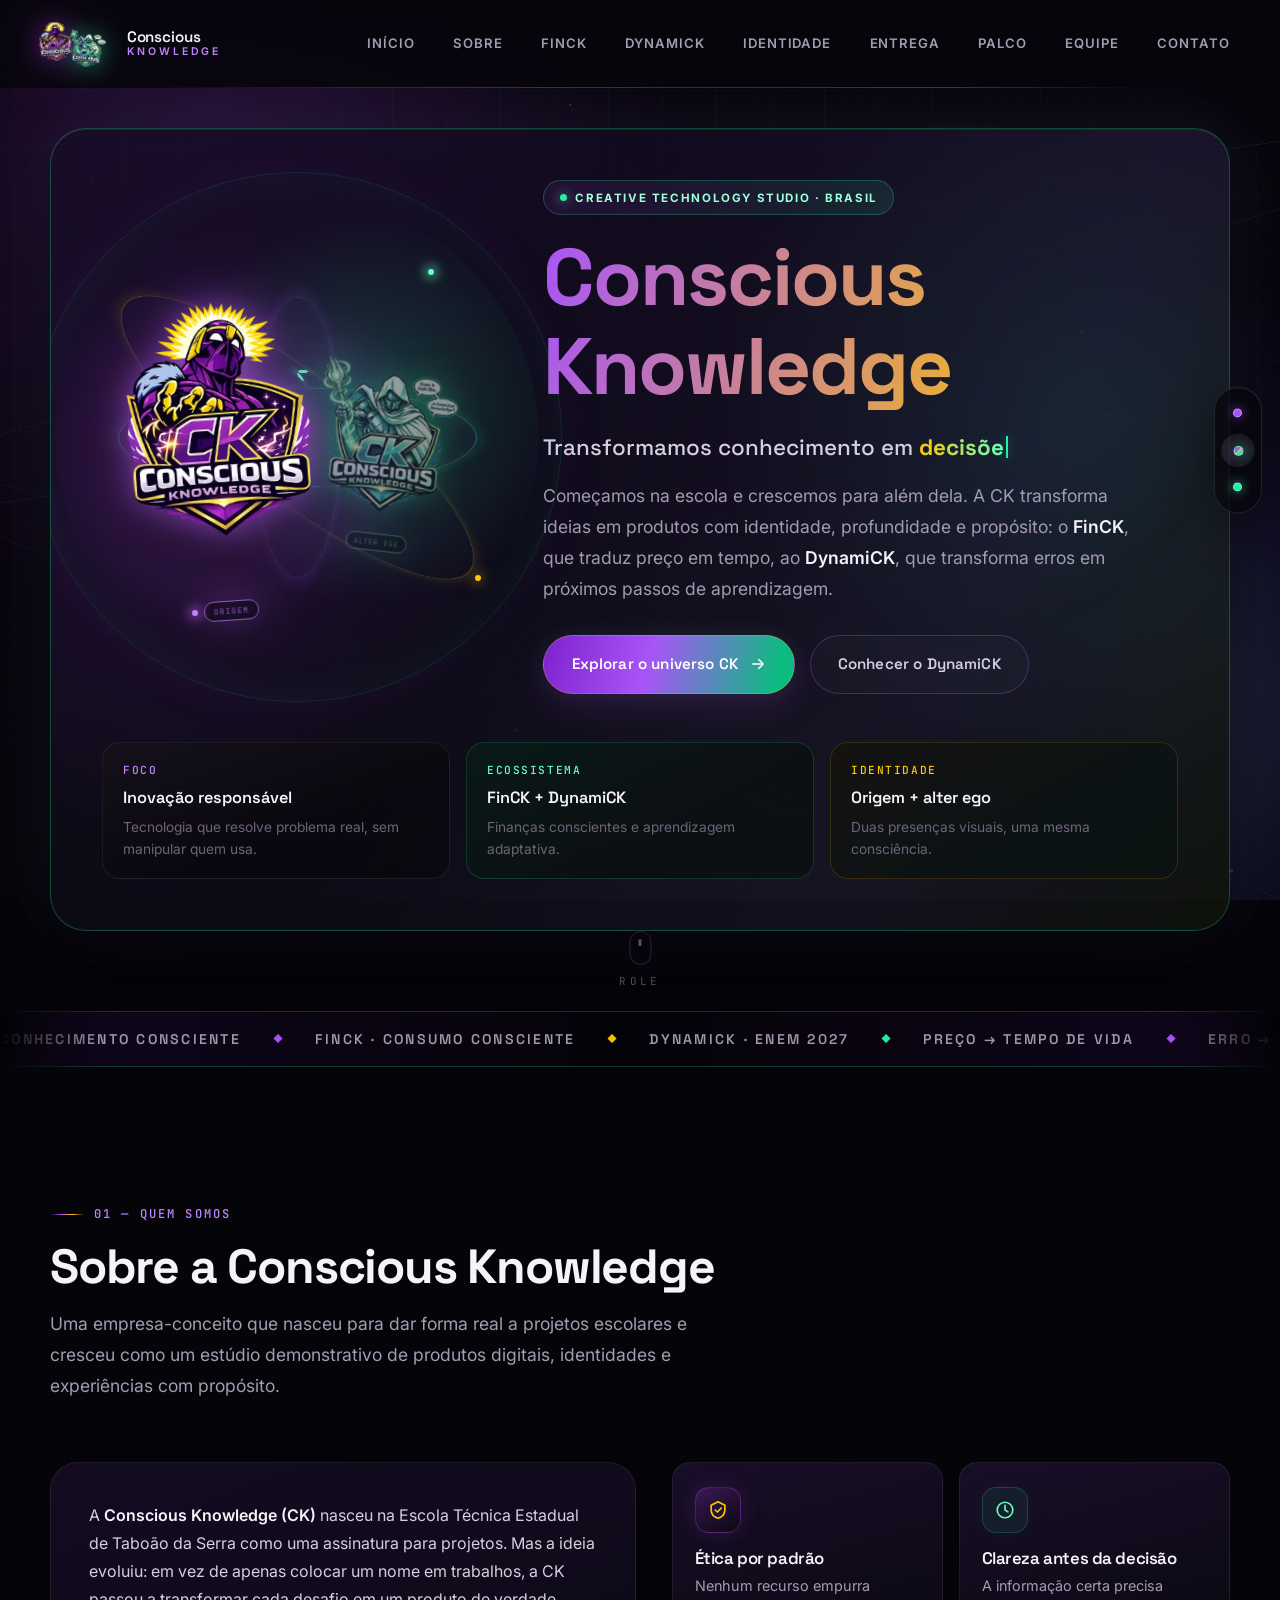
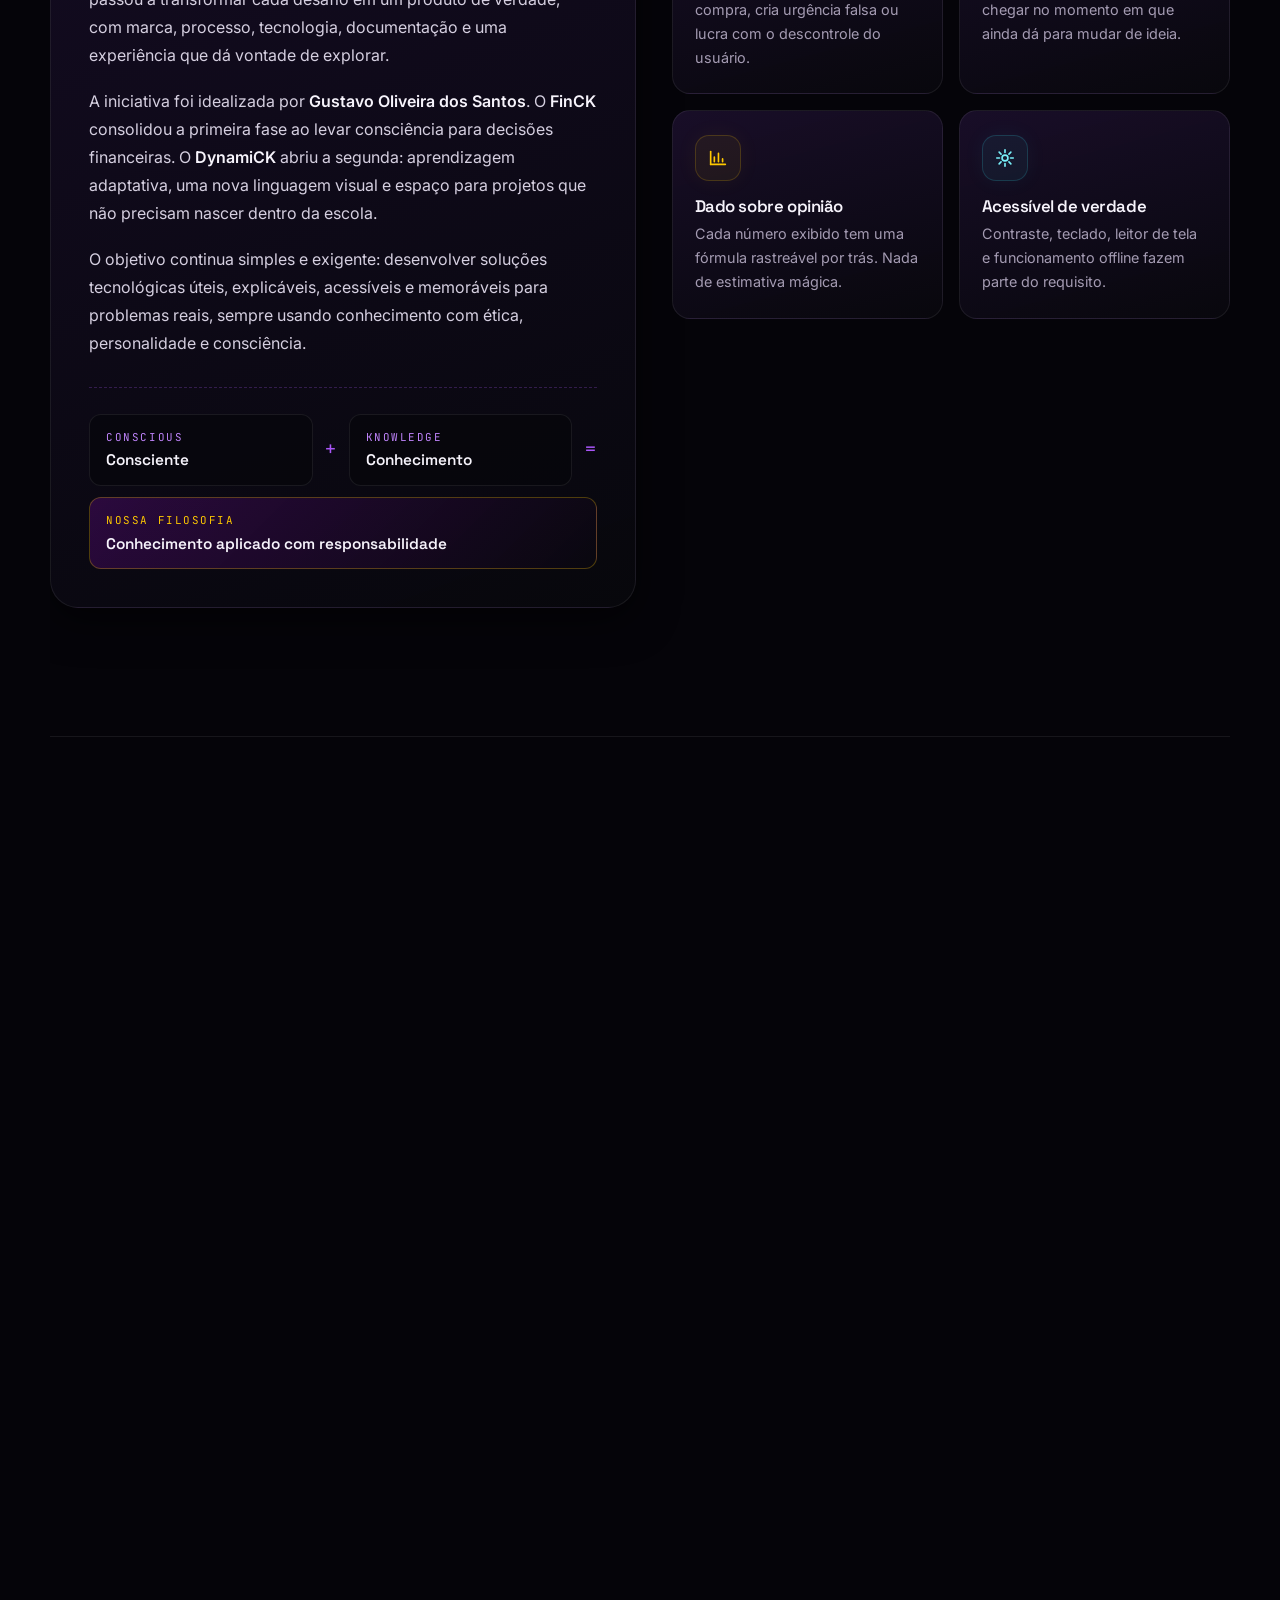
==== index.html @ 5fb52be0 "Apresentação final refeita no formato de defesa de TCC 29 slides: problemática com dados públicos ve" ====
<!DOCTYPE html>
<html lang="pt-BR">

<head>
  <meta charset="UTF-8">
  <meta name="viewport" content="width=device-width, initial-scale=1.0, viewport-fit=cover">

  <script>
    /* Perfil de desempenho decidido antes da primeira pintura.
       Aparelho modesto recebe a mesma decoração, mas desenhada de um
       jeito que a GPU dele aguenta: aurora em gradiente no lugar de
       filter: blur, vidro opaco no lugar de backdrop-filter e menos
       camadas animadas ao mesmo tempo. */
    (() => {
      const r = document.documentElement;
      const n = navigator;
      const leve =
        (n.connection && (n.connection.saveData || /(^|-)(2g|slow-2g)$/.test(n.connection.effectiveType || ""))) ||
        (n.deviceMemory && n.deviceMemory <= 4) ||
        (n.hardwareConcurrency && n.hardwareConcurrency <= 4) ||
        matchMedia("(max-width: 900px)").matches ||
        matchMedia("(hover: none) and (pointer: coarse)").matches;
      r.dataset.perf = leve ? "leve" : "pleno";
    })();
  </script>

  <title>Conscious Knowledge — FinCK · DynamiCK · Tecnologia consciente</title>
  <link rel="icon" type="image/png" sizes="32x32" href="midia/icone-ck-32.png">
  <link rel="icon" type="image/png" sizes="192x192" href="midia/icone-ck-192.png">
  <link rel="apple-touch-icon" href="midia/icone-ck-180.png">

  <meta name="description"
    content="A Conscious Knowledge cria produtos digitais com propósito. Conheça o FinCK, o DynamiCK e as duas identidades que contam a evolução da CK.">
  <meta name="author" content="Conscious Knowledge">
  <meta name="theme-color" content="#050409">

  <meta property="og:type" content="website">
  <meta property="og:title" content="Conscious Knowledge — Conhecimento em movimento">
  <meta property="og:description"
    content="Da educação financeira ao estudo adaptativo: FinCK e DynamiCK, dois produtos com o mesmo DNA consciente.">
  <meta property="og:image" content="midia/logo-ck-futuro-480.png">
  <meta property="og:locale" content="pt_BR">

  <link rel="preconnect" href="https://fonts.googleapis.com">
  <link rel="preconnect" href="https://fonts.gstatic.com" crossorigin>
  <link
    href="https://fonts.googleapis.com/css2?family=Space+Grotesk:wght@500;600;700&family=Inter:wght@400;500;600;700&family=JetBrains+Mono:wght@400;500;700&display=swap"
    rel="stylesheet">

  <link rel="stylesheet" href="style.css">
  <script src="script.js" defer></script>
</head>

<body data-tema="fusao">

  <!-- ================= PRELOADER ================= -->
  <div class="preloader" data-preloader aria-hidden="true">
    <div class="preloader__core">
      <span class="preloader__ring"></span>
      <span class="preloader__ring preloader__ring--2"></span>
      <picture><source type="image/webp" srcset="midia/logo-ck-origem-120.webp 120w, midia/logo-ck-origem-240.webp 240w, midia/logo-ck-origem-360.webp 360w, midia/logo-ck-origem-480.webp 480w, midia/logo-ck-origem-720.webp 720w" sizes="110px"><img class="preloader__logo preloader__logo--origem" src="midia/logo-ck-origem-360.png" alt="" width="120" height="180" decoding="async" fetchpriority="high"></picture>
      <picture><source type="image/webp" srcset="midia/logo-ck-futuro-180.webp 180w, midia/logo-ck-futuro-360.webp 360w, midia/logo-ck-futuro-540.webp 540w, midia/logo-ck-futuro-720.webp 720w, midia/logo-ck-futuro-960.webp 960w" sizes="110px"><img class="preloader__logo preloader__logo--futuro" src="midia/logo-ck-futuro-480.png" alt="" width="180" height="120" decoding="async"></picture>
    </div>
    <p class="preloader__brand">Conscious Knowledge</p>
    <div class="preloader__bar"><span></span></div>
  </div>

  <!-- ================= FUNDO ANIMADO ================= -->
  <div class="cena-fundo" aria-hidden="true">
    <canvas class="cena-fundo__canvas" data-canvas></canvas>
    <span class="orbe orbe--1"></span>
    <span class="orbe orbe--2"></span>
    <span class="orbe orbe--3"></span>
    <span class="orbe orbe--4"></span>
    <span class="orbe orbe--5"></span>
    <span class="cena-fundo__ribbon cena-fundo__ribbon--a"></span>
    <span class="cena-fundo__ribbon cena-fundo__ribbon--b"></span>
    <span class="cena-fundo__portal"></span>
    <span class="cena-fundo__grade"></span>
    <span class="cena-fundo__scan"></span>
    <span class="cena-fundo__ruido"></span>
  </div>

  <div class="cursor" data-cursor aria-hidden="true"></div>
  <div class="cursor cursor--halo" data-cursor-halo aria-hidden="true"></div>

  <aside class="tema-dock" aria-label="Alterar atmosfera da marca">
    <span class="tema-dock__rotulo">Atmosfera</span>
    <button type="button" data-tema-botao="origem" aria-label="Usar tema da identidade original"><i></i><span>Origem</span></button>
    <button type="button" data-tema-botao="fusao" class="is-active" aria-pressed="true" aria-label="Usar fusão das duas identidades"><i></i><span>Fusão</span></button>
    <button type="button" data-tema-botao="futuro" aria-label="Usar tema do alter ego"><i></i><span>Alter ego</span></button>
  </aside>

  <a class="pular" href="#inicio">Pular para o conteúdo</a>

  <!-- ================= HEADER ================= -->
  <header>

    <div class="logo-container">
      <a href="#inicio" aria-label="Conscious Knowledge — início">
        <span class="logo-container__dupla">
          <picture><source type="image/webp" srcset="midia/logo-ck-origem-120.webp 120w, midia/logo-ck-origem-240.webp 240w, midia/logo-ck-origem-360.webp 360w, midia/logo-ck-origem-480.webp 480w, midia/logo-ck-origem-720.webp 720w" sizes="44px"><img class="marca-dupla marca-dupla--origem" src="midia/logo-ck-origem-360.png" alt="Logo original Conscious Knowledge" width="72" height="108" decoding="async"></picture>
          <picture><source type="image/webp" srcset="midia/logo-ck-futuro-180.webp 180w, midia/logo-ck-futuro-360.webp 360w, midia/logo-ck-futuro-540.webp 540w, midia/logo-ck-futuro-720.webp 720w, midia/logo-ck-futuro-960.webp 960w" sizes="62px"><img class="marca-dupla marca-dupla--futuro" src="midia/logo-ck-futuro-480.png" alt="Logo remasterizada Conscious Knowledge" width="108" height="72" decoding="async"></picture>
        </span>
      </a>
      <span class="logo-wordmark">
        <strong>Conscious</strong>
        <small>Knowledge</small>
      </span>
    </div>

    <nav aria-label="Navegação principal">
      <ul>
        <li><a href="#inicio">Início</a></li>
        <li><a href="#sobre">Sobre</a></li>
        <li><a href="#finck">FinCK</a></li>
        <li><a href="#dynamick">DynamiCK</a></li>
        <li><a href="#identidade">Identidade</a></li>
        <li><a href="#entrega">Entrega</a></li>
        <li><a href="#apresentacoes">Palco</a></li>
        <li><a href="#equipe">Equipe</a></li>
        <li><a href="#contato">Contato</a></li>
      </ul>
    </nav>

  </header>

  <!-- ================= MAIN ================= -->
  <main>

    <!-- ========== HERO ========== -->
    <section id="inicio">
      <div class="hero-content">

        <div class="hero-brand">

          <!-- 3D · Núcleo orbital da marca -->
          <div class="nucleo" data-nucleo>
            <div class="nucleo__palco">
              <span class="nucleo__anel nucleo__anel--a"></span>
              <span class="nucleo__anel nucleo__anel--b"></span>
              <span class="nucleo__anel nucleo__anel--c"></span>
              <span class="nucleo__orbita"><i class="nucleo__satelite"></i></span>
              <span class="nucleo__orbita nucleo__orbita--2"><i class="nucleo__satelite nucleo__satelite--ouro"></i></span>
              <button class="nucleo__marca nucleo__marca--origem is-active" type="button" data-marca="origem"
                aria-pressed="true" aria-label="Trazer a identidade original para frente">
                <picture><source type="image/webp" srcset="midia/logo-ck-origem-120.webp 120w, midia/logo-ck-origem-240.webp 240w, midia/logo-ck-origem-360.webp 360w, midia/logo-ck-origem-480.webp 480w, midia/logo-ck-origem-720.webp 720w" sizes="(max-width: 860px) 210px, 250px"><img src="midia/logo-ck-origem-360.png" alt="Logo original Conscious Knowledge" width="1365" height="2048" decoding="async" fetchpriority="high"></picture>
                <span>Origem</span>
              </button>
              <button class="nucleo__marca nucleo__marca--futuro" type="button" data-marca="futuro"
                aria-pressed="false" aria-label="Trazer o alter ego para frente">
                <picture><source type="image/webp" srcset="midia/logo-ck-futuro-180.webp 180w, midia/logo-ck-futuro-360.webp 360w, midia/logo-ck-futuro-540.webp 540w, midia/logo-ck-futuro-720.webp 720w, midia/logo-ck-futuro-960.webp 960w" sizes="(max-width: 860px) 205px, 240px"><img src="midia/logo-ck-futuro-480.png" alt="Logo remasterizada Conscious Knowledge" width="1536" height="1024" decoding="async"></picture>
                <span>Alter ego</span>
              </button>
              <span class="nucleo__faisca nucleo__faisca--1"></span>
              <span class="nucleo__faisca nucleo__faisca--2"></span>
              <span class="nucleo__faisca nucleo__faisca--3"></span>
              <span class="nucleo__halo"></span>
            </div>
          </div>

          <div class="hero-text">
            <p class="hero-eyebrow">
              <span class="ponto-vivo"></span>
              Creative technology studio · Brasil
            </p>

            <h1>Conscious<br>Knowledge</h1>

            <p class="hero-typed">
              Transformamos conhecimento em
              <span class="typed" data-typed
                data-palavras="soluções conscientes|decisões melhores|tecnologia com propósito|aprendizagem adaptativa|experiências memoráveis"><span
                  class="typed__texto"></span><span class="typed__cursor"></span></span>
            </p>

            <p class="hero-description">
              Começamos na escola e crescemos para além dela. A CK transforma ideias em produtos com
              identidade, profundidade e propósito: o <strong>FinCK</strong>, que traduz preço em tempo,
              ao <strong>DynamiCK</strong>, que transforma erros em próximos passos de aprendizagem.
            </p>

            <div class="hero-acoes">
              <a class="btn btn--primario" href="#finck" data-magnetico>
                <span>Explorar o universo CK</span>
                <svg viewBox="0 0 24 24" aria-hidden="true">
                  <path d="M5 12h14M13 6l6 6-6 6" />
                </svg>
              </a>
              <a class="btn btn--fantasma" href="#dynamick" data-magnetico>
                <span>Conhecer o DynamiCK</span>
              </a>
            </div>
          </div>
        </div>

        <div class="hero-metrics" aria-label="Destaques institucionais">
          <div class="metric-card" data-tilt>
            <span class="metric-label">Foco</span>
            <strong>Inovação responsável</strong>
            <p>Tecnologia que resolve problema real, sem manipular quem usa.</p>
          </div>
          <div class="metric-card" data-tilt>
            <span class="metric-label">Ecossistema</span>
            <strong>FinCK + DynamiCK</strong>
            <p>Finanças conscientes e aprendizagem adaptativa.</p>
          </div>
          <div class="metric-card" data-tilt>
            <span class="metric-label">Identidade</span>
            <strong>Origem + alter ego</strong>
            <p>Duas presenças visuais, uma mesma consciência.</p>
          </div>
        </div>

      </div>

      <a class="hero-scroll" href="#sobre" aria-label="Rolar para a próxima seção">
        <span class="hero-scroll__mouse"><i></i></span>
        <span class="hero-scroll__texto">role</span>
      </a>
    </section>

    <!-- ========== TICKER ========== -->
    <div class="ticker" aria-hidden="true">
      <div class="ticker__trilha">
        <span>Conhecimento Consciente</span><i>◆</i>
        <span>FinCK · Consumo consciente</span><i>◆</i>
        <span>DynamiCK · ENEM 2027</span><i>◆</i>
        <span>Preço → Tempo de vida</span><i>◆</i>
        <span>Erro → Próximo passo</span><i>◆</i>
        <span>Duas identidades · Um DNA</span><i>◆</i>
        <span>Conhecimento Consciente</span><i>◆</i>
        <span>FinCK · Consumo consciente</span><i>◆</i>
        <span>DynamiCK · ENEM 2027</span><i>◆</i>
        <span>Preço → Tempo de vida</span><i>◆</i>
        <span>Erro → Próximo passo</span><i>◆</i>
        <span>Duas identidades · Um DNA</span><i>◆</i>
      </div>
    </div>

    <!-- ========== SOBRE ========== -->
    <section id="sobre">

      <header>
        <p class="secao-indice">01 — Quem somos</p>
        <h2>Sobre a Conscious Knowledge</h2>
        <p class="secao-sub">
          Uma empresa-conceito que nasceu para dar forma real a projetos escolares e cresceu como
          um estúdio demonstrativo de produtos digitais, identidades e experiências com propósito.
        </p>
      </header>

      <div class="sobre-grade">

        <article>
          <p>
            A <strong>Conscious Knowledge (CK)</strong> nasceu na Escola Técnica Estadual de Taboão da
            Serra como uma assinatura para projetos. Mas a ideia evoluiu: em vez de apenas colocar um
            nome em trabalhos, a CK passou a transformar cada desafio em um produto de verdade, com
            marca, processo, tecnologia, documentação e uma experiência que dá vontade de explorar.
          </p>
          <p>
            A iniciativa foi idealizada por <strong>Gustavo Oliveira dos Santos</strong>. O
            <strong>FinCK</strong> consolidou a primeira fase ao levar consciência para decisões
            financeiras. O <strong>DynamiCK</strong> abriu a segunda: aprendizagem adaptativa, uma nova
            linguagem visual e espaço para projetos que não precisam nascer dentro da escola.
          </p>
          <p>
            O objetivo continua simples e exigente: desenvolver soluções tecnológicas úteis,
            explicáveis, acessíveis e memoráveis para problemas reais, sempre usando conhecimento
            com ética, personalidade e consciência.
          </p>

          <div class="etimologia">
            <div class="etimologia__peca">
              <span>Conscious</span>
              <strong>Consciente</strong>
            </div>
            <span class="etimologia__mais">+</span>
            <div class="etimologia__peca">
              <span>Knowledge</span>
              <strong>Conhecimento</strong>
            </div>
            <span class="etimologia__igual">=</span>
            <div class="etimologia__peca etimologia__peca--destaque">
              <span>Nossa filosofia</span>
              <strong>Conhecimento aplicado com responsabilidade</strong>
            </div>
          </div>
        </article>

        <!-- 3D · Cartões de valores com profundidade -->
        <div class="pilares">
          <div class="pilar" data-tilt>
            <span class="pilar__icone" aria-hidden="true">
              <svg viewBox="0 0 24 24">
                <path d="M12 3l7.5 3.8v5c0 4.4-3.1 7.9-7.5 9.2-4.4-1.3-7.5-4.8-7.5-9.2v-5L12 3Z" />
                <path d="M9 12l2.2 2.2L15.5 10" />
              </svg>
            </span>
            <h3>Ética por padrão</h3>
            <p>Nenhum recurso empurra compra, cria urgência falsa ou lucra com o descontrole do usuário.</p>
          </div>

          <div class="pilar" data-tilt>
            <span class="pilar__icone" aria-hidden="true">
              <svg viewBox="0 0 24 24">
                <circle cx="12" cy="12" r="8.5" />
                <path d="M12 7v5l3.2 2" />
              </svg>
            </span>
            <h3>Clareza antes da decisão</h3>
            <p>A informação certa precisa chegar no momento em que ainda dá para mudar de ideia.</p>
          </div>

          <div class="pilar" data-tilt>
            <span class="pilar__icone" aria-hidden="true">
              <svg viewBox="0 0 24 24">
                <path d="M4 19V5" />
                <path d="M4 19h16" />
                <path d="M8 16V11M12.5 16V7M17 16v-3" />
              </svg>
            </span>
            <h3>Dado sobre opinião</h3>
            <p>Cada número exibido tem uma fórmula rastreável por trás. Nada de estimativa mágica.</p>
          </div>

          <div class="pilar" data-tilt>
            <span class="pilar__icone" aria-hidden="true">
              <svg viewBox="0 0 24 24">
                <path d="M12 3v3M12 18v3M3 12h3M18 12h3M5.6 5.6l2.1 2.1M16.3 16.3l2.1 2.1M18.4 5.6l-2.1 2.1M7.7 16.3l-2.1 2.1" />
                <circle cx="12" cy="12" r="3.2" />
              </svg>
            </span>
            <h3>Acessível de verdade</h3>
            <p>Contraste, teclado, leitor de tela e funcionamento offline fazem parte do requisito.</p>
          </div>
        </div>

      </div>
    </section>

    <!-- ========== FINCK ========== -->
    <section id="finck">

      <header>
        <p class="secao-indice">02 — Nosso produto</p>
        <h2>FinCK <span class="h2-sub">consumo consciente</span></h2>
        <p class="secao-sub">
          O primeiro produto da Conscious Knowledge e a entrega central do Projeto
          Interdisciplinar de 2026.
        </p>
      </header>

      <!-- Manifesto do produto -->
      <article class="finck-intro">
        <div class="finck-intro__texto">
          <p class="destaque-linha">
            Todo preço tem duas etiquetas. A que está na vitrine e a que ninguém mostra:
            <strong>quantas horas da sua vida aquilo custa.</strong>
          </p>
          <p>
            O <strong>FinCK</strong> é um aplicativo mobile de controle financeiro inteligente e
            consumo consciente. Ele organiza receitas, despesas, contas, parcelas e metas, mas o
            que o torna diferente é o motor <strong>FinCK of Reality</strong>: antes de você comprar,
            ele converte o preço em <em>tempo de trabalho</em>, mostra o impacto no orçamento do mês
            e o atraso que aquela compra causa nas suas metas.
          </p>
          <p>
            O app nunca bloqueia uma compra e nunca julga a escolha. Ele apenas garante que a decisão
            seja tomada com todas as cartas na mesa.
          </p>

          <ul class="selos">
            <li>Mobile-first · PWA instalável</li>
            <li>Modo demonstração sem cadastro</li>
            <li>Interface em português</li>
            <li>Sem anúncios</li>
          </ul>
        </div>

        <!-- 3D · Mockup de celular com a interface do app -->
        <div class="palco-device" data-device>
          <div class="device">
            <div class="device__moldura">
              <span class="device__ilha"></span>
              <div class="device__tela">

                <div class="mini-topo">
                  <span class="mini-avatar"></span>
                  <div>
                    <small>Olá, Gustavo</small>
                    <strong>Seu mês em foco</strong>
                  </div>
                </div>

                <div class="mini-saldo">
                  <small>Saldo atual</small>
                  <p>R$ 2.480,00</p>
                  <div class="mini-saldo__linhas">
                    <span><i>Entradas</i><b class="verde">R$ 3.500</b></span>
                    <span><i>Saídas</i><b class="vermelho">R$ 1.020</b></span>
                  </div>
                </div>

                <div class="mini-card mini-card--reality">
                  <small>FinCK of Reality</small>
                  <strong>Fone · R$ 800,00</strong>
                  <div class="mini-semaforo">
                    <span class="ativo"></span><span></span><span></span>
                  </div>
                  <p>≈ <b>40h</b> de trabalho · 22,9% da renda</p>
                </div>

                <div class="mini-barras">
                  <span style="--h:44%"></span>
                  <span style="--h:72%"></span>
                  <span style="--h:31%"></span>
                  <span style="--h:88%"></span>
                  <span style="--h:57%"></span>
                  <span style="--h:66%"></span>
                </div>

                <div class="mini-metas">
                  <div>
                    <small>Notebook</small>
                    <span class="mini-progresso"><i style="--p:62%"></i></span>
                  </div>
                  <div>
                    <small>Reserva</small>
                    <span class="mini-progresso"><i style="--p:38%"></i></span>
                  </div>
                </div>

                <div class="mini-nav">
                  <span class="ativo"></span><span></span><span></span><span></span>
                </div>

              </div>
            </div>

            <!-- Cartões flutuantes em profundidade -->
            <div class="device__flutuante device__flutuante--1">
              <span>Horas equivalentes</span>
              <strong>128 h</strong>
            </div>
            <div class="device__flutuante device__flutuante--2">
              <span>Decisões conscientes</span>
              <strong>17</strong>
            </div>
            <div class="device__flutuante device__flutuante--3">
              <span>Nível</span>
              <strong>Consciente</strong>
            </div>
          </div>
          <span class="palco-device__sombra" aria-hidden="true"></span>
        </div>
      </article>

      <!-- Números do produto -->
      <div class="numeros">
        <div class="numero" data-tilt>
          <strong data-contador="18">18</strong>
          <span>telas do aplicativo</span>
        </div>
        <div class="numero" data-tilt>
          <strong data-contador="30">30</strong>
          <span>módulos JavaScript</span>
        </div>
        <div class="numero" data-tilt>
          <strong data-contador="9">9</strong>
          <span>categorias de gasto</span>
        </div>
        <div class="numero" data-tilt>
          <strong data-contador="7">7</strong>
          <span>instituições no catálogo</span>
        </div>
      </div>

      <!-- 3D · O prisma: o mesmo valor lido de quatro ângulos -->
      <div class="prisma-secao">
        <div class="prisma-secao__texto">
          <h3>O mesmo valor, quatro leituras</h3>
          <p>
            Este é o coração do FinCK. Um único valor é traduzido em unidades diferentes,
            reais, horas, dias e porcentagem da renda, porque cada uma revela um aspecto que a
            outra esconde. Gire o prisma e teste com os seus próprios números.
          </p>

          <form class="calc" data-calc autocomplete="off">
            <div class="calc__campos">
              <label>
                Renda mensal (R$)
                <input type="number" id="calcRenda" value="3500" min="0" step="100" inputmode="decimal">
              </label>
              <label>
                Dias de trabalho/mês
                <input type="number" id="calcDias" value="22" min="1" max="31" step="1" inputmode="numeric">
              </label>
              <label>
                Horas por dia
                <input type="number" id="calcHoras" value="8" min="1" max="24" step="1" inputmode="numeric">
              </label>
              <label>
                Preço do item (R$)
                <input type="number" id="calcPreco" value="800" min="0" step="50" inputmode="decimal">
              </label>
            </div>

            <p class="calc__formula">
              <code>valor_dia = renda ÷ dias</code>
              <code>valor_hora = valor_dia ÷ horas</code>
              <code>custo_horas = preço ÷ valor_hora</code>
            </p>

            <p class="calc__saida" aria-live="polite" data-calc-resumo>
              Sua hora vale <strong>R$ 19,89</strong> e seu dia vale <strong>R$ 159,09</strong>.
            </p>
          </form>
        </div>

        <div class="prisma-palco" data-prisma>
          <div class="prisma-orbita">
            <div class="prisma">
              <div class="prisma__face prisma__face--frente">
                <span class="prisma__rotulo">Preço</span>
                <strong class="prisma__valor" data-prisma-reais>R$ 800,00</strong>
                <span class="prisma__nota">o que a etiqueta mostra</span>
              </div>
              <div class="prisma__face prisma__face--direita">
                <span class="prisma__rotulo">Em trabalho</span>
                <strong class="prisma__valor" data-prisma-horas>40,2 h</strong>
                <span class="prisma__nota">horas para ganhar esse valor</span>
              </div>
              <div class="prisma__face prisma__face--tras">
                <span class="prisma__rotulo">Em dias</span>
                <strong class="prisma__valor" data-prisma-dias>5,0 dias</strong>
                <span class="prisma__nota">dias de trabalho equivalentes</span>
              </div>
              <div class="prisma__face prisma__face--esquerda">
                <span class="prisma__rotulo">Da sua renda</span>
                <strong class="prisma__valor" data-prisma-percent>22,9%</strong>
                <span class="prisma__nota">fatia do mês comprometida</span>
              </div>
              <div class="prisma__face prisma__face--topo" aria-hidden="true"></div>
              <div class="prisma__face prisma__face--base" aria-hidden="true"></div>
            </div>
          </div>
          <span class="prisma-palco__sombra" aria-hidden="true"></span>
          <span class="prisma-dica">arraste para girar</span>
        </div>
      </div>

      <!-- Funcionalidades -->
      <h3 class="titulo-bloco">O que existe dentro do app</h3>
      <div class="funcoes">

        <article class="funcao funcao--destaque" data-tilt>
          <span class="funcao__icone" aria-hidden="true">
            <svg viewBox="0 0 24 24">
              <circle cx="12" cy="12" r="8.5" />
              <path d="M12 7v5l3.2 2" />
            </svg>
          </span>
          <h4>FinCK of Reality</h4>
          <p>
            O motor de decisão. Informe o item e o preço: o app devolve custo em horas e dias de
            trabalho, percentual da renda, impacto no saldo, efeito em cada meta, um semáforo de
            risco e alternativas mais sustentáveis. Depois vêm as perguntas de reflexão, e a
            decisão fica sempre com você.
          </p>
        </article>

        <article class="funcao" data-tilt>
          <span class="funcao__icone" aria-hidden="true">
            <svg viewBox="0 0 24 24">
              <rect x="2.5" y="6" width="19" height="13" rx="2" />
              <path d="M2.5 10h19M6 14.5h4" />
            </svg>
          </span>
          <h4>Contas</h4>
          <p>Carteira, conta corrente, poupança e cartões em uma visão consolidada, com total por
            instituição e transferências internas que não contaminam entradas e saídas.</p>
        </article>

        <article class="funcao" data-tilt>
          <span class="funcao__icone" aria-hidden="true">
            <svg viewBox="0 0 24 24">
              <rect x="3" y="5" width="18" height="16" rx="2" />
              <path d="M3 10h18M8 3v4M16 3v4M8 15h2M14 15h2" />
            </svg>
          </span>
          <h4>Planejamento</h4>
          <p>Projeção de saldo mês a mês, calendário financeiro, compras parceladas e teto por
            categoria, com aviso aos 75% do limite, antes de estourar.</p>
        </article>

        <article class="funcao" data-tilt>
          <span class="funcao__icone" aria-hidden="true">
            <svg viewBox="0 0 24 24">
              <path d="M12 21s-7-4.4-7-9.5A4.5 4.5 0 0 1 12 8a4.5 4.5 0 0 1 7 3.5C19 16.6 12 21 12 21Z" />
            </svg>
          </span>
          <h4>Metas</h4>
          <p>Valor, prazo e aporte mensal. Cada meta funciona como contraponto ao impulso: o que
            você deixa de gastar aparece como progresso.</p>
        </article>

        <article class="funcao" data-tilt>
          <span class="funcao__icone" aria-hidden="true">
            <svg viewBox="0 0 24 24">
              <path d="M5 20V11M12 20V4M19 20v-7" />
            </svg>
          </span>
          <h4>Análises e relatórios</h4>
          <p>Gastos por categoria, evolução mensal, indicadores de consumo consciente e exportação
            dos dados em CSV.</p>
        </article>

        <article class="funcao" data-tilt>
          <span class="funcao__icone" aria-hidden="true">
            <svg viewBox="0 0 24 24">
              <path d="M7 4h10v4a5 5 0 0 1-10 0V4Z" />
              <path d="M7 5H4.5A1.5 1.5 0 0 0 3 6.5 3.5 3.5 0 0 0 6.5 10H7" />
              <path d="M17 5h2.5A1.5 1.5 0 0 1 21 6.5 3.5 3.5 0 0 1 17.5 10H17" />
              <path d="M12 13v3M8.5 20h7l-1-3.5h-5z" />
            </svg>
          </span>
          <h4>Jornada</h4>
          <p>XP, níveis e conquistas por constância real, com regras anti-farm: teto diário,
            intervalo mínimo entre ganhos e cada conquista paga uma única vez.</p>
        </article>

        <article class="funcao" data-tilt>
          <span class="funcao__icone" aria-hidden="true">
            <svg viewBox="0 0 24 24">
              <path d="M4 7h11a3 3 0 0 1 3 3v1M15 4l3 3-3 3" />
              <path d="M20 17H9a3 3 0 0 1-3-3v-1M9 20l-3-3 3-3" />
            </svg>
          </span>
          <h4>Recorrentes</h4>
          <p>Assinaturas e contas fixas cadastradas uma vez, aplicadas automaticamente ao orçamento
            previsto e à projeção futura.</p>
        </article>

        <article class="funcao" data-tilt>
          <span class="funcao__icone" aria-hidden="true">
            <svg viewBox="0 0 24 24">
              <path d="M6 3h12v18l-2.5-1.5L13 21l-2.5-1.5L8 21l-2-1.5V3Z" />
              <path d="M9 8h6M9 12h6M9 16h3" />
            </svg>
          </span>
          <h4>Decisões</h4>
          <p>Todo cálculo vira histórico: o que você comprou, adiou ou substituiu, e o quanto isso
            representou em dinheiro e em horas de trabalho equivalentes.</p>
        </article>

      </div>

      <!-- Como funciona -->
      <h3 class="titulo-bloco">Como funciona, na prática</h3>
      <ol class="fluxo">
        <li class="fluxo__passo" data-tilt>
          <span class="fluxo__num">01</span>
          <h4>Você define sua realidade</h4>
          <p>Renda mensal, dias trabalhados e horas por dia. É daí que sai o valor real da sua hora.</p>
        </li>
        <li class="fluxo__passo" data-tilt>
          <span class="fluxo__num">02</span>
          <h4>Registra a compra desejada</h4>
          <p>Item, preço, categoria e, se quiser, o link do produto e uma observação.</p>
        </li>
        <li class="fluxo__passo" data-tilt>
          <span class="fluxo__num">03</span>
          <h4>Recebe a tradução completa</h4>
          <p>Horas, dias, percentual da renda, semáforo, impacto nas metas e alternativas.</p>
        </li>
        <li class="fluxo__passo" data-tilt>
          <span class="fluxo__num">04</span>
          <h4>Decide com consciência</h4>
          <p>Comprar, adiar ou substituir. A escolha é registrada e vira aprendizado no histórico.</p>
        </li>
      </ol>

      <!-- Tecnologia -->
      <h3 class="titulo-bloco">A tecnologia por trás</h3>
      <div class="tech">
        <div class="tech__texto">
          <p>
            O FinCK foi construído sem framework: HTML semântico, CSS moderno e JavaScript modular,
            para que cada linha do projeto seja compreendida e defendida pela equipe. A persistência
            usa <strong>Supabase</strong> (PostgreSQL + autenticação), e um <strong>modo demonstração</strong>
            guarda dados de exemplo no próprio navegador, sem cadastro, útil tanto para quem quer
            conhecer o app quanto para a demonstração em sala.
          </p>
          <ul class="tech__lista">
            <li><strong>Front-end</strong> HTML5, CSS3 e JavaScript (ES6+), sem dependências de build</li>
            <li><strong>Back-end</strong> Supabase: PostgreSQL, Auth e políticas de acesso por usuário</li>
            <li><strong>PWA</strong> manifest, ícones e instalação na tela inicial</li>
            <li><strong>Modo demonstração</strong> dados de exemplo no navegador, sem tocar no banco de produção</li>
            <li><strong>Acessibilidade</strong> foco visível, navegação por teclado, ARIA e alto contraste</li>
            <li><strong>Design system</strong> tokens de cor, tipografia e espaçamento centralizados</li>
          </ul>
        </div>

        <!-- 3D · Anel giratório de tecnologias -->
        <div class="anel-tech" data-anel>
          <div class="anel-tech__palco">
            <span class="anel-tech__item">HTML5</span>
            <span class="anel-tech__item">CSS3</span>
            <span class="anel-tech__item">JavaScript</span>
            <span class="anel-tech__item">Supabase</span>
            <span class="anel-tech__item">PostgreSQL</span>
            <span class="anel-tech__item">PWA</span>
            <span class="anel-tech__item">Git</span>
            <span class="anel-tech__item">Figma</span>
          </div>
        </div>
      </div>

      <div class="project-status">
        <p>Status do Projeto</p>
        <span class="status active">Ativo</span>
      </div>

      <div class="finck-cta">
        <a class="btn btn--primario btn--grande" href="https://finck-app.vercel.app"
          target="_blank" rel="noopener" data-magnetico>
          <span>Acessar o FinCK</span>
          <span class="development-indicator" aria-hidden="true"></span>
        </a>
        <p class="finck-cta__nota">Abre o aplicativo em uma nova aba.</p>
      </div>

    </section>

    <!-- ========== DYNAMICK ========== -->
    <section id="dynamick" class="dynamick-secao">

      <header>
        <p class="secao-indice secao-indice--menta">03 — Segundo produto · Nova energia</p>
        <h2>Dynami<span class="texto-menta">CK</span></h2>
        <p class="secao-sub">
          Uma plataforma de preparação para o ENEM 2027 que transforma erro em direção,
          estudo em jornada e tempo disponível em uma sessão possível.
        </p>
      </header>

      <article class="dynamick-intro">
        <div class="dynamick-intro__texto">
          <div class="dynamic-selo"><span></span> Aprendizagem adaptativa · Web app</div>
          <p class="destaque-linha destaque-linha--menta">
            Estudar sem saber por onde começar cansa mais do que estudar.
            <strong>O DynamiCK mostra o próximo passo.</strong>
          </p>
          <p>
            O <strong>DynamiCK</strong> aprende com o que o estudante acerta, erra e tem tempo para
            fazer. Em vez de despejar uma biblioteca inteira na tela, ele recomenda uma sessão por
            vez, explica o motivo da escolha e usa cada correção para reorganizar a jornada.
          </p>
          <p>
            O produto não promete aprovação, não cria ranking público e não transforma desempenho
            em rótulo. A experiência é pessoal, transparente e desenhada para construir constância.
          </p>

          <ul class="selos selos--menta">
            <li>Preparação para o ENEM 2027</li>
            <li>Revisão espaçada</li>
            <li>Explicações úteis</li>
            <li>Dados no navegador</li>
          </ul>

          <a class="btn btn--menta btn--grande" href="https://dyanimi-ck.vercel.app/inicio#/inicio"
            target="_blank" rel="noopener" data-magnetico>
            <span>Entrar no DynamiCK</span>
            <svg viewBox="0 0 24 24" aria-hidden="true"><path d="M5 12h14M13 6l6 6-6 6" /></svg>
          </a>
        </div>

        <div class="dynamic-universo" data-dynamic-universo>
          <span class="dynamic-universo__halo"></span>
          <span class="dynamic-universo__orbita dynamic-universo__orbita--a"><i>Matemática</i></span>
          <span class="dynamic-universo__orbita dynamic-universo__orbita--b"><i>Linguagens</i></span>
          <span class="dynamic-universo__orbita dynamic-universo__orbita--c"><i>Ciências</i></span>

          <picture><source type="image/webp" srcset="midia/logo-dynamick-180.webp 180w, midia/logo-dynamick-360.webp 360w, midia/logo-dynamick-540.webp 540w, midia/logo-dynamick-720.webp 720w, midia/logo-dynamick-960.webp 960w" sizes="(max-width: 860px) 225px, 300px"><img class="dynamic-universo__logo" src="midia/logo-dynamick-480.png" alt="DynamiCK by Conscious Knowledge" width="1536" height="1024" loading="lazy" decoding="async"></picture>

          <div class="study-cube" data-study-cube tabindex="0"
            aria-label="Cubo de conhecimento 3D. Arraste ou use as setas para girar.">
            <div class="study-cube__body">
              <div class="cube-face cube-face--front"><i></i><i></i><i></i><i></i><i></i><i></i><i></i><i></i><i></i></div>
              <div class="cube-face cube-face--back"><i></i><i></i><i></i><i></i><i></i><i></i><i></i><i></i><i></i></div>
              <div class="cube-face cube-face--right"><i></i><i></i><i></i><i></i><i></i><i></i><i></i><i></i><i></i></div>
              <div class="cube-face cube-face--left"><i></i><i></i><i></i><i></i><i></i><i></i><i></i><i></i><i></i></div>
              <div class="cube-face cube-face--top"><i></i><i></i><i></i><i></i><i></i><i></i><i></i><i></i><i></i></div>
              <div class="cube-face cube-face--bottom"><i></i><i></i><i></i><i></i><i></i><i></i><i></i><i></i><i></i></div>
            </div>
          </div>

          <div class="dynamic-float dynamic-float--1" data-tilt><span>Revisão</span><strong>3 dias</strong></div>
          <div class="dynamic-float dynamic-float--2" data-tilt><span>Sessão</span><strong>20 min</strong></div>
          <div class="dynamic-float dynamic-float--3" data-tilt><span>Foco</span><strong>Inferência</strong></div>
        </div>
      </article>

      <div class="dynamic-numeros">
        <article data-tilt><span class="dynamic-numeros__icone">◎</span><strong data-contador="1">1</strong><p>recomendação principal por vez</p></article>
        <article data-tilt><span class="dynamic-numeros__icone">↻</span><strong data-contador="3">3</strong><p>etapas em cada correção útil</p></article>
        <article data-tilt><span class="dynamic-numeros__icone">◷</span><strong data-contador="8">8</strong><p>passos no ciclo de aprendizagem</p></article>
        <article data-tilt><span class="dynamic-numeros__icone">∞</span><strong>∞</strong><p>novos contextos para praticar</p></article>
      </div>

      <div class="dynamic-lab">
        <div class="dynamic-lab__copy">
          <p class="secao-indice secao-indice--menta">Laboratório de sessão</p>
          <h3>Quanto tempo você tem <span>agora?</span></h3>
          <p>
            Mova o controle e veja a sessão se reorganizar. O tempo muda; a estrutura permanece:
            entender, praticar e revisar sem transformar estudo em uma maratona impossível.
          </p>

          <div class="study-control">
            <div class="study-control__topo"><span>Tempo disponível</span><strong data-study-time>30 min</strong></div>
            <input type="range" min="15" max="90" step="5" value="30" data-study-range
              aria-label="Tempo disponível para estudar">
            <div class="study-control__escala"><span>15 min</span><span>45 min</span><span>90 min</span></div>
          </div>
        </div>

        <div class="session-card" data-tilt>
          <div class="session-card__topo"><span>Sessão recomendada</span><i>ao vivo</i></div>
          <h4>Interpretação e inferência</h4>
          <p>Você foi bem em vocabulário, mas errou questões sobre a intenção do autor.</p>
          <div class="session-card__plano">
            <div><span><i data-study-learn></i></span><p>Aprender o conceito</p><strong data-study-learn-text>6 min</strong></div>
            <div><span><i data-study-practice></i></span><p>Praticar com questões</p><strong data-study-practice-text>18 min</strong></div>
            <div><span><i data-study-review></i></span><p>Rever o que ficou em dúvida</p><strong data-study-review-text>6 min</strong></div>
          </div>
          <div class="session-card__rodape"><span>Depois da sessão</span><p>2 questões voltam em outro contexto daqui a 3 dias.</p></div>
        </div>
      </div>

      <h3 class="titulo-bloco titulo-bloco--menta">O que acontece dentro da jornada</h3>
      <div class="dynamic-funcoes">
        <article class="dynamic-funcao dynamic-funcao--grande" data-tilt>
          <span class="dynamic-funcao__num">01</span><span class="dynamic-funcao__glifo">✦</span>
          <h4>Recomendação explicável</h4>
          <p>Uma sugestão principal por vez, acompanhada do tópico, do tempo necessário e do motivo de ter sido escolhida para hoje.</p>
        </article>
        <article class="dynamic-funcao" data-tilt><span class="dynamic-funcao__num">02</span><span class="dynamic-funcao__glifo">⌁</span><h4>Correção que ensina</h4><p>Cada alternativa mostra por que está certa ou errada — o erro vira material de aprendizagem.</p></article>
        <article class="dynamic-funcao" data-tilt><span class="dynamic-funcao__num">03</span><span class="dynamic-funcao__glifo">↻</span><h4>Revisão espaçada</h4><p>O conteúdo reaparece em intervalos crescentes e sempre com uma questão diferente.</p></article>
        <article class="dynamic-funcao" data-tilt><span class="dynamic-funcao__num">04</span><span class="dynamic-funcao__glifo">◇</span><h4>Perfil vivo</h4><p>O perfil é uma hipótese que muda conforme o estudante pratica — nunca um rótulo fixo.</p></article>
        <article class="dynamic-funcao" data-tilt><span class="dynamic-funcao__num">05</span><span class="dynamic-funcao__glifo">◷</span><h4>Tempo realista</h4><p>Quinze minutos ainda contam. A plataforma cabe no dia em vez de exigir que o dia caiba nela.</p></article>
        <article class="dynamic-funcao dynamic-funcao--brilho" data-tilt><span class="dynamic-funcao__num">06</span><span class="dynamic-funcao__glifo">◎</span><h4>Progresso pessoal</h4><p>Sem ranking público e sem comparação: o foco é tornar a evolução individual visível.</p></article>
      </div>

      <div class="ciclo-conhecimento">
        <div class="ciclo-conhecimento__texto">
          <p class="secao-indice secao-indice--menta">O ciclo que não termina</p>
          <h3>Aprender é voltar diferente.</h3>
          <p>Cada volta traz um novo contexto. Gire o núcleo para sentir como as etapas se conectam.</p>
          <ol>
            <li><span>01</span> Entender</li><li><span>02</span> Aprender</li><li><span>03</span> Praticar</li>
            <li><span>04</span> Corrigir</li><li><span>05</span> Identificar</li><li><span>06</span> Revisar</li>
            <li><span>07</span> Recontextualizar</li><li><span>08</span> Evoluir</li>
          </ol>
        </div>

        <div class="knowledge-core" data-knowledge-core tabindex="0" aria-label="Núcleo 3D do ciclo de aprendizagem">
          <span class="knowledge-core__orbita knowledge-core__orbita--a"></span>
          <span class="knowledge-core__orbita knowledge-core__orbita--b"></span>
          <span class="knowledge-core__orbita knowledge-core__orbita--c"></span>
          <div class="knowledge-prism">
            <div class="knowledge-prism__face knowledge-prism__face--front">Entender</div>
            <div class="knowledge-prism__face knowledge-prism__face--back">Revisar</div>
            <div class="knowledge-prism__face knowledge-prism__face--right">Praticar</div>
            <div class="knowledge-prism__face knowledge-prism__face--left">Corrigir</div>
            <div class="knowledge-prism__face knowledge-prism__face--top">Aprender</div>
            <div class="knowledge-prism__face knowledge-prism__face--bottom">Evoluir</div>
          </div>
          <span class="knowledge-core__dica">arraste para girar</span>
        </div>
      </div>

      <div class="dynamic-cta">
        <picture><source type="image/webp" srcset="midia/logo-dynamick-180.webp 180w, midia/logo-dynamick-360.webp 360w, midia/logo-dynamick-540.webp 540w, midia/logo-dynamick-720.webp 720w, midia/logo-dynamick-960.webp 960w" sizes="140px"><img src="midia/logo-dynamick-480.png" alt="" width="1536" height="1024" loading="lazy" decoding="async"></picture>
        <div><span>Preparação para o ENEM 2027</span><h3>Pronto para descobrir o seu próximo passo?</h3></div>
        <a class="btn btn--menta" href="https://dyanimi-ck.vercel.app/inicio#/inicio" target="_blank" rel="noopener" data-magnetico>Começar gratuitamente <span aria-hidden="true">↗</span></a>
      </div>

    </section>

    <!-- ========== IDENTIDADE ========== -->
    <section id="identidade" class="identidade-secao">
      <header>
        <p class="secao-indice secao-indice--dupla">04 — Duas faces · Uma consciência</p>
        <h2>Identidade em <span class="texto-gradiente">evolução</span></h2>
        <p class="secao-sub">
          A logo original é a fundação. A remasterizada é o alter ego que acompanha a expansão.
          Nenhuma apaga a outra: a força está na tensão entre as duas.
        </p>
      </header>

      <div class="identidade-paleta" role="group" aria-label="Experimentar as atmosferas da CK">
        <button type="button" data-tema-botao="origem"><i></i> Ativar origem</button>
        <button type="button" data-tema-botao="fusao" class="is-active" aria-pressed="true"><i></i> Misturar as duas</button>
        <button type="button" data-tema-botao="futuro"><i></i> Ativar alter ego</button>
      </div>

      <div class="identity-arena">
        <article class="identity-totem identity-totem--origem" data-tilt>
          <span class="identity-totem__indice">IDENTIDADE / 01</span>
          <div class="identity-totem__palco">
            <span class="identity-totem__anel identity-totem__anel--a"></span>
            <span class="identity-totem__anel identity-totem__anel--b"></span>
            <picture><source type="image/webp" srcset="midia/logo-ck-origem-120.webp 120w, midia/logo-ck-origem-240.webp 240w, midia/logo-ck-origem-360.webp 360w, midia/logo-ck-origem-480.webp 480w, midia/logo-ck-origem-720.webp 720w" sizes="(max-width: 860px) 255px, 350px"><img src="midia/logo-ck-origem-360.png" alt="Logo original da Conscious Knowledge" width="1365" height="2048" loading="lazy" decoding="async"></picture>
            <span class="identity-totem__reflexo"></span>
          </div>
          <div class="identity-totem__texto">
            <span>Roxo · Ouro · Energia</span><h3>O guardião da origem</h3>
            <p>Intensa, heroica e ambiciosa. É a presença que abriu o universo visual da CK e carrega a memória do primeiro projeto.</p>
            <ul><li style="--cor:#7e22ce">Arcano</li><li style="--cor:#c084fc">Pulso</li><li style="--cor:#fec800">Ouro</li></ul>
          </div>
        </article>

        <div class="identity-reactor" data-identity-reactor>
          <span class="identity-reactor__anel identity-reactor__anel--a"></span>
          <span class="identity-reactor__anel identity-reactor__anel--b"></span>
          <span class="identity-reactor__anel identity-reactor__anel--c"></span>
          <strong>CK</strong><i></i><em>evolução<br>sem ruptura</em>
        </div>

        <article class="identity-totem identity-totem--futuro" data-tilt>
          <span class="identity-totem__indice">IDENTIDADE / 02</span>
          <div class="identity-totem__palco">
            <span class="identity-totem__anel identity-totem__anel--a"></span>
            <span class="identity-totem__anel identity-totem__anel--b"></span>
            <picture><source type="image/webp" srcset="midia/logo-ck-futuro-180.webp 180w, midia/logo-ck-futuro-360.webp 360w, midia/logo-ck-futuro-540.webp 540w, midia/logo-ck-futuro-720.webp 720w, midia/logo-ck-futuro-960.webp 960w" sizes="(max-width: 860px) 375px, 485px"><img src="midia/logo-ck-futuro-480.png" alt="Logo remasterizada da Conscious Knowledge" width="1536" height="1024" loading="lazy" decoding="async"></picture>
            <span class="identity-totem__reflexo"></span>
          </div>
          <div class="identity-totem__texto">
            <span>Menta · Ciano · Luz</span><h3>O alter ego do futuro</h3>
            <p>Tecnológica, curiosa e educacional. Nasceu com o DynamiCK para mostrar que a marca pode mudar de energia sem perder o DNA.</p>
            <ul><li style="--cor:#25f0a2">Menta</li><li style="--cor:#32d7e6">Ciano</li><li style="--cor:#eaffdf">Luz</li></ul>
          </div>
        </article>
      </div>

      <div class="fusion-lab">
        <div class="fusion-lab__texto">
          <p class="secao-indice secao-indice--dupla">Mesa de mistura visual</p>
          <h3>Você controla a tensão entre as duas.</h3>
          <p>Altere a presença de cada identidade e veja o reator responder. O site começa em equilíbrio porque a CK atual é a soma, não a substituição.</p>
          <label>Energia original <span data-mix-origin-value>50%</span><input type="range" min="10" max="90" value="50" data-mix-origin></label>
          <label>Energia do alter ego <span data-mix-future-value>50%</span><input type="range" min="10" max="90" value="50" data-mix-future></label>
        </div>
        <div class="fusion-visual" data-fusion-visual>
          <span class="fusion-visual__campo"></span><span class="fusion-visual__orbita fusion-visual__orbita--a"></span><span class="fusion-visual__orbita fusion-visual__orbita--b"></span>
          <picture><source type="image/webp" srcset="midia/logo-ck-origem-120.webp 120w, midia/logo-ck-origem-240.webp 240w, midia/logo-ck-origem-360.webp 360w, midia/logo-ck-origem-480.webp 480w, midia/logo-ck-origem-720.webp 720w" sizes="(max-width: 860px) 160px, 240px"><img class="fusion-visual__logo fusion-visual__logo--origem" src="midia/logo-ck-origem-360.png" alt="" width="1365" height="2048" loading="lazy" decoding="async"></picture>
          <picture><source type="image/webp" srcset="midia/logo-ck-futuro-180.webp 180w, midia/logo-ck-futuro-360.webp 360w, midia/logo-ck-futuro-540.webp 540w, midia/logo-ck-futuro-720.webp 720w, midia/logo-ck-futuro-960.webp 960w" sizes="(max-width: 860px) 210px, 345px"><img class="fusion-visual__logo fusion-visual__logo--futuro" src="midia/logo-ck-futuro-480.png" alt="" width="1536" height="1024" loading="lazy" decoding="async"></picture>
          <strong>CONSCIOUS<br>KNOWLEDGE</strong>
        </div>
      </div>

      <div class="identity-matrix">
        <article data-tilt><span>01</span><h3>Origem preservada</h3><p>A primeira logo continua sendo a assinatura histórica e institucional da CK.</p></article>
        <article data-tilt><span>02</span><h3>Alter ego ativo</h3><p>A remasterização pode assumir projetos educacionais, experimentais e futuros.</p></article>
        <article data-tilt><span>03</span><h3>Produtos com voz própria</h3><p>FinCK e DynamiCK herdam a CK sem precisar parecer o mesmo produto.</p></article>
        <article data-tilt><span>04</span><h3>Fusão como sistema</h3><p>Roxo, ouro, menta e ciano convivem no institucional para contar toda a evolução.</p></article>
      </div>
    </section>

    <!-- ========== ENTREGA ========== -->
    <section id="entrega">

      <header>
        <p class="secao-indice">05 — Projeto Interdisciplinar</p>
        <h2>O que entregamos</h2>
        <p class="secao-sub">
          O Interdisciplinar não é só um app. É um conjunto de entregas que mostra domínio técnico,
          organização de equipe e capacidade de defender cada decisão tomada, e o que está pronto,
          a banca abre daqui mesmo.
        </p>
      </header>

      <div class="entregaveis">
        <article class="entregavel entregavel--vivo" data-tilt>
          <span class="entregavel__indice" aria-hidden="true">01</span>
          <span class="entregavel__brasao" aria-hidden="true">
            <svg viewBox="0 0 24 24"><path d="M7 3h10a2 2 0 0 1 2 2v14a2 2 0 0 1-2 2H7a2 2 0 0 1-2-2V5a2 2 0 0 1 2-2Z"/><path d="M10.5 18h3"/><path d="M9 8.5h6M9 12h4"/></svg>
          </span>
          <span class="entregavel__tag">Produto</span>
          <h3>Aplicativo FinCK</h3>
          <p>PWA responsivo e instalável, com autenticação, banco de dados e todos os módulos funcionais de ponta a ponta.</p>
          <div class="entregavel__rodape">
            <span class="entregavel__estado" data-estado="feito">Entregue</span>
            <a class="entregavel__acao" href="https://finck-app.vercel.app" target="_blank" rel="noopener"><span>Abrir o aplicativo</span> <span class="entregavel__seta" aria-hidden="true">↗</span></a>
          </div>
        </article>

        <article class="entregavel " data-tilt>
          <span class="entregavel__indice" aria-hidden="true">02</span>
          <span class="entregavel__brasao" aria-hidden="true">
            <svg viewBox="0 0 24 24"><ellipse cx="12" cy="6" rx="7.5" ry="3"/><path d="M4.5 6v6c0 1.7 3.4 3 7.5 3s7.5-1.3 7.5-3V6"/><path d="M4.5 12v6c0 1.7 3.4 3 7.5 3s7.5-1.3 7.5-3v-6"/></svg>
          </span>
          <span class="entregavel__tag">Dados</span>
          <h3>Modelagem do banco</h3>
          <p>Esquema relacional em PostgreSQL com migrações versionadas e regras de acesso por usuário.</p>
          <div class="entregavel__rodape">
            <span class="entregavel__estado" data-estado="feito">Entregue</span>
          </div>
        </article>

        <article class="entregavel " data-tilt>
          <span class="entregavel__indice" aria-hidden="true">03</span>
          <span class="entregavel__brasao" aria-hidden="true">
            <svg viewBox="0 0 24 24"><path d="M12 3l2.6 5.4 5.9.8-4.3 4.2 1 5.9-5.2-2.8-5.2 2.8 1-5.9L3.5 9.2l5.9-.8L12 3Z"/></svg>
          </span>
          <span class="entregavel__tag">Marca</span>
          <h3>Identidade visual</h3>
          <p>Logotipo, paleta, tipografia e sistema de componentes aplicados de forma coerente no app e neste site.</p>
          <div class="entregavel__rodape">
            <span class="entregavel__estado" data-estado="feito">Entregue</span>
          </div>
        </article>

        <article class="entregavel entregavel--vivo" data-tilt>
          <span class="entregavel__indice" aria-hidden="true">04</span>
          <span class="entregavel__brasao" aria-hidden="true">
            <svg viewBox="0 0 24 24"><circle cx="12" cy="12" r="8.5"/><path d="M3.5 12h17"/><path d="M12 3.5c2.2 2.4 3.4 5.4 3.4 8.5s-1.2 6.1-3.4 8.5c-2.2-2.4-3.4-5.4-3.4-8.5S9.8 5.9 12 3.5Z"/></svg>
          </span>
          <span class="entregavel__tag">Web</span>
          <h3>Site institucional</h3>
          <p>Esta página: apresentação da empresa, da equipe e do produto, com demonstração interativa do motor de cálculo.</p>
          <div class="entregavel__rodape">
            <span class="entregavel__estado" data-estado="feito">Entregue</span>
            <a class="entregavel__acao" href="#inicio"><span>Você está nele</span> <span class="entregavel__seta" aria-hidden="true">→</span></a>
          </div>
        </article>

        <article class="entregavel entregavel--vivo" data-tilt>
          <span class="entregavel__indice" aria-hidden="true">05</span>
          <span class="entregavel__brasao" aria-hidden="true">
            <svg viewBox="0 0 24 24"><path d="M14 3H7a2 2 0 0 0-2 2v14a2 2 0 0 0 2 2h10a2 2 0 0 0 2-2V8l-5-5Z"/><path d="M14 3v5h5"/><path d="M9 13h6M9 17h4"/></svg>
          </span>
          <span class="entregavel__tag">Documentação</span>
          <h3>Documento ABNT</h3>
          <p>Monografia interdisciplinar: problemática com dados públicos, arquitetura funcional e técnica, e a relação do projeto com cada disciplina.</p>
          <div class="entregavel__rodape">
            <span class="entregavel__estado" data-estado="feito">Entregue</span>
            <a class="entregavel__acao" href="https://centropaulasouza-my.sharepoint.com/:w:/g/personal/gustavo_santos331_aluno_cps_sp_gov_br/IQC9_HCBkpdiQrsqToc9lixOAcS4ibnH10JG5f61KESlnoE" target="_blank" rel="noopener"><span>Ler o documento</span> <span class="entregavel__seta" aria-hidden="true">↗</span></a>
          </div>
        </article>

        <article class="entregavel entregavel--vivo" data-tilt>
          <span class="entregavel__indice" aria-hidden="true">06</span>
          <span class="entregavel__brasao" aria-hidden="true">
            <svg viewBox="0 0 24 24"><rect x="3" y="4" width="18" height="12" rx="2"/><path d="M8 20h8M12 16v4"/><path d="M7.5 11.5l2.5-2.5 2 2 3.5-3.5"/></svg>
          </span>
          <span class="entregavel__tag">Banca</span>
          <h3>Apresentação final</h3>
          <p>Vinte e nove slides no formato de defesa de TCC: a problemática comprovada com dados públicos de 2025 e 2026, referencial, metodologia, o app em produção, arquitetura, matemática aplicada, disciplinas e conclusão, com notas do apresentador em cada slide.</p>
          <div class="entregavel__rodape">
            <span class="entregavel__estado" data-estado="agora">Pronta para a defesa</span>
            <a class="entregavel__acao" href="apresentacao/index.html"><span>Abrir a apresentação</span> <span class="entregavel__seta" aria-hidden="true">→</span></a>
          </div>
        </article>
      </div>

      <h3 class="titulo-bloco">Linha do tempo do desenvolvimento</h3>
      <ol class="timeline">
        <li class="timeline__item" data-estado="feito">
          <span class="timeline__marca"></span>
          <div class="timeline__corpo">
            <span class="timeline__fase">Fase 01</span>
            <h4>Concepção e identidade</h4>
            <p>Definição do problema, criação da Conscious Knowledge, nome, logotipo e paleta.</p>
          </div>
        </li>
        <li class="timeline__item" data-estado="feito">
          <span class="timeline__marca"></span>
          <div class="timeline__corpo">
            <span class="timeline__fase">Fase 02</span>
            <h4>Fundação técnica</h4>
            <p>Estrutura do app, design system, autenticação, banco de dados e camada de armazenamento.</p>
          </div>
        </li>
        <li class="timeline__item" data-estado="feito">
          <span class="timeline__marca"></span>
          <div class="timeline__corpo">
            <span class="timeline__fase">Fase 03</span>
            <h4>Motor FinCK of Reality</h4>
            <p>Fórmulas de conversão preço→tempo, semáforo de risco, reflexão e registro de decisões.</p>
          </div>
        </li>
        <li class="timeline__item" data-estado="feito">
          <span class="timeline__marca"></span>
          <div class="timeline__corpo">
            <span class="timeline__fase">Fase 04</span>
            <h4>Contas, planejamento e metas</h4>
            <p>Visão consolidada, parcelamentos, projeção de saldo, calendário e tetos por categoria.</p>
          </div>
        </li>
        <li class="timeline__item" data-estado="feito">
          <span class="timeline__marca"></span>
          <div class="timeline__corpo">
            <span class="timeline__fase">Fase 05</span>
            <h4>Jornada, análises e relatórios</h4>
            <p>Gamificação com regras anti-farm, gráficos de categoria, evolução mensal e exportação.</p>
          </div>
        </li>
        <li class="timeline__item" data-estado="andamento">
          <span class="timeline__marca"></span>
          <div class="timeline__corpo">
            <span class="timeline__fase">Fase 06</span>
            <h4>Refino e apresentação</h4>
            <p>Testes finais, ajustes de usabilidade, documentação e preparação da defesa.</p>
          </div>
        </li>
      </ol>

    </section>

    <!-- ========== EQUIPE ========== -->

    <!-- ========== APRESENTAÇÕES ========== -->
    <section id="apresentacoes" class="palcos-secao">

      <header>
        <p class="secao-indice">06 · Palco</p>
        <h2>Apresentações do <span class="h2-sub">FinCK</span></h2>
        <p class="secao-sub">
          Duas apresentações, dois momentos. Ambas rodam no navegador, com navegação por teclado
          e notas de apresentador. Clique para abrir em tela cheia.
        </p>
      </header>

      <div class="palcos">

        <article class="palco-cartao palco-cartao--final" data-tilt>
          <a class="palco-cartao__link" href="apresentacao/index.html"
            aria-label="Abrir a apresentação final do FinCK">

            <span class="palco-cartao__pilha" aria-hidden="true">
              <span class="palco-cartao__folha palco-cartao__folha--3"></span>
              <span class="palco-cartao__folha palco-cartao__folha--2"></span>
              <span class="palco-cartao__folha palco-cartao__folha--1">
                <span class="palco-cartao__barra"></span>
                <span class="palco-cartao__linha"></span>
                <span class="palco-cartao__linha palco-cartao__linha--curta"></span>
                <span class="palco-cartao__blocos">
                  <i></i><i></i><i></i>
                </span>
                <span class="palco-cartao__linha palco-cartao__linha--curta"></span>
              </span>
              <span class="palco-cartao__brilho"></span>
            </span>

            <div class="palco-cartao__corpo">
              <span class="palco-cartao__tag">Defesa final</span>
              <h3>A problemática e a solução</h3>
              <p>
                Do consumo desenfreado ao aterro de lixo eletrônico, e de Thoreau ao aplicativo
                em produção. É a apresentação que responde ao enunciado da escola item por item.
              </p>

              <ul class="palco-cartao__ficha">
                <li><b>29</b><span>slides</span></li>
                <li><b>6</b><span>apresentadores</span></li>
                <li><b>~20</b><span>minutos</span></li>
              </ul>

              <span class="palco-cartao__acao">
                <span>Abrir a apresentação</span>
                <span class="palco-cartao__seta" aria-hidden="true">↗</span>
              </span>
            </div>
          </a>
        </article>

        <article class="palco-cartao palco-cartao--previa" data-tilt>
          <a class="palco-cartao__link" href="apresentacao-projeto/index.html"
            aria-label="Abrir a prévia do projeto FinCK">

            <span class="palco-cartao__pilha" aria-hidden="true">
              <span class="palco-cartao__folha palco-cartao__folha--3"></span>
              <span class="palco-cartao__folha palco-cartao__folha--2"></span>
              <span class="palco-cartao__folha palco-cartao__folha--1">
                <span class="palco-cartao__barra"></span>
                <span class="palco-cartao__aparelho">
                  <i></i><i></i><i></i>
                </span>
                <span class="palco-cartao__linha"></span>
                <span class="palco-cartao__linha palco-cartao__linha--curta"></span>
              </span>
              <span class="palco-cartao__brilho"></span>
            </span>

            <div class="palco-cartao__corpo">
              <span class="palco-cartao__tag palco-cartao__tag--menta">Prévia do projeto</span>
              <h3>O app por dentro</h3>
              <p>
                Uma passagem tela a tela pelo aplicativo, do primeiro acesso ao Assistente FinCK,
                com o estado real de cada entrega: o que está no ar, o que está em curso e o que
                ainda falta.
              </p>

              <ul class="palco-cartao__ficha">
                <li><b>13</b><span>slides</span></li>
                <li><b>ao vivo</b><span>calculadora</span></li>
                <li><b>~8</b><span>minutos</span></li>
              </ul>

              <span class="palco-cartao__acao">
                <span>Abrir a prévia</span>
                <span class="palco-cartao__seta" aria-hidden="true">↗</span>
              </span>
            </div>
          </a>
        </article>

      </div>

      <p class="palcos__nota">
        Atalhos nas duas: <kbd>→</kbd> avança, <kbd>←</kbd> volta, <kbd>N</kbd> mostra as notas do
        apresentador. Na defesa, <kbd>F</kbd> liga a tela cheia e imprimir gera o PDF; na prévia,
        <kbd>O</kbd> abre o mapa de slides e <kbd>T</kbd> liga o cronômetro.
      </p>

    </section>

    <section id="equipe">

      <header>
        <p class="secao-indice">07 · Quem constrói</p>
        <h2>Nossa Equipe</h2>
        <p class="secao-sub">
          Seis estudantes desenvolvendo um produto real, do conceito à defesa.
        </p>
      </header>

      <div class="classroom">
        <h3>Turma</h3>
        <p><strong>2º C · M-Tec Informática para Internet</strong></p>
        <p class="classroom__escola">Escola Técnica Estadual de Taboão da Serra</p>
      </div>

      <div class="members">
        <h3>Equipe de Desenvolvimento</h3>

        <!--
          Os cartões abaixo giram no hover/foco. O verso está pronto para receber a
          especialidade de cada integrante: basta editar o texto de .membro__verso p.
        -->
        <ul>
          <li class="leader">
            <div class="leader__marca" aria-hidden="true">
              <picture><source type="image/webp" srcset="midia/logo-ck-origem-120.webp 120w, midia/logo-ck-origem-240.webp 240w, midia/logo-ck-origem-360.webp 360w, midia/logo-ck-origem-480.webp 480w, midia/logo-ck-origem-720.webp 720w" sizes="(max-width: 768px) 80px, 110px"><img src="midia/logo-ck-origem-360.png" alt="" width="120" height="180" loading="lazy" decoding="async"></picture>
            </div>
            <div class="leader__texto">
              <h4 class="leader-name">Gustavo Oliveira dos Santos</h4>
              <span>Líder do Projeto</span>
              <p>
                Idealizador da Conscious Knowledge e responsável pela liderança,
                organização e coordenação geral do projeto.
              </p>
            </div>
          </li>

          <li class="membro" data-inicial="É" tabindex="0">
            <div class="membro__carta">
              <div class="membro__frente">
                <span class="membro__avatar" aria-hidden="true">É</span>
                <h4>Éric Estrela Vieira</h4>
                <span class="membro__papel">Equipe de Desenvolvimento</span>
              </div>
              <div class="membro__verso">
                <p>Integrante da equipe de desenvolvimento do FinCK.</p>
                <span class="membro__marca">CK</span>
              </div>
            </div>
          </li>

          <li class="membro" data-inicial="G" tabindex="0">
            <div class="membro__carta">
              <div class="membro__frente">
                <span class="membro__avatar" aria-hidden="true">G</span>
                <h4>Gabriel Heanna dos Reis</h4>
                <span class="membro__papel">Equipe de Desenvolvimento</span>
              </div>
              <div class="membro__verso">
                <p>Integrante da equipe de desenvolvimento do FinCK.</p>
                <span class="membro__marca">CK</span>
              </div>
            </div>
          </li>

          <li class="membro" data-inicial="P" tabindex="0">
            <div class="membro__carta">
              <div class="membro__frente">
                <span class="membro__avatar" aria-hidden="true">P</span>
                <h4>Paulo Henrique de Lima Silva</h4>
                <span class="membro__papel">Equipe de Desenvolvimento</span>
              </div>
              <div class="membro__verso">
                <p>Integrante da equipe de desenvolvimento do FinCK.</p>
                <span class="membro__marca">CK</span>
              </div>
            </div>
          </li>

          <li class="membro" data-inicial="P" tabindex="0">
            <div class="membro__carta">
              <div class="membro__frente">
                <span class="membro__avatar" aria-hidden="true">P</span>
                <h4>Pedro Alcantara dos Santos Fialho</h4>
                <span class="membro__papel">Equipe de Desenvolvimento</span>
              </div>
              <div class="membro__verso">
                <p>Integrante da equipe de desenvolvimento do FinCK.</p>
                <span class="membro__marca">CK</span>
              </div>
            </div>
          </li>

          <li class="membro" data-inicial="T" tabindex="0">
            <div class="membro__carta">
              <div class="membro__frente">
                <span class="membro__avatar" aria-hidden="true">T</span>
                <h4>Thiago Wilson Vieira Serbino</h4>
                <span class="membro__papel">Equipe de Desenvolvimento</span>
              </div>
              <div class="membro__verso">
                <p>Integrante da equipe de desenvolvimento do FinCK.</p>
                <span class="membro__marca">CK</span>
              </div>
            </div>
          </li>
        </ul>
      </div>

    </section>

    <!-- ========== CONTATO ========== -->
    <section id="contato">

      <header>
        <p class="secao-indice">08 · Fale com a gente</p>
        <h2>Contato</h2>
        <p class="secao-sub">
          Dúvidas sobre a CK, o FinCK, o DynamiCK ou uma próxima ideia? É só chamar.
        </p>
      </header>

      <address>
        <p>
          <span class="contato-icone" aria-hidden="true">
            <svg viewBox="0 0 24 24">
              <path
                d="M5 4h3.5l1.7 4-2 1.4a12 12 0 0 0 6.4 6.4l1.4-2 4 1.7V19a2 2 0 0 1-2.2 2A16.5 16.5 0 0 1 4 6.2 2 2 0 0 1 5 4Z" />
            </svg>
          </span>
          <strong>Telefone</strong>
          <a href="tel:+5511945258239">(11) 94525-8239</a>
        </p>

        <p>
          <span class="contato-icone" aria-hidden="true">
            <svg viewBox="0 0 24 24">
              <rect x="3" y="5" width="18" height="14" rx="2" />
              <path d="m3.5 7 8.5 6 8.5-6" />
            </svg>
          </span>
          <strong>E-mail</strong>
          <a href="mailto:gu.prgrm@gmail.com">gu.prgrm@gmail.com</a>
        </p>

        <p>
          <span class="contato-icone" aria-hidden="true">
            <svg viewBox="0 0 24 24">
              <path d="M12 21s7-5.6 7-11a7 7 0 1 0-14 0c0 5.4 7 11 7 11Z" />
              <circle cx="12" cy="10" r="2.6" />
            </svg>
          </span>
          <strong>Instituição</strong>
          <span class="contato-valor">ETEC Taboão da Serra · SP</span>
        </p>

        <p>
          <span class="contato-icone" aria-hidden="true">
            <svg viewBox="0 0 24 24">
              <path
                d="M9 19c-4 1.3-4-2.2-5.6-2.7M15 21v-3.4c0-.9.1-1.3-.5-1.8 2.6-.3 5.3-1.3 5.3-5.8a4.5 4.5 0 0 0-1.2-3.1 4.2 4.2 0 0 0-.1-3.1s-1-.3-3.3 1.2a11.4 11.4 0 0 0-6 0C6.9 3.5 5.9 3.8 5.9 3.8a4.2 4.2 0 0 0-.1 3.1A4.5 4.5 0 0 0 4.6 10c0 4.5 2.7 5.5 5.3 5.8-.4.4-.5.9-.5 1.5V21" />
            </svg>
          </span>
          <strong>Repositório</strong>
          <a href="https://github.com/GustavoOliveira-xxx/ck-group" target="_blank" rel="noopener">github.com/ck-group</a>
        </p>
      </address>

    </section>

  </main>

  <!-- ================= FOOTER ================= -->
  <footer>
    <div class="footer-grade">
      <div class="footer-marca">
        <span class="footer-marca__dupla">
          <picture><source type="image/webp" srcset="midia/logo-ck-origem-120.webp 120w, midia/logo-ck-origem-240.webp 240w, midia/logo-ck-origem-360.webp 360w, midia/logo-ck-origem-480.webp 480w, midia/logo-ck-origem-720.webp 720w" sizes="48px"><img class="marca-dupla marca-dupla--origem" src="midia/logo-ck-origem-360.png" alt="Logo original Conscious Knowledge" width="64" height="96" loading="lazy" decoding="async"></picture>
          <picture><source type="image/webp" srcset="midia/logo-ck-futuro-180.webp 180w, midia/logo-ck-futuro-360.webp 360w, midia/logo-ck-futuro-540.webp 540w, midia/logo-ck-futuro-720.webp 720w, midia/logo-ck-futuro-960.webp 960w" sizes="(max-width: 860px) 67px, 72px"><img class="marca-dupla marca-dupla--futuro" src="midia/logo-ck-futuro-480.png" alt="Logo remasterizada Conscious Knowledge" width="96" height="64" loading="lazy" decoding="async"></picture>
        </span>
        <div>
          <strong>Conscious Knowledge</strong>
          <span>Conhecimento consciente aplicado à tecnologia.</span>
        </div>
      </div>

      <nav class="footer-links" aria-label="Navegação do rodapé">
        <a href="#sobre">Sobre</a>
        <a href="#finck">FinCK</a>
        <a href="#dynamick">DynamiCK</a>
        <a href="#identidade">Identidade</a>
        <a href="#entrega">Entrega</a>
        <a href="#apresentacoes">Palco</a>
        <a href="#equipe">Equipe</a>
        <a href="#contato">Contato</a>
      </nav>
    </div>

    <div class="footer-base">
      <p>© 2026 Conscious Knowledge.</p>
      <p>Projeto Interdisciplinar · Etec Taboão da Serra · Orientador: Prof. Sullivan Franco.</p>
    </div>
  </footer>

</body>

</html>
---- style.css ----
@charset "UTF-8";

/* ============================================================
   Conscious Knowledge — site institucional
   Identidade: cofre digital. Preto profundo como base, roxo
   como luz principal, ouro como sinal. Superfícies de vidro,
   profundidade real em 3D e movimento contínuo e discreto.

   Sumário
   01. Tokens
   02. Reset e base
   03. Fundo animado
   04. Preloader
   05. Cursor personalizado
   06. Tipografia e utilitários
   07. Header e navegação
   08. Botões
   09. Hero + núcleo 3D
   10. Ticker
   11. Sobre + pilares
   12. FinCK — intro, device 3D, números
   13. FinCK — prisma 3D e calculadora
   14. FinCK — funções, fluxo, tecnologia
   15. Entrega — entregáveis e timeline
   16. Equipe
   17. Contato e rodapé
   18. Reveal e keyframes
   19. Responsivo, motion e impressão
   ============================================================ */


/* ============ 01. TOKENS ==================================== */
:root {
  /* — base preta em camadas — */
  --bg-0: #050409;
  --bg-1: #07060c;
  --bg-2: #0c0a12;
  --bg-3: #120f1c;
  --bg-4: #191324;

  /* — roxo: cor principal — */
  --purple-950: #12061f;
  --purple-900: #1e0a33;
  --purple-800: #3b0764;
  --purple-700: #680c90;
  --purple-600: #7e22ce;
  --purple-500: #9333c4;
  --purple-400: #a855f7;
  --purple-300: #c084fc;
  --purple-200: #ddc4fd;

  --purple-glow: rgba(147, 51, 196, .5);
  --purple-glow-strong: rgba(180, 92, 240, .75);
  --purple-vidro: rgba(147, 51, 196, .1);

  /* — ouro: cor secundária / sinal — */
  --yellow-500: #eab308;
  --yellow-400: #fec800;
  --yellow-300: #ffd95c;
  --yellow-glow: rgba(254, 200, 0, .3);
  --yellow-fraco: rgba(254, 200, 0, .1);

  /* — semânticas — */
  --verde: #1fd18f;
  --vermelho: #ff4d5e;

  /* — alter ego: menta, ciano e luz — */
  --mint-950: #02150f;
  --mint-900: #04281d;
  --mint-800: #07563d;
  --mint-700: #078f66;
  --mint-600: #0dbb81;
  --mint-500: #25f0a2;
  --mint-400: #64ffc1;
  --mint-300: #a0ffda;
  --mint-200: #d8ffec;
  --cyan-600: #0ba9b7;
  --cyan-500: #32d7e6;
  --cyan-400: #78eff8;
  --mint-glow: rgba(37, 240, 162, .46);
  --mint-glow-strong: rgba(100, 255, 193, .72);
  --cyan-glow: rgba(50, 215, 230, .36);
  --mint-vidro: rgba(37, 240, 162, .09);

  /* — texto — */
  --text-0: #f6f3fb;
  --text-1: #d5cfe0;
  --text-2: #a49bb2;
  --text-3: #6d6579;

  /* — superfícies — */
  --border: rgba(255, 255, 255, .075);
  --border-strong: rgba(168, 85, 247, .32);
  --glass: rgba(15, 12, 22, .66);
  --glass-alto: rgba(26, 20, 38, .8);

  /* — gradientes de marca — */
  --grad-marca: linear-gradient(120deg, var(--purple-700) 0%, var(--purple-500) 46%, var(--purple-400) 100%);
  --grad-mista: linear-gradient(115deg, var(--purple-500) 0%, var(--purple-400) 44%, var(--yellow-400) 118%);
  --grad-linha: linear-gradient(90deg, transparent, var(--purple-400), var(--yellow-400), transparent);
  --grad-futuro: linear-gradient(120deg, var(--mint-700), var(--mint-500) 52%, var(--cyan-400));
  --grad-fusao: linear-gradient(105deg, var(--purple-400), var(--yellow-400) 38%, var(--mint-500) 68%, var(--cyan-400));
  --grad-linha-dupla: linear-gradient(90deg, transparent, var(--purple-400), var(--yellow-400), var(--mint-500), var(--cyan-400), transparent);
  --grad-vidro: linear-gradient(160deg, rgba(255, 255, 255, .05), rgba(255, 255, 255, 0) 58%);

  --radius-sm: 12px;
  --radius-md: 18px;
  --radius-lg: 28px;
  --radius-xl: 36px;

  --shadow-soft: 0 12px 40px rgba(0, 0, 0, .55);
  --shadow-deep: 0 32px 90px rgba(0, 0, 0, .7);
  --shadow-purple: 0 0 48px rgba(147, 51, 196, .22);

  --font-sans: "Inter", "Segoe UI", system-ui, sans-serif;
  --font-display: "Space Grotesk", "Inter", system-ui, sans-serif;
  --font-mono: "JetBrains Mono", "Consolas", ui-monospace, monospace;

  --header-h: 88px;
  --section-py: clamp(5.5rem, 10vw, 8.5rem);
  --container: min(1180px, calc(100% - 2.5rem));

  --ease: cubic-bezier(.22, 1, .36, 1);
  --ease-out: cubic-bezier(.16, 1, .3, 1);
  --transition: .4s var(--ease);
}


/* ============ 02. RESET E BASE =============================== */
*,
*::before,
*::after {
  box-sizing: border-box;
  margin: 0;
  padding: 0;
}

html {
  scroll-behavior: smooth;
  scroll-padding-top: calc(var(--header-h) + 1.5rem);
}

body {
  min-height: 100vh;
  font-family: var(--font-sans);
  font-size: 1rem;
  line-height: 1.75;
  color: var(--text-1);
  background: var(--bg-0);
  overflow-x: hidden;
  -webkit-font-smoothing: antialiased;
  text-rendering: optimizeLegibility;
}

body.is-travado {
  overflow: hidden;
}

img {
  max-width: 100%;
  display: block;
}

/* <picture> existe só para oferecer o WebP: some da árvore de caixas
   para que o <img> continue sendo filho direto de quem o posiciona.
   Com isso os <source> também viram filhos diretos — e em grade ou flex
   virariam itens de layout, empurrando a imagem para a linha seguinte.
   Por isso ficam explicitamente fora do fluxo. */
picture {
  display: contents;
}

picture > source {
  display: none;
}

svg {
  fill: none;
  stroke: currentColor;
  stroke-width: 1.8;
  stroke-linecap: round;
  stroke-linejoin: round;
}

:focus-visible {
  outline: 2px solid var(--yellow-400);
  outline-offset: 3px;
  border-radius: 6px;
}

::selection {
  background: var(--purple-600);
  color: #fff;
}

.pular {
  position: fixed;
  top: .75rem;
  left: 50%;
  z-index: 2000;
  padding: .7rem 1.2rem;
  border-radius: 999px;
  background: var(--purple-700);
  color: #fff;
  font-weight: 600;
  transform: translate(-50%, -160%);
  transition: transform var(--transition);
}

.pular:focus-visible {
  transform: translate(-50%, 0);
}

/* — barra de rolagem — */
::-webkit-scrollbar {
  width: 11px;
}

::-webkit-scrollbar-track {
  background: linear-gradient(180deg, var(--bg-1), var(--bg-0));
  border-left: 1px solid var(--border);
}

::-webkit-scrollbar-thumb {
  background: linear-gradient(180deg, var(--purple-500), var(--purple-800) 70%, rgba(254, 200, 0, .45));
  border-radius: 999px;
  border: 2px solid var(--bg-0);
  box-shadow: 0 0 14px var(--purple-glow);
}

::-webkit-scrollbar-thumb:hover {
  box-shadow: 0 0 20px var(--purple-glow-strong), 0 0 8px var(--yellow-glow);
}

* {
  scrollbar-width: thin;
  scrollbar-color: var(--purple-600) var(--bg-1);
}


/* ============ 03. FUNDO ANIMADO ============================== */
.cena-fundo {
  position: fixed;
  inset: 0;
  z-index: -2;
  pointer-events: none;
  overflow: hidden;
  background:
    radial-gradient(ellipse 70% 55% at 50% 110%, rgba(104, 12, 144, .16), transparent 66%),
    linear-gradient(180deg, #050409 0%, #09060f 45%, #050409 100%);
}

.cena-fundo__canvas {
  position: absolute;
  inset: 0;
  width: 100%;
  height: 100%;
  opacity: .65;
}

/* orbes de aurora */
.orbe {
  position: absolute;
  border-radius: 50%;
  filter: blur(90px);
  opacity: .5;
  will-change: transform;
}

.orbe--1 {
  width: 46vw;
  height: 46vw;
  top: -12vw;
  left: -8vw;
  background: radial-gradient(circle, rgba(147, 51, 196, .55), transparent 68%);
  animation: orbe-a 24s ease-in-out infinite alternate;
}

.orbe--2 {
  width: 38vw;
  height: 38vw;
  top: 28vh;
  right: -10vw;
  background: radial-gradient(circle, rgba(104, 12, 144, .5), transparent 68%);
  animation: orbe-b 30s ease-in-out infinite alternate;
}

.orbe--3 {
  width: 30vw;
  height: 30vw;
  bottom: -8vw;
  left: 32%;
  background: radial-gradient(circle, rgba(254, 200, 0, .14), transparent 70%);
  animation: orbe-c 34s ease-in-out infinite alternate;
}

/* grade financeira */
.cena-fundo__grade {
  position: absolute;
  inset: -20%;
  background-image:
    linear-gradient(rgba(168, 85, 247, .05) 1px, transparent 1px),
    linear-gradient(90deg, rgba(168, 85, 247, .05) 1px, transparent 1px);
  background-size: 54px 54px;
  mask-image: radial-gradient(ellipse 70% 60% at 50% 40%, #000 15%, transparent 82%);
  -webkit-mask-image: radial-gradient(ellipse 70% 60% at 50% 40%, #000 15%, transparent 82%);
  animation: grade-desliza 40s linear infinite;
}

/* varredura vertical suave */
.cena-fundo__scan {
  position: absolute;
  inset: 0;
  background: linear-gradient(180deg, transparent 0%, rgba(168, 85, 247, .045) 48%, transparent 100%);
  height: 60%;
  animation: scan 14s linear infinite;
}

/* grão sutil */
.cena-fundo__ruido {
  position: absolute;
  inset: 0;
  opacity: .035;
  mix-blend-mode: overlay;
  background-image: url("data:image/svg+xml,%3Csvg xmlns='http://www.w3.org/2000/svg' width='160' height='160'%3E%3Cfilter id='n'%3E%3CfeTurbulence type='fractalNoise' baseFrequency='.85' numOctaves='3'/%3E%3C/filter%3E%3Crect width='160' height='160' filter='url(%23n)'/%3E%3C/svg%3E");
}


/* ============ 04. PRELOADER ================================= */
.preloader {
  position: fixed;
  inset: 0;
  z-index: 3000;
  display: grid;
  place-content: center;
  justify-items: center;
  gap: 1.25rem;
  background: var(--bg-0);
  transition: opacity .7s var(--ease), visibility .7s;
}

.preloader.is-pronto {
  opacity: 0;
  visibility: hidden;
}

.preloader__core {
  position: relative;
  display: grid;
  place-items: center;
  width: 150px;
  height: 150px;
}

.preloader__ring {
  position: absolute;
  inset: 0;
  border-radius: 50%;
  border: 1px solid rgba(168, 85, 247, .4);
  border-top-color: var(--yellow-400);
  animation: ck-spin 1.6s linear infinite;
}

.preloader__ring--2 {
  inset: 14%;
  border-color: rgba(254, 200, 0, .22);
  border-bottom-color: var(--purple-400);
  animation-duration: 2.4s;
  animation-direction: reverse;
}

.preloader__logo {
  width: 58%;
  filter: drop-shadow(0 0 20px var(--purple-glow-strong));
  animation: pulsa 2.4s ease-in-out infinite;
}

.preloader__brand {
  font-family: var(--font-display);
  font-size: .82rem;
  font-weight: 700;
  letter-spacing: .38em;
  text-transform: uppercase;
  color: var(--text-2);
}

.preloader__bar {
  width: 190px;
  height: 3px;
  border-radius: 999px;
  background: rgba(255, 255, 255, .08);
  overflow: hidden;
}

.preloader__bar span {
  display: block;
  height: 100%;
  width: 40%;
  border-radius: inherit;
  background: var(--grad-mista);
  box-shadow: 0 0 14px var(--purple-glow);
  animation: carrega 1.4s var(--ease) infinite;
}


/* ============ 05. CURSOR ==================================== */
.cursor {
  position: fixed;
  top: 0;
  left: 0;
  z-index: 2500;
  pointer-events: none;
  border-radius: 50%;
  opacity: 0;
  transition: opacity .3s ease, width .25s var(--ease), height .25s var(--ease);
  will-change: transform;
}

.cursor:not(.cursor--halo) {
  width: 7px;
  height: 7px;
  background: var(--yellow-400);
  box-shadow: 0 0 12px var(--yellow-glow);
}

.cursor--halo {
  width: 38px;
  height: 38px;
  border: 1px solid rgba(168, 85, 247, .5);
  background: rgba(147, 51, 196, .06);
  backdrop-filter: blur(1px);
}

body.cursor-ativo .cursor {
  opacity: 1;
}

body.cursor-toque .cursor--halo {
  width: 62px;
  height: 62px;
  border-color: rgba(254, 200, 0, .6);
  background: rgba(254, 200, 0, .07);
}


/* ============ 06. TIPOGRAFIA E UTILITÁRIOS =================== */
h1,
h2,
h3,
h4 {
  color: var(--text-0);
  font-family: var(--font-display);
  line-height: 1.12;
  letter-spacing: -.025em;
}

h1 {
  font-size: clamp(2.6rem, 7vw, 5rem);
  font-weight: 700;
}

h2 {
  font-size: clamp(1.9rem, 4vw, 3rem);
  font-weight: 700;
}

h3 {
  font-size: clamp(1.15rem, 2.2vw, 1.5rem);
  font-weight: 600;
}

h4 {
  font-size: 1.05rem;
  font-weight: 600;
}

p {
  max-width: 68ch;
}

strong {
  color: var(--text-0);
  font-weight: 600;
}

em {
  color: var(--purple-200);
  font-style: italic;
}

a {
  color: var(--purple-300);
  text-decoration: none;
  transition: color var(--transition), text-shadow var(--transition);
}

a:hover {
  color: var(--yellow-400);
  text-shadow: 0 0 14px var(--yellow-glow);
}

.secao-indice {
  display: inline-flex;
  align-items: center;
  gap: .6rem;
  margin-bottom: .9rem;
  font-family: var(--font-mono);
  font-size: .76rem;
  font-weight: 500;
  letter-spacing: .18em;
  text-transform: uppercase;
  color: var(--purple-300);
}

.secao-indice::before {
  content: "";
  width: 34px;
  height: 1px;
  background: var(--grad-linha);
}

.secao-sub {
  margin-top: 1rem;
  max-width: 62ch;
  color: var(--text-2);
  font-size: clamp(1rem, 1.6vw, 1.1rem);
}

.h2-sub {
  display: block;
  font-size: .42em;
  font-weight: 500;
  letter-spacing: .3em;
  text-transform: uppercase;
  color: var(--yellow-400);
  margin-top: .5rem;
}

.titulo-bloco {
  position: relative;
  margin: clamp(3.5rem, 6vw, 5rem) 0 1.9rem;
  padding-left: 1.1rem;
  font-size: clamp(1.3rem, 2.4vw, 1.75rem);
}

.titulo-bloco::before {
  content: "";
  position: absolute;
  left: 0;
  top: .18em;
  bottom: .18em;
  width: 3px;
  border-radius: 999px;
  background: var(--grad-mista);
  box-shadow: 0 0 14px var(--purple-glow);
}

.ponto-vivo {
  width: 7px;
  height: 7px;
  border-radius: 50%;
  background: var(--yellow-400);
  box-shadow: 0 0 10px var(--yellow-glow);
  animation: pulsa-ponto 1.8s ease-in-out infinite;
}


/* ============ 07. HEADER E NAVEGAÇÃO ======================== */
body>header {
  position: fixed;
  inset: 0 0 auto 0;
  z-index: 1000;
  height: var(--header-h);
  display: flex;
  align-items: center;
  justify-content: space-between;
  padding: 0 clamp(1.25rem, 3vw, 2.25rem);
  background: rgba(5, 4, 9, .45);
  backdrop-filter: blur(20px) saturate(160%);
  -webkit-backdrop-filter: blur(20px) saturate(160%);
  border-bottom: 1px solid transparent;
  transition: background var(--transition), border-color var(--transition),
    box-shadow var(--transition), transform .55s var(--ease), height var(--transition);
}

body>header.is-scrolled {
  height: 72px;
  background: rgba(7, 6, 12, .9);
  border-bottom-color: var(--border-strong);
  box-shadow: 0 14px 48px rgba(0, 0, 0, .5), 0 0 32px rgba(147, 51, 196, .1);
}

body>header.is-hidden {
  transform: translateY(calc(-100% - 8px));
}

.logo-container {
  display: flex;
  align-items: center;
  gap: .8rem;
}

.logo-container img {
  width: clamp(46px, 5.5vw, 60px);
  height: auto;
  filter: drop-shadow(0 0 12px var(--purple-glow)) drop-shadow(0 0 26px rgba(147, 51, 196, .25));
  transition: transform var(--transition), filter var(--transition);
}

.logo-container a:hover img {
  transform: scale(1.06) rotate(-2deg);
  filter: drop-shadow(0 0 18px var(--purple-glow-strong)) drop-shadow(0 0 12px var(--yellow-glow));
}

.logo-wordmark {
  display: none;
  flex-direction: column;
  line-height: 1.1;
}

.logo-wordmark strong {
  font-family: var(--font-display);
  font-size: .95rem;
  letter-spacing: -.01em;
}

.logo-wordmark small {
  font-size: .66rem;
  font-weight: 600;
  letter-spacing: .28em;
  text-transform: uppercase;
  color: var(--purple-300);
}

@media (min-width: 560px) {
  .logo-wordmark {
    display: flex;
  }
}

nav ul {
  list-style: none;
  display: flex;
  align-items: center;
  gap: clamp(.15rem, 1vw, .6rem);
}

nav a {
  position: relative;
  display: inline-block;
  padding: .55rem .9rem;
  color: var(--text-2);
  font-size: .82rem;
  font-weight: 600;
  letter-spacing: .07em;
  text-transform: uppercase;
}

nav a::before {
  content: "";
  position: absolute;
  inset: 0;
  border-radius: 999px;
  background: rgba(147, 51, 196, .14);
  border: 1px solid rgba(168, 85, 247, .18);
  opacity: 0;
  transform: scale(.88);
  transition: opacity var(--transition), transform var(--transition);
}

nav a::after {
  content: "";
  position: absolute;
  left: 50%;
  bottom: .1rem;
  width: 0;
  height: 2px;
  transform: translateX(-50%);
  border-radius: 999px;
  background: linear-gradient(90deg, var(--purple-400), var(--yellow-400));
  box-shadow: 0 0 12px var(--purple-glow);
  transition: width var(--transition);
}

nav a:hover {
  color: var(--text-0);
  text-shadow: none;
}

nav a:hover::before {
  opacity: 1;
  transform: scale(1);
}

nav a.is-active {
  color: var(--text-0);
}

nav a.is-active::after {
  width: calc(100% - 1.4rem);
}

.nav-toggle {
  display: none;
  width: 46px;
  height: 46px;
  border: 1px solid var(--border-strong);
  border-radius: 14px;
  background: rgba(13, 13, 20, .85);
  color: var(--text-0);
  cursor: pointer;
  align-items: center;
  justify-content: center;
}

.nav-toggle span,
.nav-toggle span::before,
.nav-toggle span::after {
  display: block;
  width: 18px;
  height: 2px;
  background: currentColor;
  border-radius: 999px;
  transition: transform .35s var(--ease), opacity .25s ease;
}

.nav-toggle span {
  position: relative;
}

.nav-toggle span::before,
.nav-toggle span::after {
  content: "";
  position: absolute;
  left: 0;
}

.nav-toggle span::before {
  top: -6px;
}

.nav-toggle span::after {
  top: 6px;
}

.nav-toggle.is-open span {
  background: transparent;
}

.nav-toggle.is-open span::before {
  transform: translateY(6px) rotate(45deg);
}

.nav-toggle.is-open span::after {
  transform: translateY(-6px) rotate(-45deg);
}

/* barra de progresso do scroll */
.scroll-progress {
  position: fixed;
  top: 0;
  left: 0;
  height: 3px;
  width: 0;
  z-index: 1100;
  background: linear-gradient(90deg, var(--purple-500), var(--purple-400), var(--yellow-400));
  box-shadow: 0 0 16px var(--purple-glow), 0 0 8px var(--yellow-glow);
  pointer-events: none;
  transition: width .1s linear;
}


/* ============ 08. BOTÕES ==================================== */
.btn {
  position: relative;
  display: inline-flex;
  align-items: center;
  justify-content: center;
  gap: .7rem;
  padding: .95rem 1.7rem;
  border: 1px solid transparent;
  border-radius: 999px;
  font-family: var(--font-display);
  font-size: .95rem;
  font-weight: 600;
  letter-spacing: .01em;
  cursor: pointer;
  overflow: hidden;
  isolation: isolate;
  transition: transform .25s var(--ease), box-shadow var(--transition),
    border-color var(--transition), color var(--transition);
}

.btn svg {
  width: 18px;
  height: 18px;
  transition: transform var(--transition);
}

.btn:hover svg {
  transform: translateX(4px);
}

.btn--primario {
  color: #fff;
  background: var(--grad-marca);
  border-color: rgba(254, 200, 0, .25);
  box-shadow: 0 12px 32px rgba(104, 12, 144, .45), 0 0 0 1px rgba(255, 255, 255, .05) inset;
}

.btn--primario::before {
  content: "";
  position: absolute;
  inset: 0;
  z-index: -1;
  background: linear-gradient(115deg, transparent 20%, rgba(255, 255, 255, .28) 50%, transparent 80%);
  transform: translateX(-130%);
  animation: brilho 4.5s var(--ease) infinite;
}

.btn--primario:hover {
  color: #fff;
  text-shadow: none;
  transform: translateY(-2px);
  box-shadow: 0 18px 44px rgba(104, 12, 144, .6), 0 0 26px var(--yellow-glow);
}

.btn--fantasma {
  color: var(--text-1);
  background: rgba(255, 255, 255, .02);
  border-color: var(--border-strong);
  backdrop-filter: blur(8px);
}

.btn--fantasma:hover {
  color: var(--text-0);
  text-shadow: none;
  transform: translateY(-2px);
  border-color: var(--yellow-400);
  box-shadow: 0 0 28px rgba(147, 51, 196, .25);
}

.btn--grande {
  padding: 1.15rem 2.2rem;
  font-size: 1.02rem;
}

.development-indicator {
  width: 22px;
  height: 22px;
  border-radius: 50%;
  background:
    url("midia/icone-ck-64.png") center / 84% no-repeat,
    radial-gradient(circle, rgba(147, 51, 196, .4), rgba(8, 8, 12, .95));
  box-shadow: 0 0 14px var(--purple-glow), inset 0 0 0 1px rgba(254, 200, 0, .3);
  animation: ck-spin 2.6s linear infinite;
}


/* ============ 09. LAYOUT DE SEÇÕES ========================== */
main {
  position: relative;
  z-index: 1;
}

main>section {
  width: var(--container);
  margin-inline: auto;
  padding-block: var(--section-py);
}

main>section+section {
  border-top: 1px solid var(--border);
}

main>section>header {
  margin-bottom: clamp(2.5rem, 5vw, 3.75rem);
}


/* ============ 09b. HERO + NÚCLEO 3D ========================= */
#inicio {
  position: relative;
  min-height: calc(100vh - var(--header-h));
  display: grid;
  align-content: center;
  padding-top: calc(var(--header-h) + 2.5rem);
  padding-bottom: 5rem;
}

.hero-content {
  position: relative;
  z-index: 1;
  padding: clamp(1.75rem, 4vw, 3.25rem);
  border-radius: var(--radius-xl);
  background: linear-gradient(150deg, rgba(24, 12, 40, .78), rgba(7, 6, 12, .86));
  border: 1px solid var(--border-strong);
  backdrop-filter: blur(18px);
  -webkit-backdrop-filter: blur(18px);
  box-shadow: var(--shadow-deep), var(--shadow-purple), inset 0 1px 0 rgba(255, 255, 255, .05);
  overflow: hidden;
}

.hero-content::after {
  content: "";
  position: absolute;
  inset: 0;
  pointer-events: none;
  background: linear-gradient(115deg, transparent 32%, rgba(168, 85, 247, .07) 50%, transparent 68%);
}

.hero-brand {
  position: relative;
  z-index: 1;
  display: grid;
  grid-template-columns: auto 1fr;
  align-items: center;
  gap: clamp(1.5rem, 4vw, 3.5rem);
}

/* — 3D: núcleo orbital — */
.nucleo {
  perspective: 1000px;
  width: clamp(180px, 24vw, 280px);
  aspect-ratio: 1;
  flex-shrink: 0;
}

.nucleo__palco {
  position: relative;
  width: 100%;
  height: 100%;
  display: grid;
  place-items: center;
  transform-style: preserve-3d;
  transform: rotateX(var(--rx, 0deg)) rotateY(var(--ry, 0deg));
  transition: transform .5s var(--ease-out);
}

.nucleo__logo {
  position: relative;
  z-index: 3;
  width: 68%;
  height: auto;
  transform: translateZ(48px);
  filter:
    drop-shadow(0 0 20px var(--purple-glow-strong))
    drop-shadow(0 0 44px rgba(147, 51, 196, .38))
    drop-shadow(0 0 10px rgba(254, 200, 0, .18));
  animation: flutua 6s ease-in-out infinite;
}

.nucleo__halo {
  position: absolute;
  inset: -12%;
  border-radius: 50%;
  background: radial-gradient(circle, rgba(147, 51, 196, .3) 0%, transparent 66%);
  filter: blur(18px);
  transform: translateZ(-40px);
  animation: pulsa 5s ease-in-out infinite;
}

.nucleo__anel,
.nucleo__orbita {
  --ax: 72deg;
  --ay: 0deg;
  position: absolute;
  border-radius: 50%;
  transform-style: preserve-3d;
  /* mesma "forma" de transform dos keyframes: evita interpolação por matriz */
  transform: rotateX(var(--ax)) rotateY(var(--ay)) rotateZ(0deg);
}

.nucleo__anel {
  inset: 4%;
  border: 1px solid rgba(168, 85, 247, .45);
  box-shadow: 0 0 22px rgba(147, 51, 196, .28), inset 0 0 22px rgba(147, 51, 196, .12);
}

.nucleo__anel--a {
  --ax: 74deg;
  animation: anel-gira 14s linear infinite;
}

.nucleo__anel--b {
  --ax: 70deg;
  --ay: 36deg;
  inset: -6%;
  border-color: rgba(254, 200, 0, .3);
  box-shadow: 0 0 18px rgba(254, 200, 0, .15);
  animation: anel-gira 22s linear infinite reverse;
}

.nucleo__anel--c {
  --ax: 0deg;
  --ay: 72deg;
  inset: 14%;
  border-style: dashed;
  border-color: rgba(192, 132, 252, .3);
  animation: anel-gira 18s linear infinite;
}

.nucleo__orbita {
  inset: -4%;
  animation: anel-gira 9s linear infinite;
}

.nucleo__orbita--2 {
  --ax: 66deg;
  --ay: 48deg;
  inset: 10%;
  animation-duration: 13s;
  animation-direction: reverse;
}

.nucleo__satelite {
  position: absolute;
  top: -5px;
  left: 50%;
  width: 10px;
  height: 10px;
  border-radius: 50%;
  background: var(--purple-300);
  box-shadow: 0 0 16px var(--purple-glow-strong);
}

.nucleo__satelite--ouro {
  background: var(--yellow-400);
  box-shadow: 0 0 16px var(--yellow-glow);
}

.hero-text {
  min-width: 0;
}

.hero-eyebrow {
  display: inline-flex;
  align-items: center;
  gap: .55rem;
  margin-bottom: 1.1rem;
  padding: .4rem .95rem;
  border-radius: 999px;
  font-size: .72rem;
  font-weight: 700;
  letter-spacing: .14em;
  text-transform: uppercase;
  color: var(--purple-200);
  background: rgba(147, 51, 196, .14);
  border: 1px solid rgba(168, 85, 247, .3);
}

.hero-text h1 {
  margin-bottom: 1rem;
  background: linear-gradient(120deg, #fff 0%, var(--purple-200) 40%, var(--purple-400) 72%, var(--yellow-400) 130%);
  background-size: 220% 100%;
  -webkit-background-clip: text;
  background-clip: text;
  color: transparent;
  animation: gradiente-desliza 9s ease-in-out infinite alternate;
}

.hero-typed {
  margin-bottom: .9rem;
  font-family: var(--font-display);
  font-size: clamp(1.05rem, 2.3vw, 1.4rem);
  font-weight: 500;
  color: var(--text-1);
}

.typed__texto {
  color: var(--yellow-400);
  font-weight: 700;
}

.typed__cursor {
  display: inline-block;
  width: 2px;
  height: 1em;
  margin-left: 2px;
  vertical-align: -.14em;
  background: var(--yellow-400);
  box-shadow: 0 0 10px var(--yellow-glow);
  animation: pisca 1s steps(2) infinite;
}

.hero-description {
  max-width: 56ch;
  color: var(--text-2);
  font-size: clamp(1rem, 1.7vw, 1.1rem);
}

.hero-acoes {
  display: flex;
  flex-wrap: wrap;
  gap: .9rem;
  margin-top: 1.9rem;
}

.hero-metrics {
  position: relative;
  z-index: 1;
  display: grid;
  grid-template-columns: repeat(3, minmax(0, 1fr));
  gap: 1rem;
  margin-top: clamp(2rem, 4vw, 3rem);
}

.metric-card {
  padding: 1.15rem 1.25rem;
  border-radius: var(--radius-md);
  background: linear-gradient(160deg, rgba(255, 255, 255, .04), rgba(255, 255, 255, 0) 60%), rgba(8, 6, 14, .7);
  border: 1px solid var(--border);
  transform-style: preserve-3d;
}

.metric-card strong {
  display: block;
  font-family: var(--font-display);
  font-size: 1.02rem;
  line-height: 1.35;
  color: var(--text-0);
}

.metric-card p {
  margin-top: .45rem;
  font-size: .86rem;
  line-height: 1.6;
  color: var(--text-3);
}

.metric-label {
  display: block;
  margin-bottom: .35rem;
  font-family: var(--font-mono);
  font-size: .7rem;
  font-weight: 500;
  letter-spacing: .14em;
  text-transform: uppercase;
  color: var(--purple-300);
}

.hero-scroll {
  position: absolute;
  left: 50%;
  bottom: 1.25rem;
  transform: translateX(-50%);
  display: grid;
  justify-items: center;
  gap: .45rem;
  color: var(--text-3);
  font-family: var(--font-mono);
  font-size: .68rem;
  letter-spacing: .3em;
  text-transform: uppercase;
}

.hero-scroll:hover {
  color: var(--yellow-400);
  text-shadow: none;
}

.hero-scroll__mouse {
  position: relative;
  width: 22px;
  height: 34px;
  border: 1px solid rgba(168, 85, 247, .5);
  border-radius: 999px;
}

.hero-scroll__mouse i {
  position: absolute;
  top: 7px;
  left: 50%;
  width: 3px;
  height: 7px;
  margin-left: -1.5px;
  border-radius: 999px;
  background: var(--purple-300);
  animation: rolinha 1.8s var(--ease) infinite;
}


/* ============ 10. TICKER ==================================== */
.ticker {
  position: relative;
  overflow: hidden;
  padding: .9rem 0;
  border-block: 1px solid var(--border);
  background: linear-gradient(90deg, rgba(30, 10, 51, .5), rgba(7, 6, 12, .3), rgba(30, 10, 51, .5));
  mask-image: linear-gradient(90deg, transparent, #000 8%, #000 92%, transparent);
  -webkit-mask-image: linear-gradient(90deg, transparent, #000 8%, #000 92%, transparent);
}

.ticker__trilha {
  display: flex;
  align-items: center;
  gap: 2rem;
  width: max-content;
  animation: marquee 34s linear infinite;
}

.ticker__trilha span {
  font-family: var(--font-display);
  font-size: .88rem;
  font-weight: 600;
  letter-spacing: .16em;
  text-transform: uppercase;
  color: var(--text-2);
  white-space: nowrap;
}

.ticker__trilha i {
  color: var(--yellow-400);
  font-style: normal;
  font-size: .6rem;
}

.ticker:hover .ticker__trilha {
  animation-play-state: paused;
}


/* ============ 11. SOBRE + PILARES =========================== */
.sobre-grade {
  display: grid;
  grid-template-columns: minmax(0, 1.05fr) minmax(0, 1fr);
  gap: clamp(1.25rem, 3vw, 2.25rem);
  align-items: start;
}

/* card de vidro reutilizável */
#sobre article,
.finck-intro,
#contato address,
.classroom,
.members,
.tech__texto {
  position: relative;
  padding: clamp(1.6rem, 3vw, 2.4rem);
  border-radius: var(--radius-lg);
  background: linear-gradient(160deg, rgba(24, 14, 40, .8), rgba(8, 8, 13, .9));
  border: 1px solid var(--border);
  box-shadow: var(--shadow-soft);
  overflow: hidden;
  transition: border-color var(--transition), box-shadow var(--transition), transform var(--transition);
}

#sobre article::before,
.finck-intro::before,
#contato address::before,
.classroom::before,
.members::before,
.tech__texto::before {
  content: "";
  position: absolute;
  inset: 0;
  pointer-events: none;
  background: linear-gradient(120deg, transparent 18%, rgba(147, 51, 196, .1) 50%, transparent 82%);
  transform: translateX(-130%);
  transition: transform 1.1s var(--ease);
}

#sobre article:hover,
.finck-intro:hover,
#contato address:hover,
.classroom:hover,
.members:hover,
.tech__texto:hover {
  border-color: var(--border-strong);
  box-shadow: var(--shadow-soft), 0 0 38px rgba(147, 51, 196, .2);
}

#sobre article:hover::before,
.finck-intro:hover::before,
#contato address:hover::before,
.classroom:hover::before,
.members:hover::before,
.tech__texto:hover::before {
  transform: translateX(130%);
}

#sobre article p+p {
  margin-top: 1.1rem;
}

.etimologia {
  display: flex;
  flex-wrap: wrap;
  align-items: stretch;
  gap: .7rem;
  margin-top: 1.9rem;
  padding-top: 1.6rem;
  border-top: 1px dashed rgba(168, 85, 247, .25);
}

.etimologia__peca {
  flex: 1 1 130px;
  padding: .85rem 1rem;
  border-radius: var(--radius-sm);
  background: rgba(6, 5, 10, .6);
  border: 1px solid var(--border);
}

.etimologia__peca span {
  display: block;
  font-family: var(--font-mono);
  font-size: .68rem;
  letter-spacing: .14em;
  text-transform: uppercase;
  color: var(--purple-300);
}

.etimologia__peca strong {
  display: block;
  margin-top: .2rem;
  font-family: var(--font-display);
  font-size: .96rem;
  line-height: 1.35;
}

.etimologia__peca--destaque {
  flex-basis: 100%;
  background: linear-gradient(135deg, rgba(104, 12, 144, .35), rgba(10, 8, 16, .8));
  border-color: rgba(254, 200, 0, .28);
}

.etimologia__peca--destaque span {
  color: var(--yellow-400);
}

.etimologia__mais,
.etimologia__igual {
  align-self: center;
  font-family: var(--font-display);
  font-size: 1.3rem;
  color: var(--purple-400);
}

.pilares {
  display: grid;
  grid-template-columns: repeat(2, minmax(0, 1fr));
  gap: 1rem;
}

.pilar {
  position: relative;
  padding: 1.5rem 1.35rem;
  border-radius: var(--radius-md);
  background: linear-gradient(165deg, rgba(28, 16, 46, .8), rgba(8, 7, 13, .92));
  border: 1px solid var(--border);
  transform-style: preserve-3d;
  overflow: hidden;
}

.pilar::after {
  content: "";
  position: absolute;
  inset: 0;
  border-radius: inherit;
  background: radial-gradient(320px circle at var(--mx, 50%) var(--my, 0%), rgba(168, 85, 247, .16), transparent 65%);
  opacity: 0;
  transition: opacity var(--transition);
  pointer-events: none;
}

.pilar:hover::after {
  opacity: 1;
}

.pilar__icone {
  display: grid;
  place-items: center;
  width: 46px;
  height: 46px;
  margin-bottom: 1rem;
  border-radius: 14px;
  color: var(--yellow-400);
  background: linear-gradient(150deg, rgba(147, 51, 196, .3), rgba(10, 8, 16, .9));
  border: 1px solid rgba(168, 85, 247, .3);
  box-shadow: 0 0 22px rgba(147, 51, 196, .2);
  transform: translateZ(42px);
}

.pilar__icone svg {
  width: 22px;
  height: 22px;
}

.pilar h3 {
  font-size: 1.05rem;
  margin-bottom: .4rem;
  transform: translateZ(26px);
}

.pilar p {
  font-size: .9rem;
  line-height: 1.65;
  color: var(--text-2);
  transform: translateZ(14px);
}


/* ============ 12. FINCK — INTRO, DEVICE, NÚMEROS ============ */
.finck-intro {
  display: grid;
  grid-template-columns: minmax(0, 1.15fr) minmax(0, .85fr);
  gap: clamp(1.5rem, 4vw, 3rem);
  align-items: center;
}

.destaque-linha {
  margin-bottom: 1.2rem;
  padding-left: 1.1rem;
  border-left: 3px solid;
  border-image: var(--grad-mista) 1;
  font-family: var(--font-display);
  font-size: clamp(1.1rem, 2.2vw, 1.4rem);
  line-height: 1.45;
  color: var(--text-1);
}

.finck-intro__texto p+p {
  margin-top: 1rem;
}

.selos {
  list-style: none;
  display: flex;
  flex-wrap: wrap;
  gap: .55rem;
  margin-top: 1.6rem;
}

.selos li {
  padding: .38rem .85rem;
  border-radius: 999px;
  font-family: var(--font-mono);
  font-size: .72rem;
  letter-spacing: .04em;
  color: var(--purple-200);
  background: rgba(147, 51, 196, .12);
  border: 1px solid rgba(168, 85, 247, .26);
}

/* — 3D: mockup do aplicativo — */
.palco-device {
  position: relative;
  perspective: 1400px;
  display: grid;
  place-items: center;
  padding: 1rem 0 2.5rem;
}

.device {
  position: relative;
  width: min(268px, 74vw);
  transform-style: preserve-3d;
  transform: rotateX(var(--rx, 6deg)) rotateY(var(--ry, -17deg)) rotateZ(1deg);
  transition: transform .6s var(--ease-out);
  animation: device-flutua 7s ease-in-out infinite;
}

.device__moldura {
  position: relative;
  padding: 11px;
  border-radius: 42px;
  background: linear-gradient(155deg, #2a2140, #0a0810 55%, #1b1528);
  border: 1px solid rgba(168, 85, 247, .35);
  box-shadow:
    0 40px 90px rgba(0, 0, 0, .8),
    0 0 46px rgba(147, 51, 196, .28),
    inset 0 1px 0 rgba(255, 255, 255, .12);
  transform-style: preserve-3d;
}

.device__ilha {
  position: absolute;
  top: 20px;
  left: 50%;
  transform: translateX(-50%);
  width: 62px;
  height: 15px;
  border-radius: 999px;
  background: #040307;
  z-index: 3;
}

.device__tela {
  position: relative;
  display: grid;
  gap: .55rem;
  padding: 2.1rem .8rem .8rem;
  border-radius: 32px;
  background:
    radial-gradient(120% 80% at 50% 0%, rgba(104, 12, 144, .34), transparent 62%),
    linear-gradient(180deg, #0b0812, #06050a);
  overflow: hidden;
  font-size: .68rem;
}

.device__tela::after {
  content: "";
  position: absolute;
  inset: 0;
  background: linear-gradient(200deg, rgba(255, 255, 255, .1) 0%, transparent 42%);
  pointer-events: none;
}

.mini-topo {
  display: flex;
  align-items: center;
  gap: .5rem;
}

.mini-avatar {
  width: 26px;
  height: 26px;
  border-radius: 50%;
  background: var(--grad-marca);
  box-shadow: 0 0 12px var(--purple-glow);
}

.mini-topo small {
  display: block;
  font-size: .6rem;
  color: var(--text-3);
}

.mini-topo strong {
  font-family: var(--font-display);
  font-size: .74rem;
}

.mini-saldo {
  padding: .7rem .8rem;
  border-radius: 16px;
  background: linear-gradient(140deg, rgba(104, 12, 144, .55), rgba(12, 9, 20, .9));
  border: 1px solid rgba(168, 85, 247, .3);
}

.mini-saldo small {
  font-size: .58rem;
  letter-spacing: .1em;
  text-transform: uppercase;
  color: var(--purple-200);
}

.mini-saldo p {
  font-family: var(--font-mono);
  font-size: 1.15rem;
  font-weight: 700;
  color: #fff;
  line-height: 1.3;
}

.mini-saldo__linhas {
  display: flex;
  justify-content: space-between;
  gap: .5rem;
  margin-top: .3rem;
}

.mini-saldo__linhas span {
  display: grid;
}

.mini-saldo__linhas i {
  font-style: normal;
  font-size: .55rem;
  color: var(--text-3);
}

.mini-saldo__linhas b {
  font-family: var(--font-mono);
  font-size: .68rem;
}

.verde {
  color: var(--verde);
}

.vermelho {
  color: var(--vermelho);
}

.mini-card {
  padding: .65rem .75rem;
  border-radius: 14px;
  background: rgba(255, 255, 255, .035);
  border: 1px solid var(--border);
}

.mini-card--reality {
  border-color: rgba(254, 200, 0, .26);
  background: linear-gradient(140deg, rgba(254, 200, 0, .1), rgba(10, 8, 16, .8));
}

.mini-card small {
  font-size: .55rem;
  letter-spacing: .14em;
  text-transform: uppercase;
  color: var(--yellow-400);
}

.mini-card strong {
  display: block;
  font-family: var(--font-display);
  font-size: .78rem;
  margin-top: .1rem;
}

.mini-card p {
  font-size: .6rem;
  color: var(--text-2);
}

.mini-card b {
  color: var(--yellow-300);
  font-family: var(--font-mono);
}

.mini-semaforo {
  display: flex;
  gap: 4px;
  margin: .35rem 0 .25rem;
}

.mini-semaforo span {
  width: 100%;
  height: 4px;
  border-radius: 999px;
  background: rgba(255, 255, 255, .1);
}

.mini-semaforo .ativo {
  background: var(--yellow-400);
  box-shadow: 0 0 10px var(--yellow-glow);
}

.mini-barras {
  display: flex;
  align-items: flex-end;
  gap: 5px;
  height: 46px;
  padding: .5rem .1rem 0;
}

.mini-barras span {
  flex: 1;
  height: var(--h);
  border-radius: 4px 4px 2px 2px;
  background: linear-gradient(180deg, var(--purple-400), rgba(104, 12, 144, .35));
  animation: barra-sobe 3.6s var(--ease) infinite alternate;
}

.mini-barras span:nth-child(2n) {
  animation-delay: -1.2s;
}

.mini-barras span:nth-child(3n) {
  animation-delay: -2.1s;
  background: linear-gradient(180deg, var(--yellow-400), rgba(254, 200, 0, .2));
}

.mini-metas {
  display: grid;
  gap: .4rem;
}

.mini-metas small {
  font-size: .58rem;
  color: var(--text-2);
}

.mini-progresso {
  display: block;
  height: 5px;
  margin-top: 3px;
  border-radius: 999px;
  background: rgba(255, 255, 255, .08);
  overflow: hidden;
}

.mini-progresso i {
  display: block;
  height: 100%;
  width: var(--p);
  border-radius: inherit;
  background: var(--grad-mista);
  box-shadow: 0 0 10px var(--purple-glow);
}

.mini-nav {
  display: flex;
  justify-content: space-around;
  gap: .5rem;
  margin-top: .3rem;
  padding-top: .55rem;
  border-top: 1px solid var(--border);
}

.mini-nav span {
  width: 22px;
  height: 4px;
  border-radius: 999px;
  background: rgba(255, 255, 255, .12);
}

.mini-nav .ativo {
  background: var(--purple-400);
  box-shadow: 0 0 10px var(--purple-glow);
}

/* cartões flutuantes em profundidade */
.device__flutuante {
  position: absolute;
  display: grid;
  gap: .1rem;
  padding: .6rem .85rem;
  border-radius: 14px;
  background: var(--glass-alto);
  border: 1px solid rgba(168, 85, 247, .35);
  backdrop-filter: blur(10px);
  box-shadow: 0 18px 40px rgba(0, 0, 0, .6);
  white-space: nowrap;
}

.device__flutuante span {
  font-family: var(--font-mono);
  font-size: .58rem;
  letter-spacing: .1em;
  text-transform: uppercase;
  color: var(--text-3);
}

.device__flutuante strong {
  font-family: var(--font-display);
  font-size: .95rem;
  color: var(--yellow-400);
}

.device__flutuante--1 {
  top: 5%;
  left: -26%;
  transform: translateZ(70px);
  animation: card-flutua 6s ease-in-out infinite;
}

.device__flutuante--2 {
  top: 40%;
  right: -24%;
  transform: translateZ(86px);
  animation: card-flutua 7.5s ease-in-out infinite -2s;
}

.device__flutuante--3 {
  bottom: 2%;
  left: -22%;
  transform: translateZ(52px);
  animation: card-flutua 8.5s ease-in-out infinite -4s;
}

.palco-device__sombra {
  position: absolute;
  bottom: .5rem;
  left: 50%;
  width: 62%;
  height: 26px;
  transform: translateX(-50%);
  border-radius: 50%;
  background: radial-gradient(ellipse, rgba(104, 12, 144, .5), transparent 70%);
  filter: blur(14px);
  animation: sombra-respira 7s ease-in-out infinite;
}

/* números do produto */
.numeros {
  display: grid;
  grid-template-columns: repeat(4, minmax(0, 1fr));
  gap: 1rem;
  margin-top: clamp(2rem, 4vw, 3rem);
}

.numero {
  padding: 1.5rem 1.25rem;
  border-radius: var(--radius-md);
  text-align: center;
  background: linear-gradient(165deg, rgba(26, 15, 42, .75), rgba(7, 6, 12, .9));
  border: 1px solid var(--border);
  transform-style: preserve-3d;
}

.numero strong {
  display: block;
  font-family: var(--font-display);
  font-size: clamp(2rem, 4.5vw, 2.9rem);
  line-height: 1;
  background: var(--grad-mista);
  -webkit-background-clip: text;
  background-clip: text;
  color: transparent;
  transform: translateZ(34px);
}

.numero span {
  display: block;
  margin-top: .5rem;
  font-size: .82rem;
  color: var(--text-2);
  transform: translateZ(16px);
}


/* ============ 13. PRISMA 3D E CALCULADORA ================== */
.prisma-secao {
  display: grid;
  grid-template-columns: minmax(0, 1fr) minmax(0, .82fr);
  gap: clamp(1.5rem, 4vw, 3rem);
  align-items: center;
  margin-top: clamp(3.5rem, 6vw, 5rem);
  padding: clamp(1.6rem, 3.5vw, 2.6rem);
  border-radius: var(--radius-lg);
  background:
    radial-gradient(90% 100% at 100% 0%, rgba(104, 12, 144, .22), transparent 60%),
    linear-gradient(160deg, rgba(20, 12, 34, .8), rgba(7, 6, 12, .9));
  border: 1px solid var(--border-strong);
  box-shadow: var(--shadow-soft);
}

.prisma-secao__texto h3 {
  margin-bottom: .8rem;
}

.prisma-secao__texto>p {
  color: var(--text-2);
}

.calc {
  margin-top: 1.6rem;
}

.calc__campos {
  display: grid;
  grid-template-columns: repeat(2, minmax(0, 1fr));
  gap: .8rem;
}

.calc label {
  display: grid;
  gap: .35rem;
  font-family: var(--font-mono);
  font-size: .7rem;
  letter-spacing: .08em;
  text-transform: uppercase;
  color: var(--text-3);
}

.calc input {
  padding: .7rem .85rem;
  border-radius: 12px;
  border: 1px solid var(--border);
  background: rgba(5, 4, 9, .8);
  color: var(--text-0);
  font-family: var(--font-mono);
  font-size: .95rem;
  transition: border-color var(--transition), box-shadow var(--transition);
}

.calc input:focus {
  outline: none;
  border-color: var(--purple-400);
  box-shadow: 0 0 0 3px rgba(147, 51, 196, .22);
}

.calc__formula {
  display: flex;
  flex-wrap: wrap;
  gap: .45rem;
  margin-top: 1.1rem;
}

.calc__formula code {
  padding: .35rem .7rem;
  border-radius: 8px;
  font-family: var(--font-mono);
  font-size: .72rem;
  color: var(--purple-200);
  background: rgba(147, 51, 196, .1);
  border: 1px solid rgba(168, 85, 247, .22);
}

.calc__saida {
  margin-top: 1rem;
  padding: .85rem 1.05rem;
  border-radius: 12px;
  font-size: .92rem;
  color: var(--text-1);
  background: rgba(254, 200, 0, .07);
  border: 1px dashed rgba(254, 200, 0, .32);
}

.calc__saida strong {
  font-family: var(--font-mono);
  color: var(--yellow-400);
}

/* — 3D: prisma de quatro faces — */
.prisma-palco {
  --lado: clamp(190px, 26vw, 250px);
  position: relative;
  perspective: 1200px;
  display: grid;
  place-items: center;
  min-height: calc(var(--lado) * 1.7);
  cursor: grab;
  touch-action: pan-y;
}

.prisma-palco.is-arrastando {
  cursor: grabbing;
}

.prisma-orbita {
  transform-style: preserve-3d;
  animation: prisma-balanca 9s ease-in-out infinite;
}

.prisma {
  position: relative;
  width: var(--lado);
  height: var(--lado);
  transform-style: preserve-3d;
  transform: rotateX(-12deg) rotateY(var(--gy, 0deg));
}

.prisma-palco:not(.is-arrastando) .prisma {
  animation: prisma-gira 26s linear infinite;
}

.prisma-palco:hover .prisma {
  animation-play-state: paused;
}

.prisma__face {
  position: absolute;
  inset: 0;
  display: grid;
  align-content: center;
  gap: .35rem;
  padding: 1.1rem;
  text-align: center;
  border-radius: 14px;
  background: linear-gradient(150deg, rgba(74, 12, 104, .97), rgba(8, 7, 13, .99));
  border: 1px solid rgba(168, 85, 247, .45);
  box-shadow: inset 0 0 40px rgba(147, 51, 196, .22), 0 0 30px rgba(147, 51, 196, .14);
  /* sem isto, o texto das faces do fundo atravessa as da frente */
  backface-visibility: hidden;
  -webkit-backface-visibility: hidden;
}

.prisma__rotulo {
  font-family: var(--font-mono);
  font-size: .68rem;
  letter-spacing: .18em;
  text-transform: uppercase;
  color: var(--purple-200);
}

.prisma__valor {
  font-family: var(--font-display);
  font-size: clamp(1.4rem, 3.2vw, 2rem);
  line-height: 1.1;
  color: var(--yellow-400);
  text-shadow: 0 0 22px var(--yellow-glow);
}

.prisma__nota {
  font-size: .72rem;
  line-height: 1.45;
  color: var(--text-3);
}

.prisma__face--frente {
  transform: translateZ(calc(var(--lado) / 2));
}

.prisma__face--tras {
  transform: rotateY(180deg) translateZ(calc(var(--lado) / 2));
}

.prisma__face--direita {
  transform: rotateY(90deg) translateZ(calc(var(--lado) / 2));
}

.prisma__face--esquerda {
  transform: rotateY(-90deg) translateZ(calc(var(--lado) / 2));
}

.prisma__face--topo {
  transform: rotateX(90deg) translateZ(calc(var(--lado) / 2));
  background: linear-gradient(150deg, rgba(147, 51, 196, .55), rgba(8, 7, 13, .98));
}

.prisma__face--base {
  transform: rotateX(-90deg) translateZ(calc(var(--lado) / 2));
  background: linear-gradient(150deg, rgba(30, 10, 51, .95), rgba(5, 4, 9, .99));
}

.prisma-palco__sombra {
  position: absolute;
  bottom: 6%;
  left: 50%;
  width: 60%;
  height: 24px;
  transform: translateX(-50%);
  border-radius: 50%;
  background: radial-gradient(ellipse, rgba(104, 12, 144, .55), transparent 70%);
  filter: blur(16px);
  animation: sombra-respira 9s ease-in-out infinite;
}

.prisma-dica {
  position: absolute;
  bottom: 0;
  left: 50%;
  transform: translateX(-50%);
  padding: .35rem .8rem;
  border-radius: 999px;
  font-family: var(--font-mono);
  font-size: .66rem;
  letter-spacing: .16em;
  text-transform: uppercase;
  color: var(--text-3);
  background: rgba(5, 4, 9, .7);
  border: 1px solid var(--border);
}


/* ============ 14. FUNÇÕES, FLUXO, TECNOLOGIA =============== */
.funcoes {
  display: grid;
  grid-template-columns: repeat(auto-fit, minmax(255px, 1fr));
  gap: 1rem;
}

.funcao {
  position: relative;
  padding: 1.6rem 1.4rem;
  border-radius: var(--radius-md);
  background: linear-gradient(165deg, rgba(24, 14, 40, .78), rgba(7, 6, 12, .92));
  border: 1px solid var(--border);
  transform-style: preserve-3d;
  overflow: hidden;
}

.funcao::after {
  content: "";
  position: absolute;
  inset: 0;
  border-radius: inherit;
  background: radial-gradient(340px circle at var(--mx, 50%) var(--my, 0%), rgba(168, 85, 247, .15), transparent 62%);
  opacity: 0;
  transition: opacity var(--transition);
  pointer-events: none;
}

.funcao:hover::after {
  opacity: 1;
}

.funcao--destaque {
  grid-column: span 2;
  background:
    radial-gradient(100% 120% at 0% 0%, rgba(104, 12, 144, .4), transparent 62%),
    linear-gradient(165deg, rgba(28, 16, 46, .85), rgba(7, 6, 12, .94));
  border-color: rgba(254, 200, 0, .3);
}

.funcao__icone {
  display: grid;
  place-items: center;
  width: 44px;
  height: 44px;
  margin-bottom: .95rem;
  border-radius: 13px;
  color: var(--yellow-400);
  background: linear-gradient(150deg, rgba(147, 51, 196, .32), rgba(10, 8, 16, .9));
  border: 1px solid rgba(168, 85, 247, .32);
  box-shadow: 0 0 20px rgba(147, 51, 196, .2);
  transform: translateZ(38px);
}

.funcao__icone svg {
  width: 21px;
  height: 21px;
}

.funcao h4 {
  margin-bottom: .45rem;
  font-size: 1.08rem;
  transform: translateZ(24px);
}

.funcao p {
  font-size: .9rem;
  line-height: 1.68;
  color: var(--text-2);
  transform: translateZ(12px);
}

/* fluxo em 4 passos */
.fluxo {
  list-style: none;
  display: grid;
  grid-template-columns: repeat(4, minmax(0, 1fr));
  gap: 1rem;
  counter-reset: passo;
}

.fluxo__passo {
  position: relative;
  padding: 1.5rem 1.3rem;
  border-radius: var(--radius-md);
  background: linear-gradient(180deg, rgba(24, 14, 40, .7), rgba(7, 6, 12, .9));
  border: 1px solid var(--border);
  transform-style: preserve-3d;
}

.fluxo__passo::before {
  content: "";
  position: absolute;
  top: 0;
  left: 1.3rem;
  right: 1.3rem;
  height: 2px;
  border-radius: 999px;
  background: var(--grad-mista);
  opacity: .55;
}

.fluxo__num {
  display: inline-block;
  margin-bottom: .75rem;
  font-family: var(--font-mono);
  font-size: 1.8rem;
  font-weight: 700;
  line-height: 1;
  color: transparent;
  -webkit-text-stroke: 1px rgba(192, 132, 252, .65);
  transform: translateZ(30px);
}

.fluxo__passo h4 {
  margin-bottom: .4rem;
  transform: translateZ(20px);
}

.fluxo__passo p {
  font-size: .88rem;
  line-height: 1.65;
  color: var(--text-2);
  transform: translateZ(10px);
}

/* tecnologia */
.tech {
  display: grid;
  grid-template-columns: minmax(0, 1.1fr) minmax(0, .9fr);
  gap: clamp(1.5rem, 4vw, 3rem);
  align-items: center;
}

.tech__lista {
  list-style: none;
  display: grid;
  gap: .6rem;
  margin-top: 1.4rem;
}

.tech__lista li {
  position: relative;
  padding: .6rem .9rem .6rem 2.1rem;
  border-radius: 12px;
  font-size: .9rem;
  color: var(--text-2);
  background: rgba(6, 5, 10, .5);
  border: 1px solid var(--border);
  transition: border-color var(--transition), transform var(--transition);
}

.tech__lista li::before {
  content: "";
  position: absolute;
  left: .9rem;
  top: 1.15rem;
  width: 7px;
  height: 7px;
  border-radius: 50%;
  background: var(--yellow-400);
  box-shadow: 0 0 10px var(--yellow-glow);
}

.tech__lista li:hover {
  transform: translateX(5px);
  border-color: var(--border-strong);
}

.tech__lista strong {
  display: inline-block;
  min-width: 8.5rem;
  color: var(--purple-200);
  font-family: var(--font-display);
}

/* — 3D: anel de tecnologias — */
.anel-tech {
  --raio: 148px;
  perspective: 1000px;
  display: grid;
  place-items: center;
  min-height: 300px;
}

.anel-tech__palco {
  position: relative;
  width: 146px;
  height: 60px;
  transform-style: preserve-3d;
  animation: anel-tech-gira 22s linear infinite;
}

.anel-tech:hover .anel-tech__palco {
  animation-play-state: paused;
}

.anel-tech__item {
  position: absolute;
  inset: 0;
  display: grid;
  place-items: center;
  border-radius: 14px;
  font-family: var(--font-display);
  font-size: .9rem;
  font-weight: 600;
  letter-spacing: .04em;
  color: var(--text-1);
  background: linear-gradient(150deg, rgba(104, 12, 144, .5), rgba(8, 7, 13, .85));
  border: 1px solid rgba(168, 85, 247, .4);
  box-shadow: 0 0 26px rgba(147, 51, 196, .18);
  backdrop-filter: blur(4px);
}

.anel-tech__item:nth-child(1) {
  transform: rotateY(0deg) translateZ(var(--raio));
}

.anel-tech__item:nth-child(2) {
  transform: rotateY(45deg) translateZ(var(--raio));
}

.anel-tech__item:nth-child(3) {
  transform: rotateY(90deg) translateZ(var(--raio));
}

.anel-tech__item:nth-child(4) {
  transform: rotateY(135deg) translateZ(var(--raio));
  border-color: rgba(254, 200, 0, .45);
  color: var(--yellow-300);
}

.anel-tech__item:nth-child(5) {
  transform: rotateY(180deg) translateZ(var(--raio));
}

.anel-tech__item:nth-child(6) {
  transform: rotateY(225deg) translateZ(var(--raio));
}

.anel-tech__item:nth-child(7) {
  transform: rotateY(270deg) translateZ(var(--raio));
}

.anel-tech__item:nth-child(8) {
  transform: rotateY(315deg) translateZ(var(--raio));
}

/* status + cta */
.project-status {
  display: flex;
  align-items: center;
  justify-content: space-between;
  flex-wrap: wrap;
  gap: 1rem;
  margin-top: clamp(2.5rem, 5vw, 3.5rem);
  padding: 1.15rem 1.4rem;
  border-radius: var(--radius-md);
  background: rgba(18, 10, 31, .5);
  border: 1px dashed rgba(168, 85, 247, .3);
}

.project-status p {
  font-family: var(--font-mono);
  font-size: .78rem;
  font-weight: 500;
  letter-spacing: .14em;
  text-transform: uppercase;
  color: var(--text-2);
}

.status.active {
  display: inline-flex;
  align-items: center;
  gap: .55rem;
  padding: .45rem 1.05rem;
  border-radius: 999px;
  font-weight: 600;
  font-size: .88rem;
  color: var(--verde);
  background: rgba(31, 209, 143, .1);
  border: 1px solid rgba(31, 209, 143, .38);
}

.status.active::before {
  content: "";
  width: 8px;
  height: 8px;
  border-radius: 50%;
  background: var(--verde);
  box-shadow: 0 0 12px rgba(31, 209, 143, .6);
  animation: pulsa-ponto 1.6s ease-in-out infinite;
}

.finck-cta {
  display: grid;
  justify-items: center;
  gap: .7rem;
  margin-top: 2rem;
  text-align: center;
}

.finck-cta__nota {
  font-size: .8rem;
  color: var(--text-3);
}


/* ============ 15. ENTREGA ================================== */
.entregaveis {
  display: grid;
  grid-template-columns: repeat(auto-fit, minmax(258px, 1fr));
  gap: 1rem;
}

.entregavel {
  position: relative;
  padding: 1.6rem 1.4rem;
  border-radius: var(--radius-md);
  background: linear-gradient(165deg, rgba(22, 13, 37, .8), rgba(7, 6, 12, .92));
  border: 1px solid var(--border);
  transform-style: preserve-3d;
  overflow: hidden;
}

.entregavel::before {
  content: "";
  position: absolute;
  top: 0;
  left: 0;
  width: 100%;
  height: 2px;
  background: var(--grad-mista);
  transform: scaleX(0);
  transform-origin: left;
  transition: transform .55s var(--ease);
}

.entregavel:hover::before {
  transform: scaleX(1);
}

.entregavel__tag {
  display: inline-block;
  margin-bottom: .8rem;
  padding: .25rem .7rem;
  border-radius: 999px;
  font-family: var(--font-mono);
  font-size: .66rem;
  letter-spacing: .16em;
  text-transform: uppercase;
  color: var(--yellow-400);
  background: var(--yellow-fraco);
  border: 1px solid rgba(254, 200, 0, .28);
  transform: translateZ(32px);
}

.entregavel h3 {
  margin-bottom: .45rem;
  font-size: 1.12rem;
  transform: translateZ(20px);
}

.entregavel p {
  font-size: .9rem;
  line-height: 1.68;
  color: var(--text-2);
  transform: translateZ(10px);
}

/* linha do tempo */
.timeline {
  list-style: none;
  position: relative;
  display: grid;
  gap: 1rem;
  padding-left: 2.4rem;
}

.timeline::before {
  content: "";
  position: absolute;
  left: .72rem;
  top: .6rem;
  bottom: .6rem;
  width: 2px;
  border-radius: 999px;
  background: linear-gradient(180deg, var(--purple-500), var(--purple-800) 60%, transparent);
}

.timeline__item {
  position: relative;
}

.timeline__marca {
  position: absolute;
  left: -2.4rem;
  top: 1.35rem;
  width: 15px;
  height: 15px;
  margin-left: .1rem;
  border-radius: 50%;
  background: var(--bg-0);
  border: 2px solid var(--purple-500);
  box-shadow: 0 0 14px var(--purple-glow);
}

.timeline__item[data-estado="feito"] .timeline__marca {
  background: var(--purple-500);
}

.timeline__item[data-estado="andamento"] .timeline__marca {
  border-color: var(--yellow-400);
  box-shadow: 0 0 16px var(--yellow-glow);
  animation: pulsa-ponto 1.8s ease-in-out infinite;
}

.timeline__corpo {
  padding: 1.15rem 1.35rem;
  border-radius: var(--radius-md);
  background: linear-gradient(160deg, rgba(22, 13, 37, .7), rgba(7, 6, 12, .9));
  border: 1px solid var(--border);
  transition: transform var(--transition), border-color var(--transition), box-shadow var(--transition);
}

.timeline__item:hover .timeline__corpo {
  transform: translateX(6px);
  border-color: var(--border-strong);
  box-shadow: 0 0 30px rgba(147, 51, 196, .16);
}

.timeline__fase {
  display: block;
  margin-bottom: .2rem;
  font-family: var(--font-mono);
  font-size: .68rem;
  letter-spacing: .18em;
  text-transform: uppercase;
  color: var(--purple-300);
}

.timeline__item[data-estado="andamento"] .timeline__fase {
  color: var(--yellow-400);
}

.timeline__corpo h4 {
  margin-bottom: .3rem;
}

.timeline__corpo p {
  font-size: .89rem;
  color: var(--text-2);
}


/* ============ 16. EQUIPE =================================== */
#equipe .classroom {
  margin-bottom: 1.25rem;
  text-align: center;
}

.classroom h3 {
  margin-bottom: .4rem;
}

.classroom p {
  margin-inline: auto;
  font-size: 1.05rem;
}

.classroom__escola {
  margin-top: .2rem;
  font-size: .88rem;
  color: var(--text-3);
}

.members h3 {
  margin-bottom: 1.2rem;
}

.members ul {
  list-style: none;
  display: grid;
  grid-template-columns: repeat(auto-fit, minmax(230px, 1fr));
  gap: 1rem;
}

/* líder */
.members li.leader {
  grid-column: 1 / -1;
  display: grid;
  grid-template-columns: auto 1fr;
  align-items: center;
  gap: 1.5rem;
  padding: 1.5rem;
  border-radius: var(--radius-md);
  background:
    radial-gradient(90% 130% at 0% 0%, rgba(104, 12, 144, .45), transparent 60%),
    linear-gradient(140deg, rgba(30, 14, 52, .8), rgba(9, 7, 14, .92));
  border: 1px solid rgba(254, 200, 0, .26);
}

.leader__marca img {
  width: clamp(78px, 10vw, 108px);
  filter: drop-shadow(0 0 18px var(--purple-glow));
  animation: flutua 7s ease-in-out infinite;
}

.leader-name {
  margin-bottom: .25rem;
  font-size: clamp(1.1rem, 2.2vw, 1.35rem);
}

.members li.leader span {
  display: inline-block;
  margin-bottom: .65rem;
  padding: .22rem .7rem;
  border-radius: 999px;
  font-family: var(--font-mono);
  font-size: .68rem;
  letter-spacing: .16em;
  text-transform: uppercase;
  color: var(--yellow-400);
  background: var(--yellow-fraco);
  border: 1px solid rgba(254, 200, 0, .3);
}

.members li.leader p {
  color: var(--text-2);
  font-size: .93rem;
}

/* — 3D: cartões que giram — */
.membro {
  perspective: 1000px;
  min-height: 196px;
  outline: none;
}

.membro__carta {
  position: relative;
  width: 100%;
  height: 100%;
  min-height: inherit;
  transform-style: preserve-3d;
  transition: transform .8s var(--ease);
}

.membro:hover .membro__carta,
.membro:focus-visible .membro__carta {
  transform: rotateY(180deg);
}

.membro__frente,
.membro__verso {
  position: absolute;
  inset: 0;
  display: grid;
  align-content: center;
  justify-items: center;
  gap: .5rem;
  padding: 1.25rem 1.1rem;
  text-align: center;
  border-radius: var(--radius-md);
  border: 1px solid var(--border);
  backface-visibility: hidden;
  -webkit-backface-visibility: hidden;
}

.membro__frente {
  background: linear-gradient(165deg, rgba(22, 13, 37, .82), rgba(6, 5, 10, .92));
}

.membro:hover .membro__frente {
  border-color: var(--border-strong);
}

.membro__verso {
  transform: rotateY(180deg);
  background:
    radial-gradient(100% 100% at 50% 0%, rgba(104, 12, 144, .5), transparent 65%),
    linear-gradient(165deg, rgba(30, 14, 52, .9), rgba(6, 5, 10, .95));
  border-color: rgba(168, 85, 247, .4);
}

.membro__avatar {
  display: grid;
  place-items: center;
  width: 54px;
  height: 54px;
  border-radius: 50%;
  font-family: var(--font-display);
  font-size: 1.35rem;
  font-weight: 700;
  color: #fff;
  background: var(--grad-marca);
  border: 1px solid rgba(254, 200, 0, .3);
  box-shadow: 0 0 24px rgba(147, 51, 196, .35);
}

.membro__frente h4 {
  font-size: .98rem;
  line-height: 1.35;
}

.membro__papel {
  font-family: var(--font-mono);
  font-size: .66rem;
  letter-spacing: .12em;
  text-transform: uppercase;
  color: var(--text-3);
}

.membro__verso p {
  font-size: .88rem;
  color: var(--text-1);
}

.membro__marca {
  font-family: var(--font-display);
  font-size: 1.6rem;
  font-weight: 700;
  letter-spacing: .1em;
  color: transparent;
  -webkit-text-stroke: 1px rgba(254, 200, 0, .6);
}


/* ============ 17. CONTATO E RODAPÉ ========================= */
#contato address {
  font-style: normal;
  display: grid;
  gap: 1rem;
  grid-template-columns: repeat(auto-fit, minmax(240px, 1fr));
}

#contato address p {
  display: grid;
  grid-template-columns: auto 1fr;
  align-items: center;
  gap: .3rem 1rem;
  padding: 1.1rem 1.2rem;
  border-radius: var(--radius-md);
  background: rgba(6, 5, 10, .55);
  border: 1px solid var(--border);
  transition: transform var(--transition), border-color var(--transition), box-shadow var(--transition);
}

#contato address p:hover {
  transform: translateY(-4px);
  border-color: var(--border-strong);
  box-shadow: 0 0 28px rgba(147, 51, 196, .18);
}

.contato-icone {
  grid-row: span 2;
  display: grid;
  place-items: center;
  width: 42px;
  height: 42px;
  border-radius: 12px;
  color: var(--yellow-400);
  background: linear-gradient(150deg, rgba(147, 51, 196, .3), rgba(10, 8, 16, .9));
  border: 1px solid rgba(168, 85, 247, .3);
}

.contato-icone svg {
  width: 20px;
  height: 20px;
}

#contato address strong {
  font-family: var(--font-mono);
  font-size: .68rem;
  font-weight: 500;
  letter-spacing: .16em;
  text-transform: uppercase;
  color: var(--text-3);
  align-self: end;
}

#contato address a,
.contato-valor {
  align-self: start;
  font-family: var(--font-display);
  font-size: 1rem;
  color: var(--text-0);
}

#contato address a:hover {
  color: var(--yellow-400);
}

footer {
  position: relative;
  z-index: 1;
  margin-top: 2rem;
  padding: clamp(2.5rem, 5vw, 3.5rem) clamp(1.25rem, 3vw, 2rem) 2rem;
  border-top: 1px solid var(--border);
  background: linear-gradient(180deg, rgba(12, 8, 20, .8), rgba(5, 4, 9, .96));
  backdrop-filter: blur(12px);
}

.footer-grade {
  width: var(--container);
  margin-inline: auto;
  display: flex;
  flex-wrap: wrap;
  align-items: center;
  justify-content: space-between;
  gap: 1.5rem;
  padding-bottom: 1.75rem;
  border-bottom: 1px solid var(--border);
}

.footer-marca {
  display: flex;
  align-items: center;
  gap: .9rem;
}

.footer-marca img {
  width: 52px;
  height: auto;
  filter: drop-shadow(0 0 12px var(--purple-glow));
}

.footer-marca strong {
  display: block;
  font-family: var(--font-display);
  font-size: 1.05rem;
}

.footer-marca span {
  font-size: .85rem;
  color: var(--text-3);
}

.footer-links {
  display: flex;
  flex-wrap: wrap;
  gap: .35rem 1.4rem;
}

.footer-links a {
  font-size: .85rem;
  font-weight: 600;
  letter-spacing: .05em;
  text-transform: uppercase;
  color: var(--text-2);
}

.footer-base {
  width: var(--container);
  margin: 1.5rem auto 0;
  text-align: center;
}

.footer-base p {
  margin-inline: auto;
  color: var(--text-3);
  font-size: .86rem;
}


/* ============ 18. REVEAL E KEYFRAMES ======================= */
.reveal {
  opacity: 0;
  transform: translateY(34px);
  transition: opacity .9s var(--ease), transform .9s var(--ease);
  will-change: opacity, transform;
}

.reveal--esq {
  transform: translateX(-40px);
}

.reveal--dir {
  transform: translateX(40px);
}

.reveal--zoom {
  transform: scale(.94);
}

.reveal.is-visible {
  opacity: 1;
  transform: none;
}

@keyframes ck-spin {
  to {
    transform: rotate(360deg);
  }
}

@keyframes pulsa {

  0%,
  100% {
    opacity: .85;
    transform: scale(1);
  }

  50% {
    opacity: 1;
    transform: scale(1.04);
  }
}

@keyframes pulsa-ponto {

  0%,
  100% {
    opacity: 1;
    transform: scale(1);
  }

  50% {
    opacity: .45;
    transform: scale(.78);
  }
}

@keyframes carrega {
  0% {
    transform: translateX(-100%);
  }

  100% {
    transform: translateX(350%);
  }
}

@keyframes flutua {

  0%,
  100% {
    transform: translateZ(48px) translateY(0);
  }

  50% {
    transform: translateZ(48px) translateY(-10px);
  }
}

@keyframes anel-gira {
  from {
    transform: rotateX(var(--ax)) rotateY(var(--ay)) rotateZ(0deg);
  }

  to {
    transform: rotateX(var(--ax)) rotateY(var(--ay)) rotateZ(360deg);
  }
}

@keyframes orbe-a {
  0% {
    transform: translate3d(0, 0, 0) scale(1);
  }

  100% {
    transform: translate3d(6vw, 4vh, 0) scale(1.14);
  }
}

@keyframes orbe-b {
  0% {
    transform: translate3d(0, 0, 0) scale(1.08);
  }

  100% {
    transform: translate3d(-5vw, -6vh, 0) scale(1);
  }
}

@keyframes orbe-c {
  0% {
    transform: translate3d(0, 0, 0) scale(1);
  }

  100% {
    transform: translate3d(-7vw, -3vh, 0) scale(1.2);
  }
}

@keyframes grade-desliza {
  to {
    transform: translate3d(-54px, -54px, 0);
  }
}

@keyframes scan {
  0% {
    transform: translateY(-60%);
  }

  100% {
    transform: translateY(160%);
  }
}

@keyframes brilho {

  0%,
  62% {
    transform: translateX(-130%);
  }

  100% {
    transform: translateX(130%);
  }
}

@keyframes gradiente-desliza {
  0% {
    background-position: 0% 50%;
  }

  100% {
    background-position: 100% 50%;
  }
}

@keyframes pisca {

  0%,
  49% {
    opacity: 1;
  }

  50%,
  100% {
    opacity: 0;
  }
}

@keyframes rolinha {
  0% {
    opacity: 0;
    transform: translateY(0);
  }

  35% {
    opacity: 1;
  }

  100% {
    opacity: 0;
    transform: translateY(13px);
  }
}

@keyframes marquee {
  to {
    transform: translateX(-50%);
  }
}

@keyframes prisma-gira {
  from {
    transform: rotateX(-12deg) rotateY(var(--gy, 0deg));
  }

  to {
    transform: rotateX(-12deg) rotateY(calc(var(--gy, 0deg) + 360deg));
  }
}

@keyframes prisma-balanca {

  0%,
  100% {
    transform: translateY(-6px) rotateX(2deg);
  }

  50% {
    transform: translateY(6px) rotateX(-2deg);
  }
}

@keyframes anel-tech-gira {
  to {
    transform: rotateY(360deg);
  }
}

@keyframes device-flutua {

  0%,
  100% {
    transform: rotateX(var(--rx, 6deg)) rotateY(var(--ry, -17deg)) rotateZ(1deg) translateY(0);
  }

  50% {
    transform: rotateX(var(--rx, 6deg)) rotateY(var(--ry, -17deg)) rotateZ(1deg) translateY(-14px);
  }
}

@keyframes card-flutua {

  0%,
  100% {
    translate: 0 0;
  }

  50% {
    translate: 0 -12px;
  }
}

@keyframes sombra-respira {

  0%,
  100% {
    opacity: .5;
    transform: translateX(-50%) scaleX(1);
  }

  50% {
    opacity: .8;
    transform: translateX(-50%) scaleX(.86);
  }
}

@keyframes barra-sobe {
  0% {
    transform: scaleY(.55);
    transform-origin: bottom;
  }

  100% {
    transform: scaleY(1);
    transform-origin: bottom;
  }
}


/* ============ 19. RESPONSIVO =============================== */
@media (max-width: 1080px) {
  .funcao--destaque {
    grid-column: span 1;
  }

  .fluxo {
    grid-template-columns: repeat(2, minmax(0, 1fr));
  }
}

@media (max-width: 980px) {

  .sobre-grade,
  .finck-intro,
  .prisma-secao,
  .tech {
    grid-template-columns: 1fr;
  }

  .prisma-secao,
  .tech {
    gap: 2.5rem;
  }

  .palco-device {
    order: -1;
  }

  .numeros {
    grid-template-columns: repeat(2, minmax(0, 1fr));
  }
}

@media (max-width: 900px) {
  .nav-toggle {
    display: inline-flex;
  }

  nav {
    position: fixed;
    top: var(--header-h);
    left: 0;
    right: 0;
    padding: 1rem;
    background: rgba(7, 6, 12, .97);
    border-bottom: 1px solid var(--border-strong);
    backdrop-filter: blur(18px);
    transform: translateY(-10px);
    opacity: 0;
    visibility: hidden;
    pointer-events: none;
    transition: opacity .35s var(--ease), transform .35s var(--ease), visibility .35s;
  }

  nav.is-open {
    transform: translateY(0);
    opacity: 1;
    visibility: visible;
    pointer-events: auto;
  }

  nav ul {
    flex-direction: column;
    align-items: stretch;
  }

  nav a {
    text-align: center;
    padding: .9rem 1rem;
  }
}

@media (max-width: 768px) {
  .hero-brand {
    grid-template-columns: 1fr;
    text-align: center;
    justify-items: center;
  }

  .hero-description,
  .hero-typed {
    margin-inline: auto;
  }

  .hero-acoes {
    justify-content: center;
  }

  .hero-metrics,
  .pilares {
    grid-template-columns: 1fr;
  }

  .members li.leader {
    grid-template-columns: 1fr;
    justify-items: center;
    text-align: center;
  }

  .hero-scroll {
    display: none;
  }
}

@media (max-width: 620px) {
  :root {
    --header-h: 76px;
  }

  .hero-content {
    padding: 1.4rem;
  }

  .calc__campos,
  .fluxo,
  .numeros {
    grid-template-columns: 1fr;
  }

  .project-status {
    flex-direction: column;
    align-items: flex-start;
  }

  .btn {
    width: 100%;
  }

  /* aparelho mais estreito abre espaço para os cartões flutuarem
     por fora da tela em vez de cobrirem o conteúdo dela */
  .device {
    width: min(268px, 58vw);
  }

  .device__flutuante {
    padding: .5rem .7rem;
  }

  .device__flutuante strong {
    font-size: .86rem;
  }

  /* nas telas estreitas os cartões cobrem algo de qualquer forma:
     posicionados aqui sobre as áreas menos informativas do mockup */
  .device__flutuante--1 {
    top: 1%;
    left: -22%;
  }

  .device__flutuante--2 {
    top: 58%;
    right: -20%;
  }

  .device__flutuante--3 {
    bottom: -1%;
    left: -18%;
  }

  .etimologia__mais,
  .etimologia__igual {
    display: none;
  }
}

/* dispositivos sem hover: nada depende de passar o mouse */
@media (hover: none) {
  .cursor {
    display: none;
  }

  .membro__carta {
    transform: none !important;
  }

  .membro__verso {
    position: static;
    transform: none;
    margin-top: .6rem;
    backface-visibility: visible;
  }

  .membro__frente {
    position: static;
  }

  .membro {
    perspective: none;
    min-height: 0;
  }
}

@media (prefers-reduced-motion: reduce) {

  *,
  *::before,
  *::after {
    animation-duration: .01ms !important;
    animation-iteration-count: 1 !important;
    transition-duration: .01ms !important;
    scroll-behavior: auto !important;
  }

  .reveal {
    opacity: 1;
    transform: none;
  }

  .cena-fundo__canvas,
  .cena-fundo__scan {
    display: none;
  }
}

@media print {

  .cena-fundo,
  .preloader,
  .cursor,
  .ticker,
  .hero-scroll,
  .scroll-progress {
    display: none !important;
  }

  body {
    background: #fff;
    color: #000;
  }
}


/* ============================================================
   20. CK MULTIVERSE — CAMADA DE EXPANSÃO DA IDENTIDADE
   A base roxa/ouro permanece intacta. Esta camada acrescenta
   o alter ego menta/ciano, novos palcos 3D e mais movimento.
   ============================================================ */

body {
  --tema-cor: var(--purple-400);
  --tema-cor-rgb: 168, 85, 247;
  --tema-secundaria: var(--mint-500);
  --tema-secundaria-rgb: 37, 240, 162;
  --tema-luz: var(--yellow-400);
  overflow-x: clip;
  transition: background-color .8s var(--ease), color .5s ease;
}

html {
  overflow-x: clip;
}

body[data-tema="origem"] {
  --tema-cor: var(--purple-400);
  --tema-cor-rgb: 168, 85, 247;
  --tema-secundaria: var(--yellow-400);
  --tema-secundaria-rgb: 254, 200, 0;
  --tema-luz: var(--yellow-400);
}

body[data-tema="futuro"] {
  --tema-cor: var(--mint-500);
  --tema-cor-rgb: 37, 240, 162;
  --tema-secundaria: var(--cyan-500);
  --tema-secundaria-rgb: 50, 215, 230;
  --tema-luz: var(--mint-300);
}

body[data-tema="fusao"] {
  --tema-cor: var(--mint-500);
  --tema-cor-rgb: 37, 240, 162;
  --tema-secundaria: var(--purple-400);
  --tema-secundaria-rgb: 168, 85, 247;
  --tema-luz: var(--yellow-400);
}

/* — Atmosfera mais densa: duas famílias de luz — */
.orbe--4 {
  width: 54vw;
  height: 54vw;
  right: -26vw;
  top: 22%;
  background: radial-gradient(circle, rgba(37, 240, 162, .2), rgba(11, 169, 183, .07) 46%, transparent 72%);
  filter: blur(80px);
  opacity: .5;
  animation: orbe-futuro-a 28s ease-in-out infinite alternate;
}

.orbe--5 {
  width: 38vw;
  height: 38vw;
  left: 26%;
  bottom: -18vw;
  background: radial-gradient(circle, rgba(50, 215, 230, .15), rgba(37, 240, 162, .04) 52%, transparent 72%);
  filter: blur(70px);
  opacity: .38;
  animation: orbe-futuro-b 37s ease-in-out infinite alternate-reverse;
}

body[data-tema="origem"] .orbe--4,
body[data-tema="origem"] .orbe--5 {
  opacity: .08;
}

body[data-tema="futuro"] .orbe--1,
body[data-tema="futuro"] .orbe--2,
body[data-tema="futuro"] .orbe--3 {
  opacity: .12;
}

body[data-tema="futuro"] .orbe--4,
body[data-tema="futuro"] .orbe--5 {
  opacity: .72;
}

.cena-fundo__ribbon {
  position: absolute;
  width: 130vw;
  height: 18vw;
  left: -15vw;
  border: 1px solid rgba(var(--tema-cor-rgb), .12);
  border-radius: 50%;
  filter: drop-shadow(0 0 20px rgba(var(--tema-cor-rgb), .08));
  transform-style: preserve-3d;
  transition: border-color .8s ease, filter .8s ease;
}

.cena-fundo__ribbon::before,
.cena-fundo__ribbon::after {
  content: "";
  position: absolute;
  inset: 18%;
  border: inherit;
  border-radius: inherit;
}

.cena-fundo__ribbon::after {
  inset: 36%;
}

.cena-fundo__ribbon--a {
  top: 23%;
  transform: rotate(-13deg) rotateX(62deg);
  animation: ribbon-a 22s ease-in-out infinite alternate;
}

.cena-fundo__ribbon--b {
  top: 67%;
  border-color: rgba(168, 85, 247, .1);
  transform: rotate(18deg) rotateX(68deg);
  animation: ribbon-b 28s ease-in-out infinite alternate-reverse;
}

.cena-fundo__portal {
  position: absolute;
  top: 12%;
  left: 54%;
  width: 42vw;
  aspect-ratio: 1;
  border-radius: 50%;
  background:
    repeating-radial-gradient(circle, transparent 0 34px, rgba(var(--tema-cor-rgb), .035) 35px 36px),
    conic-gradient(from 45deg, transparent, rgba(var(--tema-cor-rgb), .07), transparent 30%, rgba(168,85,247,.05), transparent 62%);
  mask-image: radial-gradient(circle, #000, transparent 72%);
  animation: portal-gira 48s linear infinite;
  transition: background .8s ease;
}

.cena-fundo__grade {
  background-image:
    linear-gradient(rgba(var(--tema-cor-rgb), .045) 1px, transparent 1px),
    linear-gradient(90deg, rgba(var(--tema-cor-rgb), .045) 1px, transparent 1px),
    linear-gradient(45deg, rgba(168, 85, 247, .018) 1px, transparent 1px);
  background-size: 54px 54px, 54px 54px, 108px 108px;
  transition: background-image .8s ease;
}

.cena-fundo__scan {
  background: linear-gradient(180deg, transparent 0%, rgba(var(--tema-cor-rgb), .06) 48%, transparent 100%);
}

@keyframes orbe-futuro-a {
  to { transform: translate(-12vw, 15vh) scale(1.18) rotate(18deg); }
}

@keyframes orbe-futuro-b {
  to { transform: translate(14vw, -20vh) scale(.82) rotate(-22deg); }
}

@keyframes ribbon-a {
  to { transform: translateY(14vh) rotate(-5deg) rotateX(72deg) scale(1.08); }
}

@keyframes ribbon-b {
  to { transform: translateY(-18vh) rotate(7deg) rotateX(58deg) scale(.92); }
}

@keyframes portal-gira {
  to { transform: rotate(360deg) scale(1.08); }
}

/* — Preloader de duas energias — */
.preloader__core {
  width: 190px;
  height: 170px;
  perspective: 800px;
}

.preloader__ring {
  inset: 6%;
  border-left-color: var(--mint-500);
}

.preloader__ring--2 {
  inset: 20%;
  border-right-color: var(--cyan-500);
}

.preloader__logo {
  position: absolute;
  object-fit: contain;
}

.preloader__logo--origem {
  width: 64px;
  height: 108px;
  transform: translateX(-38px) rotateY(18deg);
  filter: drop-shadow(0 0 18px var(--purple-glow-strong));
  animation: preloader-origem 2.6s ease-in-out infinite alternate;
}

.preloader__logo--futuro {
  width: 118px;
  height: 84px;
  transform: translateX(38px) rotateY(-18deg);
  filter: drop-shadow(0 0 18px var(--mint-glow-strong));
  animation: preloader-futuro 2.6s ease-in-out infinite alternate;
}

.preloader__bar span {
  background: var(--grad-fusao);
  box-shadow: 0 0 20px var(--mint-glow), 0 0 20px var(--purple-glow);
}

@keyframes preloader-origem {
  to { transform: translateX(-48px) translateZ(28px) rotateY(4deg) rotate(-3deg); }
}

@keyframes preloader-futuro {
  to { transform: translateX(48px) translateZ(28px) rotateY(-4deg) rotate(3deg); }
}

/* — Seletor flutuante de atmosfera — */
.tema-dock {
  position: fixed;
  z-index: 1150;
  right: 1.15rem;
  top: 50%;
  display: grid;
  gap: .45rem;
  padding: .65rem .5rem;
  border: 1px solid rgba(255, 255, 255, .1);
  border-radius: 999px;
  background: rgba(6, 5, 10, .72);
  box-shadow: 0 18px 48px rgba(0, 0, 0, .42), inset 0 1px 0 rgba(255,255,255,.05);
  backdrop-filter: blur(18px) saturate(150%);
  transform: translateY(-50%);
}

.tema-dock__rotulo {
  position: absolute;
  right: 100%;
  top: 50%;
  margin-right: .7rem;
  color: var(--text-3);
  font-family: var(--font-mono);
  font-size: .54rem;
  letter-spacing: .17em;
  text-transform: uppercase;
  opacity: 0;
  transform: translate(8px, -50%);
  transition: opacity .3s ease, transform .3s var(--ease);
  pointer-events: none;
}

.tema-dock:hover .tema-dock__rotulo {
  opacity: 1;
  transform: translate(0, -50%);
}

.tema-dock button {
  position: relative;
  display: grid;
  width: 30px;
  height: 30px;
  place-items: center;
  border: 0;
  border-radius: 50%;
  color: var(--text-0);
  background: transparent;
  cursor: pointer;
  transition: background .3s ease, transform .3s var(--ease);
}

.tema-dock button:hover,
.tema-dock button.is-active {
  background: rgba(255, 255, 255, .08);
  transform: scale(1.12);
}

.tema-dock button i {
  width: 9px;
  height: 9px;
  border: 1px solid rgba(255,255,255,.35);
  border-radius: 50%;
  background: var(--purple-400);
  box-shadow: 0 0 12px var(--purple-glow-strong);
}

.tema-dock button:nth-of-type(2) i {
  background: linear-gradient(135deg, var(--purple-400) 40%, var(--yellow-400) 48%, var(--mint-500) 58%);
  box-shadow: -3px 0 10px var(--purple-glow), 3px 0 10px var(--mint-glow);
}

.tema-dock button:nth-of-type(3) i {
  background: var(--mint-500);
  box-shadow: 0 0 12px var(--mint-glow-strong);
}

.tema-dock button span {
  position: absolute;
  right: calc(100% + .8rem);
  padding: .35rem .6rem;
  white-space: nowrap;
  color: var(--text-1);
  border: 1px solid var(--border);
  border-radius: 999px;
  background: rgba(7, 6, 12, .9);
  font-family: var(--font-mono);
  font-size: .55rem;
  letter-spacing: .08em;
  text-transform: uppercase;
  opacity: 0;
  transform: translateX(8px);
  transition: opacity .25s ease, transform .25s ease;
  pointer-events: none;
}

.tema-dock button:hover span,
.tema-dock button:focus-visible span {
  opacity: 1;
  transform: none;
}

/* — Cabeçalho com assinatura dupla — */
.logo-container__dupla {
  position: relative;
  display: block;
  width: 78px;
  height: 62px;
}

.logo-container__dupla picture {
  display: contents;
}

.logo-container__dupla img {
  position: absolute;
  object-fit: contain;
}

.logo-container__dupla .marca-dupla--origem {
  z-index: 2;
  left: 0;
  top: 1px;
  width: 39px;
  height: 59px;
  transform: rotate(-5deg);
}

.logo-container__dupla .marca-dupla--futuro {
  right: -2px;
  bottom: 6px;
  width: 58px;
  height: 39px;
  filter: drop-shadow(0 0 12px var(--mint-glow));
  transform: rotate(6deg);
}

.logo-container a:hover .logo-container__dupla .marca-dupla--origem {
  transform: translateX(-4px) rotate(-10deg) scale(1.05);
}

.logo-container a:hover .logo-container__dupla .marca-dupla--futuro {
  transform: translateX(5px) rotate(11deg) scale(1.06);
}

body > header::after {
  content: "";
  position: absolute;
  left: 0;
  right: 0;
  bottom: -1px;
  height: 1px;
  background: var(--grad-linha-dupla);
  opacity: .26;
  transform: scaleX(.8);
  transition: opacity .35s ease, transform .5s var(--ease);
}

body > header.is-scrolled::after {
  opacity: .85;
  transform: scaleX(1);
}

body[data-tema="futuro"] nav a::after {
  background: linear-gradient(90deg, var(--mint-500), var(--cyan-400));
  box-shadow: 0 0 12px var(--mint-glow);
}

/* — Hero: vidro, reflexos e duas marcas em profundidade — */
.hero-content {
  background:
    radial-gradient(circle at 12% 50%, rgba(147,51,196,.13), transparent 28%),
    radial-gradient(circle at 88% 36%, rgba(37,240,162,.095), transparent 32%),
    linear-gradient(150deg, rgba(24, 12, 40, .82), rgba(5, 13, 11, .84));
  border-color: rgba(var(--tema-cor-rgb), .28);
  box-shadow:
    var(--shadow-deep),
    0 0 70px rgba(147, 51, 196, .14),
    0 0 90px rgba(37, 240, 162, .07),
    inset 0 1px 0 rgba(255, 255, 255, .07);
}

.hero-content::before {
  content: "";
  position: absolute;
  z-index: 0;
  inset: 0;
  background:
    linear-gradient(90deg, transparent 49.8%, rgba(255,255,255,.035) 50%, transparent 50.2%),
    linear-gradient(transparent 49.8%, rgba(255,255,255,.025) 50%, transparent 50.2%);
  background-size: 86px 86px;
  mask-image: radial-gradient(circle at 28% 45%, #000, transparent 52%);
  pointer-events: none;
}

.hero-content::after {
  background: linear-gradient(115deg,
    transparent 18%,
    rgba(168, 85, 247, .07) 36%,
    rgba(254, 200, 0, .035) 48%,
    rgba(37, 240, 162, .07) 62%,
    transparent 82%);
  background-size: 240% 100%;
  animation: hero-reflexo 8s ease-in-out infinite alternate;
}

.nucleo {
  width: clamp(250px, 32vw, 390px);
  overflow: visible;
}

.nucleo__palco {
  isolation: isolate;
}

.nucleo__palco::before,
.nucleo__palco::after {
  content: "";
  position: absolute;
  z-index: -1;
  border-radius: 50%;
  pointer-events: none;
}

.nucleo__palco::before {
  inset: -18%;
  border: 1px solid rgba(37,240,162,.12);
  box-shadow: inset 0 0 55px rgba(37,240,162,.055), 0 0 50px rgba(147,51,196,.06);
  animation: nucleo-respira 5s ease-in-out infinite;
}

.nucleo__palco::after {
  inset: 15%;
  background: radial-gradient(circle, rgba(255,255,255,.14), rgba(37,240,162,.09) 22%, rgba(147,51,196,.08) 46%, transparent 72%);
  filter: blur(16px);
}

.nucleo__marca {
  position: absolute;
  z-index: 4;
  display: grid;
  place-items: center;
  padding: 0;
  border: 0;
  color: var(--text-1);
  background: transparent;
  transform-style: preserve-3d;
  cursor: pointer;
  transition: transform .85s var(--ease-out), opacity .55s ease, filter .55s ease;
}

.nucleo__marca img {
  width: 100%;
  height: 100%;
  object-fit: contain;
  pointer-events: none;
}

.nucleo__marca span {
  position: absolute;
  bottom: -1.25rem;
  padding: .25rem .55rem;
  border: 1px solid currentColor;
  border-radius: 999px;
  background: rgba(5,4,9,.7);
  font-family: var(--font-mono);
  font-size: .48rem;
  letter-spacing: .15em;
  text-transform: uppercase;
  opacity: .64;
  backdrop-filter: blur(8px);
}

.nucleo__marca--origem {
  left: 1%;
  top: 4%;
  width: 58%;
  height: 88%;
  color: var(--purple-300);
  transform: translateZ(72px) rotateY(9deg) rotateZ(-4deg);
  filter: drop-shadow(0 0 18px var(--purple-glow-strong)) drop-shadow(0 22px 20px rgba(0,0,0,.45));
}

.nucleo__marca--futuro {
  right: -8%;
  top: 21%;
  width: 70%;
  height: 58%;
  color: var(--mint-400);
  opacity: .52;
  transform: translateZ(-42px) rotateY(-20deg) rotateZ(6deg) scale(.86);
  filter: saturate(.65) drop-shadow(0 0 15px var(--mint-glow));
}

.nucleo__marca--origem:not(.is-active) {
  z-index: 2;
  opacity: .48;
  transform: translate(-11%, 5%) translateZ(-52px) rotateY(22deg) rotateZ(-8deg) scale(.82);
  filter: saturate(.58) drop-shadow(0 0 12px var(--purple-glow));
}

.nucleo__marca--futuro.is-active {
  z-index: 5;
  opacity: 1;
  transform: translate(-12%, 0) translateZ(78px) rotateY(-5deg) rotateZ(1deg) scale(1.08);
  filter: drop-shadow(0 0 22px var(--mint-glow-strong)) drop-shadow(0 24px 22px rgba(0,0,0,.45));
}

.nucleo__faisca {
  position: absolute;
  z-index: 8;
  width: 6px;
  height: 6px;
  border-radius: 50%;
  background: var(--mint-400);
  box-shadow: 0 0 12px 3px var(--mint-glow-strong);
  animation: faisca-flutua 4.5s ease-in-out infinite;
}

.nucleo__faisca--1 { top: 7%; right: 15%; }
.nucleo__faisca--2 { bottom: 13%; right: 3%; animation-delay: -1.7s; background: var(--yellow-400); box-shadow: 0 0 12px 3px var(--yellow-glow); }
.nucleo__faisca--3 { bottom: 4%; left: 23%; animation-delay: -3s; background: var(--purple-300); box-shadow: 0 0 12px 3px var(--purple-glow-strong); }

.nucleo__halo {
  background:
    radial-gradient(circle at 35% 52%, rgba(147,51,196,.28), transparent 48%),
    radial-gradient(circle at 66% 44%, rgba(37,240,162,.2), transparent 48%);
}

.nucleo__anel--a { border-color: rgba(37,240,162,.36); box-shadow: 0 0 22px rgba(37,240,162,.16), inset 0 0 22px rgba(147,51,196,.12); }
.nucleo__anel--c { border-color: rgba(50,215,230,.25); }
.nucleo__satelite { background: var(--mint-400); box-shadow: 0 0 16px var(--mint-glow-strong); }

.hero-brand {
  grid-template-columns: minmax(280px, 390px) 1fr;
}

.hero-text h1 {
  background: var(--grad-fusao);
  background-size: 240% 100%;
  -webkit-background-clip: text;
  background-clip: text;
  color: transparent;
}

.hero-eyebrow {
  color: var(--mint-300);
  background: linear-gradient(90deg, rgba(147,51,196,.13), rgba(37,240,162,.1));
  border-color: rgba(37,240,162,.24);
}

.hero-eyebrow .ponto-vivo {
  background: var(--mint-500);
  box-shadow: 0 0 12px var(--mint-glow-strong);
}

.typed__texto {
  color: transparent;
  background: linear-gradient(90deg, var(--yellow-400), var(--mint-400));
  -webkit-background-clip: text;
  background-clip: text;
}

.typed__cursor {
  background: var(--mint-500);
  box-shadow: 0 0 10px var(--mint-glow);
}

.hero-metrics .metric-card:nth-child(2) {
  border-color: rgba(37,240,162,.17);
  background: linear-gradient(150deg, rgba(37,240,162,.06), rgba(255,255,255,.01) 62%), rgba(6,12,10,.72);
}

.hero-metrics .metric-card:nth-child(3) {
  border-color: rgba(254,200,0,.15);
  background: linear-gradient(150deg, rgba(254,200,0,.045), rgba(37,240,162,.035) 62%), rgba(8,8,11,.72);
}

.hero-metrics .metric-card:nth-child(2) .metric-label { color: var(--mint-400); }
.hero-metrics .metric-card:nth-child(3) .metric-label { color: var(--yellow-400); }

.btn--primario {
  background: linear-gradient(105deg, var(--purple-600), var(--purple-400) 42%, var(--mint-600) 92%);
  box-shadow: 0 12px 34px rgba(147,51,196,.2), 0 0 28px rgba(37,240,162,.07);
}

.btn--primario::before {
  background: linear-gradient(100deg, transparent, rgba(255,255,255,.22), rgba(37,240,162,.18), transparent);
}

.ticker {
  border-color: rgba(var(--tema-cor-rgb), .22);
  box-shadow: 0 0 40px rgba(var(--tema-cor-rgb), .06);
}

.ticker__trilha i:nth-of-type(3n + 1) { color: var(--purple-400); }
.ticker__trilha i:nth-of-type(3n + 2) { color: var(--yellow-400); }
.ticker__trilha i:nth-of-type(3n) { color: var(--mint-500); }

@keyframes hero-reflexo {
  from { background-position: 100% 0; }
  to { background-position: -100% 0; }
}

@keyframes nucleo-respira {
  50% { transform: scale(1.06) rotate(3deg); opacity: .56; }
}

@keyframes faisca-flutua {
  50% { transform: translate(12px, -16px) scale(1.45); opacity: .5; }
}


/* ============================================================
   21. DYNAMICK — UNIVERSO DE APRENDIZAGEM ADAPTATIVA
   ============================================================ */

.dynamick-secao {
  position: relative;
  isolation: isolate;
}

.dynamick-secao::before {
  content: "";
  position: absolute;
  z-index: -2;
  top: 0;
  bottom: 0;
  left: 50%;
  width: 100vw;
  background:
    radial-gradient(circle at 88% 14%, rgba(37,240,162,.11), transparent 28%),
    radial-gradient(circle at 8% 58%, rgba(50,215,230,.065), transparent 24%),
    linear-gradient(180deg, rgba(1,19,13,.16), rgba(5,4,9,0) 14%, rgba(1,22,15,.2) 52%, rgba(5,4,9,0));
  transform: translateX(-50%);
  pointer-events: none;
}

.dynamick-secao::after {
  content: "DYNAMIC KNOWLEDGE / DYNAMIC KNOWLEDGE / DYNAMIC KNOWLEDGE";
  position: absolute;
  z-index: -1;
  top: 14rem;
  left: 50%;
  width: 100vw;
  color: transparent;
  -webkit-text-stroke: 1px rgba(37,240,162,.04);
  font-family: var(--font-display);
  font-size: clamp(4rem, 10vw, 10rem);
  font-weight: 700;
  line-height: .86;
  letter-spacing: -.06em;
  white-space: nowrap;
  transform: translateX(-50%) rotate(-3deg);
  pointer-events: none;
  overflow: hidden;
}

.secao-indice--menta {
  color: var(--mint-500);
}

.secao-indice--menta::before {
  background: linear-gradient(90deg, transparent, var(--mint-500));
  box-shadow: 0 0 14px var(--mint-glow);
}

.texto-menta {
  color: var(--mint-500);
  text-shadow: 0 0 34px rgba(37,240,162,.2);
}

.dynamick-secao > header h2 {
  position: relative;
  width: max-content;
  color: var(--text-0);
  font-size: clamp(3.4rem, 8vw, 7.5rem);
  letter-spacing: -.075em;
}

.dynamick-secao > header h2::after {
  content: "KNOWLEDGE IN MOTION";
  position: absolute;
  left: calc(100% + 1.5rem);
  top: 54%;
  width: max-content;
  color: var(--mint-500);
  font-family: var(--font-mono);
  font-size: .58rem;
  font-weight: 600;
  letter-spacing: .22em;
  transform: rotate(90deg) translateY(-50%);
  transform-origin: left center;
  opacity: .55;
}

.dynamick-intro {
  position: relative;
  display: grid;
  grid-template-columns: minmax(0, 1fr) minmax(430px, .95fr);
  gap: clamp(2rem, 5vw, 5rem);
  align-items: center;
  min-height: 690px;
  padding: clamp(2rem, 5vw, 4.5rem);
  overflow: hidden;
  border: 1px solid rgba(37,240,162,.2);
  border-radius: var(--radius-xl);
  background:
    radial-gradient(circle at 78% 35%, rgba(37,240,162,.12), transparent 30%),
    radial-gradient(circle at 93% 78%, rgba(50,215,230,.07), transparent 26%),
    linear-gradient(135deg, rgba(6,25,18,.78), rgba(7,7,12,.88) 52%, rgba(18,9,29,.7));
  box-shadow:
    0 44px 110px rgba(0,0,0,.55),
    0 0 70px rgba(37,240,162,.07),
    inset 0 1px 0 rgba(255,255,255,.055);
}

.dynamick-intro::before {
  content: "";
  position: absolute;
  inset: 0;
  background-image:
    linear-gradient(rgba(37,240,162,.035) 1px, transparent 1px),
    linear-gradient(90deg, rgba(37,240,162,.035) 1px, transparent 1px);
  background-size: 46px 46px;
  mask-image: linear-gradient(90deg, transparent 20%, #000 100%);
  pointer-events: none;
}

.dynamick-intro::after {
  content: "";
  position: absolute;
  top: -50%;
  left: -20%;
  width: 44%;
  height: 200%;
  background: linear-gradient(90deg, transparent, rgba(255,255,255,.045), transparent);
  transform: rotate(18deg);
  animation: dynamic-sweep 10s ease-in-out infinite;
  pointer-events: none;
}

.dynamick-intro__texto {
  position: relative;
  z-index: 4;
}

.dynamic-selo {
  display: inline-flex;
  align-items: center;
  gap: .55rem;
  margin-bottom: 1.4rem;
  padding: .4rem .8rem;
  color: var(--mint-300);
  border: 1px solid rgba(37,240,162,.23);
  border-radius: 999px;
  background: rgba(37,240,162,.065);
  font-family: var(--font-mono);
  font-size: .64rem;
  letter-spacing: .12em;
  text-transform: uppercase;
}

.dynamic-selo span {
  width: 7px;
  height: 7px;
  border-radius: 50%;
  background: var(--mint-500);
  box-shadow: 0 0 12px var(--mint-glow-strong);
  animation: pulsa-ponto 1.6s ease-in-out infinite;
}

.destaque-linha--menta {
  border-left-color: var(--mint-500);
  background: linear-gradient(90deg, rgba(37,240,162,.07), transparent);
}

.destaque-linha--menta strong {
  color: var(--mint-300);
}

.selos--menta li {
  color: var(--mint-300);
  border-color: rgba(37,240,162,.22);
  background: rgba(37,240,162,.055);
}

.btn--menta {
  position: relative;
  overflow: hidden;
  color: #02150f;
  border-color: rgba(100,255,193,.5);
  background: linear-gradient(110deg, var(--mint-600), var(--mint-500) 52%, var(--cyan-400));
  box-shadow: 0 14px 38px rgba(37,240,162,.18), 0 0 34px rgba(50,215,230,.08);
}

.btn--menta::before {
  content: "";
  position: absolute;
  top: -60%;
  left: -45%;
  width: 30%;
  height: 220%;
  background: linear-gradient(90deg, transparent, rgba(255,255,255,.7), transparent);
  transform: rotate(16deg);
  transition: left .7s var(--ease);
}

.btn--menta:hover {
  color: #020806;
  border-color: var(--mint-300);
  box-shadow: 0 18px 48px rgba(37,240,162,.3), 0 0 52px rgba(50,215,230,.12);
}

.btn--menta:hover::before {
  left: 120%;
}

.dynamic-universo {
  position: relative;
  z-index: 3;
  min-height: 590px;
  perspective: 1200px;
  transform-style: preserve-3d;
}

.dynamic-universo__halo {
  position: absolute;
  top: 50%;
  left: 50%;
  width: 440px;
  height: 440px;
  border-radius: 50%;
  background: radial-gradient(circle, rgba(37,240,162,.19), rgba(50,215,230,.055) 42%, transparent 70%);
  filter: blur(16px);
  transform: translate(-50%, -50%);
  animation: dynamic-halo 5s ease-in-out infinite;
}

.dynamic-universo__logo {
  position: absolute;
  z-index: 2;
  top: 1%;
  left: 50%;
  width: 280px;
  height: 180px;
  object-fit: contain;
  filter: drop-shadow(0 22px 24px rgba(0,0,0,.5)) drop-shadow(0 0 18px var(--mint-glow));
  transform: translateX(-50%) translateZ(50px);
  animation: dynamic-logo-float 5.5s ease-in-out infinite;
}

.dynamic-universo__orbita {
  position: absolute;
  z-index: 1;
  top: 52%;
  left: 50%;
  border: 1px solid rgba(37,240,162,.24);
  border-radius: 50%;
  transform-style: preserve-3d;
}

.dynamic-universo__orbita i {
  position: absolute;
  top: -12px;
  left: 50%;
  padding: .3rem .55rem;
  color: var(--mint-300);
  border: 1px solid rgba(37,240,162,.25);
  border-radius: 999px;
  background: rgba(3,18,13,.86);
  box-shadow: 0 0 18px rgba(37,240,162,.12);
  font-family: var(--font-mono);
  font-size: .5rem;
  font-style: normal;
  letter-spacing: .08em;
  text-transform: uppercase;
}

.dynamic-universo__orbita--a {
  width: 450px;
  height: 260px;
  transform: translate(-50%, -50%) rotateX(68deg) rotateZ(-12deg);
  animation: dynamic-orbita-a 17s linear infinite;
}

.dynamic-universo__orbita--b {
  width: 330px;
  height: 470px;
  border-color: rgba(50,215,230,.18);
  transform: translate(-50%, -50%) rotateY(68deg) rotateZ(24deg);
  animation: dynamic-orbita-b 23s linear infinite reverse;
}

.dynamic-universo__orbita--c {
  width: 290px;
  height: 290px;
  border-style: dashed;
  border-color: rgba(254,200,0,.2);
  transform: translate(-50%, -50%) rotateX(56deg) rotateY(28deg);
  animation: dynamic-orbita-c 14s linear infinite;
}

/* — Cubo 3D interativo — */
.study-cube {
  --cube-size: 152px;
  position: absolute;
  z-index: 6;
  top: 46%;
  left: 50%;
  width: var(--cube-size);
  height: var(--cube-size);
  perspective: 900px;
  cursor: grab;
  touch-action: none;
  transform: translate(-50%, -50%);
}

.study-cube:active {
  cursor: grabbing;
}

.study-cube__body {
  --rx: -22deg;
  --ry: 34deg;
  position: absolute;
  inset: 0;
  transform-style: preserve-3d;
  transform: rotateX(var(--rx)) rotateY(var(--ry));
  transition: transform .15s ease-out;
  animation: study-cube-float 5s ease-in-out infinite;
}

.study-cube.is-dragging .study-cube__body {
  animation: none;
}

.cube-face {
  position: absolute;
  inset: 0;
  display: grid;
  grid-template-columns: repeat(3, 1fr);
  gap: 4px;
  padding: 5px;
  border: 1px solid rgba(255,255,255,.25);
  border-radius: 13px;
  background: #06100c;
  box-shadow: inset 0 0 28px rgba(37,240,162,.09), 0 0 18px rgba(37,240,162,.08);
  backface-visibility: hidden;
}

.cube-face i {
  border: 1px solid rgba(255,255,255,.19);
  border-radius: 7px;
  background: linear-gradient(145deg, #aaffda, #31e9a5 56%, #0aa57f);
  box-shadow:
    inset 3px 3px 8px rgba(255,255,255,.36),
    inset -4px -5px 9px rgba(0,45,33,.36),
    0 0 8px rgba(37,240,162,.14);
}

.cube-face i:nth-child(2n) {
  background: linear-gradient(145deg, #f2fff8, #b7f2db 58%, #5bcaa3);
}

.cube-face--front { transform: translateZ(calc(var(--cube-size) / 2)); }
.cube-face--back { transform: rotateY(180deg) translateZ(calc(var(--cube-size) / 2)); }
.cube-face--right { transform: rotateY(90deg) translateZ(calc(var(--cube-size) / 2)); }
.cube-face--left { transform: rotateY(-90deg) translateZ(calc(var(--cube-size) / 2)); }
.cube-face--top { transform: rotateX(90deg) translateZ(calc(var(--cube-size) / 2)); }
.cube-face--bottom { transform: rotateX(-90deg) translateZ(calc(var(--cube-size) / 2)); }
.cube-face--right i { background: linear-gradient(145deg, #76f4ff, #11a6b4); }
.cube-face--left i { background: linear-gradient(145deg, #b6ffdb, #34c486); }
.cube-face--top i { background: linear-gradient(145deg, #ffffff, #d4f1e3); }
.cube-face--bottom i { background: linear-gradient(145deg, #139879, #064b3d); }
.cube-face--back i { background: linear-gradient(145deg, #8cffcf, #11b884); }

.dynamic-float {
  position: absolute;
  z-index: 8;
  min-width: 126px;
  padding: .75rem .9rem;
  border: 1px solid rgba(37,240,162,.2);
  border-radius: 13px;
  background: rgba(4,20,14,.78);
  box-shadow: 0 16px 38px rgba(0,0,0,.35), 0 0 26px rgba(37,240,162,.07);
  backdrop-filter: blur(12px);
  transform-style: preserve-3d;
}

.dynamic-float span {
  display: block;
  color: var(--text-3);
  font-family: var(--font-mono);
  font-size: .52rem;
  letter-spacing: .1em;
  text-transform: uppercase;
}

.dynamic-float strong {
  color: var(--mint-300);
  font-family: var(--font-display);
  font-size: .9rem;
}

.dynamic-float--1 { top: 31%; left: 0; transform: translateZ(62px) rotateY(10deg); animation: dynamic-float-a 5.4s ease-in-out infinite; }
.dynamic-float--2 { top: 56%; right: -2%; transform: translateZ(82px) rotateY(-10deg); animation: dynamic-float-b 6.2s ease-in-out infinite; }
.dynamic-float--3 { bottom: 8%; left: 13%; transform: translateZ(48px) rotateY(6deg); animation: dynamic-float-c 5.8s ease-in-out infinite; }

.dynamic-numeros {
  display: grid;
  grid-template-columns: repeat(4, 1fr);
  gap: 1rem;
  margin: 2rem 0 clamp(5rem, 9vw, 8rem);
}

.dynamic-numeros article {
  position: relative;
  min-height: 190px;
  padding: 1.5rem;
  overflow: hidden;
  border: 1px solid rgba(37,240,162,.15);
  border-radius: var(--radius-md);
  background:
    radial-gradient(circle at 90% 10%, rgba(37,240,162,.09), transparent 42%),
    linear-gradient(145deg, rgba(37,240,162,.045), rgba(255,255,255,.012));
  transform-style: preserve-3d;
}

.dynamic-numeros article::after {
  content: "";
  position: absolute;
  right: -35px;
  bottom: -35px;
  width: 110px;
  height: 110px;
  border: 1px solid rgba(37,240,162,.12);
  border-radius: 50%;
  box-shadow: 0 0 35px rgba(37,240,162,.05);
  transition: transform .6s var(--ease);
}

.dynamic-numeros article:hover::after {
  transform: scale(1.3) rotate(40deg);
}

.dynamic-numeros__icone {
  color: var(--mint-500);
  font-size: 1.2rem;
}

.dynamic-numeros strong {
  display: block;
  margin-top: 2.2rem;
  color: var(--text-0);
  font-family: var(--font-display);
  font-size: clamp(2rem, 4vw, 3.2rem);
  line-height: 1;
  text-shadow: 0 0 28px rgba(37,240,162,.16);
}

.dynamic-numeros p {
  margin-top: .5rem;
  color: var(--text-3);
  font-size: .78rem;
  line-height: 1.5;
}

/* — Laboratório de sessão — */
.dynamic-lab {
  position: relative;
  display: grid;
  grid-template-columns: .82fr 1.18fr;
  gap: clamp(2rem, 6vw, 6rem);
  align-items: center;
  min-height: 650px;
  margin-block: clamp(4rem, 9vw, 8rem);
  padding: clamp(2rem, 5vw, 4rem);
  overflow: hidden;
  border: 1px solid rgba(50,215,230,.18);
  border-radius: var(--radius-xl);
  background:
    linear-gradient(105deg, rgba(37,240,162,.055), transparent 35%),
    radial-gradient(circle at 84% 44%, rgba(50,215,230,.1), transparent 32%),
    rgba(5,11,9,.74);
  box-shadow: var(--shadow-deep), inset 0 1px 0 rgba(255,255,255,.04);
}

.dynamic-lab::before {
  content: "";
  position: absolute;
  width: 440px;
  height: 440px;
  right: 4%;
  top: 50%;
  border: 1px solid rgba(37,240,162,.1);
  border-radius: 50%;
  box-shadow: 0 0 0 45px rgba(37,240,162,.018), 0 0 0 90px rgba(50,215,230,.012);
  transform: translateY(-50%);
  animation: dynamic-lab-ring 8s ease-in-out infinite;
}

.dynamic-lab__copy,
.session-card {
  position: relative;
  z-index: 2;
}

.dynamic-lab__copy h3 {
  margin: 1rem 0 1.25rem;
  color: var(--text-0);
  font-family: var(--font-display);
  font-size: clamp(2.2rem, 4.6vw, 4rem);
  line-height: 1.02;
  letter-spacing: -.045em;
}

.dynamic-lab__copy h3 span {
  color: var(--mint-500);
}

.dynamic-lab__copy > p:not(.secao-indice) {
  color: var(--text-2);
}

.study-control {
  margin-top: 2rem;
  padding: 1.25rem;
  border: 1px solid rgba(37,240,162,.16);
  border-radius: var(--radius-md);
  background: rgba(37,240,162,.035);
}

.study-control__topo,
.study-control__escala {
  display: flex;
  align-items: center;
  justify-content: space-between;
}

.study-control__topo span {
  color: var(--text-2);
  font-size: .82rem;
}

.study-control__topo strong {
  color: var(--mint-400);
  font-family: var(--font-display);
  font-size: 1.35rem;
}

.study-control input[type="range"],
.fusion-lab input[type="range"] {
  --range-p: 20%;
  width: 100%;
  height: 6px;
  margin: 1.25rem 0 .65rem;
  appearance: none;
  border-radius: 999px;
  outline: 0;
  background: linear-gradient(90deg, var(--mint-500) var(--range-p), rgba(255,255,255,.09) var(--range-p));
  box-shadow: inset 0 1px 2px rgba(0,0,0,.5);
}

.study-control input[type="range"]::-webkit-slider-thumb,
.fusion-lab input[type="range"]::-webkit-slider-thumb {
  width: 20px;
  height: 20px;
  appearance: none;
  border: 4px solid var(--mint-950);
  border-radius: 50%;
  background: var(--mint-400);
  box-shadow: 0 0 0 2px rgba(37,240,162,.28), 0 0 18px var(--mint-glow);
  cursor: grab;
}

.study-control__escala {
  color: var(--text-3);
  font-family: var(--font-mono);
  font-size: .54rem;
}

.session-card {
  padding: clamp(1.8rem, 4vw, 3rem);
  border: 1px solid rgba(37,240,162,.22);
  border-radius: 30px;
  background:
    linear-gradient(145deg, rgba(255,255,255,.055), transparent 42%),
    rgba(3,20,14,.82);
  box-shadow: 0 32px 80px rgba(0,0,0,.48), 0 0 50px rgba(37,240,162,.08), inset 0 1px 0 rgba(255,255,255,.06);
  transform-style: preserve-3d;
}

.session-card__topo {
  display: flex;
  align-items: center;
  justify-content: space-between;
  padding-bottom: 1rem;
  border-bottom: 1px solid rgba(37,240,162,.13);
  color: var(--text-2);
  font-family: var(--font-mono);
  font-size: .64rem;
  letter-spacing: .09em;
  text-transform: uppercase;
}

.session-card__topo i {
  position: relative;
  padding-left: 1rem;
  color: var(--mint-400);
  font-style: normal;
}

.session-card__topo i::before {
  content: "";
  position: absolute;
  top: 50%;
  left: 0;
  width: 6px;
  height: 6px;
  border-radius: 50%;
  background: var(--mint-500);
  box-shadow: 0 0 10px var(--mint-glow-strong);
  transform: translateY(-50%);
  animation: pulsa-ponto 1.6s ease infinite;
}

.session-card h4 {
  margin: 1.5rem 0 .55rem;
  color: var(--text-0);
  font-family: var(--font-display);
  font-size: clamp(1.7rem, 3vw, 2.4rem);
  letter-spacing: -.035em;
}

.session-card > p {
  color: var(--text-2);
  font-size: .9rem;
}

.session-card__plano {
  display: grid;
  gap: .7rem;
  margin-top: 1.5rem;
}

.session-card__plano > div {
  display: grid;
  grid-template-columns: 80px 1fr auto;
  align-items: center;
  gap: 1rem;
  padding: .85rem;
  border: 1px solid rgba(255,255,255,.06);
  border-radius: 13px;
  background: rgba(255,255,255,.018);
}

.session-card__plano > div > span {
  position: relative;
  height: 6px;
  overflow: hidden;
  border-radius: 99px;
  background: rgba(255,255,255,.07);
}

.session-card__plano > div > span i {
  --segment-p: 55%;
  display: block;
  width: var(--segment-p);
  height: 100%;
  border-radius: inherit;
  background: var(--mint-500);
  box-shadow: 0 0 12px var(--mint-glow);
  transition: width .45s var(--ease);
}

.session-card__plano > div:nth-child(2) > span i { background: var(--cyan-500); box-shadow: 0 0 12px var(--cyan-glow); }
.session-card__plano > div:nth-child(3) > span i { background: var(--yellow-400); box-shadow: 0 0 12px var(--yellow-glow); }
.session-card__plano p { color: var(--text-1); font-size: .8rem; }
.session-card__plano strong { color: var(--mint-300); font-family: var(--font-mono); font-size: .72rem; }

.session-card__rodape {
  margin-top: 1.25rem;
  padding-top: 1rem;
  border-top: 1px dashed rgba(37,240,162,.16);
}

.session-card__rodape span {
  color: var(--mint-500);
  font-family: var(--font-mono);
  font-size: .56rem;
  letter-spacing: .1em;
  text-transform: uppercase;
}

.session-card__rodape p {
  margin-top: .25rem;
  color: var(--text-3);
  font-size: .72rem;
}

/* — Mosaico de funções — */
.titulo-bloco--menta::before {
  background: var(--grad-futuro);
  box-shadow: 0 0 16px var(--mint-glow);
}

.dynamic-funcoes {
  display: grid;
  grid-template-columns: repeat(3, 1fr);
  grid-auto-rows: minmax(240px, auto);
  gap: 1rem;
}

.dynamic-funcao {
  position: relative;
  min-height: 250px;
  padding: 1.7rem;
  overflow: hidden;
  border: 1px solid rgba(37,240,162,.14);
  border-radius: var(--radius-lg);
  background:
    radial-gradient(circle at 90% 10%, rgba(37,240,162,.09), transparent 36%),
    linear-gradient(155deg, rgba(37,240,162,.04), rgba(255,255,255,.012));
  transform-style: preserve-3d;
}

.dynamic-funcao--grande {
  grid-column: span 2;
  background:
    radial-gradient(circle at 74% 24%, rgba(50,215,230,.13), transparent 30%),
    linear-gradient(125deg, rgba(37,240,162,.09), rgba(3,18,13,.7));
}

.dynamic-funcao--brilho {
  border-color: rgba(254,200,0,.2);
  background:
    radial-gradient(circle at 88% 12%, rgba(254,200,0,.11), transparent 36%),
    linear-gradient(145deg, rgba(37,240,162,.04), rgba(255,255,255,.012));
}

.dynamic-funcao::before {
  content: "";
  position: absolute;
  right: -50px;
  bottom: -50px;
  width: 150px;
  height: 150px;
  border: 1px solid rgba(37,240,162,.12);
  border-radius: 50%;
  box-shadow: 0 0 0 24px rgba(37,240,162,.018), 0 0 0 48px rgba(37,240,162,.01);
  transition: transform .8s var(--ease), border-color .4s ease;
}

.dynamic-funcao:hover::before {
  border-color: rgba(37,240,162,.3);
  transform: scale(1.28) rotate(42deg);
}

.dynamic-funcao__num {
  color: var(--mint-500);
  font-family: var(--font-mono);
  font-size: .62rem;
  letter-spacing: .14em;
}

.dynamic-funcao__glifo {
  position: absolute;
  top: 1.3rem;
  right: 1.5rem;
  color: var(--mint-400);
  font-size: 1.8rem;
  text-shadow: 0 0 20px var(--mint-glow-strong);
  animation: dynamic-glifo 4s ease-in-out infinite;
}

.dynamic-funcao:nth-child(2n) .dynamic-funcao__glifo { color: var(--cyan-400); animation-delay: -1s; }
.dynamic-funcao:nth-child(3n) .dynamic-funcao__glifo { color: var(--yellow-400); animation-delay: -2s; }
.dynamic-funcao h4 { margin: 4.2rem 0 .7rem; color: var(--text-0); font-family: var(--font-display); font-size: 1.3rem; }
.dynamic-funcao--grande h4 { margin-top: 3.2rem; font-size: clamp(1.7rem, 3vw, 2.45rem); }
.dynamic-funcao p { position: relative; z-index: 2; max-width: 58ch; color: var(--text-3); font-size: .85rem; }

/* — Núcleo do ciclo — */
.ciclo-conhecimento {
  display: grid;
  grid-template-columns: 1fr 1fr;
  gap: clamp(2rem, 6vw, 6rem);
  align-items: center;
  min-height: 660px;
  margin-block: clamp(5rem, 10vw, 9rem);
}

.ciclo-conhecimento__texto h3 {
  margin: 1rem 0;
  color: var(--text-0);
  font-family: var(--font-display);
  font-size: clamp(2.5rem, 5vw, 4.6rem);
  line-height: 1;
  letter-spacing: -.055em;
}

.ciclo-conhecimento__texto > p:not(.secao-indice) {
  color: var(--text-2);
}

.ciclo-conhecimento__texto ol {
  display: grid;
  grid-template-columns: repeat(2, 1fr);
  gap: .5rem;
  margin-top: 2rem;
  list-style: none;
}

.ciclo-conhecimento__texto li {
  display: flex;
  align-items: center;
  gap: .7rem;
  padding: .75rem .85rem;
  border: 1px solid rgba(37,240,162,.09);
  border-radius: 11px;
  color: var(--text-2);
  background: rgba(37,240,162,.025);
  font-size: .76rem;
}

.ciclo-conhecimento__texto li span {
  color: var(--mint-500);
  font-family: var(--font-mono);
  font-size: .55rem;
}

.knowledge-core {
  position: relative;
  min-height: 560px;
  display: grid;
  place-items: center;
  perspective: 1100px;
  cursor: grab;
  touch-action: none;
}

.knowledge-core:active { cursor: grabbing; }

.knowledge-core::before {
  content: "";
  position: absolute;
  top: 50%;
  left: 50%;
  width: 420px;
  height: 420px;
  border-radius: 50%;
  background: radial-gradient(circle, rgba(37,240,162,.18), rgba(50,215,230,.055) 40%, transparent 70%);
  filter: blur(10px);
  animation: dynamic-halo 5s ease-in-out infinite;
}

.knowledge-core__orbita {
  position: absolute;
  width: 430px;
  height: 260px;
  border: 1px solid rgba(37,240,162,.24);
  border-radius: 50%;
  transform-style: preserve-3d;
}

.knowledge-core__orbita::after {
  content: "";
  position: absolute;
  top: -5px;
  left: 50%;
  width: 10px;
  height: 10px;
  border-radius: 50%;
  background: var(--mint-400);
  box-shadow: 0 0 18px var(--mint-glow-strong);
}

.knowledge-core__orbita--a { transform: rotateX(68deg) rotateZ(-12deg); animation: knowledge-orbit-a 13s linear infinite; }
.knowledge-core__orbita--b { width: 340px; height: 470px; border-color: rgba(50,215,230,.17); transform: rotateY(68deg) rotateZ(27deg); animation: knowledge-orbit-b 19s linear infinite reverse; }
.knowledge-core__orbita--c { width: 300px; height: 300px; border-style: dashed; border-color: rgba(254,200,0,.2); transform: rotateX(58deg) rotateY(30deg); animation: knowledge-orbit-c 16s linear infinite; }

.knowledge-prism {
  --k-rx: -18deg;
  --k-ry: 32deg;
  position: relative;
  z-index: 3;
  width: 190px;
  height: 190px;
  transform-style: preserve-3d;
  transform: rotateX(var(--k-rx)) rotateY(var(--k-ry));
  animation: knowledge-prism-idle 16s linear infinite;
}

.knowledge-core.is-dragging .knowledge-prism { animation: none; }

.knowledge-prism__face {
  position: absolute;
  inset: 0;
  display: grid;
  place-items: center;
  color: var(--mint-200);
  border: 1px solid rgba(100,255,193,.32);
  background:
    radial-gradient(circle at 28% 22%, rgba(255,255,255,.1), transparent 28%),
    rgba(3,40,28,.76);
  box-shadow: inset 0 0 40px rgba(37,240,162,.08), 0 0 25px rgba(37,240,162,.06);
  font-family: var(--font-mono);
  font-size: .65rem;
  letter-spacing: .13em;
  text-transform: uppercase;
  backface-visibility: hidden;
}

.knowledge-prism__face--front { transform: translateZ(95px); }
.knowledge-prism__face--back { transform: rotateY(180deg) translateZ(95px); }
.knowledge-prism__face--right { transform: rotateY(90deg) translateZ(95px); }
.knowledge-prism__face--left { transform: rotateY(-90deg) translateZ(95px); }
.knowledge-prism__face--top { transform: rotateX(90deg) translateZ(95px); }
.knowledge-prism__face--bottom { transform: rotateX(-90deg) translateZ(95px); }
.knowledge-core__dica { position: absolute; bottom: 4%; color: var(--text-3); font-family: var(--font-mono); font-size: .56rem; letter-spacing: .14em; text-transform: uppercase; }

.dynamic-cta {
  position: relative;
  display: grid;
  grid-template-columns: 140px 1fr auto;
  align-items: center;
  gap: 2rem;
  padding: 1.8rem 2.2rem;
  overflow: hidden;
  border: 1px solid rgba(37,240,162,.22);
  border-radius: var(--radius-lg);
  background:
    radial-gradient(circle at 4% 50%, rgba(37,240,162,.12), transparent 20%),
    linear-gradient(110deg, rgba(37,240,162,.07), rgba(50,215,230,.035), rgba(147,51,196,.05));
}

.dynamic-cta::after {
  content: "";
  position: absolute;
  top: -80%;
  right: 22%;
  width: 20%;
  height: 260%;
  background: linear-gradient(90deg, transparent, rgba(255,255,255,.04), transparent);
  transform: rotate(22deg);
  animation: dynamic-cta-sweep 7s ease-in-out infinite;
}

.dynamic-cta img { width: 140px; height: 90px; object-fit: contain; filter: drop-shadow(0 12px 12px rgba(0,0,0,.4)) drop-shadow(0 0 12px var(--mint-glow)); }
.dynamic-cta span { color: var(--mint-500); font-family: var(--font-mono); font-size: .6rem; letter-spacing: .13em; text-transform: uppercase; }
.dynamic-cta h3 { margin-top: .25rem; color: var(--text-0); font-family: var(--font-display); font-size: clamp(1.3rem, 2.4vw, 2rem); }
.dynamic-cta .btn { position: relative; z-index: 2; }

@keyframes dynamic-sweep {
  0%, 20% { transform: translateX(-80%) rotate(18deg); opacity: 0; }
  50% { opacity: 1; }
  80%, 100% { transform: translateX(360%) rotate(18deg); opacity: 0; }
}

@keyframes dynamic-halo { 50% { transform: translate(-50%, -50%) scale(1.12); opacity: .62; } }
@keyframes dynamic-logo-float { 50% { transform: translateX(-50%) translateY(-9px) translateZ(58px) rotate(1deg); } }
@keyframes dynamic-orbita-a { to { transform: translate(-50%, -50%) rotateX(68deg) rotateZ(348deg); } }
@keyframes dynamic-orbita-b { to { transform: translate(-50%, -50%) rotateY(68deg) rotateZ(384deg); } }
@keyframes dynamic-orbita-c { to { transform: translate(-50%, -50%) rotateX(56deg) rotateY(28deg) rotateZ(360deg); } }
@keyframes study-cube-float { 50% { transform: rotateX(calc(var(--rx) - 3deg)) rotateY(calc(var(--ry) + 8deg)) translateY(-10px); } }
@keyframes dynamic-float-a { 50% { transform: translateY(-10px) translateZ(72px) rotateY(6deg); } }
@keyframes dynamic-float-b { 50% { transform: translateY(13px) translateZ(90px) rotateY(-6deg); } }
@keyframes dynamic-float-c { 50% { transform: translate(-7px, -8px) translateZ(55px) rotateY(3deg); } }
@keyframes dynamic-lab-ring { 50% { transform: translateY(-50%) rotate(18deg) scale(1.08); opacity: .55; } }
@keyframes dynamic-glifo { 50% { transform: translateY(-8px) rotate(8deg) scale(1.12); opacity: .68; } }
@keyframes knowledge-orbit-a { to { transform: rotateX(68deg) rotateZ(348deg); } }
@keyframes knowledge-orbit-b { to { transform: rotateY(68deg) rotateZ(387deg); } }
@keyframes knowledge-orbit-c { to { transform: rotateX(58deg) rotateY(30deg) rotateZ(360deg); } }
@keyframes knowledge-prism-idle { to { transform: rotateX(var(--k-rx)) rotateY(calc(var(--k-ry) + 360deg)); } }
@keyframes dynamic-cta-sweep { 0%, 25% { transform: translateX(-140%) rotate(22deg); } 75%, 100% { transform: translateX(360%) rotate(22deg); } }


/* ============================================================
   22. IDENTIDADE — ORIGEM, ALTER EGO E REATOR DE FUSÃO
   ============================================================ */

.identidade-secao {
  position: relative;
  isolation: isolate;
}

.identidade-secao::before {
  content: "";
  position: absolute;
  z-index: -2;
  top: 0;
  bottom: 0;
  left: 50%;
  width: 100vw;
  background:
    radial-gradient(circle at 14% 28%, rgba(147,51,196,.12), transparent 27%),
    radial-gradient(circle at 86% 32%, rgba(37,240,162,.11), transparent 27%),
    radial-gradient(circle at 50% 72%, rgba(254,200,0,.04), transparent 32%);
  transform: translateX(-50%);
  pointer-events: none;
}

.secao-indice--dupla {
  color: transparent;
  background: var(--grad-fusao);
  -webkit-background-clip: text;
  background-clip: text;
}

.secao-indice--dupla::before {
  background: var(--grad-linha-dupla);
  box-shadow: -6px 0 12px var(--purple-glow), 6px 0 12px var(--mint-glow);
}

.texto-gradiente {
  color: transparent;
  background: var(--grad-fusao);
  background-size: 200% 100%;
  -webkit-background-clip: text;
  background-clip: text;
  animation: identity-gradient 7s ease-in-out infinite alternate;
}

.identidade-paleta {
  display: flex;
  width: max-content;
  margin: -1.4rem auto 3rem;
  padding: .4rem;
  border: 1px solid rgba(255,255,255,.1);
  border-radius: 999px;
  background: rgba(8,7,12,.72);
  box-shadow: 0 16px 42px rgba(0,0,0,.35);
  backdrop-filter: blur(16px);
}

.identidade-paleta button {
  display: inline-flex;
  align-items: center;
  gap: .5rem;
  padding: .65rem 1rem;
  color: var(--text-3);
  border: 0;
  border-radius: 999px;
  background: transparent;
  font-family: var(--font-mono);
  font-size: .58rem;
  letter-spacing: .09em;
  text-transform: uppercase;
  cursor: pointer;
  transition: color .3s ease, background .3s ease, transform .3s var(--ease);
}

.identidade-paleta button:hover {
  color: var(--text-0);
  transform: translateY(-2px);
}

.identidade-paleta button.is-active {
  color: var(--text-0);
  background: rgba(255,255,255,.07);
  box-shadow: inset 0 1px 0 rgba(255,255,255,.05);
}

.identidade-paleta button i {
  width: 8px;
  height: 8px;
  border-radius: 50%;
  background: var(--purple-400);
  box-shadow: 0 0 10px var(--purple-glow-strong);
}

.identidade-paleta button:nth-child(2) i {
  background: linear-gradient(135deg, var(--purple-400) 42%, var(--yellow-400) 48%, var(--mint-500) 58%);
  box-shadow: -3px 0 10px var(--purple-glow), 3px 0 10px var(--mint-glow);
}

.identidade-paleta button:last-child i {
  background: var(--mint-500);
  box-shadow: 0 0 10px var(--mint-glow-strong);
}

.identity-arena {
  display: grid;
  grid-template-columns: minmax(0, 1fr) 150px minmax(0, 1fr);
  gap: 1.25rem;
  align-items: center;
}

.identity-totem {
  position: relative;
  min-height: 770px;
  overflow: hidden;
  border: 1px solid rgba(168,85,247,.22);
  border-radius: var(--radius-xl);
  background:
    radial-gradient(circle at 50% 35%, rgba(147,51,196,.17), transparent 36%),
    linear-gradient(150deg, rgba(35,12,53,.48), rgba(7,6,12,.84) 58%);
  box-shadow: 0 38px 95px rgba(0,0,0,.5), 0 0 58px rgba(147,51,196,.08), inset 0 1px 0 rgba(255,255,255,.05);
  transform-style: preserve-3d;
}

.identity-totem--futuro {
  border-color: rgba(37,240,162,.22);
  background:
    radial-gradient(circle at 50% 35%, rgba(37,240,162,.16), transparent 37%),
    linear-gradient(150deg, rgba(4,38,27,.5), rgba(5,10,9,.85) 58%);
  box-shadow: 0 38px 95px rgba(0,0,0,.5), 0 0 58px rgba(37,240,162,.07), inset 0 1px 0 rgba(255,255,255,.05);
}

.identity-totem::before {
  content: "";
  position: absolute;
  inset: 0;
  background-image:
    linear-gradient(rgba(168,85,247,.032) 1px, transparent 1px),
    linear-gradient(90deg, rgba(168,85,247,.032) 1px, transparent 1px);
  background-size: 44px 44px;
  mask-image: linear-gradient(#000, transparent 76%);
}

.identity-totem--futuro::before {
  background-image:
    linear-gradient(rgba(37,240,162,.034) 1px, transparent 1px),
    linear-gradient(90deg, rgba(37,240,162,.034) 1px, transparent 1px);
}

.identity-totem__indice {
  position: absolute;
  z-index: 4;
  top: 1.4rem;
  left: 1.4rem;
  color: var(--purple-300);
  font-family: var(--font-mono);
  font-size: .56rem;
  letter-spacing: .16em;
}

.identity-totem--futuro .identity-totem__indice {
  color: var(--mint-400);
}

.identity-totem__palco {
  position: relative;
  min-height: 520px;
  display: grid;
  place-items: center;
  perspective: 1000px;
  transform-style: preserve-3d;
}

.identity-totem__palco img {
  position: relative;
  z-index: 3;
  width: 64%;
  height: 430px;
  object-fit: contain;
  filter: drop-shadow(0 28px 24px rgba(0,0,0,.48)) drop-shadow(0 0 20px var(--purple-glow));
  transform: translateZ(60px) rotateY(-4deg);
  transition: transform .8s var(--ease-out), filter .5s ease;
  animation: identity-logo-float 6s ease-in-out infinite;
}

.identity-totem--futuro .identity-totem__palco img {
  width: 92%;
  height: 360px;
  filter: drop-shadow(0 28px 24px rgba(0,0,0,.48)) drop-shadow(0 0 20px var(--mint-glow));
  transform: translateZ(60px) rotateY(4deg);
  animation-delay: -3s;
}

.identity-totem:hover .identity-totem__palco img {
  filter: drop-shadow(0 34px 28px rgba(0,0,0,.52)) drop-shadow(0 0 32px var(--purple-glow-strong));
}

.identity-totem--futuro:hover .identity-totem__palco img {
  filter: drop-shadow(0 34px 28px rgba(0,0,0,.52)) drop-shadow(0 0 32px var(--mint-glow-strong));
}

.identity-totem__anel {
  position: absolute;
  top: 50%;
  left: 50%;
  border: 1px solid rgba(168,85,247,.25);
  border-radius: 50%;
  transform-style: preserve-3d;
}

.identity-totem--futuro .identity-totem__anel {
  border-color: rgba(37,240,162,.24);
}

.identity-totem__anel--a {
  width: 430px;
  height: 260px;
  transform: translate(-50%, -50%) rotateX(70deg) rotateZ(-13deg);
  animation: identity-orbit-a 16s linear infinite;
}

.identity-totem__anel--b {
  width: 310px;
  height: 450px;
  border-style: dashed;
  transform: translate(-50%, -50%) rotateY(70deg) rotateZ(24deg);
  animation: identity-orbit-b 23s linear infinite reverse;
}

.identity-totem__reflexo {
  position: absolute;
  z-index: 4;
  inset: 10% 30%;
  background: linear-gradient(90deg, transparent, rgba(255,255,255,.18), transparent);
  filter: blur(9px);
  transform: rotate(18deg) translateX(-220%);
  animation: identity-reflexo 7s ease-in-out infinite;
  pointer-events: none;
}

.identity-totem--futuro .identity-totem__reflexo {
  animation-delay: -3.5s;
}

.identity-totem__texto {
  position: relative;
  z-index: 5;
  padding: 2rem 2.2rem 2.3rem;
  border-top: 1px solid rgba(255,255,255,.07);
  background: rgba(6,5,10,.48);
  backdrop-filter: blur(10px);
}

.identity-totem__texto > span {
  color: var(--purple-300);
  font-family: var(--font-mono);
  font-size: .58rem;
  letter-spacing: .14em;
  text-transform: uppercase;
}

.identity-totem--futuro .identity-totem__texto > span {
  color: var(--mint-400);
}

.identity-totem__texto h3 {
  margin: .55rem 0 .7rem;
  color: var(--text-0);
  font-family: var(--font-display);
  font-size: clamp(1.45rem, 2.8vw, 2.1rem);
}

.identity-totem__texto p {
  color: var(--text-2);
  font-size: .86rem;
}

.identity-totem__texto ul {
  display: flex;
  flex-wrap: wrap;
  gap: .65rem 1rem;
  margin-top: 1.25rem;
  list-style: none;
}

.identity-totem__texto li {
  display: flex;
  align-items: center;
  gap: .45rem;
  color: var(--text-3);
  font-family: var(--font-mono);
  font-size: .54rem;
  letter-spacing: .08em;
  text-transform: uppercase;
}

.identity-totem__texto li::before {
  content: "";
  width: 13px;
  height: 13px;
  border: 1px solid rgba(255,255,255,.24);
  border-radius: 50%;
  background: var(--cor);
  box-shadow: 0 0 12px color-mix(in srgb, var(--cor) 50%, transparent);
}

.identity-reactor {
  position: relative;
  z-index: 5;
  min-height: 500px;
  display: grid;
  place-items: center;
  perspective: 900px;
  transform-style: preserve-3d;
}

.identity-reactor::before {
  content: "";
  position: absolute;
  width: 190px;
  height: 190px;
  border-radius: 50%;
  background: radial-gradient(circle, rgba(255,255,255,.17), rgba(254,200,0,.11) 13%, rgba(37,240,162,.11) 35%, rgba(147,51,196,.12) 52%, transparent 72%);
  filter: blur(10px);
  animation: reactor-pulso 4s ease-in-out infinite;
}

.identity-reactor strong {
  position: relative;
  z-index: 4;
  color: transparent;
  background: var(--grad-fusao);
  -webkit-background-clip: text;
  background-clip: text;
  font-family: var(--font-display);
  font-size: 2.4rem;
  filter: drop-shadow(0 0 20px rgba(37,240,162,.18));
  animation: reactor-ck 5s ease-in-out infinite;
}

.identity-reactor > i {
  position: absolute;
  z-index: 5;
  width: 10px;
  height: 10px;
  border-radius: 50%;
  background: #fff;
  box-shadow: -10px 0 22px var(--purple-400), 10px 0 22px var(--mint-500), 0 0 16px var(--yellow-400);
  animation: reactor-centro 2.3s ease-in-out infinite;
}

.identity-reactor em {
  position: absolute;
  bottom: 8%;
  color: var(--text-3);
  text-align: center;
  font-family: var(--font-mono);
  font-size: .52rem;
  font-style: normal;
  letter-spacing: .1em;
  text-transform: uppercase;
}

.identity-reactor__anel {
  position: absolute;
  width: 180px;
  height: 105px;
  border: 1px solid rgba(255,255,255,.12);
  border-radius: 50%;
  transform-style: preserve-3d;
}

.identity-reactor__anel::after {
  content: "";
  position: absolute;
  top: -4px;
  left: 50%;
  width: 8px;
  height: 8px;
  border-radius: 50%;
  background: var(--mint-400);
  box-shadow: 0 0 14px var(--mint-glow-strong);
}

.identity-reactor__anel--a { border-color: rgba(168,85,247,.3); transform: rotateX(70deg); animation: reactor-orbit-a 7s linear infinite; }
.identity-reactor__anel--b { border-color: rgba(37,240,162,.28); transform: rotateY(70deg) rotateZ(36deg); animation: reactor-orbit-b 9s linear infinite reverse; }
.identity-reactor__anel--c { width: 130px; height: 130px; border-color: rgba(254,200,0,.22); border-style: dashed; transform: rotateX(56deg) rotateY(32deg); animation: reactor-orbit-c 11s linear infinite; }

/* — Mesa de mistura visual — */
.fusion-lab {
  position: relative;
  display: grid;
  grid-template-columns: .82fr 1.18fr;
  gap: clamp(2rem, 6vw, 6rem);
  align-items: center;
  min-height: 620px;
  margin-block: clamp(5rem, 10vw, 9rem);
  padding: clamp(2rem, 5vw, 4.5rem);
  overflow: hidden;
  border: 1px solid rgba(255,255,255,.11);
  border-radius: var(--radius-xl);
  background:
    radial-gradient(circle at 16% 50%, rgba(147,51,196,.12), transparent 27%),
    radial-gradient(circle at 82% 50%, rgba(37,240,162,.12), transparent 30%),
    linear-gradient(125deg, rgba(24,9,38,.62), rgba(6,13,11,.8));
  box-shadow: var(--shadow-deep), inset 0 1px 0 rgba(255,255,255,.05);
}

.fusion-lab::before {
  content: "";
  position: absolute;
  inset: 0;
  background-image:
    linear-gradient(rgba(255,255,255,.025) 1px, transparent 1px),
    linear-gradient(90deg, rgba(255,255,255,.025) 1px, transparent 1px);
  background-size: 52px 52px;
  mask-image: radial-gradient(circle at 70% 50%, #000, transparent 68%);
}

.fusion-lab__texto,
.fusion-visual {
  position: relative;
  z-index: 3;
}

.fusion-lab__texto h3 {
  margin: 1rem 0;
  color: var(--text-0);
  font-family: var(--font-display);
  font-size: clamp(2.25rem, 4.8vw, 4.2rem);
  line-height: 1.02;
  letter-spacing: -.055em;
}

.fusion-lab__texto > p:not(.secao-indice) {
  color: var(--text-2);
}

.fusion-lab label {
  display: grid;
  grid-template-columns: 1fr auto;
  margin-top: 1.55rem;
  color: var(--text-1);
  font-size: .8rem;
}

.fusion-lab label > span {
  color: var(--purple-300);
  font-family: var(--font-mono);
  font-size: .66rem;
}

.fusion-lab label:nth-of-type(2) > span {
  color: var(--mint-400);
}

.fusion-lab input[type="range"] {
  grid-column: 1 / -1;
  --range-p: 50%;
}

.fusion-lab label:first-of-type input[type="range"] {
  background: linear-gradient(90deg, var(--purple-400) var(--range-p), rgba(255,255,255,.09) var(--range-p));
}

.fusion-lab label:first-of-type input[type="range"]::-webkit-slider-thumb {
  border-color: var(--purple-950);
  background: var(--purple-300);
  box-shadow: 0 0 0 2px rgba(168,85,247,.28), 0 0 18px var(--purple-glow);
}

.fusion-visual {
  --mix-origin: .5;
  --mix-future: .5;
  min-height: 500px;
  display: grid;
  place-items: center;
  perspective: 1100px;
  transform-style: preserve-3d;
}

.fusion-visual__campo {
  position: absolute;
  width: 430px;
  height: 430px;
  border-radius: 50%;
  background:
    radial-gradient(circle at 36% 50%, rgba(147,51,196,calc(var(--mix-origin) * .36)), transparent 45%),
    radial-gradient(circle at 66% 50%, rgba(37,240,162,calc(var(--mix-future) * .36)), transparent 45%);
  filter: blur(18px);
  animation: fusion-campo 5s ease-in-out infinite;
}

.fusion-visual__orbita {
  position: absolute;
  width: 430px;
  height: 270px;
  border: 1px solid rgba(255,255,255,.14);
  border-radius: 50%;
  transform-style: preserve-3d;
}

.fusion-visual__orbita--a { border-color: rgba(168,85,247,.26); transform: rotateX(68deg) rotateZ(-13deg); animation: fusion-orbit-a 14s linear infinite; }
.fusion-visual__orbita--b { width: 330px; height: 470px; border-color: rgba(37,240,162,.25); transform: rotateY(68deg) rotateZ(28deg); animation: fusion-orbit-b 19s linear infinite reverse; }

.fusion-visual__logo {
  position: absolute;
  object-fit: contain;
  transition: opacity .4s ease, filter .4s ease, transform .4s var(--ease);
}

.fusion-visual__logo--origem {
  z-index: 4;
  left: 9%;
  width: 220px;
  height: 340px;
  opacity: var(--mix-origin);
  filter: drop-shadow(0 0 calc(12px + var(--mix-origin) * 22px) var(--purple-glow-strong));
  transform: translateZ(calc(var(--mix-origin) * 90px)) rotateY(10deg) rotateZ(-4deg) scale(calc(.78 + var(--mix-origin) * .32));
}

.fusion-visual__logo--futuro {
  z-index: 3;
  right: 1%;
  width: 330px;
  height: 250px;
  opacity: var(--mix-future);
  filter: drop-shadow(0 0 calc(12px + var(--mix-future) * 22px) var(--mint-glow-strong));
  transform: translateZ(calc(var(--mix-future) * 90px)) rotateY(-10deg) rotateZ(4deg) scale(calc(.78 + var(--mix-future) * .32));
}

.fusion-visual > strong {
  position: absolute;
  z-index: 7;
  bottom: 2%;
  color: transparent;
  text-align: center;
  background: var(--grad-fusao);
  -webkit-background-clip: text;
  background-clip: text;
  font-family: var(--font-mono);
  font-size: .64rem;
  line-height: 1.7;
  letter-spacing: .34em;
  text-transform: uppercase;
}

.identity-matrix {
  display: grid;
  grid-template-columns: repeat(4, 1fr);
  gap: 1rem;
}

.identity-matrix article {
  position: relative;
  min-height: 220px;
  padding: 1.5rem;
  overflow: hidden;
  border: 1px solid var(--border);
  border-radius: var(--radius-lg);
  background: linear-gradient(145deg, rgba(255,255,255,.04), rgba(255,255,255,.01));
  transform-style: preserve-3d;
}

.identity-matrix article:nth-child(1) { border-color: rgba(168,85,247,.18); }
.identity-matrix article:nth-child(2) { border-color: rgba(37,240,162,.18); }
.identity-matrix article:nth-child(3) { border-color: rgba(254,200,0,.16); }
.identity-matrix article:nth-child(4) { border-color: rgba(50,215,230,.16); }

.identity-matrix article::before {
  content: "";
  position: absolute;
  right: -60px;
  bottom: -60px;
  width: 150px;
  height: 150px;
  border: 1px solid rgba(var(--tema-cor-rgb), .14);
  border-radius: 50%;
  box-shadow: 0 0 0 24px rgba(var(--tema-cor-rgb), .018);
  transition: transform .7s var(--ease);
}

.identity-matrix article:hover::before { transform: scale(1.25) rotate(45deg); }
.identity-matrix article > span { color: var(--tema-cor); font-family: var(--font-mono); font-size: .58rem; }
.identity-matrix article h3 { margin: 3.3rem 0 .6rem; color: var(--text-0); font-family: var(--font-display); font-size: 1.1rem; }
.identity-matrix article p { color: var(--text-3); font-size: .76rem; line-height: 1.6; }

/* — Rodapé também assume as duas assinaturas — */
.footer-marca__dupla {
  position: relative;
  display: block;
  width: 96px;
  height: 82px;
}

.footer-marca__dupla picture {
  display: contents;
}

.footer-marca__dupla img {
  position: absolute;
  object-fit: contain;
}

.footer-marca__dupla .marca-dupla--origem {
  z-index: 2;
  left: 0;
  width: 48px;
  height: 76px;
  filter: drop-shadow(0 0 14px var(--purple-glow));
}

.footer-marca__dupla .marca-dupla--futuro {
  right: 0;
  bottom: 7px;
  width: 72px;
  height: 48px;
  filter: drop-shadow(0 0 14px var(--mint-glow));
}

@keyframes identity-gradient { to { background-position: 100% 0; } }
@keyframes identity-logo-float { 50% { transform: translateY(-10px) translateZ(72px) rotateY(3deg) rotateZ(1deg); } }
@keyframes identity-orbit-a { to { transform: translate(-50%, -50%) rotateX(70deg) rotateZ(347deg); } }
@keyframes identity-orbit-b { to { transform: translate(-50%, -50%) rotateY(70deg) rotateZ(384deg); } }
@keyframes identity-reflexo { 0%, 18% { transform: rotate(18deg) translateX(-220%); opacity: 0; } 48% { opacity: .9; } 78%, 100% { transform: rotate(18deg) translateX(240%); opacity: 0; } }
@keyframes reactor-pulso { 50% { transform: scale(1.16); opacity: .64; } }
@keyframes reactor-ck { 50% { transform: translateZ(35px) scale(1.08); filter: drop-shadow(0 0 28px rgba(37,240,162,.25)); } }
@keyframes reactor-centro { 50% { transform: scale(1.6); opacity: .62; } }
@keyframes reactor-orbit-a { to { transform: rotateX(70deg) rotateZ(360deg); } }
@keyframes reactor-orbit-b { to { transform: rotateY(70deg) rotateZ(396deg); } }
@keyframes reactor-orbit-c { to { transform: rotateX(56deg) rotateY(32deg) rotateZ(360deg); } }
@keyframes fusion-campo { 50% { transform: scale(1.12) rotate(5deg); opacity: .72; } }
@keyframes fusion-orbit-a { to { transform: rotateX(68deg) rotateZ(347deg); } }
@keyframes fusion-orbit-b { to { transform: rotateY(68deg) rotateZ(388deg); } }


/* ============================================================
   23. POLIMENTO CROMÁTICO DO UNIVERSO EXISTENTE
   Mais variação, brilho localizado e resposta ao ponteiro.
   ============================================================ */

.scroll-progress {
  background: var(--grad-fusao);
  box-shadow: 0 0 12px rgba(var(--tema-cor-rgb), .5), 0 0 22px rgba(var(--tema-secundaria-rgb), .26);
}

.cursor {
  background: var(--tema-cor);
  box-shadow: 0 0 12px rgba(var(--tema-cor-rgb), .85);
}

.cursor--halo {
  border-color: rgba(var(--tema-cor-rgb), .58);
  background: transparent;
  box-shadow: none;
}

body.cursor-toque .cursor--halo {
  border-color: rgba(var(--tema-secundaria-rgb), .75);
  background: rgba(var(--tema-cor-rgb), .06);
}

body[data-tema="futuro"] {
  background: #020907;
}

body[data-tema="futuro"] body > header,
body[data-tema="futuro"] > header {
  border-bottom-color: rgba(37,240,162,.14);
}

body[data-tema="futuro"] .hero-content {
  border-color: rgba(37,240,162,.32);
  box-shadow: var(--shadow-deep), 0 0 78px rgba(37,240,162,.1), inset 0 1px 0 rgba(255,255,255,.06);
}

body[data-tema="origem"] .hero-content {
  border-color: rgba(168,85,247,.36);
  box-shadow: var(--shadow-deep), var(--shadow-purple), inset 0 1px 0 rgba(255,255,255,.06);
}

body[data-tema="futuro"] .metric-card,
body[data-tema="futuro"] .pilar,
body[data-tema="futuro"] .funcao,
body[data-tema="futuro"] .entregavel {
  border-color: rgba(37,240,162,.14);
}

.pilar,
.funcao,
.entregavel,
.fluxo__passo,
.numero,
.metric-card,
.membro,
.identity-matrix article,
.dynamic-funcao,
.dynamic-numeros article {
  position: relative;
  isolation: isolate;
}

.pilar::after,
.funcao::after,
.entregavel::after,
.fluxo__passo::after,
.metric-card::after,
.dynamic-funcao::after,
.dynamic-numeros article::before,
.identity-matrix article::after {
  content: "";
  position: absolute;
  z-index: -1;
  inset: 0;
  border-radius: inherit;
  background: radial-gradient(circle at var(--mx, 50%) var(--my, 50%), rgba(var(--card-rgb, 168,85,247), .13), transparent 40%);
  opacity: 0;
  transition: opacity .35s ease;
  pointer-events: none;
}

.pilar:hover::after,
.funcao:hover::after,
.entregavel:hover::after,
.fluxo__passo:hover::after,
.metric-card:hover::after,
.dynamic-funcao:hover::after,
.dynamic-numeros article:hover::before,
.identity-matrix article:hover::after {
  opacity: 1;
}

.pilar:nth-child(2),
.funcao:nth-child(3n + 2),
.entregavel:nth-child(4n + 2),
.fluxo__passo:nth-child(4n + 2),
.metric-card:nth-child(2) {
  --card-rgb: 37, 240, 162;
}

.pilar:nth-child(3),
.funcao:nth-child(3n),
.entregavel:nth-child(4n + 3),
.fluxo__passo:nth-child(4n + 3),
.metric-card:nth-child(3) {
  --card-rgb: 254, 200, 0;
}

.pilar:nth-child(4),
.funcao:nth-child(4n),
.entregavel:nth-child(4n),
.fluxo__passo:nth-child(4n) {
  --card-rgb: 50, 215, 230;
}

.pilar:nth-child(2) .pilar__icone,
.funcao:nth-child(3n + 2) .funcao__icone {
  color: var(--mint-400);
  background: rgba(37,240,162,.07);
  border-color: rgba(37,240,162,.2);
  box-shadow: 0 0 22px rgba(37,240,162,.06);
}

.pilar:nth-child(3) .pilar__icone,
.funcao:nth-child(3n) .funcao__icone {
  color: var(--yellow-400);
  background: rgba(254,200,0,.06);
  border-color: rgba(254,200,0,.18);
  box-shadow: 0 0 22px rgba(254,200,0,.055);
}

.pilar:nth-child(4) .pilar__icone,
.funcao:nth-child(4n) .funcao__icone {
  color: var(--cyan-400);
  background: rgba(50,215,230,.06);
  border-color: rgba(50,215,230,.18);
  box-shadow: 0 0 22px rgba(50,215,230,.055);
}

.entregavel:nth-child(2) .entregavel__tag,
.entregavel:nth-child(6) .entregavel__tag { color: var(--mint-400); border-color: rgba(37,240,162,.2); background: rgba(37,240,162,.055); }
.entregavel:nth-child(3) .entregavel__tag { color: var(--yellow-400); border-color: rgba(254,200,0,.18); background: rgba(254,200,0,.05); }
.entregavel:nth-child(4) .entregavel__tag { color: var(--cyan-400); border-color: rgba(50,215,230,.18); background: rgba(50,215,230,.05); }

.anel-tech__item:nth-child(3n + 2) {
  color: var(--mint-300);
  border-color: rgba(37,240,162,.28);
  background: rgba(3,25,17,.88);
  box-shadow: 0 0 18px rgba(37,240,162,.08);
}

.anel-tech__item:nth-child(3n) {
  color: var(--yellow-300);
  border-color: rgba(254,200,0,.22);
  box-shadow: 0 0 18px rgba(254,200,0,.06);
}

.timeline__item:nth-child(even) .timeline__marca {
  border-color: var(--mint-500);
  box-shadow: 0 0 16px var(--mint-glow);
}

.timeline__item:nth-child(even) .timeline__fase {
  color: var(--mint-400);
}

.membro:nth-child(3n + 2) .membro__avatar {
  color: var(--mint-300);
  border-color: rgba(37,240,162,.26);
  background: rgba(37,240,162,.07);
  box-shadow: 0 0 28px rgba(37,240,162,.08);
}

.membro:nth-child(3n) .membro__avatar {
  color: var(--yellow-300);
  border-color: rgba(254,200,0,.24);
  background: rgba(254,200,0,.06);
}

#contato address p:nth-child(2) .contato-icone {
  color: var(--mint-400);
  border-color: rgba(37,240,162,.2);
  background: rgba(37,240,162,.06);
}

#contato address p:nth-child(3) .contato-icone {
  color: var(--yellow-400);
  border-color: rgba(254,200,0,.18);
  background: rgba(254,200,0,.05);
}

#contato address p:nth-child(4) .contato-icone {
  color: var(--cyan-400);
  border-color: rgba(50,215,230,.18);
  background: rgba(50,215,230,.05);
}


/* ============================================================
   24. RESPONSIVIDADE DAS NOVAS CAMADAS
   ============================================================ */

@media (max-width: 1260px) {
  body > header {
    padding-inline: 1.1rem;
  }

  nav a {
    padding-inline: .62rem;
    font-size: .72rem;
  }

  .logo-wordmark {
    display: none;
  }

  .dynamick-intro {
    grid-template-columns: minmax(0, 1fr) minmax(390px, .9fr);
  }

  .identity-arena {
    grid-template-columns: minmax(0, 1fr) 100px minmax(0, 1fr);
  }

  .identity-reactor__anel {
    width: 135px;
    height: 82px;
  }
}

@media (max-width: 1100px) {
  .tema-dock {
    right: .7rem;
  }

  .hero-brand {
    grid-template-columns: minmax(250px, 330px) 1fr;
    gap: 2rem;
  }

  .nucleo {
    width: clamp(250px, 30vw, 330px);
  }

  .dynamick-intro {
    grid-template-columns: 1fr;
  }

  .dynamic-universo {
    width: min(620px, 100%);
    min-height: 620px;
    margin-inline: auto;
  }

  .dynamic-lab,
  .ciclo-conhecimento,
  .fusion-lab {
    grid-template-columns: 1fr;
  }

  .dynamic-lab__copy,
  .ciclo-conhecimento__texto,
  .fusion-lab__texto {
    max-width: 720px;
  }

  .session-card {
    width: min(720px, 100%);
    margin-inline: auto;
  }

  .dynamic-funcoes {
    grid-template-columns: repeat(2, 1fr);
  }

  .identity-arena {
    grid-template-columns: 1fr 1fr;
  }

  .identity-reactor {
    grid-column: 1 / -1;
    grid-row: 2;
    min-height: 210px;
  }

  .identity-reactor em {
    bottom: 0;
  }

  .identity-matrix {
    grid-template-columns: repeat(2, 1fr);
  }

  .fusion-visual {
    width: min(650px, 100%);
    margin-inline: auto;
  }
}

@media (max-width: 980px) {
  .tema-dock {
    top: auto;
    right: auto;
    left: 50%;
    bottom: .8rem;
    grid-template-columns: repeat(3, auto);
    transform: translateX(-50%);
  }

  .tema-dock__rotulo {
    display: none;
  }

  .tema-dock button span {
    right: auto;
    left: 50%;
    bottom: calc(100% + .7rem);
    transform: translate(-50%, 8px);
  }

  .tema-dock button:hover span,
  .tema-dock button:focus-visible span {
    transform: translate(-50%, 0);
  }

  .dynamic-numeros {
    grid-template-columns: repeat(2, 1fr);
  }

  .dynamic-cta {
    grid-template-columns: 110px 1fr;
  }

  .dynamic-cta .btn {
    grid-column: 1 / -1;
    width: 100%;
  }

  .identity-totem__palco img {
    width: 70%;
  }
}

@media (max-width: 768px) {
  .hero-brand {
    grid-template-columns: 1fr;
  }

  .nucleo {
    width: min(390px, 90vw);
  }

  .dynamick-secao > header h2 {
    width: auto;
  }

  .dynamick-secao > header h2::after {
    display: none;
  }

  .dynamick-intro {
    padding: 1.4rem;
  }

  .dynamic-universo {
    min-height: 560px;
    transform: scale(.88);
    transform-origin: center;
  }

  .dynamic-funcoes {
    grid-template-columns: 1fr;
  }

  .dynamic-funcao--grande {
    grid-column: auto;
  }

  .dynamic-lab,
  .fusion-lab {
    padding: 1.5rem;
  }

  .ciclo-conhecimento__texto ol {
    grid-template-columns: 1fr;
  }

  .knowledge-core {
    min-height: 500px;
    transform: scale(.86);
  }

  .identity-arena {
    grid-template-columns: 1fr;
  }

  .identity-reactor {
    grid-column: 1;
    grid-row: auto;
    min-height: 300px;
  }

  .identity-totem {
    min-height: 710px;
  }

  .identity-totem__palco {
    min-height: 470px;
  }

  .identity-paleta,
  .identidade-paleta {
    width: 100%;
  }

  .identidade-paleta button {
    flex: 1;
    justify-content: center;
    padding-inline: .5rem;
  }

  .fusion-visual {
    min-height: 450px;
    transform: scale(.86);
  }

  .identity-matrix {
    grid-template-columns: 1fr;
  }
}

@media (max-width: 620px) {
  .logo-container__dupla {
    width: 68px;
    transform: scale(.88);
    transform-origin: left center;
  }

  .tema-dock {
    bottom: .55rem;
  }

  .hero-content {
    overflow: visible;
  }

  .nucleo {
    width: min(330px, 86vw);
  }

  .hero-metrics {
    grid-template-columns: 1fr;
  }

  .dynamic-numeros {
    grid-template-columns: 1fr;
  }

  .dynamic-universo {
    min-height: 510px;
    margin: -2rem -1rem;
    transform: scale(.76);
  }

  .dynamic-universo__orbita--a {
    width: 400px;
  }

  .dynamic-float--1 { left: 2%; }
  .dynamic-float--2 { right: 1%; }

  .session-card {
    padding: 1.25rem;
  }

  .session-card__plano > div {
    grid-template-columns: 58px 1fr;
  }

  .session-card__plano strong {
    grid-column: 2;
  }

  .knowledge-core {
    min-height: 430px;
    margin-inline: -3rem;
    transform: scale(.68);
  }

  .dynamic-cta {
    grid-template-columns: 1fr;
    text-align: center;
  }

  .dynamic-cta img {
    margin-inline: auto;
  }

  .identidade-paleta {
    display: grid;
    grid-template-columns: 1fr;
    border-radius: var(--radius-md);
  }

  .identity-totem {
    min-height: 650px;
  }

  .identity-totem__palco {
    min-height: 420px;
  }

  .identity-totem__palco img {
    width: 66%;
    height: 340px;
  }

  .identity-totem--futuro .identity-totem__palco img {
    width: 100%;
    height: 300px;
  }

  .identity-totem__anel--a {
    width: 350px;
  }

  .identity-totem__anel--b {
    height: 380px;
  }

  .fusion-visual {
    min-height: 380px;
    margin-inline: -4rem;
    transform: scale(.68);
  }

  .footer-marca__dupla {
    margin-inline: auto;
  }
}

@media (hover: none) {
  .tema-dock button span {
    display: none;
  }

  .nucleo__marca {
    cursor: pointer;
  }

  .dynamic-float {
    transform: none;
  }
}

@media (prefers-reduced-motion: reduce) {
  .cena-fundo__ribbon,
  .cena-fundo__portal,
  .dynamic-universo__orbita,
  .knowledge-core__orbita,
  .identity-totem__anel,
  .identity-reactor__anel,
  .fusion-visual__orbita {
    animation: none !important;
  }
}

@media print {
  .tema-dock,
  .dynamic-universo,
  .knowledge-core,
  .fusion-visual {
    display: none !important;
  }
}


/* ============================================================
   21. ENTREGÁVEIS — CONTAINERS DA ENTREGA FINAL
   Mesma gramática do resto do site: vidro escuro, fio de luz no
   topo, roxo como luz e ouro como sinal. O que muda aqui é a
   profundidade: cada cartão ganha um índice fantasma ao fundo,
   um brasão em relevo e um rodapé com estado e ação. Os cartões
   que apontam para um entregável real (app, site, documento,
   apresentação) recebem o tratamento "vivo".
   ============================================================ */

.entregaveis {
  grid-template-columns: repeat(auto-fit, minmax(min(100%, 292px), 1fr));
  gap: 1.15rem;
}

.entregavel {
  display: grid;
  grid-template-rows: auto auto auto 1fr auto;
  gap: .55rem;
  padding: 1.5rem 1.4rem 1.25rem;
  border-radius: var(--radius-lg);
  transition:
    border-color .45s var(--ease),
    box-shadow .45s var(--ease),
    transform .45s var(--ease);
}

.entregavel:hover,
.entregavel:focus-within {
  border-color: var(--border-strong);
  box-shadow: 0 22px 60px rgba(0, 0, 0, .5), 0 0 0 1px rgba(168, 85, 247, .1) inset;
}

/* índice fantasma: dá escala ao cartão sem disputar leitura */
.entregavel__indice {
  position: absolute;
  top: .35rem;
  right: .9rem;
  font-family: var(--font-display);
  font-size: 4.6rem;
  font-weight: 700;
  line-height: 1;
  letter-spacing: -.05em;
  color: rgba(255, 255, 255, .028);
  pointer-events: none;
  transition: color .45s var(--ease), transform .55s var(--ease);
}

.entregavel:hover .entregavel__indice {
  color: rgba(var(--card-rgb, 168, 85, 247), .11);
  transform: translateY(-3px);
}

/* brasão: placa de vidro com o ícone em relevo */
.entregavel__brasao {
  position: relative;
  display: grid;
  place-items: center;
  width: 46px;
  height: 46px;
  border-radius: 14px;
  border: 1px solid rgba(var(--card-rgb, 168, 85, 247), .26);
  background:
    linear-gradient(155deg, rgba(255, 255, 255, .06), transparent 62%),
    rgba(var(--card-rgb, 168, 85, 247), .08);
  color: rgb(var(--card-rgb, 168, 85, 247));
  box-shadow: 0 0 22px rgba(var(--card-rgb, 168, 85, 247), .1);
  transform: translateZ(42px);
  transition: transform .45s var(--ease), box-shadow .45s var(--ease);
}

.entregavel__brasao svg {
  width: 22px;
  height: 22px;
  stroke-width: 1.6;
}

.entregavel:hover .entregavel__brasao {
  box-shadow: 0 0 34px rgba(var(--card-rgb, 168, 85, 247), .24);
  transform: translateZ(52px) translateY(-2px);
}

.entregavel__tag {
  justify-self: start;
  margin-bottom: 0;
}

.entregavel h3 {
  margin-bottom: 0;
  font-family: var(--font-display);
  letter-spacing: -.01em;
}

.entregavel p {
  align-self: start;
  font-size: .88rem;
  line-height: 1.62;
}

/* rodapé: estado à esquerda, ação à direita */
.entregavel__rodape {
  display: flex;
  align-items: center;
  justify-content: space-between;
  gap: .7rem;
  flex-wrap: wrap;
  margin-top: .35rem;
  padding-top: .85rem;
  border-top: 1px solid var(--border);
  transform: translateZ(18px);
}

.entregavel__estado {
  display: inline-flex;
  align-items: center;
  gap: .42rem;
  font-family: var(--font-mono);
  font-size: .66rem;
  letter-spacing: .12em;
  text-transform: uppercase;
  color: var(--text-3);
}

.entregavel__estado::before {
  content: "";
  width: 7px;
  height: 7px;
  border-radius: 50%;
  background: var(--verde);
  box-shadow: 0 0 9px var(--verde);
}

.entregavel__estado[data-estado="agora"] {
  color: var(--yellow-300);
}

.entregavel__estado[data-estado="agora"]::before {
  background: var(--yellow-400);
  box-shadow: 0 0 10px var(--yellow-400);
  animation: entregavel-pulsa 2s ease-in-out infinite;
}

@keyframes entregavel-pulsa {

  0%,
  100% {
    opacity: 1;
    transform: scale(1);
  }

  50% {
    opacity: .4;
    transform: scale(.8);
  }
}

.entregavel__acao {
  display: inline-flex;
  align-items: center;
  gap: .4rem;
  padding: .42rem .85rem;
  border-radius: 999px;
  border: 1px solid rgba(var(--card-rgb, 168, 85, 247), .3);
  background: rgba(var(--card-rgb, 168, 85, 247), .08);
  font-size: .78rem;
  font-weight: 600;
  color: var(--text-1);
  text-decoration: none;
  white-space: nowrap;
  transition:
    border-color .3s var(--ease),
    background .3s var(--ease),
    color .3s var(--ease),
    transform .3s var(--ease);
}

.entregavel__acao:hover,
.entregavel__acao:focus-visible {
  border-color: var(--yellow-400);
  background: var(--yellow-fraco);
  color: var(--yellow-300);
  transform: translateY(-2px);
}

.entregavel__seta {
  display: inline-block;
  transition: transform .3s var(--ease);
}

.entregavel__acao:hover .entregavel__seta {
  transform: translate(3px, -2px);
}

/* cartões que apontam para algo que a banca pode abrir agora */
.entregavel--vivo {
  border-color: rgba(var(--card-rgb, 168, 85, 247), .2);
  background:
    linear-gradient(165deg, rgba(28, 17, 46, .84), rgba(7, 6, 12, .94));
}

.entregavel--vivo::before {
  transform: scaleX(.34);
}

.entregavel--vivo:hover::before {
  transform: scaleX(1);
}

/* o cartão da defesa é o destaque da seção */
.entregavel:last-child {
  border-color: rgba(254, 200, 0, .26);
  background:
    radial-gradient(120% 90% at 100% 0%, rgba(254, 200, 0, .1), transparent 58%),
    linear-gradient(165deg, rgba(28, 20, 40, .86), rgba(7, 6, 12, .94));
}

.entregavel:last-child .entregavel__brasao {
  --card-rgb: 254, 200, 0;
}

.entregavel:last-child .entregavel__acao {
  border-color: rgba(254, 200, 0, .38);
  background: var(--yellow-fraco);
  color: var(--yellow-300);
}

.entregavel:last-child .entregavel__acao:hover {
  background: rgba(254, 200, 0, .18);
  color: #fff3cf;
}

@media (max-width: 620px) {
  .entregavel {
    padding: 1.3rem 1.15rem 1.1rem;
  }

  .entregavel__indice {
    font-size: 3.6rem;
  }

  .entregavel__rodape {
    gap: .55rem;
  }

  .entregavel__acao {
    flex: 1;
    justify-content: center;
  }
}


/* ============================================================
   22. PERFIL LEVE — A MESMA DECORAÇÃO, DESENHADA MAIS BARATO

   Medição em celular emulado (390x844, DPR 2, CPU 6x mais lenta):
   a página rodava a 12 fps. Os dois custos dominantes eram as
   auroras com filter: blur em elementos de meia tela e o
   backdrop-filter espalhado por dezenas de cartões — cada quadro
   exigia um buffer fora de tela para desfocar de novo.

   Nada aqui apaga decoração. O que muda é a técnica:
   · aurora vira gradiente de queda suave (mesmo brilho, sem filtro)
   · vidro vira camada opaca com reflexo (mesma leitura, sem blur)
   · camadas animadas em tela cheia ficam paradas, não somem
   · o que está fora da tela não é pintado até chegar perto
   ============================================================ */

/* — auroras: o brilho vem do próprio gradiente — */
html[data-perf="leve"] .orbe {
  filter: none;
  opacity: .85;
}

html[data-perf="leve"] .orbe--1 {
  width: 78vw;
  height: 78vw;
  top: -26vw;
  left: -22vw;
  background: radial-gradient(circle,
      rgba(147, 51, 196, .30) 0%,
      rgba(147, 51, 196, .19) 24%,
      rgba(147, 51, 196, .08) 46%,
      transparent 72%);
}

html[data-perf="leve"] .orbe--2 {
  width: 68vw;
  height: 68vw;
  right: -26vw;
  background: radial-gradient(circle,
      rgba(104, 12, 144, .28) 0%,
      rgba(104, 12, 144, .17) 26%,
      rgba(104, 12, 144, .07) 48%,
      transparent 72%);
}

html[data-perf="leve"] .orbe--3 {
  width: 56vw;
  height: 56vw;
  bottom: -20vw;
  background: radial-gradient(circle,
      rgba(254, 200, 0, .10) 0%,
      rgba(254, 200, 0, .06) 28%,
      rgba(254, 200, 0, .02) 50%,
      transparent 74%);
}

html[data-perf="leve"] .orbe--4 {
  width: 82vw;
  height: 82vw;
  right: -36vw;
  background: radial-gradient(circle,
      rgba(37, 240, 162, .13) 0%,
      rgba(11, 169, 183, .07) 30%,
      rgba(11, 169, 183, .02) 52%,
      transparent 74%);
}

html[data-perf="leve"] .orbe--5 {
  width: 62vw;
  height: 62vw;
  bottom: -26vw;
  background: radial-gradient(circle,
      rgba(50, 215, 230, .10) 0%,
      rgba(37, 240, 162, .05) 32%,
      transparent 72%);
}

/* sem o filtro, mover a aurora é barato: o movimento continua */
html[data-perf="leve"] .orbe--3,
html[data-perf="leve"] .orbe--5 {
  animation: none;
}

/* — vidro sem backdrop-filter — */
/* O desfoque do fundo era recalculado para cada cartão em cena.
   A leitura de vidro se mantém com uma camada opaca escura mais o
   reflexo diagonal que o design já usa. */
html[data-perf="leve"] *,
html[data-perf="leve"] *::before,
html[data-perf="leve"] *::after {
  backdrop-filter: none !important;
  -webkit-backdrop-filter: none !important;
}

html[data-perf="leve"] body > header {
  background: linear-gradient(180deg, rgba(6, 5, 11, .96), rgba(6, 5, 11, .88));
}

html[data-perf="leve"] .metric-card,
html[data-perf="leve"] .pilar,
html[data-perf="leve"] .funcao,
html[data-perf="leve"] .entregavel,
html[data-perf="leve"] .fluxo__passo,
html[data-perf="leve"] .numero,
html[data-perf="leve"] .membro__frente,
html[data-perf="leve"] .membro__verso,
html[data-perf="leve"] .timeline__corpo,
html[data-perf="leve"] .classroom,
html[data-perf="leve"] .identity-matrix article,
html[data-perf="leve"] .dynamic-funcao {
  background-color: rgba(10, 8, 16, .92);
}

/* — camadas de tela cheia: presentes, paradas — */
html[data-perf="leve"] .cena-fundo__grade,
html[data-perf="leve"] .cena-fundo__ribbon,
html[data-perf="leve"] .cena-fundo__portal {
  animation: none;
}

html[data-perf="leve"] .cena-fundo__scan {
  display: none;
}

/* a textura fica; o modo de mesclagem em tela cheia é que sai */
html[data-perf="leve"] .cena-fundo__ruido {
  mix-blend-mode: normal;
  opacity: .022;
}

html[data-perf="leve"] .cena-fundo__canvas {
  opacity: .5;
}

/* — o que está longe da tela não é pintado — */
html[data-perf="leve"] main > section:not(#inicio) {
  content-visibility: auto;
  contain-intrinsic-size: auto 1200px;
}

/* — cursor personalizado não existe em tela de toque — */
html[data-perf="leve"] .cursor {
  display: none;
}

/* — sombras gigantes empilhadas custam repintura — */
html[data-perf="leve"] .entregavel:hover,
html[data-perf="leve"] .entregavel:focus-within {
  box-shadow: 0 14px 34px rgba(0, 0, 0, .45);
}

/* — halos e sombras: o brilho é gradiente, o desfoque era só acabamento —
   Estes nove elementos tinham filter: blur junto de uma animação em laço,
   ou seja, o navegador refazia o desfoque a cada quadro. Todos já são
   gradientes de queda suave: sem o filtro o desenho é praticamente o
   mesmo e a animação passa a custar quase nada. */
html[data-perf="leve"] .nucleo__halo,
html[data-perf="leve"] .nucleo__palco::after,
html[data-perf="leve"] .palco-device__sombra,
html[data-perf="leve"] .prisma-palco__sombra,
html[data-perf="leve"] .dynamic-universo__halo,
html[data-perf="leve"] .knowledge-core::before,
html[data-perf="leve"] .identity-totem__reflexo,
html[data-perf="leve"] .identity-reactor::before,
html[data-perf="leve"] .fusion-visual__campo,
html[data-perf="leve"] .hero-brand::before,
html[data-perf="leve"] .cena3d__brilho {
  filter: none;
}

/* o reflexo que corre sobre o totem fica mais suave sem o desfoque */
html[data-perf="leve"] .identity-totem__reflexo {
  background: linear-gradient(90deg,
      transparent,
      rgba(255, 255, 255, .06) 30%,
      rgba(255, 255, 255, .13) 50%,
      rgba(255, 255, 255, .06) 70%,
      transparent);
}

/* — fitas e portal: as formas ficam, o acabamento caro sai —
   As fitas eram elipses de 130vw com drop-shadow e rotação 3D; a sombra
   projetada obrigava a redesenhar uma superfície enorme. O anel continua
   desenhado pela borda, que é o que se enxerga. */
html[data-perf="leve"] .cena-fundo__ribbon {
  filter: none;
  border-color: rgba(var(--tema-cor-rgb), .16);
}

html[data-perf="leve"] .cena-fundo__portal {
  /* a máscara vira parte do próprio gradiente: um passo a menos por quadro */
  mask-image: none;
  -webkit-mask-image: none;
  background:
    radial-gradient(circle, transparent 58%, rgba(5, 4, 9, .9) 74%),
    repeating-radial-gradient(circle, transparent 0 34px, rgba(var(--tema-cor-rgb), .03) 35px 36px);
}


/* ============================================================
   23. ACABAMENTO DE CELULAR
   Área segura de aparelhos com entalhe, alvos de toque no
   tamanho certo e um menu que entra com ritmo. A atmosfera
   deixa de flutuar sobre o texto e vai para o canto.
   ============================================================ */

html {
  -webkit-text-size-adjust: 100%;
  text-size-adjust: 100%;
}

body {
  -webkit-tap-highlight-color: transparent;
}

@media (max-width: 900px) {

  /* — cabeçalho e rodapé respeitam o entalhe — */
  body > header {
    padding-left: max(1.15rem, env(safe-area-inset-left));
    padding-right: max(1.15rem, env(safe-area-inset-right));
  }

  footer {
    padding-bottom: calc(2rem + env(safe-area-inset-bottom));
  }

  main > section {
    padding-left: max(0px, env(safe-area-inset-left));
    padding-right: max(0px, env(safe-area-inset-right));
  }

  /* — menu: painel rolável, itens entrando em sequência — */
  nav {
    max-height: calc(100dvh - var(--header-h));
    max-height: calc(100vh - var(--header-h));
    overflow-y: auto;
    overscroll-behavior: contain;
    padding-bottom: calc(1rem + env(safe-area-inset-bottom));
    box-shadow: 0 24px 60px rgba(0, 0, 0, .6);
  }

  nav ul {
    gap: .25rem;
  }

  nav li {
    opacity: 0;
    transform: translateY(-8px);
    transition: opacity .3s var(--ease), transform .3s var(--ease);
  }

  nav.is-open li {
    opacity: 1;
    transform: none;
  }

  nav.is-open li:nth-child(1) { transition-delay: .04s; }
  nav.is-open li:nth-child(2) { transition-delay: .08s; }
  nav.is-open li:nth-child(3) { transition-delay: .12s; }
  nav.is-open li:nth-child(4) { transition-delay: .16s; }
  nav.is-open li:nth-child(5) { transition-delay: .20s; }
  nav.is-open li:nth-child(6) { transition-delay: .24s; }
  nav.is-open li:nth-child(7) { transition-delay: .28s; }
  nav.is-open li:nth-child(8) { transition-delay: .32s; }

  nav a {
    min-height: 48px;
    display: flex;
    align-items: center;
    justify-content: center;
    border-radius: var(--radius-sm);
  }

  nav a:active {
    background: var(--purple-vidro);
  }

  .nav-toggle {
    width: 46px;
    height: 46px;
  }

  /* — alvos de toque confortáveis — */
  .btn,
  .membro,
  .tema-dock button {
    min-height: 44px;
  }

  .tema-dock button {
    width: 40px;
    height: 40px;
  }
}

/* — a atmosfera sai de cima do texto e vai para o canto —
   Centralizada na base, a barra cobria justamente a linha que a
   pessoa está lendo. No canto inferior direito ela continua ao
   alcance do polegar e não disputa espaço com o conteúdo. */
@media (max-width: 980px) {
  .tema-dock {
    left: auto;
    right: max(.7rem, env(safe-area-inset-right));
    bottom: max(.7rem, env(safe-area-inset-bottom));
    transform: none;
    opacity: .62;
    transition: opacity .3s var(--ease);
  }

  .tema-dock:hover,
  .tema-dock:focus-within,
  .tema-dock:active {
    opacity: 1;
  }

  /* com o menu aberto ela sai da frente */
  body.is-travado .tema-dock {
    opacity: 0;
    pointer-events: none;
  }
}

/* enquanto rola, a barra recolhe para a borda */
@media (max-width: 980px) {
  .tema-dock.is-recolhida {
    opacity: 0;
    transform: translateX(60%);
    pointer-events: none;
  }

  .tema-dock {
    transition: opacity .3s var(--ease), transform .35s var(--ease);
  }
}

/* =====================================================================
   24. PALCO — as apresentações do FinCK
   Dois cartões que são, eles mesmos, pilhas de slides em perspectiva.
   A folha da frente desenha um slide esquemático; as de trás ficam
   deslocadas em profundidade e sobem quando o ponteiro chega.
   ===================================================================== */
.palcos-secao { position: relative; }

.palcos {
  display: grid;
  grid-template-columns: repeat(auto-fit, minmax(330px, 1fr));
  gap: 1.6rem;
  perspective: 1400px;
}

.palco-cartao {
  position: relative;
  border-radius: var(--radius-xl);
  background: var(--grad-vidro), var(--glass);
  border: 1px solid var(--border);
  overflow: hidden;
  transform-style: preserve-3d;
  transition: transform 0.45s var(--ease-out),
              border-color 0.45s var(--ease-out),
              box-shadow 0.45s var(--ease-out);
}

.palco-cartao::before {
  content: "";
  position: absolute;
  inset: 0;
  background: radial-gradient(120% 90% at 50% -20%, var(--purple-vidro), transparent 62%);
  opacity: .9;
  pointer-events: none;
}

.palco-cartao:hover,
.palco-cartao:focus-within {
  transform: translateY(-6px);
  border-color: var(--border-strong);
  box-shadow: 0 30px 70px -40px rgba(0, 0, 0, .95);
}

.palco-cartao__link {
  display: grid;
  gap: 1rem;
  padding: 1.6rem;
  color: inherit;
  text-decoration: none;
}

/* --- a pilha de folhas --- */
.palco-cartao__pilha {
  position: relative;
  display: block;
  aspect-ratio: 16 / 10;
  max-width: 100%;
  border-radius: var(--radius-lg);
  transform-style: preserve-3d;
  transform: rotateX(8deg) rotateY(-9deg);
  transition: transform 0.45s var(--ease-out);
}

.palco-cartao:hover .palco-cartao__pilha,
.palco-cartao:focus-within .palco-cartao__pilha {
  transform: rotateX(3deg) rotateY(-3deg);
}

.palco-cartao__folha {
  position: absolute;
  inset: 0;
  border-radius: var(--radius-md);
  border: 1px solid var(--border);
  background: linear-gradient(150deg, var(--bg-4), var(--bg-1));
  box-shadow: 0 18px 40px -28px rgba(0, 0, 0, .95);
}

.palco-cartao__folha--1 {
  display: grid;
  align-content: center;
  gap: 8px;
  padding: 0 11%;
  transform: translateZ(26px);
  border-color: rgba(147, 51, 196, .34);
}

.palco-cartao__folha--2 { transform: translate3d(18px, 13px, 12px); opacity: .55; }
.palco-cartao__folha--3 { transform: translate3d(36px, 26px, 0); opacity: .28; }

.palco-cartao__barra {
  width: 46%;
  height: 7px;
  border-radius: 99px;
  background: var(--grad-mista);
}

.palco-cartao__linha {
  height: 5px;
  border-radius: 99px;
  background: rgba(255, 255, 255, .17);
}

.palco-cartao__linha--curta { width: 62%; }

.palco-cartao__blocos { display: flex; gap: 7px; margin-top: 5px; }

.palco-cartao__blocos i {
  flex: 1;
  height: 30px;
  border-radius: 6px;
  border: 1px solid rgba(147, 51, 196, .3);
  background: rgba(147, 51, 196, .16);
}

.palco-cartao__aparelho {
  display: flex;
  justify-content: center;
  gap: 6px;
  margin-bottom: 4px;
}

.palco-cartao__aparelho i {
  width: 22px;
  height: 36px;
  border-radius: 5px;
  border: 1px solid rgba(31, 209, 143, .34);
  background: rgba(31, 209, 143, .14);
}

.palco-cartao__aparelho i:nth-child(2) { height: 42px; background: rgba(31, 209, 143, .22); }

.palco-cartao__brilho {
  position: absolute;
  inset: -12% -6% auto;
  height: 58%;
  border-radius: 50%;
  background: radial-gradient(closest-side, var(--purple-glow), transparent 72%);
  opacity: .5;
  transform: translateZ(-20px);
  pointer-events: none;
}

.palco-cartao--previa .palco-cartao__folha--1 { border-color: rgba(31, 209, 143, .32); }
.palco-cartao--previa .palco-cartao__barra { background: linear-gradient(120deg, var(--verde), #64ffc1); }
.palco-cartao--previa .palco-cartao__brilho { background: radial-gradient(closest-side, rgba(31, 209, 143, .4), transparent 72%); }

/* --- o texto --- */
.palco-cartao__corpo { display: grid; gap: .55rem; }

.palco-cartao__tag {
  justify-self: start;
  padding: .2rem .62rem;
  border-radius: 99px;
  border: 1px solid rgba(254, 200, 0, .34);
  background: var(--yellow-fraco);
  font-size: .7rem;
  font-weight: 700;
  letter-spacing: .1em;
  text-transform: uppercase;
  color: var(--yellow-400);
}

.palco-cartao__tag--menta {
  border-color: rgba(31, 209, 143, .34);
  background: var(--mint-vidro);
  color: var(--verde);
}

.palco-cartao__corpo h3 {
  font-family: var(--font-display);
  font-size: 1.4rem;
  line-height: 1.15;
  color: var(--text-0);
}

.palco-cartao__corpo > p {
  font-size: .94rem;
  line-height: 1.6;
  color: var(--text-2);
}

.palco-cartao__ficha {
  display: flex;
  flex-wrap: wrap;
  gap: 1.3rem;
  margin-top: .2rem;
  padding-top: .7rem;
  border-top: 1px solid var(--border);
  list-style: none;
}

.palco-cartao__ficha li { display: grid; gap: .1rem; }

.palco-cartao__ficha b {
  font-family: var(--font-display);
  font-size: 1.18rem;
  color: var(--yellow-400);
}

.palco-cartao--previa .palco-cartao__ficha b { color: var(--verde); }

.palco-cartao__ficha span {
  font-size: .72rem;
  letter-spacing: .08em;
  text-transform: uppercase;
  color: var(--text-3);
}

.palco-cartao__acao {
  display: inline-flex;
  align-items: center;
  gap: .45rem;
  margin-top: .2rem;
  font-weight: 700;
  color: var(--purple-300);
}

.palco-cartao__seta { transition: transform 0.22s var(--ease-out); }
.palco-cartao:hover .palco-cartao__seta { transform: translate(3px, -3px); }

.palcos__nota {
  margin-top: 1.6rem;
  font-size: .86rem;
  line-height: 1.7;
  color: var(--text-3);
}

.palcos__nota kbd {
  padding: .1em .45em;
  border-radius: 6px;
  border: 1px solid var(--border-strong);
  background: rgba(255, 255, 255, .05);
  font-family: var(--font-mono);
  font-size: .82em;
  color: var(--text-2);
}

@media (prefers-reduced-motion: reduce) {
  .palco-cartao,
  .palco-cartao__pilha,
  .palco-cartao__seta { transition: none; }
}

html[data-perf="leve"] .palco-cartao__pilha { transform: none; }
html[data-perf="leve"] .palco-cartao__brilho { display: none; }

@media (max-width: 620px) {
  .palco-cartao__pilha { transform: none; }
  .palco-cartao__folha--2,
  .palco-cartao__folha--3 { display: none; }
  .palco-cartao__folha--1 { transform: none; }
}
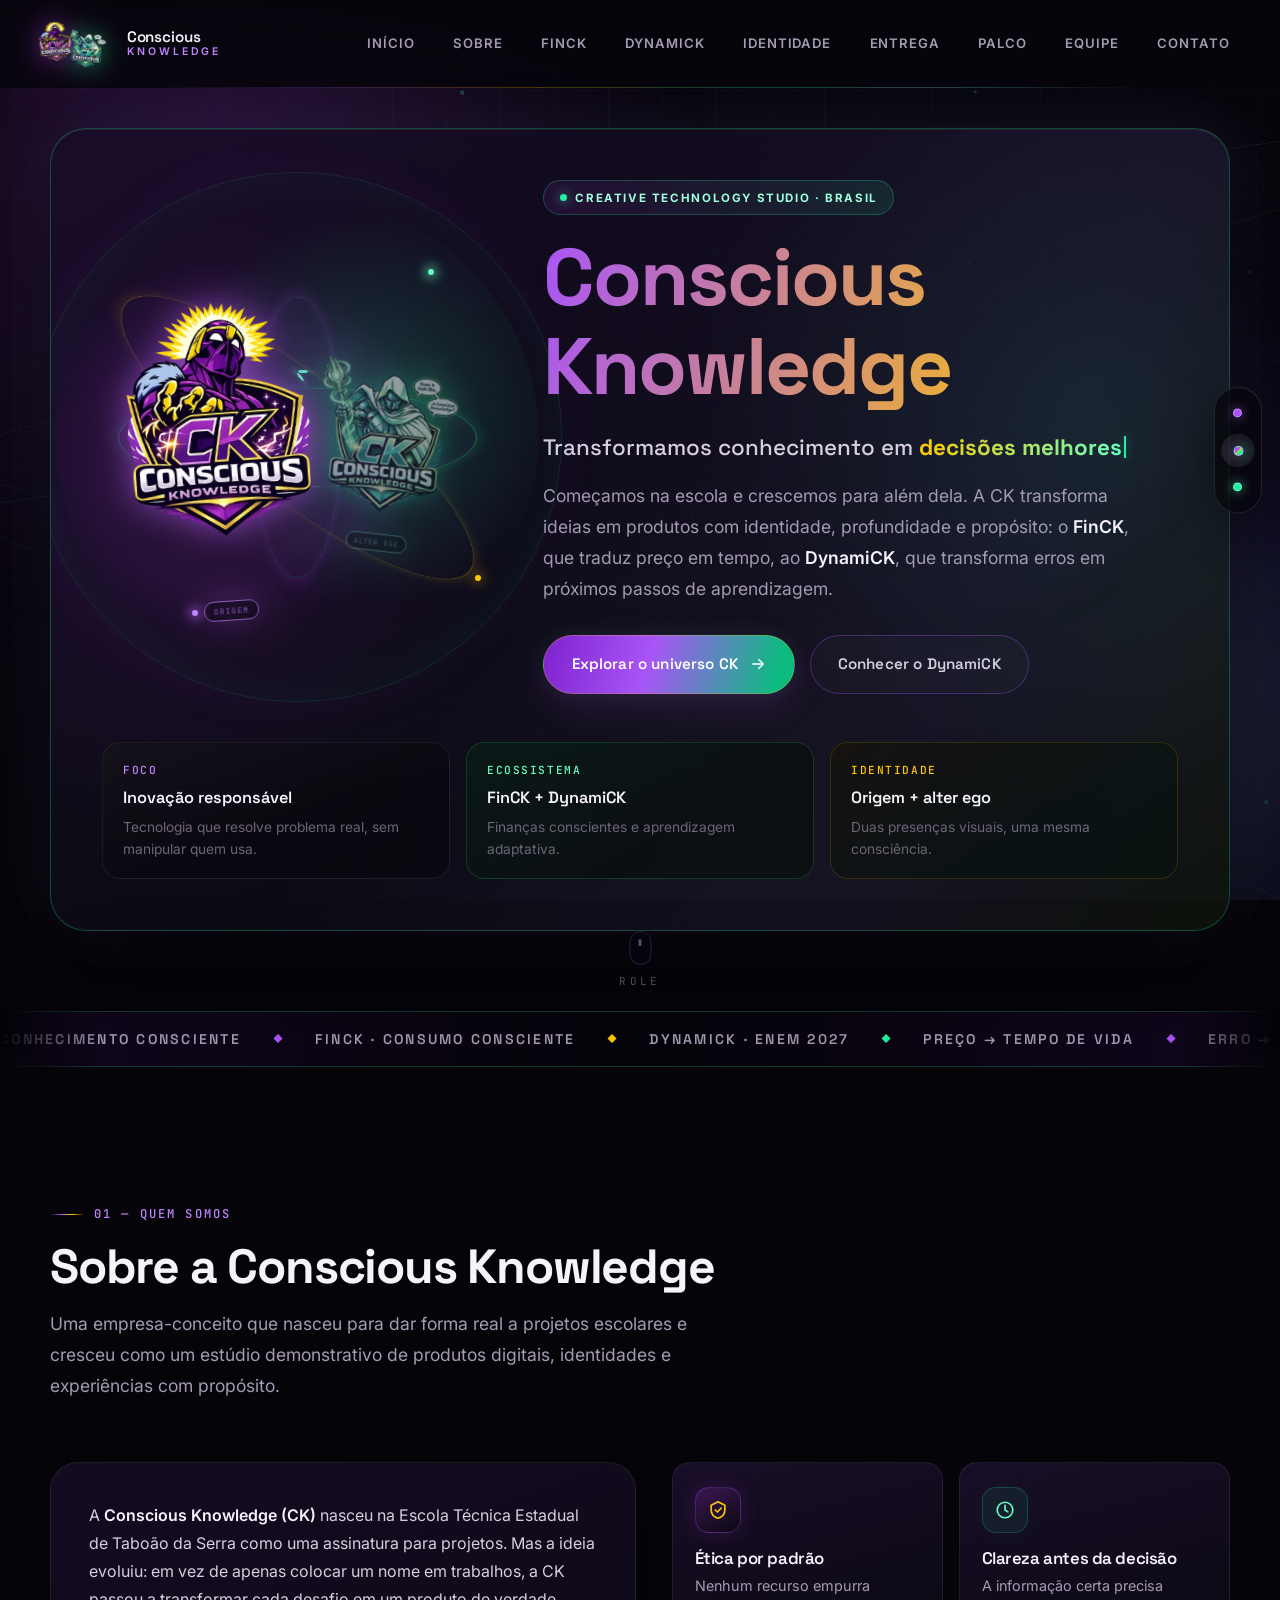
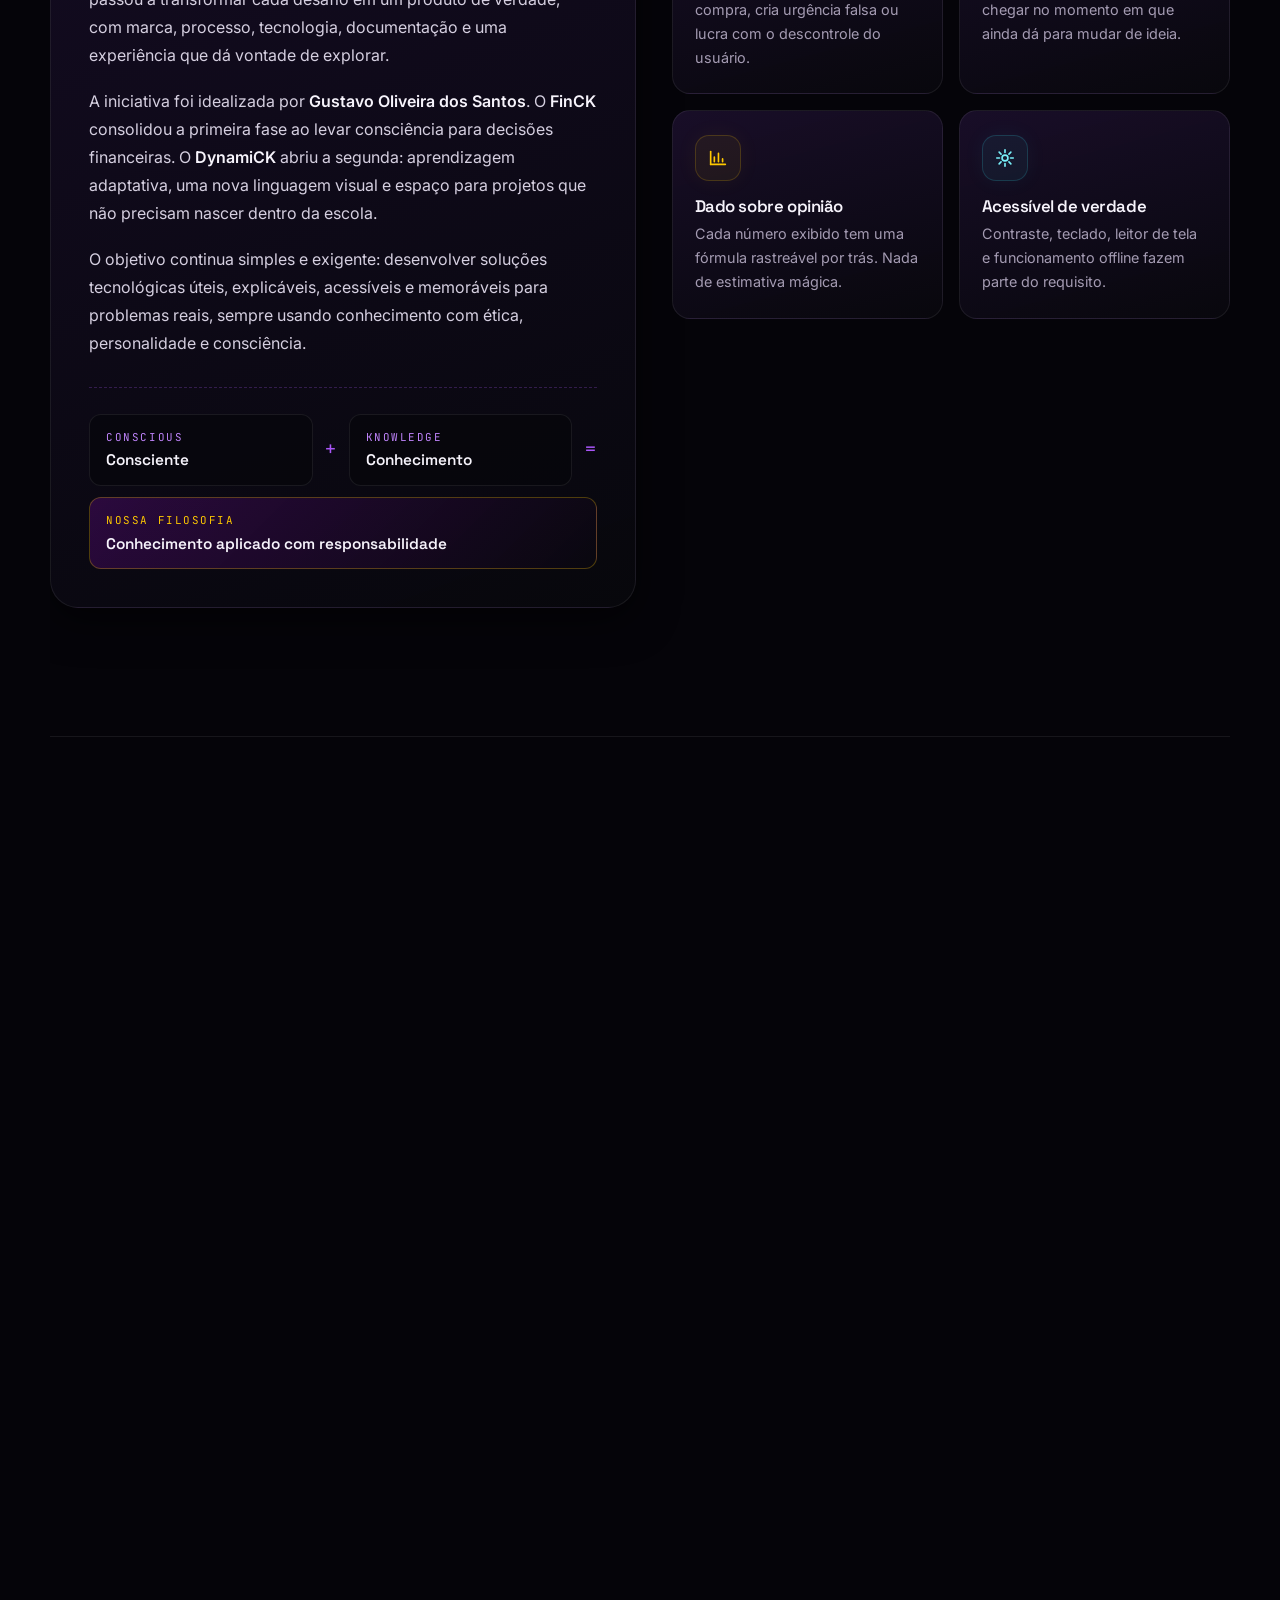
==== commit 522e2491: "Atualiza a apresentação final para a versão de banca com 14 slides Troca a defesa de 29 slides pela " ====
--- a/index.html
+++ b/index.html
@@ -1059,7 +1059,7 @@
           </span>
           <span class="entregavel__tag">Banca</span>
           <h3>Apresentação final</h3>
-          <p>Vinte e nove slides no formato de defesa de TCC: a problemática comprovada com dados públicos de 2025 e 2026, referencial, metodologia, o app em produção, arquitetura, matemática aplicada, disciplinas e conclusão, com notas do apresentador em cada slide.</p>
+          <p>Catorze slides no formato de defesa: a problemática comprovada com dados públicos de 2025 e 2026, fundamentação, metodologia, o app em produção com capturas ampliáveis, arquitetura, disciplinas, resultados e conclusão, com notas do apresentador em cada slide.</p>
           <div class="entregavel__rodape">
             <span class="entregavel__estado" data-estado="agora">Pronta para a defesa</span>
             <a class="entregavel__acao" href="apresentacao/index.html"><span>Abrir a apresentação</span> <span class="entregavel__seta" aria-hidden="true">→</span></a>
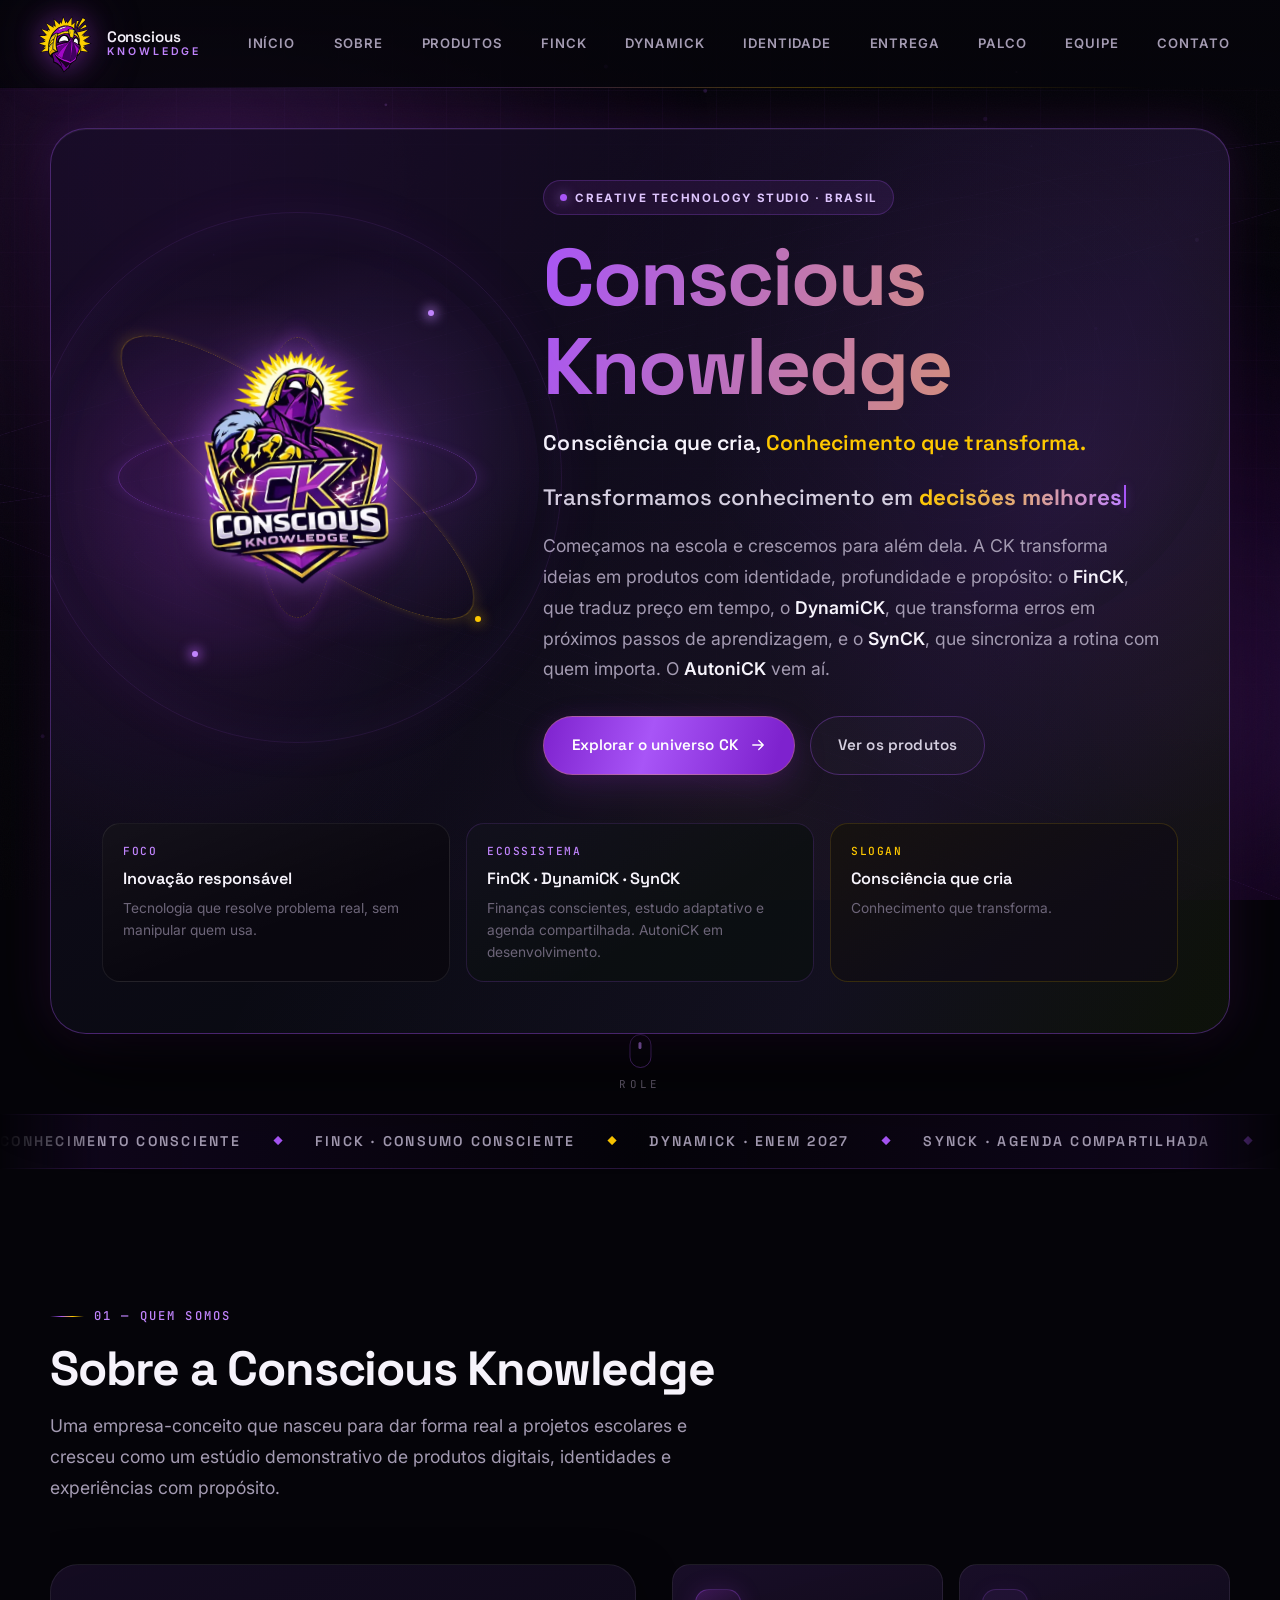
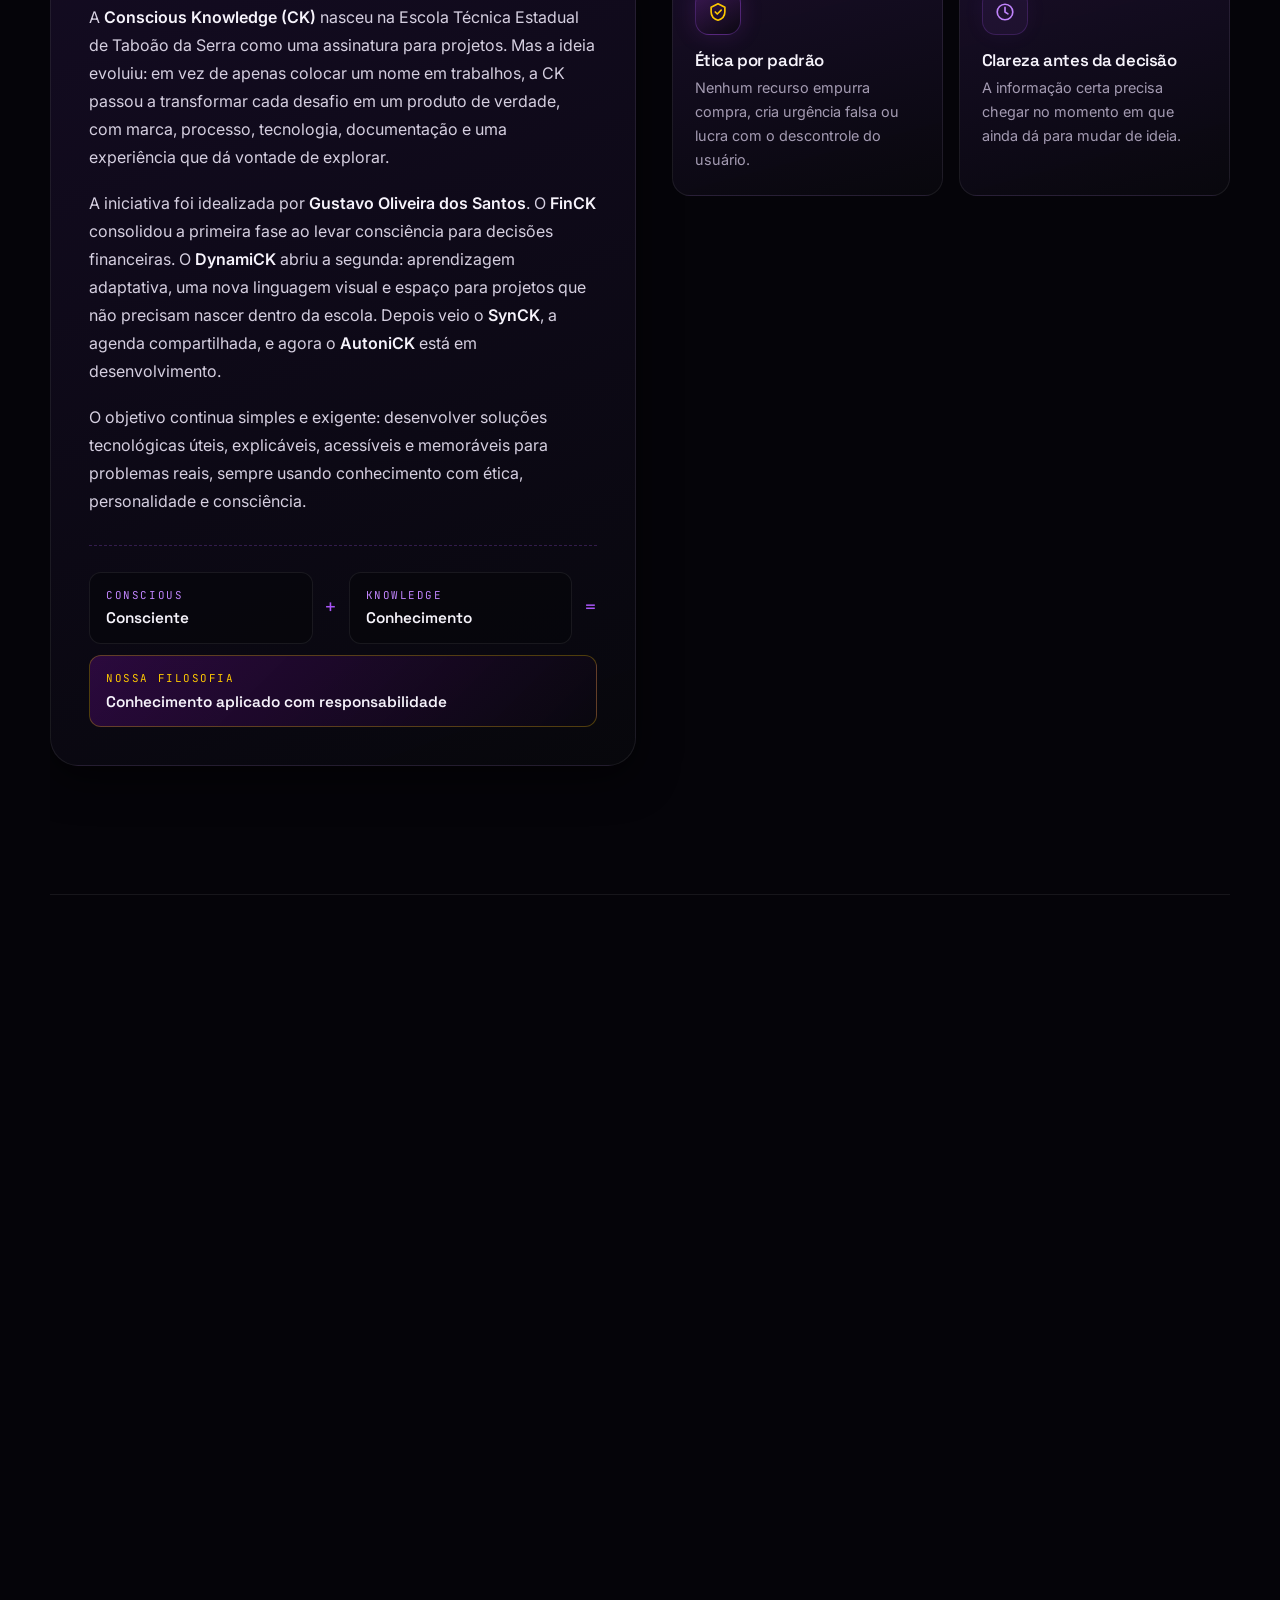
==== commit 979d6b00: "Repagina a CK: uma marca só, slogan, produtos e vinheta de abertura - Uma identidade só: sai o alter" ====
--- a/index.html
+++ b/index.html
@@ -4,6 +4,9 @@
 <head>
   <meta charset="UTF-8">
   <meta name="viewport" content="width=device-width, initial-scale=1.0, viewport-fit=cover">
+
+  <!-- Vinheta de abertura da CK (gerada em marca/). No site da própria CK, sem "Uma produção de". -->
+  <script src="ck-vinheta.js" data-credito="nao"></script>
 
   <script>
     /* Perfil de desempenho decidido antes da primeira pintura.
@@ -24,21 +27,22 @@
     })();
   </script>
 
-  <title>Conscious Knowledge — FinCK · DynamiCK · Tecnologia consciente</title>
+  <title>Conscious Knowledge | Consciência que cria, Conhecimento que transforma</title>
+  <link rel="icon" type="image/svg+xml" href="midia/ck-logo.svg">
   <link rel="icon" type="image/png" sizes="32x32" href="midia/icone-ck-32.png">
   <link rel="icon" type="image/png" sizes="192x192" href="midia/icone-ck-192.png">
   <link rel="apple-touch-icon" href="midia/icone-ck-180.png">
 
   <meta name="description"
-    content="A Conscious Knowledge cria produtos digitais com propósito. Conheça o FinCK, o DynamiCK e as duas identidades que contam a evolução da CK.">
+    content="Consciência que cria, Conhecimento que transforma. A Conscious Knowledge cria produtos digitais com propósito: FinCK, DynamiCK, SynCK e, em breve, AutoniCK.">
   <meta name="author" content="Conscious Knowledge">
   <meta name="theme-color" content="#050409">
 
   <meta property="og:type" content="website">
-  <meta property="og:title" content="Conscious Knowledge — Conhecimento em movimento">
+  <meta property="og:title" content="Conscious Knowledge | Consciência que cria, Conhecimento que transforma">
   <meta property="og:description"
-    content="Da educação financeira ao estudo adaptativo: FinCK e DynamiCK, dois produtos com o mesmo DNA consciente.">
-  <meta property="og:image" content="midia/logo-ck-futuro-480.png">
+    content="Finanças conscientes, estudo adaptativo e agenda compartilhada: FinCK, DynamiCK e SynCK. Em breve, AutoniCK.">
+  <meta property="og:image" content="midia/ck-og.jpg">
   <meta property="og:locale" content="pt_BR">
 
   <link rel="preconnect" href="https://fonts.googleapis.com">
@@ -51,19 +55,7 @@
   <script src="script.js" defer></script>
 </head>
 
-<body data-tema="fusao">
-
-  <!-- ================= PRELOADER ================= -->
-  <div class="preloader" data-preloader aria-hidden="true">
-    <div class="preloader__core">
-      <span class="preloader__ring"></span>
-      <span class="preloader__ring preloader__ring--2"></span>
-      <picture><source type="image/webp" srcset="midia/logo-ck-origem-120.webp 120w, midia/logo-ck-origem-240.webp 240w, midia/logo-ck-origem-360.webp 360w, midia/logo-ck-origem-480.webp 480w, midia/logo-ck-origem-720.webp 720w" sizes="110px"><img class="preloader__logo preloader__logo--origem" src="midia/logo-ck-origem-360.png" alt="" width="120" height="180" decoding="async" fetchpriority="high"></picture>
-      <picture><source type="image/webp" srcset="midia/logo-ck-futuro-180.webp 180w, midia/logo-ck-futuro-360.webp 360w, midia/logo-ck-futuro-540.webp 540w, midia/logo-ck-futuro-720.webp 720w, midia/logo-ck-futuro-960.webp 960w" sizes="110px"><img class="preloader__logo preloader__logo--futuro" src="midia/logo-ck-futuro-480.png" alt="" width="180" height="120" decoding="async"></picture>
-    </div>
-    <p class="preloader__brand">Conscious Knowledge</p>
-    <div class="preloader__bar"><span></span></div>
-  </div>
+<body data-tema="origem">
 
   <!-- ================= FUNDO ANIMADO ================= -->
   <div class="cena-fundo" aria-hidden="true">
@@ -84,13 +76,6 @@
   <div class="cursor" data-cursor aria-hidden="true"></div>
   <div class="cursor cursor--halo" data-cursor-halo aria-hidden="true"></div>
 
-  <aside class="tema-dock" aria-label="Alterar atmosfera da marca">
-    <span class="tema-dock__rotulo">Atmosfera</span>
-    <button type="button" data-tema-botao="origem" aria-label="Usar tema da identidade original"><i></i><span>Origem</span></button>
-    <button type="button" data-tema-botao="fusao" class="is-active" aria-pressed="true" aria-label="Usar fusão das duas identidades"><i></i><span>Fusão</span></button>
-    <button type="button" data-tema-botao="futuro" aria-label="Usar tema do alter ego"><i></i><span>Alter ego</span></button>
-  </aside>
-
   <a class="pular" href="#inicio">Pular para o conteúdo</a>
 
   <!-- ================= HEADER ================= -->
@@ -98,10 +83,7 @@
 
     <div class="logo-container">
       <a href="#inicio" aria-label="Conscious Knowledge — início">
-        <span class="logo-container__dupla">
-          <picture><source type="image/webp" srcset="midia/logo-ck-origem-120.webp 120w, midia/logo-ck-origem-240.webp 240w, midia/logo-ck-origem-360.webp 360w, midia/logo-ck-origem-480.webp 480w, midia/logo-ck-origem-720.webp 720w" sizes="44px"><img class="marca-dupla marca-dupla--origem" src="midia/logo-ck-origem-360.png" alt="Logo original Conscious Knowledge" width="72" height="108" decoding="async"></picture>
-          <picture><source type="image/webp" srcset="midia/logo-ck-futuro-180.webp 180w, midia/logo-ck-futuro-360.webp 360w, midia/logo-ck-futuro-540.webp 540w, midia/logo-ck-futuro-720.webp 720w, midia/logo-ck-futuro-960.webp 960w" sizes="62px"><img class="marca-dupla marca-dupla--futuro" src="midia/logo-ck-futuro-480.png" alt="Logo remasterizada Conscious Knowledge" width="108" height="72" decoding="async"></picture>
-        </span>
+        <img class="logo-ck" src="midia/ck-logo.svg" alt="Logo da Conscious Knowledge" width="60" height="60" decoding="async">
       </a>
       <span class="logo-wordmark">
         <strong>Conscious</strong>
@@ -113,6 +95,7 @@
       <ul>
         <li><a href="#inicio">Início</a></li>
         <li><a href="#sobre">Sobre</a></li>
+        <li><a href="#produtos">Produtos</a></li>
         <li><a href="#finck">FinCK</a></li>
         <li><a href="#dynamick">DynamiCK</a></li>
         <li><a href="#identidade">Identidade</a></li>
@@ -142,16 +125,9 @@
               <span class="nucleo__anel nucleo__anel--c"></span>
               <span class="nucleo__orbita"><i class="nucleo__satelite"></i></span>
               <span class="nucleo__orbita nucleo__orbita--2"><i class="nucleo__satelite nucleo__satelite--ouro"></i></span>
-              <button class="nucleo__marca nucleo__marca--origem is-active" type="button" data-marca="origem"
-                aria-pressed="true" aria-label="Trazer a identidade original para frente">
-                <picture><source type="image/webp" srcset="midia/logo-ck-origem-120.webp 120w, midia/logo-ck-origem-240.webp 240w, midia/logo-ck-origem-360.webp 360w, midia/logo-ck-origem-480.webp 480w, midia/logo-ck-origem-720.webp 720w" sizes="(max-width: 860px) 210px, 250px"><img src="midia/logo-ck-origem-360.png" alt="Logo original Conscious Knowledge" width="1365" height="2048" decoding="async" fetchpriority="high"></picture>
-                <span>Origem</span>
-              </button>
-              <button class="nucleo__marca nucleo__marca--futuro" type="button" data-marca="futuro"
-                aria-pressed="false" aria-label="Trazer o alter ego para frente">
-                <picture><source type="image/webp" srcset="midia/logo-ck-futuro-180.webp 180w, midia/logo-ck-futuro-360.webp 360w, midia/logo-ck-futuro-540.webp 540w, midia/logo-ck-futuro-720.webp 720w, midia/logo-ck-futuro-960.webp 960w" sizes="(max-width: 860px) 205px, 240px"><img src="midia/logo-ck-futuro-480.png" alt="Logo remasterizada Conscious Knowledge" width="1536" height="1024" decoding="async"></picture>
-                <span>Alter ego</span>
-              </button>
+              <div class="nucleo__marca nucleo__marca--origem nucleo__marca--unica is-active">
+                <picture><source type="image/webp" srcset="midia/logo-ck-origem-120.webp 120w, midia/logo-ck-origem-240.webp 240w, midia/logo-ck-origem-360.webp 360w, midia/logo-ck-origem-480.webp 480w, midia/logo-ck-origem-720.webp 720w" sizes="(max-width: 860px) 210px, 250px"><img src="midia/logo-ck-origem-360.png" alt="Logo da Conscious Knowledge" width="1365" height="2048" decoding="async" fetchpriority="high"></picture>
+              </div>
               <span class="nucleo__faisca nucleo__faisca--1"></span>
               <span class="nucleo__faisca nucleo__faisca--2"></span>
               <span class="nucleo__faisca nucleo__faisca--3"></span>
@@ -166,6 +142,8 @@
             </p>
 
             <h1>Conscious<br>Knowledge</h1>
+
+            <p class="hero-slogan">Consciência que cria, <span>Conhecimento que transforma.</span></p>
 
             <p class="hero-typed">
               Transformamos conhecimento em
@@ -174,10 +152,11 @@
                   class="typed__texto"></span><span class="typed__cursor"></span></span>
             </p>
 
-            <p class="hero-description">
+<p class="hero-description">
               Começamos na escola e crescemos para além dela. A CK transforma ideias em produtos com
               identidade, profundidade e propósito: o <strong>FinCK</strong>, que traduz preço em tempo,
-              ao <strong>DynamiCK</strong>, que transforma erros em próximos passos de aprendizagem.
+              o <strong>DynamiCK</strong>, que transforma erros em próximos passos de aprendizagem, e o
+              <strong>SynCK</strong>, que sincroniza a rotina com quem importa. O <strong>AutoniCK</strong> vem aí.
             </p>
 
             <div class="hero-acoes">
@@ -187,8 +166,8 @@
                   <path d="M5 12h14M13 6l6 6-6 6" />
                 </svg>
               </a>
-              <a class="btn btn--fantasma" href="#dynamick" data-magnetico>
-                <span>Conhecer o DynamiCK</span>
+              <a class="btn btn--fantasma" href="#produtos" data-magnetico>
+                <span>Ver os produtos</span>
               </a>
             </div>
           </div>
@@ -202,13 +181,13 @@
           </div>
           <div class="metric-card" data-tilt>
             <span class="metric-label">Ecossistema</span>
-            <strong>FinCK + DynamiCK</strong>
-            <p>Finanças conscientes e aprendizagem adaptativa.</p>
+            <strong>FinCK · DynamiCK · SynCK</strong>
+            <p>Finanças conscientes, estudo adaptativo e agenda compartilhada. AutoniCK em desenvolvimento.</p>
           </div>
           <div class="metric-card" data-tilt>
-            <span class="metric-label">Identidade</span>
-            <strong>Origem + alter ego</strong>
-            <p>Duas presenças visuais, uma mesma consciência.</p>
+            <span class="metric-label">Slogan</span>
+            <strong>Consciência que cria</strong>
+            <p>Conhecimento que transforma.</p>
           </div>
         </div>
 
@@ -226,15 +205,19 @@
         <span>Conhecimento Consciente</span><i>◆</i>
         <span>FinCK · Consumo consciente</span><i>◆</i>
         <span>DynamiCK · ENEM 2027</span><i>◆</i>
+        <span>SynCK · Agenda compartilhada</span><i>◆</i>
+        <span>AutoniCK · Em breve</span><i>◆</i>
         <span>Preço → Tempo de vida</span><i>◆</i>
         <span>Erro → Próximo passo</span><i>◆</i>
-        <span>Duas identidades · Um DNA</span><i>◆</i>
+        <span>Consciência que cria · Conhecimento que transforma</span><i>◆</i>
         <span>Conhecimento Consciente</span><i>◆</i>
         <span>FinCK · Consumo consciente</span><i>◆</i>
         <span>DynamiCK · ENEM 2027</span><i>◆</i>
+        <span>SynCK · Agenda compartilhada</span><i>◆</i>
+        <span>AutoniCK · Em breve</span><i>◆</i>
         <span>Preço → Tempo de vida</span><i>◆</i>
         <span>Erro → Próximo passo</span><i>◆</i>
-        <span>Duas identidades · Um DNA</span><i>◆</i>
+        <span>Consciência que cria · Conhecimento que transforma</span><i>◆</i>
       </div>
     </div>
 
@@ -263,7 +246,9 @@
             A iniciativa foi idealizada por <strong>Gustavo Oliveira dos Santos</strong>. O
             <strong>FinCK</strong> consolidou a primeira fase ao levar consciência para decisões
             financeiras. O <strong>DynamiCK</strong> abriu a segunda: aprendizagem adaptativa, uma nova
-            linguagem visual e espaço para projetos que não precisam nascer dentro da escola.
+            linguagem visual e espaço para projetos que não precisam nascer dentro da escola. Depois
+            veio o <strong>SynCK</strong>, a agenda compartilhada, e agora o <strong>AutoniCK</strong>
+            está em desenvolvimento.
           </p>
           <p>
             O objetivo continua simples e exigente: desenvolver soluções tecnológicas úteis,
@@ -340,11 +325,63 @@
       </div>
     </section>
 
+    <!-- ========== PRODUTOS ========== -->
+    <section id="produtos" class="produtos-secao">
+
+      <header>
+        <p class="secao-indice">02 — Produtos CK</p>
+        <h2>Uma marca, <span class="texto-gradiente">vários produtos</span></h2>
+        <p class="secao-sub">
+          Cada produto tem nome, cara e jeito próprios, mas todos carregam o CK no fim do nome e
+          o mesmo compromisso: consciência que cria, conhecimento que transforma.
+        </p>
+      </header>
+
+      <ul class="produtos-grade">
+        <li class="produto" data-tilt>
+          <div class="produto__logo">
+            <picture><source type="image/webp" srcset="midia/logo-finck-240.webp 240w, midia/logo-finck-480.webp 480w" sizes="200px"><img src="midia/logo-finck-300.png" alt="Logo do FinCK" width="300" height="306" loading="lazy" decoding="async"></picture>
+          </div>
+          <span class="produto__selo produto__selo--ar">No ar</span>
+          <h3>Fin<span>CK</span></h3>
+          <p>Consumo consciente: mostra quanto uma compra custa em dinheiro e em horas da sua vida antes de decidir.</p>
+          <a class="produto__link" href="#finck">Conhecer o FinCK <span aria-hidden="true">→</span></a>
+        </li>
+        <li class="produto" data-tilt>
+          <div class="produto__logo">
+            <picture><source type="image/webp" srcset="midia/logo-dynamick-360.webp 360w, midia/logo-dynamick-540.webp 540w" sizes="240px"><img src="midia/logo-dynamick-480.png" alt="Logo do DynamiCK" width="480" height="320" loading="lazy" decoding="async"></picture>
+          </div>
+          <span class="produto__selo produto__selo--ar">No ar</span>
+          <h3>Dynami<span>CK</span></h3>
+          <p>Estudo adaptativo para o ENEM: cada erro vira o próximo passo do plano de estudos.</p>
+          <a class="produto__link" href="#dynamick">Conhecer o DynamiCK <span aria-hidden="true">→</span></a>
+        </li>
+        <li class="produto" data-tilt>
+          <div class="produto__logo">
+            <picture><source type="image/webp" srcset="midia/logo-synck-480.webp" sizes="220px"><img src="midia/logo-synck-480.png" alt="Logo do SynCK" width="480" height="335" loading="lazy" decoding="async"></picture>
+          </div>
+          <span class="produto__selo produto__selo--novo">Novo</span>
+          <h3>Syn<span>CK</span></h3>
+          <p>Agenda compartilhada: compromissos, tarefas e lembretes sincronizados com quem divide a rotina com você, no Android, no iPhone e no computador.</p>
+          <a class="produto__link" href="https://gustavooliveira-xxx.github.io/synck-app/" target="_blank" rel="noopener">Abrir o SynCK <span aria-hidden="true">↗</span></a>
+        </li>
+        <li class="produto produto--breve" data-tilt>
+          <div class="produto__logo">
+            <picture><source type="image/webp" srcset="midia/logo-autonick-360.webp 360w, midia/logo-autonick-720.webp 720w" sizes="220px"><img src="midia/logo-autonick-480.png" alt="Logo do AutoniCK" width="480" height="505" loading="lazy" decoding="async"></picture>
+          </div>
+          <span class="produto__selo produto__selo--breve">Em desenvolvimento</span>
+          <h3>Autoni<span>CK</span></h3>
+          <p>O próximo produto da CK está sendo construído. Em breve, mais novidades por aqui.</p>
+          <span class="produto__link produto__link--breve">Em breve</span>
+        </li>
+      </ul>
+    </section>
+
     <!-- ========== FINCK ========== -->
     <section id="finck">
 
       <header>
-        <p class="secao-indice">02 — Nosso produto</p>
+        <p class="secao-indice">03 — Primeiro produto</p>
         <h2>FinCK <span class="h2-sub">consumo consciente</span></h2>
         <p class="secao-sub">
           O primeiro produto da Conscious Knowledge e a entrega central do Projeto
@@ -738,7 +775,7 @@
     <section id="dynamick" class="dynamick-secao">
 
       <header>
-        <p class="secao-indice secao-indice--menta">03 — Segundo produto · Nova energia</p>
+        <p class="secao-indice secao-indice--menta">04 — Segundo produto · Nova energia</p>
         <h2>Dynami<span class="texto-menta">CK</span></h2>
         <p class="secao-sub">
           Uma plataforma de preparação para o ENEM 2027 que transforma erro em direção,
@@ -891,82 +928,39 @@
     </section>
 
     <!-- ========== IDENTIDADE ========== -->
-    <section id="identidade" class="identidade-secao">
+    <section id="identidade" class="identidade-secao identidade-secao--unica">
       <header>
-        <p class="secao-indice secao-indice--dupla">04 — Duas faces · Uma consciência</p>
-        <h2>Identidade em <span class="texto-gradiente">evolução</span></h2>
+        <p class="secao-indice">05 — Identidade</p>
+        <h2>Uma <span class="texto-gradiente">marca só</span></h2>
         <p class="secao-sub">
-          A logo original é a fundação. A remasterizada é o alter ego que acompanha a expansão.
-          Nenhuma apaga a outra: a força está na tensão entre as duas.
+          A CK tem uma identidade oficial: a máscara roxa e dourada, com os olhos arregalados de quem
+          acabou de entender alguma coisa. É ela que abre todos os nossos apps.
         </p>
       </header>
 
-      <div class="identidade-paleta" role="group" aria-label="Experimentar as atmosferas da CK">
-        <button type="button" data-tema-botao="origem"><i></i> Ativar origem</button>
-        <button type="button" data-tema-botao="fusao" class="is-active" aria-pressed="true"><i></i> Misturar as duas</button>
-        <button type="button" data-tema-botao="futuro"><i></i> Ativar alter ego</button>
-      </div>
-
-      <div class="identity-arena">
-        <article class="identity-totem identity-totem--origem" data-tilt>
-          <span class="identity-totem__indice">IDENTIDADE / 01</span>
-          <div class="identity-totem__palco">
-            <span class="identity-totem__anel identity-totem__anel--a"></span>
-            <span class="identity-totem__anel identity-totem__anel--b"></span>
-            <picture><source type="image/webp" srcset="midia/logo-ck-origem-120.webp 120w, midia/logo-ck-origem-240.webp 240w, midia/logo-ck-origem-360.webp 360w, midia/logo-ck-origem-480.webp 480w, midia/logo-ck-origem-720.webp 720w" sizes="(max-width: 860px) 255px, 350px"><img src="midia/logo-ck-origem-360.png" alt="Logo original da Conscious Knowledge" width="1365" height="2048" loading="lazy" decoding="async"></picture>
-            <span class="identity-totem__reflexo"></span>
-          </div>
-          <div class="identity-totem__texto">
-            <span>Roxo · Ouro · Energia</span><h3>O guardião da origem</h3>
-            <p>Intensa, heroica e ambiciosa. É a presença que abriu o universo visual da CK e carrega a memória do primeiro projeto.</p>
-            <ul><li style="--cor:#7e22ce">Arcano</li><li style="--cor:#c084fc">Pulso</li><li style="--cor:#fec800">Ouro</li></ul>
-          </div>
-        </article>
-
-        <div class="identity-reactor" data-identity-reactor>
-          <span class="identity-reactor__anel identity-reactor__anel--a"></span>
-          <span class="identity-reactor__anel identity-reactor__anel--b"></span>
-          <span class="identity-reactor__anel identity-reactor__anel--c"></span>
-          <strong>CK</strong><i></i><em>evolução<br>sem ruptura</em>
-        </div>
-
-        <article class="identity-totem identity-totem--futuro" data-tilt>
-          <span class="identity-totem__indice">IDENTIDADE / 02</span>
-          <div class="identity-totem__palco">
-            <span class="identity-totem__anel identity-totem__anel--a"></span>
-            <span class="identity-totem__anel identity-totem__anel--b"></span>
-            <picture><source type="image/webp" srcset="midia/logo-ck-futuro-180.webp 180w, midia/logo-ck-futuro-360.webp 360w, midia/logo-ck-futuro-540.webp 540w, midia/logo-ck-futuro-720.webp 720w, midia/logo-ck-futuro-960.webp 960w" sizes="(max-width: 860px) 375px, 485px"><img src="midia/logo-ck-futuro-480.png" alt="Logo remasterizada da Conscious Knowledge" width="1536" height="1024" loading="lazy" decoding="async"></picture>
-            <span class="identity-totem__reflexo"></span>
-          </div>
-          <div class="identity-totem__texto">
-            <span>Menta · Ciano · Luz</span><h3>O alter ego do futuro</h3>
-            <p>Tecnológica, curiosa e educacional. Nasceu com o DynamiCK para mostrar que a marca pode mudar de energia sem perder o DNA.</p>
-            <ul><li style="--cor:#25f0a2">Menta</li><li style="--cor:#32d7e6">Ciano</li><li style="--cor:#eaffdf">Luz</li></ul>
-          </div>
-        </article>
-      </div>
-
-      <div class="fusion-lab">
-        <div class="fusion-lab__texto">
-          <p class="secao-indice secao-indice--dupla">Mesa de mistura visual</p>
-          <h3>Você controla a tensão entre as duas.</h3>
-          <p>Altere a presença de cada identidade e veja o reator responder. O site começa em equilíbrio porque a CK atual é a soma, não a substituição.</p>
-          <label>Energia original <span data-mix-origin-value>50%</span><input type="range" min="10" max="90" value="50" data-mix-origin></label>
-          <label>Energia do alter ego <span data-mix-future-value>50%</span><input type="range" min="10" max="90" value="50" data-mix-future></label>
-        </div>
-        <div class="fusion-visual" data-fusion-visual>
-          <span class="fusion-visual__campo"></span><span class="fusion-visual__orbita fusion-visual__orbita--a"></span><span class="fusion-visual__orbita fusion-visual__orbita--b"></span>
-          <picture><source type="image/webp" srcset="midia/logo-ck-origem-120.webp 120w, midia/logo-ck-origem-240.webp 240w, midia/logo-ck-origem-360.webp 360w, midia/logo-ck-origem-480.webp 480w, midia/logo-ck-origem-720.webp 720w" sizes="(max-width: 860px) 160px, 240px"><img class="fusion-visual__logo fusion-visual__logo--origem" src="midia/logo-ck-origem-360.png" alt="" width="1365" height="2048" loading="lazy" decoding="async"></picture>
-          <picture><source type="image/webp" srcset="midia/logo-ck-futuro-180.webp 180w, midia/logo-ck-futuro-360.webp 360w, midia/logo-ck-futuro-540.webp 540w, midia/logo-ck-futuro-720.webp 720w, midia/logo-ck-futuro-960.webp 960w" sizes="(max-width: 860px) 210px, 345px"><img class="fusion-visual__logo fusion-visual__logo--futuro" src="midia/logo-ck-futuro-480.png" alt="" width="1536" height="1024" loading="lazy" decoding="async"></picture>
-          <strong>CONSCIOUS<br>KNOWLEDGE</strong>
-        </div>
-      </div>
-
-      <div class="identity-matrix">
-        <article data-tilt><span>01</span><h3>Origem preservada</h3><p>A primeira logo continua sendo a assinatura histórica e institucional da CK.</p></article>
-        <article data-tilt><span>02</span><h3>Alter ego ativo</h3><p>A remasterização pode assumir projetos educacionais, experimentais e futuros.</p></article>
-        <article data-tilt><span>03</span><h3>Produtos com voz própria</h3><p>FinCK e DynamiCK herdam a CK sem precisar parecer o mesmo produto.</p></article>
-        <article data-tilt><span>04</span><h3>Fusão como sistema</h3><p>Roxo, ouro, menta e ciano convivem no institucional para contar toda a evolução.</p></article>
+      <div class="marca-oficial">
+        <div class="marca-oficial__palco" data-tilt>
+          <span class="marca-oficial__luz" aria-hidden="true"></span>
+          <img src="midia/ck-logo.svg" alt="Logo oficial da Conscious Knowledge: máscara roxa com detalhes dourados e raios amarelos" width="420" height="420" loading="lazy" decoding="async">
+        </div>
+
+        <div class="marca-oficial__texto">
+          <p class="marca-oficial__slogan">Consciência que cria,<br><span>Conhecimento que transforma.</span></p>
+          <ul class="marca-oficial__cores" aria-label="Cores oficiais">
+            <li style="--cor:#a308c8"><i></i><b>Roxo CK</b><code>#A308C8</code></li>
+            <li style="--cor:#640187"><i></i><b>Roxo profundo</b><code>#640187</code></li>
+            <li style="--cor:#fccf02"><i></i><b>Ouro</b><code>#FCCF02</code></li>
+            <li style="--cor:#050407"><i></i><b>Tinta</b><code>#050407</code></li>
+          </ul>
+          <p>
+            A mesma máscara é o ícone dos apps e a assinatura da vinheta de abertura, que toca
+            quando você abre o FinCK, o DynamiCK, o SynCK e o AutoniCK.
+          </p>
+          <button class="btn btn--primario" type="button" data-assistir-vinheta data-magnetico>
+            <span>Assistir à vinheta</span>
+            <svg viewBox="0 0 24 24" aria-hidden="true"><path d="M8 5v14l11-7z" /></svg>
+          </button>
+        </div>
       </div>
     </section>
 
@@ -974,7 +968,7 @@
     <section id="entrega">
 
       <header>
-        <p class="secao-indice">05 — Projeto Interdisciplinar</p>
+        <p class="secao-indice">06 — Projeto Interdisciplinar</p>
         <h2>O que entregamos</h2>
         <p class="secao-sub">
           O Interdisciplinar não é só um app. É um conjunto de entregas que mostra domínio técnico,
@@ -1127,7 +1121,7 @@
     <section id="apresentacoes" class="palcos-secao">
 
       <header>
-        <p class="secao-indice">06 · Palco</p>
+        <p class="secao-indice">07 · Palco</p>
         <h2>Apresentações do <span class="h2-sub">FinCK</span></h2>
         <p class="secao-sub">
           Duas apresentações, dois momentos. Ambas rodam no navegador, com navegação por teclado
@@ -1232,7 +1226,7 @@
     <section id="equipe">
 
       <header>
-        <p class="secao-indice">07 · Quem constrói</p>
+        <p class="secao-indice">08 · Quem constrói</p>
         <h2>Nossa Equipe</h2>
         <p class="secao-sub">
           Seis estudantes desenvolvendo um produto real, do conceito à defesa.
@@ -1255,7 +1249,7 @@
         <ul>
           <li class="leader">
             <div class="leader__marca" aria-hidden="true">
-              <picture><source type="image/webp" srcset="midia/logo-ck-origem-120.webp 120w, midia/logo-ck-origem-240.webp 240w, midia/logo-ck-origem-360.webp 360w, midia/logo-ck-origem-480.webp 480w, midia/logo-ck-origem-720.webp 720w" sizes="(max-width: 768px) 80px, 110px"><img src="midia/logo-ck-origem-360.png" alt="" width="120" height="180" loading="lazy" decoding="async"></picture>
+              <img src="midia/ck-logo.svg" alt="" width="110" height="110" loading="lazy" decoding="async">
             </div>
             <div class="leader__texto">
               <h4 class="leader-name">Gustavo Oliveira dos Santos</h4>
@@ -1345,10 +1339,10 @@
     <section id="contato">
 
       <header>
-        <p class="secao-indice">08 · Fale com a gente</p>
+        <p class="secao-indice">09 · Fale com a gente</p>
         <h2>Contato</h2>
         <p class="secao-sub">
-          Dúvidas sobre a CK, o FinCK, o DynamiCK ou uma próxima ideia? É só chamar.
+          Dúvidas sobre a CK, o FinCK, o DynamiCK, o SynCK ou uma próxima ideia? É só chamar.
         </p>
       </header>
 
@@ -1406,18 +1400,16 @@
   <footer>
     <div class="footer-grade">
       <div class="footer-marca">
-        <span class="footer-marca__dupla">
-          <picture><source type="image/webp" srcset="midia/logo-ck-origem-120.webp 120w, midia/logo-ck-origem-240.webp 240w, midia/logo-ck-origem-360.webp 360w, midia/logo-ck-origem-480.webp 480w, midia/logo-ck-origem-720.webp 720w" sizes="48px"><img class="marca-dupla marca-dupla--origem" src="midia/logo-ck-origem-360.png" alt="Logo original Conscious Knowledge" width="64" height="96" loading="lazy" decoding="async"></picture>
-          <picture><source type="image/webp" srcset="midia/logo-ck-futuro-180.webp 180w, midia/logo-ck-futuro-360.webp 360w, midia/logo-ck-futuro-540.webp 540w, midia/logo-ck-futuro-720.webp 720w, midia/logo-ck-futuro-960.webp 960w" sizes="(max-width: 860px) 67px, 72px"><img class="marca-dupla marca-dupla--futuro" src="midia/logo-ck-futuro-480.png" alt="Logo remasterizada Conscious Knowledge" width="96" height="64" loading="lazy" decoding="async"></picture>
-        </span>
+        <img class="footer-marca__logo" src="midia/ck-logo.svg" alt="Logo da Conscious Knowledge" width="56" height="56" loading="lazy" decoding="async">
         <div>
           <strong>Conscious Knowledge</strong>
-          <span>Conhecimento consciente aplicado à tecnologia.</span>
+          <span>Consciência que cria, Conhecimento que transforma.</span>
         </div>
       </div>
 
       <nav class="footer-links" aria-label="Navegação do rodapé">
         <a href="#sobre">Sobre</a>
+        <a href="#produtos">Produtos</a>
         <a href="#finck">FinCK</a>
         <a href="#dynamick">DynamiCK</a>
         <a href="#identidade">Identidade</a>
--- a/style.css
+++ b/style.css
@@ -3317,7 +3317,7 @@
   --tema-cor: var(--purple-400);
   --tema-cor-rgb: 168, 85, 247;
   --tema-secundaria: var(--mint-500);
-  --tema-secundaria-rgb: 37, 240, 162;
+  --tema-secundaria-rgb: 168, 85, 247;
   --tema-luz: var(--yellow-400);
   overflow-x: clip;
   transition: background-color .8s var(--ease), color .5s ease;
@@ -3337,15 +3337,15 @@
 
 body[data-tema="futuro"] {
   --tema-cor: var(--mint-500);
-  --tema-cor-rgb: 37, 240, 162;
+  --tema-cor-rgb: 168, 85, 247;
   --tema-secundaria: var(--cyan-500);
-  --tema-secundaria-rgb: 50, 215, 230;
+  --tema-secundaria-rgb: 254, 200, 0;
   --tema-luz: var(--mint-300);
 }
 
 body[data-tema="fusao"] {
   --tema-cor: var(--mint-500);
-  --tema-cor-rgb: 37, 240, 162;
+  --tema-cor-rgb: 168, 85, 247;
   --tema-secundaria: var(--purple-400);
   --tema-secundaria-rgb: 168, 85, 247;
   --tema-luz: var(--yellow-400);
@@ -3357,7 +3357,7 @@
   height: 54vw;
   right: -26vw;
   top: 22%;
-  background: radial-gradient(circle, rgba(37, 240, 162, .2), rgba(11, 169, 183, .07) 46%, transparent 72%);
+  background: radial-gradient(circle, rgba(168, 85, 247, .2), rgba(126, 34, 206, .07) 46%, transparent 72%);
   filter: blur(80px);
   opacity: .5;
   animation: orbe-futuro-a 28s ease-in-out infinite alternate;
@@ -3368,7 +3368,7 @@
   height: 38vw;
   left: 26%;
   bottom: -18vw;
-  background: radial-gradient(circle, rgba(50, 215, 230, .15), rgba(37, 240, 162, .04) 52%, transparent 72%);
+  background: radial-gradient(circle, rgba(254, 200, 0, .15), rgba(168, 85, 247, .04) 52%, transparent 72%);
   filter: blur(70px);
   opacity: .38;
   animation: orbe-futuro-b 37s ease-in-out infinite alternate-reverse;
@@ -3699,13 +3699,13 @@
 .hero-content {
   background:
     radial-gradient(circle at 12% 50%, rgba(147,51,196,.13), transparent 28%),
-    radial-gradient(circle at 88% 36%, rgba(37,240,162,.095), transparent 32%),
+    radial-gradient(circle at 88% 36%, rgba(168, 85, 247,.095), transparent 32%),
     linear-gradient(150deg, rgba(24, 12, 40, .82), rgba(5, 13, 11, .84));
   border-color: rgba(var(--tema-cor-rgb), .28);
   box-shadow:
     var(--shadow-deep),
     0 0 70px rgba(147, 51, 196, .14),
-    0 0 90px rgba(37, 240, 162, .07),
+    0 0 90px rgba(168, 85, 247, .07),
     inset 0 1px 0 rgba(255, 255, 255, .07);
 }
 
@@ -3727,7 +3727,7 @@
     transparent 18%,
     rgba(168, 85, 247, .07) 36%,
     rgba(254, 200, 0, .035) 48%,
-    rgba(37, 240, 162, .07) 62%,
+    rgba(168, 85, 247, .07) 62%,
     transparent 82%);
   background-size: 240% 100%;
   animation: hero-reflexo 8s ease-in-out infinite alternate;
@@ -3753,14 +3753,14 @@
 
 .nucleo__palco::before {
   inset: -18%;
-  border: 1px solid rgba(37,240,162,.12);
-  box-shadow: inset 0 0 55px rgba(37,240,162,.055), 0 0 50px rgba(147,51,196,.06);
+  border: 1px solid rgba(168, 85, 247,.12);
+  box-shadow: inset 0 0 55px rgba(168, 85, 247,.055), 0 0 50px rgba(147,51,196,.06);
   animation: nucleo-respira 5s ease-in-out infinite;
 }
 
 .nucleo__palco::after {
   inset: 15%;
-  background: radial-gradient(circle, rgba(255,255,255,.14), rgba(37,240,162,.09) 22%, rgba(147,51,196,.08) 46%, transparent 72%);
+  background: radial-gradient(circle, rgba(255,255,255,.14), rgba(168, 85, 247,.09) 22%, rgba(147,51,196,.08) 46%, transparent 72%);
   filter: blur(16px);
 }
 
@@ -3853,11 +3853,11 @@
 .nucleo__halo {
   background:
     radial-gradient(circle at 35% 52%, rgba(147,51,196,.28), transparent 48%),
-    radial-gradient(circle at 66% 44%, rgba(37,240,162,.2), transparent 48%);
-}
-
-.nucleo__anel--a { border-color: rgba(37,240,162,.36); box-shadow: 0 0 22px rgba(37,240,162,.16), inset 0 0 22px rgba(147,51,196,.12); }
-.nucleo__anel--c { border-color: rgba(50,215,230,.25); }
+    radial-gradient(circle at 66% 44%, rgba(168, 85, 247,.2), transparent 48%);
+}
+
+.nucleo__anel--a { border-color: rgba(168, 85, 247,.36); box-shadow: 0 0 22px rgba(168, 85, 247,.16), inset 0 0 22px rgba(147,51,196,.12); }
+.nucleo__anel--c { border-color: rgba(254, 200, 0,.25); }
 .nucleo__satelite { background: var(--mint-400); box-shadow: 0 0 16px var(--mint-glow-strong); }
 
 .hero-brand {
@@ -3874,8 +3874,8 @@
 
 .hero-eyebrow {
   color: var(--mint-300);
-  background: linear-gradient(90deg, rgba(147,51,196,.13), rgba(37,240,162,.1));
-  border-color: rgba(37,240,162,.24);
+  background: linear-gradient(90deg, rgba(147,51,196,.13), rgba(168, 85, 247,.1));
+  border-color: rgba(168, 85, 247,.24);
 }
 
 .hero-eyebrow .ponto-vivo {
@@ -3896,13 +3896,13 @@
 }
 
 .hero-metrics .metric-card:nth-child(2) {
-  border-color: rgba(37,240,162,.17);
-  background: linear-gradient(150deg, rgba(37,240,162,.06), rgba(255,255,255,.01) 62%), rgba(6,12,10,.72);
+  border-color: rgba(168, 85, 247,.17);
+  background: linear-gradient(150deg, rgba(168, 85, 247,.06), rgba(255,255,255,.01) 62%), rgba(6,12,10,.72);
 }
 
 .hero-metrics .metric-card:nth-child(3) {
   border-color: rgba(254,200,0,.15);
-  background: linear-gradient(150deg, rgba(254,200,0,.045), rgba(37,240,162,.035) 62%), rgba(8,8,11,.72);
+  background: linear-gradient(150deg, rgba(254,200,0,.045), rgba(168, 85, 247,.035) 62%), rgba(8,8,11,.72);
 }
 
 .hero-metrics .metric-card:nth-child(2) .metric-label { color: var(--mint-400); }
@@ -3910,11 +3910,11 @@
 
 .btn--primario {
   background: linear-gradient(105deg, var(--purple-600), var(--purple-400) 42%, var(--mint-600) 92%);
-  box-shadow: 0 12px 34px rgba(147,51,196,.2), 0 0 28px rgba(37,240,162,.07);
+  box-shadow: 0 12px 34px rgba(147,51,196,.2), 0 0 28px rgba(168, 85, 247,.07);
 }
 
 .btn--primario::before {
-  background: linear-gradient(100deg, transparent, rgba(255,255,255,.22), rgba(37,240,162,.18), transparent);
+  background: linear-gradient(100deg, transparent, rgba(255,255,255,.22), rgba(168, 85, 247,.18), transparent);
 }
 
 .ticker {
@@ -5530,7 +5530,7 @@
 @keyframes identity-orbit-b { to { transform: translate(-50%, -50%) rotateY(70deg) rotateZ(384deg); } }
 @keyframes identity-reflexo { 0%, 18% { transform: rotate(18deg) translateX(-220%); opacity: 0; } 48% { opacity: .9; } 78%, 100% { transform: rotate(18deg) translateX(240%); opacity: 0; } }
 @keyframes reactor-pulso { 50% { transform: scale(1.16); opacity: .64; } }
-@keyframes reactor-ck { 50% { transform: translateZ(35px) scale(1.08); filter: drop-shadow(0 0 28px rgba(37,240,162,.25)); } }
+@keyframes reactor-ck { 50% { transform: translateZ(35px) scale(1.08); filter: drop-shadow(0 0 28px rgba(168, 85, 247,.25)); } }
 @keyframes reactor-centro { 50% { transform: scale(1.6); opacity: .62; } }
 @keyframes reactor-orbit-a { to { transform: rotateX(70deg) rotateZ(360deg); } }
 @keyframes reactor-orbit-b { to { transform: rotateY(70deg) rotateZ(396deg); } }
@@ -5572,12 +5572,12 @@
 
 body[data-tema="futuro"] body > header,
 body[data-tema="futuro"] > header {
-  border-bottom-color: rgba(37,240,162,.14);
+  border-bottom-color: rgba(168, 85, 247,.14);
 }
 
 body[data-tema="futuro"] .hero-content {
-  border-color: rgba(37,240,162,.32);
-  box-shadow: var(--shadow-deep), 0 0 78px rgba(37,240,162,.1), inset 0 1px 0 rgba(255,255,255,.06);
+  border-color: rgba(168, 85, 247,.32);
+  box-shadow: var(--shadow-deep), 0 0 78px rgba(168, 85, 247,.1), inset 0 1px 0 rgba(255,255,255,.06);
 }
 
 body[data-tema="origem"] .hero-content {
@@ -5589,7 +5589,7 @@
 body[data-tema="futuro"] .pilar,
 body[data-tema="futuro"] .funcao,
 body[data-tema="futuro"] .entregavel {
-  border-color: rgba(37,240,162,.14);
+  border-color: rgba(168, 85, 247,.14);
 }
 
 .pilar,
@@ -5641,7 +5641,7 @@
 .entregavel:nth-child(4n + 2),
 .fluxo__passo:nth-child(4n + 2),
 .metric-card:nth-child(2) {
-  --card-rgb: 37, 240, 162;
+  --card-rgb: 168, 85, 247;
 }
 
 .pilar:nth-child(3),
@@ -5656,15 +5656,15 @@
 .funcao:nth-child(4n),
 .entregavel:nth-child(4n),
 .fluxo__passo:nth-child(4n) {
-  --card-rgb: 50, 215, 230;
+  --card-rgb: 254, 200, 0;
 }
 
 .pilar:nth-child(2) .pilar__icone,
 .funcao:nth-child(3n + 2) .funcao__icone {
   color: var(--mint-400);
-  background: rgba(37,240,162,.07);
-  border-color: rgba(37,240,162,.2);
-  box-shadow: 0 0 22px rgba(37,240,162,.06);
+  background: rgba(168, 85, 247,.07);
+  border-color: rgba(168, 85, 247,.2);
+  box-shadow: 0 0 22px rgba(168, 85, 247,.06);
 }
 
 .pilar:nth-child(3) .pilar__icone,
@@ -5678,21 +5678,21 @@
 .pilar:nth-child(4) .pilar__icone,
 .funcao:nth-child(4n) .funcao__icone {
   color: var(--cyan-400);
-  background: rgba(50,215,230,.06);
-  border-color: rgba(50,215,230,.18);
-  box-shadow: 0 0 22px rgba(50,215,230,.055);
+  background: rgba(254, 200, 0,.06);
+  border-color: rgba(254, 200, 0,.18);
+  box-shadow: 0 0 22px rgba(254, 200, 0,.055);
 }
 
 .entregavel:nth-child(2) .entregavel__tag,
-.entregavel:nth-child(6) .entregavel__tag { color: var(--mint-400); border-color: rgba(37,240,162,.2); background: rgba(37,240,162,.055); }
+.entregavel:nth-child(6) .entregavel__tag { color: var(--mint-400); border-color: rgba(168, 85, 247,.2); background: rgba(168, 85, 247,.055); }
 .entregavel:nth-child(3) .entregavel__tag { color: var(--yellow-400); border-color: rgba(254,200,0,.18); background: rgba(254,200,0,.05); }
-.entregavel:nth-child(4) .entregavel__tag { color: var(--cyan-400); border-color: rgba(50,215,230,.18); background: rgba(50,215,230,.05); }
+.entregavel:nth-child(4) .entregavel__tag { color: var(--cyan-400); border-color: rgba(254, 200, 0,.18); background: rgba(254, 200, 0,.05); }
 
 .anel-tech__item:nth-child(3n + 2) {
   color: var(--mint-300);
-  border-color: rgba(37,240,162,.28);
+  border-color: rgba(168, 85, 247,.28);
   background: rgba(3,25,17,.88);
-  box-shadow: 0 0 18px rgba(37,240,162,.08);
+  box-shadow: 0 0 18px rgba(168, 85, 247,.08);
 }
 
 .anel-tech__item:nth-child(3n) {
@@ -5712,9 +5712,9 @@
 
 .membro:nth-child(3n + 2) .membro__avatar {
   color: var(--mint-300);
-  border-color: rgba(37,240,162,.26);
-  background: rgba(37,240,162,.07);
-  box-shadow: 0 0 28px rgba(37,240,162,.08);
+  border-color: rgba(168, 85, 247,.26);
+  background: rgba(168, 85, 247,.07);
+  box-shadow: 0 0 28px rgba(168, 85, 247,.08);
 }
 
 .membro:nth-child(3n) .membro__avatar {
@@ -5725,8 +5725,8 @@
 
 #contato address p:nth-child(2) .contato-icone {
   color: var(--mint-400);
-  border-color: rgba(37,240,162,.2);
-  background: rgba(37,240,162,.06);
+  border-color: rgba(168, 85, 247,.2);
+  background: rgba(168, 85, 247,.06);
 }
 
 #contato address p:nth-child(3) .contato-icone {
@@ -5737,8 +5737,8 @@
 
 #contato address p:nth-child(4) .contato-icone {
   color: var(--cyan-400);
-  border-color: rgba(50,215,230,.18);
-  background: rgba(50,215,230,.05);
+  border-color: rgba(254, 200, 0,.18);
+  background: rgba(254, 200, 0,.05);
 }
 
 
@@ -6433,9 +6433,9 @@
   height: 82vw;
   right: -36vw;
   background: radial-gradient(circle,
-      rgba(37, 240, 162, .13) 0%,
-      rgba(11, 169, 183, .07) 30%,
-      rgba(11, 169, 183, .02) 52%,
+      rgba(168, 85, 247, .13) 0%,
+      rgba(126, 34, 206, .07) 30%,
+      rgba(126, 34, 206, .02) 52%,
       transparent 74%);
 }
 
@@ -6444,8 +6444,8 @@
   height: 62vw;
   bottom: -26vw;
   background: radial-gradient(circle,
-      rgba(50, 215, 230, .10) 0%,
-      rgba(37, 240, 162, .05) 32%,
+      rgba(254, 200, 0, .10) 0%,
+      rgba(168, 85, 247, .05) 32%,
       transparent 72%);
 }
 
@@ -6960,3 +6960,298 @@
   .palco-cartao__folha--3 { display: none; }
   .palco-cartao__folha--1 { transform: none; }
 }
+
+/* =========================================================
+   Repaginação 2026: uma marca só (sem alter ego), slogan,
+   vitrine de produtos e a vinheta de abertura.
+   ========================================================= */
+
+/* — logo oficial (máscara vetorial) no cabeçalho, rodapé e equipe — */
+.logo-container img.logo-ck {
+  width: clamp(46px, 5.5vw, 58px);
+  height: auto;
+  aspect-ratio: 1;
+}
+
+.footer-marca img.footer-marca__logo {
+  width: 56px;
+  height: 56px;
+}
+
+/* — núcleo do hero com uma logo só — */
+.nucleo__marca--unica,
+.nucleo__marca--unica.nucleo__marca--origem {
+  left: 21%;
+  top: 6%;
+  width: 58%;
+  height: 88%;
+  cursor: default;
+  opacity: 1;
+  transform: translateZ(72px) rotateY(6deg) rotateZ(-3deg);
+}
+
+/* — slogan — */
+.hero-slogan {
+  margin: -.2rem 0 1rem;
+  font-family: var(--font-display);
+  font-size: clamp(1.05rem, 2.1vw, 1.32rem);
+  font-weight: 600;
+  letter-spacing: .005em;
+  color: var(--text-0);
+  text-wrap: balance;
+}
+
+.hero-slogan span {
+  color: var(--yellow-400);
+}
+
+/* — produtos — */
+.produtos-grade {
+  list-style: none;
+  margin: 2.6rem 0 0;
+  padding: 0;
+  display: grid;
+  grid-template-columns: repeat(auto-fit, minmax(min(100%, 250px), 1fr));
+  gap: 1.2rem;
+}
+
+.produto {
+  position: relative;
+  display: grid;
+  grid-template-rows: auto auto auto 1fr auto;
+  gap: .7rem;
+  padding: 1.4rem 1.3rem 1.3rem;
+  border: 1px solid var(--border);
+  border-radius: var(--radius-lg);
+  background:
+    radial-gradient(120% 70% at 50% 0%, rgba(147, 51, 196, .2), transparent 60%),
+    linear-gradient(160deg, rgba(30, 14, 52, .72), rgba(9, 7, 14, .9));
+  min-width: 0;
+}
+
+.produto__logo {
+  height: 150px;
+  display: grid;
+  place-items: center;
+}
+
+.produto__logo picture {
+  display: contents;
+}
+
+.produto__logo img {
+  max-width: 100%;
+  max-height: 150px;
+  width: auto;
+  height: auto;
+  object-fit: contain;
+  filter: drop-shadow(0 14px 22px rgba(0, 0, 0, .45));
+}
+
+.produto h3 {
+  margin: 0;
+  font-family: var(--font-display);
+  font-size: 1.45rem;
+}
+
+.produto h3 span {
+  color: var(--yellow-400);
+}
+
+.produto p {
+  margin: 0;
+  color: var(--text-2);
+  font-size: .95rem;
+  line-height: 1.55;
+}
+
+.produto__selo {
+  justify-self: start;
+  padding: .32rem .62rem;
+  border-radius: 999px;
+  font-family: var(--font-mono);
+  font-size: .68rem;
+  letter-spacing: .1em;
+  text-transform: uppercase;
+  border: 1px solid currentColor;
+}
+
+.produto__selo--ar { color: #5ee6a8; }
+.produto__selo--novo { color: var(--purple-300); }
+.produto__selo--breve { color: var(--yellow-400); }
+
+.produto__link {
+  justify-self: start;
+  font-weight: 600;
+  color: var(--text-0);
+  text-decoration: none;
+  border-bottom: 1px solid rgba(254, 200, 0, .5);
+  padding-bottom: 2px;
+}
+
+.produto__link:hover,
+.produto__link:focus-visible {
+  color: var(--yellow-400);
+}
+
+.produto__link--breve {
+  color: var(--text-3);
+  border-bottom-style: dashed;
+}
+
+.produto--breve {
+  border-color: rgba(254, 200, 0, .28);
+}
+
+/* — identidade: marca oficial — */
+.marca-oficial {
+  margin-top: 2.4rem;
+  display: grid;
+  grid-template-columns: minmax(0, 1fr) minmax(0, 1.1fr);
+  gap: clamp(1.5rem, 4vw, 3.5rem);
+  align-items: center;
+}
+
+.marca-oficial__palco {
+  position: relative;
+  display: grid;
+  place-items: center;
+  aspect-ratio: 1;
+  max-width: 440px;
+  width: 100%;
+  margin: 0 auto;
+}
+
+.marca-oficial__luz {
+  position: absolute;
+  inset: 4%;
+  border-radius: 50%;
+  background: radial-gradient(circle, rgba(163, 8, 200, .45), rgba(100, 1, 135, .18) 45%, transparent 70%);
+}
+
+.marca-oficial__palco img {
+  position: relative;
+  width: 86%;
+  height: auto;
+  filter: drop-shadow(0 22px 30px rgba(0, 0, 0, .5));
+  animation: flutua 7s ease-in-out infinite;
+}
+
+.marca-oficial__texto {
+  display: grid;
+  gap: 1.1rem;
+  justify-items: start;
+  min-width: 0;
+}
+
+.marca-oficial__texto p {
+  margin: 0;
+  color: var(--text-2);
+  max-width: 60ch;
+}
+
+.marca-oficial__slogan {
+  font-family: var(--font-display);
+  font-size: clamp(1.5rem, 3.2vw, 2.2rem);
+  font-weight: 700;
+  line-height: 1.2;
+  color: var(--text-0) !important;
+  text-wrap: balance;
+}
+
+.marca-oficial__slogan span {
+  color: var(--yellow-400);
+}
+
+.marca-oficial__cores {
+  list-style: none;
+  margin: 0;
+  padding: 0;
+  display: flex;
+  flex-wrap: wrap;
+  gap: .6rem;
+}
+
+.marca-oficial__cores li {
+  display: grid;
+  grid-template-columns: auto auto;
+  column-gap: .55rem;
+  align-items: center;
+  padding: .5rem .8rem .5rem .55rem;
+  border: 1px solid var(--border);
+  border-radius: var(--radius-sm);
+  background: rgba(9, 7, 14, .6);
+}
+
+.marca-oficial__cores i {
+  grid-row: span 2;
+  width: 26px;
+  height: 26px;
+  border-radius: 8px;
+  background: var(--cor);
+  box-shadow: inset 0 0 0 1px rgba(255, 255, 255, .18);
+}
+
+.marca-oficial__cores b {
+  font-size: .82rem;
+  color: var(--text-0);
+}
+
+.marca-oficial__cores code {
+  font-family: var(--font-mono);
+  font-size: .72rem;
+  color: var(--text-3);
+}
+
+@media (max-width: 860px) {
+  .marca-oficial { grid-template-columns: 1fr; }
+  .marca-oficial__palco { max-width: 300px; }
+}
+
+@media (prefers-reduced-motion: reduce) {
+  .marca-oficial__palco img { animation: none; }
+}
+
+/* — Sem alter ego: no institucional, a "menta" e o "ciano" viram roxo e ouro.
+     A seção do DynamiCK mantém o verde, que é a cor do produto. — */
+body[data-tema="origem"] {
+  --mint-950: #12061f;
+  --mint-900: #1e0a33;
+  --mint-800: #3b0764;
+  --mint-700: #680c90;
+  --mint-600: #7e22ce;
+  --mint-500: #a855f7;
+  --mint-400: #c084fc;
+  --mint-300: #ddc4fd;
+  --mint-200: #f1e4ff;
+  --cyan-600: #eab308;
+  --cyan-500: #fec800;
+  --cyan-400: #ffd95c;
+  --mint-glow: rgba(168, 85, 247, .46);
+  --mint-glow-strong: rgba(192, 132, 252, .72);
+  --cyan-glow: rgba(254, 200, 0, .3);
+  --mint-vidro: rgba(147, 51, 196, .09);
+  --grad-futuro: var(--grad-mista);
+  --grad-fusao: linear-gradient(105deg, var(--purple-400), var(--yellow-400) 60%, #ffe27a);
+  --grad-linha-dupla: var(--grad-linha);
+}
+
+body[data-tema="origem"] #dynamick {
+  --mint-950: #02150f;
+  --mint-900: #04281d;
+  --mint-800: #07563d;
+  --mint-700: #078f66;
+  --mint-600: #0dbb81;
+  --mint-500: #25f0a2;
+  --mint-400: #64ffc1;
+  --mint-300: #a0ffda;
+  --mint-200: #d8ffec;
+  --cyan-600: #0ba9b7;
+  --cyan-500: #32d7e6;
+  --cyan-400: #78eff8;
+  --mint-glow: rgba(37, 240, 162, .46);
+  --mint-glow-strong: rgba(100, 255, 193, .72);
+  --cyan-glow: rgba(50, 215, 230, .36);
+  --mint-vidro: rgba(37, 240, 162, .09);
+  --grad-futuro: linear-gradient(120deg, var(--mint-700), var(--mint-500) 52%, var(--cyan-400));
+}
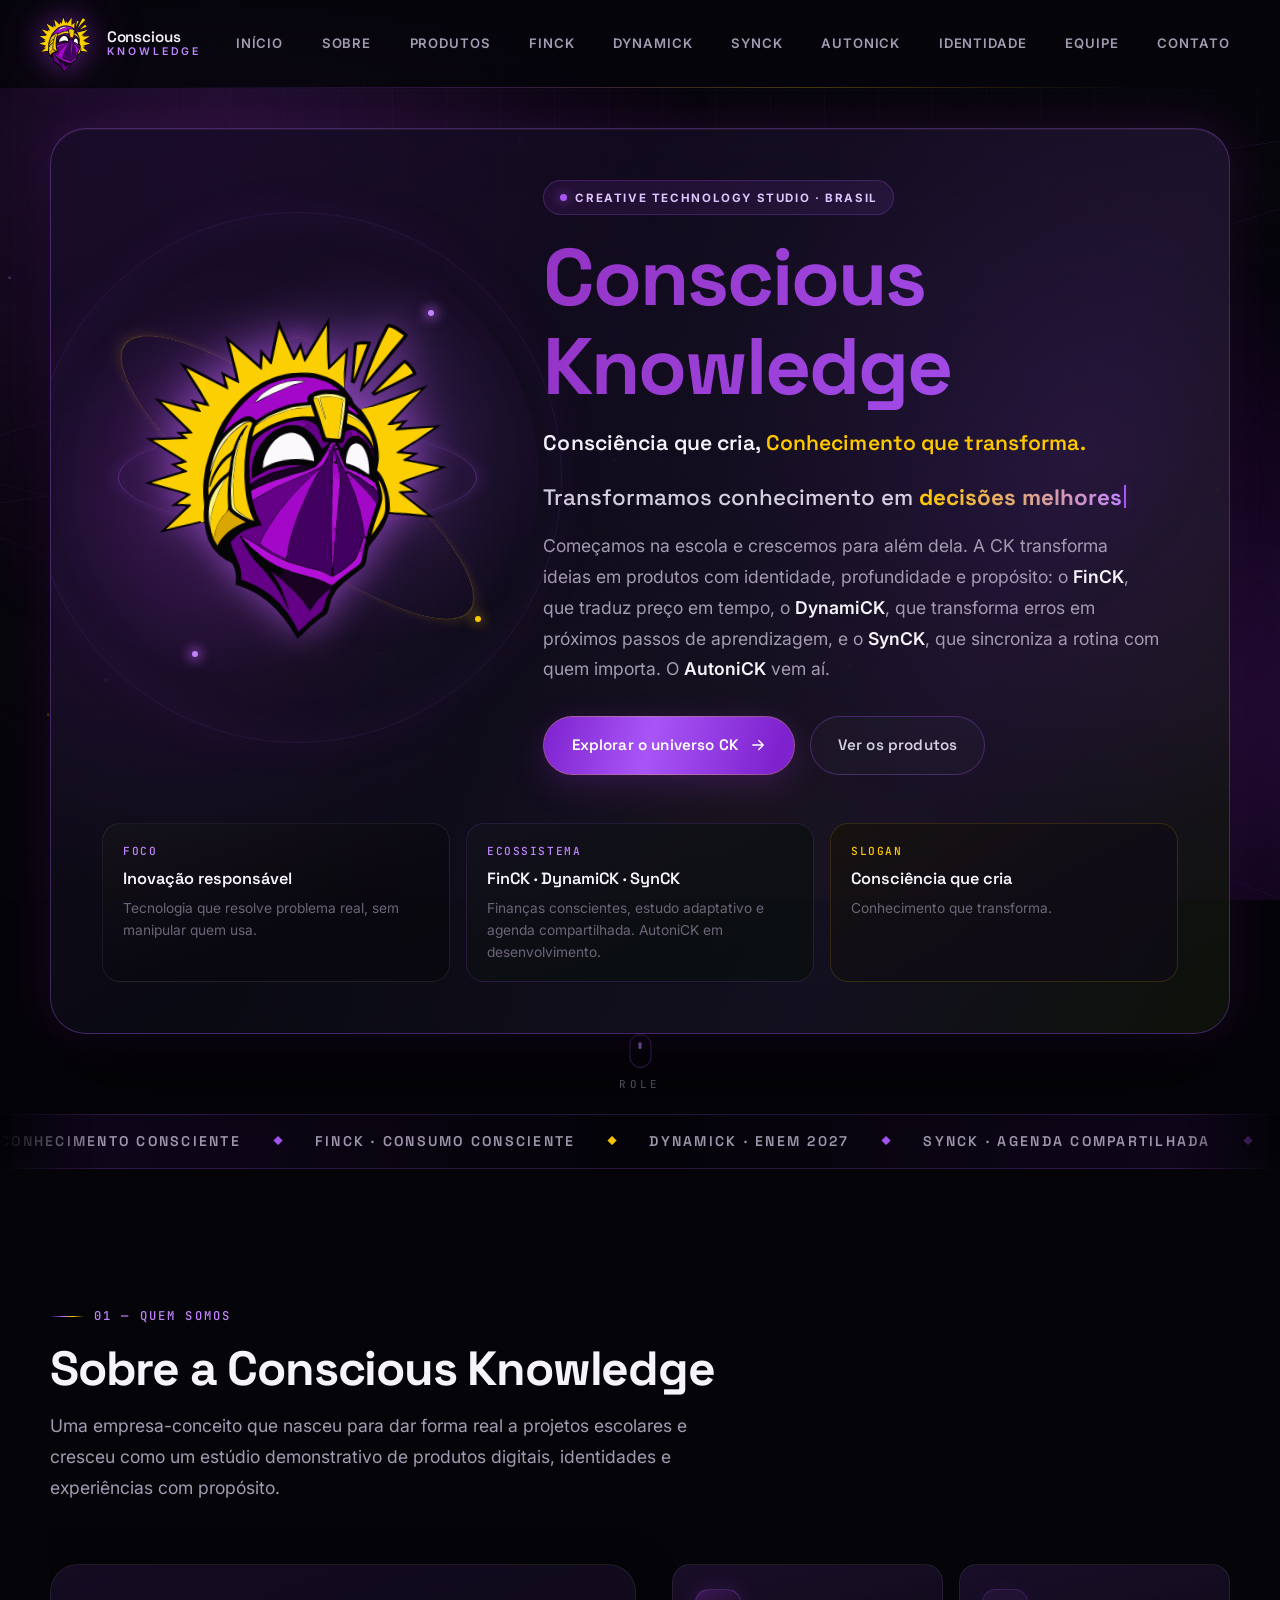
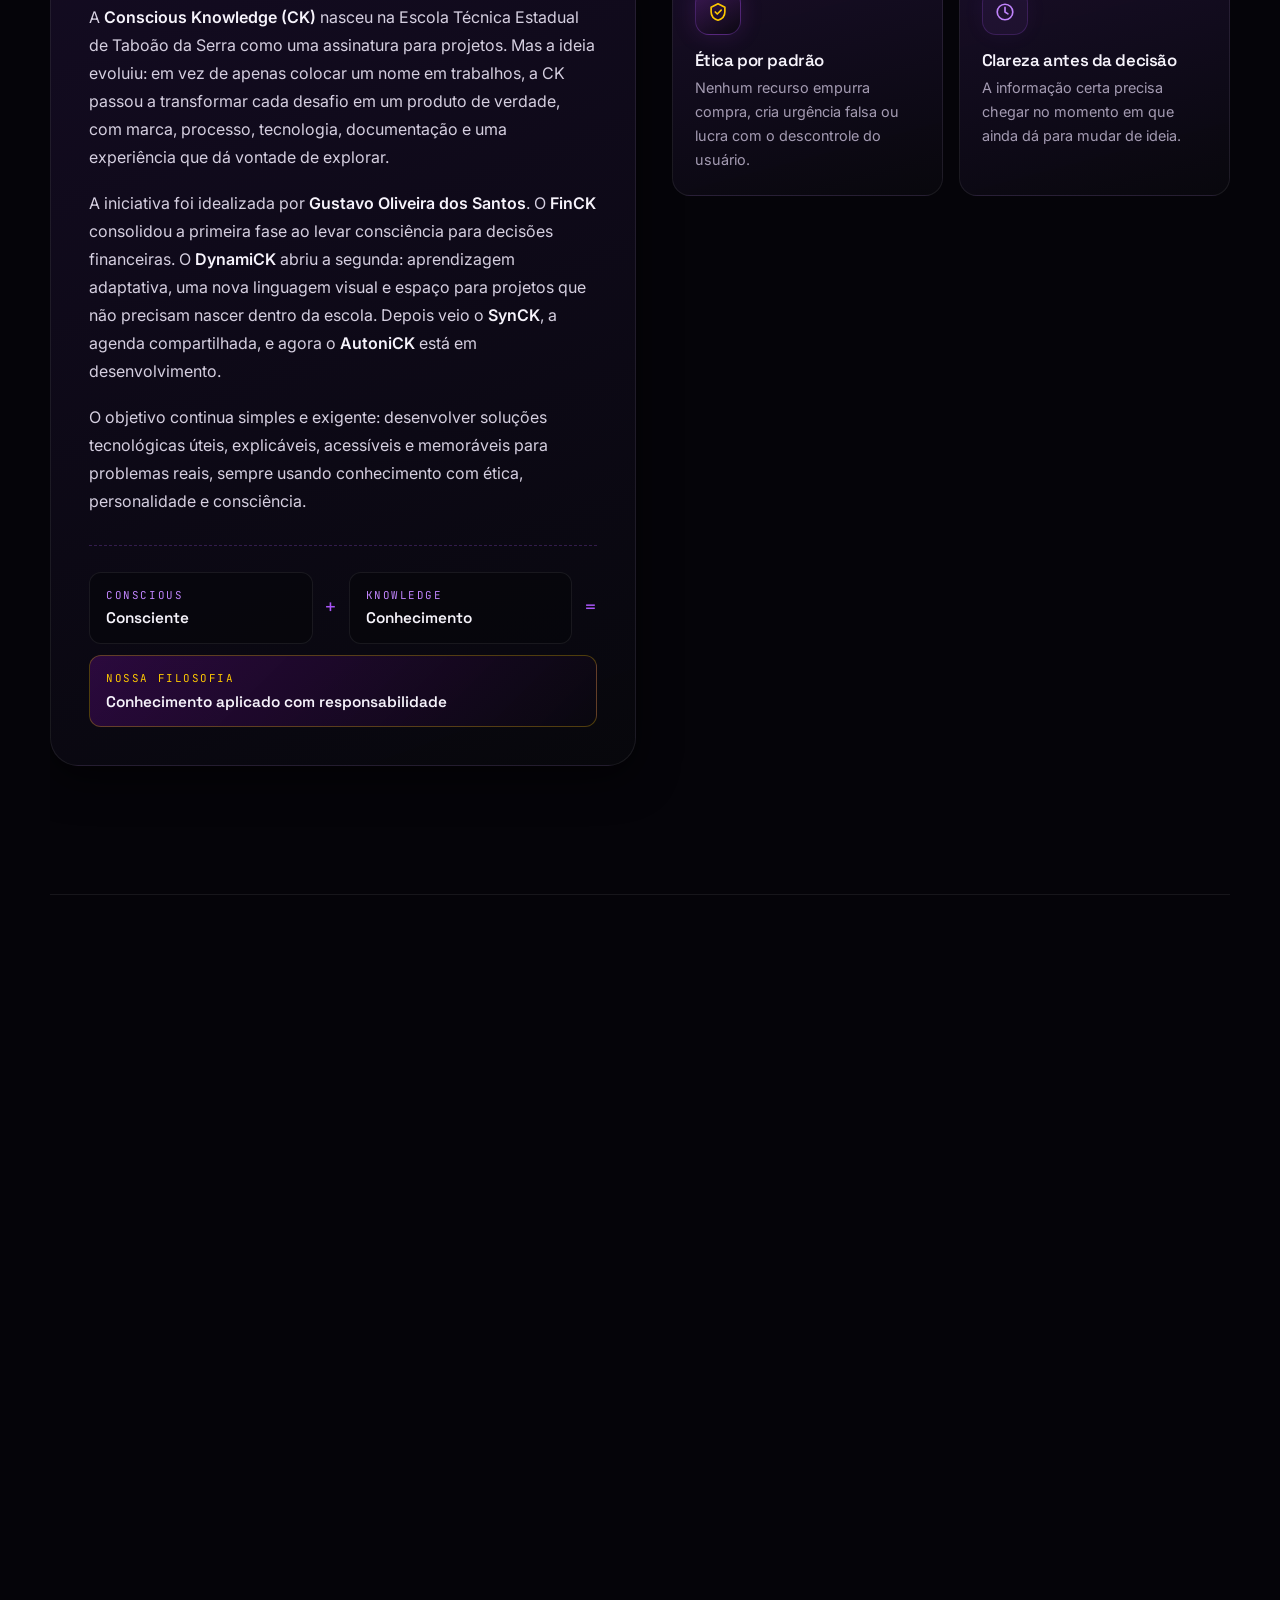
==== commit a90af43b: "Uma logo só e seções do SynCK e do AutoniCK - Logo oficial (máscara) também no topo do site e nas ap" ====
--- a/index.html
+++ b/index.html
@@ -98,9 +98,9 @@
         <li><a href="#produtos">Produtos</a></li>
         <li><a href="#finck">FinCK</a></li>
         <li><a href="#dynamick">DynamiCK</a></li>
+        <li><a href="#synck">SynCK</a></li>
+        <li><a href="#autonick">AutoniCK</a></li>
         <li><a href="#identidade">Identidade</a></li>
-        <li><a href="#entrega">Entrega</a></li>
-        <li><a href="#apresentacoes">Palco</a></li>
         <li><a href="#equipe">Equipe</a></li>
         <li><a href="#contato">Contato</a></li>
       </ul>
@@ -125,8 +125,8 @@
               <span class="nucleo__anel nucleo__anel--c"></span>
               <span class="nucleo__orbita"><i class="nucleo__satelite"></i></span>
               <span class="nucleo__orbita nucleo__orbita--2"><i class="nucleo__satelite nucleo__satelite--ouro"></i></span>
-              <div class="nucleo__marca nucleo__marca--origem nucleo__marca--unica is-active">
-                <picture><source type="image/webp" srcset="midia/logo-ck-origem-120.webp 120w, midia/logo-ck-origem-240.webp 240w, midia/logo-ck-origem-360.webp 360w, midia/logo-ck-origem-480.webp 480w, midia/logo-ck-origem-720.webp 720w" sizes="(max-width: 860px) 210px, 250px"><img src="midia/logo-ck-origem-360.png" alt="Logo da Conscious Knowledge" width="1365" height="2048" decoding="async" fetchpriority="high"></picture>
+              <div class="nucleo__marca nucleo__marca--unica">
+                <img src="midia/ck-logo.svg" alt="Logo da Conscious Knowledge" width="320" height="320" decoding="async" fetchpriority="high">
               </div>
               <span class="nucleo__faisca nucleo__faisca--1"></span>
               <span class="nucleo__faisca nucleo__faisca--2"></span>
@@ -363,7 +363,7 @@
           <span class="produto__selo produto__selo--novo">Novo</span>
           <h3>Syn<span>CK</span></h3>
           <p>Agenda compartilhada: compromissos, tarefas e lembretes sincronizados com quem divide a rotina com você, no Android, no iPhone e no computador.</p>
-          <a class="produto__link" href="https://gustavooliveira-xxx.github.io/synck-app/" target="_blank" rel="noopener">Abrir o SynCK <span aria-hidden="true">↗</span></a>
+          <a class="produto__link" href="#synck">Conhecer o SynCK <span aria-hidden="true">→</span></a>
         </li>
         <li class="produto produto--breve" data-tilt>
           <div class="produto__logo">
@@ -372,7 +372,7 @@
           <span class="produto__selo produto__selo--breve">Em desenvolvimento</span>
           <h3>Autoni<span>CK</span></h3>
           <p>O próximo produto da CK está sendo construído. Em breve, mais novidades por aqui.</p>
-          <span class="produto__link produto__link--breve">Em breve</span>
+          <a class="produto__link" href="#autonick">Ver o que vem aí <span aria-hidden="true">→</span></a>
         </li>
       </ul>
     </section>
@@ -927,10 +927,72 @@
 
     </section>
 
+    <!-- ========== SYNCK ========== -->
+    <section id="synck" class="synck-secao">
+      <header>
+        <p class="secao-indice secao-indice--synck">05 — Terceiro produto · Agenda compartilhada</p>
+        <h2>Syn<span class="texto-synck">CK</span></h2>
+        <p class="secao-sub">Sua rotina, sincronizada com quem importa.</p>
+      </header>
+
+      <div class="synck-intro">
+        <div class="synck-intro__texto">
+          <p class="synck-intro__chamada">Quem divide a vida com outras pessoas combina tudo por mensagem e perde informação: <em>"era terça ou quarta?"</em>, <em>"quem leva a vó no médico?"</em>.</p>
+          <p>O <strong>SynCK</strong> junta compromissos, tarefas e lembretes num calendário só, que todo mundo vê ao mesmo tempo, cada pessoa com o acesso que você escolher. Serve para casal, família, amigos, república, equipe pequena, grupo de estudo e viagens.</p>
+          <ul class="synck-aparelhos" aria-label="Onde funciona">
+            <li>Android</li><li>iPhone</li><li>iPad</li><li>Computador</li>
+          </ul>
+          <div class="synck-acoes">
+            <a class="btn btn--synck" href="https://gustavooliveira-xxx.github.io/synck-app/" target="_blank" rel="noopener" data-magnetico>Abrir o SynCK <span aria-hidden="true">↗</span></a>
+            <a class="btn btn--fantasma" href="https://github.com/GustavoOliveira-xxx/synck-app/blob/main/COMO_INSTALAR.md" target="_blank" rel="noopener">Como instalar <span aria-hidden="true">↗</span></a>
+          </div>
+        </div>
+        <div class="synck-intro__marca" aria-hidden="true">
+          <span class="synck-intro__halo"></span>
+          <picture><source type="image/webp" srcset="midia/logo-synck-480.webp"><img src="midia/logo-synck-480.png" alt="" width="480" height="335" loading="lazy" decoding="async"></picture>
+          <p class="synck-intro__nome">Syn<span>CK</span></p>
+        </div>
+      </div>
+
+      <ul class="synck-recursos">
+        <li class="synck-recurso" data-tilt><span>01</span><h3>Agendas compartilhadas</h3><p>Convite por código ou e-mail e cinco papéis, de proprietário a visualizador. Tirou alguém, o acesso some na hora.</p></li>
+        <li class="synck-recurso" data-tilt><span>02</span><h3>Cada um vê o que deve</h3><p>Eventos e tarefas podem ser privados ou só para quem participa. No horário em comum, os outros veem só "ocupado".</p></li>
+        <li class="synck-recurso" data-tilt><span>03</span><h3>Tarefas e lembretes</h3><p>Responsável, prazo, subtarefas e lembretes no celular de cada um. Escreva "Pagar luz todo dia 10" e ele entende.</p></li>
+        <li class="synck-recurso" data-tilt><span>04</span><h3>Funciona sem internet</h3><p>As mudanças ficam guardadas no aparelho e sobem sozinhas quando a conexão volta, sem perder nada.</p></li>
+      </ul>
+    </section>
+
+    <!-- ========== AUTONICK ========== -->
+    <section id="autonick" class="autonick-secao">
+      <header>
+        <p class="secao-indice secao-indice--autonick">06 — Próximo produto · Em desenvolvimento</p>
+        <h2>Autoni<span class="texto-autonick">CK</span></h2>
+        <p class="secao-sub">O próximo produto da CK já tem nome, cara e vinheta. Agora começa a construção.</p>
+      </header>
+
+      <div class="autonick-vitrine">
+        <div class="autonick-palco" aria-hidden="true">
+          <span class="autonick-palco__raios"></span>
+          <span class="autonick-palco__halo"></span>
+          <picture><source type="image/webp" srcset="midia/logo-autonick-360.webp 360w, midia/logo-autonick-720.webp 720w" sizes="(max-width: 860px) 300px, 420px"><img src="midia/logo-autonick-480.png" alt="" width="480" height="505" loading="lazy" decoding="async"></picture>
+        </div>
+        <div class="autonick-texto">
+          <span class="autonick-selo">Em desenvolvimento</span>
+          <p>Ainda não dá para contar tudo, mas o AutoniCK vai seguir o que move a CK: tecnologia útil, explicável e feita com consciência.</p>
+          <ol class="autonick-etapas" aria-label="Andamento do AutoniCK">
+            <li class="is-feito"><b>Nome e logo</b><span>Prontos</span></li>
+            <li class="is-feito"><b>Vinheta de abertura</b><span>Pronta</span></li>
+            <li class="is-agora"><b>Desenvolvimento</b><span>Começando</span></li>
+            <li><b>Lançamento</b><span>Em breve</span></li>
+          </ol>
+        </div>
+      </div>
+    </section>
+
     <!-- ========== IDENTIDADE ========== -->
     <section id="identidade" class="identidade-secao identidade-secao--unica">
       <header>
-        <p class="secao-indice">05 — Identidade</p>
+        <p class="secao-indice">07 — Identidade</p>
         <h2>Uma <span class="texto-gradiente">marca só</span></h2>
         <p class="secao-sub">
           A CK tem uma identidade oficial: a máscara roxa e dourada, com os olhos arregalados de quem
@@ -968,7 +1030,7 @@
     <section id="entrega">
 
       <header>
-        <p class="secao-indice">06 — Projeto Interdisciplinar</p>
+        <p class="secao-indice">08 — Projeto Interdisciplinar</p>
         <h2>O que entregamos</h2>
         <p class="secao-sub">
           O Interdisciplinar não é só um app. É um conjunto de entregas que mostra domínio técnico,
@@ -1121,7 +1183,7 @@
     <section id="apresentacoes" class="palcos-secao">
 
       <header>
-        <p class="secao-indice">07 · Palco</p>
+        <p class="secao-indice">09 · Palco</p>
         <h2>Apresentações do <span class="h2-sub">FinCK</span></h2>
         <p class="secao-sub">
           Duas apresentações, dois momentos. Ambas rodam no navegador, com navegação por teclado
@@ -1226,7 +1288,7 @@
     <section id="equipe">
 
       <header>
-        <p class="secao-indice">08 · Quem constrói</p>
+        <p class="secao-indice">10 · Quem constrói</p>
         <h2>Nossa Equipe</h2>
         <p class="secao-sub">
           Seis estudantes desenvolvendo um produto real, do conceito à defesa.
@@ -1339,7 +1401,7 @@
     <section id="contato">
 
       <header>
-        <p class="secao-indice">09 · Fale com a gente</p>
+        <p class="secao-indice">11 · Fale com a gente</p>
         <h2>Contato</h2>
         <p class="secao-sub">
           Dúvidas sobre a CK, o FinCK, o DynamiCK, o SynCK ou uma próxima ideia? É só chamar.
@@ -1412,6 +1474,8 @@
         <a href="#produtos">Produtos</a>
         <a href="#finck">FinCK</a>
         <a href="#dynamick">DynamiCK</a>
+        <a href="#synck">SynCK</a>
+        <a href="#autonick">AutoniCK</a>
         <a href="#identidade">Identidade</a>
         <a href="#entrega">Entrega</a>
         <a href="#apresentacoes">Palco</a>
--- a/style.css
+++ b/style.css
@@ -28,7 +28,6 @@
    19. Responsivo, motion e impressão
    ============================================================ */
 
-
 /* ============ 01. TOKENS ==================================== */
 :root {
   /* — base preta em camadas — */
@@ -64,7 +63,7 @@
   --verde: #1fd18f;
   --vermelho: #ff4d5e;
 
-  /* — alter ego: menta, ciano e luz — */
+  /* — verde do DynamiCK (cor do produto, usada só na seção dele) — */
   --mint-950: #02150f;
   --mint-900: #04281d;
   --mint-800: #07563d;
@@ -98,9 +97,7 @@
   --grad-marca: linear-gradient(120deg, var(--purple-700) 0%, var(--purple-500) 46%, var(--purple-400) 100%);
   --grad-mista: linear-gradient(115deg, var(--purple-500) 0%, var(--purple-400) 44%, var(--yellow-400) 118%);
   --grad-linha: linear-gradient(90deg, transparent, var(--purple-400), var(--yellow-400), transparent);
-  --grad-futuro: linear-gradient(120deg, var(--mint-700), var(--mint-500) 52%, var(--cyan-400));
-  --grad-fusao: linear-gradient(105deg, var(--purple-400), var(--yellow-400) 38%, var(--mint-500) 68%, var(--cyan-400));
-  --grad-linha-dupla: linear-gradient(90deg, transparent, var(--purple-400), var(--yellow-400), var(--mint-500), var(--cyan-400), transparent);
+  --grad-dynamick: linear-gradient(120deg, var(--mint-700), var(--mint-500) 52%, var(--cyan-400));
   --grad-vidro: linear-gradient(160deg, rgba(255, 255, 255, .05), rgba(255, 255, 255, 0) 58%);
 
   --radius-sm: 12px;
@@ -124,7 +121,6 @@
   --ease-out: cubic-bezier(.16, 1, .3, 1);
   --transition: .4s var(--ease);
 }
-
 
 /* ============ 02. RESET E BASE =============================== */
 *,
@@ -237,7 +233,6 @@
   scrollbar-color: var(--purple-600) var(--bg-1);
 }
 
-
 /* ============ 03. FUNDO ANIMADO ============================== */
 .cena-fundo {
   position: fixed;
@@ -325,83 +320,7 @@
   background-image: url("data:image/svg+xml,%3Csvg xmlns='http://www.w3.org/2000/svg' width='160' height='160'%3E%3Cfilter id='n'%3E%3CfeTurbulence type='fractalNoise' baseFrequency='.85' numOctaves='3'/%3E%3C/filter%3E%3Crect width='160' height='160' filter='url(%23n)'/%3E%3C/svg%3E");
 }
 
-
 /* ============ 04. PRELOADER ================================= */
-.preloader {
-  position: fixed;
-  inset: 0;
-  z-index: 3000;
-  display: grid;
-  place-content: center;
-  justify-items: center;
-  gap: 1.25rem;
-  background: var(--bg-0);
-  transition: opacity .7s var(--ease), visibility .7s;
-}
-
-.preloader.is-pronto {
-  opacity: 0;
-  visibility: hidden;
-}
-
-.preloader__core {
-  position: relative;
-  display: grid;
-  place-items: center;
-  width: 150px;
-  height: 150px;
-}
-
-.preloader__ring {
-  position: absolute;
-  inset: 0;
-  border-radius: 50%;
-  border: 1px solid rgba(168, 85, 247, .4);
-  border-top-color: var(--yellow-400);
-  animation: ck-spin 1.6s linear infinite;
-}
-
-.preloader__ring--2 {
-  inset: 14%;
-  border-color: rgba(254, 200, 0, .22);
-  border-bottom-color: var(--purple-400);
-  animation-duration: 2.4s;
-  animation-direction: reverse;
-}
-
-.preloader__logo {
-  width: 58%;
-  filter: drop-shadow(0 0 20px var(--purple-glow-strong));
-  animation: pulsa 2.4s ease-in-out infinite;
-}
-
-.preloader__brand {
-  font-family: var(--font-display);
-  font-size: .82rem;
-  font-weight: 700;
-  letter-spacing: .38em;
-  text-transform: uppercase;
-  color: var(--text-2);
-}
-
-.preloader__bar {
-  width: 190px;
-  height: 3px;
-  border-radius: 999px;
-  background: rgba(255, 255, 255, .08);
-  overflow: hidden;
-}
-
-.preloader__bar span {
-  display: block;
-  height: 100%;
-  width: 40%;
-  border-radius: inherit;
-  background: var(--grad-mista);
-  box-shadow: 0 0 14px var(--purple-glow);
-  animation: carrega 1.4s var(--ease) infinite;
-}
-
 
 /* ============ 05. CURSOR ==================================== */
 .cursor {
@@ -442,7 +361,6 @@
   background: rgba(254, 200, 0, .07);
 }
 
-
 /* ============ 06. TIPOGRAFIA E UTILITÁRIOS =================== */
 h1,
 h2,
@@ -563,7 +481,6 @@
   box-shadow: 0 0 10px var(--yellow-glow);
   animation: pulsa-ponto 1.8s ease-in-out infinite;
 }
-
 
 /* ============ 07. HEADER E NAVEGAÇÃO ======================== */
 body>header {
@@ -768,7 +685,6 @@
   pointer-events: none;
   transition: width .1s linear;
 }
-
 
 /* ============ 08. BOTÕES ==================================== */
 .btn {
@@ -856,7 +772,6 @@
   animation: ck-spin 2.6s linear infinite;
 }
 
-
 /* ============ 09. LAYOUT DE SEÇÕES ========================== */
 main {
   position: relative;
@@ -876,7 +791,6 @@
 main>section>header {
   margin-bottom: clamp(2.5rem, 5vw, 3.75rem);
 }
-
 
 /* ============ 09b. HERO + NÚCLEO 3D ========================= */
 #inicio {
@@ -1179,7 +1093,6 @@
   animation: rolinha 1.8s var(--ease) infinite;
 }
 
-
 /* ============ 10. TICKER ==================================== */
 .ticker {
   position: relative;
@@ -1218,7 +1131,6 @@
 .ticker:hover .ticker__trilha {
   animation-play-state: paused;
 }
-
 
 /* ============ 11. SOBRE + PILARES =========================== */
 .sobre-grade {
@@ -1399,7 +1311,6 @@
   transform: translateZ(14px);
 }
 
-
 /* ============ 12. FINCK — INTRO, DEVICE, NÚMEROS ============ */
 .finck-intro {
   display: grid;
@@ -1809,7 +1720,6 @@
   color: var(--text-2);
   transform: translateZ(16px);
 }
-
 
 /* ============ 13. PRISMA 3D E CALCULADORA ================== */
 .prisma-secao {
@@ -2035,7 +1945,6 @@
   border: 1px solid var(--border);
 }
 
-
 /* ============ 14. FUNÇÕES, FLUXO, TECNOLOGIA =============== */
 .funcoes {
   display: grid;
@@ -2342,7 +2251,6 @@
   font-size: .8rem;
   color: var(--text-3);
 }
-
 
 /* ============ 15. ENTREGA ================================== */
 .entregaveis {
@@ -2490,7 +2398,6 @@
   color: var(--text-2);
 }
 
-
 /* ============ 16. EQUIPE =================================== */
 #equipe .classroom {
   margin-bottom: 1.25rem;
@@ -2663,7 +2570,6 @@
   -webkit-text-stroke: 1px rgba(254, 200, 0, .6);
 }
 
-
 /* ============ 17. CONTATO E RODAPÉ ========================= */
 #contato address {
   font-style: normal;
@@ -2800,7 +2706,6 @@
   font-size: .86rem;
 }
 
-
 /* ============ 18. REVEAL E KEYFRAMES ======================= */
 .reveal {
   opacity: 0;
@@ -2860,16 +2765,6 @@
   }
 }
 
-@keyframes carrega {
-  0% {
-    transform: translateX(-100%);
-  }
-
-  100% {
-    transform: translateX(350%);
-  }
-}
-
 @keyframes flutua {
 
   0%,
@@ -3072,7 +2967,6 @@
     transform-origin: bottom;
   }
 }
-
 
 /* ============ 19. RESPONSIVO =============================== */
 @media (max-width: 1080px) {
@@ -3292,7 +3186,6 @@
 @media print {
 
   .cena-fundo,
-  .preloader,
   .cursor,
   .ticker,
   .hero-scroll,
@@ -3306,17 +3199,15 @@
   }
 }
 
-
 /* ============================================================
-   20. CK MULTIVERSE — CAMADA DE EXPANSÃO DA IDENTIDADE
-   A base roxa/ouro permanece intacta. Esta camada acrescenta
-   o alter ego menta/ciano, novos palcos 3D e mais movimento.
+   20. CAMADA DE PROFUNDIDADE
+   Palcos 3D, reflexos e mais movimento sobre a base roxa e ouro.
    ============================================================ */
 
 body {
   --tema-cor: var(--purple-400);
   --tema-cor-rgb: 168, 85, 247;
-  --tema-secundaria: var(--mint-500);
+  --tema-secundaria: var(--purple-400);
   --tema-secundaria-rgb: 168, 85, 247;
   --tema-luz: var(--yellow-400);
   overflow-x: clip;
@@ -3332,22 +3223,6 @@
   --tema-cor-rgb: 168, 85, 247;
   --tema-secundaria: var(--yellow-400);
   --tema-secundaria-rgb: 254, 200, 0;
-  --tema-luz: var(--yellow-400);
-}
-
-body[data-tema="futuro"] {
-  --tema-cor: var(--mint-500);
-  --tema-cor-rgb: 168, 85, 247;
-  --tema-secundaria: var(--cyan-500);
-  --tema-secundaria-rgb: 254, 200, 0;
-  --tema-luz: var(--mint-300);
-}
-
-body[data-tema="fusao"] {
-  --tema-cor: var(--mint-500);
-  --tema-cor-rgb: 168, 85, 247;
-  --tema-secundaria: var(--purple-400);
-  --tema-secundaria-rgb: 168, 85, 247;
   --tema-luz: var(--yellow-400);
 }
 
@@ -3360,7 +3235,7 @@
   background: radial-gradient(circle, rgba(168, 85, 247, .2), rgba(126, 34, 206, .07) 46%, transparent 72%);
   filter: blur(80px);
   opacity: .5;
-  animation: orbe-futuro-a 28s ease-in-out infinite alternate;
+  animation: orbe-d 28s ease-in-out infinite alternate;
 }
 
 .orbe--5 {
@@ -3371,23 +3246,12 @@
   background: radial-gradient(circle, rgba(254, 200, 0, .15), rgba(168, 85, 247, .04) 52%, transparent 72%);
   filter: blur(70px);
   opacity: .38;
-  animation: orbe-futuro-b 37s ease-in-out infinite alternate-reverse;
+  animation: orbe-e 37s ease-in-out infinite alternate-reverse;
 }
 
 body[data-tema="origem"] .orbe--4,
 body[data-tema="origem"] .orbe--5 {
   opacity: .08;
-}
-
-body[data-tema="futuro"] .orbe--1,
-body[data-tema="futuro"] .orbe--2,
-body[data-tema="futuro"] .orbe--3 {
-  opacity: .12;
-}
-
-body[data-tema="futuro"] .orbe--4,
-body[data-tema="futuro"] .orbe--5 {
-  opacity: .72;
 }
 
 .cena-fundo__ribbon {
@@ -3456,11 +3320,11 @@
   background: linear-gradient(180deg, transparent 0%, rgba(var(--tema-cor-rgb), .06) 48%, transparent 100%);
 }
 
-@keyframes orbe-futuro-a {
+@keyframes orbe-d {
   to { transform: translate(-12vw, 15vh) scale(1.18) rotate(18deg); }
 }
 
-@keyframes orbe-futuro-b {
+@keyframes orbe-e {
   to { transform: translate(14vw, -20vh) scale(.82) rotate(-22deg); }
 }
 
@@ -3477,200 +3341,10 @@
 }
 
 /* — Preloader de duas energias — */
-.preloader__core {
-  width: 190px;
-  height: 170px;
-  perspective: 800px;
-}
-
-.preloader__ring {
-  inset: 6%;
-  border-left-color: var(--mint-500);
-}
-
-.preloader__ring--2 {
-  inset: 20%;
-  border-right-color: var(--cyan-500);
-}
-
-.preloader__logo {
-  position: absolute;
-  object-fit: contain;
-}
-
-.preloader__logo--origem {
-  width: 64px;
-  height: 108px;
-  transform: translateX(-38px) rotateY(18deg);
-  filter: drop-shadow(0 0 18px var(--purple-glow-strong));
-  animation: preloader-origem 2.6s ease-in-out infinite alternate;
-}
-
-.preloader__logo--futuro {
-  width: 118px;
-  height: 84px;
-  transform: translateX(38px) rotateY(-18deg);
-  filter: drop-shadow(0 0 18px var(--mint-glow-strong));
-  animation: preloader-futuro 2.6s ease-in-out infinite alternate;
-}
-
-.preloader__bar span {
-  background: var(--grad-fusao);
-  box-shadow: 0 0 20px var(--mint-glow), 0 0 20px var(--purple-glow);
-}
-
-@keyframes preloader-origem {
-  to { transform: translateX(-48px) translateZ(28px) rotateY(4deg) rotate(-3deg); }
-}
-
-@keyframes preloader-futuro {
-  to { transform: translateX(48px) translateZ(28px) rotateY(-4deg) rotate(3deg); }
-}
 
 /* — Seletor flutuante de atmosfera — */
-.tema-dock {
-  position: fixed;
-  z-index: 1150;
-  right: 1.15rem;
-  top: 50%;
-  display: grid;
-  gap: .45rem;
-  padding: .65rem .5rem;
-  border: 1px solid rgba(255, 255, 255, .1);
-  border-radius: 999px;
-  background: rgba(6, 5, 10, .72);
-  box-shadow: 0 18px 48px rgba(0, 0, 0, .42), inset 0 1px 0 rgba(255,255,255,.05);
-  backdrop-filter: blur(18px) saturate(150%);
-  transform: translateY(-50%);
-}
-
-.tema-dock__rotulo {
-  position: absolute;
-  right: 100%;
-  top: 50%;
-  margin-right: .7rem;
-  color: var(--text-3);
-  font-family: var(--font-mono);
-  font-size: .54rem;
-  letter-spacing: .17em;
-  text-transform: uppercase;
-  opacity: 0;
-  transform: translate(8px, -50%);
-  transition: opacity .3s ease, transform .3s var(--ease);
-  pointer-events: none;
-}
-
-.tema-dock:hover .tema-dock__rotulo {
-  opacity: 1;
-  transform: translate(0, -50%);
-}
-
-.tema-dock button {
-  position: relative;
-  display: grid;
-  width: 30px;
-  height: 30px;
-  place-items: center;
-  border: 0;
-  border-radius: 50%;
-  color: var(--text-0);
-  background: transparent;
-  cursor: pointer;
-  transition: background .3s ease, transform .3s var(--ease);
-}
-
-.tema-dock button:hover,
-.tema-dock button.is-active {
-  background: rgba(255, 255, 255, .08);
-  transform: scale(1.12);
-}
-
-.tema-dock button i {
-  width: 9px;
-  height: 9px;
-  border: 1px solid rgba(255,255,255,.35);
-  border-radius: 50%;
-  background: var(--purple-400);
-  box-shadow: 0 0 12px var(--purple-glow-strong);
-}
-
-.tema-dock button:nth-of-type(2) i {
-  background: linear-gradient(135deg, var(--purple-400) 40%, var(--yellow-400) 48%, var(--mint-500) 58%);
-  box-shadow: -3px 0 10px var(--purple-glow), 3px 0 10px var(--mint-glow);
-}
-
-.tema-dock button:nth-of-type(3) i {
-  background: var(--mint-500);
-  box-shadow: 0 0 12px var(--mint-glow-strong);
-}
-
-.tema-dock button span {
-  position: absolute;
-  right: calc(100% + .8rem);
-  padding: .35rem .6rem;
-  white-space: nowrap;
-  color: var(--text-1);
-  border: 1px solid var(--border);
-  border-radius: 999px;
-  background: rgba(7, 6, 12, .9);
-  font-family: var(--font-mono);
-  font-size: .55rem;
-  letter-spacing: .08em;
-  text-transform: uppercase;
-  opacity: 0;
-  transform: translateX(8px);
-  transition: opacity .25s ease, transform .25s ease;
-  pointer-events: none;
-}
-
-.tema-dock button:hover span,
-.tema-dock button:focus-visible span {
-  opacity: 1;
-  transform: none;
-}
 
 /* — Cabeçalho com assinatura dupla — */
-.logo-container__dupla {
-  position: relative;
-  display: block;
-  width: 78px;
-  height: 62px;
-}
-
-.logo-container__dupla picture {
-  display: contents;
-}
-
-.logo-container__dupla img {
-  position: absolute;
-  object-fit: contain;
-}
-
-.logo-container__dupla .marca-dupla--origem {
-  z-index: 2;
-  left: 0;
-  top: 1px;
-  width: 39px;
-  height: 59px;
-  transform: rotate(-5deg);
-}
-
-.logo-container__dupla .marca-dupla--futuro {
-  right: -2px;
-  bottom: 6px;
-  width: 58px;
-  height: 39px;
-  filter: drop-shadow(0 0 12px var(--mint-glow));
-  transform: rotate(6deg);
-}
-
-.logo-container a:hover .logo-container__dupla .marca-dupla--origem {
-  transform: translateX(-4px) rotate(-10deg) scale(1.05);
-}
-
-.logo-container a:hover .logo-container__dupla .marca-dupla--futuro {
-  transform: translateX(5px) rotate(11deg) scale(1.06);
-}
 
 body > header::after {
   content: "";
@@ -3679,7 +3353,7 @@
   right: 0;
   bottom: -1px;
   height: 1px;
-  background: var(--grad-linha-dupla);
+  background: var(--grad-linha);
   opacity: .26;
   transform: scaleX(.8);
   transition: opacity .35s ease, transform .5s var(--ease);
@@ -3688,11 +3362,6 @@
 body > header.is-scrolled::after {
   opacity: .85;
   transform: scaleX(1);
-}
-
-body[data-tema="futuro"] nav a::after {
-  background: linear-gradient(90deg, var(--mint-500), var(--cyan-400));
-  box-shadow: 0 0 12px var(--mint-glow);
 }
 
 /* — Hero: vidro, reflexos e duas marcas em profundidade — */
@@ -3810,17 +3479,6 @@
   filter: drop-shadow(0 0 18px var(--purple-glow-strong)) drop-shadow(0 22px 20px rgba(0,0,0,.45));
 }
 
-.nucleo__marca--futuro {
-  right: -8%;
-  top: 21%;
-  width: 70%;
-  height: 58%;
-  color: var(--mint-400);
-  opacity: .52;
-  transform: translateZ(-42px) rotateY(-20deg) rotateZ(6deg) scale(.86);
-  filter: saturate(.65) drop-shadow(0 0 15px var(--mint-glow));
-}
-
 .nucleo__marca--origem:not(.is-active) {
   z-index: 2;
   opacity: .48;
@@ -3828,21 +3486,14 @@
   filter: saturate(.58) drop-shadow(0 0 12px var(--purple-glow));
 }
 
-.nucleo__marca--futuro.is-active {
-  z-index: 5;
-  opacity: 1;
-  transform: translate(-12%, 0) translateZ(78px) rotateY(-5deg) rotateZ(1deg) scale(1.08);
-  filter: drop-shadow(0 0 22px var(--mint-glow-strong)) drop-shadow(0 24px 22px rgba(0,0,0,.45));
-}
-
 .nucleo__faisca {
   position: absolute;
   z-index: 8;
   width: 6px;
   height: 6px;
   border-radius: 50%;
-  background: var(--mint-400);
-  box-shadow: 0 0 12px 3px var(--mint-glow-strong);
+  background: var(--purple-300);
+  box-shadow: 0 0 12px 3px var(--purple-glow-strong);
   animation: faisca-flutua 4.5s ease-in-out infinite;
 }
 
@@ -3858,14 +3509,14 @@
 
 .nucleo__anel--a { border-color: rgba(168, 85, 247,.36); box-shadow: 0 0 22px rgba(168, 85, 247,.16), inset 0 0 22px rgba(147,51,196,.12); }
 .nucleo__anel--c { border-color: rgba(254, 200, 0,.25); }
-.nucleo__satelite { background: var(--mint-400); box-shadow: 0 0 16px var(--mint-glow-strong); }
+.nucleo__satelite { background: var(--purple-300); box-shadow: 0 0 16px var(--purple-glow-strong); }
 
 .hero-brand {
   grid-template-columns: minmax(280px, 390px) 1fr;
 }
 
 .hero-text h1 {
-  background: var(--grad-fusao);
+  background: var(--grad-mista);
   background-size: 240% 100%;
   -webkit-background-clip: text;
   background-clip: text;
@@ -3873,26 +3524,26 @@
 }
 
 .hero-eyebrow {
-  color: var(--mint-300);
+  color: var(--purple-200);
   background: linear-gradient(90deg, rgba(147,51,196,.13), rgba(168, 85, 247,.1));
   border-color: rgba(168, 85, 247,.24);
 }
 
 .hero-eyebrow .ponto-vivo {
-  background: var(--mint-500);
-  box-shadow: 0 0 12px var(--mint-glow-strong);
+  background: var(--purple-400);
+  box-shadow: 0 0 12px var(--purple-glow-strong);
 }
 
 .typed__texto {
   color: transparent;
-  background: linear-gradient(90deg, var(--yellow-400), var(--mint-400));
+  background: linear-gradient(90deg, var(--yellow-400), var(--purple-300));
   -webkit-background-clip: text;
   background-clip: text;
 }
 
 .typed__cursor {
-  background: var(--mint-500);
-  box-shadow: 0 0 10px var(--mint-glow);
+  background: var(--purple-400);
+  box-shadow: 0 0 10px var(--purple-glow);
 }
 
 .hero-metrics .metric-card:nth-child(2) {
@@ -3905,11 +3556,11 @@
   background: linear-gradient(150deg, rgba(254,200,0,.045), rgba(168, 85, 247,.035) 62%), rgba(8,8,11,.72);
 }
 
-.hero-metrics .metric-card:nth-child(2) .metric-label { color: var(--mint-400); }
+.hero-metrics .metric-card:nth-child(2) .metric-label { color: var(--purple-300); }
 .hero-metrics .metric-card:nth-child(3) .metric-label { color: var(--yellow-400); }
 
 .btn--primario {
-  background: linear-gradient(105deg, var(--purple-600), var(--purple-400) 42%, var(--mint-600) 92%);
+  background: linear-gradient(105deg, var(--purple-600), var(--purple-400) 42%, var(--purple-600) 92%);
   box-shadow: 0 12px 34px rgba(147,51,196,.2), 0 0 28px rgba(168, 85, 247,.07);
 }
 
@@ -3924,7 +3575,7 @@
 
 .ticker__trilha i:nth-of-type(3n + 1) { color: var(--purple-400); }
 .ticker__trilha i:nth-of-type(3n + 2) { color: var(--yellow-400); }
-.ticker__trilha i:nth-of-type(3n) { color: var(--mint-500); }
+.ticker__trilha i:nth-of-type(3n) { color: var(--purple-400); }
 
 @keyframes hero-reflexo {
   from { background-position: 100% 0; }
@@ -3938,7 +3589,6 @@
 @keyframes faisca-flutua {
   50% { transform: translate(12px, -16px) scale(1.45); opacity: .5; }
 }
-
 
 /* ============================================================
    21. DYNAMICK — UNIVERSO DE APRENDIZAGEM ADAPTATIVA
@@ -4478,8 +4128,7 @@
   font-size: 1.35rem;
 }
 
-.study-control input[type="range"],
-.fusion-lab input[type="range"] {
+.study-control input[type="range"] {
   --range-p: 20%;
   width: 100%;
   height: 6px;
@@ -4491,8 +4140,7 @@
   box-shadow: inset 0 1px 2px rgba(0,0,0,.5);
 }
 
-.study-control input[type="range"]::-webkit-slider-thumb,
-.fusion-lab input[type="range"]::-webkit-slider-thumb {
+.study-control input[type="range"]::-webkit-slider-thumb {
   width: 20px;
   height: 20px;
   appearance: none;
@@ -4630,7 +4278,7 @@
 
 /* — Mosaico de funções — */
 .titulo-bloco--menta::before {
-  background: var(--grad-futuro);
+  background: var(--grad-dynamick);
   box-shadow: 0 0 16px var(--mint-glow);
 }
 
@@ -4903,9 +4551,8 @@
 @keyframes knowledge-prism-idle { to { transform: rotateX(var(--k-rx)) rotateY(calc(var(--k-ry) + 360deg)); } }
 @keyframes dynamic-cta-sweep { 0%, 25% { transform: translateX(-140%) rotate(22deg); } 75%, 100% { transform: translateX(360%) rotate(22deg); } }
 
-
 /* ============================================================
-   22. IDENTIDADE — ORIGEM, ALTER EGO E REATOR DE FUSÃO
+   22. IDENTIDADE — UMA MARCA SÓ
    ============================================================ */
 
 .identidade-secao {
@@ -4923,622 +4570,26 @@
   width: 100vw;
   background:
     radial-gradient(circle at 14% 28%, rgba(147,51,196,.12), transparent 27%),
-    radial-gradient(circle at 86% 32%, rgba(37,240,162,.11), transparent 27%),
+    radial-gradient(circle at 86% 32%, rgba(168, 85, 247,.11), transparent 27%),
     radial-gradient(circle at 50% 72%, rgba(254,200,0,.04), transparent 32%);
   transform: translateX(-50%);
   pointer-events: none;
 }
 
-.secao-indice--dupla {
-  color: transparent;
-  background: var(--grad-fusao);
-  -webkit-background-clip: text;
-  background-clip: text;
-}
-
-.secao-indice--dupla::before {
-  background: var(--grad-linha-dupla);
-  box-shadow: -6px 0 12px var(--purple-glow), 6px 0 12px var(--mint-glow);
-}
-
 .texto-gradiente {
   color: transparent;
-  background: var(--grad-fusao);
+  background: var(--grad-mista);
   background-size: 200% 100%;
   -webkit-background-clip: text;
   background-clip: text;
   animation: identity-gradient 7s ease-in-out infinite alternate;
 }
 
-.identidade-paleta {
-  display: flex;
-  width: max-content;
-  margin: -1.4rem auto 3rem;
-  padding: .4rem;
-  border: 1px solid rgba(255,255,255,.1);
-  border-radius: 999px;
-  background: rgba(8,7,12,.72);
-  box-shadow: 0 16px 42px rgba(0,0,0,.35);
-  backdrop-filter: blur(16px);
-}
-
-.identidade-paleta button {
-  display: inline-flex;
-  align-items: center;
-  gap: .5rem;
-  padding: .65rem 1rem;
-  color: var(--text-3);
-  border: 0;
-  border-radius: 999px;
-  background: transparent;
-  font-family: var(--font-mono);
-  font-size: .58rem;
-  letter-spacing: .09em;
-  text-transform: uppercase;
-  cursor: pointer;
-  transition: color .3s ease, background .3s ease, transform .3s var(--ease);
-}
-
-.identidade-paleta button:hover {
-  color: var(--text-0);
-  transform: translateY(-2px);
-}
-
-.identidade-paleta button.is-active {
-  color: var(--text-0);
-  background: rgba(255,255,255,.07);
-  box-shadow: inset 0 1px 0 rgba(255,255,255,.05);
-}
-
-.identidade-paleta button i {
-  width: 8px;
-  height: 8px;
-  border-radius: 50%;
-  background: var(--purple-400);
-  box-shadow: 0 0 10px var(--purple-glow-strong);
-}
-
-.identidade-paleta button:nth-child(2) i {
-  background: linear-gradient(135deg, var(--purple-400) 42%, var(--yellow-400) 48%, var(--mint-500) 58%);
-  box-shadow: -3px 0 10px var(--purple-glow), 3px 0 10px var(--mint-glow);
-}
-
-.identidade-paleta button:last-child i {
-  background: var(--mint-500);
-  box-shadow: 0 0 10px var(--mint-glow-strong);
-}
-
-.identity-arena {
-  display: grid;
-  grid-template-columns: minmax(0, 1fr) 150px minmax(0, 1fr);
-  gap: 1.25rem;
-  align-items: center;
-}
-
-.identity-totem {
-  position: relative;
-  min-height: 770px;
-  overflow: hidden;
-  border: 1px solid rgba(168,85,247,.22);
-  border-radius: var(--radius-xl);
-  background:
-    radial-gradient(circle at 50% 35%, rgba(147,51,196,.17), transparent 36%),
-    linear-gradient(150deg, rgba(35,12,53,.48), rgba(7,6,12,.84) 58%);
-  box-shadow: 0 38px 95px rgba(0,0,0,.5), 0 0 58px rgba(147,51,196,.08), inset 0 1px 0 rgba(255,255,255,.05);
-  transform-style: preserve-3d;
-}
-
-.identity-totem--futuro {
-  border-color: rgba(37,240,162,.22);
-  background:
-    radial-gradient(circle at 50% 35%, rgba(37,240,162,.16), transparent 37%),
-    linear-gradient(150deg, rgba(4,38,27,.5), rgba(5,10,9,.85) 58%);
-  box-shadow: 0 38px 95px rgba(0,0,0,.5), 0 0 58px rgba(37,240,162,.07), inset 0 1px 0 rgba(255,255,255,.05);
-}
-
-.identity-totem::before {
-  content: "";
-  position: absolute;
-  inset: 0;
-  background-image:
-    linear-gradient(rgba(168,85,247,.032) 1px, transparent 1px),
-    linear-gradient(90deg, rgba(168,85,247,.032) 1px, transparent 1px);
-  background-size: 44px 44px;
-  mask-image: linear-gradient(#000, transparent 76%);
-}
-
-.identity-totem--futuro::before {
-  background-image:
-    linear-gradient(rgba(37,240,162,.034) 1px, transparent 1px),
-    linear-gradient(90deg, rgba(37,240,162,.034) 1px, transparent 1px);
-}
-
-.identity-totem__indice {
-  position: absolute;
-  z-index: 4;
-  top: 1.4rem;
-  left: 1.4rem;
-  color: var(--purple-300);
-  font-family: var(--font-mono);
-  font-size: .56rem;
-  letter-spacing: .16em;
-}
-
-.identity-totem--futuro .identity-totem__indice {
-  color: var(--mint-400);
-}
-
-.identity-totem__palco {
-  position: relative;
-  min-height: 520px;
-  display: grid;
-  place-items: center;
-  perspective: 1000px;
-  transform-style: preserve-3d;
-}
-
-.identity-totem__palco img {
-  position: relative;
-  z-index: 3;
-  width: 64%;
-  height: 430px;
-  object-fit: contain;
-  filter: drop-shadow(0 28px 24px rgba(0,0,0,.48)) drop-shadow(0 0 20px var(--purple-glow));
-  transform: translateZ(60px) rotateY(-4deg);
-  transition: transform .8s var(--ease-out), filter .5s ease;
-  animation: identity-logo-float 6s ease-in-out infinite;
-}
-
-.identity-totem--futuro .identity-totem__palco img {
-  width: 92%;
-  height: 360px;
-  filter: drop-shadow(0 28px 24px rgba(0,0,0,.48)) drop-shadow(0 0 20px var(--mint-glow));
-  transform: translateZ(60px) rotateY(4deg);
-  animation-delay: -3s;
-}
-
-.identity-totem:hover .identity-totem__palco img {
-  filter: drop-shadow(0 34px 28px rgba(0,0,0,.52)) drop-shadow(0 0 32px var(--purple-glow-strong));
-}
-
-.identity-totem--futuro:hover .identity-totem__palco img {
-  filter: drop-shadow(0 34px 28px rgba(0,0,0,.52)) drop-shadow(0 0 32px var(--mint-glow-strong));
-}
-
-.identity-totem__anel {
-  position: absolute;
-  top: 50%;
-  left: 50%;
-  border: 1px solid rgba(168,85,247,.25);
-  border-radius: 50%;
-  transform-style: preserve-3d;
-}
-
-.identity-totem--futuro .identity-totem__anel {
-  border-color: rgba(37,240,162,.24);
-}
-
-.identity-totem__anel--a {
-  width: 430px;
-  height: 260px;
-  transform: translate(-50%, -50%) rotateX(70deg) rotateZ(-13deg);
-  animation: identity-orbit-a 16s linear infinite;
-}
-
-.identity-totem__anel--b {
-  width: 310px;
-  height: 450px;
-  border-style: dashed;
-  transform: translate(-50%, -50%) rotateY(70deg) rotateZ(24deg);
-  animation: identity-orbit-b 23s linear infinite reverse;
-}
-
-.identity-totem__reflexo {
-  position: absolute;
-  z-index: 4;
-  inset: 10% 30%;
-  background: linear-gradient(90deg, transparent, rgba(255,255,255,.18), transparent);
-  filter: blur(9px);
-  transform: rotate(18deg) translateX(-220%);
-  animation: identity-reflexo 7s ease-in-out infinite;
-  pointer-events: none;
-}
-
-.identity-totem--futuro .identity-totem__reflexo {
-  animation-delay: -3.5s;
-}
-
-.identity-totem__texto {
-  position: relative;
-  z-index: 5;
-  padding: 2rem 2.2rem 2.3rem;
-  border-top: 1px solid rgba(255,255,255,.07);
-  background: rgba(6,5,10,.48);
-  backdrop-filter: blur(10px);
-}
-
-.identity-totem__texto > span {
-  color: var(--purple-300);
-  font-family: var(--font-mono);
-  font-size: .58rem;
-  letter-spacing: .14em;
-  text-transform: uppercase;
-}
-
-.identity-totem--futuro .identity-totem__texto > span {
-  color: var(--mint-400);
-}
-
-.identity-totem__texto h3 {
-  margin: .55rem 0 .7rem;
-  color: var(--text-0);
-  font-family: var(--font-display);
-  font-size: clamp(1.45rem, 2.8vw, 2.1rem);
-}
-
-.identity-totem__texto p {
-  color: var(--text-2);
-  font-size: .86rem;
-}
-
-.identity-totem__texto ul {
-  display: flex;
-  flex-wrap: wrap;
-  gap: .65rem 1rem;
-  margin-top: 1.25rem;
-  list-style: none;
-}
-
-.identity-totem__texto li {
-  display: flex;
-  align-items: center;
-  gap: .45rem;
-  color: var(--text-3);
-  font-family: var(--font-mono);
-  font-size: .54rem;
-  letter-spacing: .08em;
-  text-transform: uppercase;
-}
-
-.identity-totem__texto li::before {
-  content: "";
-  width: 13px;
-  height: 13px;
-  border: 1px solid rgba(255,255,255,.24);
-  border-radius: 50%;
-  background: var(--cor);
-  box-shadow: 0 0 12px color-mix(in srgb, var(--cor) 50%, transparent);
-}
-
-.identity-reactor {
-  position: relative;
-  z-index: 5;
-  min-height: 500px;
-  display: grid;
-  place-items: center;
-  perspective: 900px;
-  transform-style: preserve-3d;
-}
-
-.identity-reactor::before {
-  content: "";
-  position: absolute;
-  width: 190px;
-  height: 190px;
-  border-radius: 50%;
-  background: radial-gradient(circle, rgba(255,255,255,.17), rgba(254,200,0,.11) 13%, rgba(37,240,162,.11) 35%, rgba(147,51,196,.12) 52%, transparent 72%);
-  filter: blur(10px);
-  animation: reactor-pulso 4s ease-in-out infinite;
-}
-
-.identity-reactor strong {
-  position: relative;
-  z-index: 4;
-  color: transparent;
-  background: var(--grad-fusao);
-  -webkit-background-clip: text;
-  background-clip: text;
-  font-family: var(--font-display);
-  font-size: 2.4rem;
-  filter: drop-shadow(0 0 20px rgba(37,240,162,.18));
-  animation: reactor-ck 5s ease-in-out infinite;
-}
-
-.identity-reactor > i {
-  position: absolute;
-  z-index: 5;
-  width: 10px;
-  height: 10px;
-  border-radius: 50%;
-  background: #fff;
-  box-shadow: -10px 0 22px var(--purple-400), 10px 0 22px var(--mint-500), 0 0 16px var(--yellow-400);
-  animation: reactor-centro 2.3s ease-in-out infinite;
-}
-
-.identity-reactor em {
-  position: absolute;
-  bottom: 8%;
-  color: var(--text-3);
-  text-align: center;
-  font-family: var(--font-mono);
-  font-size: .52rem;
-  font-style: normal;
-  letter-spacing: .1em;
-  text-transform: uppercase;
-}
-
-.identity-reactor__anel {
-  position: absolute;
-  width: 180px;
-  height: 105px;
-  border: 1px solid rgba(255,255,255,.12);
-  border-radius: 50%;
-  transform-style: preserve-3d;
-}
-
-.identity-reactor__anel::after {
-  content: "";
-  position: absolute;
-  top: -4px;
-  left: 50%;
-  width: 8px;
-  height: 8px;
-  border-radius: 50%;
-  background: var(--mint-400);
-  box-shadow: 0 0 14px var(--mint-glow-strong);
-}
-
-.identity-reactor__anel--a { border-color: rgba(168,85,247,.3); transform: rotateX(70deg); animation: reactor-orbit-a 7s linear infinite; }
-.identity-reactor__anel--b { border-color: rgba(37,240,162,.28); transform: rotateY(70deg) rotateZ(36deg); animation: reactor-orbit-b 9s linear infinite reverse; }
-.identity-reactor__anel--c { width: 130px; height: 130px; border-color: rgba(254,200,0,.22); border-style: dashed; transform: rotateX(56deg) rotateY(32deg); animation: reactor-orbit-c 11s linear infinite; }
-
 /* — Mesa de mistura visual — */
-.fusion-lab {
-  position: relative;
-  display: grid;
-  grid-template-columns: .82fr 1.18fr;
-  gap: clamp(2rem, 6vw, 6rem);
-  align-items: center;
-  min-height: 620px;
-  margin-block: clamp(5rem, 10vw, 9rem);
-  padding: clamp(2rem, 5vw, 4.5rem);
-  overflow: hidden;
-  border: 1px solid rgba(255,255,255,.11);
-  border-radius: var(--radius-xl);
-  background:
-    radial-gradient(circle at 16% 50%, rgba(147,51,196,.12), transparent 27%),
-    radial-gradient(circle at 82% 50%, rgba(37,240,162,.12), transparent 30%),
-    linear-gradient(125deg, rgba(24,9,38,.62), rgba(6,13,11,.8));
-  box-shadow: var(--shadow-deep), inset 0 1px 0 rgba(255,255,255,.05);
-}
-
-.fusion-lab::before {
-  content: "";
-  position: absolute;
-  inset: 0;
-  background-image:
-    linear-gradient(rgba(255,255,255,.025) 1px, transparent 1px),
-    linear-gradient(90deg, rgba(255,255,255,.025) 1px, transparent 1px);
-  background-size: 52px 52px;
-  mask-image: radial-gradient(circle at 70% 50%, #000, transparent 68%);
-}
-
-.fusion-lab__texto,
-.fusion-visual {
-  position: relative;
-  z-index: 3;
-}
-
-.fusion-lab__texto h3 {
-  margin: 1rem 0;
-  color: var(--text-0);
-  font-family: var(--font-display);
-  font-size: clamp(2.25rem, 4.8vw, 4.2rem);
-  line-height: 1.02;
-  letter-spacing: -.055em;
-}
-
-.fusion-lab__texto > p:not(.secao-indice) {
-  color: var(--text-2);
-}
-
-.fusion-lab label {
-  display: grid;
-  grid-template-columns: 1fr auto;
-  margin-top: 1.55rem;
-  color: var(--text-1);
-  font-size: .8rem;
-}
-
-.fusion-lab label > span {
-  color: var(--purple-300);
-  font-family: var(--font-mono);
-  font-size: .66rem;
-}
-
-.fusion-lab label:nth-of-type(2) > span {
-  color: var(--mint-400);
-}
-
-.fusion-lab input[type="range"] {
-  grid-column: 1 / -1;
-  --range-p: 50%;
-}
-
-.fusion-lab label:first-of-type input[type="range"] {
-  background: linear-gradient(90deg, var(--purple-400) var(--range-p), rgba(255,255,255,.09) var(--range-p));
-}
-
-.fusion-lab label:first-of-type input[type="range"]::-webkit-slider-thumb {
-  border-color: var(--purple-950);
-  background: var(--purple-300);
-  box-shadow: 0 0 0 2px rgba(168,85,247,.28), 0 0 18px var(--purple-glow);
-}
-
-.fusion-visual {
-  --mix-origin: .5;
-  --mix-future: .5;
-  min-height: 500px;
-  display: grid;
-  place-items: center;
-  perspective: 1100px;
-  transform-style: preserve-3d;
-}
-
-.fusion-visual__campo {
-  position: absolute;
-  width: 430px;
-  height: 430px;
-  border-radius: 50%;
-  background:
-    radial-gradient(circle at 36% 50%, rgba(147,51,196,calc(var(--mix-origin) * .36)), transparent 45%),
-    radial-gradient(circle at 66% 50%, rgba(37,240,162,calc(var(--mix-future) * .36)), transparent 45%);
-  filter: blur(18px);
-  animation: fusion-campo 5s ease-in-out infinite;
-}
-
-.fusion-visual__orbita {
-  position: absolute;
-  width: 430px;
-  height: 270px;
-  border: 1px solid rgba(255,255,255,.14);
-  border-radius: 50%;
-  transform-style: preserve-3d;
-}
-
-.fusion-visual__orbita--a { border-color: rgba(168,85,247,.26); transform: rotateX(68deg) rotateZ(-13deg); animation: fusion-orbit-a 14s linear infinite; }
-.fusion-visual__orbita--b { width: 330px; height: 470px; border-color: rgba(37,240,162,.25); transform: rotateY(68deg) rotateZ(28deg); animation: fusion-orbit-b 19s linear infinite reverse; }
-
-.fusion-visual__logo {
-  position: absolute;
-  object-fit: contain;
-  transition: opacity .4s ease, filter .4s ease, transform .4s var(--ease);
-}
-
-.fusion-visual__logo--origem {
-  z-index: 4;
-  left: 9%;
-  width: 220px;
-  height: 340px;
-  opacity: var(--mix-origin);
-  filter: drop-shadow(0 0 calc(12px + var(--mix-origin) * 22px) var(--purple-glow-strong));
-  transform: translateZ(calc(var(--mix-origin) * 90px)) rotateY(10deg) rotateZ(-4deg) scale(calc(.78 + var(--mix-origin) * .32));
-}
-
-.fusion-visual__logo--futuro {
-  z-index: 3;
-  right: 1%;
-  width: 330px;
-  height: 250px;
-  opacity: var(--mix-future);
-  filter: drop-shadow(0 0 calc(12px + var(--mix-future) * 22px) var(--mint-glow-strong));
-  transform: translateZ(calc(var(--mix-future) * 90px)) rotateY(-10deg) rotateZ(4deg) scale(calc(.78 + var(--mix-future) * .32));
-}
-
-.fusion-visual > strong {
-  position: absolute;
-  z-index: 7;
-  bottom: 2%;
-  color: transparent;
-  text-align: center;
-  background: var(--grad-fusao);
-  -webkit-background-clip: text;
-  background-clip: text;
-  font-family: var(--font-mono);
-  font-size: .64rem;
-  line-height: 1.7;
-  letter-spacing: .34em;
-  text-transform: uppercase;
-}
-
-.identity-matrix {
-  display: grid;
-  grid-template-columns: repeat(4, 1fr);
-  gap: 1rem;
-}
-
-.identity-matrix article {
-  position: relative;
-  min-height: 220px;
-  padding: 1.5rem;
-  overflow: hidden;
-  border: 1px solid var(--border);
-  border-radius: var(--radius-lg);
-  background: linear-gradient(145deg, rgba(255,255,255,.04), rgba(255,255,255,.01));
-  transform-style: preserve-3d;
-}
-
-.identity-matrix article:nth-child(1) { border-color: rgba(168,85,247,.18); }
-.identity-matrix article:nth-child(2) { border-color: rgba(37,240,162,.18); }
-.identity-matrix article:nth-child(3) { border-color: rgba(254,200,0,.16); }
-.identity-matrix article:nth-child(4) { border-color: rgba(50,215,230,.16); }
-
-.identity-matrix article::before {
-  content: "";
-  position: absolute;
-  right: -60px;
-  bottom: -60px;
-  width: 150px;
-  height: 150px;
-  border: 1px solid rgba(var(--tema-cor-rgb), .14);
-  border-radius: 50%;
-  box-shadow: 0 0 0 24px rgba(var(--tema-cor-rgb), .018);
-  transition: transform .7s var(--ease);
-}
-
-.identity-matrix article:hover::before { transform: scale(1.25) rotate(45deg); }
-.identity-matrix article > span { color: var(--tema-cor); font-family: var(--font-mono); font-size: .58rem; }
-.identity-matrix article h3 { margin: 3.3rem 0 .6rem; color: var(--text-0); font-family: var(--font-display); font-size: 1.1rem; }
-.identity-matrix article p { color: var(--text-3); font-size: .76rem; line-height: 1.6; }
 
 /* — Rodapé também assume as duas assinaturas — */
-.footer-marca__dupla {
-  position: relative;
-  display: block;
-  width: 96px;
-  height: 82px;
-}
-
-.footer-marca__dupla picture {
-  display: contents;
-}
-
-.footer-marca__dupla img {
-  position: absolute;
-  object-fit: contain;
-}
-
-.footer-marca__dupla .marca-dupla--origem {
-  z-index: 2;
-  left: 0;
-  width: 48px;
-  height: 76px;
-  filter: drop-shadow(0 0 14px var(--purple-glow));
-}
-
-.footer-marca__dupla .marca-dupla--futuro {
-  right: 0;
-  bottom: 7px;
-  width: 72px;
-  height: 48px;
-  filter: drop-shadow(0 0 14px var(--mint-glow));
-}
 
 @keyframes identity-gradient { to { background-position: 100% 0; } }
-@keyframes identity-logo-float { 50% { transform: translateY(-10px) translateZ(72px) rotateY(3deg) rotateZ(1deg); } }
-@keyframes identity-orbit-a { to { transform: translate(-50%, -50%) rotateX(70deg) rotateZ(347deg); } }
-@keyframes identity-orbit-b { to { transform: translate(-50%, -50%) rotateY(70deg) rotateZ(384deg); } }
-@keyframes identity-reflexo { 0%, 18% { transform: rotate(18deg) translateX(-220%); opacity: 0; } 48% { opacity: .9; } 78%, 100% { transform: rotate(18deg) translateX(240%); opacity: 0; } }
-@keyframes reactor-pulso { 50% { transform: scale(1.16); opacity: .64; } }
-@keyframes reactor-ck { 50% { transform: translateZ(35px) scale(1.08); filter: drop-shadow(0 0 28px rgba(168, 85, 247,.25)); } }
-@keyframes reactor-centro { 50% { transform: scale(1.6); opacity: .62; } }
-@keyframes reactor-orbit-a { to { transform: rotateX(70deg) rotateZ(360deg); } }
-@keyframes reactor-orbit-b { to { transform: rotateY(70deg) rotateZ(396deg); } }
-@keyframes reactor-orbit-c { to { transform: rotateX(56deg) rotateY(32deg) rotateZ(360deg); } }
-@keyframes fusion-campo { 50% { transform: scale(1.12) rotate(5deg); opacity: .72; } }
-@keyframes fusion-orbit-a { to { transform: rotateX(68deg) rotateZ(347deg); } }
-@keyframes fusion-orbit-b { to { transform: rotateY(68deg) rotateZ(388deg); } }
-
 
 /* ============================================================
    23. POLIMENTO CROMÁTICO DO UNIVERSO EXISTENTE
@@ -5546,7 +4597,7 @@
    ============================================================ */
 
 .scroll-progress {
-  background: var(--grad-fusao);
+  background: var(--grad-mista);
   box-shadow: 0 0 12px rgba(var(--tema-cor-rgb), .5), 0 0 22px rgba(var(--tema-secundaria-rgb), .26);
 }
 
@@ -5566,30 +4617,9 @@
   background: rgba(var(--tema-cor-rgb), .06);
 }
 
-body[data-tema="futuro"] {
-  background: #020907;
-}
-
-body[data-tema="futuro"] body > header,
-body[data-tema="futuro"] > header {
-  border-bottom-color: rgba(168, 85, 247,.14);
-}
-
-body[data-tema="futuro"] .hero-content {
-  border-color: rgba(168, 85, 247,.32);
-  box-shadow: var(--shadow-deep), 0 0 78px rgba(168, 85, 247,.1), inset 0 1px 0 rgba(255,255,255,.06);
-}
-
 body[data-tema="origem"] .hero-content {
   border-color: rgba(168,85,247,.36);
   box-shadow: var(--shadow-deep), var(--shadow-purple), inset 0 1px 0 rgba(255,255,255,.06);
-}
-
-body[data-tema="futuro"] .metric-card,
-body[data-tema="futuro"] .pilar,
-body[data-tema="futuro"] .funcao,
-body[data-tema="futuro"] .entregavel {
-  border-color: rgba(168, 85, 247,.14);
 }
 
 .pilar,
@@ -5599,7 +4629,6 @@
 .numero,
 .metric-card,
 .membro,
-.identity-matrix article,
 .dynamic-funcao,
 .dynamic-numeros article {
   position: relative;
@@ -5612,8 +4641,7 @@
 .fluxo__passo::after,
 .metric-card::after,
 .dynamic-funcao::after,
-.dynamic-numeros article::before,
-.identity-matrix article::after {
+.dynamic-numeros article::before {
   content: "";
   position: absolute;
   z-index: -1;
@@ -5631,8 +4659,7 @@
 .fluxo__passo:hover::after,
 .metric-card:hover::after,
 .dynamic-funcao:hover::after,
-.dynamic-numeros article:hover::before,
-.identity-matrix article:hover::after {
+.dynamic-numeros article:hover::before {
   opacity: 1;
 }
 
@@ -5661,7 +4688,7 @@
 
 .pilar:nth-child(2) .pilar__icone,
 .funcao:nth-child(3n + 2) .funcao__icone {
-  color: var(--mint-400);
+  color: var(--purple-300);
   background: rgba(168, 85, 247,.07);
   border-color: rgba(168, 85, 247,.2);
   box-shadow: 0 0 22px rgba(168, 85, 247,.06);
@@ -5677,19 +4704,19 @@
 
 .pilar:nth-child(4) .pilar__icone,
 .funcao:nth-child(4n) .funcao__icone {
-  color: var(--cyan-400);
+  color: var(--yellow-300);
   background: rgba(254, 200, 0,.06);
   border-color: rgba(254, 200, 0,.18);
   box-shadow: 0 0 22px rgba(254, 200, 0,.055);
 }
 
 .entregavel:nth-child(2) .entregavel__tag,
-.entregavel:nth-child(6) .entregavel__tag { color: var(--mint-400); border-color: rgba(168, 85, 247,.2); background: rgba(168, 85, 247,.055); }
+.entregavel:nth-child(6) .entregavel__tag { color: var(--purple-300); border-color: rgba(168, 85, 247,.2); background: rgba(168, 85, 247,.055); }
 .entregavel:nth-child(3) .entregavel__tag { color: var(--yellow-400); border-color: rgba(254,200,0,.18); background: rgba(254,200,0,.05); }
-.entregavel:nth-child(4) .entregavel__tag { color: var(--cyan-400); border-color: rgba(254, 200, 0,.18); background: rgba(254, 200, 0,.05); }
+.entregavel:nth-child(4) .entregavel__tag { color: var(--yellow-300); border-color: rgba(254, 200, 0,.18); background: rgba(254, 200, 0,.05); }
 
 .anel-tech__item:nth-child(3n + 2) {
-  color: var(--mint-300);
+  color: var(--purple-200);
   border-color: rgba(168, 85, 247,.28);
   background: rgba(3,25,17,.88);
   box-shadow: 0 0 18px rgba(168, 85, 247,.08);
@@ -5702,16 +4729,16 @@
 }
 
 .timeline__item:nth-child(even) .timeline__marca {
-  border-color: var(--mint-500);
-  box-shadow: 0 0 16px var(--mint-glow);
+  border-color: var(--purple-400);
+  box-shadow: 0 0 16px var(--purple-glow);
 }
 
 .timeline__item:nth-child(even) .timeline__fase {
-  color: var(--mint-400);
+  color: var(--purple-300);
 }
 
 .membro:nth-child(3n + 2) .membro__avatar {
-  color: var(--mint-300);
+  color: var(--purple-200);
   border-color: rgba(168, 85, 247,.26);
   background: rgba(168, 85, 247,.07);
   box-shadow: 0 0 28px rgba(168, 85, 247,.08);
@@ -5724,7 +4751,7 @@
 }
 
 #contato address p:nth-child(2) .contato-icone {
-  color: var(--mint-400);
+  color: var(--purple-300);
   border-color: rgba(168, 85, 247,.2);
   background: rgba(168, 85, 247,.06);
 }
@@ -5736,11 +4763,10 @@
 }
 
 #contato address p:nth-child(4) .contato-icone {
-  color: var(--cyan-400);
+  color: var(--yellow-300);
   border-color: rgba(254, 200, 0,.18);
   background: rgba(254, 200, 0,.05);
 }
-
 
 /* ============================================================
    24. RESPONSIVIDADE DAS NOVAS CAMADAS
@@ -5764,20 +4790,13 @@
     grid-template-columns: minmax(0, 1fr) minmax(390px, .9fr);
   }
 
-  .identity-arena {
-    grid-template-columns: minmax(0, 1fr) 100px minmax(0, 1fr);
-  }
-
-  .identity-reactor__anel {
-    width: 135px;
-    height: 82px;
-  }
+  
+
+  
 }
 
 @media (max-width: 1100px) {
-  .tema-dock {
-    right: .7rem;
-  }
+  
 
   .hero-brand {
     grid-template-columns: minmax(250px, 330px) 1fr;
@@ -5799,14 +4818,12 @@
   }
 
   .dynamic-lab,
-  .ciclo-conhecimento,
-  .fusion-lab {
+  .ciclo-conhecimento {
     grid-template-columns: 1fr;
   }
 
   .dynamic-lab__copy,
-  .ciclo-conhecimento__texto,
-  .fusion-lab__texto {
+  .ciclo-conhecimento__texto {
     max-width: 720px;
   }
 
@@ -5819,55 +4836,25 @@
     grid-template-columns: repeat(2, 1fr);
   }
 
-  .identity-arena {
-    grid-template-columns: 1fr 1fr;
-  }
-
-  .identity-reactor {
-    grid-column: 1 / -1;
-    grid-row: 2;
-    min-height: 210px;
-  }
-
-  .identity-reactor em {
-    bottom: 0;
-  }
-
-  .identity-matrix {
-    grid-template-columns: repeat(2, 1fr);
-  }
-
-  .fusion-visual {
-    width: min(650px, 100%);
-    margin-inline: auto;
-  }
+  
+
+  
+
+  
+
+  
+
+  
 }
 
 @media (max-width: 980px) {
-  .tema-dock {
-    top: auto;
-    right: auto;
-    left: 50%;
-    bottom: .8rem;
-    grid-template-columns: repeat(3, auto);
-    transform: translateX(-50%);
-  }
-
-  .tema-dock__rotulo {
-    display: none;
-  }
-
-  .tema-dock button span {
-    right: auto;
-    left: 50%;
-    bottom: calc(100% + .7rem);
-    transform: translate(-50%, 8px);
-  }
-
-  .tema-dock button:hover span,
-  .tema-dock button:focus-visible span {
-    transform: translate(-50%, 0);
-  }
+  
+
+  
+
+  
+
+  
 
   .dynamic-numeros {
     grid-template-columns: repeat(2, 1fr);
@@ -5882,9 +4869,7 @@
     width: 100%;
   }
 
-  .identity-totem__palco img {
-    width: 70%;
-  }
+  
 }
 
 @media (max-width: 768px) {
@@ -5922,8 +4907,7 @@
     grid-column: auto;
   }
 
-  .dynamic-lab,
-  .fusion-lab {
+  .dynamic-lab {
     padding: 1.5rem;
   }
 
@@ -5936,55 +4920,27 @@
     transform: scale(.86);
   }
 
-  .identity-arena {
-    grid-template-columns: 1fr;
-  }
-
-  .identity-reactor {
-    grid-column: 1;
-    grid-row: auto;
-    min-height: 300px;
-  }
-
-  .identity-totem {
-    min-height: 710px;
-  }
-
-  .identity-totem__palco {
-    min-height: 470px;
-  }
-
-  .identity-paleta,
-  .identidade-paleta {
-    width: 100%;
-  }
-
-  .identidade-paleta button {
-    flex: 1;
-    justify-content: center;
-    padding-inline: .5rem;
-  }
-
-  .fusion-visual {
-    min-height: 450px;
-    transform: scale(.86);
-  }
-
-  .identity-matrix {
-    grid-template-columns: 1fr;
-  }
+  
+
+  
+
+  
+
+  
+
+  
+
+  
+
+  
+
+  
 }
 
 @media (max-width: 620px) {
-  .logo-container__dupla {
-    width: 68px;
-    transform: scale(.88);
-    transform-origin: left center;
-  }
-
-  .tema-dock {
-    bottom: .55rem;
-  }
+  
+
+  
 
   .hero-content {
     overflow: visible;
@@ -6042,53 +4998,27 @@
     margin-inline: auto;
   }
 
-  .identidade-paleta {
-    display: grid;
-    grid-template-columns: 1fr;
-    border-radius: var(--radius-md);
-  }
-
-  .identity-totem {
-    min-height: 650px;
-  }
-
-  .identity-totem__palco {
-    min-height: 420px;
-  }
-
-  .identity-totem__palco img {
-    width: 66%;
-    height: 340px;
-  }
-
-  .identity-totem--futuro .identity-totem__palco img {
-    width: 100%;
-    height: 300px;
-  }
-
-  .identity-totem__anel--a {
-    width: 350px;
-  }
-
-  .identity-totem__anel--b {
-    height: 380px;
-  }
-
-  .fusion-visual {
-    min-height: 380px;
-    margin-inline: -4rem;
-    transform: scale(.68);
-  }
-
-  .footer-marca__dupla {
-    margin-inline: auto;
-  }
+  
+
+  
+
+  
+
+  
+
+  
+
+  
+
+  
+
+  
+
+  
 }
 
 @media (hover: none) {
-  .tema-dock button span {
-    display: none;
-  }
+  
 
   .nucleo__marca {
     cursor: pointer;
@@ -6103,23 +5033,18 @@
   .cena-fundo__ribbon,
   .cena-fundo__portal,
   .dynamic-universo__orbita,
-  .knowledge-core__orbita,
-  .identity-totem__anel,
-  .identity-reactor__anel,
-  .fusion-visual__orbita {
+  .knowledge-core__orbita {
     animation: none !important;
   }
 }
 
 @media print {
-  .tema-dock,
+  
   .dynamic-universo,
-  .knowledge-core,
-  .fusion-visual {
+  .knowledge-core {
     display: none !important;
   }
 }
-
 
 /* ============================================================
    21. ENTREGÁVEIS — CONTAINERS DA ENTREGA FINAL
@@ -6371,7 +5296,6 @@
   }
 }
 
-
 /* ============================================================
    22. PERFIL LEVE — A MESMA DECORAÇÃO, DESENHADA MAIS BARATO
 
@@ -6480,7 +5404,6 @@
 html[data-perf="leve"] .membro__verso,
 html[data-perf="leve"] .timeline__corpo,
 html[data-perf="leve"] .classroom,
-html[data-perf="leve"] .identity-matrix article,
 html[data-perf="leve"] .dynamic-funcao {
   background-color: rgba(10, 8, 16, .92);
 }
@@ -6534,23 +5457,12 @@
 html[data-perf="leve"] .prisma-palco__sombra,
 html[data-perf="leve"] .dynamic-universo__halo,
 html[data-perf="leve"] .knowledge-core::before,
-html[data-perf="leve"] .identity-totem__reflexo,
-html[data-perf="leve"] .identity-reactor::before,
-html[data-perf="leve"] .fusion-visual__campo,
 html[data-perf="leve"] .hero-brand::before,
 html[data-perf="leve"] .cena3d__brilho {
   filter: none;
 }
 
 /* o reflexo que corre sobre o totem fica mais suave sem o desfoque */
-html[data-perf="leve"] .identity-totem__reflexo {
-  background: linear-gradient(90deg,
-      transparent,
-      rgba(255, 255, 255, .06) 30%,
-      rgba(255, 255, 255, .13) 50%,
-      rgba(255, 255, 255, .06) 70%,
-      transparent);
-}
 
 /* — fitas e portal: as formas ficam, o acabamento caro sai —
    As fitas eram elipses de 130vw com drop-shadow e rotação 3D; a sombra
@@ -6569,7 +5481,6 @@
     radial-gradient(circle, transparent 58%, rgba(5, 4, 9, .9) 74%),
     repeating-radial-gradient(circle, transparent 0 34px, rgba(var(--tema-cor-rgb), .03) 35px 36px);
 }
-
 
 /* ============================================================
    23. ACABAMENTO DE CELULAR
@@ -6657,56 +5568,19 @@
 
   /* — alvos de toque confortáveis — */
   .btn,
-  .membro,
-  .tema-dock button {
+  .membro {
     min-height: 44px;
   }
 
-  .tema-dock button {
-    width: 40px;
-    height: 40px;
-  }
+  
 }
 
 /* — a atmosfera sai de cima do texto e vai para o canto —
    Centralizada na base, a barra cobria justamente a linha que a
    pessoa está lendo. No canto inferior direito ela continua ao
    alcance do polegar e não disputa espaço com o conteúdo. */
-@media (max-width: 980px) {
-  .tema-dock {
-    left: auto;
-    right: max(.7rem, env(safe-area-inset-right));
-    bottom: max(.7rem, env(safe-area-inset-bottom));
-    transform: none;
-    opacity: .62;
-    transition: opacity .3s var(--ease);
-  }
-
-  .tema-dock:hover,
-  .tema-dock:focus-within,
-  .tema-dock:active {
-    opacity: 1;
-  }
-
-  /* com o menu aberto ela sai da frente */
-  body.is-travado .tema-dock {
-    opacity: 0;
-    pointer-events: none;
-  }
-}
 
 /* enquanto rola, a barra recolhe para a borda */
-@media (max-width: 980px) {
-  .tema-dock.is-recolhida {
-    opacity: 0;
-    transform: translateX(60%);
-    pointer-events: none;
-  }
-
-  .tema-dock {
-    transition: opacity .3s var(--ease), transform .35s var(--ease);
-  }
-}
 
 /* =====================================================================
    24. PALCO — as apresentações do FinCK
@@ -6851,7 +5725,7 @@
 }
 
 .palco-cartao--previa .palco-cartao__folha--1 { border-color: rgba(31, 209, 143, .32); }
-.palco-cartao--previa .palco-cartao__barra { background: linear-gradient(120deg, var(--verde), #64ffc1); }
+.palco-cartao--previa .palco-cartao__barra { background: linear-gradient(120deg, var(--verde), #c084fc); }
 .palco-cartao--previa .palco-cartao__brilho { background: radial-gradient(closest-side, rgba(31, 209, 143, .4), transparent 72%); }
 
 /* --- o texto --- */
@@ -6962,7 +5836,7 @@
 }
 
 /* =========================================================
-   Repaginação 2026: uma marca só (sem alter ego), slogan,
+   Repaginação 2026: uma marca só, slogan,
    vitrine de produtos e a vinheta de abertura.
    ========================================================= */
 
@@ -6978,16 +5852,17 @@
   height: 56px;
 }
 
-/* — núcleo do hero com uma logo só — */
-.nucleo__marca--unica,
-.nucleo__marca--unica.nucleo__marca--origem {
-  left: 21%;
-  top: 6%;
-  width: 58%;
-  height: 88%;
+/* — núcleo do hero com a logo oficial — */
+.nucleo__marca--unica {
+  left: 8%;
+  top: 8%;
+  width: 84%;
+  height: 84%;
+  z-index: 5;
   cursor: default;
   opacity: 1;
   transform: translateZ(72px) rotateY(6deg) rotateZ(-3deg);
+  filter: drop-shadow(0 0 22px var(--purple-glow-strong)) drop-shadow(0 22px 20px rgba(0, 0, 0, .45));
 }
 
 /* — slogan — */
@@ -7212,46 +6087,336 @@
   .marca-oficial__palco img { animation: none; }
 }
 
-/* — Sem alter ego: no institucional, a "menta" e o "ciano" viram roxo e ouro.
-     A seção do DynamiCK mantém o verde, que é a cor do produto. — */
-body[data-tema="origem"] {
-  --mint-950: #12061f;
-  --mint-900: #1e0a33;
-  --mint-800: #3b0764;
-  --mint-700: #680c90;
-  --mint-600: #7e22ce;
-  --mint-500: #a855f7;
-  --mint-400: #c084fc;
-  --mint-300: #ddc4fd;
-  --mint-200: #f1e4ff;
-  --cyan-600: #eab308;
-  --cyan-500: #fec800;
-  --cyan-400: #ffd95c;
-  --mint-glow: rgba(168, 85, 247, .46);
-  --mint-glow-strong: rgba(192, 132, 252, .72);
-  --cyan-glow: rgba(254, 200, 0, .3);
-  --mint-vidro: rgba(147, 51, 196, .09);
-  --grad-futuro: var(--grad-mista);
-  --grad-fusao: linear-gradient(105deg, var(--purple-400), var(--yellow-400) 60%, #ffe27a);
-  --grad-linha-dupla: var(--grad-linha);
-}
-
-body[data-tema="origem"] #dynamick {
-  --mint-950: #02150f;
-  --mint-900: #04281d;
-  --mint-800: #07563d;
-  --mint-700: #078f66;
-  --mint-600: #0dbb81;
-  --mint-500: #25f0a2;
-  --mint-400: #64ffc1;
-  --mint-300: #a0ffda;
-  --mint-200: #d8ffec;
-  --cyan-600: #0ba9b7;
-  --cyan-500: #32d7e6;
-  --cyan-400: #78eff8;
-  --mint-glow: rgba(37, 240, 162, .46);
-  --mint-glow-strong: rgba(100, 255, 193, .72);
-  --cyan-glow: rgba(50, 215, 230, .36);
-  --mint-vidro: rgba(37, 240, 162, .09);
-  --grad-futuro: linear-gradient(120deg, var(--mint-700), var(--mint-500) 52%, var(--cyan-400));
-}
+
+/* — SynCK: verde-água da marca dele — */
+.synck-secao {
+  --synck: #15c9ab;
+  --synck-escuro: #01907a;
+  --synck-rgb: 21, 201, 171;
+  position: relative;
+}
+
+.secao-indice--synck { color: var(--synck); }
+.secao-indice--synck::before { background: linear-gradient(90deg, transparent, var(--synck)); }
+.texto-synck { color: var(--synck); }
+
+.synck-intro {
+  margin-top: 2.4rem;
+  display: grid;
+  grid-template-columns: minmax(0, 1.2fr) minmax(0, 1fr);
+  gap: clamp(1.5rem, 4vw, 3.5rem);
+  align-items: center;
+  padding: clamp(1.4rem, 3vw, 2.4rem);
+  border: 1px solid rgba(var(--synck-rgb), .22);
+  border-radius: var(--radius-xl);
+  background:
+    radial-gradient(80% 90% at 100% 0%, rgba(var(--synck-rgb), .14), transparent 60%),
+    linear-gradient(160deg, rgba(14, 24, 28, .8), rgba(7, 9, 12, .92));
+}
+
+.synck-intro__texto {
+  display: grid;
+  gap: 1rem;
+  min-width: 0;
+}
+
+.synck-intro__texto p {
+  margin: 0;
+  color: var(--text-2);
+  max-width: 62ch;
+}
+
+.synck-intro__texto strong { color: var(--text-0); }
+
+.synck-intro__chamada {
+  font-family: var(--font-display);
+  font-size: clamp(1.1rem, 2vw, 1.35rem);
+  color: var(--text-0) !important;
+  line-height: 1.45;
+}
+
+.synck-intro__chamada em {
+  font-style: normal;
+  color: var(--synck);
+}
+
+.synck-aparelhos {
+  list-style: none;
+  margin: 0;
+  padding: 0;
+  display: flex;
+  flex-wrap: wrap;
+  gap: .5rem;
+}
+
+.synck-aparelhos li {
+  padding: .35rem .75rem;
+  border: 1px solid rgba(var(--synck-rgb), .35);
+  border-radius: 999px;
+  font-family: var(--font-mono);
+  font-size: .72rem;
+  letter-spacing: .08em;
+  text-transform: uppercase;
+  color: var(--synck);
+}
+
+.synck-acoes {
+  display: flex;
+  flex-wrap: wrap;
+  gap: .8rem;
+  margin-top: .4rem;
+}
+
+.btn--synck {
+  color: #03201b;
+  background: linear-gradient(110deg, #89e1c4, var(--synck) 55%, var(--synck-escuro));
+  box-shadow: 0 12px 30px rgba(var(--synck-rgb), .22);
+}
+
+.btn--synck:hover {
+  transform: translateY(-2px);
+  box-shadow: 0 16px 36px rgba(var(--synck-rgb), .32);
+}
+
+.synck-intro__marca {
+  position: relative;
+  display: grid;
+  justify-items: center;
+  gap: .4rem;
+}
+
+.synck-intro__halo {
+  position: absolute;
+  inset: 0 10% 18%;
+  border-radius: 50%;
+  background: radial-gradient(circle, rgba(var(--synck-rgb), .32), transparent 68%);
+}
+
+.synck-intro__marca img {
+  position: relative;
+  width: min(100%, 340px);
+  height: auto;
+  filter: drop-shadow(0 18px 26px rgba(0, 0, 0, .5));
+  animation: flutua 7s ease-in-out infinite;
+}
+
+.synck-intro__nome {
+  position: relative;
+  margin: 0;
+  font-family: var(--font-display);
+  font-size: clamp(2rem, 4vw, 2.8rem);
+  font-weight: 700;
+  letter-spacing: -.01em;
+  color: var(--text-0);
+}
+
+.synck-intro__nome span { color: var(--synck); }
+
+.synck-recursos {
+  list-style: none;
+  margin: 1.4rem 0 0;
+  padding: 0;
+  display: grid;
+  grid-template-columns: repeat(auto-fit, minmax(min(100%, 240px), 1fr));
+  gap: 1rem;
+}
+
+.synck-recurso {
+  display: grid;
+  gap: .55rem;
+  align-content: start;
+  padding: 1.3rem;
+  border: 1px solid var(--border);
+  border-radius: var(--radius-lg);
+  background: linear-gradient(160deg, rgba(16, 26, 30, .72), rgba(8, 10, 14, .9));
+  min-width: 0;
+}
+
+.synck-recurso span {
+  font-family: var(--font-mono);
+  font-size: .72rem;
+  letter-spacing: .14em;
+  color: var(--synck);
+}
+
+.synck-recurso h3 {
+  margin: 0;
+  font-family: var(--font-display);
+  font-size: 1.12rem;
+  color: var(--text-0);
+}
+
+.synck-recurso p {
+  margin: 0;
+  font-size: .92rem;
+  line-height: 1.55;
+  color: var(--text-2);
+}
+
+/* — AutoniCK: vermelho e ouro da logo dele — */
+.autonick-secao {
+  --autonick: #ff5a3c;
+  --autonick-rgb: 255, 90, 60;
+  position: relative;
+}
+
+.secao-indice--autonick { color: var(--yellow-400); }
+.secao-indice--autonick::before { background: linear-gradient(90deg, transparent, var(--autonick), var(--yellow-400)); }
+.texto-autonick { color: var(--yellow-400); }
+
+.autonick-vitrine {
+  margin-top: 2.4rem;
+  display: grid;
+  grid-template-columns: minmax(0, 1fr) minmax(0, 1fr);
+  gap: clamp(1.5rem, 4vw, 3.5rem);
+  align-items: center;
+  padding: clamp(1.4rem, 3vw, 2.4rem);
+  border: 1px solid rgba(254, 200, 0, .22);
+  border-radius: var(--radius-xl);
+  background:
+    radial-gradient(70% 90% at 0% 50%, rgba(var(--autonick-rgb), .16), transparent 65%),
+    linear-gradient(160deg, rgba(34, 12, 22, .82), rgba(10, 6, 12, .94));
+  overflow: hidden;
+}
+
+.autonick-palco {
+  position: relative;
+  display: grid;
+  place-items: center;
+  aspect-ratio: 1;
+  width: min(100%, 440px);
+  margin: 0 auto;
+}
+
+.autonick-palco__raios {
+  position: absolute;
+  inset: -12%;
+  border-radius: 50%;
+  background: repeating-conic-gradient(from 0deg, rgba(254, 200, 0, .16) 0deg 5deg, transparent 5deg 18deg);
+  -webkit-mask-image: radial-gradient(circle, #000 0, rgba(0, 0, 0, .5) 35%, transparent 68%);
+  mask-image: radial-gradient(circle, #000 0, rgba(0, 0, 0, .5) 35%, transparent 68%);
+  animation: autonick-gira 60s linear infinite;
+}
+
+.autonick-palco__halo {
+  position: absolute;
+  inset: 10%;
+  border-radius: 50%;
+  background: radial-gradient(circle, rgba(var(--autonick-rgb), .35), rgba(254, 200, 0, .12) 45%, transparent 70%);
+}
+
+.autonick-palco img {
+  position: relative;
+  width: 92%;
+  height: auto;
+  filter: drop-shadow(0 22px 30px rgba(0, 0, 0, .55));
+  animation: flutua 7s ease-in-out infinite;
+}
+
+.autonick-texto {
+  display: grid;
+  gap: 1.1rem;
+  justify-items: start;
+  min-width: 0;
+}
+
+.autonick-texto p {
+  margin: 0;
+  color: var(--text-1);
+  font-size: clamp(1rem, 1.6vw, 1.12rem);
+  max-width: 52ch;
+}
+
+.autonick-selo {
+  padding: .45rem .85rem;
+  border: 1px solid rgba(254, 200, 0, .5);
+  border-radius: 999px;
+  font-family: var(--font-mono);
+  font-size: .72rem;
+  letter-spacing: .14em;
+  text-transform: uppercase;
+  color: var(--yellow-400);
+  background: rgba(254, 200, 0, .06);
+}
+
+.autonick-etapas {
+  list-style: none;
+  margin: 0;
+  padding: 0;
+  display: grid;
+  gap: .55rem;
+  width: 100%;
+  max-width: 420px;
+  counter-reset: etapa;
+}
+
+.autonick-etapas li {
+  counter-increment: etapa;
+  display: grid;
+  grid-template-columns: auto 1fr auto;
+  align-items: center;
+  gap: .8rem;
+  padding: .7rem .9rem;
+  border: 1px solid var(--border);
+  border-radius: var(--radius-sm);
+  background: rgba(9, 7, 14, .55);
+}
+
+.autonick-etapas li::before {
+  content: counter(etapa);
+  display: grid;
+  place-items: center;
+  width: 26px;
+  height: 26px;
+  border-radius: 50%;
+  border: 1px solid var(--border-strong);
+  font-family: var(--font-mono);
+  font-size: .75rem;
+  color: var(--text-2);
+}
+
+.autonick-etapas b { color: var(--text-0); font-weight: 600; font-size: .95rem; }
+
+.autonick-etapas span {
+  font-family: var(--font-mono);
+  font-size: .7rem;
+  letter-spacing: .08em;
+  text-transform: uppercase;
+  color: var(--text-3);
+}
+
+.autonick-etapas li.is-feito::before {
+  content: "✓";
+  color: #1a0f00;
+  background: var(--yellow-400);
+  border-color: var(--yellow-400);
+}
+
+.autonick-etapas li.is-feito span { color: var(--yellow-400); }
+
+.autonick-etapas li.is-agora {
+  border-color: rgba(var(--autonick-rgb), .55);
+  box-shadow: 0 0 0 1px rgba(var(--autonick-rgb), .25) inset;
+}
+
+.autonick-etapas li.is-agora::before {
+  border-color: var(--autonick);
+  color: var(--autonick);
+}
+
+.autonick-etapas li.is-agora span { color: var(--autonick); }
+
+@keyframes autonick-gira { to { transform: rotate(360deg); } }
+
+@media (max-width: 860px) {
+  .synck-intro,
+  .autonick-vitrine { grid-template-columns: 1fr; }
+  .synck-intro__marca { order: -1; }
+  .autonick-palco { width: min(100%, 320px); }
+}
+
+@media (prefers-reduced-motion: reduce) {
+  .synck-intro__marca img,
+  .autonick-palco img,
+  .autonick-palco__raios { animation: none; }
+}
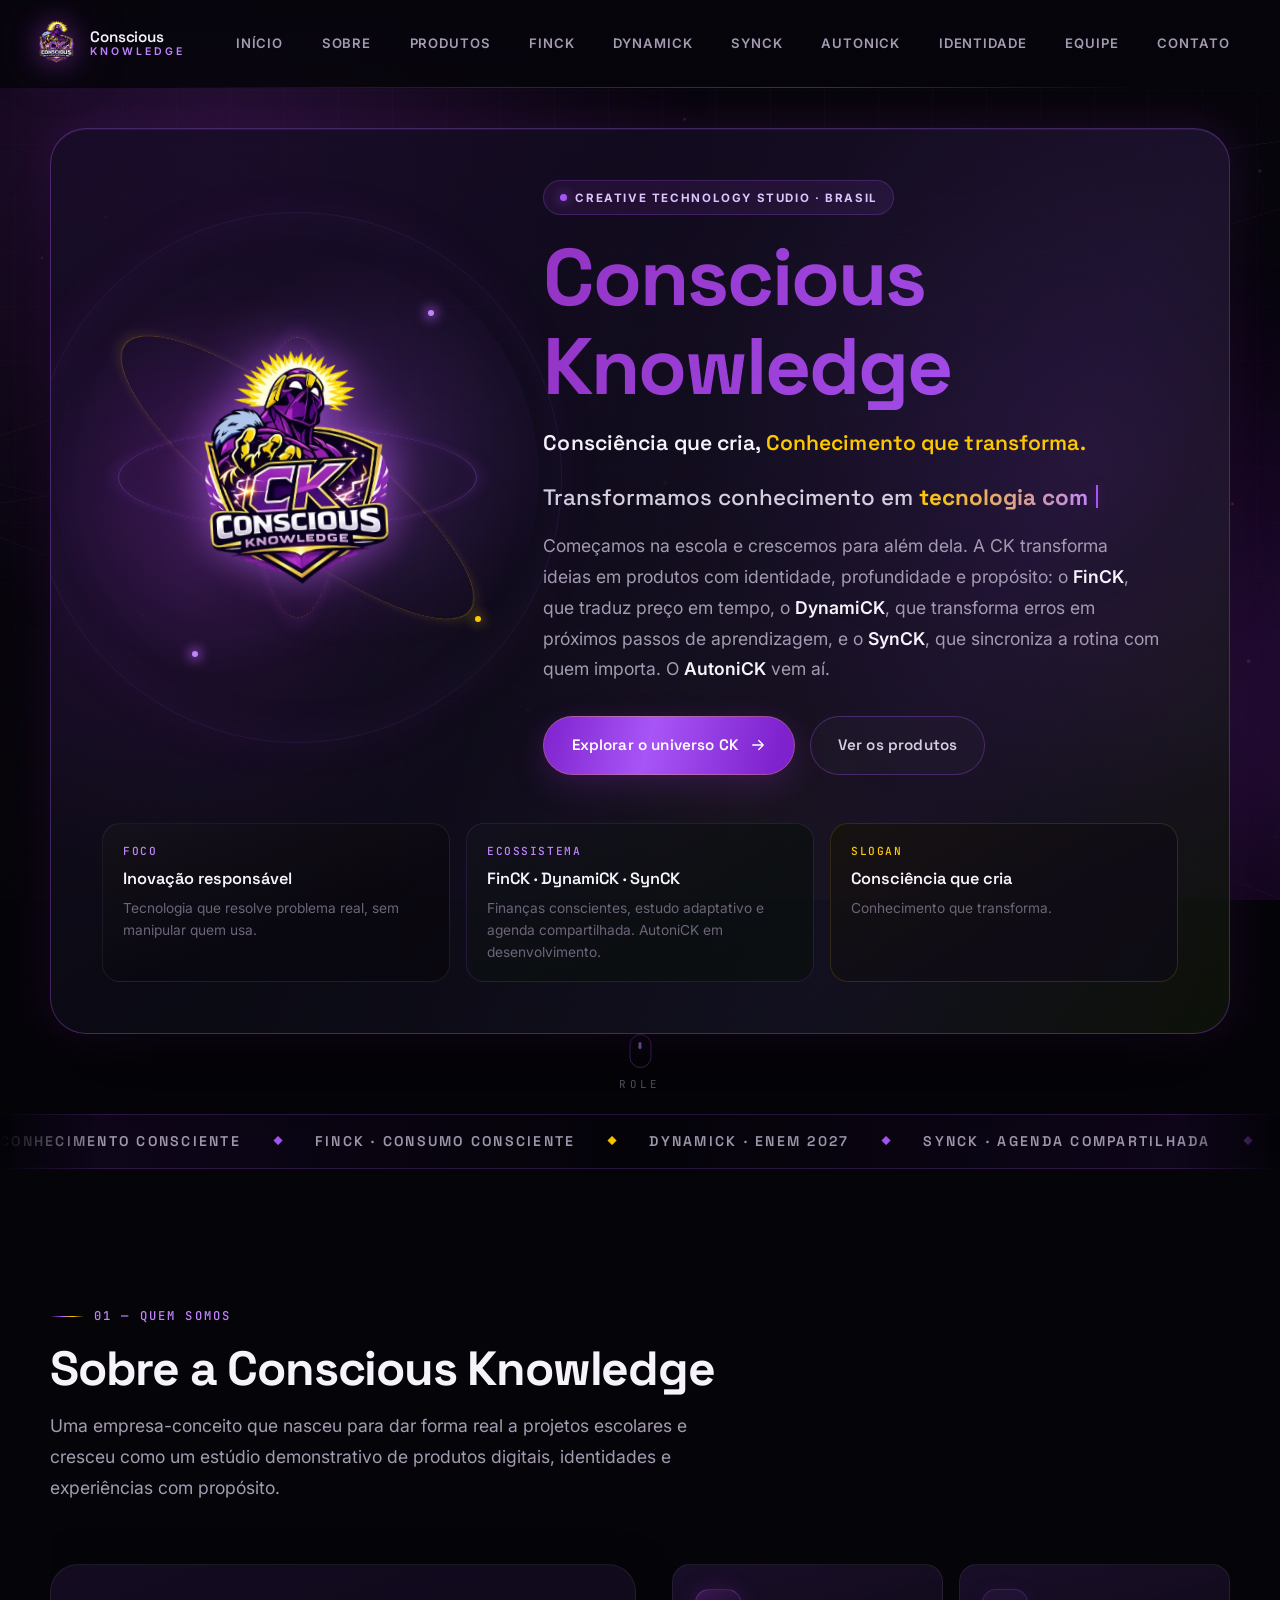
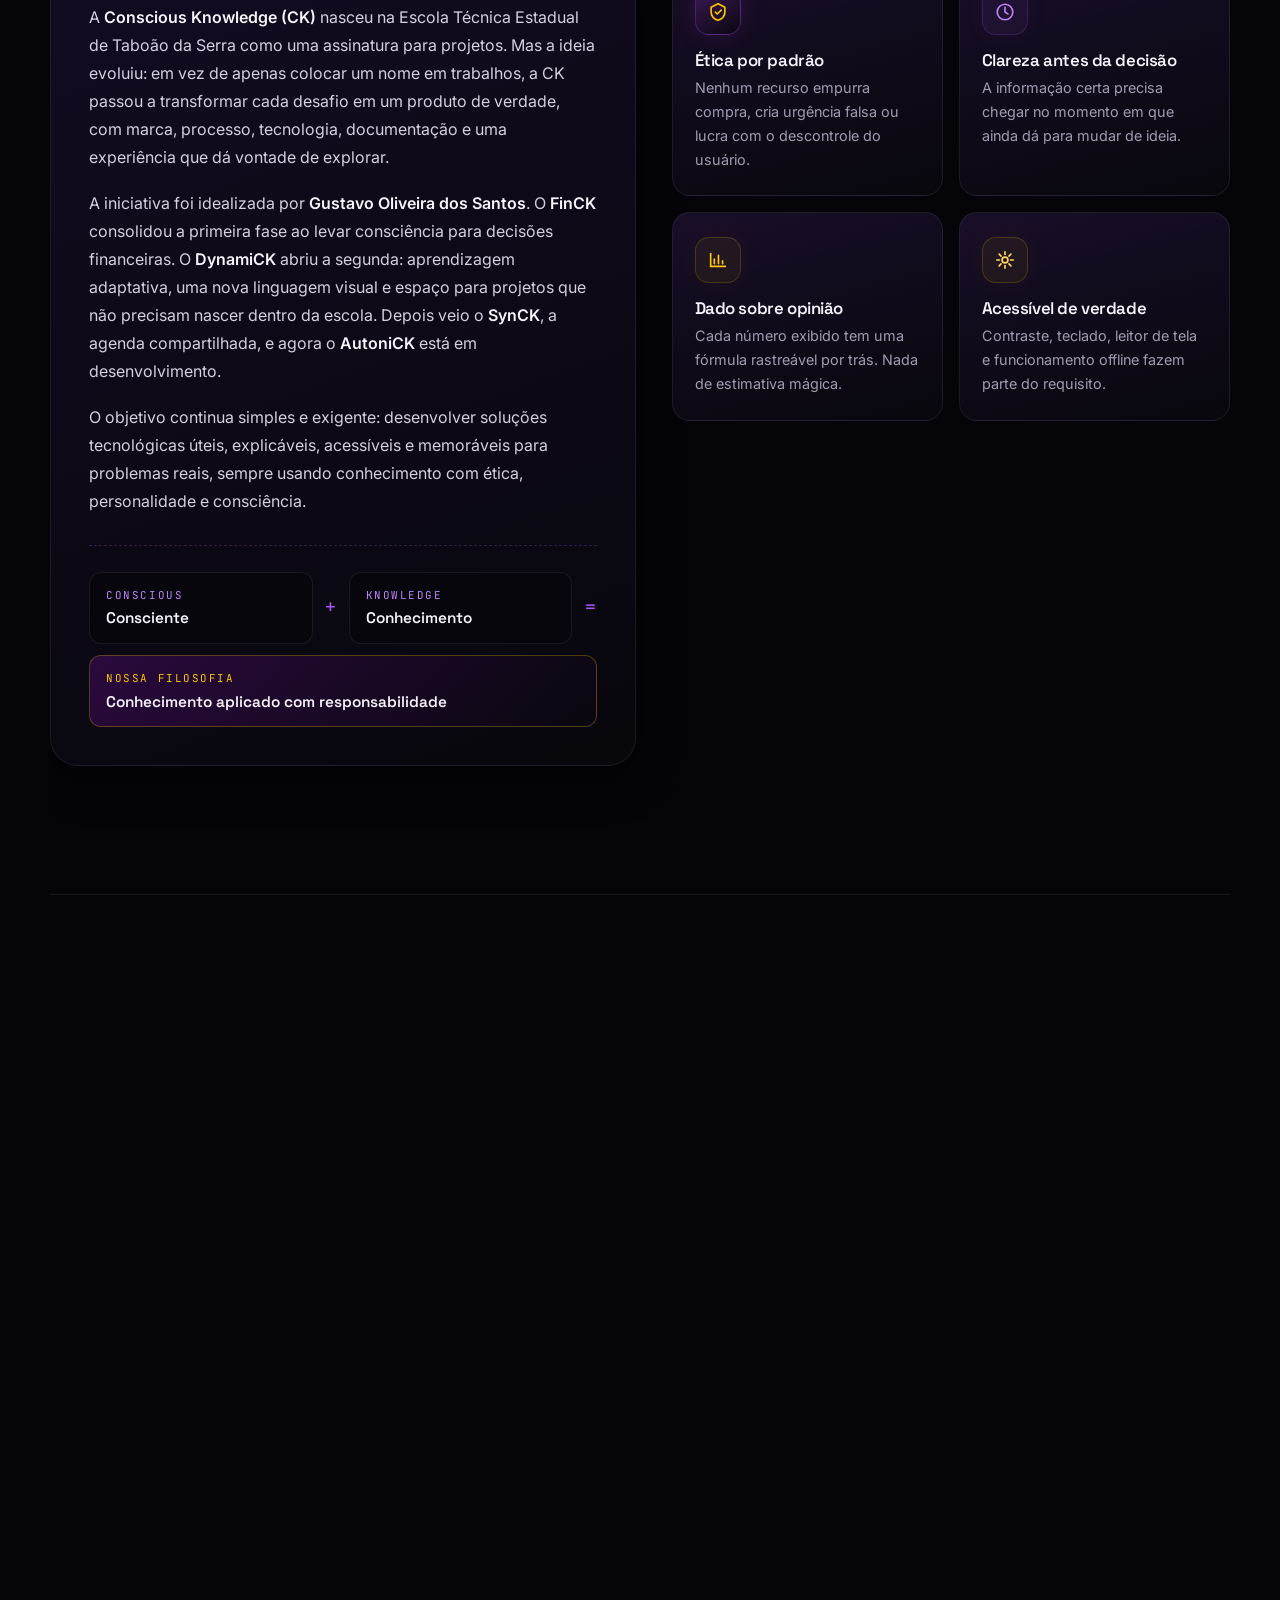
==== commit daf2ef53: "Logo completa de volta na interface do site A logo original completa (PNG) volta ao cabeçalho, ao to" ====
--- a/index.html
+++ b/index.html
@@ -83,7 +83,7 @@
 
     <div class="logo-container">
       <a href="#inicio" aria-label="Conscious Knowledge — início">
-        <img class="logo-ck" src="midia/ck-logo.svg" alt="Logo da Conscious Knowledge" width="60" height="60" decoding="async">
+        <picture><source type="image/webp" srcset="midia/logo-ck-origem-120.webp 120w, midia/logo-ck-origem-240.webp 240w, midia/logo-ck-origem-360.webp 360w, midia/logo-ck-origem-480.webp 480w, midia/logo-ck-origem-720.webp 720w" sizes="44px"><img src="midia/logo-ck-origem-360.png" class="logo-ck-png" alt="Logo da Conscious Knowledge" width="72" height="108" decoding="async"></picture>
       </a>
       <span class="logo-wordmark">
         <strong>Conscious</strong>
@@ -126,7 +126,7 @@
               <span class="nucleo__orbita"><i class="nucleo__satelite"></i></span>
               <span class="nucleo__orbita nucleo__orbita--2"><i class="nucleo__satelite nucleo__satelite--ouro"></i></span>
               <div class="nucleo__marca nucleo__marca--unica">
-                <img src="midia/ck-logo.svg" alt="Logo da Conscious Knowledge" width="320" height="320" decoding="async" fetchpriority="high">
+                <picture><source type="image/webp" srcset="midia/logo-ck-origem-120.webp 120w, midia/logo-ck-origem-240.webp 240w, midia/logo-ck-origem-360.webp 360w, midia/logo-ck-origem-480.webp 480w, midia/logo-ck-origem-720.webp 720w" sizes="(max-width: 860px) 210px, 250px"><img src="midia/logo-ck-origem-360.png" alt="Logo da Conscious Knowledge" width="1365" height="2048" decoding="async" fetchpriority="high"></picture>
               </div>
               <span class="nucleo__faisca nucleo__faisca--1"></span>
               <span class="nucleo__faisca nucleo__faisca--2"></span>
@@ -995,15 +995,15 @@
         <p class="secao-indice">07 — Identidade</p>
         <h2>Uma <span class="texto-gradiente">marca só</span></h2>
         <p class="secao-sub">
-          A CK tem uma identidade oficial: a máscara roxa e dourada, com os olhos arregalados de quem
-          acabou de entender alguma coisa. É ela que abre todos os nossos apps.
+          A CK tem uma identidade só, roxa e dourada. A logo completa assina o site e os projetos; a
+          máscara, que é a versão simplificada, aparece nos ícones e abre todos os nossos apps.
         </p>
       </header>
 
       <div class="marca-oficial">
         <div class="marca-oficial__palco" data-tilt>
           <span class="marca-oficial__luz" aria-hidden="true"></span>
-          <img src="midia/ck-logo.svg" alt="Logo oficial da Conscious Knowledge: máscara roxa com detalhes dourados e raios amarelos" width="420" height="420" loading="lazy" decoding="async">
+          <picture><source type="image/webp" srcset="midia/logo-ck-origem-120.webp 120w, midia/logo-ck-origem-240.webp 240w, midia/logo-ck-origem-360.webp 360w, midia/logo-ck-origem-480.webp 480w, midia/logo-ck-origem-720.webp 720w" sizes="(max-width: 860px) 200px, 280px"><img src="midia/logo-ck-origem-360.png" class="marca-oficial__completa" alt="Logo oficial da Conscious Knowledge" width="1365" height="2048" loading="lazy" decoding="async"></picture>
         </div>
 
         <div class="marca-oficial__texto">
@@ -1014,10 +1014,10 @@
             <li style="--cor:#fccf02"><i></i><b>Ouro</b><code>#FCCF02</code></li>
             <li style="--cor:#050407"><i></i><b>Tinta</b><code>#050407</code></li>
           </ul>
-          <p>
-            A mesma máscara é o ícone dos apps e a assinatura da vinheta de abertura, que toca
-            quando você abre o FinCK, o DynamiCK, o SynCK e o AutoniCK.
-          </p>
+          <div class="marca-oficial__simples">
+            <img src="midia/ck-logo.svg" alt="Versão simplificada da logo: a máscara roxa e dourada" width="72" height="72" loading="lazy" decoding="async">
+            <p><b>Versão simplificada.</b> A máscara é o ícone dos apps e a assinatura da vinheta de abertura, que toca quando você abre o FinCK, o DynamiCK, o SynCK e o AutoniCK.</p>
+          </div>
           <button class="btn btn--primario" type="button" data-assistir-vinheta data-magnetico>
             <span>Assistir à vinheta</span>
             <svg viewBox="0 0 24 24" aria-hidden="true"><path d="M8 5v14l11-7z" /></svg>
@@ -1311,7 +1311,7 @@
         <ul>
           <li class="leader">
             <div class="leader__marca" aria-hidden="true">
-              <img src="midia/ck-logo.svg" alt="" width="110" height="110" loading="lazy" decoding="async">
+              <picture><source type="image/webp" srcset="midia/logo-ck-origem-120.webp 120w, midia/logo-ck-origem-240.webp 240w, midia/logo-ck-origem-360.webp 360w, midia/logo-ck-origem-480.webp 480w, midia/logo-ck-origem-720.webp 720w" sizes="(max-width: 768px) 80px, 110px"><img src="midia/logo-ck-origem-360.png" alt="" width="120" height="180" loading="lazy" decoding="async"></picture>
             </div>
             <div class="leader__texto">
               <h4 class="leader-name">Gustavo Oliveira dos Santos</h4>
@@ -1462,7 +1462,7 @@
   <footer>
     <div class="footer-grade">
       <div class="footer-marca">
-        <img class="footer-marca__logo" src="midia/ck-logo.svg" alt="Logo da Conscious Knowledge" width="56" height="56" loading="lazy" decoding="async">
+        <picture><source type="image/webp" srcset="midia/logo-ck-origem-120.webp 120w, midia/logo-ck-origem-240.webp 240w, midia/logo-ck-origem-360.webp 360w, midia/logo-ck-origem-480.webp 480w, midia/logo-ck-origem-720.webp 720w" sizes="48px"><img src="midia/logo-ck-origem-360.png" class="footer-marca__logo" alt="Logo da Conscious Knowledge" width="64" height="96" loading="lazy" decoding="async"></picture>
         <div>
           <strong>Conscious Knowledge</strong>
           <span>Consciência que cria, Conhecimento que transforma.</span>
--- a/style.css
+++ b/style.css
@@ -5840,24 +5840,27 @@
    vitrine de produtos e a vinheta de abertura.
    ========================================================= */
 
-/* — logo oficial (máscara vetorial) no cabeçalho, rodapé e equipe — */
-.logo-container img.logo-ck {
-  width: clamp(46px, 5.5vw, 58px);
-  height: auto;
-  aspect-ratio: 1;
+/* — logo completa (PNG) na interface; a máscara vetorial fica para a vinheta e os ícones — */
+.logo-container picture {
+  display: contents;
+}
+
+.logo-container img.logo-ck-png {
+  width: auto;
+  height: clamp(50px, 6vw, 62px);
 }
 
 .footer-marca img.footer-marca__logo {
-  width: 56px;
-  height: 56px;
-}
-
-/* — núcleo do hero com a logo oficial — */
+  width: auto;
+  height: 72px;
+}
+
+/* — núcleo do hero com a logo oficial completa — */
 .nucleo__marca--unica {
-  left: 8%;
-  top: 8%;
-  width: 84%;
-  height: 84%;
+  left: 21%;
+  top: 6%;
+  width: 58%;
+  height: 88%;
   z-index: 5;
   cursor: default;
   opacity: 1;
@@ -6004,10 +6007,14 @@
   background: radial-gradient(circle, rgba(163, 8, 200, .45), rgba(100, 1, 135, .18) 45%, transparent 70%);
 }
 
+.marca-oficial__palco picture {
+  display: contents;
+}
+
 .marca-oficial__palco img {
   position: relative;
-  width: 86%;
-  height: auto;
+  width: auto;
+  height: 92%;
   filter: drop-shadow(0 22px 30px rgba(0, 0, 0, .5));
   animation: flutua 7s ease-in-out infinite;
 }
@@ -6036,6 +6043,27 @@
 
 .marca-oficial__slogan span {
   color: var(--yellow-400);
+}
+
+.marca-oficial__simples {
+  display: flex;
+  align-items: center;
+  gap: 1rem;
+  padding: .9rem 1rem;
+  border: 1px solid var(--border);
+  border-radius: var(--radius-md);
+  background: rgba(9, 7, 14, .55);
+  max-width: 60ch;
+}
+
+.marca-oficial__simples img {
+  flex: none;
+  width: 64px;
+  height: 64px;
+}
+
+.marca-oficial__simples b {
+  color: var(--text-0);
 }
 
 .marca-oficial__cores {
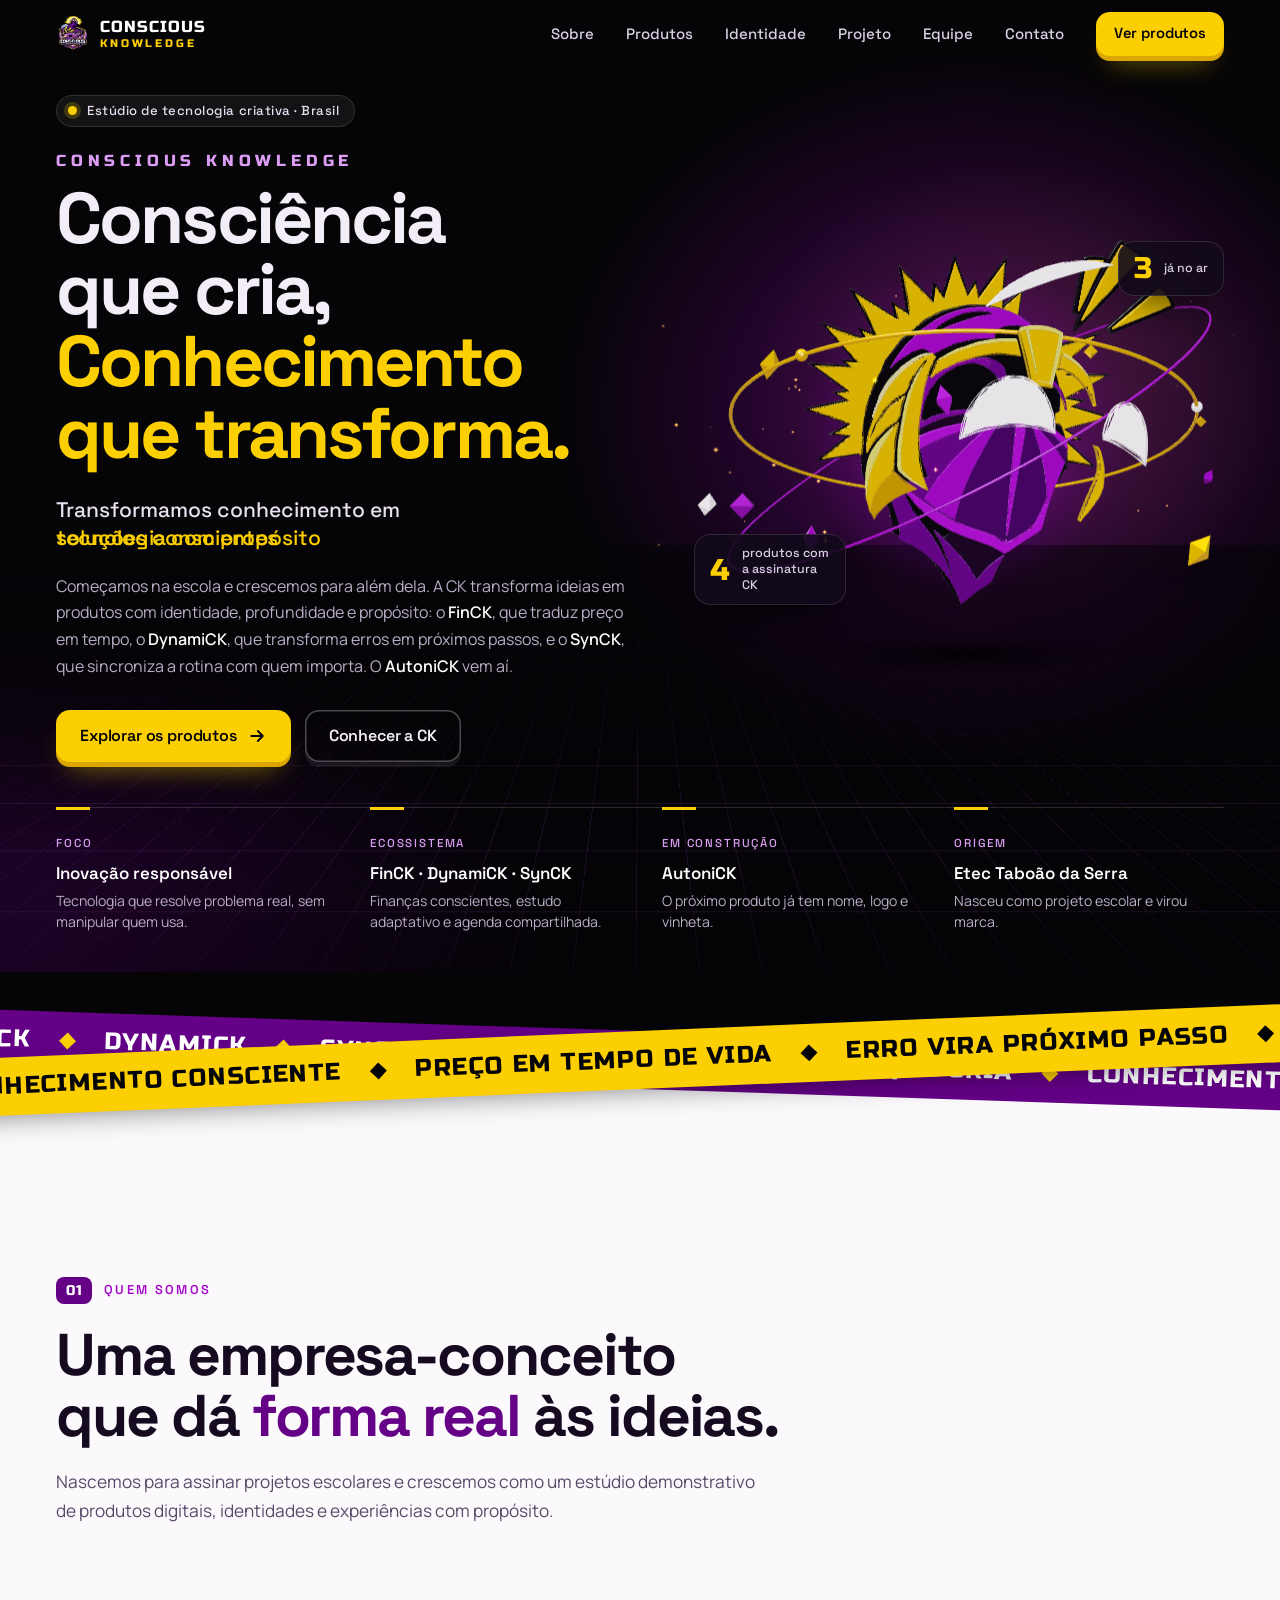
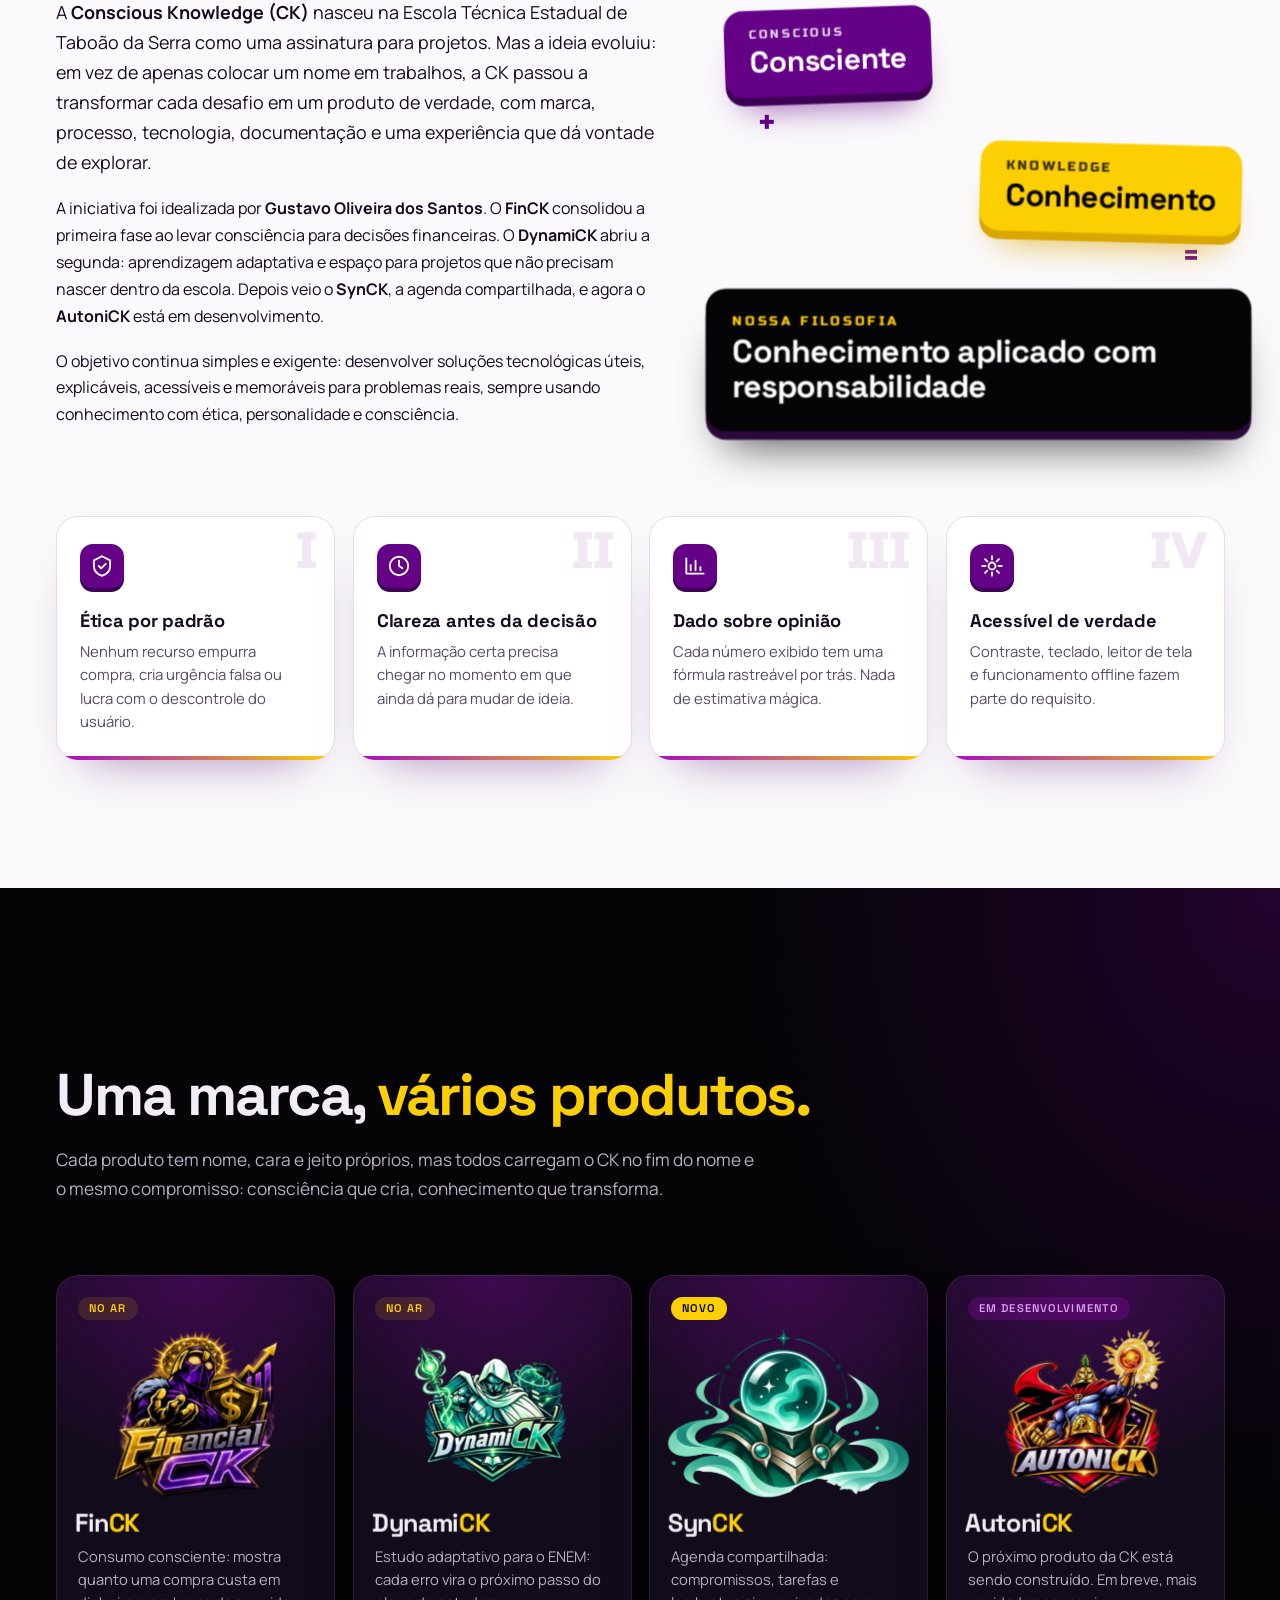
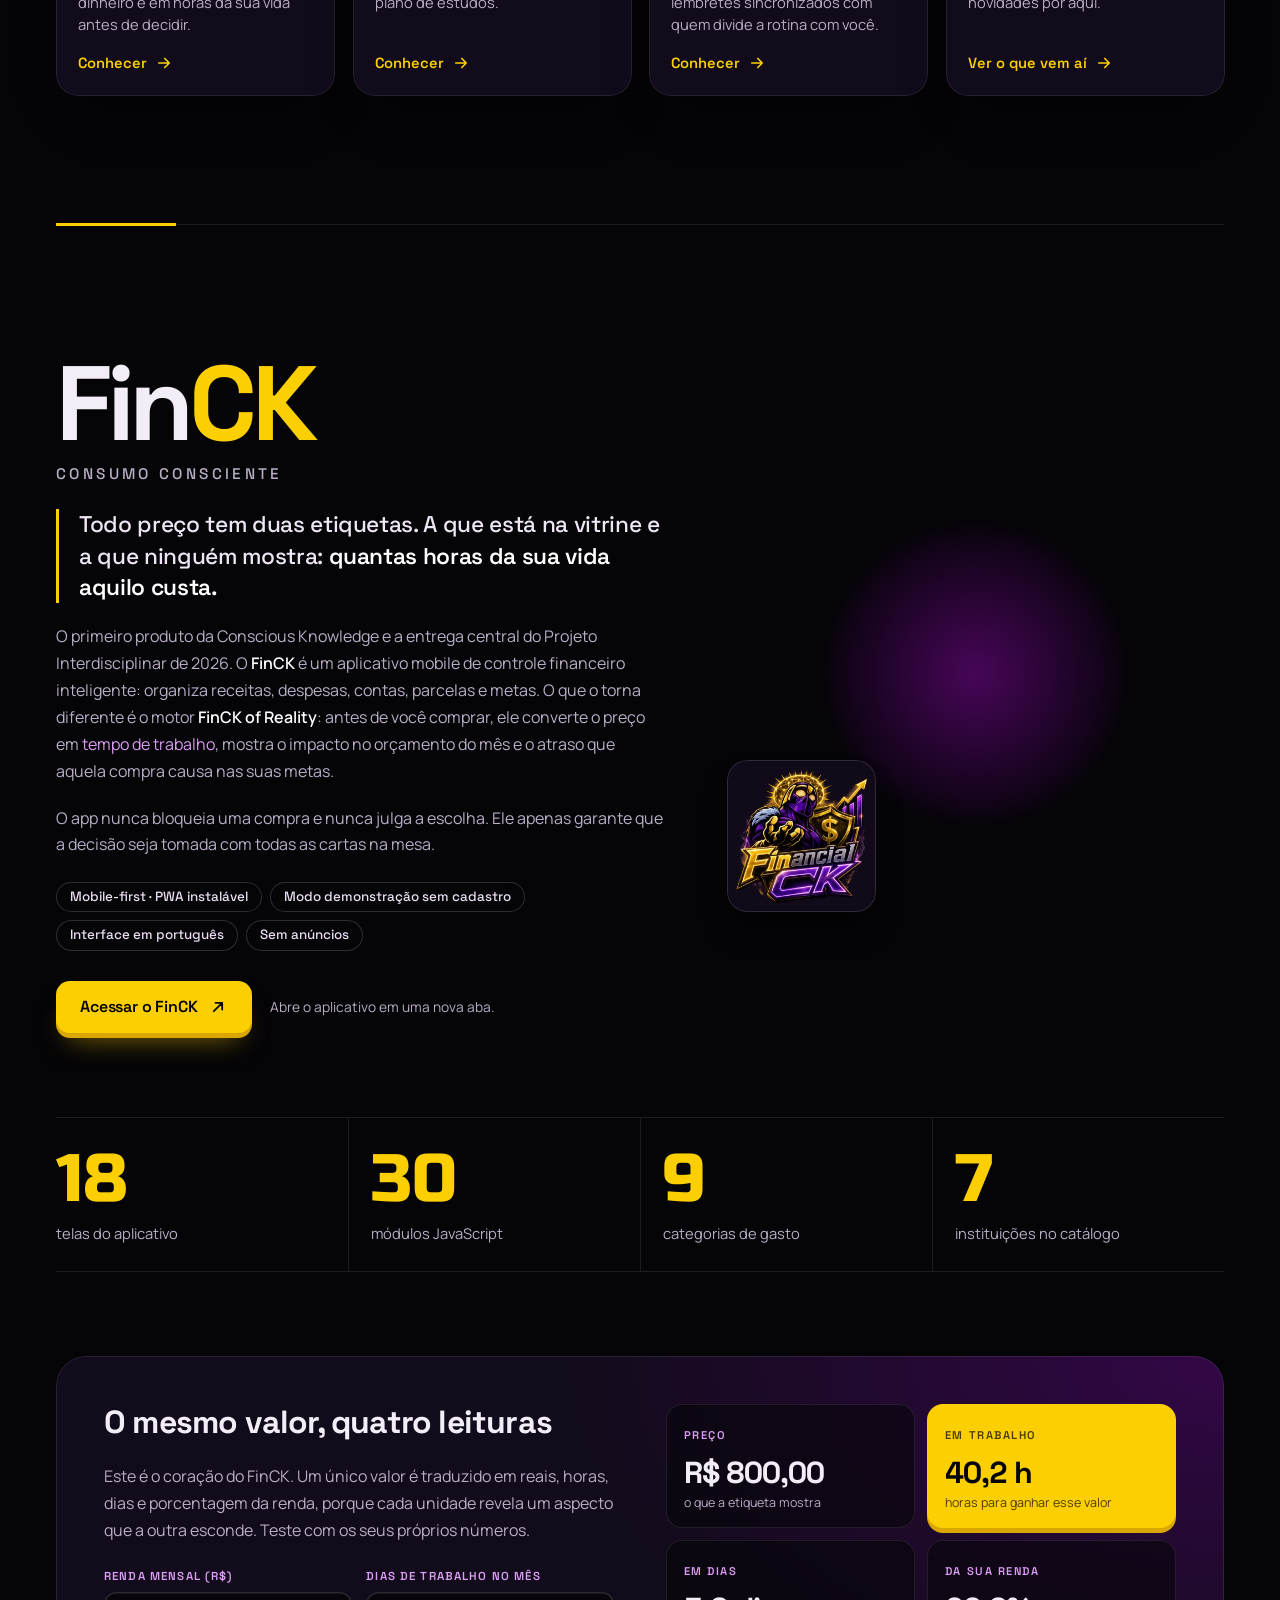
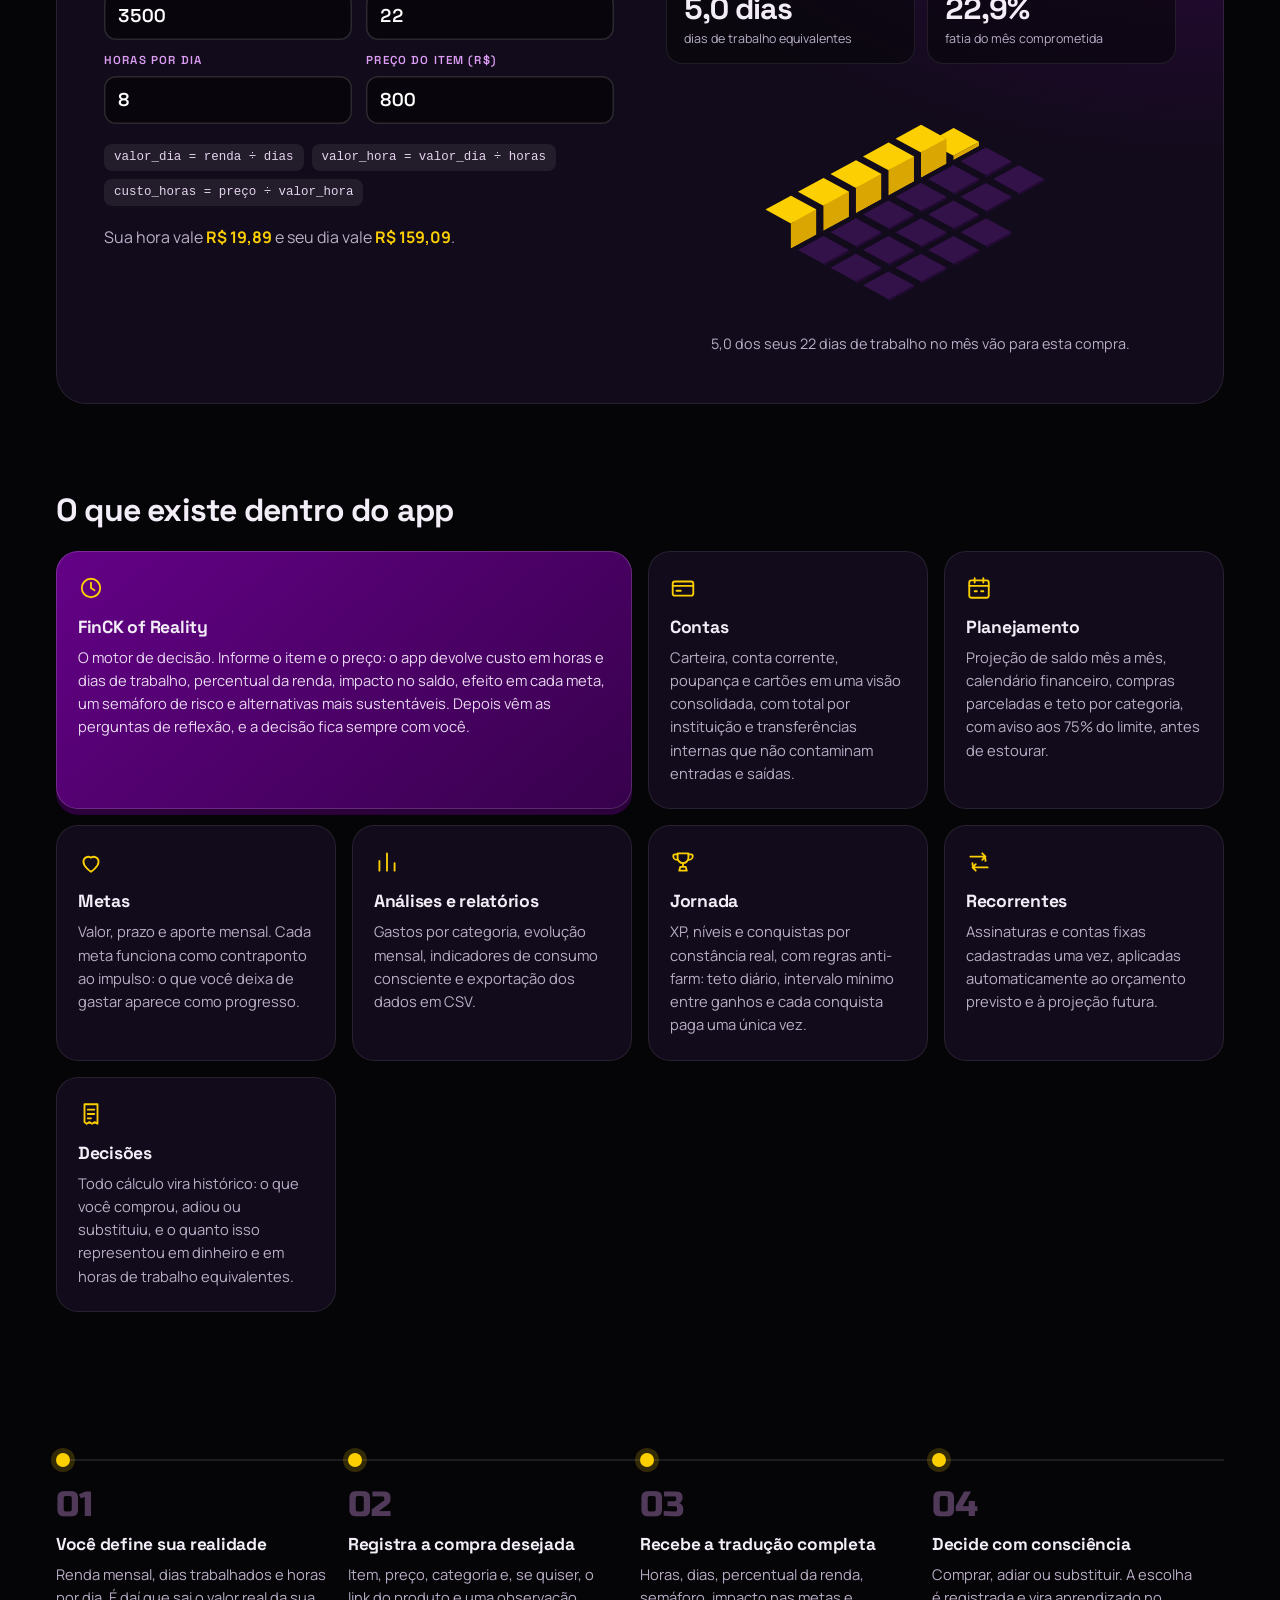
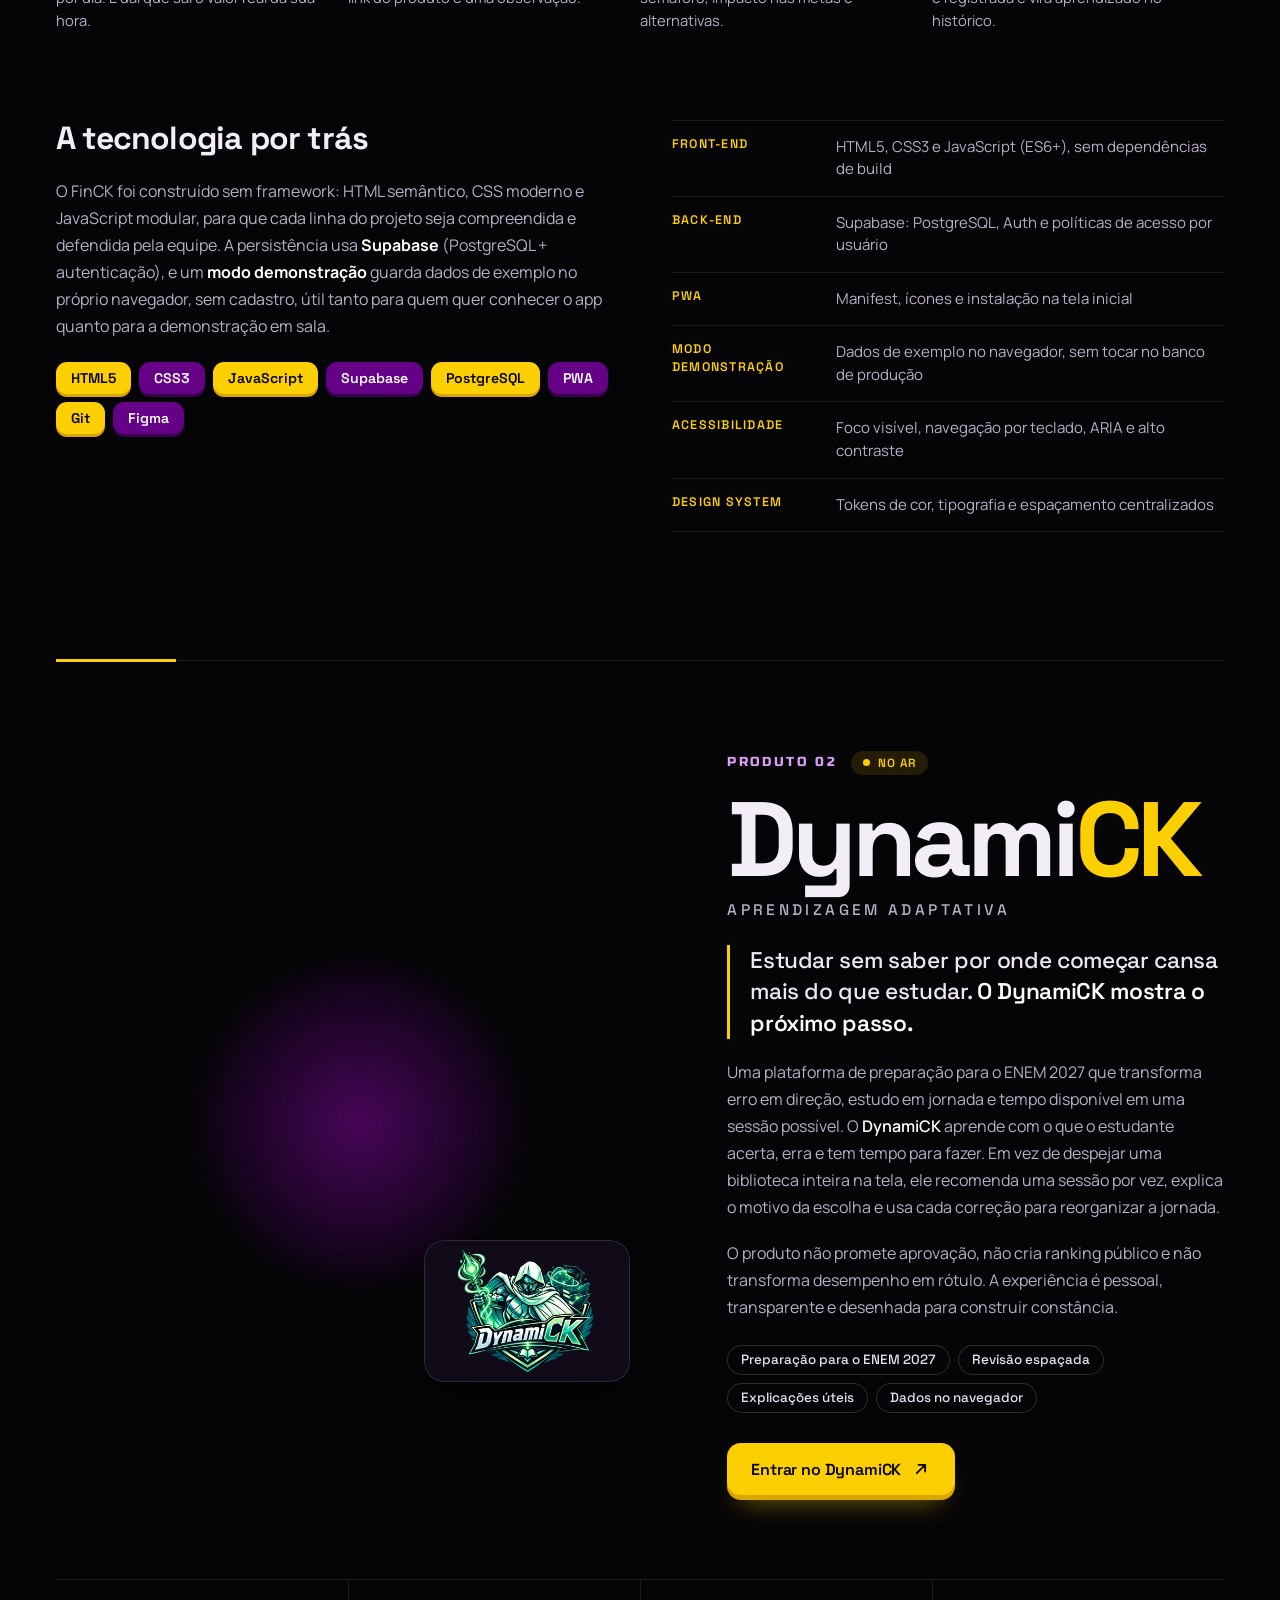
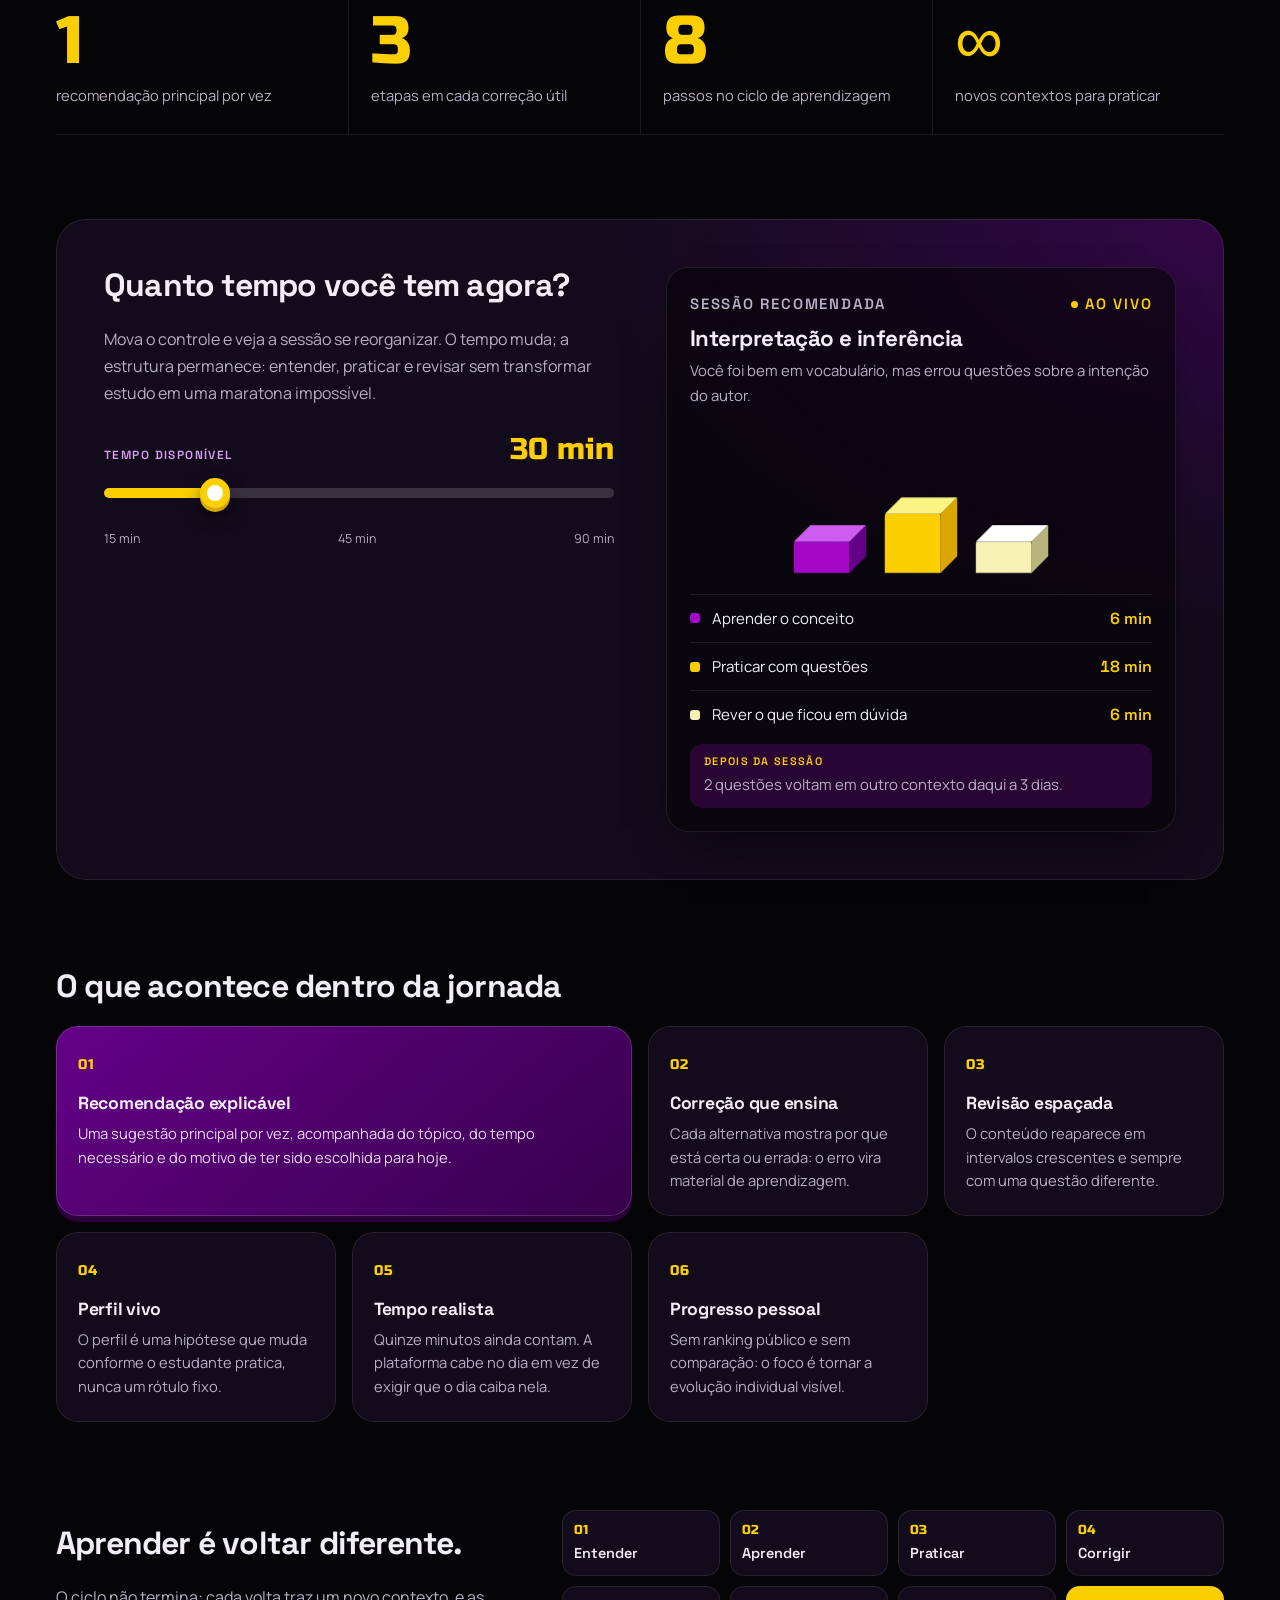
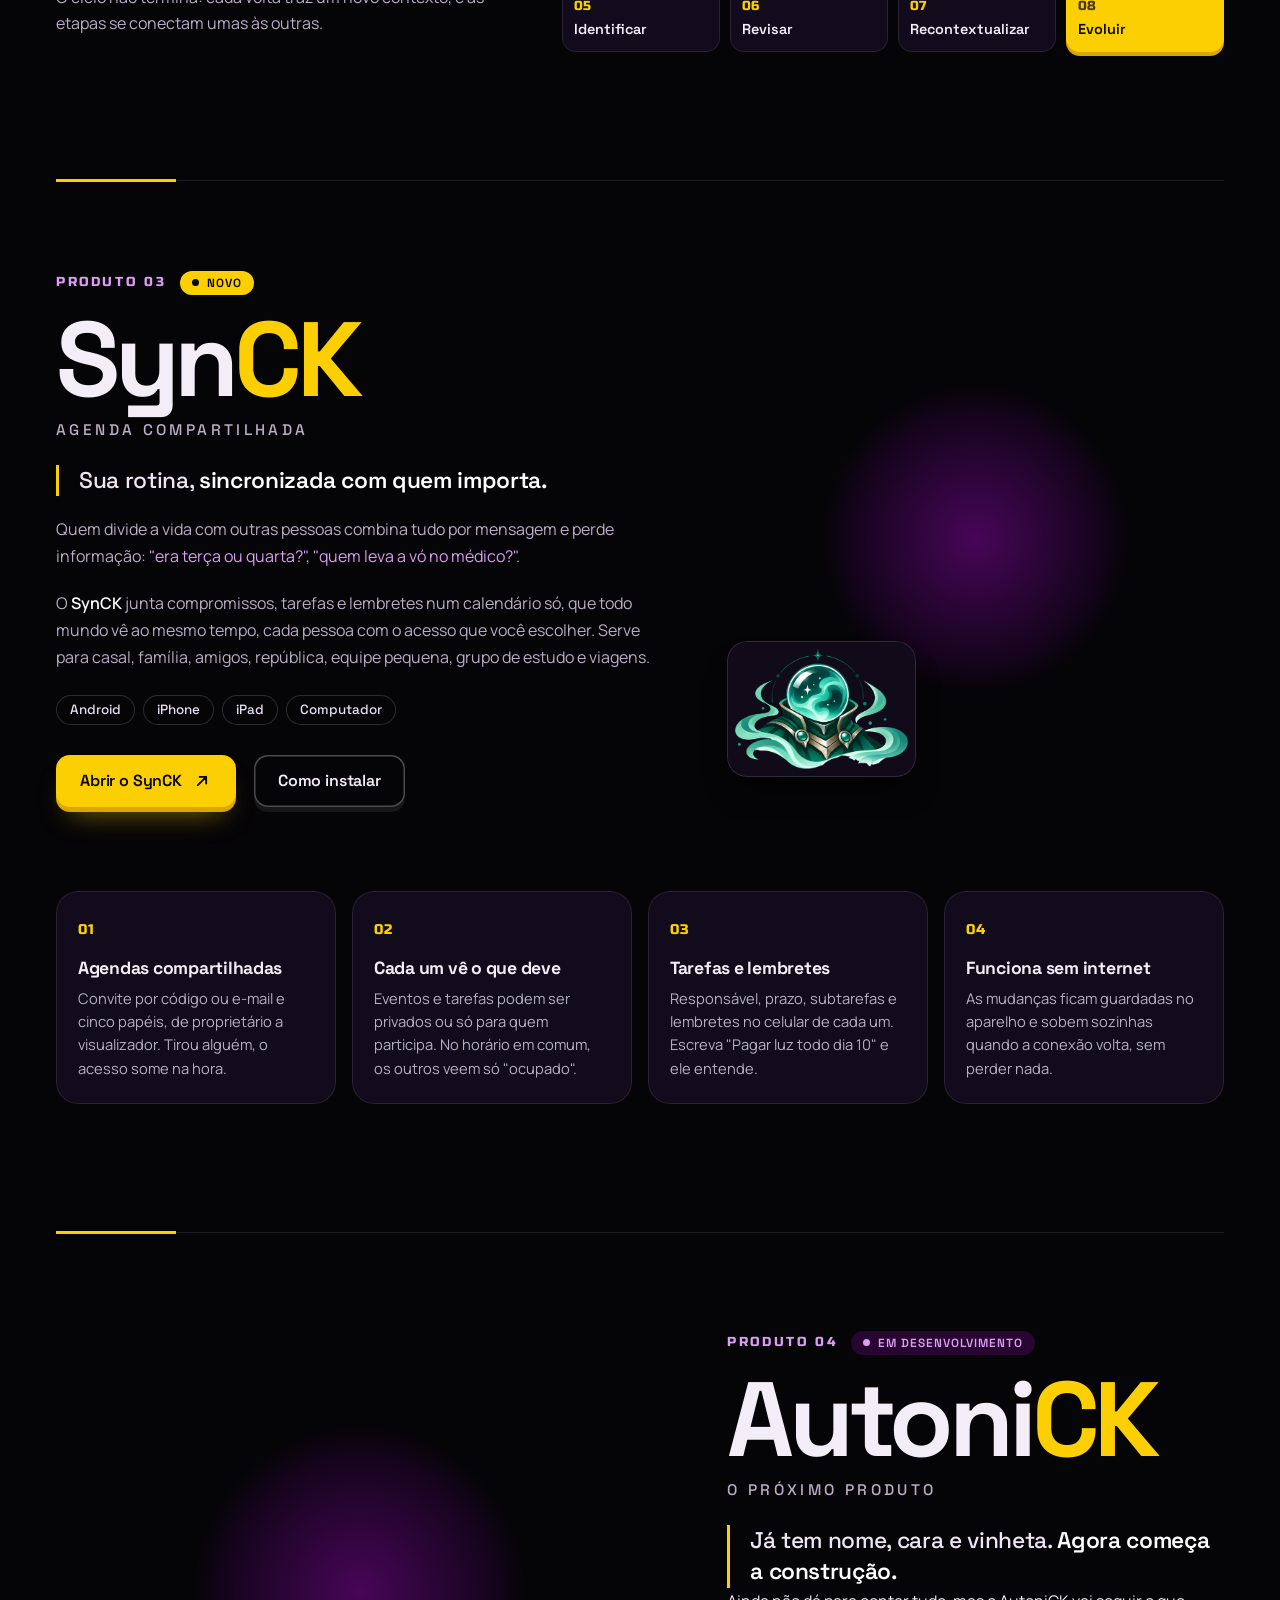
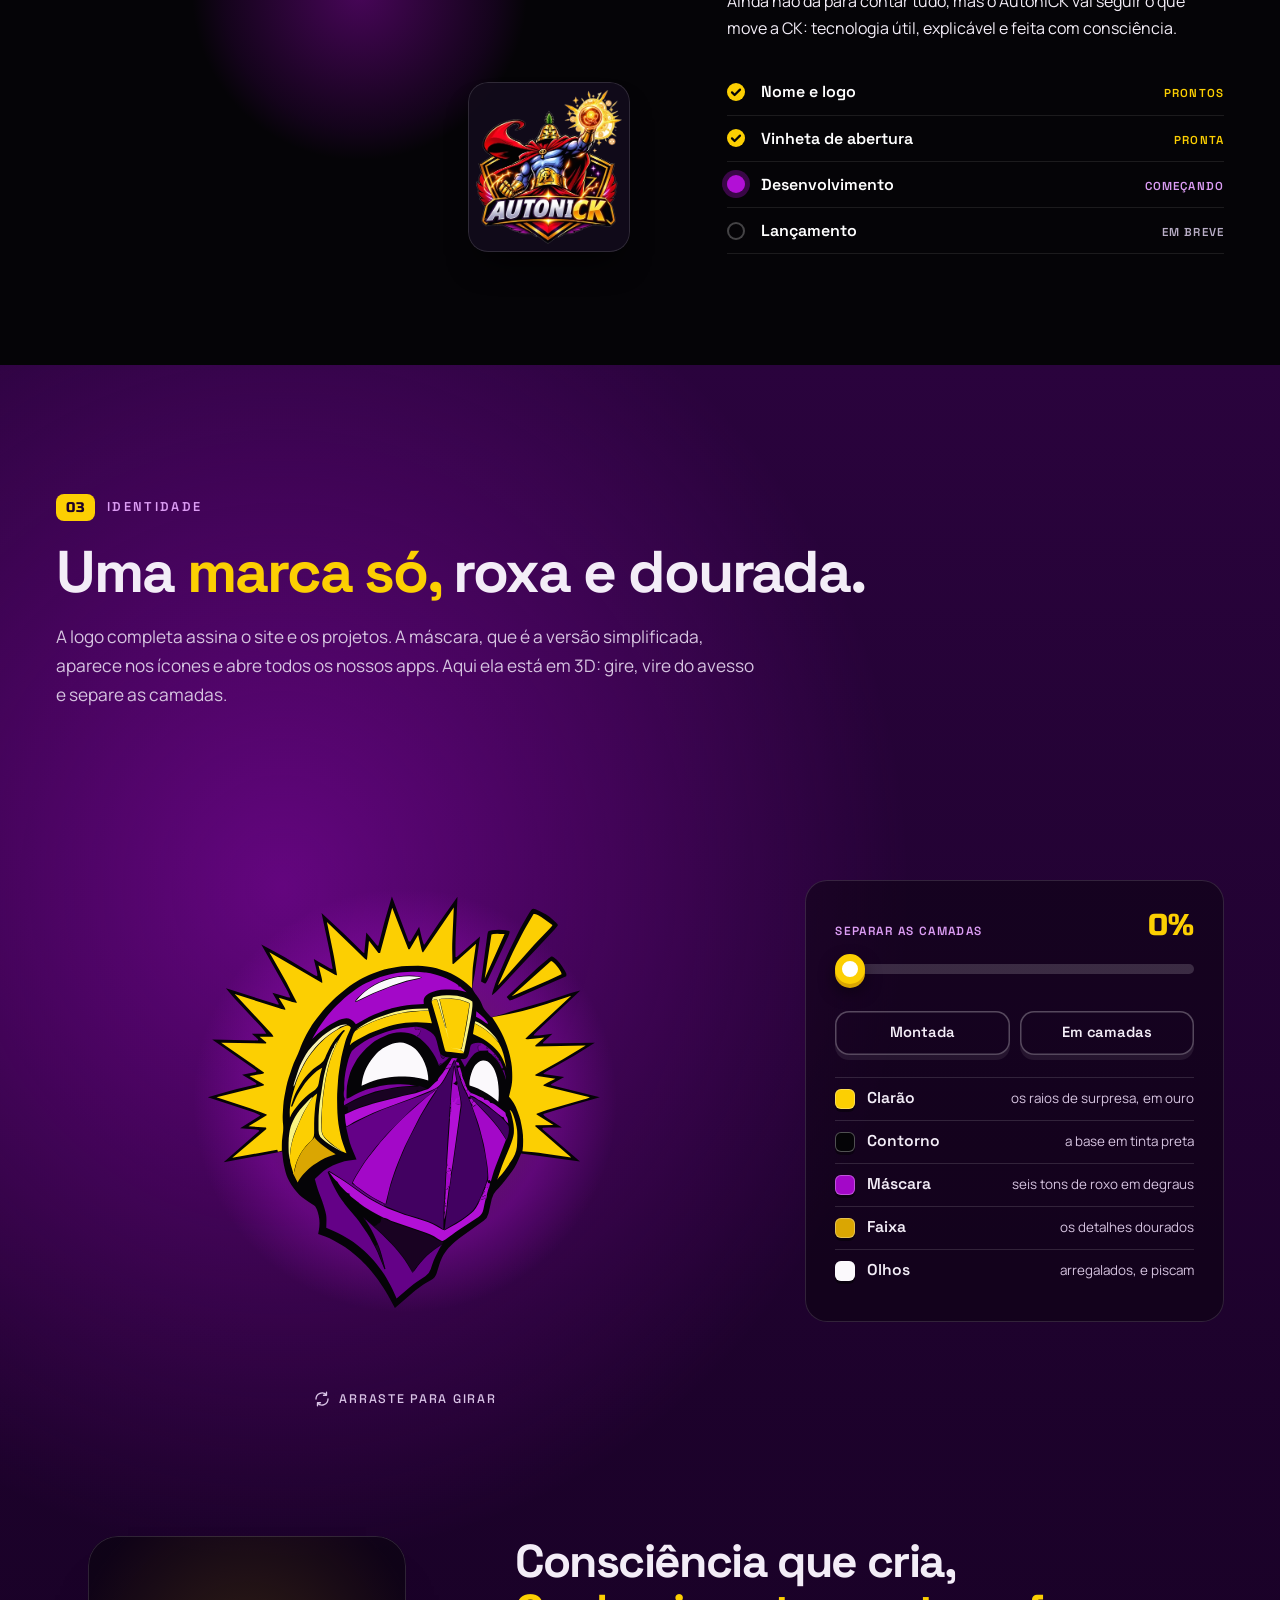
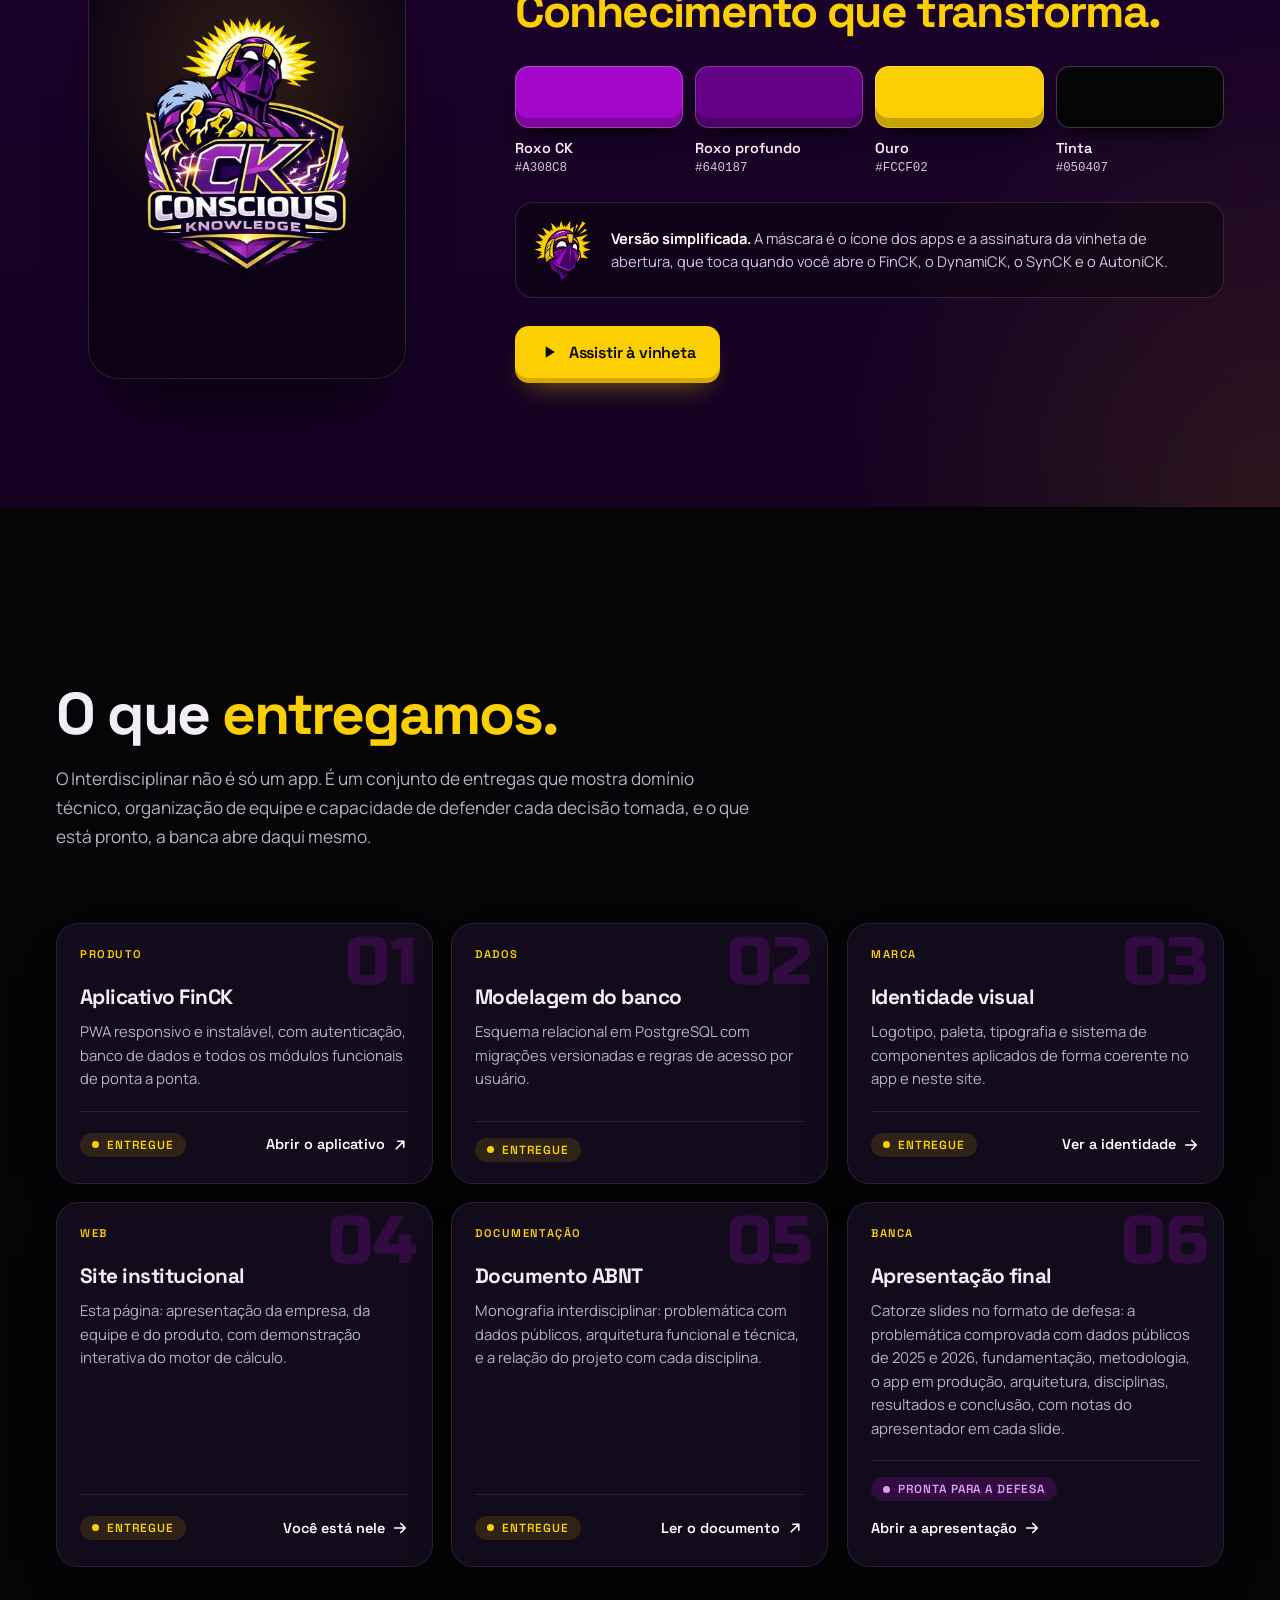
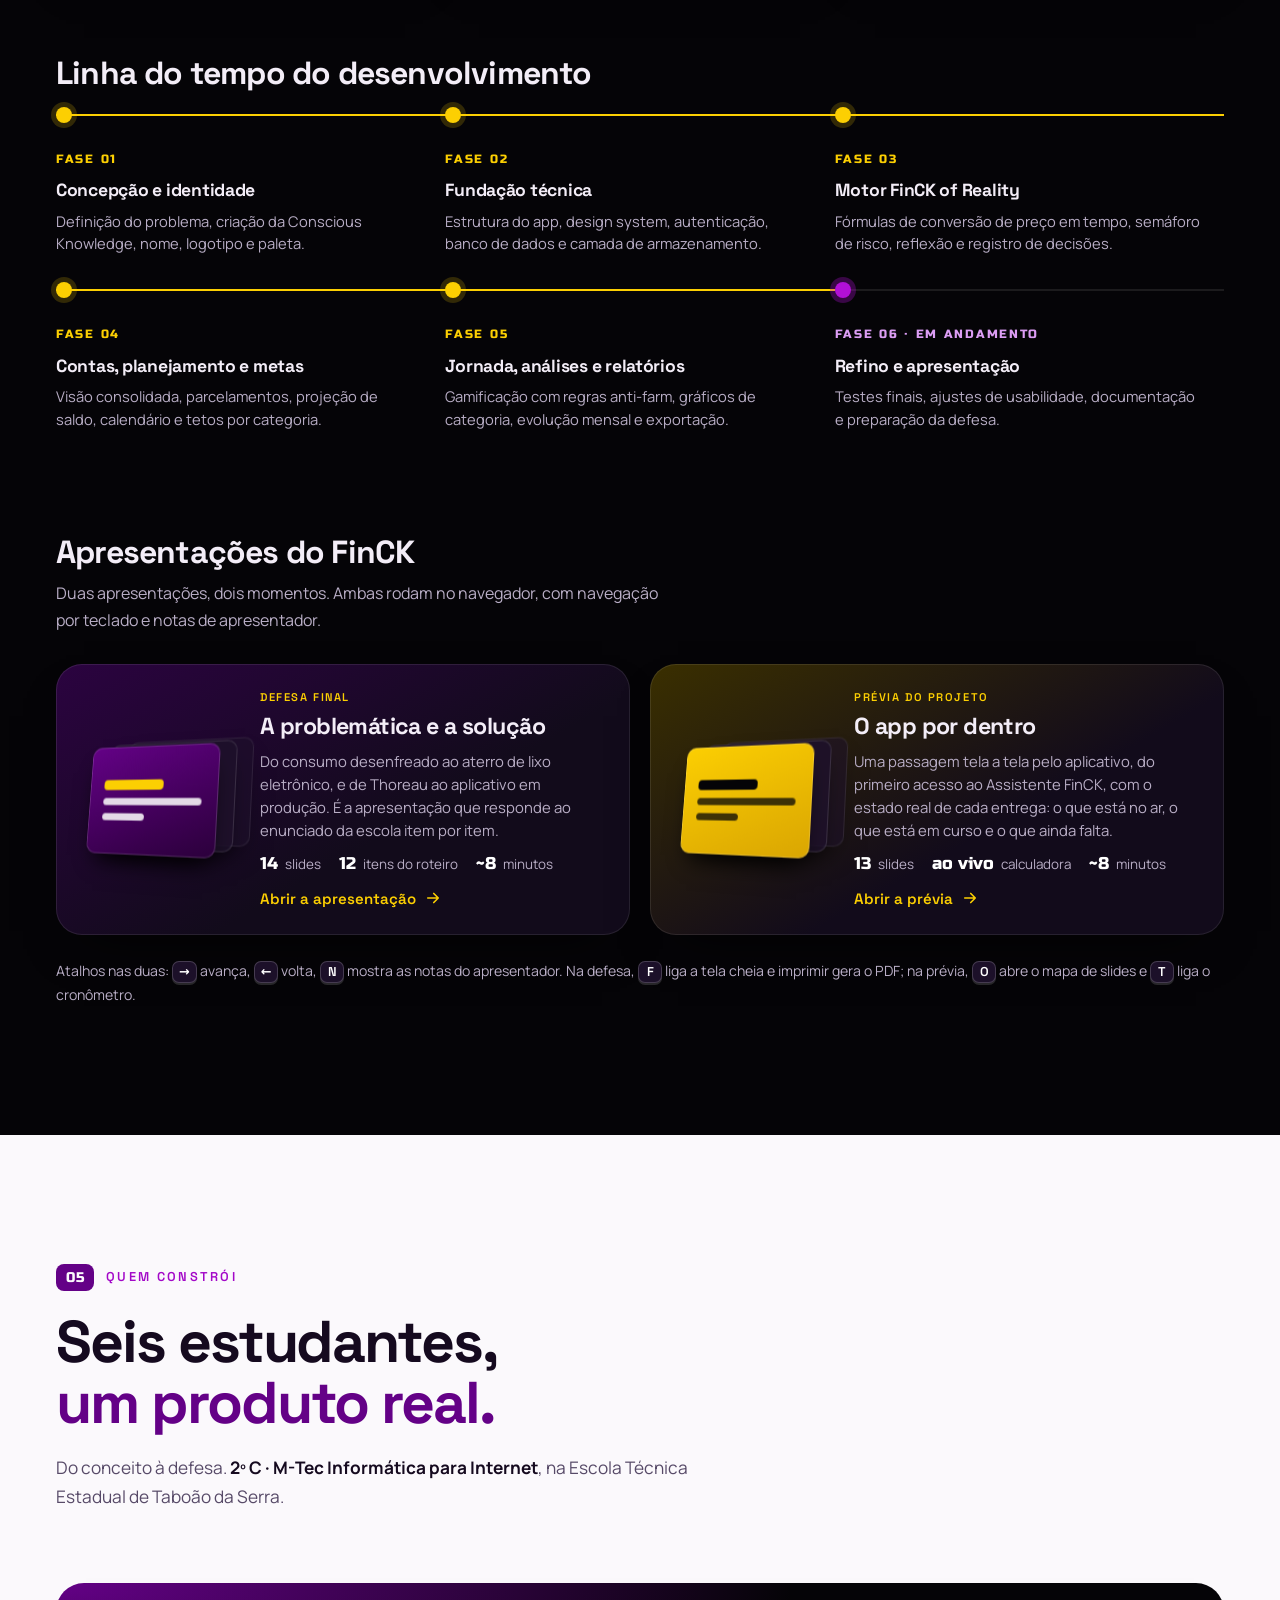
==== commit 9d8aab7a: "Site da CK reinventado, com a logo modelada em 3D O site foi refeito do zero: HTML, estilo e interaç" ====
--- a/index.html
+++ b/index.html
@@ -7,25 +7,7 @@
 
   <!-- Vinheta de abertura da CK (gerada em marca/). No site da própria CK, sem "Uma produção de". -->
   <script src="ck-vinheta.js" data-credito="nao"></script>
-
-  <script>
-    /* Perfil de desempenho decidido antes da primeira pintura.
-       Aparelho modesto recebe a mesma decoração, mas desenhada de um
-       jeito que a GPU dele aguenta: aurora em gradiente no lugar de
-       filter: blur, vidro opaco no lugar de backdrop-filter e menos
-       camadas animadas ao mesmo tempo. */
-    (() => {
-      const r = document.documentElement;
-      const n = navigator;
-      const leve =
-        (n.connection && (n.connection.saveData || /(^|-)(2g|slow-2g)$/.test(n.connection.effectiveType || ""))) ||
-        (n.deviceMemory && n.deviceMemory <= 4) ||
-        (n.hardwareConcurrency && n.hardwareConcurrency <= 4) ||
-        matchMedia("(max-width: 900px)").matches ||
-        matchMedia("(hover: none) and (pointer: coarse)").matches;
-      r.dataset.perf = leve ? "leve" : "pleno";
-    })();
-  </script>
+  <script>document.documentElement.classList.add("js");</script>
 
   <title>Conscious Knowledge | Consciência que cria, Conhecimento que transforma</title>
   <link rel="icon" type="image/svg+xml" href="midia/ck-logo.svg">
@@ -36,7 +18,7 @@
   <meta name="description"
     content="Consciência que cria, Conhecimento que transforma. A Conscious Knowledge cria produtos digitais com propósito: FinCK, DynamiCK, SynCK e, em breve, AutoniCK.">
   <meta name="author" content="Conscious Knowledge">
-  <meta name="theme-color" content="#050409">
+  <meta name="theme-color" content="#050407">
 
   <meta property="og:type" content="website">
   <meta property="og:title" content="Conscious Knowledge | Consciência que cria, Conhecimento que transforma">
@@ -45,1431 +27,902 @@
   <meta property="og:image" content="midia/ck-og.jpg">
   <meta property="og:locale" content="pt_BR">
 
-  <link rel="preconnect" href="https://fonts.googleapis.com">
-  <link rel="preconnect" href="https://fonts.gstatic.com" crossorigin>
-  <link
-    href="https://fonts.googleapis.com/css2?family=Space+Grotesk:wght@500;600;700&family=Inter:wght@400;500;600;700&family=JetBrains+Mono:wght@400;500;700&display=swap"
-    rel="stylesheet">
-
+  <link rel="preload" href="fontes/space-grotesk.woff2" as="font" type="font/woff2" crossorigin>
+  <link rel="preload" href="fontes/manrope.woff2" as="font" type="font/woff2" crossorigin>
   <link rel="stylesheet" href="style.css">
+
+  <script src="ck-emblema.js" defer></script>
+  <script src="ck-3d.js" defer></script>
   <script src="script.js" defer></script>
 </head>
 
-<body data-tema="origem">
-
-  <!-- ================= FUNDO ANIMADO ================= -->
-  <div class="cena-fundo" aria-hidden="true">
-    <canvas class="cena-fundo__canvas" data-canvas></canvas>
-    <span class="orbe orbe--1"></span>
-    <span class="orbe orbe--2"></span>
-    <span class="orbe orbe--3"></span>
-    <span class="orbe orbe--4"></span>
-    <span class="orbe orbe--5"></span>
-    <span class="cena-fundo__ribbon cena-fundo__ribbon--a"></span>
-    <span class="cena-fundo__ribbon cena-fundo__ribbon--b"></span>
-    <span class="cena-fundo__portal"></span>
-    <span class="cena-fundo__grade"></span>
-    <span class="cena-fundo__scan"></span>
-    <span class="cena-fundo__ruido"></span>
-  </div>
-
-  <div class="cursor" data-cursor aria-hidden="true"></div>
-  <div class="cursor cursor--halo" data-cursor-halo aria-hidden="true"></div>
-
-  <a class="pular" href="#inicio">Pular para o conteúdo</a>
-
-  <!-- ================= HEADER ================= -->
-  <header>
-
-    <div class="logo-container">
-      <a href="#inicio" aria-label="Conscious Knowledge — início">
-        <picture><source type="image/webp" srcset="midia/logo-ck-origem-120.webp 120w, midia/logo-ck-origem-240.webp 240w, midia/logo-ck-origem-360.webp 360w, midia/logo-ck-origem-480.webp 480w, midia/logo-ck-origem-720.webp 720w" sizes="44px"><img src="midia/logo-ck-origem-360.png" class="logo-ck-png" alt="Logo da Conscious Knowledge" width="72" height="108" decoding="async"></picture>
-      </a>
-      <span class="logo-wordmark">
-        <strong>Conscious</strong>
-        <small>Knowledge</small>
-      </span>
-    </div>
-
-    <nav aria-label="Navegação principal">
+<body>
+
+  <a class="pular" href="#conteudo">Pular para o conteúdo</a>
+  <div class="progresso" aria-hidden="true"><span data-progresso></span></div>
+
+  <!-- ================= TOPO ================= -->
+  <header class="topo" data-topo>
+    <a class="marca" href="#inicio" aria-label="Conscious Knowledge, início">
+      <picture>
+        <source type="image/webp" srcset="midia/logo-ck-origem-120.webp 120w, midia/logo-ck-origem-240.webp 240w" sizes="38px">
+        <img src="midia/logo-ck-origem-360.png" alt="" width="38" height="57" decoding="async">
+      </picture>
+      <span class="marca__nome"><b>Conscious</b><i>Knowledge</i></span>
+    </a>
+
+    <nav class="menu" id="menu" aria-label="Navegação principal">
       <ul>
-        <li><a href="#inicio">Início</a></li>
         <li><a href="#sobre">Sobre</a></li>
         <li><a href="#produtos">Produtos</a></li>
+        <li><a href="#identidade">Identidade</a></li>
+        <li><a href="#entrega">Projeto</a></li>
+        <li><a href="#equipe">Equipe</a></li>
+        <li><a href="#contato">Contato</a></li>
+      </ul>
+      <ul class="menu__produtos" aria-label="Produtos">
         <li><a href="#finck">FinCK</a></li>
         <li><a href="#dynamick">DynamiCK</a></li>
         <li><a href="#synck">SynCK</a></li>
         <li><a href="#autonick">AutoniCK</a></li>
-        <li><a href="#identidade">Identidade</a></li>
-        <li><a href="#equipe">Equipe</a></li>
-        <li><a href="#contato">Contato</a></li>
       </ul>
     </nav>
 
+    <a class="botao botao--ouro botao--p topo__cta" href="#produtos">Ver produtos</a>
+
+    <button class="menu-botao" type="button" aria-label="Abrir menu" aria-expanded="false" aria-controls="menu" data-menu-botao>
+      <span></span><span></span>
+    </button>
   </header>
 
-  <!-- ================= MAIN ================= -->
-  <main>
-
-    <!-- ========== HERO ========== -->
-    <section id="inicio">
-      <div class="hero-content">
-
-        <div class="hero-brand">
-
-          <!-- 3D · Núcleo orbital da marca -->
-          <div class="nucleo" data-nucleo>
-            <div class="nucleo__palco">
-              <span class="nucleo__anel nucleo__anel--a"></span>
-              <span class="nucleo__anel nucleo__anel--b"></span>
-              <span class="nucleo__anel nucleo__anel--c"></span>
-              <span class="nucleo__orbita"><i class="nucleo__satelite"></i></span>
-              <span class="nucleo__orbita nucleo__orbita--2"><i class="nucleo__satelite nucleo__satelite--ouro"></i></span>
-              <div class="nucleo__marca nucleo__marca--unica">
-                <picture><source type="image/webp" srcset="midia/logo-ck-origem-120.webp 120w, midia/logo-ck-origem-240.webp 240w, midia/logo-ck-origem-360.webp 360w, midia/logo-ck-origem-480.webp 480w, midia/logo-ck-origem-720.webp 720w" sizes="(max-width: 860px) 210px, 250px"><img src="midia/logo-ck-origem-360.png" alt="Logo da Conscious Knowledge" width="1365" height="2048" decoding="async" fetchpriority="high"></picture>
-              </div>
-              <span class="nucleo__faisca nucleo__faisca--1"></span>
-              <span class="nucleo__faisca nucleo__faisca--2"></span>
-              <span class="nucleo__faisca nucleo__faisca--3"></span>
-              <span class="nucleo__halo"></span>
-            </div>
-          </div>
-
-          <div class="hero-text">
-            <p class="hero-eyebrow">
-              <span class="ponto-vivo"></span>
-              Creative technology studio · Brasil
-            </p>
-
-            <h1>Conscious<br>Knowledge</h1>
-
-            <p class="hero-slogan">Consciência que cria, <span>Conhecimento que transforma.</span></p>
-
-            <p class="hero-typed">
-              Transformamos conhecimento em
-              <span class="typed" data-typed
-                data-palavras="soluções conscientes|decisões melhores|tecnologia com propósito|aprendizagem adaptativa|experiências memoráveis"><span
-                  class="typed__texto"></span><span class="typed__cursor"></span></span>
-            </p>
-
-<p class="hero-description">
-              Começamos na escola e crescemos para além dela. A CK transforma ideias em produtos com
-              identidade, profundidade e propósito: o <strong>FinCK</strong>, que traduz preço em tempo,
-              o <strong>DynamiCK</strong>, que transforma erros em próximos passos de aprendizagem, e o
-              <strong>SynCK</strong>, que sincroniza a rotina com quem importa. O <strong>AutoniCK</strong> vem aí.
-            </p>
-
-            <div class="hero-acoes">
-              <a class="btn btn--primario" href="#finck" data-magnetico>
-                <span>Explorar o universo CK</span>
-                <svg viewBox="0 0 24 24" aria-hidden="true">
-                  <path d="M5 12h14M13 6l6 6-6 6" />
-                </svg>
-              </a>
-              <a class="btn btn--fantasma" href="#produtos" data-magnetico>
-                <span>Ver os produtos</span>
-              </a>
-            </div>
-          </div>
-        </div>
-
-        <div class="hero-metrics" aria-label="Destaques institucionais">
-          <div class="metric-card" data-tilt>
-            <span class="metric-label">Foco</span>
-            <strong>Inovação responsável</strong>
-            <p>Tecnologia que resolve problema real, sem manipular quem usa.</p>
-          </div>
-          <div class="metric-card" data-tilt>
-            <span class="metric-label">Ecossistema</span>
-            <strong>FinCK · DynamiCK · SynCK</strong>
-            <p>Finanças conscientes, estudo adaptativo e agenda compartilhada. AutoniCK em desenvolvimento.</p>
-          </div>
-          <div class="metric-card" data-tilt>
-            <span class="metric-label">Slogan</span>
-            <strong>Consciência que cria</strong>
-            <p>Conhecimento que transforma.</p>
-          </div>
-        </div>
-
-      </div>
-
-      <a class="hero-scroll" href="#sobre" aria-label="Rolar para a próxima seção">
-        <span class="hero-scroll__mouse"><i></i></span>
-        <span class="hero-scroll__texto">role</span>
-      </a>
+  <main id="conteudo">
+
+    <!-- ================= INÍCIO ================= -->
+    <section class="inicio" id="inicio" data-inicio>
+      <div class="inicio__fundo" aria-hidden="true">
+        <span class="inicio__clarao"></span>
+        <span class="inicio__piso"><i></i></span>
+      </div>
+
+      <div class="inicio__grade caixa">
+        <div class="inicio__texto">
+          <p class="selo-vivo" data-revelar><span></span>Estúdio de tecnologia criativa · Brasil</p>
+
+          <p class="inicio__assinatura" data-revelar style="--i:1">Conscious Knowledge</p>
+          <h1 data-revelar style="--i:2">
+            <span class="linha">Consciência que cria,</span>
+            <span class="linha linha--ouro">Conhecimento que transforma.</span>
+          </h1>
+
+          <p class="inicio__gira" data-revelar style="--i:3">
+            Transformamos conhecimento em
+            <span class="gira" data-gira aria-live="off">
+              <span class="gira__palavra is-ativa">soluções conscientes</span>
+              <span class="gira__palavra">decisões melhores</span>
+              <span class="gira__palavra">tecnologia com propósito</span>
+              <span class="gira__palavra">aprendizagem adaptativa</span>
+              <span class="gira__palavra">experiências memoráveis</span>
+            </span>
+          </p>
+
+          <p class="inicio__resumo" data-revelar style="--i:4">
+            Começamos na escola e crescemos para além dela. A CK transforma ideias em produtos com
+            identidade, profundidade e propósito: o <strong>FinCK</strong>, que traduz preço em tempo,
+            o <strong>DynamiCK</strong>, que transforma erros em próximos passos, e o
+            <strong>SynCK</strong>, que sincroniza a rotina com quem importa. O <strong>AutoniCK</strong> vem aí.
+          </p>
+
+          <div class="inicio__acoes" data-revelar style="--i:5">
+            <a class="botao botao--ouro" href="#produtos">
+              <span>Explorar os produtos</span>
+              <svg viewBox="0 0 24 24" aria-hidden="true"><path d="M5 12h14M13 6l6 6-6 6" /></svg>
+            </a>
+            <a class="botao botao--linha" href="#sobre"><span>Conhecer a CK</span></a>
+          </div>
+        </div>
+
+        <!-- 3D · A máscara da CK modelada a partir da logo em SVG -->
+        <div class="inicio__palco">
+          <span class="inicio__halo" aria-hidden="true"></span>
+          <div class="palco palco--emblema" data-palco="emblema" role="img" aria-label="Logo da Conscious Knowledge em 3D: a máscara roxa e dourada">
+            <img class="palco__reserva" src="midia/ck-logo.svg" alt="" width="640" height="640" decoding="async" fetchpriority="high">
+          </div>
+          <span class="inicio__sombra" aria-hidden="true"></span>
+
+          <div class="ficha ficha--a" aria-hidden="true"><b>4</b><span>produtos com a assinatura CK</span></div>
+          <div class="ficha ficha--b" aria-hidden="true"><b>3</b><span>já no ar</span></div>
+        </div>
+      </div>
+
+      <ul class="fatos caixa" aria-label="Destaques institucionais">
+        <li data-revelar><span>Foco</span><strong>Inovação responsável</strong><p>Tecnologia que resolve problema real, sem manipular quem usa.</p></li>
+        <li data-revelar style="--i:1"><span>Ecossistema</span><strong>FinCK · DynamiCK · SynCK</strong><p>Finanças conscientes, estudo adaptativo e agenda compartilhada.</p></li>
+        <li data-revelar style="--i:2"><span>Em construção</span><strong>AutoniCK</strong><p>O próximo produto já tem nome, logo e vinheta.</p></li>
+        <li data-revelar style="--i:3"><span>Origem</span><strong>Etec Taboão da Serra</strong><p>Nasceu como projeto escolar e virou marca.</p></li>
+      </ul>
     </section>
 
-    <!-- ========== TICKER ========== -->
-    <div class="ticker" aria-hidden="true">
-      <div class="ticker__trilha">
-        <span>Conhecimento Consciente</span><i>◆</i>
-        <span>FinCK · Consumo consciente</span><i>◆</i>
-        <span>DynamiCK · ENEM 2027</span><i>◆</i>
-        <span>SynCK · Agenda compartilhada</span><i>◆</i>
-        <span>AutoniCK · Em breve</span><i>◆</i>
-        <span>Preço → Tempo de vida</span><i>◆</i>
-        <span>Erro → Próximo passo</span><i>◆</i>
-        <span>Consciência que cria · Conhecimento que transforma</span><i>◆</i>
-        <span>Conhecimento Consciente</span><i>◆</i>
-        <span>FinCK · Consumo consciente</span><i>◆</i>
-        <span>DynamiCK · ENEM 2027</span><i>◆</i>
-        <span>SynCK · Agenda compartilhada</span><i>◆</i>
-        <span>AutoniCK · Em breve</span><i>◆</i>
-        <span>Preço → Tempo de vida</span><i>◆</i>
-        <span>Erro → Próximo passo</span><i>◆</i>
-        <span>Consciência que cria · Conhecimento que transforma</span><i>◆</i>
+    <!-- ================= FAIXAS ================= -->
+    <div class="faixas" aria-hidden="true" data-faixas>
+      <div class="faixa faixa--ouro">
+        <div class="faixa__trilho">
+          <span>Conhecimento consciente</span><i></i><span>Preço em tempo de vida</span><i></i><span>Erro vira próximo passo</span><i></i><span>Rotina em sincronia</span><i></i>
+          <span>Conhecimento consciente</span><i></i><span>Preço em tempo de vida</span><i></i><span>Erro vira próximo passo</span><i></i><span>Rotina em sincronia</span><i></i>
+        </div>
+      </div>
+      <div class="faixa faixa--roxa">
+        <div class="faixa__trilho">
+          <span>FinCK</span><i></i><span>DynamiCK</span><i></i><span>SynCK</span><i></i><span>AutoniCK</span><i></i><span>Consciência que cria</span><i></i><span>Conhecimento que transforma</span><i></i>
+          <span>FinCK</span><i></i><span>DynamiCK</span><i></i><span>SynCK</span><i></i><span>AutoniCK</span><i></i><span>Consciência que cria</span><i></i><span>Conhecimento que transforma</span><i></i>
+        </div>
       </div>
     </div>
 
-    <!-- ========== SOBRE ========== -->
-    <section id="sobre">
-
-      <header>
-        <p class="secao-indice">01 — Quem somos</p>
-        <h2>Sobre a Conscious Knowledge</h2>
-        <p class="secao-sub">
-          Uma empresa-conceito que nasceu para dar forma real a projetos escolares e cresceu como
-          um estúdio demonstrativo de produtos digitais, identidades e experiências com propósito.
-        </p>
-      </header>
-
-      <div class="sobre-grade">
-
-        <article>
-          <p>
-            A <strong>Conscious Knowledge (CK)</strong> nasceu na Escola Técnica Estadual de Taboão da
-            Serra como uma assinatura para projetos. Mas a ideia evoluiu: em vez de apenas colocar um
-            nome em trabalhos, a CK passou a transformar cada desafio em um produto de verdade, com
-            marca, processo, tecnologia, documentação e uma experiência que dá vontade de explorar.
+    <!-- ================= SOBRE ================= -->
+    <section class="secao secao--papel sobre" id="sobre">
+      <div class="caixa">
+        <header class="cabeca">
+          <p class="indice" data-revelar><b>01</b>Quem somos</p>
+          <h2 data-revelar style="--i:1">Uma empresa-conceito que dá <em>forma real</em> às ideias.</h2>
+          <p class="cabeca__sub" data-revelar style="--i:2">
+            Nascemos para assinar projetos escolares e crescemos como um estúdio demonstrativo de
+            produtos digitais, identidades e experiências com propósito.
           </p>
-          <p>
-            A iniciativa foi idealizada por <strong>Gustavo Oliveira dos Santos</strong>. O
-            <strong>FinCK</strong> consolidou a primeira fase ao levar consciência para decisões
-            financeiras. O <strong>DynamiCK</strong> abriu a segunda: aprendizagem adaptativa, uma nova
-            linguagem visual e espaço para projetos que não precisam nascer dentro da escola. Depois
-            veio o <strong>SynCK</strong>, a agenda compartilhada, e agora o <strong>AutoniCK</strong>
-            está em desenvolvimento.
-          </p>
-          <p>
-            O objetivo continua simples e exigente: desenvolver soluções tecnológicas úteis,
-            explicáveis, acessíveis e memoráveis para problemas reais, sempre usando conhecimento
-            com ética, personalidade e consciência.
-          </p>
-
-          <div class="etimologia">
-            <div class="etimologia__peca">
-              <span>Conscious</span>
-              <strong>Consciente</strong>
-            </div>
-            <span class="etimologia__mais">+</span>
-            <div class="etimologia__peca">
-              <span>Knowledge</span>
-              <strong>Conhecimento</strong>
-            </div>
-            <span class="etimologia__igual">=</span>
-            <div class="etimologia__peca etimologia__peca--destaque">
-              <span>Nossa filosofia</span>
-              <strong>Conhecimento aplicado com responsabilidade</strong>
-            </div>
-          </div>
-        </article>
-
-        <!-- 3D · Cartões de valores com profundidade -->
-        <div class="pilares">
-          <div class="pilar" data-tilt>
-            <span class="pilar__icone" aria-hidden="true">
-              <svg viewBox="0 0 24 24">
-                <path d="M12 3l7.5 3.8v5c0 4.4-3.1 7.9-7.5 9.2-4.4-1.3-7.5-4.8-7.5-9.2v-5L12 3Z" />
-                <path d="M9 12l2.2 2.2L15.5 10" />
-              </svg>
-            </span>
+        </header>
+
+        <div class="sobre__grade">
+          <div class="sobre__texto" data-revelar>
+            <p>
+              A <strong>Conscious Knowledge (CK)</strong> nasceu na Escola Técnica Estadual de Taboão da
+              Serra como uma assinatura para projetos. Mas a ideia evoluiu: em vez de apenas colocar um
+              nome em trabalhos, a CK passou a transformar cada desafio em um produto de verdade, com
+              marca, processo, tecnologia, documentação e uma experiência que dá vontade de explorar.
+            </p>
+            <p>
+              A iniciativa foi idealizada por <strong>Gustavo Oliveira dos Santos</strong>. O
+              <strong>FinCK</strong> consolidou a primeira fase ao levar consciência para decisões
+              financeiras. O <strong>DynamiCK</strong> abriu a segunda: aprendizagem adaptativa e espaço
+              para projetos que não precisam nascer dentro da escola. Depois veio o
+              <strong>SynCK</strong>, a agenda compartilhada, e agora o <strong>AutoniCK</strong>
+              está em desenvolvimento.
+            </p>
+            <p>
+              O objetivo continua simples e exigente: desenvolver soluções tecnológicas úteis,
+              explicáveis, acessíveis e memoráveis para problemas reais, sempre usando conhecimento
+              com ética, personalidade e consciência.
+            </p>
+          </div>
+
+          <!-- 3D · A equação do nome em placas empilhadas -->
+          <div class="equacao" data-revelar style="--i:1" data-inclinar>
+            <div class="equacao__placa equacao__placa--a"><span>Conscious</span><strong>Consciente</strong></div>
+            <div class="equacao__sinal" aria-hidden="true">+</div>
+            <div class="equacao__placa equacao__placa--b"><span>Knowledge</span><strong>Conhecimento</strong></div>
+            <div class="equacao__sinal" aria-hidden="true">=</div>
+            <div class="equacao__placa equacao__placa--c"><span>Nossa filosofia</span><strong>Conhecimento aplicado com responsabilidade</strong></div>
+          </div>
+        </div>
+
+        <ul class="pilares">
+          <li class="pilar" data-revelar data-inclinar>
+            <span class="pilar__num" aria-hidden="true">I</span>
+            <svg class="icone" viewBox="0 0 24 24" aria-hidden="true"><path d="M12 3l7.5 3.8v5c0 4.4-3.1 7.9-7.5 9.2-4.4-1.3-7.5-4.8-7.5-9.2v-5L12 3Z" /><path d="M9 12l2.2 2.2L15.5 10" /></svg>
             <h3>Ética por padrão</h3>
             <p>Nenhum recurso empurra compra, cria urgência falsa ou lucra com o descontrole do usuário.</p>
-          </div>
-
-          <div class="pilar" data-tilt>
-            <span class="pilar__icone" aria-hidden="true">
-              <svg viewBox="0 0 24 24">
-                <circle cx="12" cy="12" r="8.5" />
-                <path d="M12 7v5l3.2 2" />
-              </svg>
-            </span>
+          </li>
+          <li class="pilar" data-revelar style="--i:1" data-inclinar>
+            <span class="pilar__num" aria-hidden="true">II</span>
+            <svg class="icone" viewBox="0 0 24 24" aria-hidden="true"><circle cx="12" cy="12" r="8.5" /><path d="M12 7v5l3.2 2" /></svg>
             <h3>Clareza antes da decisão</h3>
             <p>A informação certa precisa chegar no momento em que ainda dá para mudar de ideia.</p>
-          </div>
-
-          <div class="pilar" data-tilt>
-            <span class="pilar__icone" aria-hidden="true">
-              <svg viewBox="0 0 24 24">
-                <path d="M4 19V5" />
-                <path d="M4 19h16" />
-                <path d="M8 16V11M12.5 16V7M17 16v-3" />
-              </svg>
-            </span>
+          </li>
+          <li class="pilar" data-revelar style="--i:2" data-inclinar>
+            <span class="pilar__num" aria-hidden="true">III</span>
+            <svg class="icone" viewBox="0 0 24 24" aria-hidden="true"><path d="M4 19V5M4 19h16M8 16v-5M12.5 16V7M17 16v-3" /></svg>
             <h3>Dado sobre opinião</h3>
             <p>Cada número exibido tem uma fórmula rastreável por trás. Nada de estimativa mágica.</p>
-          </div>
-
-          <div class="pilar" data-tilt>
-            <span class="pilar__icone" aria-hidden="true">
-              <svg viewBox="0 0 24 24">
-                <path d="M12 3v3M12 18v3M3 12h3M18 12h3M5.6 5.6l2.1 2.1M16.3 16.3l2.1 2.1M18.4 5.6l-2.1 2.1M7.7 16.3l-2.1 2.1" />
-                <circle cx="12" cy="12" r="3.2" />
-              </svg>
-            </span>
+          </li>
+          <li class="pilar" data-revelar style="--i:3" data-inclinar>
+            <span class="pilar__num" aria-hidden="true">IV</span>
+            <svg class="icone" viewBox="0 0 24 24" aria-hidden="true"><path d="M12 3v3M12 18v3M3 12h3M18 12h3M5.6 5.6l2.1 2.1M16.3 16.3l2.1 2.1M18.4 5.6l-2.1 2.1M7.7 16.3l-2.1 2.1" /><circle cx="12" cy="12" r="3.2" /></svg>
             <h3>Acessível de verdade</h3>
             <p>Contraste, teclado, leitor de tela e funcionamento offline fazem parte do requisito.</p>
-          </div>
-        </div>
-
+          </li>
+        </ul>
       </div>
     </section>
 
-    <!-- ========== PRODUTOS ========== -->
-    <section id="produtos" class="produtos-secao">
-
-      <header>
-        <p class="secao-indice">02 — Produtos CK</p>
-        <h2>Uma marca, <span class="texto-gradiente">vários produtos</span></h2>
-        <p class="secao-sub">
-          Cada produto tem nome, cara e jeito próprios, mas todos carregam o CK no fim do nome e
-          o mesmo compromisso: consciência que cria, conhecimento que transforma.
-        </p>
-      </header>
-
-      <ul class="produtos-grade">
-        <li class="produto" data-tilt>
-          <div class="produto__logo">
-            <picture><source type="image/webp" srcset="midia/logo-finck-240.webp 240w, midia/logo-finck-480.webp 480w" sizes="200px"><img src="midia/logo-finck-300.png" alt="Logo do FinCK" width="300" height="306" loading="lazy" decoding="async"></picture>
-          </div>
-          <span class="produto__selo produto__selo--ar">No ar</span>
-          <h3>Fin<span>CK</span></h3>
-          <p>Consumo consciente: mostra quanto uma compra custa em dinheiro e em horas da sua vida antes de decidir.</p>
-          <a class="produto__link" href="#finck">Conhecer o FinCK <span aria-hidden="true">→</span></a>
-        </li>
-        <li class="produto" data-tilt>
-          <div class="produto__logo">
-            <picture><source type="image/webp" srcset="midia/logo-dynamick-360.webp 360w, midia/logo-dynamick-540.webp 540w" sizes="240px"><img src="midia/logo-dynamick-480.png" alt="Logo do DynamiCK" width="480" height="320" loading="lazy" decoding="async"></picture>
-          </div>
-          <span class="produto__selo produto__selo--ar">No ar</span>
-          <h3>Dynami<span>CK</span></h3>
-          <p>Estudo adaptativo para o ENEM: cada erro vira o próximo passo do plano de estudos.</p>
-          <a class="produto__link" href="#dynamick">Conhecer o DynamiCK <span aria-hidden="true">→</span></a>
-        </li>
-        <li class="produto" data-tilt>
-          <div class="produto__logo">
-            <picture><source type="image/webp" srcset="midia/logo-synck-480.webp" sizes="220px"><img src="midia/logo-synck-480.png" alt="Logo do SynCK" width="480" height="335" loading="lazy" decoding="async"></picture>
-          </div>
-          <span class="produto__selo produto__selo--novo">Novo</span>
-          <h3>Syn<span>CK</span></h3>
-          <p>Agenda compartilhada: compromissos, tarefas e lembretes sincronizados com quem divide a rotina com você, no Android, no iPhone e no computador.</p>
-          <a class="produto__link" href="#synck">Conhecer o SynCK <span aria-hidden="true">→</span></a>
-        </li>
-        <li class="produto produto--breve" data-tilt>
-          <div class="produto__logo">
-            <picture><source type="image/webp" srcset="midia/logo-autonick-360.webp 360w, midia/logo-autonick-720.webp 720w" sizes="220px"><img src="midia/logo-autonick-480.png" alt="Logo do AutoniCK" width="480" height="505" loading="lazy" decoding="async"></picture>
-          </div>
-          <span class="produto__selo produto__selo--breve">Em desenvolvimento</span>
-          <h3>Autoni<span>CK</span></h3>
-          <p>O próximo produto da CK está sendo construído. Em breve, mais novidades por aqui.</p>
-          <a class="produto__link" href="#autonick">Ver o que vem aí <span aria-hidden="true">→</span></a>
-        </li>
-      </ul>
-    </section>
-
-    <!-- ========== FINCK ========== -->
-    <section id="finck">
-
-      <header>
-        <p class="secao-indice">03 — Primeiro produto</p>
-        <h2>FinCK <span class="h2-sub">consumo consciente</span></h2>
-        <p class="secao-sub">
-          O primeiro produto da Conscious Knowledge e a entrega central do Projeto
-          Interdisciplinar de 2026.
-        </p>
-      </header>
-
-      <!-- Manifesto do produto -->
-      <article class="finck-intro">
-        <div class="finck-intro__texto">
-          <p class="destaque-linha">
-            Todo preço tem duas etiquetas. A que está na vitrine e a que ninguém mostra:
-            <strong>quantas horas da sua vida aquilo custa.</strong>
+    <!-- ================= PRODUTOS ================= -->
+    <section class="secao produtos" id="produtos">
+      <div class="caixa">
+        <header class="cabeca">
+          <p class="indice" data-revelar><b>02</b>Produtos CK</p>
+          <h2 data-revelar style="--i:1">Uma marca, <em>vários produtos.</em></h2>
+          <p class="cabeca__sub" data-revelar style="--i:2">
+            Cada produto tem nome, cara e jeito próprios, mas todos carregam o CK no fim do nome e
+            o mesmo compromisso: consciência que cria, conhecimento que transforma.
           </p>
-          <p>
-            O <strong>FinCK</strong> é um aplicativo mobile de controle financeiro inteligente e
-            consumo consciente. Ele organiza receitas, despesas, contas, parcelas e metas, mas o
-            que o torna diferente é o motor <strong>FinCK of Reality</strong>: antes de você comprar,
-            ele converte o preço em <em>tempo de trabalho</em>, mostra o impacto no orçamento do mês
-            e o atraso que aquela compra causa nas suas metas.
-          </p>
-          <p>
-            O app nunca bloqueia uma compra e nunca julga a escolha. Ele apenas garante que a decisão
-            seja tomada com todas as cartas na mesa.
-          </p>
-
-          <ul class="selos">
-            <li>Mobile-first · PWA instalável</li>
-            <li>Modo demonstração sem cadastro</li>
-            <li>Interface em português</li>
-            <li>Sem anúncios</li>
-          </ul>
-        </div>
-
-        <!-- 3D · Mockup de celular com a interface do app -->
-        <div class="palco-device" data-device>
-          <div class="device">
-            <div class="device__moldura">
-              <span class="device__ilha"></span>
-              <div class="device__tela">
-
-                <div class="mini-topo">
-                  <span class="mini-avatar"></span>
-                  <div>
-                    <small>Olá, Gustavo</small>
-                    <strong>Seu mês em foco</strong>
-                  </div>
-                </div>
-
-                <div class="mini-saldo">
-                  <small>Saldo atual</small>
-                  <p>R$ 2.480,00</p>
-                  <div class="mini-saldo__linhas">
-                    <span><i>Entradas</i><b class="verde">R$ 3.500</b></span>
-                    <span><i>Saídas</i><b class="vermelho">R$ 1.020</b></span>
-                  </div>
-                </div>
-
-                <div class="mini-card mini-card--reality">
-                  <small>FinCK of Reality</small>
-                  <strong>Fone · R$ 800,00</strong>
-                  <div class="mini-semaforo">
-                    <span class="ativo"></span><span></span><span></span>
-                  </div>
-                  <p>≈ <b>40h</b> de trabalho · 22,9% da renda</p>
-                </div>
-
-                <div class="mini-barras">
-                  <span style="--h:44%"></span>
-                  <span style="--h:72%"></span>
-                  <span style="--h:31%"></span>
-                  <span style="--h:88%"></span>
-                  <span style="--h:57%"></span>
-                  <span style="--h:66%"></span>
-                </div>
-
-                <div class="mini-metas">
-                  <div>
-                    <small>Notebook</small>
-                    <span class="mini-progresso"><i style="--p:62%"></i></span>
-                  </div>
-                  <div>
-                    <small>Reserva</small>
-                    <span class="mini-progresso"><i style="--p:38%"></i></span>
-                  </div>
-                </div>
-
-                <div class="mini-nav">
-                  <span class="ativo"></span><span></span><span></span><span></span>
-                </div>
-
-              </div>
-            </div>
-
-            <!-- Cartões flutuantes em profundidade -->
-            <div class="device__flutuante device__flutuante--1">
-              <span>Horas equivalentes</span>
-              <strong>128 h</strong>
-            </div>
-            <div class="device__flutuante device__flutuante--2">
-              <span>Decisões conscientes</span>
-              <strong>17</strong>
-            </div>
-            <div class="device__flutuante device__flutuante--3">
-              <span>Nível</span>
-              <strong>Consciente</strong>
-            </div>
-          </div>
-          <span class="palco-device__sombra" aria-hidden="true"></span>
-        </div>
-      </article>
-
-      <!-- Números do produto -->
-      <div class="numeros">
-        <div class="numero" data-tilt>
-          <strong data-contador="18">18</strong>
-          <span>telas do aplicativo</span>
-        </div>
-        <div class="numero" data-tilt>
-          <strong data-contador="30">30</strong>
-          <span>módulos JavaScript</span>
-        </div>
-        <div class="numero" data-tilt>
-          <strong data-contador="9">9</strong>
-          <span>categorias de gasto</span>
-        </div>
-        <div class="numero" data-tilt>
-          <strong data-contador="7">7</strong>
-          <span>instituições no catálogo</span>
-        </div>
-      </div>
-
-      <!-- 3D · O prisma: o mesmo valor lido de quatro ângulos -->
-      <div class="prisma-secao">
-        <div class="prisma-secao__texto">
-          <h3>O mesmo valor, quatro leituras</h3>
-          <p>
-            Este é o coração do FinCK. Um único valor é traduzido em unidades diferentes,
-            reais, horas, dias e porcentagem da renda, porque cada uma revela um aspecto que a
-            outra esconde. Gire o prisma e teste com os seus próprios números.
-          </p>
-
-          <form class="calc" data-calc autocomplete="off">
-            <div class="calc__campos">
-              <label>
-                Renda mensal (R$)
+        </header>
+
+        <ul class="vitrine">
+          <li data-revelar>
+            <a class="vitrine__item" href="#finck" data-inclinar>
+              <span class="vitrine__estado">No ar</span>
+              <span class="vitrine__logo"><picture><source type="image/webp" srcset="midia/logo-finck-240.webp 240w, midia/logo-finck-480.webp 480w" sizes="170px"><img src="midia/logo-finck-300.png" alt="" width="300" height="306" loading="lazy" decoding="async"></picture></span>
+              <h3>Fin<b>CK</b></h3>
+              <p>Consumo consciente: mostra quanto uma compra custa em dinheiro e em horas da sua vida antes de decidir.</p>
+              <span class="vitrine__ir">Conhecer <svg viewBox="0 0 24 24" aria-hidden="true"><path d="M5 12h14M13 6l6 6-6 6" /></svg></span>
+            </a>
+          </li>
+          <li data-revelar style="--i:1">
+            <a class="vitrine__item" href="#dynamick" data-inclinar>
+              <span class="vitrine__estado">No ar</span>
+              <span class="vitrine__logo"><picture><source type="image/webp" srcset="midia/logo-dynamick-360.webp 360w, midia/logo-dynamick-540.webp 540w" sizes="200px"><img src="midia/logo-dynamick-480.png" alt="" width="480" height="320" loading="lazy" decoding="async"></picture></span>
+              <h3>Dynami<b>CK</b></h3>
+              <p>Estudo adaptativo para o ENEM: cada erro vira o próximo passo do plano de estudos.</p>
+              <span class="vitrine__ir">Conhecer <svg viewBox="0 0 24 24" aria-hidden="true"><path d="M5 12h14M13 6l6 6-6 6" /></svg></span>
+            </a>
+          </li>
+          <li data-revelar style="--i:2">
+            <a class="vitrine__item" href="#synck" data-inclinar>
+              <span class="vitrine__estado vitrine__estado--novo">Novo</span>
+              <span class="vitrine__logo"><picture><source type="image/webp" srcset="midia/logo-synck-480.webp" sizes="190px"><img src="midia/logo-synck-480.png" alt="" width="480" height="335" loading="lazy" decoding="async"></picture></span>
+              <h3>Syn<b>CK</b></h3>
+              <p>Agenda compartilhada: compromissos, tarefas e lembretes sincronizados com quem divide a rotina com você.</p>
+              <span class="vitrine__ir">Conhecer <svg viewBox="0 0 24 24" aria-hidden="true"><path d="M5 12h14M13 6l6 6-6 6" /></svg></span>
+            </a>
+          </li>
+          <li data-revelar style="--i:3">
+            <a class="vitrine__item vitrine__item--breve" href="#autonick" data-inclinar>
+              <span class="vitrine__estado vitrine__estado--breve">Em desenvolvimento</span>
+              <span class="vitrine__logo"><picture><source type="image/webp" srcset="midia/logo-autonick-360.webp 360w, midia/logo-autonick-720.webp 720w" sizes="180px"><img src="midia/logo-autonick-480.png" alt="" width="480" height="505" loading="lazy" decoding="async"></picture></span>
+              <h3>Autoni<b>CK</b></h3>
+              <p>O próximo produto da CK está sendo construído. Em breve, mais novidades por aqui.</p>
+              <span class="vitrine__ir">Ver o que vem aí <svg viewBox="0 0 24 24" aria-hidden="true"><path d="M5 12h14M13 6l6 6-6 6" /></svg></span>
+            </a>
+          </li>
+        </ul>
+      </div>
+
+      <!-- ========== FINCK ========== -->
+      <article class="produto caixa" id="finck">
+        <div class="produto__topo">
+          <div class="produto__texto">
+            <p class="produto__ordem" data-revelar><b>Produto 01</b><span class="estado estado--ar">Ativo</span></p>
+            <h3 class="produto__nome" data-revelar style="--i:1">Fin<b>CK</b><small>consumo consciente</small></h3>
+            <p class="chamada" data-revelar style="--i:2">
+              Todo preço tem duas etiquetas. A que está na vitrine e a que ninguém mostra:
+              <strong>quantas horas da sua vida aquilo custa.</strong>
+            </p>
+            <div data-revelar style="--i:3">
+              <p>
+                O primeiro produto da Conscious Knowledge e a entrega central do Projeto Interdisciplinar
+                de 2026. O <strong>FinCK</strong> é um aplicativo mobile de controle financeiro inteligente:
+                organiza receitas, despesas, contas, parcelas e metas. O que o torna diferente é o motor
+                <strong>FinCK of Reality</strong>: antes de você comprar, ele converte o preço em
+                <em>tempo de trabalho</em>, mostra o impacto no orçamento do mês e o atraso que aquela
+                compra causa nas suas metas.
+              </p>
+              <p>
+                O app nunca bloqueia uma compra e nunca julga a escolha. Ele apenas garante que a decisão
+                seja tomada com todas as cartas na mesa.
+              </p>
+            </div>
+            <ul class="etiquetas" data-revelar style="--i:4">
+              <li>Mobile-first · PWA instalável</li>
+              <li>Modo demonstração sem cadastro</li>
+              <li>Interface em português</li>
+              <li>Sem anúncios</li>
+            </ul>
+            <div class="produto__acoes" data-revelar style="--i:5">
+              <a class="botao botao--ouro" href="https://finck-app.vercel.app" target="_blank" rel="noopener">
+                <span>Acessar o FinCK</span>
+                <svg viewBox="0 0 24 24" aria-hidden="true"><path d="M7 17 17 7M9 7h8v8" /></svg>
+              </a>
+              <span class="produto__nota">Abre o aplicativo em uma nova aba.</span>
+            </div>
+          </div>
+
+          <div class="produto__cena" data-revelar>
+            <!-- 3D · A moeda que também é relógio: preço em tempo -->
+            <div class="palco palco--totem" data-palco="moeda" aria-hidden="true"></div>
+            <picture><source type="image/webp" srcset="midia/logo-finck-240.webp 240w, midia/logo-finck-480.webp 480w" sizes="150px"><img class="produto__logo" src="midia/logo-finck-300.png" alt="Logo do FinCK" width="300" height="306" loading="lazy" decoding="async"></picture>
+          </div>
+        </div>
+
+        <ul class="numeros">
+          <li data-revelar><strong data-contar="18">18</strong><span>telas do aplicativo</span></li>
+          <li data-revelar style="--i:1"><strong data-contar="30">30</strong><span>módulos JavaScript</span></li>
+          <li data-revelar style="--i:2"><strong data-contar="9">9</strong><span>categorias de gasto</span></li>
+          <li data-revelar style="--i:3"><strong data-contar="7">7</strong><span>instituições no catálogo</span></li>
+        </ul>
+
+        <!-- Calculadora: o mesmo valor em quatro leituras -->
+        <div class="leituras" data-revelar>
+          <div class="leituras__texto">
+            <h4 class="titulo-bloco">O mesmo valor, quatro leituras</h4>
+            <p>
+              Este é o coração do FinCK. Um único valor é traduzido em reais, horas, dias e porcentagem
+              da renda, porque cada unidade revela um aspecto que a outra esconde. Teste com os seus
+              próprios números.
+            </p>
+
+            <form class="calc" data-calc autocomplete="off">
+              <label>Renda mensal (R$)
                 <input type="number" id="calcRenda" value="3500" min="0" step="100" inputmode="decimal">
               </label>
-              <label>
-                Dias de trabalho/mês
+              <label>Dias de trabalho no mês
                 <input type="number" id="calcDias" value="22" min="1" max="31" step="1" inputmode="numeric">
               </label>
-              <label>
-                Horas por dia
+              <label>Horas por dia
                 <input type="number" id="calcHoras" value="8" min="1" max="24" step="1" inputmode="numeric">
               </label>
-              <label>
-                Preço do item (R$)
+              <label>Preço do item (R$)
                 <input type="number" id="calcPreco" value="800" min="0" step="50" inputmode="decimal">
               </label>
-            </div>
+            </form>
 
             <p class="calc__formula">
               <code>valor_dia = renda ÷ dias</code>
               <code>valor_hora = valor_dia ÷ horas</code>
               <code>custo_horas = preço ÷ valor_hora</code>
             </p>
-
-            <p class="calc__saida" aria-live="polite" data-calc-resumo>
+            <p class="calc__resumo" aria-live="polite" data-calc-resumo>
               Sua hora vale <strong>R$ 19,89</strong> e seu dia vale <strong>R$ 159,09</strong>.
             </p>
-          </form>
-        </div>
-
-        <div class="prisma-palco" data-prisma>
-          <div class="prisma-orbita">
-            <div class="prisma">
-              <div class="prisma__face prisma__face--frente">
-                <span class="prisma__rotulo">Preço</span>
-                <strong class="prisma__valor" data-prisma-reais>R$ 800,00</strong>
-                <span class="prisma__nota">o que a etiqueta mostra</span>
-              </div>
-              <div class="prisma__face prisma__face--direita">
-                <span class="prisma__rotulo">Em trabalho</span>
-                <strong class="prisma__valor" data-prisma-horas>40,2 h</strong>
-                <span class="prisma__nota">horas para ganhar esse valor</span>
-              </div>
-              <div class="prisma__face prisma__face--tras">
-                <span class="prisma__rotulo">Em dias</span>
-                <strong class="prisma__valor" data-prisma-dias>5,0 dias</strong>
-                <span class="prisma__nota">dias de trabalho equivalentes</span>
-              </div>
-              <div class="prisma__face prisma__face--esquerda">
-                <span class="prisma__rotulo">Da sua renda</span>
-                <strong class="prisma__valor" data-prisma-percent>22,9%</strong>
-                <span class="prisma__nota">fatia do mês comprometida</span>
-              </div>
-              <div class="prisma__face prisma__face--topo" aria-hidden="true"></div>
-              <div class="prisma__face prisma__face--base" aria-hidden="true"></div>
-            </div>
-          </div>
-          <span class="prisma-palco__sombra" aria-hidden="true"></span>
-          <span class="prisma-dica">arraste para girar</span>
-        </div>
-      </div>
-
-      <!-- Funcionalidades -->
-      <h3 class="titulo-bloco">O que existe dentro do app</h3>
-      <div class="funcoes">
-
-        <article class="funcao funcao--destaque" data-tilt>
-          <span class="funcao__icone" aria-hidden="true">
-            <svg viewBox="0 0 24 24">
-              <circle cx="12" cy="12" r="8.5" />
-              <path d="M12 7v5l3.2 2" />
-            </svg>
-          </span>
-          <h4>FinCK of Reality</h4>
-          <p>
-            O motor de decisão. Informe o item e o preço: o app devolve custo em horas e dias de
-            trabalho, percentual da renda, impacto no saldo, efeito em cada meta, um semáforo de
-            risco e alternativas mais sustentáveis. Depois vêm as perguntas de reflexão, e a
-            decisão fica sempre com você.
+          </div>
+
+          <div class="leituras__painel">
+            <ul class="leituras__valores">
+              <li><span>Preço</span><strong data-calc-reais>R$ 800,00</strong><small>o que a etiqueta mostra</small></li>
+              <li class="is-ouro"><span>Em trabalho</span><strong data-calc-horas>40,2 h</strong><small>horas para ganhar esse valor</small></li>
+              <li><span>Em dias</span><strong data-calc-dias>5,0 dias</strong><small>dias de trabalho equivalentes</small></li>
+              <li><span>Da sua renda</span><strong data-calc-percent>22,9%</strong><small>fatia do mês comprometida</small></li>
+            </ul>
+
+            <!-- 3D · Cada bloco é um dia de trabalho do mês; os dourados são os que a compra consome -->
+            <div class="mes" aria-hidden="true">
+              <div class="mes__plano" data-calc-blocos></div>
+            </div>
+            <p class="mes__legenda" data-calc-legenda>5,0 dos seus 22 dias de trabalho no mês vão para esta compra.</p>
+          </div>
+        </div>
+
+        <h4 class="titulo-bloco" data-revelar>O que existe dentro do app</h4>
+        <ul class="trilho" data-trilho>
+          <li class="recurso recurso--destaque" data-revelar>
+            <svg class="icone" viewBox="0 0 24 24" aria-hidden="true"><circle cx="12" cy="12" r="8.5" /><path d="M12 7v5l3.2 2" /></svg>
+            <h5>FinCK of Reality</h5>
+            <p>O motor de decisão. Informe o item e o preço: o app devolve custo em horas e dias de trabalho, percentual da renda, impacto no saldo, efeito em cada meta, um semáforo de risco e alternativas mais sustentáveis. Depois vêm as perguntas de reflexão, e a decisão fica sempre com você.</p>
+          </li>
+          <li class="recurso" data-revelar style="--i:1">
+            <svg class="icone" viewBox="0 0 24 24" aria-hidden="true"><rect x="2.5" y="6" width="19" height="13" rx="2" /><path d="M2.5 10h19M6 14.5h4" /></svg>
+            <h5>Contas</h5>
+            <p>Carteira, conta corrente, poupança e cartões em uma visão consolidada, com total por instituição e transferências internas que não contaminam entradas e saídas.</p>
+          </li>
+          <li class="recurso" data-revelar style="--i:2">
+            <svg class="icone" viewBox="0 0 24 24" aria-hidden="true"><rect x="3" y="5" width="18" height="16" rx="2" /><path d="M3 10h18M8 3v4M16 3v4M8 15h2M14 15h2" /></svg>
+            <h5>Planejamento</h5>
+            <p>Projeção de saldo mês a mês, calendário financeiro, compras parceladas e teto por categoria, com aviso aos 75% do limite, antes de estourar.</p>
+          </li>
+          <li class="recurso" data-revelar style="--i:3">
+            <svg class="icone" viewBox="0 0 24 24" aria-hidden="true"><path d="M12 21s-7-4.4-7-9.5A4.5 4.5 0 0 1 12 8a4.5 4.5 0 0 1 7 3.5C19 16.6 12 21 12 21Z" /></svg>
+            <h5>Metas</h5>
+            <p>Valor, prazo e aporte mensal. Cada meta funciona como contraponto ao impulso: o que você deixa de gastar aparece como progresso.</p>
+          </li>
+          <li class="recurso" data-revelar>
+            <svg class="icone" viewBox="0 0 24 24" aria-hidden="true"><path d="M5 20v-9M12 20V4M19 20v-7" /></svg>
+            <h5>Análises e relatórios</h5>
+            <p>Gastos por categoria, evolução mensal, indicadores de consumo consciente e exportação dos dados em CSV.</p>
+          </li>
+          <li class="recurso" data-revelar style="--i:1">
+            <svg class="icone" viewBox="0 0 24 24" aria-hidden="true"><path d="M7 4h10v4a5 5 0 0 1-10 0V4Z" /><path d="M7 5H4.5A1.5 1.5 0 0 0 3 6.5 3.5 3.5 0 0 0 6.5 10H7M17 5h2.5A1.5 1.5 0 0 1 21 6.5 3.5 3.5 0 0 1 17.5 10H17M12 13v3M8.5 20h7l-1-3.5h-5z" /></svg>
+            <h5>Jornada</h5>
+            <p>XP, níveis e conquistas por constância real, com regras anti-farm: teto diário, intervalo mínimo entre ganhos e cada conquista paga uma única vez.</p>
+          </li>
+          <li class="recurso" data-revelar style="--i:2">
+            <svg class="icone" viewBox="0 0 24 24" aria-hidden="true"><path d="M4 7h11a3 3 0 0 1 3 3v1M15 4l3 3-3 3M20 17H9a3 3 0 0 1-3-3v-1M9 20l-3-3 3-3" /></svg>
+            <h5>Recorrentes</h5>
+            <p>Assinaturas e contas fixas cadastradas uma vez, aplicadas automaticamente ao orçamento previsto e à projeção futura.</p>
+          </li>
+          <li class="recurso" data-revelar style="--i:3">
+            <svg class="icone" viewBox="0 0 24 24" aria-hidden="true"><path d="M6 3h12v18l-2.5-1.5L13 21l-2.5-1.5L8 21l-2-1.5V3Z" /><path d="M9 8h6M9 12h6M9 16h3" /></svg>
+            <h5>Decisões</h5>
+            <p>Todo cálculo vira histórico: o que você comprou, adiou ou substituiu, e o quanto isso representou em dinheiro e em horas de trabalho equivalentes.</p>
+          </li>
+        </ul>
+
+        <h4 class="titulo-bloco" data-revelar>Como funciona, na prática</h4>
+        <ol class="passos">
+          <li data-revelar><span>01</span><h5>Você define sua realidade</h5><p>Renda mensal, dias trabalhados e horas por dia. É daí que sai o valor real da sua hora.</p></li>
+          <li data-revelar style="--i:1"><span>02</span><h5>Registra a compra desejada</h5><p>Item, preço, categoria e, se quiser, o link do produto e uma observação.</p></li>
+          <li data-revelar style="--i:2"><span>03</span><h5>Recebe a tradução completa</h5><p>Horas, dias, percentual da renda, semáforo, impacto nas metas e alternativas.</p></li>
+          <li data-revelar style="--i:3"><span>04</span><h5>Decide com consciência</h5><p>Comprar, adiar ou substituir. A escolha é registrada e vira aprendizado no histórico.</p></li>
+        </ol>
+
+        <div class="tecnologia" data-revelar>
+          <div>
+            <h4 class="titulo-bloco">A tecnologia por trás</h4>
+            <p>
+              O FinCK foi construído sem framework: HTML semântico, CSS moderno e JavaScript modular,
+              para que cada linha do projeto seja compreendida e defendida pela equipe. A persistência
+              usa <strong>Supabase</strong> (PostgreSQL + autenticação), e um <strong>modo demonstração</strong>
+              guarda dados de exemplo no próprio navegador, sem cadastro, útil tanto para quem quer
+              conhecer o app quanto para a demonstração em sala.
+            </p>
+            <ul class="pilha" aria-label="Tecnologias usadas">
+              <li>HTML5</li><li>CSS3</li><li>JavaScript</li><li>Supabase</li><li>PostgreSQL</li><li>PWA</li><li>Git</li><li>Figma</li>
+            </ul>
+          </div>
+          <dl class="ficha-tecnica">
+            <div><dt>Front-end</dt><dd>HTML5, CSS3 e JavaScript (ES6+), sem dependências de build</dd></div>
+            <div><dt>Back-end</dt><dd>Supabase: PostgreSQL, Auth e políticas de acesso por usuário</dd></div>
+            <div><dt>PWA</dt><dd>Manifest, ícones e instalação na tela inicial</dd></div>
+            <div><dt>Modo demonstração</dt><dd>Dados de exemplo no navegador, sem tocar no banco de produção</dd></div>
+            <div><dt>Acessibilidade</dt><dd>Foco visível, navegação por teclado, ARIA e alto contraste</dd></div>
+            <div><dt>Design system</dt><dd>Tokens de cor, tipografia e espaçamento centralizados</dd></div>
+          </dl>
+        </div>
+      </article>
+
+      <!-- ========== DYNAMICK ========== -->
+      <article class="produto produto--invertido caixa" id="dynamick">
+        <div class="produto__topo">
+          <div class="produto__texto">
+            <p class="produto__ordem" data-revelar><b>Produto 02</b><span class="estado estado--ar">No ar</span></p>
+            <h3 class="produto__nome" data-revelar style="--i:1">Dynami<b>CK</b><small>aprendizagem adaptativa</small></h3>
+            <p class="chamada" data-revelar style="--i:2">
+              Estudar sem saber por onde começar cansa mais do que estudar.
+              <strong>O DynamiCK mostra o próximo passo.</strong>
+            </p>
+            <div data-revelar style="--i:3">
+              <p>
+                Uma plataforma de preparação para o ENEM 2027 que transforma erro em direção, estudo em
+                jornada e tempo disponível em uma sessão possível. O <strong>DynamiCK</strong> aprende com
+                o que o estudante acerta, erra e tem tempo para fazer. Em vez de despejar uma biblioteca
+                inteira na tela, ele recomenda uma sessão por vez, explica o motivo da escolha e usa cada
+                correção para reorganizar a jornada.
+              </p>
+              <p>
+                O produto não promete aprovação, não cria ranking público e não transforma desempenho
+                em rótulo. A experiência é pessoal, transparente e desenhada para construir constância.
+              </p>
+            </div>
+            <ul class="etiquetas" data-revelar style="--i:4">
+              <li>Preparação para o ENEM 2027</li>
+              <li>Revisão espaçada</li>
+              <li>Explicações úteis</li>
+              <li>Dados no navegador</li>
+            </ul>
+            <div class="produto__acoes" data-revelar style="--i:5">
+              <a class="botao botao--ouro" href="https://dyanimi-ck.vercel.app/inicio#/inicio" target="_blank" rel="noopener">
+                <span>Entrar no DynamiCK</span>
+                <svg viewBox="0 0 24 24" aria-hidden="true"><path d="M7 17 17 7M9 7h8v8" /></svg>
+              </a>
+            </div>
+          </div>
+
+          <div class="produto__cena" data-revelar>
+            <!-- 3D · O ciclo que não termina -->
+            <div class="palco palco--totem" data-palco="no" aria-hidden="true"></div>
+            <picture><source type="image/webp" srcset="midia/logo-dynamick-180.webp 180w, midia/logo-dynamick-360.webp 360w, midia/logo-dynamick-540.webp 540w" sizes="190px"><img class="produto__logo produto__logo--largo" src="midia/logo-dynamick-480.png" alt="DynamiCK by Conscious Knowledge" width="1536" height="1024" loading="lazy" decoding="async"></picture>
+          </div>
+        </div>
+
+        <ul class="numeros">
+          <li data-revelar><strong data-contar="1">1</strong><span>recomendação principal por vez</span></li>
+          <li data-revelar style="--i:1"><strong data-contar="3">3</strong><span>etapas em cada correção útil</span></li>
+          <li data-revelar style="--i:2"><strong data-contar="8">8</strong><span>passos no ciclo de aprendizagem</span></li>
+          <li data-revelar style="--i:3"><strong>∞</strong><span>novos contextos para praticar</span></li>
+        </ul>
+
+        <!-- Laboratório de sessão -->
+        <div class="laboratorio" data-revelar>
+          <div class="laboratorio__texto">
+            <h4 class="titulo-bloco">Quanto tempo você tem agora?</h4>
+            <p>
+              Mova o controle e veja a sessão se reorganizar. O tempo muda; a estrutura permanece:
+              entender, praticar e revisar sem transformar estudo em uma maratona impossível.
+            </p>
+            <div class="controle">
+              <div class="controle__topo"><span>Tempo disponível</span><strong data-estudo-tempo>30 min</strong></div>
+              <input type="range" min="15" max="90" step="5" value="30" data-estudo-controle aria-label="Tempo disponível para estudar">
+              <div class="controle__escala" aria-hidden="true"><span>15 min</span><span>45 min</span><span>90 min</span></div>
+            </div>
+          </div>
+
+          <div class="sessao" data-inclinar>
+            <p class="sessao__topo"><span>Sessão recomendada</span><i>ao vivo</i></p>
+            <h5>Interpretação e inferência</h5>
+            <p>Você foi bem em vocabulário, mas errou questões sobre a intenção do autor.</p>
+            <!-- 3D · As três etapas como colunas que crescem com o tempo -->
+            <div class="sessao__colunas" aria-hidden="true">
+              <span data-estudo-coluna="aprender"><i></i></span>
+              <span data-estudo-coluna="praticar"><i></i></span>
+              <span data-estudo-coluna="revisar"><i></i></span>
+            </div>
+            <ul class="sessao__plano">
+              <li><span>Aprender o conceito</span><strong data-estudo-texto="aprender">6 min</strong></li>
+              <li><span>Praticar com questões</span><strong data-estudo-texto="praticar">18 min</strong></li>
+              <li><span>Rever o que ficou em dúvida</span><strong data-estudo-texto="revisar">6 min</strong></li>
+            </ul>
+            <p class="sessao__rodape"><b>Depois da sessão</b> 2 questões voltam em outro contexto daqui a 3 dias.</p>
+          </div>
+        </div>
+
+        <h4 class="titulo-bloco" data-revelar>O que acontece dentro da jornada</h4>
+        <ul class="trilho" data-trilho>
+          <li class="recurso recurso--destaque" data-revelar><span class="recurso__num">01</span><h5>Recomendação explicável</h5><p>Uma sugestão principal por vez, acompanhada do tópico, do tempo necessário e do motivo de ter sido escolhida para hoje.</p></li>
+          <li class="recurso" data-revelar style="--i:1"><span class="recurso__num">02</span><h5>Correção que ensina</h5><p>Cada alternativa mostra por que está certa ou errada: o erro vira material de aprendizagem.</p></li>
+          <li class="recurso" data-revelar style="--i:2"><span class="recurso__num">03</span><h5>Revisão espaçada</h5><p>O conteúdo reaparece em intervalos crescentes e sempre com uma questão diferente.</p></li>
+          <li class="recurso" data-revelar><span class="recurso__num">04</span><h5>Perfil vivo</h5><p>O perfil é uma hipótese que muda conforme o estudante pratica, nunca um rótulo fixo.</p></li>
+          <li class="recurso" data-revelar style="--i:1"><span class="recurso__num">05</span><h5>Tempo realista</h5><p>Quinze minutos ainda contam. A plataforma cabe no dia em vez de exigir que o dia caiba nela.</p></li>
+          <li class="recurso" data-revelar style="--i:2"><span class="recurso__num">06</span><h5>Progresso pessoal</h5><p>Sem ranking público e sem comparação: o foco é tornar a evolução individual visível.</p></li>
+        </ul>
+
+        <div class="ciclo" data-revelar>
+          <div>
+            <h4 class="titulo-bloco">Aprender é voltar diferente.</h4>
+            <p>O ciclo não termina: cada volta traz um novo contexto, e as etapas se conectam umas às outras.</p>
+          </div>
+          <ol class="ciclo__etapas">
+            <li><span>01</span>Entender</li><li><span>02</span>Aprender</li><li><span>03</span>Praticar</li><li><span>04</span>Corrigir</li>
+            <li><span>05</span>Identificar</li><li><span>06</span>Revisar</li><li><span>07</span>Recontextualizar</li><li><span>08</span>Evoluir</li>
+          </ol>
+        </div>
+      </article>
+
+      <!-- ========== SYNCK ========== -->
+      <article class="produto caixa" id="synck">
+        <div class="produto__topo">
+          <div class="produto__texto">
+            <p class="produto__ordem" data-revelar><b>Produto 03</b><span class="estado estado--novo">Novo</span></p>
+            <h3 class="produto__nome" data-revelar style="--i:1">Syn<b>CK</b><small>agenda compartilhada</small></h3>
+            <p class="chamada" data-revelar style="--i:2">
+              Sua rotina, <strong>sincronizada com quem importa.</strong>
+            </p>
+            <div data-revelar style="--i:3">
+              <p>
+                Quem divide a vida com outras pessoas combina tudo por mensagem e perde informação:
+                <em>"era terça ou quarta?"</em>, <em>"quem leva a vó no médico?"</em>.
+              </p>
+              <p>
+                O <strong>SynCK</strong> junta compromissos, tarefas e lembretes num calendário só, que
+                todo mundo vê ao mesmo tempo, cada pessoa com o acesso que você escolher. Serve para
+                casal, família, amigos, república, equipe pequena, grupo de estudo e viagens.
+              </p>
+            </div>
+            <ul class="etiquetas" aria-label="Onde funciona" data-revelar style="--i:4">
+              <li>Android</li><li>iPhone</li><li>iPad</li><li>Computador</li>
+            </ul>
+            <div class="produto__acoes" data-revelar style="--i:5">
+              <a class="botao botao--ouro" href="https://gustavooliveira-xxx.github.io/synck-app/" target="_blank" rel="noopener">
+                <span>Abrir o SynCK</span>
+                <svg viewBox="0 0 24 24" aria-hidden="true"><path d="M7 17 17 7M9 7h8v8" /></svg>
+              </a>
+              <a class="botao botao--linha" href="https://github.com/GustavoOliveira-xxx/synck-app/blob/main/COMO_INSTALAR.md" target="_blank" rel="noopener">
+                <span>Como instalar</span>
+              </a>
+            </div>
+          </div>
+
+          <div class="produto__cena" data-revelar>
+            <!-- 3D · Dois elos girando juntos -->
+            <div class="palco palco--totem" data-palco="elos" aria-hidden="true"></div>
+            <picture><source type="image/webp" srcset="midia/logo-synck-480.webp"><img class="produto__logo produto__logo--largo" src="midia/logo-synck-480.png" alt="Logo do SynCK" width="480" height="335" loading="lazy" decoding="async"></picture>
+          </div>
+        </div>
+
+        <ul class="quadra">
+          <li class="recurso" data-revelar data-inclinar><span class="recurso__num">01</span><h5>Agendas compartilhadas</h5><p>Convite por código ou e-mail e cinco papéis, de proprietário a visualizador. Tirou alguém, o acesso some na hora.</p></li>
+          <li class="recurso" data-revelar style="--i:1" data-inclinar><span class="recurso__num">02</span><h5>Cada um vê o que deve</h5><p>Eventos e tarefas podem ser privados ou só para quem participa. No horário em comum, os outros veem só "ocupado".</p></li>
+          <li class="recurso" data-revelar style="--i:2" data-inclinar><span class="recurso__num">03</span><h5>Tarefas e lembretes</h5><p>Responsável, prazo, subtarefas e lembretes no celular de cada um. Escreva "Pagar luz todo dia 10" e ele entende.</p></li>
+          <li class="recurso" data-revelar style="--i:3" data-inclinar><span class="recurso__num">04</span><h5>Funciona sem internet</h5><p>As mudanças ficam guardadas no aparelho e sobem sozinhas quando a conexão volta, sem perder nada.</p></li>
+        </ul>
+      </article>
+
+      <!-- ========== AUTONICK ========== -->
+      <article class="produto produto--invertido caixa" id="autonick">
+        <div class="produto__topo">
+          <div class="produto__texto">
+            <p class="produto__ordem" data-revelar><b>Produto 04</b><span class="estado estado--breve">Em desenvolvimento</span></p>
+            <h3 class="produto__nome" data-revelar style="--i:1">Autoni<b>CK</b><small>o próximo produto</small></h3>
+            <p class="chamada" data-revelar style="--i:2">
+              Já tem nome, cara e vinheta. <strong>Agora começa a construção.</strong>
+            </p>
+            <p data-revelar style="--i:3">
+              Ainda não dá para contar tudo, mas o AutoniCK vai seguir o que move a CK: tecnologia útil,
+              explicável e feita com consciência.
+            </p>
+            <ol class="andamento" aria-label="Andamento do AutoniCK" data-revelar style="--i:4">
+              <li class="is-feito"><b>Nome e logo</b><span>Prontos</span></li>
+              <li class="is-feito"><b>Vinheta de abertura</b><span>Pronta</span></li>
+              <li class="is-agora"><b>Desenvolvimento</b><span>Começando</span></li>
+              <li><b>Lançamento</b><span>Em breve</span></li>
+            </ol>
+          </div>
+
+          <div class="produto__cena" data-revelar>
+            <!-- 3D · Giroscópio -->
+            <div class="palco palco--totem" data-palco="giroscopio" aria-hidden="true"></div>
+            <picture><source type="image/webp" srcset="midia/logo-autonick-360.webp 360w, midia/logo-autonick-720.webp 720w" sizes="170px"><img class="produto__logo" src="midia/logo-autonick-480.png" alt="Logo do AutoniCK" width="480" height="505" loading="lazy" decoding="async"></picture>
+          </div>
+        </div>
+      </article>
+    </section>
+
+    <!-- ================= IDENTIDADE ================= -->
+    <section class="secao secao--roxa identidade" id="identidade">
+      <div class="caixa">
+        <header class="cabeca">
+          <p class="indice" data-revelar><b>03</b>Identidade</p>
+          <h2 data-revelar style="--i:1">Uma <em>marca só,</em> roxa e dourada.</h2>
+          <p class="cabeca__sub" data-revelar style="--i:2">
+            A logo completa assina o site e os projetos. A máscara, que é a versão simplificada,
+            aparece nos ícones e abre todos os nossos apps. Aqui ela está em 3D: gire, vire do avesso
+            e separe as camadas.
           </p>
-        </article>
-
-        <article class="funcao" data-tilt>
-          <span class="funcao__icone" aria-hidden="true">
-            <svg viewBox="0 0 24 24">
-              <rect x="2.5" y="6" width="19" height="13" rx="2" />
-              <path d="M2.5 10h19M6 14.5h4" />
-            </svg>
-          </span>
-          <h4>Contas</h4>
-          <p>Carteira, conta corrente, poupança e cartões em uma visão consolidada, com total por
-            instituição e transferências internas que não contaminam entradas e saídas.</p>
-        </article>
-
-        <article class="funcao" data-tilt>
-          <span class="funcao__icone" aria-hidden="true">
-            <svg viewBox="0 0 24 24">
-              <rect x="3" y="5" width="18" height="16" rx="2" />
-              <path d="M3 10h18M8 3v4M16 3v4M8 15h2M14 15h2" />
-            </svg>
-          </span>
-          <h4>Planejamento</h4>
-          <p>Projeção de saldo mês a mês, calendário financeiro, compras parceladas e teto por
-            categoria, com aviso aos 75% do limite, antes de estourar.</p>
-        </article>
-
-        <article class="funcao" data-tilt>
-          <span class="funcao__icone" aria-hidden="true">
-            <svg viewBox="0 0 24 24">
-              <path d="M12 21s-7-4.4-7-9.5A4.5 4.5 0 0 1 12 8a4.5 4.5 0 0 1 7 3.5C19 16.6 12 21 12 21Z" />
-            </svg>
-          </span>
-          <h4>Metas</h4>
-          <p>Valor, prazo e aporte mensal. Cada meta funciona como contraponto ao impulso: o que
-            você deixa de gastar aparece como progresso.</p>
-        </article>
-
-        <article class="funcao" data-tilt>
-          <span class="funcao__icone" aria-hidden="true">
-            <svg viewBox="0 0 24 24">
-              <path d="M5 20V11M12 20V4M19 20v-7" />
-            </svg>
-          </span>
-          <h4>Análises e relatórios</h4>
-          <p>Gastos por categoria, evolução mensal, indicadores de consumo consciente e exportação
-            dos dados em CSV.</p>
-        </article>
-
-        <article class="funcao" data-tilt>
-          <span class="funcao__icone" aria-hidden="true">
-            <svg viewBox="0 0 24 24">
-              <path d="M7 4h10v4a5 5 0 0 1-10 0V4Z" />
-              <path d="M7 5H4.5A1.5 1.5 0 0 0 3 6.5 3.5 3.5 0 0 0 6.5 10H7" />
-              <path d="M17 5h2.5A1.5 1.5 0 0 1 21 6.5 3.5 3.5 0 0 1 17.5 10H17" />
-              <path d="M12 13v3M8.5 20h7l-1-3.5h-5z" />
-            </svg>
-          </span>
-          <h4>Jornada</h4>
-          <p>XP, níveis e conquistas por constância real, com regras anti-farm: teto diário,
-            intervalo mínimo entre ganhos e cada conquista paga uma única vez.</p>
-        </article>
-
-        <article class="funcao" data-tilt>
-          <span class="funcao__icone" aria-hidden="true">
-            <svg viewBox="0 0 24 24">
-              <path d="M4 7h11a3 3 0 0 1 3 3v1M15 4l3 3-3 3" />
-              <path d="M20 17H9a3 3 0 0 1-3-3v-1M9 20l-3-3 3-3" />
-            </svg>
-          </span>
-          <h4>Recorrentes</h4>
-          <p>Assinaturas e contas fixas cadastradas uma vez, aplicadas automaticamente ao orçamento
-            previsto e à projeção futura.</p>
-        </article>
-
-        <article class="funcao" data-tilt>
-          <span class="funcao__icone" aria-hidden="true">
-            <svg viewBox="0 0 24 24">
-              <path d="M6 3h12v18l-2.5-1.5L13 21l-2.5-1.5L8 21l-2-1.5V3Z" />
-              <path d="M9 8h6M9 12h6M9 16h3" />
-            </svg>
-          </span>
-          <h4>Decisões</h4>
-          <p>Todo cálculo vira histórico: o que você comprou, adiou ou substituiu, e o quanto isso
-            representou em dinheiro e em horas de trabalho equivalentes.</p>
-        </article>
-
-      </div>
-
-      <!-- Como funciona -->
-      <h3 class="titulo-bloco">Como funciona, na prática</h3>
-      <ol class="fluxo">
-        <li class="fluxo__passo" data-tilt>
-          <span class="fluxo__num">01</span>
-          <h4>Você define sua realidade</h4>
-          <p>Renda mensal, dias trabalhados e horas por dia. É daí que sai o valor real da sua hora.</p>
-        </li>
-        <li class="fluxo__passo" data-tilt>
-          <span class="fluxo__num">02</span>
-          <h4>Registra a compra desejada</h4>
-          <p>Item, preço, categoria e, se quiser, o link do produto e uma observação.</p>
-        </li>
-        <li class="fluxo__passo" data-tilt>
-          <span class="fluxo__num">03</span>
-          <h4>Recebe a tradução completa</h4>
-          <p>Horas, dias, percentual da renda, semáforo, impacto nas metas e alternativas.</p>
-        </li>
-        <li class="fluxo__passo" data-tilt>
-          <span class="fluxo__num">04</span>
-          <h4>Decide com consciência</h4>
-          <p>Comprar, adiar ou substituir. A escolha é registrada e vira aprendizado no histórico.</p>
-        </li>
-      </ol>
-
-      <!-- Tecnologia -->
-      <h3 class="titulo-bloco">A tecnologia por trás</h3>
-      <div class="tech">
-        <div class="tech__texto">
-          <p>
-            O FinCK foi construído sem framework: HTML semântico, CSS moderno e JavaScript modular,
-            para que cada linha do projeto seja compreendida e defendida pela equipe. A persistência
-            usa <strong>Supabase</strong> (PostgreSQL + autenticação), e um <strong>modo demonstração</strong>
-            guarda dados de exemplo no próprio navegador, sem cadastro, útil tanto para quem quer
-            conhecer o app quanto para a demonstração em sala.
+        </header>
+
+        <div class="anatomia" data-revelar>
+          <div class="anatomia__cena">
+            <span class="anatomia__halo" aria-hidden="true"></span>
+            <!-- 3D · A máscara nas mãos do visitante -->
+            <div class="palco palco--anatomia" data-palco="anatomia" data-anatomia tabindex="0" role="img"
+              aria-label="Modelo 3D da máscara da CK. Arraste ou use as setas do teclado para girar.">
+              <img class="palco__reserva" src="midia/ck-logo.svg" alt="" width="640" height="640" loading="lazy" decoding="async">
+            </div>
+            <p class="anatomia__dica" aria-hidden="true">
+              <svg viewBox="0 0 24 24"><path d="M4 12a8 8 0 0 1 14-5.3M20 12a8 8 0 0 1-14 5.3M18 3v4h-4M6 21v-4h4" /></svg>
+              arraste para girar
+            </p>
+          </div>
+
+          <div class="anatomia__painel">
+            <label class="separar">
+              <span class="separar__topo"><b>Separar as camadas</b><output data-separar-valor>0%</output></span>
+              <input type="range" min="0" max="100" value="0" step="1" data-separar aria-label="Separar as camadas do modelo 3D">
+            </label>
+            <div class="anatomia__botoes">
+              <button class="botao botao--linha botao--p" type="button" data-separar-ir="0">Montada</button>
+              <button class="botao botao--linha botao--p" type="button" data-separar-ir="100">Em camadas</button>
+            </div>
+
+            <ol class="camadas" aria-label="Camadas da logo">
+              <li><i style="--cor:#fccf02"></i><b>Clarão</b><span>os raios de surpresa, em ouro</span></li>
+              <li><i style="--cor:#050407"></i><b>Contorno</b><span>a base em tinta preta</span></li>
+              <li><i style="--cor:#a308c8"></i><b>Máscara</b><span>seis tons de roxo em degraus</span></li>
+              <li><i style="--cor:#daa602"></i><b>Faixa</b><span>os detalhes dourados</span></li>
+              <li><i style="--cor:#fbf9fc"></i><b>Olhos</b><span>arregalados, e piscam</span></li>
+            </ol>
+          </div>
+        </div>
+
+        <div class="oficial">
+          <div class="oficial__logo" data-revelar data-inclinar>
+            <picture>
+              <source type="image/webp" srcset="midia/logo-ck-origem-240.webp 240w, midia/logo-ck-origem-360.webp 360w, midia/logo-ck-origem-480.webp 480w, midia/logo-ck-origem-720.webp 720w" sizes="(max-width: 860px) 190px, 250px">
+              <img src="midia/logo-ck-origem-360.png" alt="Logo oficial da Conscious Knowledge" width="1365" height="2048" loading="lazy" decoding="async">
+            </picture>
+          </div>
+
+          <div class="oficial__texto">
+            <p class="oficial__slogan" data-revelar>Consciência que cria,<br><span>Conhecimento que transforma.</span></p>
+
+            <ul class="cores" aria-label="Cores oficiais" data-revelar style="--i:1">
+              <li style="--cor:#a308c8"><i></i><b>Roxo CK</b><code>#A308C8</code></li>
+              <li style="--cor:#640187"><i></i><b>Roxo profundo</b><code>#640187</code></li>
+              <li style="--cor:#fccf02"><i></i><b>Ouro</b><code>#FCCF02</code></li>
+              <li style="--cor:#050407"><i></i><b>Tinta</b><code>#050407</code></li>
+            </ul>
+
+            <div class="simples" data-revelar style="--i:2">
+              <img src="midia/ck-logo.svg" alt="Versão simplificada da logo: a máscara roxa e dourada" width="72" height="72" loading="lazy" decoding="async">
+              <p><b>Versão simplificada.</b> A máscara é o ícone dos apps e a assinatura da vinheta de abertura, que toca quando você abre o FinCK, o DynamiCK, o SynCK e o AutoniCK.</p>
+            </div>
+
+            <button class="botao botao--ouro" type="button" data-assistir-vinheta data-revelar style="--i:3">
+              <svg viewBox="0 0 24 24" aria-hidden="true" class="cheio"><path d="M8 5v14l11-7z" /></svg>
+              <span>Assistir à vinheta</span>
+            </button>
+          </div>
+        </div>
+      </div>
+    </section>
+
+    <!-- ================= PROJETO ================= -->
+    <section class="secao entrega" id="entrega">
+      <div class="caixa">
+        <header class="cabeca">
+          <p class="indice" data-revelar><b>04</b>Projeto Interdisciplinar</p>
+          <h2 data-revelar style="--i:1">O que <em>entregamos.</em></h2>
+          <p class="cabeca__sub" data-revelar style="--i:2">
+            O Interdisciplinar não é só um app. É um conjunto de entregas que mostra domínio técnico,
+            organização de equipe e capacidade de defender cada decisão tomada, e o que está pronto,
+            a banca abre daqui mesmo.
           </p>
-          <ul class="tech__lista">
-            <li><strong>Front-end</strong> HTML5, CSS3 e JavaScript (ES6+), sem dependências de build</li>
-            <li><strong>Back-end</strong> Supabase: PostgreSQL, Auth e políticas de acesso por usuário</li>
-            <li><strong>PWA</strong> manifest, ícones e instalação na tela inicial</li>
-            <li><strong>Modo demonstração</strong> dados de exemplo no navegador, sem tocar no banco de produção</li>
-            <li><strong>Acessibilidade</strong> foco visível, navegação por teclado, ARIA e alto contraste</li>
-            <li><strong>Design system</strong> tokens de cor, tipografia e espaçamento centralizados</li>
-          </ul>
-        </div>
-
-        <!-- 3D · Anel giratório de tecnologias -->
-        <div class="anel-tech" data-anel>
-          <div class="anel-tech__palco">
-            <span class="anel-tech__item">HTML5</span>
-            <span class="anel-tech__item">CSS3</span>
-            <span class="anel-tech__item">JavaScript</span>
-            <span class="anel-tech__item">Supabase</span>
-            <span class="anel-tech__item">PostgreSQL</span>
-            <span class="anel-tech__item">PWA</span>
-            <span class="anel-tech__item">Git</span>
-            <span class="anel-tech__item">Figma</span>
-          </div>
-        </div>
-      </div>
-
-      <div class="project-status">
-        <p>Status do Projeto</p>
-        <span class="status active">Ativo</span>
-      </div>
-
-      <div class="finck-cta">
-        <a class="btn btn--primario btn--grande" href="https://finck-app.vercel.app"
-          target="_blank" rel="noopener" data-magnetico>
-          <span>Acessar o FinCK</span>
-          <span class="development-indicator" aria-hidden="true"></span>
-        </a>
-        <p class="finck-cta__nota">Abre o aplicativo em uma nova aba.</p>
-      </div>
-
+        </header>
+
+        <ul class="entregas">
+          <li class="entregavel" data-revelar data-inclinar>
+            <span class="entregavel__num" aria-hidden="true">01</span>
+            <span class="entregavel__tag">Produto</span>
+            <h3>Aplicativo FinCK</h3>
+            <p>PWA responsivo e instalável, com autenticação, banco de dados e todos os módulos funcionais de ponta a ponta.</p>
+            <div class="entregavel__pe"><span class="estado estado--ar">Entregue</span><a href="https://finck-app.vercel.app" target="_blank" rel="noopener">Abrir o aplicativo <svg viewBox="0 0 24 24" aria-hidden="true"><path d="M7 17 17 7M9 7h8v8" /></svg></a></div>
+          </li>
+          <li class="entregavel" data-revelar style="--i:1" data-inclinar>
+            <span class="entregavel__num" aria-hidden="true">02</span>
+            <span class="entregavel__tag">Dados</span>
+            <h3>Modelagem do banco</h3>
+            <p>Esquema relacional em PostgreSQL com migrações versionadas e regras de acesso por usuário.</p>
+            <div class="entregavel__pe"><span class="estado estado--ar">Entregue</span></div>
+          </li>
+          <li class="entregavel" data-revelar style="--i:2" data-inclinar>
+            <span class="entregavel__num" aria-hidden="true">03</span>
+            <span class="entregavel__tag">Marca</span>
+            <h3>Identidade visual</h3>
+            <p>Logotipo, paleta, tipografia e sistema de componentes aplicados de forma coerente no app e neste site.</p>
+            <div class="entregavel__pe"><span class="estado estado--ar">Entregue</span><a href="#identidade">Ver a identidade <svg viewBox="0 0 24 24" aria-hidden="true"><path d="M5 12h14M13 6l6 6-6 6" /></svg></a></div>
+          </li>
+          <li class="entregavel" data-revelar data-inclinar>
+            <span class="entregavel__num" aria-hidden="true">04</span>
+            <span class="entregavel__tag">Web</span>
+            <h3>Site institucional</h3>
+            <p>Esta página: apresentação da empresa, da equipe e do produto, com demonstração interativa do motor de cálculo.</p>
+            <div class="entregavel__pe"><span class="estado estado--ar">Entregue</span><a href="#inicio">Você está nele <svg viewBox="0 0 24 24" aria-hidden="true"><path d="M5 12h14M13 6l6 6-6 6" /></svg></a></div>
+          </li>
+          <li class="entregavel" data-revelar style="--i:1" data-inclinar>
+            <span class="entregavel__num" aria-hidden="true">05</span>
+            <span class="entregavel__tag">Documentação</span>
+            <h3>Documento ABNT</h3>
+            <p>Monografia interdisciplinar: problemática com dados públicos, arquitetura funcional e técnica, e a relação do projeto com cada disciplina.</p>
+            <div class="entregavel__pe"><span class="estado estado--ar">Entregue</span><a href="https://centropaulasouza-my.sharepoint.com/:w:/g/personal/gustavo_santos331_aluno_cps_sp_gov_br/IQC9_HCBkpdiQrsqToc9lixOAcS4ibnH10JG5f61KESlnoE" target="_blank" rel="noopener">Ler o documento <svg viewBox="0 0 24 24" aria-hidden="true"><path d="M7 17 17 7M9 7h8v8" /></svg></a></div>
+          </li>
+          <li class="entregavel" data-revelar style="--i:2" data-inclinar>
+            <span class="entregavel__num" aria-hidden="true">06</span>
+            <span class="entregavel__tag">Banca</span>
+            <h3>Apresentação final</h3>
+            <p>Catorze slides no formato de defesa: a problemática comprovada com dados públicos de 2025 e 2026, fundamentação, metodologia, o app em produção, arquitetura, disciplinas, resultados e conclusão, com notas do apresentador em cada slide.</p>
+            <div class="entregavel__pe"><span class="estado estado--agora">Pronta para a defesa</span><a href="apresentacao/index.html">Abrir a apresentação <svg viewBox="0 0 24 24" aria-hidden="true"><path d="M5 12h14M13 6l6 6-6 6" /></svg></a></div>
+          </li>
+        </ul>
+
+        <h3 class="titulo-bloco" data-revelar>Linha do tempo do desenvolvimento</h3>
+        <ol class="tempo" data-tempo>
+          <li class="is-feito" data-revelar><span class="tempo__fase">Fase 01</span><h4>Concepção e identidade</h4><p>Definição do problema, criação da Conscious Knowledge, nome, logotipo e paleta.</p></li>
+          <li class="is-feito" data-revelar><span class="tempo__fase">Fase 02</span><h4>Fundação técnica</h4><p>Estrutura do app, design system, autenticação, banco de dados e camada de armazenamento.</p></li>
+          <li class="is-feito" data-revelar><span class="tempo__fase">Fase 03</span><h4>Motor FinCK of Reality</h4><p>Fórmulas de conversão de preço em tempo, semáforo de risco, reflexão e registro de decisões.</p></li>
+          <li class="is-feito" data-revelar><span class="tempo__fase">Fase 04</span><h4>Contas, planejamento e metas</h4><p>Visão consolidada, parcelamentos, projeção de saldo, calendário e tetos por categoria.</p></li>
+          <li class="is-feito" data-revelar><span class="tempo__fase">Fase 05</span><h4>Jornada, análises e relatórios</h4><p>Gamificação com regras anti-farm, gráficos de categoria, evolução mensal e exportação.</p></li>
+          <li class="is-agora" data-revelar><span class="tempo__fase">Fase 06 · em andamento</span><h4>Refino e apresentação</h4><p>Testes finais, ajustes de usabilidade, documentação e preparação da defesa.</p></li>
+        </ol>
+
+        <!-- ========== APRESENTAÇÕES ========== -->
+        <div class="palcos" id="apresentacoes">
+          <h3 class="titulo-bloco" data-revelar>Apresentações do FinCK</h3>
+          <p class="palcos__sub" data-revelar>
+            Duas apresentações, dois momentos. Ambas rodam no navegador, com navegação por teclado
+            e notas de apresentador.
+          </p>
+
+          <div class="palcos__grade">
+            <a class="slide" href="apresentacao/index.html" aria-label="Abrir a apresentação final do FinCK" data-revelar data-inclinar>
+              <!-- 3D · Pilha de slides -->
+              <span class="slide__pilha" aria-hidden="true"><i></i><i></i><i><b></b><b></b><b></b></i></span>
+              <span class="slide__corpo">
+                <span class="slide__tag">Defesa final</span>
+                <strong>A problemática e a solução</strong>
+                <span class="slide__texto">Do consumo desenfreado ao aterro de lixo eletrônico, e de Thoreau ao aplicativo em produção. É a apresentação que responde ao enunciado da escola item por item.</span>
+                <span class="slide__ficha"><span><b>14</b> slides</span><span><b>12</b> itens do roteiro</span><span><b>~8</b> minutos</span></span>
+                <span class="slide__ir">Abrir a apresentação <svg viewBox="0 0 24 24"><path d="M5 12h14M13 6l6 6-6 6" /></svg></span>
+              </span>
+            </a>
+
+            <a class="slide" href="apresentacao-projeto/index.html" aria-label="Abrir a prévia do projeto FinCK" data-revelar style="--i:1" data-inclinar>
+              <span class="slide__pilha" aria-hidden="true"><i></i><i></i><i><b></b><b></b><b></b></i></span>
+              <span class="slide__corpo">
+                <span class="slide__tag">Prévia do projeto</span>
+                <strong>O app por dentro</strong>
+                <span class="slide__texto">Uma passagem tela a tela pelo aplicativo, do primeiro acesso ao Assistente FinCK, com o estado real de cada entrega: o que está no ar, o que está em curso e o que ainda falta.</span>
+                <span class="slide__ficha"><span><b>13</b> slides</span><span><b>ao vivo</b> calculadora</span><span><b>~8</b> minutos</span></span>
+                <span class="slide__ir">Abrir a prévia <svg viewBox="0 0 24 24"><path d="M5 12h14M13 6l6 6-6 6" /></svg></span>
+              </span>
+            </a>
+          </div>
+
+          <p class="palcos__nota" data-revelar>
+            Atalhos nas duas: <kbd>→</kbd> avança, <kbd>←</kbd> volta, <kbd>N</kbd> mostra as notas do
+            apresentador. Na defesa, <kbd>F</kbd> liga a tela cheia e imprimir gera o PDF; na prévia,
+            <kbd>O</kbd> abre o mapa de slides e <kbd>T</kbd> liga o cronômetro.
+          </p>
+        </div>
+      </div>
     </section>
 
-    <!-- ========== DYNAMICK ========== -->
-    <section id="dynamick" class="dynamick-secao">
-
-      <header>
-        <p class="secao-indice secao-indice--menta">04 — Segundo produto · Nova energia</p>
-        <h2>Dynami<span class="texto-menta">CK</span></h2>
-        <p class="secao-sub">
-          Uma plataforma de preparação para o ENEM 2027 que transforma erro em direção,
-          estudo em jornada e tempo disponível em uma sessão possível.
-        </p>
-      </header>
-
-      <article class="dynamick-intro">
-        <div class="dynamick-intro__texto">
-          <div class="dynamic-selo"><span></span> Aprendizagem adaptativa · Web app</div>
-          <p class="destaque-linha destaque-linha--menta">
-            Estudar sem saber por onde começar cansa mais do que estudar.
-            <strong>O DynamiCK mostra o próximo passo.</strong>
+    <!-- ================= EQUIPE ================= -->
+    <section class="secao secao--papel equipe" id="equipe">
+      <div class="caixa">
+        <header class="cabeca">
+          <p class="indice" data-revelar><b>05</b>Quem constrói</p>
+          <h2 data-revelar style="--i:1">Seis estudantes, <em>um produto real.</em></h2>
+          <p class="cabeca__sub" data-revelar style="--i:2">
+            Do conceito à defesa. <strong>2º C · M-Tec Informática para Internet</strong>, na Escola
+            Técnica Estadual de Taboão da Serra.
           </p>
-          <p>
-            O <strong>DynamiCK</strong> aprende com o que o estudante acerta, erra e tem tempo para
-            fazer. Em vez de despejar uma biblioteca inteira na tela, ele recomenda uma sessão por
-            vez, explica o motivo da escolha e usa cada correção para reorganizar a jornada.
+        </header>
+
+        <div class="lider" data-revelar data-inclinar>
+          <picture>
+            <source type="image/webp" srcset="midia/logo-ck-origem-120.webp 120w, midia/logo-ck-origem-240.webp 240w, midia/logo-ck-origem-360.webp 360w" sizes="110px">
+            <img src="midia/logo-ck-origem-360.png" alt="" width="120" height="180" loading="lazy" decoding="async">
+          </picture>
+          <div>
+            <span class="lider__papel">Líder do projeto</span>
+            <h3>Gustavo Oliveira dos Santos</h3>
+            <p>Idealizador da Conscious Knowledge e responsável pela liderança, organização e coordenação geral do projeto.</p>
+          </div>
+        </div>
+
+        <ul class="membros">
+          <li class="membro" data-revelar><span class="membro__moeda" aria-hidden="true">É</span><h3>Éric Estrela Vieira</h3><p>Equipe de Desenvolvimento</p></li>
+          <li class="membro" data-revelar style="--i:1"><span class="membro__moeda" aria-hidden="true">G</span><h3>Gabriel Heanna dos Reis</h3><p>Equipe de Desenvolvimento</p></li>
+          <li class="membro" data-revelar style="--i:2"><span class="membro__moeda" aria-hidden="true">P</span><h3>Paulo Henrique de Lima Silva</h3><p>Equipe de Desenvolvimento</p></li>
+          <li class="membro" data-revelar style="--i:3"><span class="membro__moeda" aria-hidden="true">P</span><h3>Pedro Alcantara dos Santos Fialho</h3><p>Equipe de Desenvolvimento</p></li>
+          <li class="membro" data-revelar style="--i:4"><span class="membro__moeda" aria-hidden="true">T</span><h3>Thiago Wilson Vieira Serbino</h3><p>Equipe de Desenvolvimento</p></li>
+        </ul>
+      </div>
+    </section>
+
+    <!-- ================= CONTATO ================= -->
+    <section class="secao secao--ouro contato" id="contato">
+      <div class="caixa contato__grade">
+        <header class="cabeca">
+          <p class="indice" data-revelar><b>06</b>Fale com a gente</p>
+          <h2 data-revelar style="--i:1">Tem uma ideia? <em>É só chamar.</em></h2>
+          <p class="cabeca__sub" data-revelar style="--i:2">
+            Dúvidas sobre a CK, o FinCK, o DynamiCK, o SynCK ou uma próxima ideia?
           </p>
-          <p>
-            O produto não promete aprovação, não cria ranking público e não transforma desempenho
-            em rótulo. A experiência é pessoal, transparente e desenhada para construir constância.
-          </p>
-
-          <ul class="selos selos--menta">
-            <li>Preparação para o ENEM 2027</li>
-            <li>Revisão espaçada</li>
-            <li>Explicações úteis</li>
-            <li>Dados no navegador</li>
-          </ul>
-
-          <a class="btn btn--menta btn--grande" href="https://dyanimi-ck.vercel.app/inicio#/inicio"
-            target="_blank" rel="noopener" data-magnetico>
-            <span>Entrar no DynamiCK</span>
-            <svg viewBox="0 0 24 24" aria-hidden="true"><path d="M5 12h14M13 6l6 6-6 6" /></svg>
+        </header>
+
+        <address class="canais">
+          <a class="canal" href="tel:+5511945258239" data-revelar>
+            <svg class="icone" viewBox="0 0 24 24" aria-hidden="true"><path d="M5 4h3.5l1.7 4-2 1.4a12 12 0 0 0 6.4 6.4l1.4-2 4 1.7V19a2 2 0 0 1-2.2 2A16.5 16.5 0 0 1 4 6.2 2 2 0 0 1 5 4Z" /></svg>
+            <span>Telefone</span><strong>(11) 94525-8239</strong>
           </a>
-        </div>
-
-        <div class="dynamic-universo" data-dynamic-universo>
-          <span class="dynamic-universo__halo"></span>
-          <span class="dynamic-universo__orbita dynamic-universo__orbita--a"><i>Matemática</i></span>
-          <span class="dynamic-universo__orbita dynamic-universo__orbita--b"><i>Linguagens</i></span>
-          <span class="dynamic-universo__orbita dynamic-universo__orbita--c"><i>Ciências</i></span>
-
-          <picture><source type="image/webp" srcset="midia/logo-dynamick-180.webp 180w, midia/logo-dynamick-360.webp 360w, midia/logo-dynamick-540.webp 540w, midia/logo-dynamick-720.webp 720w, midia/logo-dynamick-960.webp 960w" sizes="(max-width: 860px) 225px, 300px"><img class="dynamic-universo__logo" src="midia/logo-dynamick-480.png" alt="DynamiCK by Conscious Knowledge" width="1536" height="1024" loading="lazy" decoding="async"></picture>
-
-          <div class="study-cube" data-study-cube tabindex="0"
-            aria-label="Cubo de conhecimento 3D. Arraste ou use as setas para girar.">
-            <div class="study-cube__body">
-              <div class="cube-face cube-face--front"><i></i><i></i><i></i><i></i><i></i><i></i><i></i><i></i><i></i></div>
-              <div class="cube-face cube-face--back"><i></i><i></i><i></i><i></i><i></i><i></i><i></i><i></i><i></i></div>
-              <div class="cube-face cube-face--right"><i></i><i></i><i></i><i></i><i></i><i></i><i></i><i></i><i></i></div>
-              <div class="cube-face cube-face--left"><i></i><i></i><i></i><i></i><i></i><i></i><i></i><i></i><i></i></div>
-              <div class="cube-face cube-face--top"><i></i><i></i><i></i><i></i><i></i><i></i><i></i><i></i><i></i></div>
-              <div class="cube-face cube-face--bottom"><i></i><i></i><i></i><i></i><i></i><i></i><i></i><i></i><i></i></div>
-            </div>
-          </div>
-
-          <div class="dynamic-float dynamic-float--1" data-tilt><span>Revisão</span><strong>3 dias</strong></div>
-          <div class="dynamic-float dynamic-float--2" data-tilt><span>Sessão</span><strong>20 min</strong></div>
-          <div class="dynamic-float dynamic-float--3" data-tilt><span>Foco</span><strong>Inferência</strong></div>
-        </div>
-      </article>
-
-      <div class="dynamic-numeros">
-        <article data-tilt><span class="dynamic-numeros__icone">◎</span><strong data-contador="1">1</strong><p>recomendação principal por vez</p></article>
-        <article data-tilt><span class="dynamic-numeros__icone">↻</span><strong data-contador="3">3</strong><p>etapas em cada correção útil</p></article>
-        <article data-tilt><span class="dynamic-numeros__icone">◷</span><strong data-contador="8">8</strong><p>passos no ciclo de aprendizagem</p></article>
-        <article data-tilt><span class="dynamic-numeros__icone">∞</span><strong>∞</strong><p>novos contextos para praticar</p></article>
-      </div>
-
-      <div class="dynamic-lab">
-        <div class="dynamic-lab__copy">
-          <p class="secao-indice secao-indice--menta">Laboratório de sessão</p>
-          <h3>Quanto tempo você tem <span>agora?</span></h3>
-          <p>
-            Mova o controle e veja a sessão se reorganizar. O tempo muda; a estrutura permanece:
-            entender, praticar e revisar sem transformar estudo em uma maratona impossível.
-          </p>
-
-          <div class="study-control">
-            <div class="study-control__topo"><span>Tempo disponível</span><strong data-study-time>30 min</strong></div>
-            <input type="range" min="15" max="90" step="5" value="30" data-study-range
-              aria-label="Tempo disponível para estudar">
-            <div class="study-control__escala"><span>15 min</span><span>45 min</span><span>90 min</span></div>
-          </div>
-        </div>
-
-        <div class="session-card" data-tilt>
-          <div class="session-card__topo"><span>Sessão recomendada</span><i>ao vivo</i></div>
-          <h4>Interpretação e inferência</h4>
-          <p>Você foi bem em vocabulário, mas errou questões sobre a intenção do autor.</p>
-          <div class="session-card__plano">
-            <div><span><i data-study-learn></i></span><p>Aprender o conceito</p><strong data-study-learn-text>6 min</strong></div>
-            <div><span><i data-study-practice></i></span><p>Praticar com questões</p><strong data-study-practice-text>18 min</strong></div>
-            <div><span><i data-study-review></i></span><p>Rever o que ficou em dúvida</p><strong data-study-review-text>6 min</strong></div>
-          </div>
-          <div class="session-card__rodape"><span>Depois da sessão</span><p>2 questões voltam em outro contexto daqui a 3 dias.</p></div>
-        </div>
-      </div>
-
-      <h3 class="titulo-bloco titulo-bloco--menta">O que acontece dentro da jornada</h3>
-      <div class="dynamic-funcoes">
-        <article class="dynamic-funcao dynamic-funcao--grande" data-tilt>
-          <span class="dynamic-funcao__num">01</span><span class="dynamic-funcao__glifo">✦</span>
-          <h4>Recomendação explicável</h4>
-          <p>Uma sugestão principal por vez, acompanhada do tópico, do tempo necessário e do motivo de ter sido escolhida para hoje.</p>
-        </article>
-        <article class="dynamic-funcao" data-tilt><span class="dynamic-funcao__num">02</span><span class="dynamic-funcao__glifo">⌁</span><h4>Correção que ensina</h4><p>Cada alternativa mostra por que está certa ou errada — o erro vira material de aprendizagem.</p></article>
-        <article class="dynamic-funcao" data-tilt><span class="dynamic-funcao__num">03</span><span class="dynamic-funcao__glifo">↻</span><h4>Revisão espaçada</h4><p>O conteúdo reaparece em intervalos crescentes e sempre com uma questão diferente.</p></article>
-        <article class="dynamic-funcao" data-tilt><span class="dynamic-funcao__num">04</span><span class="dynamic-funcao__glifo">◇</span><h4>Perfil vivo</h4><p>O perfil é uma hipótese que muda conforme o estudante pratica — nunca um rótulo fixo.</p></article>
-        <article class="dynamic-funcao" data-tilt><span class="dynamic-funcao__num">05</span><span class="dynamic-funcao__glifo">◷</span><h4>Tempo realista</h4><p>Quinze minutos ainda contam. A plataforma cabe no dia em vez de exigir que o dia caiba nela.</p></article>
-        <article class="dynamic-funcao dynamic-funcao--brilho" data-tilt><span class="dynamic-funcao__num">06</span><span class="dynamic-funcao__glifo">◎</span><h4>Progresso pessoal</h4><p>Sem ranking público e sem comparação: o foco é tornar a evolução individual visível.</p></article>
-      </div>
-
-      <div class="ciclo-conhecimento">
-        <div class="ciclo-conhecimento__texto">
-          <p class="secao-indice secao-indice--menta">O ciclo que não termina</p>
-          <h3>Aprender é voltar diferente.</h3>
-          <p>Cada volta traz um novo contexto. Gire o núcleo para sentir como as etapas se conectam.</p>
-          <ol>
-            <li><span>01</span> Entender</li><li><span>02</span> Aprender</li><li><span>03</span> Praticar</li>
-            <li><span>04</span> Corrigir</li><li><span>05</span> Identificar</li><li><span>06</span> Revisar</li>
-            <li><span>07</span> Recontextualizar</li><li><span>08</span> Evoluir</li>
-          </ol>
-        </div>
-
-        <div class="knowledge-core" data-knowledge-core tabindex="0" aria-label="Núcleo 3D do ciclo de aprendizagem">
-          <span class="knowledge-core__orbita knowledge-core__orbita--a"></span>
-          <span class="knowledge-core__orbita knowledge-core__orbita--b"></span>
-          <span class="knowledge-core__orbita knowledge-core__orbita--c"></span>
-          <div class="knowledge-prism">
-            <div class="knowledge-prism__face knowledge-prism__face--front">Entender</div>
-            <div class="knowledge-prism__face knowledge-prism__face--back">Revisar</div>
-            <div class="knowledge-prism__face knowledge-prism__face--right">Praticar</div>
-            <div class="knowledge-prism__face knowledge-prism__face--left">Corrigir</div>
-            <div class="knowledge-prism__face knowledge-prism__face--top">Aprender</div>
-            <div class="knowledge-prism__face knowledge-prism__face--bottom">Evoluir</div>
-          </div>
-          <span class="knowledge-core__dica">arraste para girar</span>
-        </div>
-      </div>
-
-      <div class="dynamic-cta">
-        <picture><source type="image/webp" srcset="midia/logo-dynamick-180.webp 180w, midia/logo-dynamick-360.webp 360w, midia/logo-dynamick-540.webp 540w, midia/logo-dynamick-720.webp 720w, midia/logo-dynamick-960.webp 960w" sizes="140px"><img src="midia/logo-dynamick-480.png" alt="" width="1536" height="1024" loading="lazy" decoding="async"></picture>
-        <div><span>Preparação para o ENEM 2027</span><h3>Pronto para descobrir o seu próximo passo?</h3></div>
-        <a class="btn btn--menta" href="https://dyanimi-ck.vercel.app/inicio#/inicio" target="_blank" rel="noopener" data-magnetico>Começar gratuitamente <span aria-hidden="true">↗</span></a>
-      </div>
-
+          <a class="canal" href="mailto:gu.prgrm@gmail.com" data-revelar style="--i:1">
+            <svg class="icone" viewBox="0 0 24 24" aria-hidden="true"><rect x="3" y="5" width="18" height="14" rx="2" /><path d="m3.5 7 8.5 6 8.5-6" /></svg>
+            <span>E-mail</span><strong>gu.prgrm@gmail.com</strong>
+          </a>
+          <div class="canal" data-revelar style="--i:2">
+            <svg class="icone" viewBox="0 0 24 24" aria-hidden="true"><path d="M12 21s7-5.6 7-11a7 7 0 1 0-14 0c0 5.4 7 11 7 11Z" /><circle cx="12" cy="10" r="2.6" /></svg>
+            <span>Instituição</span><strong>ETEC Taboão da Serra · SP</strong>
+          </div>
+          <a class="canal" href="https://github.com/GustavoOliveira-xxx/ck-group" target="_blank" rel="noopener" data-revelar style="--i:3">
+            <svg class="icone" viewBox="0 0 24 24" aria-hidden="true"><path d="M9 19c-4 1.3-4-2.2-5.6-2.7M15 21v-3.4c0-.9.1-1.3-.5-1.8 2.6-.3 5.3-1.3 5.3-5.8a4.5 4.5 0 0 0-1.2-3.1 4.2 4.2 0 0 0-.1-3.1s-1-.3-3.3 1.2a11.4 11.4 0 0 0-6 0C6.9 3.5 5.9 3.8 5.9 3.8a4.2 4.2 0 0 0-.1 3.1A4.5 4.5 0 0 0 4.6 10c0 4.5 2.7 5.5 5.3 5.8-.4.4-.5.9-.5 1.5V21" /></svg>
+            <span>Repositório</span><strong>github.com/ck-group</strong>
+          </a>
+        </address>
+      </div>
     </section>
 
-    <!-- ========== SYNCK ========== -->
-    <section id="synck" class="synck-secao">
-      <header>
-        <p class="secao-indice secao-indice--synck">05 — Terceiro produto · Agenda compartilhada</p>
-        <h2>Syn<span class="texto-synck">CK</span></h2>
-        <p class="secao-sub">Sua rotina, sincronizada com quem importa.</p>
-      </header>
-
-      <div class="synck-intro">
-        <div class="synck-intro__texto">
-          <p class="synck-intro__chamada">Quem divide a vida com outras pessoas combina tudo por mensagem e perde informação: <em>"era terça ou quarta?"</em>, <em>"quem leva a vó no médico?"</em>.</p>
-          <p>O <strong>SynCK</strong> junta compromissos, tarefas e lembretes num calendário só, que todo mundo vê ao mesmo tempo, cada pessoa com o acesso que você escolher. Serve para casal, família, amigos, república, equipe pequena, grupo de estudo e viagens.</p>
-          <ul class="synck-aparelhos" aria-label="Onde funciona">
-            <li>Android</li><li>iPhone</li><li>iPad</li><li>Computador</li>
-          </ul>
-          <div class="synck-acoes">
-            <a class="btn btn--synck" href="https://gustavooliveira-xxx.github.io/synck-app/" target="_blank" rel="noopener" data-magnetico>Abrir o SynCK <span aria-hidden="true">↗</span></a>
-            <a class="btn btn--fantasma" href="https://github.com/GustavoOliveira-xxx/synck-app/blob/main/COMO_INSTALAR.md" target="_blank" rel="noopener">Como instalar <span aria-hidden="true">↗</span></a>
-          </div>
-        </div>
-        <div class="synck-intro__marca" aria-hidden="true">
-          <span class="synck-intro__halo"></span>
-          <picture><source type="image/webp" srcset="midia/logo-synck-480.webp"><img src="midia/logo-synck-480.png" alt="" width="480" height="335" loading="lazy" decoding="async"></picture>
-          <p class="synck-intro__nome">Syn<span>CK</span></p>
-        </div>
-      </div>
-
-      <ul class="synck-recursos">
-        <li class="synck-recurso" data-tilt><span>01</span><h3>Agendas compartilhadas</h3><p>Convite por código ou e-mail e cinco papéis, de proprietário a visualizador. Tirou alguém, o acesso some na hora.</p></li>
-        <li class="synck-recurso" data-tilt><span>02</span><h3>Cada um vê o que deve</h3><p>Eventos e tarefas podem ser privados ou só para quem participa. No horário em comum, os outros veem só "ocupado".</p></li>
-        <li class="synck-recurso" data-tilt><span>03</span><h3>Tarefas e lembretes</h3><p>Responsável, prazo, subtarefas e lembretes no celular de cada um. Escreva "Pagar luz todo dia 10" e ele entende.</p></li>
-        <li class="synck-recurso" data-tilt><span>04</span><h3>Funciona sem internet</h3><p>As mudanças ficam guardadas no aparelho e sobem sozinhas quando a conexão volta, sem perder nada.</p></li>
-      </ul>
-    </section>
-
-    <!-- ========== AUTONICK ========== -->
-    <section id="autonick" class="autonick-secao">
-      <header>
-        <p class="secao-indice secao-indice--autonick">06 — Próximo produto · Em desenvolvimento</p>
-        <h2>Autoni<span class="texto-autonick">CK</span></h2>
-        <p class="secao-sub">O próximo produto da CK já tem nome, cara e vinheta. Agora começa a construção.</p>
-      </header>
-
-      <div class="autonick-vitrine">
-        <div class="autonick-palco" aria-hidden="true">
-          <span class="autonick-palco__raios"></span>
-          <span class="autonick-palco__halo"></span>
-          <picture><source type="image/webp" srcset="midia/logo-autonick-360.webp 360w, midia/logo-autonick-720.webp 720w" sizes="(max-width: 860px) 300px, 420px"><img src="midia/logo-autonick-480.png" alt="" width="480" height="505" loading="lazy" decoding="async"></picture>
-        </div>
-        <div class="autonick-texto">
-          <span class="autonick-selo">Em desenvolvimento</span>
-          <p>Ainda não dá para contar tudo, mas o AutoniCK vai seguir o que move a CK: tecnologia útil, explicável e feita com consciência.</p>
-          <ol class="autonick-etapas" aria-label="Andamento do AutoniCK">
-            <li class="is-feito"><b>Nome e logo</b><span>Prontos</span></li>
-            <li class="is-feito"><b>Vinheta de abertura</b><span>Pronta</span></li>
-            <li class="is-agora"><b>Desenvolvimento</b><span>Começando</span></li>
-            <li><b>Lançamento</b><span>Em breve</span></li>
-          </ol>
-        </div>
-      </div>
-    </section>
-
-    <!-- ========== IDENTIDADE ========== -->
-    <section id="identidade" class="identidade-secao identidade-secao--unica">
-      <header>
-        <p class="secao-indice">07 — Identidade</p>
-        <h2>Uma <span class="texto-gradiente">marca só</span></h2>
-        <p class="secao-sub">
-          A CK tem uma identidade só, roxa e dourada. A logo completa assina o site e os projetos; a
-          máscara, que é a versão simplificada, aparece nos ícones e abre todos os nossos apps.
-        </p>
-      </header>
-
-      <div class="marca-oficial">
-        <div class="marca-oficial__palco" data-tilt>
-          <span class="marca-oficial__luz" aria-hidden="true"></span>
-          <picture><source type="image/webp" srcset="midia/logo-ck-origem-120.webp 120w, midia/logo-ck-origem-240.webp 240w, midia/logo-ck-origem-360.webp 360w, midia/logo-ck-origem-480.webp 480w, midia/logo-ck-origem-720.webp 720w" sizes="(max-width: 860px) 200px, 280px"><img src="midia/logo-ck-origem-360.png" class="marca-oficial__completa" alt="Logo oficial da Conscious Knowledge" width="1365" height="2048" loading="lazy" decoding="async"></picture>
-        </div>
-
-        <div class="marca-oficial__texto">
-          <p class="marca-oficial__slogan">Consciência que cria,<br><span>Conhecimento que transforma.</span></p>
-          <ul class="marca-oficial__cores" aria-label="Cores oficiais">
-            <li style="--cor:#a308c8"><i></i><b>Roxo CK</b><code>#A308C8</code></li>
-            <li style="--cor:#640187"><i></i><b>Roxo profundo</b><code>#640187</code></li>
-            <li style="--cor:#fccf02"><i></i><b>Ouro</b><code>#FCCF02</code></li>
-            <li style="--cor:#050407"><i></i><b>Tinta</b><code>#050407</code></li>
-          </ul>
-          <div class="marca-oficial__simples">
-            <img src="midia/ck-logo.svg" alt="Versão simplificada da logo: a máscara roxa e dourada" width="72" height="72" loading="lazy" decoding="async">
-            <p><b>Versão simplificada.</b> A máscara é o ícone dos apps e a assinatura da vinheta de abertura, que toca quando você abre o FinCK, o DynamiCK, o SynCK e o AutoniCK.</p>
-          </div>
-          <button class="btn btn--primario" type="button" data-assistir-vinheta data-magnetico>
-            <span>Assistir à vinheta</span>
-            <svg viewBox="0 0 24 24" aria-hidden="true"><path d="M8 5v14l11-7z" /></svg>
-          </button>
-        </div>
-      </div>
-    </section>
-
-    <!-- ========== ENTREGA ========== -->
-    <section id="entrega">
-
-      <header>
-        <p class="secao-indice">08 — Projeto Interdisciplinar</p>
-        <h2>O que entregamos</h2>
-        <p class="secao-sub">
-          O Interdisciplinar não é só um app. É um conjunto de entregas que mostra domínio técnico,
-          organização de equipe e capacidade de defender cada decisão tomada, e o que está pronto,
-          a banca abre daqui mesmo.
-        </p>
-      </header>
-
-      <div class="entregaveis">
-        <article class="entregavel entregavel--vivo" data-tilt>
-          <span class="entregavel__indice" aria-hidden="true">01</span>
-          <span class="entregavel__brasao" aria-hidden="true">
-            <svg viewBox="0 0 24 24"><path d="M7 3h10a2 2 0 0 1 2 2v14a2 2 0 0 1-2 2H7a2 2 0 0 1-2-2V5a2 2 0 0 1 2-2Z"/><path d="M10.5 18h3"/><path d="M9 8.5h6M9 12h4"/></svg>
-          </span>
-          <span class="entregavel__tag">Produto</span>
-          <h3>Aplicativo FinCK</h3>
-          <p>PWA responsivo e instalável, com autenticação, banco de dados e todos os módulos funcionais de ponta a ponta.</p>
-          <div class="entregavel__rodape">
-            <span class="entregavel__estado" data-estado="feito">Entregue</span>
-            <a class="entregavel__acao" href="https://finck-app.vercel.app" target="_blank" rel="noopener"><span>Abrir o aplicativo</span> <span class="entregavel__seta" aria-hidden="true">↗</span></a>
-          </div>
-        </article>
-
-        <article class="entregavel " data-tilt>
-          <span class="entregavel__indice" aria-hidden="true">02</span>
-          <span class="entregavel__brasao" aria-hidden="true">
-            <svg viewBox="0 0 24 24"><ellipse cx="12" cy="6" rx="7.5" ry="3"/><path d="M4.5 6v6c0 1.7 3.4 3 7.5 3s7.5-1.3 7.5-3V6"/><path d="M4.5 12v6c0 1.7 3.4 3 7.5 3s7.5-1.3 7.5-3v-6"/></svg>
-          </span>
-          <span class="entregavel__tag">Dados</span>
-          <h3>Modelagem do banco</h3>
-          <p>Esquema relacional em PostgreSQL com migrações versionadas e regras de acesso por usuário.</p>
-          <div class="entregavel__rodape">
-            <span class="entregavel__estado" data-estado="feito">Entregue</span>
-          </div>
-        </article>
-
-        <article class="entregavel " data-tilt>
-          <span class="entregavel__indice" aria-hidden="true">03</span>
-          <span class="entregavel__brasao" aria-hidden="true">
-            <svg viewBox="0 0 24 24"><path d="M12 3l2.6 5.4 5.9.8-4.3 4.2 1 5.9-5.2-2.8-5.2 2.8 1-5.9L3.5 9.2l5.9-.8L12 3Z"/></svg>
-          </span>
-          <span class="entregavel__tag">Marca</span>
-          <h3>Identidade visual</h3>
-          <p>Logotipo, paleta, tipografia e sistema de componentes aplicados de forma coerente no app e neste site.</p>
-          <div class="entregavel__rodape">
-            <span class="entregavel__estado" data-estado="feito">Entregue</span>
-          </div>
-        </article>
-
-        <article class="entregavel entregavel--vivo" data-tilt>
-          <span class="entregavel__indice" aria-hidden="true">04</span>
-          <span class="entregavel__brasao" aria-hidden="true">
-            <svg viewBox="0 0 24 24"><circle cx="12" cy="12" r="8.5"/><path d="M3.5 12h17"/><path d="M12 3.5c2.2 2.4 3.4 5.4 3.4 8.5s-1.2 6.1-3.4 8.5c-2.2-2.4-3.4-5.4-3.4-8.5S9.8 5.9 12 3.5Z"/></svg>
-          </span>
-          <span class="entregavel__tag">Web</span>
-          <h3>Site institucional</h3>
-          <p>Esta página: apresentação da empresa, da equipe e do produto, com demonstração interativa do motor de cálculo.</p>
-          <div class="entregavel__rodape">
-            <span class="entregavel__estado" data-estado="feito">Entregue</span>
-            <a class="entregavel__acao" href="#inicio"><span>Você está nele</span> <span class="entregavel__seta" aria-hidden="true">→</span></a>
-          </div>
-        </article>
-
-        <article class="entregavel entregavel--vivo" data-tilt>
-          <span class="entregavel__indice" aria-hidden="true">05</span>
-          <span class="entregavel__brasao" aria-hidden="true">
-            <svg viewBox="0 0 24 24"><path d="M14 3H7a2 2 0 0 0-2 2v14a2 2 0 0 0 2 2h10a2 2 0 0 0 2-2V8l-5-5Z"/><path d="M14 3v5h5"/><path d="M9 13h6M9 17h4"/></svg>
-          </span>
-          <span class="entregavel__tag">Documentação</span>
-          <h3>Documento ABNT</h3>
-          <p>Monografia interdisciplinar: problemática com dados públicos, arquitetura funcional e técnica, e a relação do projeto com cada disciplina.</p>
-          <div class="entregavel__rodape">
-            <span class="entregavel__estado" data-estado="feito">Entregue</span>
-            <a class="entregavel__acao" href="https://centropaulasouza-my.sharepoint.com/:w:/g/personal/gustavo_santos331_aluno_cps_sp_gov_br/IQC9_HCBkpdiQrsqToc9lixOAcS4ibnH10JG5f61KESlnoE" target="_blank" rel="noopener"><span>Ler o documento</span> <span class="entregavel__seta" aria-hidden="true">↗</span></a>
-          </div>
-        </article>
-
-        <article class="entregavel entregavel--vivo" data-tilt>
-          <span class="entregavel__indice" aria-hidden="true">06</span>
-          <span class="entregavel__brasao" aria-hidden="true">
-            <svg viewBox="0 0 24 24"><rect x="3" y="4" width="18" height="12" rx="2"/><path d="M8 20h8M12 16v4"/><path d="M7.5 11.5l2.5-2.5 2 2 3.5-3.5"/></svg>
-          </span>
-          <span class="entregavel__tag">Banca</span>
-          <h3>Apresentação final</h3>
-          <p>Catorze slides no formato de defesa: a problemática comprovada com dados públicos de 2025 e 2026, fundamentação, metodologia, o app em produção com capturas ampliáveis, arquitetura, disciplinas, resultados e conclusão, com notas do apresentador em cada slide.</p>
-          <div class="entregavel__rodape">
-            <span class="entregavel__estado" data-estado="agora">Pronta para a defesa</span>
-            <a class="entregavel__acao" href="apresentacao/index.html"><span>Abrir a apresentação</span> <span class="entregavel__seta" aria-hidden="true">→</span></a>
-          </div>
-        </article>
-      </div>
-
-      <h3 class="titulo-bloco">Linha do tempo do desenvolvimento</h3>
-      <ol class="timeline">
-        <li class="timeline__item" data-estado="feito">
-          <span class="timeline__marca"></span>
-          <div class="timeline__corpo">
-            <span class="timeline__fase">Fase 01</span>
-            <h4>Concepção e identidade</h4>
-            <p>Definição do problema, criação da Conscious Knowledge, nome, logotipo e paleta.</p>
-          </div>
-        </li>
-        <li class="timeline__item" data-estado="feito">
-          <span class="timeline__marca"></span>
-          <div class="timeline__corpo">
-            <span class="timeline__fase">Fase 02</span>
-            <h4>Fundação técnica</h4>
-            <p>Estrutura do app, design system, autenticação, banco de dados e camada de armazenamento.</p>
-          </div>
-        </li>
-        <li class="timeline__item" data-estado="feito">
-          <span class="timeline__marca"></span>
-          <div class="timeline__corpo">
-            <span class="timeline__fase">Fase 03</span>
-            <h4>Motor FinCK of Reality</h4>
-            <p>Fórmulas de conversão preço→tempo, semáforo de risco, reflexão e registro de decisões.</p>
-          </div>
-        </li>
-        <li class="timeline__item" data-estado="feito">
-          <span class="timeline__marca"></span>
-          <div class="timeline__corpo">
-            <span class="timeline__fase">Fase 04</span>
-            <h4>Contas, planejamento e metas</h4>
-            <p>Visão consolidada, parcelamentos, projeção de saldo, calendário e tetos por categoria.</p>
-          </div>
-        </li>
-        <li class="timeline__item" data-estado="feito">
-          <span class="timeline__marca"></span>
-          <div class="timeline__corpo">
-            <span class="timeline__fase">Fase 05</span>
-            <h4>Jornada, análises e relatórios</h4>
-            <p>Gamificação com regras anti-farm, gráficos de categoria, evolução mensal e exportação.</p>
-          </div>
-        </li>
-        <li class="timeline__item" data-estado="andamento">
-          <span class="timeline__marca"></span>
-          <div class="timeline__corpo">
-            <span class="timeline__fase">Fase 06</span>
-            <h4>Refino e apresentação</h4>
-            <p>Testes finais, ajustes de usabilidade, documentação e preparação da defesa.</p>
-          </div>
-        </li>
-      </ol>
-
-    </section>
-
-    <!-- ========== EQUIPE ========== -->
-
-    <!-- ========== APRESENTAÇÕES ========== -->
-    <section id="apresentacoes" class="palcos-secao">
-
-      <header>
-        <p class="secao-indice">09 · Palco</p>
-        <h2>Apresentações do <span class="h2-sub">FinCK</span></h2>
-        <p class="secao-sub">
-          Duas apresentações, dois momentos. Ambas rodam no navegador, com navegação por teclado
-          e notas de apresentador. Clique para abrir em tela cheia.
-        </p>
-      </header>
-
-      <div class="palcos">
-
-        <article class="palco-cartao palco-cartao--final" data-tilt>
-          <a class="palco-cartao__link" href="apresentacao/index.html"
-            aria-label="Abrir a apresentação final do FinCK">
-
-            <span class="palco-cartao__pilha" aria-hidden="true">
-              <span class="palco-cartao__folha palco-cartao__folha--3"></span>
-              <span class="palco-cartao__folha palco-cartao__folha--2"></span>
-              <span class="palco-cartao__folha palco-cartao__folha--1">
-                <span class="palco-cartao__barra"></span>
-                <span class="palco-cartao__linha"></span>
-                <span class="palco-cartao__linha palco-cartao__linha--curta"></span>
-                <span class="palco-cartao__blocos">
-                  <i></i><i></i><i></i>
-                </span>
-                <span class="palco-cartao__linha palco-cartao__linha--curta"></span>
-              </span>
-              <span class="palco-cartao__brilho"></span>
-            </span>
-
-            <div class="palco-cartao__corpo">
-              <span class="palco-cartao__tag">Defesa final</span>
-              <h3>A problemática e a solução</h3>
-              <p>
-                Do consumo desenfreado ao aterro de lixo eletrônico, e de Thoreau ao aplicativo
-                em produção. É a apresentação que responde ao enunciado da escola item por item.
-              </p>
-
-              <ul class="palco-cartao__ficha">
-                <li><b>29</b><span>slides</span></li>
-                <li><b>6</b><span>apresentadores</span></li>
-                <li><b>~20</b><span>minutos</span></li>
-              </ul>
-
-              <span class="palco-cartao__acao">
-                <span>Abrir a apresentação</span>
-                <span class="palco-cartao__seta" aria-hidden="true">↗</span>
-              </span>
-            </div>
-          </a>
-        </article>
-
-        <article class="palco-cartao palco-cartao--previa" data-tilt>
-          <a class="palco-cartao__link" href="apresentacao-projeto/index.html"
-            aria-label="Abrir a prévia do projeto FinCK">
-
-            <span class="palco-cartao__pilha" aria-hidden="true">
-              <span class="palco-cartao__folha palco-cartao__folha--3"></span>
-              <span class="palco-cartao__folha palco-cartao__folha--2"></span>
-              <span class="palco-cartao__folha palco-cartao__folha--1">
-                <span class="palco-cartao__barra"></span>
-                <span class="palco-cartao__aparelho">
-                  <i></i><i></i><i></i>
-                </span>
-                <span class="palco-cartao__linha"></span>
-                <span class="palco-cartao__linha palco-cartao__linha--curta"></span>
-              </span>
-              <span class="palco-cartao__brilho"></span>
-            </span>
-
-            <div class="palco-cartao__corpo">
-              <span class="palco-cartao__tag palco-cartao__tag--menta">Prévia do projeto</span>
-              <h3>O app por dentro</h3>
-              <p>
-                Uma passagem tela a tela pelo aplicativo, do primeiro acesso ao Assistente FinCK,
-                com o estado real de cada entrega: o que está no ar, o que está em curso e o que
-                ainda falta.
-              </p>
-
-              <ul class="palco-cartao__ficha">
-                <li><b>13</b><span>slides</span></li>
-                <li><b>ao vivo</b><span>calculadora</span></li>
-                <li><b>~8</b><span>minutos</span></li>
-              </ul>
-
-              <span class="palco-cartao__acao">
-                <span>Abrir a prévia</span>
-                <span class="palco-cartao__seta" aria-hidden="true">↗</span>
-              </span>
-            </div>
-          </a>
-        </article>
-
-      </div>
-
-      <p class="palcos__nota">
-        Atalhos nas duas: <kbd>→</kbd> avança, <kbd>←</kbd> volta, <kbd>N</kbd> mostra as notas do
-        apresentador. Na defesa, <kbd>F</kbd> liga a tela cheia e imprimir gera o PDF; na prévia,
-        <kbd>O</kbd> abre o mapa de slides e <kbd>T</kbd> liga o cronômetro.
-      </p>
-
-    </section>
-
-    <section id="equipe">
-
-      <header>
-        <p class="secao-indice">10 · Quem constrói</p>
-        <h2>Nossa Equipe</h2>
-        <p class="secao-sub">
-          Seis estudantes desenvolvendo um produto real, do conceito à defesa.
-        </p>
-      </header>
-
-      <div class="classroom">
-        <h3>Turma</h3>
-        <p><strong>2º C · M-Tec Informática para Internet</strong></p>
-        <p class="classroom__escola">Escola Técnica Estadual de Taboão da Serra</p>
-      </div>
-
-      <div class="members">
-        <h3>Equipe de Desenvolvimento</h3>
-
-        <!--
-          Os cartões abaixo giram no hover/foco. O verso está pronto para receber a
-          especialidade de cada integrante: basta editar o texto de .membro__verso p.
-        -->
-        <ul>
-          <li class="leader">
-            <div class="leader__marca" aria-hidden="true">
-              <picture><source type="image/webp" srcset="midia/logo-ck-origem-120.webp 120w, midia/logo-ck-origem-240.webp 240w, midia/logo-ck-origem-360.webp 360w, midia/logo-ck-origem-480.webp 480w, midia/logo-ck-origem-720.webp 720w" sizes="(max-width: 768px) 80px, 110px"><img src="midia/logo-ck-origem-360.png" alt="" width="120" height="180" loading="lazy" decoding="async"></picture>
-            </div>
-            <div class="leader__texto">
-              <h4 class="leader-name">Gustavo Oliveira dos Santos</h4>
-              <span>Líder do Projeto</span>
-              <p>
-                Idealizador da Conscious Knowledge e responsável pela liderança,
-                organização e coordenação geral do projeto.
-              </p>
-            </div>
-          </li>
-
-          <li class="membro" data-inicial="É" tabindex="0">
-            <div class="membro__carta">
-              <div class="membro__frente">
-                <span class="membro__avatar" aria-hidden="true">É</span>
-                <h4>Éric Estrela Vieira</h4>
-                <span class="membro__papel">Equipe de Desenvolvimento</span>
-              </div>
-              <div class="membro__verso">
-                <p>Integrante da equipe de desenvolvimento do FinCK.</p>
-                <span class="membro__marca">CK</span>
-              </div>
-            </div>
-          </li>
-
-          <li class="membro" data-inicial="G" tabindex="0">
-            <div class="membro__carta">
-              <div class="membro__frente">
-                <span class="membro__avatar" aria-hidden="true">G</span>
-                <h4>Gabriel Heanna dos Reis</h4>
-                <span class="membro__papel">Equipe de Desenvolvimento</span>
-              </div>
-              <div class="membro__verso">
-                <p>Integrante da equipe de desenvolvimento do FinCK.</p>
-                <span class="membro__marca">CK</span>
-              </div>
-            </div>
-          </li>
-
-          <li class="membro" data-inicial="P" tabindex="0">
-            <div class="membro__carta">
-              <div class="membro__frente">
-                <span class="membro__avatar" aria-hidden="true">P</span>
-                <h4>Paulo Henrique de Lima Silva</h4>
-                <span class="membro__papel">Equipe de Desenvolvimento</span>
-              </div>
-              <div class="membro__verso">
-                <p>Integrante da equipe de desenvolvimento do FinCK.</p>
-                <span class="membro__marca">CK</span>
-              </div>
-            </div>
-          </li>
-
-          <li class="membro" data-inicial="P" tabindex="0">
-            <div class="membro__carta">
-              <div class="membro__frente">
-                <span class="membro__avatar" aria-hidden="true">P</span>
-                <h4>Pedro Alcantara dos Santos Fialho</h4>
-                <span class="membro__papel">Equipe de Desenvolvimento</span>
-              </div>
-              <div class="membro__verso">
-                <p>Integrante da equipe de desenvolvimento do FinCK.</p>
-                <span class="membro__marca">CK</span>
-              </div>
-            </div>
-          </li>
-
-          <li class="membro" data-inicial="T" tabindex="0">
-            <div class="membro__carta">
-              <div class="membro__frente">
-                <span class="membro__avatar" aria-hidden="true">T</span>
-                <h4>Thiago Wilson Vieira Serbino</h4>
-                <span class="membro__papel">Equipe de Desenvolvimento</span>
-              </div>
-              <div class="membro__verso">
-                <p>Integrante da equipe de desenvolvimento do FinCK.</p>
-                <span class="membro__marca">CK</span>
-              </div>
-            </div>
-          </li>
-        </ul>
-      </div>
-
-    </section>
-
-    <!-- ========== CONTATO ========== -->
-    <section id="contato">
-
-      <header>
-        <p class="secao-indice">11 · Fale com a gente</p>
-        <h2>Contato</h2>
-        <p class="secao-sub">
-          Dúvidas sobre a CK, o FinCK, o DynamiCK, o SynCK ou uma próxima ideia? É só chamar.
-        </p>
-      </header>
-
-      <address>
-        <p>
-          <span class="contato-icone" aria-hidden="true">
-            <svg viewBox="0 0 24 24">
-              <path
-                d="M5 4h3.5l1.7 4-2 1.4a12 12 0 0 0 6.4 6.4l1.4-2 4 1.7V19a2 2 0 0 1-2.2 2A16.5 16.5 0 0 1 4 6.2 2 2 0 0 1 5 4Z" />
-            </svg>
-          </span>
-          <strong>Telefone</strong>
-          <a href="tel:+5511945258239">(11) 94525-8239</a>
-        </p>
-
-        <p>
-          <span class="contato-icone" aria-hidden="true">
-            <svg viewBox="0 0 24 24">
-              <rect x="3" y="5" width="18" height="14" rx="2" />
-              <path d="m3.5 7 8.5 6 8.5-6" />
-            </svg>
-          </span>
-          <strong>E-mail</strong>
-          <a href="mailto:gu.prgrm@gmail.com">gu.prgrm@gmail.com</a>
-        </p>
-
-        <p>
-          <span class="contato-icone" aria-hidden="true">
-            <svg viewBox="0 0 24 24">
-              <path d="M12 21s7-5.6 7-11a7 7 0 1 0-14 0c0 5.4 7 11 7 11Z" />
-              <circle cx="12" cy="10" r="2.6" />
-            </svg>
-          </span>
-          <strong>Instituição</strong>
-          <span class="contato-valor">ETEC Taboão da Serra · SP</span>
-        </p>
-
-        <p>
-          <span class="contato-icone" aria-hidden="true">
-            <svg viewBox="0 0 24 24">
-              <path
-                d="M9 19c-4 1.3-4-2.2-5.6-2.7M15 21v-3.4c0-.9.1-1.3-.5-1.8 2.6-.3 5.3-1.3 5.3-5.8a4.5 4.5 0 0 0-1.2-3.1 4.2 4.2 0 0 0-.1-3.1s-1-.3-3.3 1.2a11.4 11.4 0 0 0-6 0C6.9 3.5 5.9 3.8 5.9 3.8a4.2 4.2 0 0 0-.1 3.1A4.5 4.5 0 0 0 4.6 10c0 4.5 2.7 5.5 5.3 5.8-.4.4-.5.9-.5 1.5V21" />
-            </svg>
-          </span>
-          <strong>Repositório</strong>
-          <a href="https://github.com/GustavoOliveira-xxx/ck-group" target="_blank" rel="noopener">github.com/ck-group</a>
-        </p>
-      </address>
-
-    </section>
-
   </main>
 
-  <!-- ================= FOOTER ================= -->
-  <footer>
-    <div class="footer-grade">
-      <div class="footer-marca">
-        <picture><source type="image/webp" srcset="midia/logo-ck-origem-120.webp 120w, midia/logo-ck-origem-240.webp 240w, midia/logo-ck-origem-360.webp 360w, midia/logo-ck-origem-480.webp 480w, midia/logo-ck-origem-720.webp 720w" sizes="48px"><img src="midia/logo-ck-origem-360.png" class="footer-marca__logo" alt="Logo da Conscious Knowledge" width="64" height="96" loading="lazy" decoding="async"></picture>
+  <!-- ================= RODAPÉ ================= -->
+  <footer class="rodape">
+    <div class="caixa rodape__grade">
+      <div class="rodape__marca">
+        <picture>
+          <source type="image/webp" srcset="midia/logo-ck-origem-120.webp 120w, midia/logo-ck-origem-240.webp 240w" sizes="56px">
+          <img src="midia/logo-ck-origem-360.png" alt="Logo da Conscious Knowledge" width="56" height="84" loading="lazy" decoding="async">
+        </picture>
         <div>
           <strong>Conscious Knowledge</strong>
           <span>Consciência que cria, Conhecimento que transforma.</span>
         </div>
       </div>
 
-      <nav class="footer-links" aria-label="Navegação do rodapé">
+      <nav class="rodape__links" aria-label="Navegação do rodapé">
         <a href="#sobre">Sobre</a>
         <a href="#produtos">Produtos</a>
         <a href="#finck">FinCK</a>
@@ -1484,7 +937,7 @@
       </nav>
     </div>
 
-    <div class="footer-base">
+    <div class="caixa rodape__base">
       <p>© 2026 Conscious Knowledge.</p>
       <p>Projeto Interdisciplinar · Etec Taboão da Serra · Orientador: Prof. Sullivan Franco.</p>
     </div>
--- a/style.css
+++ b/style.css
@@ -1,6450 +1,878 @@
-@charset "UTF-8";
-
-/* ============================================================
-   Conscious Knowledge — site institucional
-   Identidade: cofre digital. Preto profundo como base, roxo
-   como luz principal, ouro como sinal. Superfícies de vidro,
-   profundidade real em 3D e movimento contínuo e discreto.
-
-   Sumário
-   01. Tokens
-   02. Reset e base
-   03. Fundo animado
-   04. Preloader
-   05. Cursor personalizado
-   06. Tipografia e utilitários
-   07. Header e navegação
-   08. Botões
-   09. Hero + núcleo 3D
-   10. Ticker
-   11. Sobre + pilares
-   12. FinCK — intro, device 3D, números
-   13. FinCK — prisma 3D e calculadora
-   14. FinCK — funções, fluxo, tecnologia
-   15. Entrega — entregáveis e timeline
-   16. Equipe
-   17. Contato e rodapé
-   18. Reveal e keyframes
-   19. Responsivo, motion e impressão
-   ============================================================ */
-
-/* ============ 01. TOKENS ==================================== */
+/* ============================================================
+   Conscious Knowledge · site institucional
+   Roxo, ouro e tinta: as cores da marca, e só elas.
+
+   Regras de desempenho que valem para o arquivo inteiro:
+   - só se anima transform e opacity (trabalho da placa de vídeo);
+   - nada de filter: blur nem backdrop-filter em área grande;
+   - brilhos e sombras são gradientes pintados uma vez só;
+   - o que sai da tela pausa (classe .fora, posta pelo script).
+   ============================================================ */
+
+@font-face { font-family: "Space Grotesk"; src: url("fontes/space-grotesk.woff2") format("woff2"); font-weight: 300 700; font-display: swap; }
+@font-face { font-family: "Manrope"; src: url("fontes/manrope.woff2") format("woff2"); font-weight: 200 800; font-display: swap; }
+@font-face { font-family: "Russo One"; src: url("fontes/russo-one.woff2") format("woff2"); font-weight: 400; font-display: swap; }
+
 :root {
-  /* — base preta em camadas — */
-  --bg-0: #050409;
-  --bg-1: #07060c;
-  --bg-2: #0c0a12;
-  --bg-3: #120f1c;
-  --bg-4: #191324;
-
-  /* — roxo: cor principal — */
-  --purple-950: #12061f;
-  --purple-900: #1e0a33;
-  --purple-800: #3b0764;
-  --purple-700: #680c90;
-  --purple-600: #7e22ce;
-  --purple-500: #9333c4;
-  --purple-400: #a855f7;
-  --purple-300: #c084fc;
-  --purple-200: #ddc4fd;
-
-  --purple-glow: rgba(147, 51, 196, .5);
-  --purple-glow-strong: rgba(180, 92, 240, .75);
-  --purple-vidro: rgba(147, 51, 196, .1);
-
-  /* — ouro: cor secundária / sinal — */
-  --yellow-500: #eab308;
-  --yellow-400: #fec800;
-  --yellow-300: #ffd95c;
-  --yellow-glow: rgba(254, 200, 0, .3);
-  --yellow-fraco: rgba(254, 200, 0, .1);
-
-  /* — semânticas — */
-  --verde: #1fd18f;
-  --vermelho: #ff4d5e;
-
-  /* — verde do DynamiCK (cor do produto, usada só na seção dele) — */
-  --mint-950: #02150f;
-  --mint-900: #04281d;
-  --mint-800: #07563d;
-  --mint-700: #078f66;
-  --mint-600: #0dbb81;
-  --mint-500: #25f0a2;
-  --mint-400: #64ffc1;
-  --mint-300: #a0ffda;
-  --mint-200: #d8ffec;
-  --cyan-600: #0ba9b7;
-  --cyan-500: #32d7e6;
-  --cyan-400: #78eff8;
-  --mint-glow: rgba(37, 240, 162, .46);
-  --mint-glow-strong: rgba(100, 255, 193, .72);
-  --cyan-glow: rgba(50, 215, 230, .36);
-  --mint-vidro: rgba(37, 240, 162, .09);
-
-  /* — texto — */
-  --text-0: #f6f3fb;
-  --text-1: #d5cfe0;
-  --text-2: #a49bb2;
-  --text-3: #6d6579;
-
-  /* — superfícies — */
-  --border: rgba(255, 255, 255, .075);
-  --border-strong: rgba(168, 85, 247, .32);
-  --glass: rgba(15, 12, 22, .66);
-  --glass-alto: rgba(26, 20, 38, .8);
-
-  /* — gradientes de marca — */
-  --grad-marca: linear-gradient(120deg, var(--purple-700) 0%, var(--purple-500) 46%, var(--purple-400) 100%);
-  --grad-mista: linear-gradient(115deg, var(--purple-500) 0%, var(--purple-400) 44%, var(--yellow-400) 118%);
-  --grad-linha: linear-gradient(90deg, transparent, var(--purple-400), var(--yellow-400), transparent);
-  --grad-dynamick: linear-gradient(120deg, var(--mint-700), var(--mint-500) 52%, var(--cyan-400));
-  --grad-vidro: linear-gradient(160deg, rgba(255, 255, 255, .05), rgba(255, 255, 255, 0) 58%);
-
-  --radius-sm: 12px;
-  --radius-md: 18px;
-  --radius-lg: 28px;
-  --radius-xl: 36px;
-
-  --shadow-soft: 0 12px 40px rgba(0, 0, 0, .55);
-  --shadow-deep: 0 32px 90px rgba(0, 0, 0, .7);
-  --shadow-purple: 0 0 48px rgba(147, 51, 196, .22);
-
-  --font-sans: "Inter", "Segoe UI", system-ui, sans-serif;
-  --font-display: "Space Grotesk", "Inter", system-ui, sans-serif;
-  --font-mono: "JetBrains Mono", "Consolas", ui-monospace, monospace;
-
-  --header-h: 88px;
-  --section-py: clamp(5.5rem, 10vw, 8.5rem);
-  --container: min(1180px, calc(100% - 2.5rem));
-
-  --ease: cubic-bezier(.22, 1, .36, 1);
-  --ease-out: cubic-bezier(.16, 1, .3, 1);
-  --transition: .4s var(--ease);
-}
-
-/* ============ 02. RESET E BASE =============================== */
-*,
-*::before,
-*::after {
-  box-sizing: border-box;
-  margin: 0;
-  padding: 0;
-}
+  --tinta: #050407;
+  --noite: #0b0711;
+  --noite-2: #120b1b;
+  --noite-3: #1c1029;
+  --roxo: #a308c8;
+  --roxo-fundo: #640187;
+  --roxo-breu: #190222;
+  --roxo-vivo: #b210d6;
+  --lilas: #dc9df4;
+  --ouro: #fccf02;
+  --ouro-fundo: #daa602;
+  --ouro-claro: #faf482;
+  --creme: #f7f1b5;
+  --papel: #fbf9fc;
+
+  --f-titulo: "Space Grotesk", "Segoe UI", system-ui, sans-serif;
+  --f-texto: "Manrope", "Segoe UI", system-ui, sans-serif;
+  --f-marca: "Russo One", "Space Grotesk", "Segoe UI", sans-serif;
+
+  --raio: 22px;
+  --raio-p: 14px;
+  --margem: clamp(20px, 5vw, 56px);
+  --largura: 1200px;
+  --topo: 68px;
+  --mola: cubic-bezier(0.22, 0.8, 0.2, 1);
+
+  /* cores de contexto: cada seção troca estas e os componentes acompanham */
+  --fundo: var(--tinta);
+  --cor: #f3edf7;
+  --cor-2: #b9aec6;
+  --destaque: var(--ouro);
+  --realce: var(--lilas);
+  --cartao: var(--noite-2);
+  --borda: rgba(255, 255, 255, 0.09);
+  --sombra: 0 24px 50px -28px rgba(0, 0, 0, 0.9);
+}
+
+*, *::before, *::after { box-sizing: border-box; }
 
 html {
   scroll-behavior: smooth;
-  scroll-padding-top: calc(var(--header-h) + 1.5rem);
+  -webkit-text-size-adjust: 100%;
+  background: var(--tinta);
 }
 
 body {
-  min-height: 100vh;
-  font-family: var(--font-sans);
-  font-size: 1rem;
-  line-height: 1.75;
-  color: var(--text-1);
-  background: var(--bg-0);
+  margin: 0;
+  font: 400 1rem/1.68 var(--f-texto);
+  color: var(--cor);
+  background: var(--tinta);
+  -webkit-font-smoothing: antialiased;
   overflow-x: hidden;
-  -webkit-font-smoothing: antialiased;
-  text-rendering: optimizeLegibility;
-}
-
-body.is-travado {
-  overflow: hidden;
-}
-
-img {
-  max-width: 100%;
-  display: block;
-}
-
-/* <picture> existe só para oferecer o WebP: some da árvore de caixas
-   para que o <img> continue sendo filho direto de quem o posiciona.
-   Com isso os <source> também viram filhos diretos — e em grade ou flex
-   virariam itens de layout, empurrando a imagem para a linha seguinte.
-   Por isso ficam explicitamente fora do fluxo. */
-picture {
-  display: contents;
-}
-
-picture > source {
-  display: none;
-}
-
-svg {
-  fill: none;
-  stroke: currentColor;
-  stroke-width: 1.8;
-  stroke-linecap: round;
-  stroke-linejoin: round;
-}
-
-:focus-visible {
-  outline: 2px solid var(--yellow-400);
-  outline-offset: 3px;
-  border-radius: 6px;
-}
-
-::selection {
-  background: var(--purple-600);
-  color: #fff;
-}
+}
+
+img, svg, canvas { display: block; max-width: 100%; }
+img { height: auto; }
+h1, h2, h3, h4, h5, p, ul, ol, dl, dd, figure { margin: 0; }
+ul, ol { padding: 0; list-style: none; }
+a { color: inherit; text-decoration: none; }
+button, input { font: inherit; color: inherit; }
+button { cursor: pointer; border: 0; background: none; }
+address { font-style: normal; }
+strong, b { font-weight: 700; }
+[id] { scroll-margin-top: calc(var(--topo) + 18px); }
+
+:focus-visible { outline: 3px solid var(--destaque); outline-offset: 3px; border-radius: 6px; }
+::selection { background: var(--ouro); color: var(--tinta); }
+
+.caixa { width: min(100% - var(--margem) * 2, var(--largura)); margin-inline: auto; }
 
 .pular {
-  position: fixed;
-  top: .75rem;
-  left: 50%;
-  z-index: 2000;
-  padding: .7rem 1.2rem;
-  border-radius: 999px;
-  background: var(--purple-700);
-  color: #fff;
-  font-weight: 600;
-  transform: translate(-50%, -160%);
-  transition: transform var(--transition);
-}
-
-.pular:focus-visible {
-  transform: translate(-50%, 0);
-}
-
-/* — barra de rolagem — */
-::-webkit-scrollbar {
-  width: 11px;
-}
-
-::-webkit-scrollbar-track {
-  background: linear-gradient(180deg, var(--bg-1), var(--bg-0));
-  border-left: 1px solid var(--border);
-}
-
-::-webkit-scrollbar-thumb {
-  background: linear-gradient(180deg, var(--purple-500), var(--purple-800) 70%, rgba(254, 200, 0, .45));
-  border-radius: 999px;
-  border: 2px solid var(--bg-0);
-  box-shadow: 0 0 14px var(--purple-glow);
-}
-
-::-webkit-scrollbar-thumb:hover {
-  box-shadow: 0 0 20px var(--purple-glow-strong), 0 0 8px var(--yellow-glow);
-}
-
-* {
-  scrollbar-width: thin;
-  scrollbar-color: var(--purple-600) var(--bg-1);
-}
-
-/* ============ 03. FUNDO ANIMADO ============================== */
-.cena-fundo {
-  position: fixed;
-  inset: 0;
-  z-index: -2;
-  pointer-events: none;
-  overflow: hidden;
+  position: fixed; left: 12px; top: 12px; z-index: 200;
+  padding: 12px 18px; border-radius: 12px;
+  background: var(--ouro); color: var(--tinta); font-weight: 700;
+  transform: translateY(-180%);
+}
+.pular:focus { transform: none; }
+
+.icone { width: 26px; height: 26px; fill: none; stroke: currentColor; stroke-width: 1.7; stroke-linecap: round; stroke-linejoin: round; }
+
+/* ---------- barra de progresso da leitura ---------- */
+.progresso { position: fixed; inset: 0 0 auto; height: 3px; z-index: 120; pointer-events: none; }
+.progresso span { display: block; height: 100%; background: linear-gradient(90deg, var(--roxo), var(--ouro)); transform: scaleX(0); transform-origin: 0 50%; }
+
+/* ---------- botões: têm espessura e afundam ao clicar ---------- */
+.botao {
+  --base: var(--ouro-fundo);
+  position: relative;
+  display: inline-flex; align-items: center; justify-content: center; gap: 10px;
+  min-height: 52px; padding: 13px 24px;
+  border-radius: var(--raio-p);
+  font: 600 1rem/1.2 var(--f-titulo); letter-spacing: -0.01em;
+  transition: transform 0.18s var(--mola), box-shadow 0.18s var(--mola), background-color 0.2s;
+  -webkit-tap-highlight-color: transparent;
+  touch-action: manipulation;
+}
+.botao svg { width: 20px; height: 20px; fill: none; stroke: currentColor; stroke-width: 2.2; stroke-linecap: round; stroke-linejoin: round; flex: none; transition: transform 0.25s var(--mola); }
+.botao svg.cheio { fill: currentColor; stroke: none; }
+.botao:hover svg:not(.cheio) { transform: translateX(3px); }
+.botao--p { min-height: 44px; padding: 10px 18px; font-size: 0.92rem; }
+
+.botao--ouro { background: var(--ouro); color: var(--tinta); box-shadow: 0 5px 0 var(--base), 0 18px 28px -14px rgba(252, 207, 2, 0.55); }
+.botao--ouro:hover { transform: translateY(-2px); box-shadow: 0 7px 0 var(--base), 0 22px 30px -14px rgba(252, 207, 2, 0.6); }
+.botao--ouro:active { transform: translateY(4px); box-shadow: 0 1px 0 var(--base); }
+
+.botao--linha { color: var(--cor); box-shadow: inset 0 0 0 1.5px var(--borda-forte, rgba(255, 255, 255, 0.28)), 0 5px 0 rgba(255, 255, 255, 0.07); }
+.botao--linha:hover { transform: translateY(-2px); box-shadow: inset 0 0 0 1.5px var(--destaque), 0 7px 0 rgba(255, 255, 255, 0.09); }
+.botao--linha:active { transform: translateY(4px); box-shadow: inset 0 0 0 1.5px var(--destaque); }
+
+/* ---------- entrada dos blocos ao rolar ---------- */
+.js [data-revelar] {
+  opacity: 0;
+  translate: 0 28px;
+  transition: opacity 0.7s var(--mola), translate 0.85s var(--mola), transform 0.25s ease-out;
+  transition-delay: calc(var(--i, 0) * 70ms), calc(var(--i, 0) * 70ms), 0s;
+}
+.js [data-revelar].visto { opacity: 1; translate: 0 0; }
+
+/* inclinação 3D que segue o ponteiro (só em aparelho com mouse) */
+[data-inclinar] { transform: perspective(900px) rotateX(var(--rx, 0deg)) rotateY(var(--ry, 0deg)); transform-style: preserve-3d; }
+[data-inclinar]:not([data-revelar]) { transition: transform 0.25s ease-out; }
+
+.fora *, .fora *::before, .fora *::after,
+.ck-vinheta-ativa body *, .ck-vinheta-ativa body *::before, .ck-vinheta-ativa body *::after { animation-play-state: paused !important; }
+
+/* ============================================================
+   TOPO
+   ============================================================ */
+.topo {
+  position: fixed; inset: 0 0 auto; z-index: 100;
+  height: var(--topo);
+  padding-inline: max(var(--margem), env(safe-area-inset-left)) max(var(--margem), env(safe-area-inset-right));
+  display: flex; align-items: center; gap: 18px;
+  transition: background-color 0.3s, box-shadow 0.3s;
+}
+.topo.is-rolado { background: rgba(5, 4, 7, 0.94); box-shadow: 0 1px 0 rgba(255, 255, 255, 0.08); }
+
+.marca { display: flex; align-items: center; gap: 10px; margin-right: auto; }
+.marca img { width: 34px; height: auto; }
+.marca__nome { display: grid; line-height: 1; font-family: var(--f-marca); text-transform: uppercase; letter-spacing: 0.06em; }
+.marca__nome b { font-weight: 400; font-size: 0.98rem; color: #fff; }
+.marca__nome i { font-style: normal; font-size: 0.66rem; letter-spacing: 0.27em; color: var(--ouro); margin-top: 4px; }
+
+.menu ul { display: flex; gap: 4px; }
+.menu a {
+  position: relative; display: block; padding: 10px 14px; border-radius: 10px;
+  font: 500 0.94rem/1 var(--f-titulo); color: #d9d0e2;
+  transition: color 0.2s;
+}
+.menu a::after {
+  content: ""; position: absolute; left: 14px; right: 14px; bottom: 4px; height: 2px; border-radius: 2px;
+  background: var(--ouro); transform: scaleX(0); transform-origin: 0 50%; transition: transform 0.3s var(--mola);
+}
+.menu a:hover, .menu a.is-atual { color: #fff; }
+.menu a:hover::after, .menu a.is-atual::after { transform: scaleX(1); }
+.menu__produtos { display: none !important; }
+
+.menu-botao { display: none; width: 46px; height: 46px; border-radius: 12px; position: relative; box-shadow: inset 0 0 0 1.5px rgba(255, 255, 255, 0.22); }
+.menu-botao span { position: absolute; left: 13px; right: 13px; height: 2px; border-radius: 2px; background: #fff; transition: transform 0.3s var(--mola); }
+.menu-botao span:first-child { top: 18px; }
+.menu-botao span:last-child { top: 26px; }
+.menu-botao[aria-expanded="true"] span:first-child { transform: translateY(4px) rotate(45deg); }
+.menu-botao[aria-expanded="true"] span:last-child { transform: translateY(-4px) rotate(-45deg); }
+
+@media (max-width: 940px) {
+  .menu-botao { display: block; z-index: 2; }
+  .topo__cta { display: none; }
+  .marca { z-index: 2; }
+  .menu {
+    position: fixed; inset: 0; z-index: 1;
+    padding: calc(var(--topo) + 24px) var(--margem) calc(32px + env(safe-area-inset-bottom));
+    background: var(--tinta);
+    background-image: radial-gradient(120% 60% at 100% 0%, rgba(100, 1, 135, 0.55), transparent 70%);
+    display: flex; flex-direction: column; gap: 28px; overflow-y: auto;
+    visibility: hidden; opacity: 0; transform: translateY(-12px);
+    transition: opacity 0.25s, transform 0.3s var(--mola), visibility 0s 0.3s;
+  }
+  .menu.is-aberto { visibility: visible; opacity: 1; transform: none; transition-delay: 0s; }
+  .menu ul { flex-direction: column; gap: 0; }
+  .menu a { padding: 13px 0; font-size: 1.7rem; font-weight: 600; letter-spacing: -0.02em; color: #fff; border-bottom: 1px solid rgba(255, 255, 255, 0.08); }
+  .menu a::after { display: none; }
+  .menu__produtos { display: flex !important; flex-direction: row !important; flex-wrap: wrap; gap: 10px !important; }
+  .menu__produtos a { padding: 10px 16px; font-size: 1rem; border: 0; border-radius: 99px; color: var(--ouro); box-shadow: inset 0 0 0 1.5px rgba(252, 207, 2, 0.45); }
+}
+
+/* ============================================================
+   INÍCIO
+   ============================================================ */
+.inicio {
+  position: relative; isolation: isolate; overflow: hidden;
+  min-height: 100vh; min-height: 100svh;
+  padding-top: calc(var(--topo) + clamp(12px, 3vh, 40px));
+  display: flex; flex-direction: column; justify-content: center; gap: clamp(28px, 5vh, 56px);
+}
+.inicio__fundo { position: absolute; inset: 0; z-index: -1; pointer-events: none; }
+.inicio__clarao {
+  position: absolute; inset: 0;
   background:
-    radial-gradient(ellipse 70% 55% at 50% 110%, rgba(104, 12, 144, .16), transparent 66%),
-    linear-gradient(180deg, #050409 0%, #09060f 45%, #050409 100%);
-}
-
-.cena-fundo__canvas {
-  position: absolute;
-  inset: 0;
-  width: 100%;
-  height: 100%;
-  opacity: .65;
-}
-
-/* orbes de aurora */
-.orbe {
-  position: absolute;
-  border-radius: 50%;
-  filter: blur(90px);
-  opacity: .5;
-  will-change: transform;
-}
-
-.orbe--1 {
-  width: 46vw;
-  height: 46vw;
-  top: -12vw;
-  left: -8vw;
-  background: radial-gradient(circle, rgba(147, 51, 196, .55), transparent 68%);
-  animation: orbe-a 24s ease-in-out infinite alternate;
-}
-
-.orbe--2 {
-  width: 38vw;
-  height: 38vw;
-  top: 28vh;
-  right: -10vw;
-  background: radial-gradient(circle, rgba(104, 12, 144, .5), transparent 68%);
-  animation: orbe-b 30s ease-in-out infinite alternate;
-}
-
-.orbe--3 {
-  width: 30vw;
-  height: 30vw;
-  bottom: -8vw;
-  left: 32%;
-  background: radial-gradient(circle, rgba(254, 200, 0, .14), transparent 70%);
-  animation: orbe-c 34s ease-in-out infinite alternate;
-}
-
-/* grade financeira */
-.cena-fundo__grade {
-  position: absolute;
-  inset: -20%;
-  background-image:
-    linear-gradient(rgba(168, 85, 247, .05) 1px, transparent 1px),
-    linear-gradient(90deg, rgba(168, 85, 247, .05) 1px, transparent 1px);
-  background-size: 54px 54px;
-  mask-image: radial-gradient(ellipse 70% 60% at 50% 40%, #000 15%, transparent 82%);
-  -webkit-mask-image: radial-gradient(ellipse 70% 60% at 50% 40%, #000 15%, transparent 82%);
-  animation: grade-desliza 40s linear infinite;
-}
-
-/* varredura vertical suave */
-.cena-fundo__scan {
-  position: absolute;
-  inset: 0;
-  background: linear-gradient(180deg, transparent 0%, rgba(168, 85, 247, .045) 48%, transparent 100%);
-  height: 60%;
-  animation: scan 14s linear infinite;
-}
-
-/* grão sutil */
-.cena-fundo__ruido {
-  position: absolute;
-  inset: 0;
-  opacity: .035;
-  mix-blend-mode: overlay;
-  background-image: url("data:image/svg+xml,%3Csvg xmlns='http://www.w3.org/2000/svg' width='160' height='160'%3E%3Cfilter id='n'%3E%3CfeTurbulence type='fractalNoise' baseFrequency='.85' numOctaves='3'/%3E%3C/filter%3E%3Crect width='160' height='160' filter='url(%23n)'/%3E%3C/svg%3E");
-}
-
-/* ============ 04. PRELOADER ================================= */
-
-/* ============ 05. CURSOR ==================================== */
-.cursor {
-  position: fixed;
-  top: 0;
-  left: 0;
-  z-index: 2500;
-  pointer-events: none;
-  border-radius: 50%;
-  opacity: 0;
-  transition: opacity .3s ease, width .25s var(--ease), height .25s var(--ease);
-  will-change: transform;
-}
-
-.cursor:not(.cursor--halo) {
-  width: 7px;
-  height: 7px;
-  background: var(--yellow-400);
-  box-shadow: 0 0 12px var(--yellow-glow);
-}
-
-.cursor--halo {
-  width: 38px;
-  height: 38px;
-  border: 1px solid rgba(168, 85, 247, .5);
-  background: rgba(147, 51, 196, .06);
-  backdrop-filter: blur(1px);
-}
-
-body.cursor-ativo .cursor {
-  opacity: 1;
-}
-
-body.cursor-toque .cursor--halo {
-  width: 62px;
-  height: 62px;
-  border-color: rgba(254, 200, 0, .6);
-  background: rgba(254, 200, 0, .07);
-}
-
-/* ============ 06. TIPOGRAFIA E UTILITÁRIOS =================== */
-h1,
-h2,
-h3,
-h4 {
-  color: var(--text-0);
-  font-family: var(--font-display);
-  line-height: 1.12;
-  letter-spacing: -.025em;
-}
+    radial-gradient(46% 52% at 76% 42%, rgba(163, 8, 200, 0.42), transparent 70%),
+    radial-gradient(30% 34% at 80% 40%, rgba(252, 207, 2, 0.13), transparent 70%),
+    radial-gradient(60% 50% at 0% 100%, rgba(100, 1, 135, 0.4), transparent 70%);
+}
+/* piso em perspectiva: uma grade que corre na direção do visitante */
+.inicio__piso { position: absolute; inset: auto -30% 0; height: 44%; perspective: 380px; perspective-origin: 50% 0%; overflow: hidden; opacity: 0.55; }
+.inicio__piso i {
+  position: absolute; inset: -60% -10% -72px;
+  transform-origin: 50% 100%;
+  transform: rotateX(72deg);
+  background-image: linear-gradient(rgba(190, 70, 230, 0.5) 1.5px, transparent 1.5px), linear-gradient(90deg, rgba(190, 70, 230, 0.5) 1.5px, transparent 1.5px);
+  background-size: 72px 72px;
+  animation: piso 5s linear infinite;
+}
+.inicio__piso::after { content: ""; position: absolute; inset: 0; background: linear-gradient(to bottom, var(--tinta) 4%, rgba(5, 4, 7, 0.2) 70%, rgba(5, 4, 7, 0.75)); }
+@keyframes piso { to { transform: rotateX(72deg) translateY(72px); } }
+
+.inicio__grade { display: grid; grid-template-columns: minmax(0, 1.08fr) minmax(0, 0.92fr); align-items: center; gap: clamp(16px, 3vw, 40px); }
+
+.selo-vivo {
+  display: inline-flex; align-items: center; gap: 10px;
+  padding: 8px 16px 8px 12px; border-radius: 99px;
+  font: 500 0.82rem/1.2 var(--f-titulo); letter-spacing: 0.04em; color: #e6dcee;
+  background: rgba(255, 255, 255, 0.06); box-shadow: inset 0 0 0 1px rgba(255, 255, 255, 0.12);
+}
+.selo-vivo span { width: 9px; height: 9px; border-radius: 50%; background: var(--ouro); box-shadow: 0 0 0 4px rgba(252, 207, 2, 0.2); animation: pulso 2.4s ease-in-out infinite; }
+@keyframes pulso { 50% { transform: scale(0.6); opacity: 0.55; } }
+
+.inicio__assinatura { margin-top: 26px; font: 400 clamp(0.82rem, 1.4vw, 1rem)/1 var(--f-marca); letter-spacing: 0.3em; text-transform: uppercase; color: var(--lilas); }
 
 h1 {
-  font-size: clamp(2.6rem, 7vw, 5rem);
-  font-weight: 700;
-}
-
-h2 {
-  font-size: clamp(1.9rem, 4vw, 3rem);
-  font-weight: 700;
-}
-
-h3 {
-  font-size: clamp(1.15rem, 2.2vw, 1.5rem);
-  font-weight: 600;
-}
-
-h4 {
-  font-size: 1.05rem;
-  font-weight: 600;
-}
-
-p {
-  max-width: 68ch;
-}
-
-strong {
-  color: var(--text-0);
-  font-weight: 600;
-}
-
-em {
-  color: var(--purple-200);
-  font-style: italic;
-}
-
-a {
-  color: var(--purple-300);
-  text-decoration: none;
-  transition: color var(--transition), text-shadow var(--transition);
-}
-
-a:hover {
-  color: var(--yellow-400);
-  text-shadow: 0 0 14px var(--yellow-glow);
-}
-
-.secao-indice {
-  display: inline-flex;
-  align-items: center;
-  gap: .6rem;
-  margin-bottom: .9rem;
-  font-family: var(--font-mono);
-  font-size: .76rem;
-  font-weight: 500;
-  letter-spacing: .18em;
-  text-transform: uppercase;
-  color: var(--purple-300);
-}
-
-.secao-indice::before {
-  content: "";
-  width: 34px;
-  height: 1px;
-  background: var(--grad-linha);
-}
-
-.secao-sub {
-  margin-top: 1rem;
-  max-width: 62ch;
-  color: var(--text-2);
-  font-size: clamp(1rem, 1.6vw, 1.1rem);
-}
-
-.h2-sub {
-  display: block;
-  font-size: .42em;
-  font-weight: 500;
-  letter-spacing: .3em;
-  text-transform: uppercase;
-  color: var(--yellow-400);
-  margin-top: .5rem;
-}
-
-.titulo-bloco {
-  position: relative;
-  margin: clamp(3.5rem, 6vw, 5rem) 0 1.9rem;
-  padding-left: 1.1rem;
-  font-size: clamp(1.3rem, 2.4vw, 1.75rem);
-}
-
-.titulo-bloco::before {
-  content: "";
-  position: absolute;
-  left: 0;
-  top: .18em;
-  bottom: .18em;
-  width: 3px;
-  border-radius: 999px;
-  background: var(--grad-mista);
-  box-shadow: 0 0 14px var(--purple-glow);
-}
-
-.ponto-vivo {
-  width: 7px;
-  height: 7px;
-  border-radius: 50%;
-  background: var(--yellow-400);
-  box-shadow: 0 0 10px var(--yellow-glow);
-  animation: pulsa-ponto 1.8s ease-in-out infinite;
-}
-
-/* ============ 07. HEADER E NAVEGAÇÃO ======================== */
-body>header {
-  position: fixed;
-  inset: 0 0 auto 0;
-  z-index: 1000;
-  height: var(--header-h);
-  display: flex;
-  align-items: center;
-  justify-content: space-between;
-  padding: 0 clamp(1.25rem, 3vw, 2.25rem);
-  background: rgba(5, 4, 9, .45);
-  backdrop-filter: blur(20px) saturate(160%);
-  -webkit-backdrop-filter: blur(20px) saturate(160%);
-  border-bottom: 1px solid transparent;
-  transition: background var(--transition), border-color var(--transition),
-    box-shadow var(--transition), transform .55s var(--ease), height var(--transition);
-}
-
-body>header.is-scrolled {
-  height: 72px;
-  background: rgba(7, 6, 12, .9);
-  border-bottom-color: var(--border-strong);
-  box-shadow: 0 14px 48px rgba(0, 0, 0, .5), 0 0 32px rgba(147, 51, 196, .1);
-}
-
-body>header.is-hidden {
-  transform: translateY(calc(-100% - 8px));
-}
-
-.logo-container {
-  display: flex;
-  align-items: center;
-  gap: .8rem;
-}
-
-.logo-container img {
-  width: clamp(46px, 5.5vw, 60px);
-  height: auto;
-  filter: drop-shadow(0 0 12px var(--purple-glow)) drop-shadow(0 0 26px rgba(147, 51, 196, .25));
-  transition: transform var(--transition), filter var(--transition);
-}
-
-.logo-container a:hover img {
-  transform: scale(1.06) rotate(-2deg);
-  filter: drop-shadow(0 0 18px var(--purple-glow-strong)) drop-shadow(0 0 12px var(--yellow-glow));
-}
-
-.logo-wordmark {
-  display: none;
-  flex-direction: column;
-  line-height: 1.1;
-}
-
-.logo-wordmark strong {
-  font-family: var(--font-display);
-  font-size: .95rem;
-  letter-spacing: -.01em;
-}
-
-.logo-wordmark small {
-  font-size: .66rem;
-  font-weight: 600;
-  letter-spacing: .28em;
-  text-transform: uppercase;
-  color: var(--purple-300);
-}
-
-@media (min-width: 560px) {
-  .logo-wordmark {
-    display: flex;
+  margin-top: 14px;
+  font: 700 clamp(2.45rem, 5.6vw, 4.9rem)/1 var(--f-titulo);
+  letter-spacing: -0.04em;
+}
+h1 .linha { display: block; text-wrap: balance; }
+h1 .linha--ouro { color: var(--ouro); }
+
+.inicio__gira { margin-top: 26px; font: 500 clamp(1.05rem, 1.9vw, 1.32rem)/1.35 var(--f-titulo); color: #e9e0f0; }
+/* palavras que tombam em 3D, uma por vez */
+.gira { position: relative; display: inline-grid; vertical-align: bottom; perspective: 600px; text-align: left; }
+.gira__palavra {
+  grid-area: 1 / 1; white-space: nowrap; color: var(--ouro);
+  opacity: 0; transform: rotateX(-88deg) translateY(0.5em); transform-origin: 50% 100%;
+  transition: opacity 0.45s, transform 0.6s var(--mola);
+}
+.gira__palavra.is-ativa { opacity: 1; transform: none; }
+.gira__palavra.is-saindo { opacity: 0; transform: rotateX(80deg) translateY(-0.5em); transform-origin: 50% 0%; }
+@media (max-width: 420px) { .gira { display: grid; } }
+
+.inicio__resumo { margin-top: 20px; max-width: 58ch; color: var(--cor-2); }
+.inicio__resumo strong { color: #fff; font-weight: 600; }
+.inicio__acoes { margin-top: 30px; display: flex; flex-wrap: wrap; gap: 14px; }
+
+/* palco do emblema 3D */
+.inicio__palco { position: relative; width: 100%; max-width: 640px; aspect-ratio: 1; justify-self: center; }
+.inicio__halo {
+  position: absolute; inset: 6%; border-radius: 50%;
+  background: radial-gradient(closest-side, rgba(178, 16, 214, 0.5), rgba(100, 1, 135, 0.22) 55%, transparent 72%);
+}
+.inicio__sombra { position: absolute; left: 22%; right: 22%; bottom: 3%; height: 7%; border-radius: 50%; background: radial-gradient(closest-side, rgba(0, 0, 0, 0.75), transparent); }
+
+.palco { position: relative; }
+.palco canvas { position: absolute; inset: 0; width: 100%; height: 100%; opacity: 0; transition: opacity 0.5s; }
+.palco.tem-3d canvas { opacity: 1; }
+.palco--emblema { position: absolute; inset: -12%; }
+.palco__reserva { position: absolute; inset: 0; margin: auto; width: 56%; height: auto; animation: flutua 6s ease-in-out infinite; transition: opacity 0.35s; }
+.palco.tem-3d .palco__reserva { opacity: 0; animation: none; }
+@keyframes flutua { 50% { transform: translateY(-2.2%) rotate(-1.2deg); } }
+
+.ficha {
+  position: absolute; z-index: 2;
+  display: flex; align-items: center; gap: 12px;
+  padding: 12px 16px; border-radius: 16px;
+  background: rgba(18, 11, 27, 0.9); box-shadow: inset 0 0 0 1px rgba(255, 255, 255, 0.12), 0 18px 34px -18px #000;
+  animation: boia 7s ease-in-out infinite;
+}
+.ficha b { font: 400 1.9rem/1 var(--f-marca); color: var(--ouro); }
+.ficha span { font: 500 0.78rem/1.25 var(--f-titulo); color: #d9cfe3; max-width: 11ch; }
+.ficha--a { left: -2%; bottom: 16%; }
+.ficha--b { right: 0; top: 14%; animation-delay: -3.2s; }
+@keyframes boia { 50% { transform: translateY(-10px); } }
+
+.fatos { display: grid; grid-template-columns: repeat(4, 1fr); margin-bottom: clamp(20px, 4vh, 44px); }
+.fatos li { padding: 20px 22px 4px; border-top: 1px solid rgba(255, 255, 255, 0.14); position: relative; }
+.fatos li::before { content: ""; position: absolute; left: 22px; top: -1px; width: 34px; height: 3px; background: var(--ouro); }
+.fatos li:first-child { padding-left: 0; }
+.fatos li:first-child::before { left: 0; }
+.fatos span { font: 500 0.72rem/1 var(--f-titulo); letter-spacing: 0.16em; text-transform: uppercase; color: var(--lilas); }
+.fatos strong { display: block; margin-top: 8px; font: 600 1.06rem/1.25 var(--f-titulo); color: #fff; }
+.fatos p { margin-top: 6px; font-size: 0.88rem; line-height: 1.5; color: var(--cor-2); }
+
+@media (max-width: 940px) {
+  .inicio { justify-content: flex-start; }
+  .inicio__grade { grid-template-columns: 1fr; gap: 0; }
+  .inicio__palco { order: -1; width: min(86vw, 46svh, 430px); margin-bottom: -4px; }
+  .inicio__texto { text-align: left; }
+  .fatos { grid-template-columns: repeat(2, 1fr); row-gap: 22px; }
+  .fatos li:nth-child(odd) { padding-left: 0; }
+  .fatos li:nth-child(odd)::before { left: 0; }
+  .ficha { padding: 9px 12px; border-radius: 13px; }
+  .ficha b { font-size: 1.35rem; }
+  .ficha span { font-size: 0.68rem; }
+  .ficha--a { left: -4%; bottom: 10%; }
+  .ficha--b { right: -4%; top: 12%; }
+}
+
+/* ============================================================
+   FAIXAS CRUZADAS
+   ============================================================ */
+.faixas { position: relative; height: clamp(120px, 15vw, 176px); overflow: hidden; background: linear-gradient(var(--tinta) 50%, var(--papel) 50%); }
+.faixa { position: absolute; left: -4%; right: -4%; top: 50%; padding: clamp(11px, 1.5vw, 17px) 0; overflow: hidden; }
+.faixa--ouro { background: var(--ouro); color: var(--tinta); transform: translateY(-50%) rotate(-2.4deg); box-shadow: 0 10px 30px -12px rgba(0, 0, 0, 0.55); z-index: 2; }
+.faixa--roxa { background: var(--roxo-fundo); color: #fff; transform: translateY(-50%) rotate(1.9deg); }
+.faixa__trilho { display: flex; align-items: center; gap: clamp(18px, 2.4vw, 34px); width: max-content; animation: corre 34s linear infinite; }
+.faixa--roxa .faixa__trilho { animation-direction: reverse; animation-duration: 40s; }
+.faixa__trilho span { font: 400 clamp(0.95rem, 1.9vw, 1.5rem)/1 var(--f-marca); text-transform: uppercase; letter-spacing: 0.06em; white-space: nowrap; }
+.faixa__trilho i { width: 0.7em; height: 0.7em; background: currentColor; transform: rotate(45deg); flex: none; font-size: clamp(0.8rem, 1.4vw, 1.1rem); }
+.faixa--roxa i { background: var(--ouro); }
+@keyframes corre { to { transform: translateX(-50%); } }
+
+/* ============================================================
+   SEÇÕES E CABEÇALHOS
+   ============================================================ */
+.secao { position: relative; padding-block: clamp(76px, 10vw, 140px); background: var(--fundo); color: var(--cor); }
+
+.secao--papel {
+  --fundo: var(--papel);
+  --cor: #150a1f;
+  --cor-2: #574a68;
+  --destaque: var(--roxo-fundo);
+  --realce: var(--roxo);
+  --cartao: #fff;
+  --borda: rgba(100, 1, 135, 0.14);
+  --borda-forte: rgba(100, 1, 135, 0.4);
+  --sombra: 0 26px 46px -30px rgba(70, 0, 100, 0.5);
+}
+.secao--roxa {
+  --fundo: #1d0229;
+  --cartao: rgba(255, 255, 255, 0.07);
+  --borda: rgba(255, 255, 255, 0.13);
+  --cor-2: #d6c4e0;
+  background:
+    radial-gradient(70% 55% at 22% 30%, rgba(163, 8, 200, 0.5), transparent 70%),
+    radial-gradient(50% 40% at 100% 100%, rgba(252, 207, 2, 0.1), transparent 70%),
+    linear-gradient(180deg, #2a033d, #140120);
+}
+.secao--ouro {
+  --fundo: var(--ouro);
+  --cor: var(--tinta);
+  --cor-2: #4a3c00;
+  --destaque: var(--roxo-fundo);
+  --realce: var(--roxo-fundo);
+  --borda-forte: rgba(5, 4, 7, 0.5);
+}
+
+.cabeca { max-width: 880px; margin-bottom: clamp(40px, 6vw, 72px); }
+.indice { display: inline-flex; align-items: center; gap: 12px; font: 600 0.8rem/1 var(--f-titulo); letter-spacing: 0.18em; text-transform: uppercase; color: var(--realce); }
+.indice b { font: 400 0.86rem/1 var(--f-marca); letter-spacing: 0.04em; padding: 7px 10px 6px; border-radius: 8px; background: var(--destaque); color: var(--fundo); }
+h2 { margin-top: 20px; font: 700 clamp(2rem, 4.6vw, 3.7rem)/1.04 var(--f-titulo); letter-spacing: -0.035em; text-wrap: balance; }
+h2 em { font-style: normal; color: var(--destaque); }
+.cabeca__sub { margin-top: 20px; max-width: 64ch; font-size: clamp(1rem, 1.35vw, 1.14rem); color: var(--cor-2); }
+.cabeca__sub strong { color: var(--cor); }
+
+.titulo-bloco { font: 700 clamp(1.4rem, 2.6vw, 2rem)/1.15 var(--f-titulo); letter-spacing: -0.025em; margin-bottom: 22px; }
+.produto > .titulo-bloco, .entrega .caixa > .titulo-bloco { margin-top: clamp(56px, 7vw, 88px); }
+
+.estado { display: inline-flex; align-items: center; gap: 8px; padding: 6px 12px; border-radius: 99px; font: 600 0.74rem/1 var(--f-titulo); letter-spacing: 0.08em; text-transform: uppercase; white-space: nowrap; }
+.estado::before { content: ""; width: 7px; height: 7px; border-radius: 50%; background: currentColor; }
+.estado--ar { color: var(--ouro); background: rgba(252, 207, 2, 0.12); }
+.estado--novo { color: var(--tinta); background: var(--ouro); }
+.estado--breve, .estado--agora { color: var(--lilas); background: rgba(178, 16, 214, 0.2); }
+.estado--agora::before, .estado--breve::before { animation: pulso 1.8s ease-in-out infinite; }
+
+.etiquetas { display: flex; flex-wrap: wrap; gap: 8px; margin-top: 24px; }
+.etiquetas li { padding: 7px 14px; border-radius: 99px; font: 500 0.84rem/1.2 var(--f-titulo); color: #e9def2; box-shadow: inset 0 0 0 1px rgba(255, 255, 255, 0.16); }
+
+/* ============================================================
+   SOBRE
+   ============================================================ */
+.sobre__grade { display: grid; grid-template-columns: minmax(0, 1.1fr) minmax(0, 0.9fr); gap: clamp(32px, 6vw, 84px); align-items: center; }
+.sobre__texto p + p { margin-top: 18px; }
+.sobre__texto p:first-child { font-size: 1.12rem; }
+
+/* a equação do nome: três placas em alturas diferentes */
+.equacao { display: grid; gap: 10px; justify-items: start; padding: 10px 0; }
+.equacao__placa { padding: 18px 24px; border-radius: 18px; display: grid; gap: 4px; transform: translateZ(0); }
+.equacao__placa span { font: 400 0.74rem/1 var(--f-marca); letter-spacing: 0.2em; text-transform: uppercase; opacity: 0.8; }
+.equacao__placa strong { font: 700 clamp(1.25rem, 2.5vw, 1.8rem)/1.12 var(--f-titulo); letter-spacing: -0.025em; }
+.equacao__placa--a { background: var(--roxo-fundo); color: #fff; box-shadow: 0 8px 0 #3d0054, 0 26px 34px -18px rgba(100, 1, 135, 0.7); transform: translateZ(30px) rotate(-2deg); }
+.equacao__placa--b { background: var(--ouro); color: var(--tinta); box-shadow: 0 8px 0 var(--ouro-fundo), 0 26px 34px -18px rgba(218, 166, 2, 0.8); transform: translateZ(60px) rotate(1.5deg); justify-self: end; }
+.equacao__placa--c { background: var(--tinta); color: #fff; box-shadow: 0 8px 0 #2b0a3a, 0 30px 40px -18px rgba(5, 4, 7, 0.7); transform: translateZ(90px); justify-self: stretch; padding-block: 24px; }
+.equacao__placa--c span { color: var(--ouro); opacity: 1; }
+.equacao__sinal { font: 400 1.8rem/1 var(--f-marca); color: var(--roxo-fundo); padding-inline: 26px; }
+.equacao__sinal:nth-of-type(4) { justify-self: end; }
+
+.pilares { display: grid; grid-template-columns: repeat(4, 1fr); gap: 18px; margin-top: clamp(48px, 7vw, 88px); }
+.pilar { position: relative; padding: 28px 24px 26px; border-radius: var(--raio); background: var(--cartao); box-shadow: inset 0 0 0 1px var(--borda), var(--sombra); overflow: hidden; }
+.pilar::after { content: ""; position: absolute; inset: auto 0 0; height: 4px; background: linear-gradient(90deg, var(--roxo), var(--ouro)); transform: scaleX(0); transform-origin: 0 50%; transition: transform 0.5s var(--mola); }
+.pilar:hover::after, .pilar.visto::after { transform: scaleX(1); }
+.pilar__num { position: absolute; right: 18px; top: 10px; font: 400 3.2rem/1 var(--f-marca); color: rgba(100, 1, 135, 0.09); }
+.pilar .icone { width: 44px; height: 44px; padding: 9px; border-radius: 13px; color: #fff; background: var(--roxo-fundo); box-shadow: 0 4px 0 #3d0054; }
+.pilar h3 { margin-top: 22px; font: 700 1.14rem/1.2 var(--f-titulo); letter-spacing: -0.015em; }
+.pilar p { margin-top: 8px; font-size: 0.93rem; line-height: 1.58; color: var(--cor-2); }
+
+@media (max-width: 940px) {
+  .sobre__grade { grid-template-columns: 1fr; }
+  .equacao { padding-inline: 8px; }
+  .pilares { grid-template-columns: repeat(2, 1fr); }
+}
+@media (max-width: 520px) { .pilares { grid-template-columns: 1fr; } }
+
+/* ============================================================
+   PRODUTOS
+   ============================================================ */
+.produtos { background: radial-gradient(60% 900px at 100% 0%, rgba(100, 1, 135, 0.3), transparent 70%), var(--tinta); padding-bottom: clamp(60px, 8vw, 110px); }
+
+.vitrine { display: grid; grid-template-columns: repeat(4, 1fr); gap: 18px; }
+.vitrine > li { display: flex; }
+.vitrine__item {
+  position: relative; display: flex; flex-direction: column; width: 100%;
+  padding: 22px 22px 24px; border-radius: var(--raio);
+  background: radial-gradient(120% 70% at 50% 0%, rgba(163, 8, 200, 0.3), transparent 70%), var(--noite-2);
+  box-shadow: inset 0 0 0 1px var(--borda), var(--sombra);
+}
+.vitrine__item::before { content: ""; position: absolute; inset: 0; border-radius: inherit; box-shadow: inset 0 0 0 1.5px var(--ouro); opacity: 0; transition: opacity 0.3s; }
+.vitrine__item:hover::before, .vitrine__item:focus-visible::before { opacity: 1; }
+.vitrine__estado { align-self: flex-start; padding: 6px 11px; border-radius: 99px; font: 600 0.7rem/1 var(--f-titulo); letter-spacing: 0.1em; text-transform: uppercase; color: var(--ouro); background: rgba(252, 207, 2, 0.12); }
+.vitrine__estado--novo { color: var(--tinta); background: var(--ouro); }
+.vitrine__estado--breve { color: var(--lilas); background: rgba(178, 16, 214, 0.22); }
+.vitrine__logo { display: grid; place-items: center; height: 170px; margin: 12px 0 8px; transform: translateZ(46px); }
+.vitrine__logo img { max-height: 160px; width: auto; max-width: 100%; transition: transform 0.5s var(--mola); }
+.vitrine__item:hover .vitrine__logo img { transform: scale(1.07) translateY(-4px); }
+.vitrine__item h3 { font: 700 1.55rem/1 var(--f-titulo); letter-spacing: -0.03em; transform: translateZ(24px); }
+.vitrine__item h3 b, .produto__nome b { color: var(--ouro); }
+.vitrine__item p { margin-top: 10px; font-size: 0.92rem; line-height: 1.55; color: var(--cor-2); flex: 1; }
+.vitrine__ir { margin-top: 18px; display: inline-flex; align-items: center; gap: 8px; font: 600 0.92rem/1 var(--f-titulo); color: var(--ouro); }
+.vitrine__ir svg, .entregavel__pe svg, .slide__ir svg { width: 18px; height: 18px; fill: none; stroke: currentColor; stroke-width: 2.2; stroke-linecap: round; stroke-linejoin: round; transition: transform 0.25s var(--mola); }
+.vitrine__item:hover .vitrine__ir svg, .entregavel__pe a:hover svg, .slide:hover .slide__ir svg { transform: translateX(4px); }
+.vitrine__item--breve .vitrine__logo img { opacity: 0.92; }
+
+@media (max-width: 1040px) { .vitrine { grid-template-columns: repeat(2, 1fr); } }
+@media (max-width: 520px) {
+  .vitrine { grid-template-columns: 1fr; }
+  .vitrine__logo { height: 150px; }
+}
+
+/* ---------- capítulo de produto ---------- */
+.produto { margin-top: clamp(72px, 10vw, 140px); padding-top: clamp(48px, 7vw, 96px); border-top: 1px solid var(--borda); position: relative; }
+.produto::before { content: ""; position: absolute; left: 0; top: -2px; width: 120px; height: 3px; background: var(--ouro); }
+.produto__topo { display: grid; grid-template-columns: minmax(0, 1.1fr) minmax(0, 0.9fr); gap: clamp(24px, 5vw, 72px); align-items: center; }
+.produto--invertido .produto__cena { order: -1; }
+.produto__ordem { display: flex; align-items: center; gap: 14px; }
+.produto__ordem > b { font: 400 0.82rem/1 var(--f-marca); letter-spacing: 0.2em; text-transform: uppercase; color: var(--lilas); }
+.produto__nome { margin-top: 16px; font: 700 clamp(3.2rem, 9vw, 6.6rem)/0.92 var(--f-titulo); letter-spacing: -0.05em; }
+.produto__nome small { display: block; margin-top: 14px; font: 500 clamp(0.8rem, 1.3vw, 0.96rem)/1 var(--f-titulo); letter-spacing: 0.22em; text-transform: uppercase; color: var(--cor-2); }
+.chamada { margin-top: 28px; padding-left: 20px; border-left: 3px solid var(--ouro); font: 500 clamp(1.14rem, 2vw, 1.42rem)/1.38 var(--f-titulo); letter-spacing: -0.015em; color: #efe6f5; }
+.chamada strong { color: var(--ouro); font-weight: 600; }
+.produto__texto > div > p, .produto__texto > p:not([class]) { margin-top: 20px; color: var(--cor-2); }
+.produto__texto p strong { color: #fff; font-weight: 600; }
+.produto__texto p em { color: var(--lilas); font-style: normal; }
+.produto__acoes { margin-top: 30px; display: flex; flex-wrap: wrap; align-items: center; gap: 14px 18px; }
+.produto__nota { font-size: 0.86rem; color: var(--cor-2); }
+
+.produto__cena { position: relative; width: 100%; max-width: 540px; aspect-ratio: 1; justify-self: center; }
+.produto__cena::before { content: ""; position: absolute; inset: 8%; border-radius: 50%; background: radial-gradient(closest-side, rgba(163, 8, 200, 0.42), rgba(100, 1, 135, 0.16) 60%, transparent 74%); }
+.palco--totem { position: absolute; inset: 0; }
+.produto__logo {
+  position: absolute; left: 0; bottom: 2%; width: 30%; height: auto; padding: 8px; border-radius: 20px;
+  background: rgba(18, 11, 27, 0.92); box-shadow: inset 0 0 0 1px rgba(255, 255, 255, 0.13), 0 20px 34px -16px #000;
+  animation: boia 8s ease-in-out infinite;
+}
+.produto__logo--largo { width: 38%; }
+.produto--invertido .produto__logo { left: auto; right: 0; }
+/* sem WebGL, o logo do produto assume o centro do palco */
+.palco--totem.sem-3d + picture .produto__logo { inset: 0; margin: auto; width: 62%; padding: 0; background: none; box-shadow: none; }
+
+.numeros { display: grid; grid-template-columns: repeat(4, 1fr); gap: 0; margin-top: clamp(48px, 7vw, 84px); border-block: 1px solid var(--borda); }
+.numeros li { padding: 28px 22px; border-left: 1px solid var(--borda); }
+.numeros li:first-child { border-left: 0; padding-left: 0; }
+.numeros strong { display: block; font: 400 clamp(2.6rem, 5.4vw, 4.2rem)/1 var(--f-marca); color: var(--ouro); font-variant-numeric: tabular-nums; }
+.numeros span { display: block; margin-top: 10px; font-size: 0.92rem; line-height: 1.4; color: var(--cor-2); }
+
+@media (max-width: 940px) {
+  .produto__topo { grid-template-columns: 1fr; }
+  .produto__cena, .produto--invertido .produto__cena { order: -1; max-width: min(100%, 400px); }
+  .numeros { grid-template-columns: repeat(2, 1fr); }
+  .numeros li { padding: 22px 16px; }
+  .numeros li:nth-child(odd) { border-left: 0; padding-left: 0; }
+  .numeros li:nth-child(n + 3) { border-top: 1px solid var(--borda); }
+}
+
+/* ---------- calculadora do FinCK ---------- */
+.leituras, .laboratorio {
+  margin-top: clamp(48px, 7vw, 84px);
+  display: grid; grid-template-columns: minmax(0, 1fr) minmax(0, 1fr); gap: clamp(24px, 4vw, 56px);
+  padding: clamp(22px, 4vw, 48px); border-radius: calc(var(--raio) + 8px);
+  background: radial-gradient(80% 90% at 100% 0%, rgba(100, 1, 135, 0.4), transparent 70%), var(--noite-2);
+  box-shadow: inset 0 0 0 1px var(--borda);
+}
+.leituras__texto > p, .laboratorio__texto > p { color: var(--cor-2); }
+.calc { display: grid; grid-template-columns: 1fr 1fr; gap: 14px; margin-top: 26px; }
+.calc label { display: flex; flex-direction: column; justify-content: flex-end; gap: 8px; font: 600 0.72rem/1.2 var(--f-titulo); letter-spacing: 0.1em; text-transform: uppercase; color: var(--lilas); }
+.calc input {
+  width: 100%; min-width: 0; padding: 13px 14px; border-radius: 12px; border: 0;
+  font: 600 1.16rem/1.2 var(--f-titulo); letter-spacing: 0; color: #fff; font-variant-numeric: tabular-nums;
+  background: rgba(5, 4, 7, 0.7); box-shadow: inset 0 0 0 1.5px rgba(255, 255, 255, 0.14);
+  transition: box-shadow 0.2s;
+}
+.calc input:focus { outline: 0; box-shadow: inset 0 0 0 2px var(--ouro); }
+.calc__formula { display: flex; flex-wrap: wrap; gap: 8px; margin-top: 20px; }
+.calc__formula code { padding: 6px 10px; border-radius: 8px; font: 500 0.78rem/1.2 ui-monospace, "SF Mono", Menlo, Consolas, monospace; color: #e4d5ee; background: rgba(255, 255, 255, 0.07); }
+.calc__resumo { margin-top: 18px; color: var(--cor-2); }
+.calc__resumo strong { color: var(--ouro); }
+
+.leituras__valores { display: grid; grid-template-columns: 1fr 1fr; gap: 12px; }
+.leituras__valores li { padding: 16px 18px; border-radius: 16px; background: rgba(5, 4, 7, 0.55); box-shadow: inset 0 0 0 1px var(--borda); min-width: 0; }
+.leituras__valores span { font: 600 0.7rem/1 var(--f-titulo); letter-spacing: 0.14em; text-transform: uppercase; color: var(--lilas); }
+.leituras__valores strong { display: block; margin-top: 10px; font: 700 clamp(1.3rem, 2.6vw, 1.9rem)/1.05 var(--f-titulo); letter-spacing: -0.03em; font-variant-numeric: tabular-nums; overflow-wrap: anywhere; }
+.leituras__valores small { display: block; margin-top: 6px; font-size: 0.78rem; line-height: 1.35; color: var(--cor-2); }
+.leituras__valores .is-ouro { background: var(--ouro); color: var(--tinta); box-shadow: 0 5px 0 var(--ouro-fundo); }
+.leituras__valores .is-ouro span, .leituras__valores .is-ouro small { color: #4a3c00; }
+
+/* o mês em blocos: cada cubo é um dia de trabalho, visto em perspectiva isométrica */
+.mes { height: 250px; display: grid; place-items: center; margin-top: 14px; overflow: hidden; }
+.mes__plano { --lado: 36px; display: grid; grid-template-columns: repeat(6, var(--lado)); gap: 10px; transform: translateY(14px) rotateX(57deg) rotateZ(-45deg); transform-style: preserve-3d; }
+.cubo {
+  --h: 3px; --topo-cor: #33124a; --lado-a: #230a34; --lado-b: #170624;
+  position: relative; width: var(--lado); height: var(--lado);
+  background: var(--topo-cor); transform: translateZ(var(--h)); transform-style: preserve-3d;
+  transition: transform 0.5s var(--mola), background-color 0.3s; transition-delay: calc(var(--n, 0) * 16ms);
+}
+.cubo::before, .cubo::after { content: ""; position: absolute; transition: width 0.5s var(--mola), height 0.5s var(--mola), background-color 0.3s; transition-delay: inherit; }
+.cubo::before { left: 0; top: 100%; width: 100%; height: var(--h); background: var(--lado-a); transform-origin: 50% 0; transform: rotateX(-90deg); }
+.cubo::after { left: 100%; top: 0; width: var(--h); height: 100%; background: var(--lado-b); transform-origin: 0 50%; transform: rotateY(90deg); }
+.cubo.is-gasto { --topo-cor: var(--ouro); --lado-a: var(--ouro-fundo); --lado-b: #9c7600; }
+.mes__legenda { margin-top: 4px; text-align: center; font-size: 0.9rem; color: var(--cor-2); }
+
+@media (max-width: 940px) {
+  .leituras, .laboratorio { grid-template-columns: 1fr; }
+}
+@media (max-width: 520px) { .mes__plano { --lado: 28px; gap: 8px; } .mes { height: 220px; } }
+@media (max-width: 380px) { .calc { grid-template-columns: 1fr; } }
+
+/* ---------- trilho de recursos: grade no computador, carrossel no celular ---------- */
+.trilho, .quadra { display: grid; grid-template-columns: repeat(4, 1fr); gap: 16px; }
+.quadra { margin-top: clamp(48px, 7vw, 84px); }
+.recurso { position: relative; padding: 24px 22px; border-radius: var(--raio); background: var(--cartao); box-shadow: inset 0 0 0 1px var(--borda); }
+.recurso .icone { color: var(--ouro); }
+.recurso__num { font: 400 0.9rem/1 var(--f-marca); letter-spacing: 0.08em; color: var(--ouro); }
+.recurso h5 { margin-top: 16px; font: 700 1.1rem/1.2 var(--f-titulo); letter-spacing: -0.015em; }
+.recurso p { margin-top: 8px; font-size: 0.92rem; line-height: 1.58; color: var(--cor-2); }
+.recurso--destaque { grid-column: span 2; background: linear-gradient(140deg, var(--roxo-fundo), #37014c); box-shadow: inset 0 0 0 1px rgba(255, 255, 255, 0.16), 0 6px 0 #2b003b; }
+.recurso--destaque p { color: #e8d9f0; }
+.trilho .recurso:nth-child(n) { min-width: 0; }
+#dynamick .trilho { grid-template-columns: repeat(4, 1fr); }
+#dynamick .trilho .recurso:last-child { grid-column: span 1; }
+
+@media (max-width: 1040px) { .trilho, .quadra, #dynamick .trilho { grid-template-columns: repeat(2, 1fr); } }
+@media (max-width: 700px) {
+  .trilho, #dynamick .trilho {
+    display: flex; gap: 12px; overflow-x: auto; scroll-snap-type: x mandatory; -webkit-overflow-scrolling: touch;
+    margin-inline: calc(var(--margem) * -1); padding: 4px var(--margem) 16px; scroll-padding-inline: var(--margem);
+    scrollbar-width: none;
   }
-}
-
-nav ul {
-  list-style: none;
-  display: flex;
-  align-items: center;
-  gap: clamp(.15rem, 1vw, .6rem);
-}
-
-nav a {
-  position: relative;
-  display: inline-block;
-  padding: .55rem .9rem;
-  color: var(--text-2);
-  font-size: .82rem;
-  font-weight: 600;
-  letter-spacing: .07em;
-  text-transform: uppercase;
-}
-
-nav a::before {
-  content: "";
-  position: absolute;
-  inset: 0;
-  border-radius: 999px;
-  background: rgba(147, 51, 196, .14);
-  border: 1px solid rgba(168, 85, 247, .18);
-  opacity: 0;
-  transform: scale(.88);
-  transition: opacity var(--transition), transform var(--transition);
-}
-
-nav a::after {
-  content: "";
-  position: absolute;
-  left: 50%;
-  bottom: .1rem;
-  width: 0;
-  height: 2px;
-  transform: translateX(-50%);
-  border-radius: 999px;
-  background: linear-gradient(90deg, var(--purple-400), var(--yellow-400));
-  box-shadow: 0 0 12px var(--purple-glow);
-  transition: width var(--transition);
-}
-
-nav a:hover {
-  color: var(--text-0);
-  text-shadow: none;
-}
-
-nav a:hover::before {
-  opacity: 1;
-  transform: scale(1);
-}
-
-nav a.is-active {
-  color: var(--text-0);
-}
-
-nav a.is-active::after {
-  width: calc(100% - 1.4rem);
-}
-
-.nav-toggle {
-  display: none;
-  width: 46px;
-  height: 46px;
-  border: 1px solid var(--border-strong);
-  border-radius: 14px;
-  background: rgba(13, 13, 20, .85);
-  color: var(--text-0);
-  cursor: pointer;
-  align-items: center;
-  justify-content: center;
-}
-
-.nav-toggle span,
-.nav-toggle span::before,
-.nav-toggle span::after {
-  display: block;
-  width: 18px;
-  height: 2px;
-  background: currentColor;
-  border-radius: 999px;
-  transition: transform .35s var(--ease), opacity .25s ease;
-}
-
-.nav-toggle span {
-  position: relative;
-}
-
-.nav-toggle span::before,
-.nav-toggle span::after {
-  content: "";
-  position: absolute;
-  left: 0;
-}
-
-.nav-toggle span::before {
-  top: -6px;
-}
-
-.nav-toggle span::after {
-  top: 6px;
-}
-
-.nav-toggle.is-open span {
-  background: transparent;
-}
-
-.nav-toggle.is-open span::before {
-  transform: translateY(6px) rotate(45deg);
-}
-
-.nav-toggle.is-open span::after {
-  transform: translateY(-6px) rotate(-45deg);
-}
-
-/* barra de progresso do scroll */
-.scroll-progress {
-  position: fixed;
-  top: 0;
-  left: 0;
-  height: 3px;
-  width: 0;
-  z-index: 1100;
-  background: linear-gradient(90deg, var(--purple-500), var(--purple-400), var(--yellow-400));
-  box-shadow: 0 0 16px var(--purple-glow), 0 0 8px var(--yellow-glow);
-  pointer-events: none;
-  transition: width .1s linear;
-}
-
-/* ============ 08. BOTÕES ==================================== */
-.btn {
-  position: relative;
-  display: inline-flex;
-  align-items: center;
-  justify-content: center;
-  gap: .7rem;
-  padding: .95rem 1.7rem;
-  border: 1px solid transparent;
-  border-radius: 999px;
-  font-family: var(--font-display);
-  font-size: .95rem;
-  font-weight: 600;
-  letter-spacing: .01em;
-  cursor: pointer;
-  overflow: hidden;
-  isolation: isolate;
-  transition: transform .25s var(--ease), box-shadow var(--transition),
-    border-color var(--transition), color var(--transition);
-}
-
-.btn svg {
-  width: 18px;
-  height: 18px;
-  transition: transform var(--transition);
-}
-
-.btn:hover svg {
-  transform: translateX(4px);
-}
-
-.btn--primario {
-  color: #fff;
-  background: var(--grad-marca);
-  border-color: rgba(254, 200, 0, .25);
-  box-shadow: 0 12px 32px rgba(104, 12, 144, .45), 0 0 0 1px rgba(255, 255, 255, .05) inset;
-}
-
-.btn--primario::before {
-  content: "";
-  position: absolute;
-  inset: 0;
-  z-index: -1;
-  background: linear-gradient(115deg, transparent 20%, rgba(255, 255, 255, .28) 50%, transparent 80%);
-  transform: translateX(-130%);
-  animation: brilho 4.5s var(--ease) infinite;
-}
-
-.btn--primario:hover {
-  color: #fff;
-  text-shadow: none;
-  transform: translateY(-2px);
-  box-shadow: 0 18px 44px rgba(104, 12, 144, .6), 0 0 26px var(--yellow-glow);
-}
-
-.btn--fantasma {
-  color: var(--text-1);
-  background: rgba(255, 255, 255, .02);
-  border-color: var(--border-strong);
-  backdrop-filter: blur(8px);
-}
-
-.btn--fantasma:hover {
-  color: var(--text-0);
-  text-shadow: none;
-  transform: translateY(-2px);
-  border-color: var(--yellow-400);
-  box-shadow: 0 0 28px rgba(147, 51, 196, .25);
-}
-
-.btn--grande {
-  padding: 1.15rem 2.2rem;
-  font-size: 1.02rem;
-}
-
-.development-indicator {
-  width: 22px;
-  height: 22px;
-  border-radius: 50%;
-  background:
-    url("midia/icone-ck-64.png") center / 84% no-repeat,
-    radial-gradient(circle, rgba(147, 51, 196, .4), rgba(8, 8, 12, .95));
-  box-shadow: 0 0 14px var(--purple-glow), inset 0 0 0 1px rgba(254, 200, 0, .3);
-  animation: ck-spin 2.6s linear infinite;
-}
-
-/* ============ 09. LAYOUT DE SEÇÕES ========================== */
-main {
-  position: relative;
-  z-index: 1;
-}
-
-main>section {
-  width: var(--container);
-  margin-inline: auto;
-  padding-block: var(--section-py);
-}
-
-main>section+section {
-  border-top: 1px solid var(--border);
-}
-
-main>section>header {
-  margin-bottom: clamp(2.5rem, 5vw, 3.75rem);
-}
-
-/* ============ 09b. HERO + NÚCLEO 3D ========================= */
-#inicio {
-  position: relative;
-  min-height: calc(100vh - var(--header-h));
-  display: grid;
-  align-content: center;
-  padding-top: calc(var(--header-h) + 2.5rem);
-  padding-bottom: 5rem;
-}
-
-.hero-content {
-  position: relative;
-  z-index: 1;
-  padding: clamp(1.75rem, 4vw, 3.25rem);
-  border-radius: var(--radius-xl);
-  background: linear-gradient(150deg, rgba(24, 12, 40, .78), rgba(7, 6, 12, .86));
-  border: 1px solid var(--border-strong);
-  backdrop-filter: blur(18px);
-  -webkit-backdrop-filter: blur(18px);
-  box-shadow: var(--shadow-deep), var(--shadow-purple), inset 0 1px 0 rgba(255, 255, 255, .05);
-  overflow: hidden;
-}
-
-.hero-content::after {
-  content: "";
-  position: absolute;
-  inset: 0;
-  pointer-events: none;
-  background: linear-gradient(115deg, transparent 32%, rgba(168, 85, 247, .07) 50%, transparent 68%);
-}
-
-.hero-brand {
-  position: relative;
-  z-index: 1;
-  display: grid;
-  grid-template-columns: auto 1fr;
-  align-items: center;
-  gap: clamp(1.5rem, 4vw, 3.5rem);
-}
-
-/* — 3D: núcleo orbital — */
-.nucleo {
-  perspective: 1000px;
-  width: clamp(180px, 24vw, 280px);
-  aspect-ratio: 1;
-  flex-shrink: 0;
-}
-
-.nucleo__palco {
-  position: relative;
-  width: 100%;
-  height: 100%;
-  display: grid;
-  place-items: center;
-  transform-style: preserve-3d;
-  transform: rotateX(var(--rx, 0deg)) rotateY(var(--ry, 0deg));
-  transition: transform .5s var(--ease-out);
-}
-
-.nucleo__logo {
-  position: relative;
-  z-index: 3;
-  width: 68%;
-  height: auto;
-  transform: translateZ(48px);
-  filter:
-    drop-shadow(0 0 20px var(--purple-glow-strong))
-    drop-shadow(0 0 44px rgba(147, 51, 196, .38))
-    drop-shadow(0 0 10px rgba(254, 200, 0, .18));
-  animation: flutua 6s ease-in-out infinite;
-}
-
-.nucleo__halo {
-  position: absolute;
-  inset: -12%;
-  border-radius: 50%;
-  background: radial-gradient(circle, rgba(147, 51, 196, .3) 0%, transparent 66%);
-  filter: blur(18px);
-  transform: translateZ(-40px);
-  animation: pulsa 5s ease-in-out infinite;
-}
-
-.nucleo__anel,
-.nucleo__orbita {
-  --ax: 72deg;
-  --ay: 0deg;
-  position: absolute;
-  border-radius: 50%;
-  transform-style: preserve-3d;
-  /* mesma "forma" de transform dos keyframes: evita interpolação por matriz */
-  transform: rotateX(var(--ax)) rotateY(var(--ay)) rotateZ(0deg);
-}
-
-.nucleo__anel {
-  inset: 4%;
-  border: 1px solid rgba(168, 85, 247, .45);
-  box-shadow: 0 0 22px rgba(147, 51, 196, .28), inset 0 0 22px rgba(147, 51, 196, .12);
-}
-
-.nucleo__anel--a {
-  --ax: 74deg;
-  animation: anel-gira 14s linear infinite;
-}
-
-.nucleo__anel--b {
-  --ax: 70deg;
-  --ay: 36deg;
-  inset: -6%;
-  border-color: rgba(254, 200, 0, .3);
-  box-shadow: 0 0 18px rgba(254, 200, 0, .15);
-  animation: anel-gira 22s linear infinite reverse;
-}
-
-.nucleo__anel--c {
-  --ax: 0deg;
-  --ay: 72deg;
-  inset: 14%;
-  border-style: dashed;
-  border-color: rgba(192, 132, 252, .3);
-  animation: anel-gira 18s linear infinite;
-}
-
-.nucleo__orbita {
-  inset: -4%;
-  animation: anel-gira 9s linear infinite;
-}
-
-.nucleo__orbita--2 {
-  --ax: 66deg;
-  --ay: 48deg;
-  inset: 10%;
-  animation-duration: 13s;
-  animation-direction: reverse;
-}
-
-.nucleo__satelite {
-  position: absolute;
-  top: -5px;
-  left: 50%;
-  width: 10px;
-  height: 10px;
-  border-radius: 50%;
-  background: var(--purple-300);
-  box-shadow: 0 0 16px var(--purple-glow-strong);
-}
-
-.nucleo__satelite--ouro {
-  background: var(--yellow-400);
-  box-shadow: 0 0 16px var(--yellow-glow);
-}
-
-.hero-text {
-  min-width: 0;
-}
-
-.hero-eyebrow {
-  display: inline-flex;
-  align-items: center;
-  gap: .55rem;
-  margin-bottom: 1.1rem;
-  padding: .4rem .95rem;
-  border-radius: 999px;
-  font-size: .72rem;
-  font-weight: 700;
-  letter-spacing: .14em;
-  text-transform: uppercase;
-  color: var(--purple-200);
-  background: rgba(147, 51, 196, .14);
-  border: 1px solid rgba(168, 85, 247, .3);
-}
-
-.hero-text h1 {
-  margin-bottom: 1rem;
-  background: linear-gradient(120deg, #fff 0%, var(--purple-200) 40%, var(--purple-400) 72%, var(--yellow-400) 130%);
-  background-size: 220% 100%;
-  -webkit-background-clip: text;
-  background-clip: text;
-  color: transparent;
-  animation: gradiente-desliza 9s ease-in-out infinite alternate;
-}
-
-.hero-typed {
-  margin-bottom: .9rem;
-  font-family: var(--font-display);
-  font-size: clamp(1.05rem, 2.3vw, 1.4rem);
-  font-weight: 500;
-  color: var(--text-1);
-}
-
-.typed__texto {
-  color: var(--yellow-400);
-  font-weight: 700;
-}
-
-.typed__cursor {
-  display: inline-block;
-  width: 2px;
-  height: 1em;
-  margin-left: 2px;
-  vertical-align: -.14em;
-  background: var(--yellow-400);
-  box-shadow: 0 0 10px var(--yellow-glow);
-  animation: pisca 1s steps(2) infinite;
-}
-
-.hero-description {
-  max-width: 56ch;
-  color: var(--text-2);
-  font-size: clamp(1rem, 1.7vw, 1.1rem);
-}
-
-.hero-acoes {
-  display: flex;
-  flex-wrap: wrap;
-  gap: .9rem;
-  margin-top: 1.9rem;
-}
-
-.hero-metrics {
-  position: relative;
-  z-index: 1;
-  display: grid;
-  grid-template-columns: repeat(3, minmax(0, 1fr));
-  gap: 1rem;
-  margin-top: clamp(2rem, 4vw, 3rem);
-}
-
-.metric-card {
-  padding: 1.15rem 1.25rem;
-  border-radius: var(--radius-md);
-  background: linear-gradient(160deg, rgba(255, 255, 255, .04), rgba(255, 255, 255, 0) 60%), rgba(8, 6, 14, .7);
-  border: 1px solid var(--border);
-  transform-style: preserve-3d;
-}
-
-.metric-card strong {
-  display: block;
-  font-family: var(--font-display);
-  font-size: 1.02rem;
-  line-height: 1.35;
-  color: var(--text-0);
-}
-
-.metric-card p {
-  margin-top: .45rem;
-  font-size: .86rem;
-  line-height: 1.6;
-  color: var(--text-3);
-}
-
-.metric-label {
-  display: block;
-  margin-bottom: .35rem;
-  font-family: var(--font-mono);
-  font-size: .7rem;
-  font-weight: 500;
-  letter-spacing: .14em;
-  text-transform: uppercase;
-  color: var(--purple-300);
-}
-
-.hero-scroll {
-  position: absolute;
-  left: 50%;
-  bottom: 1.25rem;
-  transform: translateX(-50%);
-  display: grid;
-  justify-items: center;
-  gap: .45rem;
-  color: var(--text-3);
-  font-family: var(--font-mono);
-  font-size: .68rem;
-  letter-spacing: .3em;
-  text-transform: uppercase;
-}
-
-.hero-scroll:hover {
-  color: var(--yellow-400);
-  text-shadow: none;
-}
-
-.hero-scroll__mouse {
-  position: relative;
-  width: 22px;
-  height: 34px;
-  border: 1px solid rgba(168, 85, 247, .5);
-  border-radius: 999px;
-}
-
-.hero-scroll__mouse i {
-  position: absolute;
-  top: 7px;
-  left: 50%;
-  width: 3px;
-  height: 7px;
-  margin-left: -1.5px;
-  border-radius: 999px;
-  background: var(--purple-300);
-  animation: rolinha 1.8s var(--ease) infinite;
-}
-
-/* ============ 10. TICKER ==================================== */
-.ticker {
-  position: relative;
-  overflow: hidden;
-  padding: .9rem 0;
-  border-block: 1px solid var(--border);
-  background: linear-gradient(90deg, rgba(30, 10, 51, .5), rgba(7, 6, 12, .3), rgba(30, 10, 51, .5));
-  mask-image: linear-gradient(90deg, transparent, #000 8%, #000 92%, transparent);
-  -webkit-mask-image: linear-gradient(90deg, transparent, #000 8%, #000 92%, transparent);
-}
-
-.ticker__trilha {
-  display: flex;
-  align-items: center;
-  gap: 2rem;
-  width: max-content;
-  animation: marquee 34s linear infinite;
-}
-
-.ticker__trilha span {
-  font-family: var(--font-display);
-  font-size: .88rem;
-  font-weight: 600;
-  letter-spacing: .16em;
-  text-transform: uppercase;
-  color: var(--text-2);
-  white-space: nowrap;
-}
-
-.ticker__trilha i {
-  color: var(--yellow-400);
-  font-style: normal;
-  font-size: .6rem;
-}
-
-.ticker:hover .ticker__trilha {
-  animation-play-state: paused;
-}
-
-/* ============ 11. SOBRE + PILARES =========================== */
-.sobre-grade {
-  display: grid;
-  grid-template-columns: minmax(0, 1.05fr) minmax(0, 1fr);
-  gap: clamp(1.25rem, 3vw, 2.25rem);
-  align-items: start;
-}
-
-/* card de vidro reutilizável */
-#sobre article,
-.finck-intro,
-#contato address,
-.classroom,
-.members,
-.tech__texto {
-  position: relative;
-  padding: clamp(1.6rem, 3vw, 2.4rem);
-  border-radius: var(--radius-lg);
-  background: linear-gradient(160deg, rgba(24, 14, 40, .8), rgba(8, 8, 13, .9));
-  border: 1px solid var(--border);
-  box-shadow: var(--shadow-soft);
-  overflow: hidden;
-  transition: border-color var(--transition), box-shadow var(--transition), transform var(--transition);
-}
-
-#sobre article::before,
-.finck-intro::before,
-#contato address::before,
-.classroom::before,
-.members::before,
-.tech__texto::before {
-  content: "";
-  position: absolute;
-  inset: 0;
-  pointer-events: none;
-  background: linear-gradient(120deg, transparent 18%, rgba(147, 51, 196, .1) 50%, transparent 82%);
-  transform: translateX(-130%);
-  transition: transform 1.1s var(--ease);
-}
-
-#sobre article:hover,
-.finck-intro:hover,
-#contato address:hover,
-.classroom:hover,
-.members:hover,
-.tech__texto:hover {
-  border-color: var(--border-strong);
-  box-shadow: var(--shadow-soft), 0 0 38px rgba(147, 51, 196, .2);
-}
-
-#sobre article:hover::before,
-.finck-intro:hover::before,
-#contato address:hover::before,
-.classroom:hover::before,
-.members:hover::before,
-.tech__texto:hover::before {
-  transform: translateX(130%);
-}
-
-#sobre article p+p {
-  margin-top: 1.1rem;
-}
-
-.etimologia {
-  display: flex;
-  flex-wrap: wrap;
-  align-items: stretch;
-  gap: .7rem;
-  margin-top: 1.9rem;
-  padding-top: 1.6rem;
-  border-top: 1px dashed rgba(168, 85, 247, .25);
-}
-
-.etimologia__peca {
-  flex: 1 1 130px;
-  padding: .85rem 1rem;
-  border-radius: var(--radius-sm);
-  background: rgba(6, 5, 10, .6);
-  border: 1px solid var(--border);
-}
-
-.etimologia__peca span {
-  display: block;
-  font-family: var(--font-mono);
-  font-size: .68rem;
-  letter-spacing: .14em;
-  text-transform: uppercase;
-  color: var(--purple-300);
-}
-
-.etimologia__peca strong {
-  display: block;
-  margin-top: .2rem;
-  font-family: var(--font-display);
-  font-size: .96rem;
-  line-height: 1.35;
-}
-
-.etimologia__peca--destaque {
-  flex-basis: 100%;
-  background: linear-gradient(135deg, rgba(104, 12, 144, .35), rgba(10, 8, 16, .8));
-  border-color: rgba(254, 200, 0, .28);
-}
-
-.etimologia__peca--destaque span {
-  color: var(--yellow-400);
-}
-
-.etimologia__mais,
-.etimologia__igual {
-  align-self: center;
-  font-family: var(--font-display);
-  font-size: 1.3rem;
-  color: var(--purple-400);
-}
-
-.pilares {
-  display: grid;
-  grid-template-columns: repeat(2, minmax(0, 1fr));
-  gap: 1rem;
-}
-
-.pilar {
-  position: relative;
-  padding: 1.5rem 1.35rem;
-  border-radius: var(--radius-md);
-  background: linear-gradient(165deg, rgba(28, 16, 46, .8), rgba(8, 7, 13, .92));
-  border: 1px solid var(--border);
-  transform-style: preserve-3d;
-  overflow: hidden;
-}
-
-.pilar::after {
-  content: "";
-  position: absolute;
-  inset: 0;
-  border-radius: inherit;
-  background: radial-gradient(320px circle at var(--mx, 50%) var(--my, 0%), rgba(168, 85, 247, .16), transparent 65%);
-  opacity: 0;
-  transition: opacity var(--transition);
-  pointer-events: none;
-}
-
-.pilar:hover::after {
-  opacity: 1;
-}
-
-.pilar__icone {
-  display: grid;
-  place-items: center;
-  width: 46px;
-  height: 46px;
-  margin-bottom: 1rem;
-  border-radius: 14px;
-  color: var(--yellow-400);
-  background: linear-gradient(150deg, rgba(147, 51, 196, .3), rgba(10, 8, 16, .9));
-  border: 1px solid rgba(168, 85, 247, .3);
-  box-shadow: 0 0 22px rgba(147, 51, 196, .2);
-  transform: translateZ(42px);
-}
-
-.pilar__icone svg {
-  width: 22px;
-  height: 22px;
-}
-
-.pilar h3 {
-  font-size: 1.05rem;
-  margin-bottom: .4rem;
-  transform: translateZ(26px);
-}
-
-.pilar p {
-  font-size: .9rem;
-  line-height: 1.65;
-  color: var(--text-2);
-  transform: translateZ(14px);
-}
-
-/* ============ 12. FINCK — INTRO, DEVICE, NÚMEROS ============ */
-.finck-intro {
-  display: grid;
-  grid-template-columns: minmax(0, 1.15fr) minmax(0, .85fr);
-  gap: clamp(1.5rem, 4vw, 3rem);
-  align-items: center;
-}
-
-.destaque-linha {
-  margin-bottom: 1.2rem;
-  padding-left: 1.1rem;
-  border-left: 3px solid;
-  border-image: var(--grad-mista) 1;
-  font-family: var(--font-display);
-  font-size: clamp(1.1rem, 2.2vw, 1.4rem);
-  line-height: 1.45;
-  color: var(--text-1);
-}
-
-.finck-intro__texto p+p {
-  margin-top: 1rem;
-}
-
-.selos {
-  list-style: none;
-  display: flex;
-  flex-wrap: wrap;
-  gap: .55rem;
-  margin-top: 1.6rem;
-}
-
-.selos li {
-  padding: .38rem .85rem;
-  border-radius: 999px;
-  font-family: var(--font-mono);
-  font-size: .72rem;
-  letter-spacing: .04em;
-  color: var(--purple-200);
-  background: rgba(147, 51, 196, .12);
-  border: 1px solid rgba(168, 85, 247, .26);
-}
-
-/* — 3D: mockup do aplicativo — */
-.palco-device {
-  position: relative;
-  perspective: 1400px;
-  display: grid;
-  place-items: center;
-  padding: 1rem 0 2.5rem;
-}
-
-.device {
-  position: relative;
-  width: min(268px, 74vw);
-  transform-style: preserve-3d;
-  transform: rotateX(var(--rx, 6deg)) rotateY(var(--ry, -17deg)) rotateZ(1deg);
-  transition: transform .6s var(--ease-out);
-  animation: device-flutua 7s ease-in-out infinite;
-}
-
-.device__moldura {
-  position: relative;
-  padding: 11px;
-  border-radius: 42px;
-  background: linear-gradient(155deg, #2a2140, #0a0810 55%, #1b1528);
-  border: 1px solid rgba(168, 85, 247, .35);
-  box-shadow:
-    0 40px 90px rgba(0, 0, 0, .8),
-    0 0 46px rgba(147, 51, 196, .28),
-    inset 0 1px 0 rgba(255, 255, 255, .12);
-  transform-style: preserve-3d;
-}
-
-.device__ilha {
-  position: absolute;
-  top: 20px;
-  left: 50%;
-  transform: translateX(-50%);
-  width: 62px;
-  height: 15px;
-  border-radius: 999px;
-  background: #040307;
-  z-index: 3;
-}
-
-.device__tela {
-  position: relative;
-  display: grid;
-  gap: .55rem;
-  padding: 2.1rem .8rem .8rem;
-  border-radius: 32px;
-  background:
-    radial-gradient(120% 80% at 50% 0%, rgba(104, 12, 144, .34), transparent 62%),
-    linear-gradient(180deg, #0b0812, #06050a);
-  overflow: hidden;
-  font-size: .68rem;
-}
-
-.device__tela::after {
-  content: "";
-  position: absolute;
-  inset: 0;
-  background: linear-gradient(200deg, rgba(255, 255, 255, .1) 0%, transparent 42%);
-  pointer-events: none;
-}
-
-.mini-topo {
-  display: flex;
-  align-items: center;
-  gap: .5rem;
-}
-
-.mini-avatar {
-  width: 26px;
-  height: 26px;
-  border-radius: 50%;
-  background: var(--grad-marca);
-  box-shadow: 0 0 12px var(--purple-glow);
-}
-
-.mini-topo small {
-  display: block;
-  font-size: .6rem;
-  color: var(--text-3);
-}
-
-.mini-topo strong {
-  font-family: var(--font-display);
-  font-size: .74rem;
-}
-
-.mini-saldo {
-  padding: .7rem .8rem;
-  border-radius: 16px;
-  background: linear-gradient(140deg, rgba(104, 12, 144, .55), rgba(12, 9, 20, .9));
-  border: 1px solid rgba(168, 85, 247, .3);
-}
-
-.mini-saldo small {
-  font-size: .58rem;
-  letter-spacing: .1em;
-  text-transform: uppercase;
-  color: var(--purple-200);
-}
-
-.mini-saldo p {
-  font-family: var(--font-mono);
-  font-size: 1.15rem;
-  font-weight: 700;
-  color: #fff;
-  line-height: 1.3;
-}
-
-.mini-saldo__linhas {
-  display: flex;
-  justify-content: space-between;
-  gap: .5rem;
-  margin-top: .3rem;
-}
-
-.mini-saldo__linhas span {
-  display: grid;
-}
-
-.mini-saldo__linhas i {
-  font-style: normal;
-  font-size: .55rem;
-  color: var(--text-3);
-}
-
-.mini-saldo__linhas b {
-  font-family: var(--font-mono);
-  font-size: .68rem;
-}
-
-.verde {
-  color: var(--verde);
-}
-
-.vermelho {
-  color: var(--vermelho);
-}
-
-.mini-card {
-  padding: .65rem .75rem;
-  border-radius: 14px;
-  background: rgba(255, 255, 255, .035);
-  border: 1px solid var(--border);
-}
-
-.mini-card--reality {
-  border-color: rgba(254, 200, 0, .26);
-  background: linear-gradient(140deg, rgba(254, 200, 0, .1), rgba(10, 8, 16, .8));
-}
-
-.mini-card small {
-  font-size: .55rem;
-  letter-spacing: .14em;
-  text-transform: uppercase;
-  color: var(--yellow-400);
-}
-
-.mini-card strong {
-  display: block;
-  font-family: var(--font-display);
-  font-size: .78rem;
-  margin-top: .1rem;
-}
-
-.mini-card p {
-  font-size: .6rem;
-  color: var(--text-2);
-}
-
-.mini-card b {
-  color: var(--yellow-300);
-  font-family: var(--font-mono);
-}
-
-.mini-semaforo {
-  display: flex;
-  gap: 4px;
-  margin: .35rem 0 .25rem;
-}
-
-.mini-semaforo span {
-  width: 100%;
-  height: 4px;
-  border-radius: 999px;
-  background: rgba(255, 255, 255, .1);
-}
-
-.mini-semaforo .ativo {
-  background: var(--yellow-400);
-  box-shadow: 0 0 10px var(--yellow-glow);
-}
-
-.mini-barras {
-  display: flex;
-  align-items: flex-end;
-  gap: 5px;
-  height: 46px;
-  padding: .5rem .1rem 0;
-}
-
-.mini-barras span {
-  flex: 1;
-  height: var(--h);
-  border-radius: 4px 4px 2px 2px;
-  background: linear-gradient(180deg, var(--purple-400), rgba(104, 12, 144, .35));
-  animation: barra-sobe 3.6s var(--ease) infinite alternate;
-}
-
-.mini-barras span:nth-child(2n) {
-  animation-delay: -1.2s;
-}
-
-.mini-barras span:nth-child(3n) {
-  animation-delay: -2.1s;
-  background: linear-gradient(180deg, var(--yellow-400), rgba(254, 200, 0, .2));
-}
-
-.mini-metas {
-  display: grid;
-  gap: .4rem;
-}
-
-.mini-metas small {
-  font-size: .58rem;
-  color: var(--text-2);
-}
-
-.mini-progresso {
-  display: block;
-  height: 5px;
-  margin-top: 3px;
-  border-radius: 999px;
-  background: rgba(255, 255, 255, .08);
-  overflow: hidden;
-}
-
-.mini-progresso i {
-  display: block;
-  height: 100%;
-  width: var(--p);
-  border-radius: inherit;
-  background: var(--grad-mista);
-  box-shadow: 0 0 10px var(--purple-glow);
-}
-
-.mini-nav {
-  display: flex;
-  justify-content: space-around;
-  gap: .5rem;
-  margin-top: .3rem;
-  padding-top: .55rem;
-  border-top: 1px solid var(--border);
-}
-
-.mini-nav span {
-  width: 22px;
-  height: 4px;
-  border-radius: 999px;
-  background: rgba(255, 255, 255, .12);
-}
-
-.mini-nav .ativo {
-  background: var(--purple-400);
-  box-shadow: 0 0 10px var(--purple-glow);
-}
-
-/* cartões flutuantes em profundidade */
-.device__flutuante {
-  position: absolute;
-  display: grid;
-  gap: .1rem;
-  padding: .6rem .85rem;
-  border-radius: 14px;
-  background: var(--glass-alto);
-  border: 1px solid rgba(168, 85, 247, .35);
-  backdrop-filter: blur(10px);
-  box-shadow: 0 18px 40px rgba(0, 0, 0, .6);
-  white-space: nowrap;
-}
-
-.device__flutuante span {
-  font-family: var(--font-mono);
-  font-size: .58rem;
-  letter-spacing: .1em;
-  text-transform: uppercase;
-  color: var(--text-3);
-}
-
-.device__flutuante strong {
-  font-family: var(--font-display);
-  font-size: .95rem;
-  color: var(--yellow-400);
-}
-
-.device__flutuante--1 {
-  top: 5%;
-  left: -26%;
-  transform: translateZ(70px);
-  animation: card-flutua 6s ease-in-out infinite;
-}
-
-.device__flutuante--2 {
-  top: 40%;
-  right: -24%;
-  transform: translateZ(86px);
-  animation: card-flutua 7.5s ease-in-out infinite -2s;
-}
-
-.device__flutuante--3 {
-  bottom: 2%;
-  left: -22%;
-  transform: translateZ(52px);
-  animation: card-flutua 8.5s ease-in-out infinite -4s;
-}
-
-.palco-device__sombra {
-  position: absolute;
-  bottom: .5rem;
-  left: 50%;
-  width: 62%;
-  height: 26px;
-  transform: translateX(-50%);
-  border-radius: 50%;
-  background: radial-gradient(ellipse, rgba(104, 12, 144, .5), transparent 70%);
-  filter: blur(14px);
-  animation: sombra-respira 7s ease-in-out infinite;
-}
-
-/* números do produto */
-.numeros {
-  display: grid;
-  grid-template-columns: repeat(4, minmax(0, 1fr));
-  gap: 1rem;
-  margin-top: clamp(2rem, 4vw, 3rem);
-}
-
-.numero {
-  padding: 1.5rem 1.25rem;
-  border-radius: var(--radius-md);
-  text-align: center;
-  background: linear-gradient(165deg, rgba(26, 15, 42, .75), rgba(7, 6, 12, .9));
-  border: 1px solid var(--border);
-  transform-style: preserve-3d;
-}
-
-.numero strong {
-  display: block;
-  font-family: var(--font-display);
-  font-size: clamp(2rem, 4.5vw, 2.9rem);
-  line-height: 1;
-  background: var(--grad-mista);
-  -webkit-background-clip: text;
-  background-clip: text;
-  color: transparent;
-  transform: translateZ(34px);
-}
-
-.numero span {
-  display: block;
-  margin-top: .5rem;
-  font-size: .82rem;
-  color: var(--text-2);
-  transform: translateZ(16px);
-}
-
-/* ============ 13. PRISMA 3D E CALCULADORA ================== */
-.prisma-secao {
-  display: grid;
-  grid-template-columns: minmax(0, 1fr) minmax(0, .82fr);
-  gap: clamp(1.5rem, 4vw, 3rem);
-  align-items: center;
-  margin-top: clamp(3.5rem, 6vw, 5rem);
-  padding: clamp(1.6rem, 3.5vw, 2.6rem);
-  border-radius: var(--radius-lg);
-  background:
-    radial-gradient(90% 100% at 100% 0%, rgba(104, 12, 144, .22), transparent 60%),
-    linear-gradient(160deg, rgba(20, 12, 34, .8), rgba(7, 6, 12, .9));
-  border: 1px solid var(--border-strong);
-  box-shadow: var(--shadow-soft);
-}
-
-.prisma-secao__texto h3 {
-  margin-bottom: .8rem;
-}
-
-.prisma-secao__texto>p {
-  color: var(--text-2);
-}
-
-.calc {
-  margin-top: 1.6rem;
-}
-
-.calc__campos {
-  display: grid;
-  grid-template-columns: repeat(2, minmax(0, 1fr));
-  gap: .8rem;
-}
-
-.calc label {
-  display: grid;
-  gap: .35rem;
-  font-family: var(--font-mono);
-  font-size: .7rem;
-  letter-spacing: .08em;
-  text-transform: uppercase;
-  color: var(--text-3);
-}
-
-.calc input {
-  padding: .7rem .85rem;
-  border-radius: 12px;
-  border: 1px solid var(--border);
-  background: rgba(5, 4, 9, .8);
-  color: var(--text-0);
-  font-family: var(--font-mono);
-  font-size: .95rem;
-  transition: border-color var(--transition), box-shadow var(--transition);
-}
-
-.calc input:focus {
-  outline: none;
-  border-color: var(--purple-400);
-  box-shadow: 0 0 0 3px rgba(147, 51, 196, .22);
-}
-
-.calc__formula {
-  display: flex;
-  flex-wrap: wrap;
-  gap: .45rem;
-  margin-top: 1.1rem;
-}
-
-.calc__formula code {
-  padding: .35rem .7rem;
-  border-radius: 8px;
-  font-family: var(--font-mono);
-  font-size: .72rem;
-  color: var(--purple-200);
-  background: rgba(147, 51, 196, .1);
-  border: 1px solid rgba(168, 85, 247, .22);
-}
-
-.calc__saida {
-  margin-top: 1rem;
-  padding: .85rem 1.05rem;
-  border-radius: 12px;
-  font-size: .92rem;
-  color: var(--text-1);
-  background: rgba(254, 200, 0, .07);
-  border: 1px dashed rgba(254, 200, 0, .32);
-}
-
-.calc__saida strong {
-  font-family: var(--font-mono);
-  color: var(--yellow-400);
-}
-
-/* — 3D: prisma de quatro faces — */
-.prisma-palco {
-  --lado: clamp(190px, 26vw, 250px);
-  position: relative;
-  perspective: 1200px;
-  display: grid;
-  place-items: center;
-  min-height: calc(var(--lado) * 1.7);
-  cursor: grab;
-  touch-action: pan-y;
-}
-
-.prisma-palco.is-arrastando {
-  cursor: grabbing;
-}
-
-.prisma-orbita {
-  transform-style: preserve-3d;
-  animation: prisma-balanca 9s ease-in-out infinite;
-}
-
-.prisma {
-  position: relative;
-  width: var(--lado);
-  height: var(--lado);
-  transform-style: preserve-3d;
-  transform: rotateX(-12deg) rotateY(var(--gy, 0deg));
-}
-
-.prisma-palco:not(.is-arrastando) .prisma {
-  animation: prisma-gira 26s linear infinite;
-}
-
-.prisma-palco:hover .prisma {
-  animation-play-state: paused;
-}
-
-.prisma__face {
-  position: absolute;
-  inset: 0;
-  display: grid;
-  align-content: center;
-  gap: .35rem;
-  padding: 1.1rem;
-  text-align: center;
-  border-radius: 14px;
-  background: linear-gradient(150deg, rgba(74, 12, 104, .97), rgba(8, 7, 13, .99));
-  border: 1px solid rgba(168, 85, 247, .45);
-  box-shadow: inset 0 0 40px rgba(147, 51, 196, .22), 0 0 30px rgba(147, 51, 196, .14);
-  /* sem isto, o texto das faces do fundo atravessa as da frente */
-  backface-visibility: hidden;
-  -webkit-backface-visibility: hidden;
-}
-
-.prisma__rotulo {
-  font-family: var(--font-mono);
-  font-size: .68rem;
-  letter-spacing: .18em;
-  text-transform: uppercase;
-  color: var(--purple-200);
-}
-
-.prisma__valor {
-  font-family: var(--font-display);
-  font-size: clamp(1.4rem, 3.2vw, 2rem);
-  line-height: 1.1;
-  color: var(--yellow-400);
-  text-shadow: 0 0 22px var(--yellow-glow);
-}
-
-.prisma__nota {
-  font-size: .72rem;
-  line-height: 1.45;
-  color: var(--text-3);
-}
-
-.prisma__face--frente {
-  transform: translateZ(calc(var(--lado) / 2));
-}
-
-.prisma__face--tras {
-  transform: rotateY(180deg) translateZ(calc(var(--lado) / 2));
-}
-
-.prisma__face--direita {
-  transform: rotateY(90deg) translateZ(calc(var(--lado) / 2));
-}
-
-.prisma__face--esquerda {
-  transform: rotateY(-90deg) translateZ(calc(var(--lado) / 2));
-}
-
-.prisma__face--topo {
-  transform: rotateX(90deg) translateZ(calc(var(--lado) / 2));
-  background: linear-gradient(150deg, rgba(147, 51, 196, .55), rgba(8, 7, 13, .98));
-}
-
-.prisma__face--base {
-  transform: rotateX(-90deg) translateZ(calc(var(--lado) / 2));
-  background: linear-gradient(150deg, rgba(30, 10, 51, .95), rgba(5, 4, 9, .99));
-}
-
-.prisma-palco__sombra {
-  position: absolute;
-  bottom: 6%;
-  left: 50%;
-  width: 60%;
-  height: 24px;
-  transform: translateX(-50%);
-  border-radius: 50%;
-  background: radial-gradient(ellipse, rgba(104, 12, 144, .55), transparent 70%);
-  filter: blur(16px);
-  animation: sombra-respira 9s ease-in-out infinite;
-}
-
-.prisma-dica {
-  position: absolute;
-  bottom: 0;
-  left: 50%;
-  transform: translateX(-50%);
-  padding: .35rem .8rem;
-  border-radius: 999px;
-  font-family: var(--font-mono);
-  font-size: .66rem;
-  letter-spacing: .16em;
-  text-transform: uppercase;
-  color: var(--text-3);
-  background: rgba(5, 4, 9, .7);
-  border: 1px solid var(--border);
-}
-
-/* ============ 14. FUNÇÕES, FLUXO, TECNOLOGIA =============== */
-.funcoes {
-  display: grid;
-  grid-template-columns: repeat(auto-fit, minmax(255px, 1fr));
-  gap: 1rem;
-}
-
-.funcao {
-  position: relative;
-  padding: 1.6rem 1.4rem;
-  border-radius: var(--radius-md);
-  background: linear-gradient(165deg, rgba(24, 14, 40, .78), rgba(7, 6, 12, .92));
-  border: 1px solid var(--border);
-  transform-style: preserve-3d;
-  overflow: hidden;
-}
-
-.funcao::after {
-  content: "";
-  position: absolute;
-  inset: 0;
-  border-radius: inherit;
-  background: radial-gradient(340px circle at var(--mx, 50%) var(--my, 0%), rgba(168, 85, 247, .15), transparent 62%);
-  opacity: 0;
-  transition: opacity var(--transition);
-  pointer-events: none;
-}
-
-.funcao:hover::after {
-  opacity: 1;
-}
-
-.funcao--destaque {
-  grid-column: span 2;
-  background:
-    radial-gradient(100% 120% at 0% 0%, rgba(104, 12, 144, .4), transparent 62%),
-    linear-gradient(165deg, rgba(28, 16, 46, .85), rgba(7, 6, 12, .94));
-  border-color: rgba(254, 200, 0, .3);
-}
-
-.funcao__icone {
-  display: grid;
-  place-items: center;
-  width: 44px;
-  height: 44px;
-  margin-bottom: .95rem;
-  border-radius: 13px;
-  color: var(--yellow-400);
-  background: linear-gradient(150deg, rgba(147, 51, 196, .32), rgba(10, 8, 16, .9));
-  border: 1px solid rgba(168, 85, 247, .32);
-  box-shadow: 0 0 20px rgba(147, 51, 196, .2);
-  transform: translateZ(38px);
-}
-
-.funcao__icone svg {
-  width: 21px;
-  height: 21px;
-}
-
-.funcao h4 {
-  margin-bottom: .45rem;
-  font-size: 1.08rem;
-  transform: translateZ(24px);
-}
-
-.funcao p {
-  font-size: .9rem;
-  line-height: 1.68;
-  color: var(--text-2);
-  transform: translateZ(12px);
-}
-
-/* fluxo em 4 passos */
-.fluxo {
-  list-style: none;
-  display: grid;
-  grid-template-columns: repeat(4, minmax(0, 1fr));
-  gap: 1rem;
-  counter-reset: passo;
-}
-
-.fluxo__passo {
-  position: relative;
-  padding: 1.5rem 1.3rem;
-  border-radius: var(--radius-md);
-  background: linear-gradient(180deg, rgba(24, 14, 40, .7), rgba(7, 6, 12, .9));
-  border: 1px solid var(--border);
-  transform-style: preserve-3d;
-}
-
-.fluxo__passo::before {
-  content: "";
-  position: absolute;
-  top: 0;
-  left: 1.3rem;
-  right: 1.3rem;
-  height: 2px;
-  border-radius: 999px;
-  background: var(--grad-mista);
-  opacity: .55;
-}
-
-.fluxo__num {
-  display: inline-block;
-  margin-bottom: .75rem;
-  font-family: var(--font-mono);
-  font-size: 1.8rem;
-  font-weight: 700;
-  line-height: 1;
-  color: transparent;
-  -webkit-text-stroke: 1px rgba(192, 132, 252, .65);
-  transform: translateZ(30px);
-}
-
-.fluxo__passo h4 {
-  margin-bottom: .4rem;
-  transform: translateZ(20px);
-}
-
-.fluxo__passo p {
-  font-size: .88rem;
-  line-height: 1.65;
-  color: var(--text-2);
-  transform: translateZ(10px);
-}
-
-/* tecnologia */
-.tech {
-  display: grid;
-  grid-template-columns: minmax(0, 1.1fr) minmax(0, .9fr);
-  gap: clamp(1.5rem, 4vw, 3rem);
-  align-items: center;
-}
-
-.tech__lista {
-  list-style: none;
-  display: grid;
-  gap: .6rem;
-  margin-top: 1.4rem;
-}
-
-.tech__lista li {
-  position: relative;
-  padding: .6rem .9rem .6rem 2.1rem;
-  border-radius: 12px;
-  font-size: .9rem;
-  color: var(--text-2);
-  background: rgba(6, 5, 10, .5);
-  border: 1px solid var(--border);
-  transition: border-color var(--transition), transform var(--transition);
-}
-
-.tech__lista li::before {
-  content: "";
-  position: absolute;
-  left: .9rem;
-  top: 1.15rem;
-  width: 7px;
-  height: 7px;
-  border-radius: 50%;
-  background: var(--yellow-400);
-  box-shadow: 0 0 10px var(--yellow-glow);
-}
-
-.tech__lista li:hover {
-  transform: translateX(5px);
-  border-color: var(--border-strong);
-}
-
-.tech__lista strong {
-  display: inline-block;
-  min-width: 8.5rem;
-  color: var(--purple-200);
-  font-family: var(--font-display);
-}
-
-/* — 3D: anel de tecnologias — */
-.anel-tech {
-  --raio: 148px;
-  perspective: 1000px;
-  display: grid;
-  place-items: center;
-  min-height: 300px;
-}
-
-.anel-tech__palco {
-  position: relative;
-  width: 146px;
-  height: 60px;
-  transform-style: preserve-3d;
-  animation: anel-tech-gira 22s linear infinite;
-}
-
-.anel-tech:hover .anel-tech__palco {
-  animation-play-state: paused;
-}
-
-.anel-tech__item {
-  position: absolute;
-  inset: 0;
-  display: grid;
-  place-items: center;
-  border-radius: 14px;
-  font-family: var(--font-display);
-  font-size: .9rem;
-  font-weight: 600;
-  letter-spacing: .04em;
-  color: var(--text-1);
-  background: linear-gradient(150deg, rgba(104, 12, 144, .5), rgba(8, 7, 13, .85));
-  border: 1px solid rgba(168, 85, 247, .4);
-  box-shadow: 0 0 26px rgba(147, 51, 196, .18);
-  backdrop-filter: blur(4px);
-}
-
-.anel-tech__item:nth-child(1) {
-  transform: rotateY(0deg) translateZ(var(--raio));
-}
-
-.anel-tech__item:nth-child(2) {
-  transform: rotateY(45deg) translateZ(var(--raio));
-}
-
-.anel-tech__item:nth-child(3) {
-  transform: rotateY(90deg) translateZ(var(--raio));
-}
-
-.anel-tech__item:nth-child(4) {
-  transform: rotateY(135deg) translateZ(var(--raio));
-  border-color: rgba(254, 200, 0, .45);
-  color: var(--yellow-300);
-}
-
-.anel-tech__item:nth-child(5) {
-  transform: rotateY(180deg) translateZ(var(--raio));
-}
-
-.anel-tech__item:nth-child(6) {
-  transform: rotateY(225deg) translateZ(var(--raio));
-}
-
-.anel-tech__item:nth-child(7) {
-  transform: rotateY(270deg) translateZ(var(--raio));
-}
-
-.anel-tech__item:nth-child(8) {
-  transform: rotateY(315deg) translateZ(var(--raio));
-}
-
-/* status + cta */
-.project-status {
-  display: flex;
-  align-items: center;
-  justify-content: space-between;
-  flex-wrap: wrap;
-  gap: 1rem;
-  margin-top: clamp(2.5rem, 5vw, 3.5rem);
-  padding: 1.15rem 1.4rem;
-  border-radius: var(--radius-md);
-  background: rgba(18, 10, 31, .5);
-  border: 1px dashed rgba(168, 85, 247, .3);
-}
-
-.project-status p {
-  font-family: var(--font-mono);
-  font-size: .78rem;
-  font-weight: 500;
-  letter-spacing: .14em;
-  text-transform: uppercase;
-  color: var(--text-2);
-}
-
-.status.active {
-  display: inline-flex;
-  align-items: center;
-  gap: .55rem;
-  padding: .45rem 1.05rem;
-  border-radius: 999px;
-  font-weight: 600;
-  font-size: .88rem;
-  color: var(--verde);
-  background: rgba(31, 209, 143, .1);
-  border: 1px solid rgba(31, 209, 143, .38);
-}
-
-.status.active::before {
-  content: "";
-  width: 8px;
-  height: 8px;
-  border-radius: 50%;
-  background: var(--verde);
-  box-shadow: 0 0 12px rgba(31, 209, 143, .6);
-  animation: pulsa-ponto 1.6s ease-in-out infinite;
-}
-
-.finck-cta {
-  display: grid;
-  justify-items: center;
-  gap: .7rem;
-  margin-top: 2rem;
-  text-align: center;
-}
-
-.finck-cta__nota {
-  font-size: .8rem;
-  color: var(--text-3);
-}
-
-/* ============ 15. ENTREGA ================================== */
-.entregaveis {
-  display: grid;
-  grid-template-columns: repeat(auto-fit, minmax(258px, 1fr));
-  gap: 1rem;
-}
-
-.entregavel {
-  position: relative;
-  padding: 1.6rem 1.4rem;
-  border-radius: var(--radius-md);
-  background: linear-gradient(165deg, rgba(22, 13, 37, .8), rgba(7, 6, 12, .92));
-  border: 1px solid var(--border);
-  transform-style: preserve-3d;
-  overflow: hidden;
-}
-
-.entregavel::before {
-  content: "";
-  position: absolute;
-  top: 0;
-  left: 0;
-  width: 100%;
-  height: 2px;
-  background: var(--grad-mista);
-  transform: scaleX(0);
-  transform-origin: left;
-  transition: transform .55s var(--ease);
-}
-
-.entregavel:hover::before {
-  transform: scaleX(1);
-}
-
-.entregavel__tag {
-  display: inline-block;
-  margin-bottom: .8rem;
-  padding: .25rem .7rem;
-  border-radius: 999px;
-  font-family: var(--font-mono);
-  font-size: .66rem;
-  letter-spacing: .16em;
-  text-transform: uppercase;
-  color: var(--yellow-400);
-  background: var(--yellow-fraco);
-  border: 1px solid rgba(254, 200, 0, .28);
-  transform: translateZ(32px);
-}
-
-.entregavel h3 {
-  margin-bottom: .45rem;
-  font-size: 1.12rem;
-  transform: translateZ(20px);
-}
-
-.entregavel p {
-  font-size: .9rem;
-  line-height: 1.68;
-  color: var(--text-2);
-  transform: translateZ(10px);
-}
-
-/* linha do tempo */
-.timeline {
-  list-style: none;
-  position: relative;
-  display: grid;
-  gap: 1rem;
-  padding-left: 2.4rem;
-}
-
-.timeline::before {
-  content: "";
-  position: absolute;
-  left: .72rem;
-  top: .6rem;
-  bottom: .6rem;
-  width: 2px;
-  border-radius: 999px;
-  background: linear-gradient(180deg, var(--purple-500), var(--purple-800) 60%, transparent);
-}
-
-.timeline__item {
-  position: relative;
-}
-
-.timeline__marca {
-  position: absolute;
-  left: -2.4rem;
-  top: 1.35rem;
-  width: 15px;
-  height: 15px;
-  margin-left: .1rem;
-  border-radius: 50%;
-  background: var(--bg-0);
-  border: 2px solid var(--purple-500);
-  box-shadow: 0 0 14px var(--purple-glow);
-}
-
-.timeline__item[data-estado="feito"] .timeline__marca {
-  background: var(--purple-500);
-}
-
-.timeline__item[data-estado="andamento"] .timeline__marca {
-  border-color: var(--yellow-400);
-  box-shadow: 0 0 16px var(--yellow-glow);
-  animation: pulsa-ponto 1.8s ease-in-out infinite;
-}
-
-.timeline__corpo {
-  padding: 1.15rem 1.35rem;
-  border-radius: var(--radius-md);
-  background: linear-gradient(160deg, rgba(22, 13, 37, .7), rgba(7, 6, 12, .9));
-  border: 1px solid var(--border);
-  transition: transform var(--transition), border-color var(--transition), box-shadow var(--transition);
-}
-
-.timeline__item:hover .timeline__corpo {
-  transform: translateX(6px);
-  border-color: var(--border-strong);
-  box-shadow: 0 0 30px rgba(147, 51, 196, .16);
-}
-
-.timeline__fase {
-  display: block;
-  margin-bottom: .2rem;
-  font-family: var(--font-mono);
-  font-size: .68rem;
-  letter-spacing: .18em;
-  text-transform: uppercase;
-  color: var(--purple-300);
-}
-
-.timeline__item[data-estado="andamento"] .timeline__fase {
-  color: var(--yellow-400);
-}
-
-.timeline__corpo h4 {
-  margin-bottom: .3rem;
-}
-
-.timeline__corpo p {
-  font-size: .89rem;
-  color: var(--text-2);
-}
-
-/* ============ 16. EQUIPE =================================== */
-#equipe .classroom {
-  margin-bottom: 1.25rem;
-  text-align: center;
-}
-
-.classroom h3 {
-  margin-bottom: .4rem;
-}
-
-.classroom p {
-  margin-inline: auto;
-  font-size: 1.05rem;
-}
-
-.classroom__escola {
-  margin-top: .2rem;
-  font-size: .88rem;
-  color: var(--text-3);
-}
-
-.members h3 {
-  margin-bottom: 1.2rem;
-}
-
-.members ul {
-  list-style: none;
-  display: grid;
-  grid-template-columns: repeat(auto-fit, minmax(230px, 1fr));
-  gap: 1rem;
-}
-
-/* líder */
-.members li.leader {
-  grid-column: 1 / -1;
-  display: grid;
-  grid-template-columns: auto 1fr;
-  align-items: center;
-  gap: 1.5rem;
-  padding: 1.5rem;
-  border-radius: var(--radius-md);
-  background:
-    radial-gradient(90% 130% at 0% 0%, rgba(104, 12, 144, .45), transparent 60%),
-    linear-gradient(140deg, rgba(30, 14, 52, .8), rgba(9, 7, 14, .92));
-  border: 1px solid rgba(254, 200, 0, .26);
-}
-
-.leader__marca img {
-  width: clamp(78px, 10vw, 108px);
-  filter: drop-shadow(0 0 18px var(--purple-glow));
-  animation: flutua 7s ease-in-out infinite;
-}
-
-.leader-name {
-  margin-bottom: .25rem;
-  font-size: clamp(1.1rem, 2.2vw, 1.35rem);
-}
-
-.members li.leader span {
-  display: inline-block;
-  margin-bottom: .65rem;
-  padding: .22rem .7rem;
-  border-radius: 999px;
-  font-family: var(--font-mono);
-  font-size: .68rem;
-  letter-spacing: .16em;
-  text-transform: uppercase;
-  color: var(--yellow-400);
-  background: var(--yellow-fraco);
-  border: 1px solid rgba(254, 200, 0, .3);
-}
-
-.members li.leader p {
-  color: var(--text-2);
-  font-size: .93rem;
-}
-
-/* — 3D: cartões que giram — */
-.membro {
-  perspective: 1000px;
-  min-height: 196px;
-  outline: none;
-}
-
-.membro__carta {
-  position: relative;
-  width: 100%;
-  height: 100%;
-  min-height: inherit;
-  transform-style: preserve-3d;
-  transition: transform .8s var(--ease);
-}
-
-.membro:hover .membro__carta,
-.membro:focus-visible .membro__carta {
-  transform: rotateY(180deg);
-}
-
-.membro__frente,
-.membro__verso {
-  position: absolute;
-  inset: 0;
-  display: grid;
-  align-content: center;
-  justify-items: center;
-  gap: .5rem;
-  padding: 1.25rem 1.1rem;
-  text-align: center;
-  border-radius: var(--radius-md);
-  border: 1px solid var(--border);
-  backface-visibility: hidden;
-  -webkit-backface-visibility: hidden;
-}
-
-.membro__frente {
-  background: linear-gradient(165deg, rgba(22, 13, 37, .82), rgba(6, 5, 10, .92));
-}
-
-.membro:hover .membro__frente {
-  border-color: var(--border-strong);
-}
-
-.membro__verso {
-  transform: rotateY(180deg);
-  background:
-    radial-gradient(100% 100% at 50% 0%, rgba(104, 12, 144, .5), transparent 65%),
-    linear-gradient(165deg, rgba(30, 14, 52, .9), rgba(6, 5, 10, .95));
-  border-color: rgba(168, 85, 247, .4);
-}
-
-.membro__avatar {
-  display: grid;
-  place-items: center;
-  width: 54px;
-  height: 54px;
-  border-radius: 50%;
-  font-family: var(--font-display);
-  font-size: 1.35rem;
-  font-weight: 700;
-  color: #fff;
-  background: var(--grad-marca);
-  border: 1px solid rgba(254, 200, 0, .3);
-  box-shadow: 0 0 24px rgba(147, 51, 196, .35);
-}
-
-.membro__frente h4 {
-  font-size: .98rem;
-  line-height: 1.35;
-}
-
-.membro__papel {
-  font-family: var(--font-mono);
-  font-size: .66rem;
-  letter-spacing: .12em;
-  text-transform: uppercase;
-  color: var(--text-3);
-}
-
-.membro__verso p {
-  font-size: .88rem;
-  color: var(--text-1);
-}
-
-.membro__marca {
-  font-family: var(--font-display);
-  font-size: 1.6rem;
-  font-weight: 700;
-  letter-spacing: .1em;
-  color: transparent;
-  -webkit-text-stroke: 1px rgba(254, 200, 0, .6);
-}
-
-/* ============ 17. CONTATO E RODAPÉ ========================= */
-#contato address {
-  font-style: normal;
-  display: grid;
-  gap: 1rem;
-  grid-template-columns: repeat(auto-fit, minmax(240px, 1fr));
-}
-
-#contato address p {
-  display: grid;
-  grid-template-columns: auto 1fr;
-  align-items: center;
-  gap: .3rem 1rem;
-  padding: 1.1rem 1.2rem;
-  border-radius: var(--radius-md);
-  background: rgba(6, 5, 10, .55);
-  border: 1px solid var(--border);
-  transition: transform var(--transition), border-color var(--transition), box-shadow var(--transition);
-}
-
-#contato address p:hover {
-  transform: translateY(-4px);
-  border-color: var(--border-strong);
-  box-shadow: 0 0 28px rgba(147, 51, 196, .18);
-}
-
-.contato-icone {
-  grid-row: span 2;
-  display: grid;
-  place-items: center;
-  width: 42px;
-  height: 42px;
-  border-radius: 12px;
-  color: var(--yellow-400);
-  background: linear-gradient(150deg, rgba(147, 51, 196, .3), rgba(10, 8, 16, .9));
-  border: 1px solid rgba(168, 85, 247, .3);
-}
-
-.contato-icone svg {
-  width: 20px;
-  height: 20px;
-}
-
-#contato address strong {
-  font-family: var(--font-mono);
-  font-size: .68rem;
-  font-weight: 500;
-  letter-spacing: .16em;
-  text-transform: uppercase;
-  color: var(--text-3);
-  align-self: end;
-}
-
-#contato address a,
-.contato-valor {
-  align-self: start;
-  font-family: var(--font-display);
-  font-size: 1rem;
-  color: var(--text-0);
-}
-
-#contato address a:hover {
-  color: var(--yellow-400);
-}
-
-footer {
-  position: relative;
-  z-index: 1;
-  margin-top: 2rem;
-  padding: clamp(2.5rem, 5vw, 3.5rem) clamp(1.25rem, 3vw, 2rem) 2rem;
-  border-top: 1px solid var(--border);
-  background: linear-gradient(180deg, rgba(12, 8, 20, .8), rgba(5, 4, 9, .96));
-  backdrop-filter: blur(12px);
-}
-
-.footer-grade {
-  width: var(--container);
-  margin-inline: auto;
-  display: flex;
-  flex-wrap: wrap;
-  align-items: center;
-  justify-content: space-between;
-  gap: 1.5rem;
-  padding-bottom: 1.75rem;
-  border-bottom: 1px solid var(--border);
-}
-
-.footer-marca {
-  display: flex;
-  align-items: center;
-  gap: .9rem;
-}
-
-.footer-marca img {
-  width: 52px;
-  height: auto;
-  filter: drop-shadow(0 0 12px var(--purple-glow));
-}
-
-.footer-marca strong {
-  display: block;
-  font-family: var(--font-display);
-  font-size: 1.05rem;
-}
-
-.footer-marca span {
-  font-size: .85rem;
-  color: var(--text-3);
-}
-
-.footer-links {
-  display: flex;
-  flex-wrap: wrap;
-  gap: .35rem 1.4rem;
-}
-
-.footer-links a {
-  font-size: .85rem;
-  font-weight: 600;
-  letter-spacing: .05em;
-  text-transform: uppercase;
-  color: var(--text-2);
-}
-
-.footer-base {
-  width: var(--container);
-  margin: 1.5rem auto 0;
-  text-align: center;
-}
-
-.footer-base p {
-  margin-inline: auto;
-  color: var(--text-3);
-  font-size: .86rem;
-}
-
-/* ============ 18. REVEAL E KEYFRAMES ======================= */
-.reveal {
-  opacity: 0;
-  transform: translateY(34px);
-  transition: opacity .9s var(--ease), transform .9s var(--ease);
-  will-change: opacity, transform;
-}
-
-.reveal--esq {
-  transform: translateX(-40px);
-}
-
-.reveal--dir {
-  transform: translateX(40px);
-}
-
-.reveal--zoom {
-  transform: scale(.94);
-}
-
-.reveal.is-visible {
-  opacity: 1;
-  transform: none;
-}
-
-@keyframes ck-spin {
-  to {
-    transform: rotate(360deg);
-  }
-}
-
-@keyframes pulsa {
-
-  0%,
-  100% {
-    opacity: .85;
-    transform: scale(1);
-  }
-
-  50% {
-    opacity: 1;
-    transform: scale(1.04);
-  }
-}
-
-@keyframes pulsa-ponto {
-
-  0%,
-  100% {
-    opacity: 1;
-    transform: scale(1);
-  }
-
-  50% {
-    opacity: .45;
-    transform: scale(.78);
-  }
-}
-
-@keyframes flutua {
-
-  0%,
-  100% {
-    transform: translateZ(48px) translateY(0);
-  }
-
-  50% {
-    transform: translateZ(48px) translateY(-10px);
-  }
-}
-
-@keyframes anel-gira {
-  from {
-    transform: rotateX(var(--ax)) rotateY(var(--ay)) rotateZ(0deg);
-  }
-
-  to {
-    transform: rotateX(var(--ax)) rotateY(var(--ay)) rotateZ(360deg);
-  }
-}
-
-@keyframes orbe-a {
-  0% {
-    transform: translate3d(0, 0, 0) scale(1);
-  }
-
-  100% {
-    transform: translate3d(6vw, 4vh, 0) scale(1.14);
-  }
-}
-
-@keyframes orbe-b {
-  0% {
-    transform: translate3d(0, 0, 0) scale(1.08);
-  }
-
-  100% {
-    transform: translate3d(-5vw, -6vh, 0) scale(1);
-  }
-}
-
-@keyframes orbe-c {
-  0% {
-    transform: translate3d(0, 0, 0) scale(1);
-  }
-
-  100% {
-    transform: translate3d(-7vw, -3vh, 0) scale(1.2);
-  }
-}
-
-@keyframes grade-desliza {
-  to {
-    transform: translate3d(-54px, -54px, 0);
-  }
-}
-
-@keyframes scan {
-  0% {
-    transform: translateY(-60%);
-  }
-
-  100% {
-    transform: translateY(160%);
-  }
-}
-
-@keyframes brilho {
-
-  0%,
-  62% {
-    transform: translateX(-130%);
-  }
-
-  100% {
-    transform: translateX(130%);
-  }
-}
-
-@keyframes gradiente-desliza {
-  0% {
-    background-position: 0% 50%;
-  }
-
-  100% {
-    background-position: 100% 50%;
-  }
-}
-
-@keyframes pisca {
-
-  0%,
-  49% {
-    opacity: 1;
-  }
-
-  50%,
-  100% {
-    opacity: 0;
-  }
-}
-
-@keyframes rolinha {
-  0% {
-    opacity: 0;
-    transform: translateY(0);
-  }
-
-  35% {
-    opacity: 1;
-  }
-
-  100% {
-    opacity: 0;
-    transform: translateY(13px);
-  }
-}
-
-@keyframes marquee {
-  to {
-    transform: translateX(-50%);
-  }
-}
-
-@keyframes prisma-gira {
-  from {
-    transform: rotateX(-12deg) rotateY(var(--gy, 0deg));
-  }
-
-  to {
-    transform: rotateX(-12deg) rotateY(calc(var(--gy, 0deg) + 360deg));
-  }
-}
-
-@keyframes prisma-balanca {
-
-  0%,
-  100% {
-    transform: translateY(-6px) rotateX(2deg);
-  }
-
-  50% {
-    transform: translateY(6px) rotateX(-2deg);
-  }
-}
-
-@keyframes anel-tech-gira {
-  to {
-    transform: rotateY(360deg);
-  }
-}
-
-@keyframes device-flutua {
-
-  0%,
-  100% {
-    transform: rotateX(var(--rx, 6deg)) rotateY(var(--ry, -17deg)) rotateZ(1deg) translateY(0);
-  }
-
-  50% {
-    transform: rotateX(var(--rx, 6deg)) rotateY(var(--ry, -17deg)) rotateZ(1deg) translateY(-14px);
-  }
-}
-
-@keyframes card-flutua {
-
-  0%,
-  100% {
-    translate: 0 0;
-  }
-
-  50% {
-    translate: 0 -12px;
-  }
-}
-
-@keyframes sombra-respira {
-
-  0%,
-  100% {
-    opacity: .5;
-    transform: translateX(-50%) scaleX(1);
-  }
-
-  50% {
-    opacity: .8;
-    transform: translateX(-50%) scaleX(.86);
-  }
-}
-
-@keyframes barra-sobe {
-  0% {
-    transform: scaleY(.55);
-    transform-origin: bottom;
-  }
-
-  100% {
-    transform: scaleY(1);
-    transform-origin: bottom;
-  }
-}
-
-/* ============ 19. RESPONSIVO =============================== */
-@media (max-width: 1080px) {
-  .funcao--destaque {
-    grid-column: span 1;
-  }
-
-  .fluxo {
-    grid-template-columns: repeat(2, minmax(0, 1fr));
-  }
-}
-
-@media (max-width: 980px) {
-
-  .sobre-grade,
-  .finck-intro,
-  .prisma-secao,
-  .tech {
-    grid-template-columns: 1fr;
-  }
-
-  .prisma-secao,
-  .tech {
-    gap: 2.5rem;
-  }
-
-  .palco-device {
-    order: -1;
-  }
-
-  .numeros {
-    grid-template-columns: repeat(2, minmax(0, 1fr));
-  }
-}
-
-@media (max-width: 900px) {
-  .nav-toggle {
-    display: inline-flex;
-  }
-
-  nav {
-    position: fixed;
-    top: var(--header-h);
-    left: 0;
-    right: 0;
-    padding: 1rem;
-    background: rgba(7, 6, 12, .97);
-    border-bottom: 1px solid var(--border-strong);
-    backdrop-filter: blur(18px);
-    transform: translateY(-10px);
-    opacity: 0;
-    visibility: hidden;
-    pointer-events: none;
-    transition: opacity .35s var(--ease), transform .35s var(--ease), visibility .35s;
-  }
-
-  nav.is-open {
-    transform: translateY(0);
-    opacity: 1;
-    visibility: visible;
-    pointer-events: auto;
-  }
-
-  nav ul {
-    flex-direction: column;
-    align-items: stretch;
-  }
-
-  nav a {
-    text-align: center;
-    padding: .9rem 1rem;
-  }
-}
-
-@media (max-width: 768px) {
-  .hero-brand {
-    grid-template-columns: 1fr;
-    text-align: center;
-    justify-items: center;
-  }
-
-  .hero-description,
-  .hero-typed {
-    margin-inline: auto;
-  }
-
-  .hero-acoes {
-    justify-content: center;
-  }
-
-  .hero-metrics,
-  .pilares {
-    grid-template-columns: 1fr;
-  }
-
-  .members li.leader {
-    grid-template-columns: 1fr;
-    justify-items: center;
-    text-align: center;
-  }
-
-  .hero-scroll {
-    display: none;
-  }
-}
-
+  .trilho::-webkit-scrollbar { display: none; }
+  .trilho .recurso { flex: 0 0 min(80vw, 320px); scroll-snap-align: start; }
+  .quadra { grid-template-columns: 1fr; }
+}
+
+/* ---------- passos ---------- */
+.passos { display: grid; grid-template-columns: repeat(4, 1fr); gap: 0; counter-reset: passo; }
+.passos li { position: relative; padding: 26px 22px 0 0; border-top: 2px solid var(--borda); }
+.passos li::before { content: ""; position: absolute; left: 0; top: -8px; width: 14px; height: 14px; border-radius: 50%; background: var(--ouro); box-shadow: 0 0 0 5px rgba(252, 207, 2, 0.18); }
+.passos span { font: 400 2.2rem/1 var(--f-marca); color: rgba(220, 157, 244, 0.35); }
+.passos h5 { margin-top: 10px; font: 700 1.08rem/1.22 var(--f-titulo); letter-spacing: -0.015em; }
+.passos p { margin-top: 8px; font-size: 0.92rem; line-height: 1.56; color: var(--cor-2); }
+@media (max-width: 860px) {
+  .passos { grid-template-columns: 1fr; }
+  .passos li { padding: 0 0 26px 30px; border-top: 0; border-left: 2px solid var(--borda); margin-left: 7px; }
+  .passos li::before { left: -8px; top: 4px; }
+  .passos li:last-child { padding-bottom: 0; }
+}
+
+/* ---------- tecnologia ---------- */
+.tecnologia { margin-top: clamp(56px, 7vw, 88px); display: grid; grid-template-columns: minmax(0, 1fr) minmax(0, 1fr); gap: clamp(24px, 5vw, 64px); align-items: start; }
+.tecnologia p { color: var(--cor-2); }
+.tecnologia p strong { color: #fff; }
+.pilha { display: flex; flex-wrap: wrap; gap: 8px; margin-top: 22px; }
+.pilha li { padding: 9px 15px; border-radius: 11px; font: 600 0.88rem/1 var(--f-titulo); color: var(--tinta); background: var(--ouro); box-shadow: 0 3px 0 var(--ouro-fundo); }
+.pilha li:nth-child(even) { color: #fff; background: var(--roxo-fundo); box-shadow: 0 3px 0 #37014c; }
+.ficha-tecnica div { display: grid; grid-template-columns: 150px 1fr; gap: 14px; padding: 15px 0; border-bottom: 1px solid var(--borda); }
+.ficha-tecnica div:first-child { border-top: 1px solid var(--borda); }
+.ficha-tecnica dt { font: 600 0.78rem/1.4 var(--f-titulo); letter-spacing: 0.1em; text-transform: uppercase; color: var(--ouro); }
+.ficha-tecnica dd { font-size: 0.94rem; line-height: 1.5; color: var(--cor-2); }
+@media (max-width: 860px) {
+  .tecnologia { grid-template-columns: 1fr; }
+  .ficha-tecnica div { grid-template-columns: 1fr; gap: 4px; }
+}
+
+/* ---------- laboratório do DynamiCK ---------- */
+.controle { margin-top: 28px; }
+.controle__topo { display: flex; justify-content: space-between; align-items: baseline; gap: 12px; }
+.controle__topo span, .separar__topo b { font: 600 0.74rem/1 var(--f-titulo); letter-spacing: 0.12em; text-transform: uppercase; color: var(--lilas); }
+.controle__topo strong, .separar__topo output { font: 400 1.9rem/1 var(--f-marca); color: var(--ouro); font-variant-numeric: tabular-nums; }
+.controle__escala { display: flex; justify-content: space-between; margin-top: 6px; font-size: 0.78rem; color: var(--cor-2); }
+
+input[type="range"] {
+  --p: 20%;
+  -webkit-appearance: none; appearance: none;
+  width: 100%; height: 44px; margin: 6px 0 0; background: transparent; cursor: pointer; touch-action: pan-y;
+}
+input[type="range"]::-webkit-slider-runnable-track { height: 10px; border-radius: 10px; background: linear-gradient(90deg, var(--ouro) var(--p), rgba(255, 255, 255, 0.16) var(--p)); }
+input[type="range"]::-moz-range-track { height: 10px; border-radius: 10px; background: rgba(255, 255, 255, 0.16); }
+input[type="range"]::-moz-range-progress { height: 10px; border-radius: 10px; background: var(--ouro); }
+input[type="range"]::-webkit-slider-thumb { -webkit-appearance: none; width: 30px; height: 30px; margin-top: -10px; border-radius: 50%; background: #fff; border: 7px solid var(--ouro); box-shadow: 0 4px 0 var(--ouro-fundo), 0 8px 16px rgba(0, 0, 0, 0.5); }
+input[type="range"]::-moz-range-thumb { width: 16px; height: 16px; border-radius: 50%; background: #fff; border: 7px solid var(--ouro); box-shadow: 0 4px 0 var(--ouro-fundo); }
+input[type="range"]:focus-visible { outline: 0; }
+input[type="range"]:focus-visible::-webkit-slider-thumb { box-shadow: 0 0 0 4px rgba(252, 207, 2, 0.4); }
+
+.sessao { padding: 24px; border-radius: var(--raio); background: rgba(5, 4, 7, 0.62); box-shadow: inset 0 0 0 1px var(--borda), var(--sombra); }
+.sessao__topo { display: flex; justify-content: space-between; align-items: center; font: 600 0.72rem/1 var(--f-titulo); letter-spacing: 0.12em; text-transform: uppercase; color: var(--lilas); }
+.sessao__topo i { font-style: normal; display: inline-flex; align-items: center; gap: 7px; color: var(--ouro); }
+.sessao__topo i::before { content: ""; width: 7px; height: 7px; border-radius: 50%; background: currentColor; animation: pulso 1.6s ease-in-out infinite; }
+.sessao h5 { margin-top: 14px; font: 700 1.4rem/1.15 var(--f-titulo); letter-spacing: -0.025em; }
+.sessao > p { margin-top: 6px; font-size: 0.93rem; color: var(--cor-2); }
+/* três colunas em pé, em perspectiva: a altura é o tempo de cada etapa */
+.sessao__colunas { height: 186px; display: flex; justify-content: center; align-items: flex-end; gap: 34px; padding: 0 16px 22px 0; transform: translateZ(30px); }
+.sessao__colunas span { position: relative; width: 54px; height: calc(var(--h, 40) * 1px); transition: height 0.5s var(--mola); }
+.sessao__colunas i { position: absolute; inset: 0; background: var(--c1); border-radius: 2px 2px 0 0; }
+.sessao__colunas i::before { content: ""; position: absolute; left: 0; right: 0; bottom: 100%; height: 16px; background: var(--c0); transform-origin: 0 100%; transform: skewX(-45deg); }
+.sessao__colunas i::after { content: ""; position: absolute; top: 0; bottom: 0; left: 100%; width: 16px; background: var(--c2); transform-origin: 0 100%; transform: skewY(-45deg); }
+.sessao__colunas span:nth-child(1) { --c0: #cf5cf0; --c1: var(--roxo); --c2: var(--roxo-fundo); }
+.sessao__colunas span:nth-child(2) { --c0: var(--ouro-claro); --c1: var(--ouro); --c2: var(--ouro-fundo); }
+.sessao__colunas span:nth-child(3) { --c0: #fff; --c1: var(--creme); --c2: #b9b37c; }
+.sessao__plano li { display: flex; justify-content: space-between; align-items: baseline; gap: 12px; padding: 11px 0; border-top: 1px solid var(--borda); font-size: 0.94rem; }
+.sessao__plano li::before { content: ""; width: 10px; height: 10px; border-radius: 3px; flex: none; align-self: center; background: var(--roxo); }
+.sessao__plano li:nth-child(2)::before { background: var(--ouro); }
+.sessao__plano li:nth-child(3)::before { background: var(--creme); }
+.sessao__plano span { flex: 1; }
+.sessao__plano strong { font: 600 1rem/1 var(--f-titulo); font-variant-numeric: tabular-nums; color: var(--ouro); }
+.sessao__rodape { margin-top: 14px; padding: 12px 14px; border-radius: 12px; font-size: 0.86rem; line-height: 1.5; background: rgba(163, 8, 200, 0.2); color: #eadcf2; }
+.sessao__rodape b { display: block; font: 600 0.68rem/1 var(--f-titulo); letter-spacing: 0.12em; text-transform: uppercase; color: var(--ouro); margin-bottom: 6px; }
+
+.ciclo { margin-top: clamp(56px, 7vw, 88px); display: grid; grid-template-columns: minmax(0, 0.8fr) minmax(0, 1.2fr); gap: clamp(24px, 5vw, 64px); align-items: center; }
+.ciclo p { color: var(--cor-2); }
+.ciclo__etapas { display: grid; grid-template-columns: repeat(4, 1fr); gap: 10px; }
+.ciclo__etapas li { padding: 14px 12px; border-radius: 14px; font: 600 0.9rem/1.2 var(--f-titulo); background: var(--cartao); box-shadow: inset 0 0 0 1px var(--borda); overflow-wrap: anywhere; }
+.ciclo__etapas span { display: block; font: 400 0.8rem/1 var(--f-marca); color: var(--ouro); margin-bottom: 8px; }
+.ciclo__etapas li:last-child { background: var(--ouro); color: var(--tinta); box-shadow: 0 4px 0 var(--ouro-fundo); }
+.ciclo__etapas li:last-child span { color: #4a3c00; }
+@media (max-width: 860px) {
+  .ciclo { grid-template-columns: 1fr; }
+  .ciclo__etapas { grid-template-columns: repeat(2, 1fr); }
+}
+
+/* ---------- andamento do AutoniCK ---------- */
+.andamento { margin-top: 28px; display: grid; }
+.andamento li { position: relative; display: flex; justify-content: space-between; align-items: baseline; gap: 14px; padding: 13px 0 13px 34px; border-bottom: 1px solid var(--borda); color: var(--cor-2); }
+.andamento li::before { content: ""; position: absolute; left: 0; top: 50%; width: 18px; height: 18px; margin-top: -9px; border-radius: 50%; box-shadow: inset 0 0 0 2px rgba(255, 255, 255, 0.25); }
+.andamento b { font: 600 1rem/1.2 var(--f-titulo); color: #fff; }
+.andamento span { font: 600 0.72rem/1 var(--f-titulo); letter-spacing: 0.1em; text-transform: uppercase; }
+.andamento .is-feito::before { background: var(--ouro) url("data:image/svg+xml,%3Csvg xmlns='http://www.w3.org/2000/svg' viewBox='0 0 18 18'%3E%3Cpath d='M5 9.4l2.6 2.6L13 6.6' fill='none' stroke='%23050407' stroke-width='2.2' stroke-linecap='round' stroke-linejoin='round'/%3E%3C/svg%3E") center/100% no-repeat; box-shadow: none; }
+.andamento .is-feito span { color: var(--ouro); }
+.andamento .is-agora::before { background: var(--roxo-vivo); box-shadow: 0 0 0 5px rgba(178, 16, 214, 0.3); animation: pulso 1.8s ease-in-out infinite; }
+.andamento .is-agora span { color: var(--lilas); }
+
+/* ============================================================
+   IDENTIDADE
+   ============================================================ */
+.anatomia { display: grid; grid-template-columns: minmax(0, 1.25fr) minmax(0, 0.75fr); gap: clamp(20px, 4vw, 56px); align-items: center; }
+.anatomia__cena { position: relative; aspect-ratio: 1; width: 100%; max-width: 640px; justify-self: center; }
+.anatomia__halo { position: absolute; inset: 4%; border-radius: 50%; background: radial-gradient(closest-side, rgba(252, 207, 2, 0.16), rgba(178, 16, 214, 0.3) 50%, transparent 72%); }
+.palco--anatomia { position: absolute; inset: 0; cursor: grab; touch-action: pan-y; border-radius: 28px; -webkit-user-select: none; user-select: none; }
+.palco--anatomia.arrastando { cursor: grabbing; }
+.palco--anatomia .palco__reserva { width: 66%; animation: none; }
+.anatomia__dica { position: absolute; left: 0; right: 0; bottom: 2%; display: flex; justify-content: center; align-items: center; gap: 8px; font: 500 0.78rem/1 var(--f-titulo); letter-spacing: 0.14em; text-transform: uppercase; color: #d9c4e6; pointer-events: none; }
+.anatomia__dica svg { width: 18px; height: 18px; fill: none; stroke: currentColor; stroke-width: 1.8; stroke-linecap: round; stroke-linejoin: round; }
+.sem-3d ~ .anatomia__dica { display: none; }
+
+.anatomia__painel { padding: clamp(20px, 3vw, 30px); border-radius: var(--raio); background: rgba(5, 4, 7, 0.45); box-shadow: inset 0 0 0 1px var(--borda); }
+.separar { display: block; }
+.separar__topo { display: flex; justify-content: space-between; align-items: baseline; }
+.anatomia__botoes { display: flex; gap: 10px; margin-top: 12px; }
+.anatomia__botoes .botao { flex: 1; }
+.camadas { margin-top: 22px; }
+.camadas li { display: grid; grid-template-columns: 20px auto 1fr; align-items: center; gap: 12px; padding: 11px 0; border-top: 1px solid var(--borda); }
+.camadas i { width: 20px; height: 20px; border-radius: 6px; background: var(--cor); box-shadow: inset 0 0 0 1px rgba(255, 255, 255, 0.3), 0 3px 0 rgba(0, 0, 0, 0.45); }
+.camadas b { font: 600 0.98rem/1.2 var(--f-titulo); }
+.camadas span { font-size: 0.84rem; line-height: 1.3; color: var(--cor-2); text-align: right; }
+
+.oficial { margin-top: clamp(64px, 9vw, 120px); display: grid; grid-template-columns: minmax(0, 0.7fr) minmax(0, 1.3fr); gap: clamp(28px, 6vw, 84px); align-items: center; }
+.oficial__logo { justify-self: center; padding: clamp(20px, 3vw, 34px); border-radius: 30px; background: radial-gradient(80% 60% at 50% 30%, rgba(252, 207, 2, 0.14), transparent 70%), rgba(5, 4, 7, 0.5); box-shadow: inset 0 0 0 1px var(--borda), 0 40px 60px -40px #000; }
+.oficial__logo img { width: clamp(170px, 22vw, 250px); transform: translateZ(40px); }
+.oficial__slogan { font: 700 clamp(1.6rem, 3.6vw, 2.9rem)/1.08 var(--f-titulo); letter-spacing: -0.035em; }
+.oficial__slogan span { color: var(--ouro); }
+.cores { display: grid; grid-template-columns: repeat(4, 1fr); gap: 12px; margin-top: 30px; }
+.cores li { display: grid; gap: 4px; }
+.cores i { display: block; height: 62px; border-radius: 14px; background: var(--cor); box-shadow: inset 0 0 0 1px rgba(255, 255, 255, 0.22), inset 0 -10px 0 rgba(0, 0, 0, 0.22), 0 14px 22px -12px #000; margin-bottom: 8px; }
+.cores b { font: 600 0.9rem/1.2 var(--f-titulo); }
+.cores code { font: 500 0.78rem/1 ui-monospace, "SF Mono", Menlo, Consolas, monospace; color: var(--cor-2); }
+.simples { display: flex; align-items: center; gap: 16px; margin: 28px 0; padding: 16px; border-radius: 18px; background: rgba(5, 4, 7, 0.4); box-shadow: inset 0 0 0 1px var(--borda); }
+.simples img { width: 64px; height: 64px; flex: none; }
+.simples p { font-size: 0.92rem; line-height: 1.55; color: var(--cor-2); }
+.simples b { color: #fff; }
+
+@media (max-width: 940px) {
+  .anatomia, .oficial { grid-template-columns: 1fr; }
+  .anatomia__cena { max-width: min(100%, 480px); }
+  .cores { grid-template-columns: repeat(2, 1fr); }
+}
+
+/* ============================================================
+   PROJETO
+   ============================================================ */
+.entregas { display: grid; grid-template-columns: repeat(3, 1fr); gap: 18px; }
+.entregavel { position: relative; display: flex; flex-direction: column; padding: 26px 24px 22px; border-radius: var(--raio); background: var(--cartao); box-shadow: inset 0 0 0 1px var(--borda), var(--sombra); overflow: hidden; }
+.entregavel__num { position: absolute; right: 16px; top: 6px; font: 400 4.2rem/1 var(--f-marca); color: rgba(178, 16, 214, 0.2); }
+.entregavel__tag, .slide__tag { align-self: flex-start; font: 600 0.7rem/1 var(--f-titulo); letter-spacing: 0.14em; text-transform: uppercase; color: var(--ouro); }
+.entregavel h3 { margin-top: 26px; font: 700 1.3rem/1.15 var(--f-titulo); letter-spacing: -0.025em; }
+.entregavel p { margin-top: 10px; font-size: 0.93rem; line-height: 1.58; color: var(--cor-2); flex: 1; }
+.entregavel__pe { margin-top: 20px; padding-top: 16px; border-top: 1px solid var(--borda); display: flex; flex-wrap: wrap; justify-content: space-between; align-items: center; gap: 10px; }
+.entregavel__pe a { display: inline-flex; align-items: center; gap: 6px; font: 600 0.9rem/1 var(--f-titulo); color: #fff; padding: 8px 0; }
+.entregavel__pe a:hover { color: var(--ouro); }
+
+.tempo { display: grid; grid-template-columns: repeat(3, 1fr); gap: 34px 0; }
+.tempo li { position: relative; padding: 28px 24px 0 0; border-top: 2px solid var(--borda); }
+.tempo li::before { content: ""; position: absolute; left: 0; top: -9px; width: 16px; height: 16px; border-radius: 50%; background: var(--noite-3); box-shadow: inset 0 0 0 2px var(--lilas); }
+.tempo li::after { content: ""; position: absolute; left: 0; right: 0; top: -2px; height: 2px; background: var(--ouro); transform: scaleX(0); transform-origin: 0 50%; transition: transform 0.9s var(--mola) 0.2s; }
+.tempo .is-feito.visto::after { transform: scaleX(1); }
+.tempo .is-feito::before { background: var(--ouro); box-shadow: 0 0 0 5px rgba(252, 207, 2, 0.18); z-index: 1; }
+.tempo .is-agora::before { background: var(--roxo-vivo); box-shadow: 0 0 0 5px rgba(178, 16, 214, 0.3); animation: pulso 1.8s ease-in-out infinite; }
+.tempo__fase { font: 400 0.76rem/1 var(--f-marca); letter-spacing: 0.14em; text-transform: uppercase; color: var(--lilas); }
+.tempo .is-feito .tempo__fase { color: var(--ouro); }
+.tempo h4 { margin-top: 10px; font: 700 1.1rem/1.2 var(--f-titulo); letter-spacing: -0.015em; }
+.tempo p { margin-top: 8px; font-size: 0.92rem; line-height: 1.56; color: var(--cor-2); }
+
+.palcos { margin-top: clamp(64px, 8vw, 110px); }
+.palcos .titulo-bloco { margin-bottom: 10px; }
+.palcos__sub { max-width: 62ch; color: var(--cor-2); margin-bottom: 30px; }
+.palcos__grade { display: grid; grid-template-columns: 1fr 1fr; gap: 20px; }
+.slide { display: grid; grid-template-columns: 150px 1fr; gap: 26px; align-items: center; padding: 28px; border-radius: calc(var(--raio) + 4px); background: linear-gradient(150deg, #2b0340, var(--noite-2) 60%); box-shadow: inset 0 0 0 1px var(--borda), var(--sombra); }
+.slide:nth-child(2) { background: linear-gradient(150deg, #3a2f00, var(--noite-2) 60%); }
+/* pilha de slides em perspectiva: abre em leque ao passar o mouse */
+.slide__pilha { position: relative; height: 150px; perspective: 600px; transform: translateZ(40px); }
+.slide__pilha i { position: absolute; inset: 22px 6px 22px 6px; border-radius: 10px; background: var(--noite-3); box-shadow: inset 0 0 0 1px rgba(255, 255, 255, 0.16), 0 14px 22px -10px #000; transform: rotateY(-28deg) rotateX(8deg); transition: transform 0.55s var(--mola); }
+.slide__pilha i:nth-child(1) { transform: rotateY(-28deg) rotateX(8deg) translate3d(18px, -14px, -40px); opacity: 0.55; }
+.slide__pilha i:nth-child(2) { transform: rotateY(-28deg) rotateX(8deg) translate3d(9px, -7px, -20px); opacity: 0.8; }
+.slide__pilha i:nth-child(3) { background: linear-gradient(160deg, var(--roxo-fundo), #2b003b); display: grid; align-content: center; gap: 8px; padding: 0 16px; }
+.slide:nth-child(2) .slide__pilha i:nth-child(3) { background: linear-gradient(160deg, var(--ouro), var(--ouro-fundo)); }
+.slide__pilha b { display: block; height: 7px; border-radius: 4px; background: rgba(255, 255, 255, 0.85); }
+.slide__pilha b:nth-child(1) { width: 62%; background: var(--ouro); height: 10px; }
+.slide__pilha b:nth-child(3) { width: 44%; }
+.slide:nth-child(2) .slide__pilha b { background: rgba(5, 4, 7, 0.75); }
+.slide:nth-child(2) .slide__pilha b:nth-child(1) { background: var(--tinta); }
+.slide:hover .slide__pilha i:nth-child(1), .slide:focus-visible .slide__pilha i:nth-child(1) { transform: rotateY(-20deg) rotateX(6deg) translate3d(34px, -26px, -40px); }
+.slide:hover .slide__pilha i:nth-child(2), .slide:focus-visible .slide__pilha i:nth-child(2) { transform: rotateY(-20deg) rotateX(6deg) translate3d(17px, -13px, -20px); }
+.slide:hover .slide__pilha i:nth-child(3), .slide:focus-visible .slide__pilha i:nth-child(3) { transform: rotateY(-14deg) rotateX(4deg); }
+.slide__corpo { display: grid; gap: 10px; min-width: 0; }
+.slide__corpo strong { font: 700 1.45rem/1.15 var(--f-titulo); letter-spacing: -0.025em; }
+.slide__texto { font-size: 0.93rem; line-height: 1.56; color: var(--cor-2); }
+.slide__ficha { display: flex; flex-wrap: wrap; gap: 6px 18px; font-size: 0.84rem; color: var(--cor-2); }
+.slide__ficha b { font: 400 1.05rem/1 var(--f-marca); color: #fff; margin-right: 4px; }
+.slide__ir { display: inline-flex; align-items: center; gap: 8px; margin-top: 4px; font: 600 0.94rem/1 var(--f-titulo); color: var(--ouro); }
+.palcos__nota { margin-top: 24px; font-size: 0.88rem; color: var(--cor-2); }
+kbd { display: inline-block; min-width: 24px; padding: 3px 7px; border-radius: 7px; text-align: center; font: 600 0.8rem/1.2 var(--f-titulo); color: #fff; background: var(--noite-3); box-shadow: inset 0 0 0 1px rgba(255, 255, 255, 0.18), 0 2px 0 rgba(255, 255, 255, 0.14); }
+
+@media (max-width: 1040px) {
+  .entregas { grid-template-columns: repeat(2, 1fr); }
+  .palcos__grade { grid-template-columns: 1fr; }
+}
+@media (max-width: 700px) {
+  .entregas { grid-template-columns: 1fr; }
+  .tempo { grid-template-columns: 1fr; gap: 0; }
+  .tempo li { padding: 0 0 28px 30px; border-top: 0; border-left: 2px solid var(--borda); margin-left: 8px; }
+  .tempo li::before { left: -9px; top: 2px; }
+  .tempo li::after { left: -2px; right: auto; top: 0; bottom: 0; width: 2px; height: auto; transform: scaleY(0); transform-origin: 50% 0; }
+  .tempo .is-feito.visto::after { transform: scaleY(1); }
+  .tempo li:last-child { padding-bottom: 0; }
+  .slide { grid-template-columns: 1fr; padding: 22px; gap: 8px; }
+  .slide__pilha { width: 150px; }
+}
+
+/* ============================================================
+   EQUIPE
+   ============================================================ */
+.lider {
+  display: grid; grid-template-columns: auto 1fr; gap: clamp(18px, 4vw, 40px); align-items: center;
+  padding: clamp(22px, 4vw, 40px); border-radius: calc(var(--raio) + 6px);
+  color: #fff; background: radial-gradient(90% 120% at 0% 0%, var(--roxo-fundo), transparent 70%), var(--tinta);
+  box-shadow: 0 8px 0 var(--roxo-breu), 0 40px 50px -30px rgba(70, 0, 100, 0.7);
+}
+.lider img { width: clamp(76px, 10vw, 116px); transform: translateZ(40px); }
+.lider__papel { font: 400 0.78rem/1 var(--f-marca); letter-spacing: 0.18em; text-transform: uppercase; color: var(--ouro); }
+.lider h3 { margin-top: 10px; font: 700 clamp(1.5rem, 3.2vw, 2.3rem)/1.08 var(--f-titulo); letter-spacing: -0.03em; }
+.lider p { margin-top: 10px; max-width: 58ch; color: #d6c8e0; }
+
+.membros { display: grid; grid-template-columns: repeat(5, 1fr); gap: 16px; margin-top: 26px; }
+.membro { padding: 24px 18px 22px; border-radius: var(--raio); background: var(--cartao); box-shadow: inset 0 0 0 1px var(--borda), var(--sombra); text-align: center; }
+/* a inicial de cada um é uma moeda, que gira ao passar o mouse */
+.membro__moeda {
+  display: grid; place-items: center; width: 68px; height: 68px; margin: 0 auto 16px; border-radius: 50%;
+  font: 400 1.7rem/1 var(--f-marca); color: #4a3c00;
+  background: radial-gradient(circle at 34% 28%, var(--ouro-claro), var(--ouro) 46%, var(--ouro-fundo));
+  box-shadow: inset 0 0 0 3px rgba(255, 255, 255, 0.5), inset 0 0 0 6px var(--ouro-fundo), 0 5px 0 #9c7600, 0 16px 20px -10px rgba(120, 90, 0, 0.7);
+  transition: transform 0.9s var(--mola);
+}
+.membro:hover .membro__moeda { transform: rotateY(360deg); }
+.membro h3 { font: 700 1rem/1.25 var(--f-titulo); letter-spacing: -0.015em; }
+.membro p { margin-top: 6px; font-size: 0.82rem; color: var(--cor-2); }
+@media (max-width: 1040px) { .membros { grid-template-columns: repeat(3, 1fr); } }
 @media (max-width: 620px) {
-  :root {
-    --header-h: 76px;
-  }
-
-  .hero-content {
-    padding: 1.4rem;
-  }
-
-  .calc__campos,
-  .fluxo,
-  .numeros {
-    grid-template-columns: 1fr;
-  }
-
-  .project-status {
-    flex-direction: column;
-    align-items: flex-start;
-  }
-
-  .btn {
-    width: 100%;
-  }
-
-  /* aparelho mais estreito abre espaço para os cartões flutuarem
-     por fora da tela em vez de cobrirem o conteúdo dela */
-  .device {
-    width: min(268px, 58vw);
-  }
-
-  .device__flutuante {
-    padding: .5rem .7rem;
-  }
-
-  .device__flutuante strong {
-    font-size: .86rem;
-  }
-
-  /* nas telas estreitas os cartões cobrem algo de qualquer forma:
-     posicionados aqui sobre as áreas menos informativas do mockup */
-  .device__flutuante--1 {
-    top: 1%;
-    left: -22%;
-  }
-
-  .device__flutuante--2 {
-    top: 58%;
-    right: -20%;
-  }
-
-  .device__flutuante--3 {
-    bottom: -1%;
-    left: -18%;
-  }
-
-  .etimologia__mais,
-  .etimologia__igual {
-    display: none;
-  }
-}
-
-/* dispositivos sem hover: nada depende de passar o mouse */
-@media (hover: none) {
-  .cursor {
-    display: none;
-  }
-
-  .membro__carta {
-    transform: none !important;
-  }
-
-  .membro__verso {
-    position: static;
-    transform: none;
-    margin-top: .6rem;
-    backface-visibility: visible;
-  }
-
-  .membro__frente {
-    position: static;
-  }
-
-  .membro {
-    perspective: none;
-    min-height: 0;
-  }
-}
-
+  .membros { grid-template-columns: repeat(2, 1fr); gap: 12px; }
+  .membro:last-child { grid-column: span 2; }
+  .lider { grid-template-columns: 1fr; }
+}
+
+/* ============================================================
+   CONTATO
+   ============================================================ */
+.contato { overflow: hidden; }
+.contato::before { content: "CK"; position: absolute; right: -2%; bottom: -16%; font: 400 clamp(14rem, 38vw, 34rem)/0.8 var(--f-marca); color: rgba(218, 166, 2, 0.5); pointer-events: none; }
+.contato__grade { position: relative; display: grid; grid-template-columns: minmax(0, 0.9fr) minmax(0, 1.1fr); gap: clamp(28px, 6vw, 80px); align-items: center; }
+.contato .cabeca { margin-bottom: 0; }
+.contato .indice b { color: var(--ouro); }
+.canais { display: grid; grid-template-columns: 1fr 1fr; gap: 14px; }
+.canal { display: grid; gap: 4px; padding: 22px; border-radius: var(--raio); color: #fff; background: var(--tinta); box-shadow: 0 6px 0 #3a2f00; transition: transform 0.2s var(--mola), box-shadow 0.2s var(--mola); min-width: 0; }
+a.canal:hover { transform: translateY(-3px); box-shadow: 0 9px 0 #3a2f00; }
+a.canal:active { transform: translateY(5px); box-shadow: 0 1px 0 #3a2f00; }
+.canal .icone { color: var(--ouro); margin-bottom: 12px; }
+.canal span { font: 600 0.7rem/1 var(--f-titulo); letter-spacing: 0.14em; text-transform: uppercase; color: var(--lilas); }
+.canal strong { font: 600 clamp(0.96rem, 1.5vw, 1.12rem)/1.3 var(--f-titulo); overflow-wrap: anywhere; }
+.secao--ouro :focus-visible { outline-color: var(--tinta); }
+@media (max-width: 940px) { .contato__grade { grid-template-columns: 1fr; } }
+@media (max-width: 480px) { .canais { grid-template-columns: 1fr; } }
+
+/* ============================================================
+   RODAPÉ
+   ============================================================ */
+.rodape { background: var(--tinta); padding: 56px 0 calc(28px + env(safe-area-inset-bottom)); color: var(--cor-2); }
+.rodape__grade { display: flex; flex-wrap: wrap; justify-content: space-between; align-items: center; gap: 28px; }
+.rodape__marca { display: flex; align-items: center; gap: 16px; }
+.rodape__marca img { width: 52px; }
+.rodape__marca strong { display: block; font: 400 1.02rem/1.2 var(--f-marca); letter-spacing: 0.08em; text-transform: uppercase; color: #fff; }
+.rodape__marca span { font-size: 0.88rem; }
+.rodape__links { display: flex; flex-wrap: wrap; gap: 4px 18px; max-width: 560px; }
+.rodape__links a { padding: 7px 0; font: 500 0.9rem/1.2 var(--f-titulo); color: #d9d0e2; }
+.rodape__links a:hover { color: var(--ouro); }
+.rodape__base { margin-top: 36px; padding-top: 22px; border-top: 1px solid var(--borda); display: flex; flex-wrap: wrap; justify-content: space-between; gap: 8px 24px; font-size: 0.82rem; }
+
+/* ============================================================
+   QUEM PEDIU MENOS MOVIMENTO
+   ============================================================ */
 @media (prefers-reduced-motion: reduce) {
-
-  *,
-  *::before,
-  *::after {
-    animation-duration: .01ms !important;
-    animation-iteration-count: 1 !important;
-    transition-duration: .01ms !important;
-    scroll-behavior: auto !important;
-  }
-
-  .reveal {
-    opacity: 1;
-    transform: none;
-  }
-
-  .cena-fundo__canvas,
-  .cena-fundo__scan {
-    display: none;
-  }
+  html { scroll-behavior: auto; }
+  *, *::before, *::after { animation: none !important; transition-duration: 0.01ms !important; transition-delay: 0s !important; }
+  .js [data-revelar] { opacity: 1; translate: 0 0; }
+  .faixa__trilho { transform: none; }
 }
 
 @media print {
-
-  .cena-fundo,
-  .cursor,
-  .ticker,
-  .hero-scroll,
-  .scroll-progress {
-    display: none !important;
-  }
-
-  body {
-    background: #fff;
-    color: #000;
-  }
-}
-
-/* ============================================================
-   20. CAMADA DE PROFUNDIDADE
-   Palcos 3D, reflexos e mais movimento sobre a base roxa e ouro.
-   ============================================================ */
-
-body {
-  --tema-cor: var(--purple-400);
-  --tema-cor-rgb: 168, 85, 247;
-  --tema-secundaria: var(--purple-400);
-  --tema-secundaria-rgb: 168, 85, 247;
-  --tema-luz: var(--yellow-400);
-  overflow-x: clip;
-  transition: background-color .8s var(--ease), color .5s ease;
-}
-
-html {
-  overflow-x: clip;
-}
-
-body[data-tema="origem"] {
-  --tema-cor: var(--purple-400);
-  --tema-cor-rgb: 168, 85, 247;
-  --tema-secundaria: var(--yellow-400);
-  --tema-secundaria-rgb: 254, 200, 0;
-  --tema-luz: var(--yellow-400);
-}
-
-/* — Atmosfera mais densa: duas famílias de luz — */
-.orbe--4 {
-  width: 54vw;
-  height: 54vw;
-  right: -26vw;
-  top: 22%;
-  background: radial-gradient(circle, rgba(168, 85, 247, .2), rgba(126, 34, 206, .07) 46%, transparent 72%);
-  filter: blur(80px);
-  opacity: .5;
-  animation: orbe-d 28s ease-in-out infinite alternate;
-}
-
-.orbe--5 {
-  width: 38vw;
-  height: 38vw;
-  left: 26%;
-  bottom: -18vw;
-  background: radial-gradient(circle, rgba(254, 200, 0, .15), rgba(168, 85, 247, .04) 52%, transparent 72%);
-  filter: blur(70px);
-  opacity: .38;
-  animation: orbe-e 37s ease-in-out infinite alternate-reverse;
-}
-
-body[data-tema="origem"] .orbe--4,
-body[data-tema="origem"] .orbe--5 {
-  opacity: .08;
-}
-
-.cena-fundo__ribbon {
-  position: absolute;
-  width: 130vw;
-  height: 18vw;
-  left: -15vw;
-  border: 1px solid rgba(var(--tema-cor-rgb), .12);
-  border-radius: 50%;
-  filter: drop-shadow(0 0 20px rgba(var(--tema-cor-rgb), .08));
-  transform-style: preserve-3d;
-  transition: border-color .8s ease, filter .8s ease;
-}
-
-.cena-fundo__ribbon::before,
-.cena-fundo__ribbon::after {
-  content: "";
-  position: absolute;
-  inset: 18%;
-  border: inherit;
-  border-radius: inherit;
-}
-
-.cena-fundo__ribbon::after {
-  inset: 36%;
-}
-
-.cena-fundo__ribbon--a {
-  top: 23%;
-  transform: rotate(-13deg) rotateX(62deg);
-  animation: ribbon-a 22s ease-in-out infinite alternate;
-}
-
-.cena-fundo__ribbon--b {
-  top: 67%;
-  border-color: rgba(168, 85, 247, .1);
-  transform: rotate(18deg) rotateX(68deg);
-  animation: ribbon-b 28s ease-in-out infinite alternate-reverse;
-}
-
-.cena-fundo__portal {
-  position: absolute;
-  top: 12%;
-  left: 54%;
-  width: 42vw;
-  aspect-ratio: 1;
-  border-radius: 50%;
-  background:
-    repeating-radial-gradient(circle, transparent 0 34px, rgba(var(--tema-cor-rgb), .035) 35px 36px),
-    conic-gradient(from 45deg, transparent, rgba(var(--tema-cor-rgb), .07), transparent 30%, rgba(168,85,247,.05), transparent 62%);
-  mask-image: radial-gradient(circle, #000, transparent 72%);
-  animation: portal-gira 48s linear infinite;
-  transition: background .8s ease;
-}
-
-.cena-fundo__grade {
-  background-image:
-    linear-gradient(rgba(var(--tema-cor-rgb), .045) 1px, transparent 1px),
-    linear-gradient(90deg, rgba(var(--tema-cor-rgb), .045) 1px, transparent 1px),
-    linear-gradient(45deg, rgba(168, 85, 247, .018) 1px, transparent 1px);
-  background-size: 54px 54px, 54px 54px, 108px 108px;
-  transition: background-image .8s ease;
-}
-
-.cena-fundo__scan {
-  background: linear-gradient(180deg, transparent 0%, rgba(var(--tema-cor-rgb), .06) 48%, transparent 100%);
-}
-
-@keyframes orbe-d {
-  to { transform: translate(-12vw, 15vh) scale(1.18) rotate(18deg); }
-}
-
-@keyframes orbe-e {
-  to { transform: translate(14vw, -20vh) scale(.82) rotate(-22deg); }
-}
-
-@keyframes ribbon-a {
-  to { transform: translateY(14vh) rotate(-5deg) rotateX(72deg) scale(1.08); }
-}
-
-@keyframes ribbon-b {
-  to { transform: translateY(-18vh) rotate(7deg) rotateX(58deg) scale(.92); }
-}
-
-@keyframes portal-gira {
-  to { transform: rotate(360deg) scale(1.08); }
-}
-
-/* — Preloader de duas energias — */
-
-/* — Seletor flutuante de atmosfera — */
-
-/* — Cabeçalho com assinatura dupla — */
-
-body > header::after {
-  content: "";
-  position: absolute;
-  left: 0;
-  right: 0;
-  bottom: -1px;
-  height: 1px;
-  background: var(--grad-linha);
-  opacity: .26;
-  transform: scaleX(.8);
-  transition: opacity .35s ease, transform .5s var(--ease);
-}
-
-body > header.is-scrolled::after {
-  opacity: .85;
-  transform: scaleX(1);
-}
-
-/* — Hero: vidro, reflexos e duas marcas em profundidade — */
-.hero-content {
-  background:
-    radial-gradient(circle at 12% 50%, rgba(147,51,196,.13), transparent 28%),
-    radial-gradient(circle at 88% 36%, rgba(168, 85, 247,.095), transparent 32%),
-    linear-gradient(150deg, rgba(24, 12, 40, .82), rgba(5, 13, 11, .84));
-  border-color: rgba(var(--tema-cor-rgb), .28);
-  box-shadow:
-    var(--shadow-deep),
-    0 0 70px rgba(147, 51, 196, .14),
-    0 0 90px rgba(168, 85, 247, .07),
-    inset 0 1px 0 rgba(255, 255, 255, .07);
-}
-
-.hero-content::before {
-  content: "";
-  position: absolute;
-  z-index: 0;
-  inset: 0;
-  background:
-    linear-gradient(90deg, transparent 49.8%, rgba(255,255,255,.035) 50%, transparent 50.2%),
-    linear-gradient(transparent 49.8%, rgba(255,255,255,.025) 50%, transparent 50.2%);
-  background-size: 86px 86px;
-  mask-image: radial-gradient(circle at 28% 45%, #000, transparent 52%);
-  pointer-events: none;
-}
-
-.hero-content::after {
-  background: linear-gradient(115deg,
-    transparent 18%,
-    rgba(168, 85, 247, .07) 36%,
-    rgba(254, 200, 0, .035) 48%,
-    rgba(168, 85, 247, .07) 62%,
-    transparent 82%);
-  background-size: 240% 100%;
-  animation: hero-reflexo 8s ease-in-out infinite alternate;
-}
-
-.nucleo {
-  width: clamp(250px, 32vw, 390px);
-  overflow: visible;
-}
-
-.nucleo__palco {
-  isolation: isolate;
-}
-
-.nucleo__palco::before,
-.nucleo__palco::after {
-  content: "";
-  position: absolute;
-  z-index: -1;
-  border-radius: 50%;
-  pointer-events: none;
-}
-
-.nucleo__palco::before {
-  inset: -18%;
-  border: 1px solid rgba(168, 85, 247,.12);
-  box-shadow: inset 0 0 55px rgba(168, 85, 247,.055), 0 0 50px rgba(147,51,196,.06);
-  animation: nucleo-respira 5s ease-in-out infinite;
-}
-
-.nucleo__palco::after {
-  inset: 15%;
-  background: radial-gradient(circle, rgba(255,255,255,.14), rgba(168, 85, 247,.09) 22%, rgba(147,51,196,.08) 46%, transparent 72%);
-  filter: blur(16px);
-}
-
-.nucleo__marca {
-  position: absolute;
-  z-index: 4;
-  display: grid;
-  place-items: center;
-  padding: 0;
-  border: 0;
-  color: var(--text-1);
-  background: transparent;
-  transform-style: preserve-3d;
-  cursor: pointer;
-  transition: transform .85s var(--ease-out), opacity .55s ease, filter .55s ease;
-}
-
-.nucleo__marca img {
-  width: 100%;
-  height: 100%;
-  object-fit: contain;
-  pointer-events: none;
-}
-
-.nucleo__marca span {
-  position: absolute;
-  bottom: -1.25rem;
-  padding: .25rem .55rem;
-  border: 1px solid currentColor;
-  border-radius: 999px;
-  background: rgba(5,4,9,.7);
-  font-family: var(--font-mono);
-  font-size: .48rem;
-  letter-spacing: .15em;
-  text-transform: uppercase;
-  opacity: .64;
-  backdrop-filter: blur(8px);
-}
-
-.nucleo__marca--origem {
-  left: 1%;
-  top: 4%;
-  width: 58%;
-  height: 88%;
-  color: var(--purple-300);
-  transform: translateZ(72px) rotateY(9deg) rotateZ(-4deg);
-  filter: drop-shadow(0 0 18px var(--purple-glow-strong)) drop-shadow(0 22px 20px rgba(0,0,0,.45));
-}
-
-.nucleo__marca--origem:not(.is-active) {
-  z-index: 2;
-  opacity: .48;
-  transform: translate(-11%, 5%) translateZ(-52px) rotateY(22deg) rotateZ(-8deg) scale(.82);
-  filter: saturate(.58) drop-shadow(0 0 12px var(--purple-glow));
-}
-
-.nucleo__faisca {
-  position: absolute;
-  z-index: 8;
-  width: 6px;
-  height: 6px;
-  border-radius: 50%;
-  background: var(--purple-300);
-  box-shadow: 0 0 12px 3px var(--purple-glow-strong);
-  animation: faisca-flutua 4.5s ease-in-out infinite;
-}
-
-.nucleo__faisca--1 { top: 7%; right: 15%; }
-.nucleo__faisca--2 { bottom: 13%; right: 3%; animation-delay: -1.7s; background: var(--yellow-400); box-shadow: 0 0 12px 3px var(--yellow-glow); }
-.nucleo__faisca--3 { bottom: 4%; left: 23%; animation-delay: -3s; background: var(--purple-300); box-shadow: 0 0 12px 3px var(--purple-glow-strong); }
-
-.nucleo__halo {
-  background:
-    radial-gradient(circle at 35% 52%, rgba(147,51,196,.28), transparent 48%),
-    radial-gradient(circle at 66% 44%, rgba(168, 85, 247,.2), transparent 48%);
-}
-
-.nucleo__anel--a { border-color: rgba(168, 85, 247,.36); box-shadow: 0 0 22px rgba(168, 85, 247,.16), inset 0 0 22px rgba(147,51,196,.12); }
-.nucleo__anel--c { border-color: rgba(254, 200, 0,.25); }
-.nucleo__satelite { background: var(--purple-300); box-shadow: 0 0 16px var(--purple-glow-strong); }
-
-.hero-brand {
-  grid-template-columns: minmax(280px, 390px) 1fr;
-}
-
-.hero-text h1 {
-  background: var(--grad-mista);
-  background-size: 240% 100%;
-  -webkit-background-clip: text;
-  background-clip: text;
-  color: transparent;
-}
-
-.hero-eyebrow {
-  color: var(--purple-200);
-  background: linear-gradient(90deg, rgba(147,51,196,.13), rgba(168, 85, 247,.1));
-  border-color: rgba(168, 85, 247,.24);
-}
-
-.hero-eyebrow .ponto-vivo {
-  background: var(--purple-400);
-  box-shadow: 0 0 12px var(--purple-glow-strong);
-}
-
-.typed__texto {
-  color: transparent;
-  background: linear-gradient(90deg, var(--yellow-400), var(--purple-300));
-  -webkit-background-clip: text;
-  background-clip: text;
-}
-
-.typed__cursor {
-  background: var(--purple-400);
-  box-shadow: 0 0 10px var(--purple-glow);
-}
-
-.hero-metrics .metric-card:nth-child(2) {
-  border-color: rgba(168, 85, 247,.17);
-  background: linear-gradient(150deg, rgba(168, 85, 247,.06), rgba(255,255,255,.01) 62%), rgba(6,12,10,.72);
-}
-
-.hero-metrics .metric-card:nth-child(3) {
-  border-color: rgba(254,200,0,.15);
-  background: linear-gradient(150deg, rgba(254,200,0,.045), rgba(168, 85, 247,.035) 62%), rgba(8,8,11,.72);
-}
-
-.hero-metrics .metric-card:nth-child(2) .metric-label { color: var(--purple-300); }
-.hero-metrics .metric-card:nth-child(3) .metric-label { color: var(--yellow-400); }
-
-.btn--primario {
-  background: linear-gradient(105deg, var(--purple-600), var(--purple-400) 42%, var(--purple-600) 92%);
-  box-shadow: 0 12px 34px rgba(147,51,196,.2), 0 0 28px rgba(168, 85, 247,.07);
-}
-
-.btn--primario::before {
-  background: linear-gradient(100deg, transparent, rgba(255,255,255,.22), rgba(168, 85, 247,.18), transparent);
-}
-
-.ticker {
-  border-color: rgba(var(--tema-cor-rgb), .22);
-  box-shadow: 0 0 40px rgba(var(--tema-cor-rgb), .06);
-}
-
-.ticker__trilha i:nth-of-type(3n + 1) { color: var(--purple-400); }
-.ticker__trilha i:nth-of-type(3n + 2) { color: var(--yellow-400); }
-.ticker__trilha i:nth-of-type(3n) { color: var(--purple-400); }
-
-@keyframes hero-reflexo {
-  from { background-position: 100% 0; }
-  to { background-position: -100% 0; }
-}
-
-@keyframes nucleo-respira {
-  50% { transform: scale(1.06) rotate(3deg); opacity: .56; }
-}
-
-@keyframes faisca-flutua {
-  50% { transform: translate(12px, -16px) scale(1.45); opacity: .5; }
-}
-
-/* ============================================================
-   21. DYNAMICK — UNIVERSO DE APRENDIZAGEM ADAPTATIVA
-   ============================================================ */
-
-.dynamick-secao {
-  position: relative;
-  isolation: isolate;
-}
-
-.dynamick-secao::before {
-  content: "";
-  position: absolute;
-  z-index: -2;
-  top: 0;
-  bottom: 0;
-  left: 50%;
-  width: 100vw;
-  background:
-    radial-gradient(circle at 88% 14%, rgba(37,240,162,.11), transparent 28%),
-    radial-gradient(circle at 8% 58%, rgba(50,215,230,.065), transparent 24%),
-    linear-gradient(180deg, rgba(1,19,13,.16), rgba(5,4,9,0) 14%, rgba(1,22,15,.2) 52%, rgba(5,4,9,0));
-  transform: translateX(-50%);
-  pointer-events: none;
-}
-
-.dynamick-secao::after {
-  content: "DYNAMIC KNOWLEDGE / DYNAMIC KNOWLEDGE / DYNAMIC KNOWLEDGE";
-  position: absolute;
-  z-index: -1;
-  top: 14rem;
-  left: 50%;
-  width: 100vw;
-  color: transparent;
-  -webkit-text-stroke: 1px rgba(37,240,162,.04);
-  font-family: var(--font-display);
-  font-size: clamp(4rem, 10vw, 10rem);
-  font-weight: 700;
-  line-height: .86;
-  letter-spacing: -.06em;
-  white-space: nowrap;
-  transform: translateX(-50%) rotate(-3deg);
-  pointer-events: none;
-  overflow: hidden;
-}
-
-.secao-indice--menta {
-  color: var(--mint-500);
-}
-
-.secao-indice--menta::before {
-  background: linear-gradient(90deg, transparent, var(--mint-500));
-  box-shadow: 0 0 14px var(--mint-glow);
-}
-
-.texto-menta {
-  color: var(--mint-500);
-  text-shadow: 0 0 34px rgba(37,240,162,.2);
-}
-
-.dynamick-secao > header h2 {
-  position: relative;
-  width: max-content;
-  color: var(--text-0);
-  font-size: clamp(3.4rem, 8vw, 7.5rem);
-  letter-spacing: -.075em;
-}
-
-.dynamick-secao > header h2::after {
-  content: "KNOWLEDGE IN MOTION";
-  position: absolute;
-  left: calc(100% + 1.5rem);
-  top: 54%;
-  width: max-content;
-  color: var(--mint-500);
-  font-family: var(--font-mono);
-  font-size: .58rem;
-  font-weight: 600;
-  letter-spacing: .22em;
-  transform: rotate(90deg) translateY(-50%);
-  transform-origin: left center;
-  opacity: .55;
-}
-
-.dynamick-intro {
-  position: relative;
-  display: grid;
-  grid-template-columns: minmax(0, 1fr) minmax(430px, .95fr);
-  gap: clamp(2rem, 5vw, 5rem);
-  align-items: center;
-  min-height: 690px;
-  padding: clamp(2rem, 5vw, 4.5rem);
-  overflow: hidden;
-  border: 1px solid rgba(37,240,162,.2);
-  border-radius: var(--radius-xl);
-  background:
-    radial-gradient(circle at 78% 35%, rgba(37,240,162,.12), transparent 30%),
-    radial-gradient(circle at 93% 78%, rgba(50,215,230,.07), transparent 26%),
-    linear-gradient(135deg, rgba(6,25,18,.78), rgba(7,7,12,.88) 52%, rgba(18,9,29,.7));
-  box-shadow:
-    0 44px 110px rgba(0,0,0,.55),
-    0 0 70px rgba(37,240,162,.07),
-    inset 0 1px 0 rgba(255,255,255,.055);
-}
-
-.dynamick-intro::before {
-  content: "";
-  position: absolute;
-  inset: 0;
-  background-image:
-    linear-gradient(rgba(37,240,162,.035) 1px, transparent 1px),
-    linear-gradient(90deg, rgba(37,240,162,.035) 1px, transparent 1px);
-  background-size: 46px 46px;
-  mask-image: linear-gradient(90deg, transparent 20%, #000 100%);
-  pointer-events: none;
-}
-
-.dynamick-intro::after {
-  content: "";
-  position: absolute;
-  top: -50%;
-  left: -20%;
-  width: 44%;
-  height: 200%;
-  background: linear-gradient(90deg, transparent, rgba(255,255,255,.045), transparent);
-  transform: rotate(18deg);
-  animation: dynamic-sweep 10s ease-in-out infinite;
-  pointer-events: none;
-}
-
-.dynamick-intro__texto {
-  position: relative;
-  z-index: 4;
-}
-
-.dynamic-selo {
-  display: inline-flex;
-  align-items: center;
-  gap: .55rem;
-  margin-bottom: 1.4rem;
-  padding: .4rem .8rem;
-  color: var(--mint-300);
-  border: 1px solid rgba(37,240,162,.23);
-  border-radius: 999px;
-  background: rgba(37,240,162,.065);
-  font-family: var(--font-mono);
-  font-size: .64rem;
-  letter-spacing: .12em;
-  text-transform: uppercase;
-}
-
-.dynamic-selo span {
-  width: 7px;
-  height: 7px;
-  border-radius: 50%;
-  background: var(--mint-500);
-  box-shadow: 0 0 12px var(--mint-glow-strong);
-  animation: pulsa-ponto 1.6s ease-in-out infinite;
-}
-
-.destaque-linha--menta {
-  border-left-color: var(--mint-500);
-  background: linear-gradient(90deg, rgba(37,240,162,.07), transparent);
-}
-
-.destaque-linha--menta strong {
-  color: var(--mint-300);
-}
-
-.selos--menta li {
-  color: var(--mint-300);
-  border-color: rgba(37,240,162,.22);
-  background: rgba(37,240,162,.055);
-}
-
-.btn--menta {
-  position: relative;
-  overflow: hidden;
-  color: #02150f;
-  border-color: rgba(100,255,193,.5);
-  background: linear-gradient(110deg, var(--mint-600), var(--mint-500) 52%, var(--cyan-400));
-  box-shadow: 0 14px 38px rgba(37,240,162,.18), 0 0 34px rgba(50,215,230,.08);
-}
-
-.btn--menta::before {
-  content: "";
-  position: absolute;
-  top: -60%;
-  left: -45%;
-  width: 30%;
-  height: 220%;
-  background: linear-gradient(90deg, transparent, rgba(255,255,255,.7), transparent);
-  transform: rotate(16deg);
-  transition: left .7s var(--ease);
-}
-
-.btn--menta:hover {
-  color: #020806;
-  border-color: var(--mint-300);
-  box-shadow: 0 18px 48px rgba(37,240,162,.3), 0 0 52px rgba(50,215,230,.12);
-}
-
-.btn--menta:hover::before {
-  left: 120%;
-}
-
-.dynamic-universo {
-  position: relative;
-  z-index: 3;
-  min-height: 590px;
-  perspective: 1200px;
-  transform-style: preserve-3d;
-}
-
-.dynamic-universo__halo {
-  position: absolute;
-  top: 50%;
-  left: 50%;
-  width: 440px;
-  height: 440px;
-  border-radius: 50%;
-  background: radial-gradient(circle, rgba(37,240,162,.19), rgba(50,215,230,.055) 42%, transparent 70%);
-  filter: blur(16px);
-  transform: translate(-50%, -50%);
-  animation: dynamic-halo 5s ease-in-out infinite;
-}
-
-.dynamic-universo__logo {
-  position: absolute;
-  z-index: 2;
-  top: 1%;
-  left: 50%;
-  width: 280px;
-  height: 180px;
-  object-fit: contain;
-  filter: drop-shadow(0 22px 24px rgba(0,0,0,.5)) drop-shadow(0 0 18px var(--mint-glow));
-  transform: translateX(-50%) translateZ(50px);
-  animation: dynamic-logo-float 5.5s ease-in-out infinite;
-}
-
-.dynamic-universo__orbita {
-  position: absolute;
-  z-index: 1;
-  top: 52%;
-  left: 50%;
-  border: 1px solid rgba(37,240,162,.24);
-  border-radius: 50%;
-  transform-style: preserve-3d;
-}
-
-.dynamic-universo__orbita i {
-  position: absolute;
-  top: -12px;
-  left: 50%;
-  padding: .3rem .55rem;
-  color: var(--mint-300);
-  border: 1px solid rgba(37,240,162,.25);
-  border-radius: 999px;
-  background: rgba(3,18,13,.86);
-  box-shadow: 0 0 18px rgba(37,240,162,.12);
-  font-family: var(--font-mono);
-  font-size: .5rem;
-  font-style: normal;
-  letter-spacing: .08em;
-  text-transform: uppercase;
-}
-
-.dynamic-universo__orbita--a {
-  width: 450px;
-  height: 260px;
-  transform: translate(-50%, -50%) rotateX(68deg) rotateZ(-12deg);
-  animation: dynamic-orbita-a 17s linear infinite;
-}
-
-.dynamic-universo__orbita--b {
-  width: 330px;
-  height: 470px;
-  border-color: rgba(50,215,230,.18);
-  transform: translate(-50%, -50%) rotateY(68deg) rotateZ(24deg);
-  animation: dynamic-orbita-b 23s linear infinite reverse;
-}
-
-.dynamic-universo__orbita--c {
-  width: 290px;
-  height: 290px;
-  border-style: dashed;
-  border-color: rgba(254,200,0,.2);
-  transform: translate(-50%, -50%) rotateX(56deg) rotateY(28deg);
-  animation: dynamic-orbita-c 14s linear infinite;
-}
-
-/* — Cubo 3D interativo — */
-.study-cube {
-  --cube-size: 152px;
-  position: absolute;
-  z-index: 6;
-  top: 46%;
-  left: 50%;
-  width: var(--cube-size);
-  height: var(--cube-size);
-  perspective: 900px;
-  cursor: grab;
-  touch-action: none;
-  transform: translate(-50%, -50%);
-}
-
-.study-cube:active {
-  cursor: grabbing;
-}
-
-.study-cube__body {
-  --rx: -22deg;
-  --ry: 34deg;
-  position: absolute;
-  inset: 0;
-  transform-style: preserve-3d;
-  transform: rotateX(var(--rx)) rotateY(var(--ry));
-  transition: transform .15s ease-out;
-  animation: study-cube-float 5s ease-in-out infinite;
-}
-
-.study-cube.is-dragging .study-cube__body {
-  animation: none;
-}
-
-.cube-face {
-  position: absolute;
-  inset: 0;
-  display: grid;
-  grid-template-columns: repeat(3, 1fr);
-  gap: 4px;
-  padding: 5px;
-  border: 1px solid rgba(255,255,255,.25);
-  border-radius: 13px;
-  background: #06100c;
-  box-shadow: inset 0 0 28px rgba(37,240,162,.09), 0 0 18px rgba(37,240,162,.08);
-  backface-visibility: hidden;
-}
-
-.cube-face i {
-  border: 1px solid rgba(255,255,255,.19);
-  border-radius: 7px;
-  background: linear-gradient(145deg, #aaffda, #31e9a5 56%, #0aa57f);
-  box-shadow:
-    inset 3px 3px 8px rgba(255,255,255,.36),
-    inset -4px -5px 9px rgba(0,45,33,.36),
-    0 0 8px rgba(37,240,162,.14);
-}
-
-.cube-face i:nth-child(2n) {
-  background: linear-gradient(145deg, #f2fff8, #b7f2db 58%, #5bcaa3);
-}
-
-.cube-face--front { transform: translateZ(calc(var(--cube-size) / 2)); }
-.cube-face--back { transform: rotateY(180deg) translateZ(calc(var(--cube-size) / 2)); }
-.cube-face--right { transform: rotateY(90deg) translateZ(calc(var(--cube-size) / 2)); }
-.cube-face--left { transform: rotateY(-90deg) translateZ(calc(var(--cube-size) / 2)); }
-.cube-face--top { transform: rotateX(90deg) translateZ(calc(var(--cube-size) / 2)); }
-.cube-face--bottom { transform: rotateX(-90deg) translateZ(calc(var(--cube-size) / 2)); }
-.cube-face--right i { background: linear-gradient(145deg, #76f4ff, #11a6b4); }
-.cube-face--left i { background: linear-gradient(145deg, #b6ffdb, #34c486); }
-.cube-face--top i { background: linear-gradient(145deg, #ffffff, #d4f1e3); }
-.cube-face--bottom i { background: linear-gradient(145deg, #139879, #064b3d); }
-.cube-face--back i { background: linear-gradient(145deg, #8cffcf, #11b884); }
-
-.dynamic-float {
-  position: absolute;
-  z-index: 8;
-  min-width: 126px;
-  padding: .75rem .9rem;
-  border: 1px solid rgba(37,240,162,.2);
-  border-radius: 13px;
-  background: rgba(4,20,14,.78);
-  box-shadow: 0 16px 38px rgba(0,0,0,.35), 0 0 26px rgba(37,240,162,.07);
-  backdrop-filter: blur(12px);
-  transform-style: preserve-3d;
-}
-
-.dynamic-float span {
-  display: block;
-  color: var(--text-3);
-  font-family: var(--font-mono);
-  font-size: .52rem;
-  letter-spacing: .1em;
-  text-transform: uppercase;
-}
-
-.dynamic-float strong {
-  color: var(--mint-300);
-  font-family: var(--font-display);
-  font-size: .9rem;
-}
-
-.dynamic-float--1 { top: 31%; left: 0; transform: translateZ(62px) rotateY(10deg); animation: dynamic-float-a 5.4s ease-in-out infinite; }
-.dynamic-float--2 { top: 56%; right: -2%; transform: translateZ(82px) rotateY(-10deg); animation: dynamic-float-b 6.2s ease-in-out infinite; }
-.dynamic-float--3 { bottom: 8%; left: 13%; transform: translateZ(48px) rotateY(6deg); animation: dynamic-float-c 5.8s ease-in-out infinite; }
-
-.dynamic-numeros {
-  display: grid;
-  grid-template-columns: repeat(4, 1fr);
-  gap: 1rem;
-  margin: 2rem 0 clamp(5rem, 9vw, 8rem);
-}
-
-.dynamic-numeros article {
-  position: relative;
-  min-height: 190px;
-  padding: 1.5rem;
-  overflow: hidden;
-  border: 1px solid rgba(37,240,162,.15);
-  border-radius: var(--radius-md);
-  background:
-    radial-gradient(circle at 90% 10%, rgba(37,240,162,.09), transparent 42%),
-    linear-gradient(145deg, rgba(37,240,162,.045), rgba(255,255,255,.012));
-  transform-style: preserve-3d;
-}
-
-.dynamic-numeros article::after {
-  content: "";
-  position: absolute;
-  right: -35px;
-  bottom: -35px;
-  width: 110px;
-  height: 110px;
-  border: 1px solid rgba(37,240,162,.12);
-  border-radius: 50%;
-  box-shadow: 0 0 35px rgba(37,240,162,.05);
-  transition: transform .6s var(--ease);
-}
-
-.dynamic-numeros article:hover::after {
-  transform: scale(1.3) rotate(40deg);
-}
-
-.dynamic-numeros__icone {
-  color: var(--mint-500);
-  font-size: 1.2rem;
-}
-
-.dynamic-numeros strong {
-  display: block;
-  margin-top: 2.2rem;
-  color: var(--text-0);
-  font-family: var(--font-display);
-  font-size: clamp(2rem, 4vw, 3.2rem);
-  line-height: 1;
-  text-shadow: 0 0 28px rgba(37,240,162,.16);
-}
-
-.dynamic-numeros p {
-  margin-top: .5rem;
-  color: var(--text-3);
-  font-size: .78rem;
-  line-height: 1.5;
-}
-
-/* — Laboratório de sessão — */
-.dynamic-lab {
-  position: relative;
-  display: grid;
-  grid-template-columns: .82fr 1.18fr;
-  gap: clamp(2rem, 6vw, 6rem);
-  align-items: center;
-  min-height: 650px;
-  margin-block: clamp(4rem, 9vw, 8rem);
-  padding: clamp(2rem, 5vw, 4rem);
-  overflow: hidden;
-  border: 1px solid rgba(50,215,230,.18);
-  border-radius: var(--radius-xl);
-  background:
-    linear-gradient(105deg, rgba(37,240,162,.055), transparent 35%),
-    radial-gradient(circle at 84% 44%, rgba(50,215,230,.1), transparent 32%),
-    rgba(5,11,9,.74);
-  box-shadow: var(--shadow-deep), inset 0 1px 0 rgba(255,255,255,.04);
-}
-
-.dynamic-lab::before {
-  content: "";
-  position: absolute;
-  width: 440px;
-  height: 440px;
-  right: 4%;
-  top: 50%;
-  border: 1px solid rgba(37,240,162,.1);
-  border-radius: 50%;
-  box-shadow: 0 0 0 45px rgba(37,240,162,.018), 0 0 0 90px rgba(50,215,230,.012);
-  transform: translateY(-50%);
-  animation: dynamic-lab-ring 8s ease-in-out infinite;
-}
-
-.dynamic-lab__copy,
-.session-card {
-  position: relative;
-  z-index: 2;
-}
-
-.dynamic-lab__copy h3 {
-  margin: 1rem 0 1.25rem;
-  color: var(--text-0);
-  font-family: var(--font-display);
-  font-size: clamp(2.2rem, 4.6vw, 4rem);
-  line-height: 1.02;
-  letter-spacing: -.045em;
-}
-
-.dynamic-lab__copy h3 span {
-  color: var(--mint-500);
-}
-
-.dynamic-lab__copy > p:not(.secao-indice) {
-  color: var(--text-2);
-}
-
-.study-control {
-  margin-top: 2rem;
-  padding: 1.25rem;
-  border: 1px solid rgba(37,240,162,.16);
-  border-radius: var(--radius-md);
-  background: rgba(37,240,162,.035);
-}
-
-.study-control__topo,
-.study-control__escala {
-  display: flex;
-  align-items: center;
-  justify-content: space-between;
-}
-
-.study-control__topo span {
-  color: var(--text-2);
-  font-size: .82rem;
-}
-
-.study-control__topo strong {
-  color: var(--mint-400);
-  font-family: var(--font-display);
-  font-size: 1.35rem;
-}
-
-.study-control input[type="range"] {
-  --range-p: 20%;
-  width: 100%;
-  height: 6px;
-  margin: 1.25rem 0 .65rem;
-  appearance: none;
-  border-radius: 999px;
-  outline: 0;
-  background: linear-gradient(90deg, var(--mint-500) var(--range-p), rgba(255,255,255,.09) var(--range-p));
-  box-shadow: inset 0 1px 2px rgba(0,0,0,.5);
-}
-
-.study-control input[type="range"]::-webkit-slider-thumb {
-  width: 20px;
-  height: 20px;
-  appearance: none;
-  border: 4px solid var(--mint-950);
-  border-radius: 50%;
-  background: var(--mint-400);
-  box-shadow: 0 0 0 2px rgba(37,240,162,.28), 0 0 18px var(--mint-glow);
-  cursor: grab;
-}
-
-.study-control__escala {
-  color: var(--text-3);
-  font-family: var(--font-mono);
-  font-size: .54rem;
-}
-
-.session-card {
-  padding: clamp(1.8rem, 4vw, 3rem);
-  border: 1px solid rgba(37,240,162,.22);
-  border-radius: 30px;
-  background:
-    linear-gradient(145deg, rgba(255,255,255,.055), transparent 42%),
-    rgba(3,20,14,.82);
-  box-shadow: 0 32px 80px rgba(0,0,0,.48), 0 0 50px rgba(37,240,162,.08), inset 0 1px 0 rgba(255,255,255,.06);
-  transform-style: preserve-3d;
-}
-
-.session-card__topo {
-  display: flex;
-  align-items: center;
-  justify-content: space-between;
-  padding-bottom: 1rem;
-  border-bottom: 1px solid rgba(37,240,162,.13);
-  color: var(--text-2);
-  font-family: var(--font-mono);
-  font-size: .64rem;
-  letter-spacing: .09em;
-  text-transform: uppercase;
-}
-
-.session-card__topo i {
-  position: relative;
-  padding-left: 1rem;
-  color: var(--mint-400);
-  font-style: normal;
-}
-
-.session-card__topo i::before {
-  content: "";
-  position: absolute;
-  top: 50%;
-  left: 0;
-  width: 6px;
-  height: 6px;
-  border-radius: 50%;
-  background: var(--mint-500);
-  box-shadow: 0 0 10px var(--mint-glow-strong);
-  transform: translateY(-50%);
-  animation: pulsa-ponto 1.6s ease infinite;
-}
-
-.session-card h4 {
-  margin: 1.5rem 0 .55rem;
-  color: var(--text-0);
-  font-family: var(--font-display);
-  font-size: clamp(1.7rem, 3vw, 2.4rem);
-  letter-spacing: -.035em;
-}
-
-.session-card > p {
-  color: var(--text-2);
-  font-size: .9rem;
-}
-
-.session-card__plano {
-  display: grid;
-  gap: .7rem;
-  margin-top: 1.5rem;
-}
-
-.session-card__plano > div {
-  display: grid;
-  grid-template-columns: 80px 1fr auto;
-  align-items: center;
-  gap: 1rem;
-  padding: .85rem;
-  border: 1px solid rgba(255,255,255,.06);
-  border-radius: 13px;
-  background: rgba(255,255,255,.018);
-}
-
-.session-card__plano > div > span {
-  position: relative;
-  height: 6px;
-  overflow: hidden;
-  border-radius: 99px;
-  background: rgba(255,255,255,.07);
-}
-
-.session-card__plano > div > span i {
-  --segment-p: 55%;
-  display: block;
-  width: var(--segment-p);
-  height: 100%;
-  border-radius: inherit;
-  background: var(--mint-500);
-  box-shadow: 0 0 12px var(--mint-glow);
-  transition: width .45s var(--ease);
-}
-
-.session-card__plano > div:nth-child(2) > span i { background: var(--cyan-500); box-shadow: 0 0 12px var(--cyan-glow); }
-.session-card__plano > div:nth-child(3) > span i { background: var(--yellow-400); box-shadow: 0 0 12px var(--yellow-glow); }
-.session-card__plano p { color: var(--text-1); font-size: .8rem; }
-.session-card__plano strong { color: var(--mint-300); font-family: var(--font-mono); font-size: .72rem; }
-
-.session-card__rodape {
-  margin-top: 1.25rem;
-  padding-top: 1rem;
-  border-top: 1px dashed rgba(37,240,162,.16);
-}
-
-.session-card__rodape span {
-  color: var(--mint-500);
-  font-family: var(--font-mono);
-  font-size: .56rem;
-  letter-spacing: .1em;
-  text-transform: uppercase;
-}
-
-.session-card__rodape p {
-  margin-top: .25rem;
-  color: var(--text-3);
-  font-size: .72rem;
-}
-
-/* — Mosaico de funções — */
-.titulo-bloco--menta::before {
-  background: var(--grad-dynamick);
-  box-shadow: 0 0 16px var(--mint-glow);
-}
-
-.dynamic-funcoes {
-  display: grid;
-  grid-template-columns: repeat(3, 1fr);
-  grid-auto-rows: minmax(240px, auto);
-  gap: 1rem;
-}
-
-.dynamic-funcao {
-  position: relative;
-  min-height: 250px;
-  padding: 1.7rem;
-  overflow: hidden;
-  border: 1px solid rgba(37,240,162,.14);
-  border-radius: var(--radius-lg);
-  background:
-    radial-gradient(circle at 90% 10%, rgba(37,240,162,.09), transparent 36%),
-    linear-gradient(155deg, rgba(37,240,162,.04), rgba(255,255,255,.012));
-  transform-style: preserve-3d;
-}
-
-.dynamic-funcao--grande {
-  grid-column: span 2;
-  background:
-    radial-gradient(circle at 74% 24%, rgba(50,215,230,.13), transparent 30%),
-    linear-gradient(125deg, rgba(37,240,162,.09), rgba(3,18,13,.7));
-}
-
-.dynamic-funcao--brilho {
-  border-color: rgba(254,200,0,.2);
-  background:
-    radial-gradient(circle at 88% 12%, rgba(254,200,0,.11), transparent 36%),
-    linear-gradient(145deg, rgba(37,240,162,.04), rgba(255,255,255,.012));
-}
-
-.dynamic-funcao::before {
-  content: "";
-  position: absolute;
-  right: -50px;
-  bottom: -50px;
-  width: 150px;
-  height: 150px;
-  border: 1px solid rgba(37,240,162,.12);
-  border-radius: 50%;
-  box-shadow: 0 0 0 24px rgba(37,240,162,.018), 0 0 0 48px rgba(37,240,162,.01);
-  transition: transform .8s var(--ease), border-color .4s ease;
-}
-
-.dynamic-funcao:hover::before {
-  border-color: rgba(37,240,162,.3);
-  transform: scale(1.28) rotate(42deg);
-}
-
-.dynamic-funcao__num {
-  color: var(--mint-500);
-  font-family: var(--font-mono);
-  font-size: .62rem;
-  letter-spacing: .14em;
-}
-
-.dynamic-funcao__glifo {
-  position: absolute;
-  top: 1.3rem;
-  right: 1.5rem;
-  color: var(--mint-400);
-  font-size: 1.8rem;
-  text-shadow: 0 0 20px var(--mint-glow-strong);
-  animation: dynamic-glifo 4s ease-in-out infinite;
-}
-
-.dynamic-funcao:nth-child(2n) .dynamic-funcao__glifo { color: var(--cyan-400); animation-delay: -1s; }
-.dynamic-funcao:nth-child(3n) .dynamic-funcao__glifo { color: var(--yellow-400); animation-delay: -2s; }
-.dynamic-funcao h4 { margin: 4.2rem 0 .7rem; color: var(--text-0); font-family: var(--font-display); font-size: 1.3rem; }
-.dynamic-funcao--grande h4 { margin-top: 3.2rem; font-size: clamp(1.7rem, 3vw, 2.45rem); }
-.dynamic-funcao p { position: relative; z-index: 2; max-width: 58ch; color: var(--text-3); font-size: .85rem; }
-
-/* — Núcleo do ciclo — */
-.ciclo-conhecimento {
-  display: grid;
-  grid-template-columns: 1fr 1fr;
-  gap: clamp(2rem, 6vw, 6rem);
-  align-items: center;
-  min-height: 660px;
-  margin-block: clamp(5rem, 10vw, 9rem);
-}
-
-.ciclo-conhecimento__texto h3 {
-  margin: 1rem 0;
-  color: var(--text-0);
-  font-family: var(--font-display);
-  font-size: clamp(2.5rem, 5vw, 4.6rem);
-  line-height: 1;
-  letter-spacing: -.055em;
-}
-
-.ciclo-conhecimento__texto > p:not(.secao-indice) {
-  color: var(--text-2);
-}
-
-.ciclo-conhecimento__texto ol {
-  display: grid;
-  grid-template-columns: repeat(2, 1fr);
-  gap: .5rem;
-  margin-top: 2rem;
-  list-style: none;
-}
-
-.ciclo-conhecimento__texto li {
-  display: flex;
-  align-items: center;
-  gap: .7rem;
-  padding: .75rem .85rem;
-  border: 1px solid rgba(37,240,162,.09);
-  border-radius: 11px;
-  color: var(--text-2);
-  background: rgba(37,240,162,.025);
-  font-size: .76rem;
-}
-
-.ciclo-conhecimento__texto li span {
-  color: var(--mint-500);
-  font-family: var(--font-mono);
-  font-size: .55rem;
-}
-
-.knowledge-core {
-  position: relative;
-  min-height: 560px;
-  display: grid;
-  place-items: center;
-  perspective: 1100px;
-  cursor: grab;
-  touch-action: none;
-}
-
-.knowledge-core:active { cursor: grabbing; }
-
-.knowledge-core::before {
-  content: "";
-  position: absolute;
-  top: 50%;
-  left: 50%;
-  width: 420px;
-  height: 420px;
-  border-radius: 50%;
-  background: radial-gradient(circle, rgba(37,240,162,.18), rgba(50,215,230,.055) 40%, transparent 70%);
-  filter: blur(10px);
-  animation: dynamic-halo 5s ease-in-out infinite;
-}
-
-.knowledge-core__orbita {
-  position: absolute;
-  width: 430px;
-  height: 260px;
-  border: 1px solid rgba(37,240,162,.24);
-  border-radius: 50%;
-  transform-style: preserve-3d;
-}
-
-.knowledge-core__orbita::after {
-  content: "";
-  position: absolute;
-  top: -5px;
-  left: 50%;
-  width: 10px;
-  height: 10px;
-  border-radius: 50%;
-  background: var(--mint-400);
-  box-shadow: 0 0 18px var(--mint-glow-strong);
-}
-
-.knowledge-core__orbita--a { transform: rotateX(68deg) rotateZ(-12deg); animation: knowledge-orbit-a 13s linear infinite; }
-.knowledge-core__orbita--b { width: 340px; height: 470px; border-color: rgba(50,215,230,.17); transform: rotateY(68deg) rotateZ(27deg); animation: knowledge-orbit-b 19s linear infinite reverse; }
-.knowledge-core__orbita--c { width: 300px; height: 300px; border-style: dashed; border-color: rgba(254,200,0,.2); transform: rotateX(58deg) rotateY(30deg); animation: knowledge-orbit-c 16s linear infinite; }
-
-.knowledge-prism {
-  --k-rx: -18deg;
-  --k-ry: 32deg;
-  position: relative;
-  z-index: 3;
-  width: 190px;
-  height: 190px;
-  transform-style: preserve-3d;
-  transform: rotateX(var(--k-rx)) rotateY(var(--k-ry));
-  animation: knowledge-prism-idle 16s linear infinite;
-}
-
-.knowledge-core.is-dragging .knowledge-prism { animation: none; }
-
-.knowledge-prism__face {
-  position: absolute;
-  inset: 0;
-  display: grid;
-  place-items: center;
-  color: var(--mint-200);
-  border: 1px solid rgba(100,255,193,.32);
-  background:
-    radial-gradient(circle at 28% 22%, rgba(255,255,255,.1), transparent 28%),
-    rgba(3,40,28,.76);
-  box-shadow: inset 0 0 40px rgba(37,240,162,.08), 0 0 25px rgba(37,240,162,.06);
-  font-family: var(--font-mono);
-  font-size: .65rem;
-  letter-spacing: .13em;
-  text-transform: uppercase;
-  backface-visibility: hidden;
-}
-
-.knowledge-prism__face--front { transform: translateZ(95px); }
-.knowledge-prism__face--back { transform: rotateY(180deg) translateZ(95px); }
-.knowledge-prism__face--right { transform: rotateY(90deg) translateZ(95px); }
-.knowledge-prism__face--left { transform: rotateY(-90deg) translateZ(95px); }
-.knowledge-prism__face--top { transform: rotateX(90deg) translateZ(95px); }
-.knowledge-prism__face--bottom { transform: rotateX(-90deg) translateZ(95px); }
-.knowledge-core__dica { position: absolute; bottom: 4%; color: var(--text-3); font-family: var(--font-mono); font-size: .56rem; letter-spacing: .14em; text-transform: uppercase; }
-
-.dynamic-cta {
-  position: relative;
-  display: grid;
-  grid-template-columns: 140px 1fr auto;
-  align-items: center;
-  gap: 2rem;
-  padding: 1.8rem 2.2rem;
-  overflow: hidden;
-  border: 1px solid rgba(37,240,162,.22);
-  border-radius: var(--radius-lg);
-  background:
-    radial-gradient(circle at 4% 50%, rgba(37,240,162,.12), transparent 20%),
-    linear-gradient(110deg, rgba(37,240,162,.07), rgba(50,215,230,.035), rgba(147,51,196,.05));
-}
-
-.dynamic-cta::after {
-  content: "";
-  position: absolute;
-  top: -80%;
-  right: 22%;
-  width: 20%;
-  height: 260%;
-  background: linear-gradient(90deg, transparent, rgba(255,255,255,.04), transparent);
-  transform: rotate(22deg);
-  animation: dynamic-cta-sweep 7s ease-in-out infinite;
-}
-
-.dynamic-cta img { width: 140px; height: 90px; object-fit: contain; filter: drop-shadow(0 12px 12px rgba(0,0,0,.4)) drop-shadow(0 0 12px var(--mint-glow)); }
-.dynamic-cta span { color: var(--mint-500); font-family: var(--font-mono); font-size: .6rem; letter-spacing: .13em; text-transform: uppercase; }
-.dynamic-cta h3 { margin-top: .25rem; color: var(--text-0); font-family: var(--font-display); font-size: clamp(1.3rem, 2.4vw, 2rem); }
-.dynamic-cta .btn { position: relative; z-index: 2; }
-
-@keyframes dynamic-sweep {
-  0%, 20% { transform: translateX(-80%) rotate(18deg); opacity: 0; }
-  50% { opacity: 1; }
-  80%, 100% { transform: translateX(360%) rotate(18deg); opacity: 0; }
-}
-
-@keyframes dynamic-halo { 50% { transform: translate(-50%, -50%) scale(1.12); opacity: .62; } }
-@keyframes dynamic-logo-float { 50% { transform: translateX(-50%) translateY(-9px) translateZ(58px) rotate(1deg); } }
-@keyframes dynamic-orbita-a { to { transform: translate(-50%, -50%) rotateX(68deg) rotateZ(348deg); } }
-@keyframes dynamic-orbita-b { to { transform: translate(-50%, -50%) rotateY(68deg) rotateZ(384deg); } }
-@keyframes dynamic-orbita-c { to { transform: translate(-50%, -50%) rotateX(56deg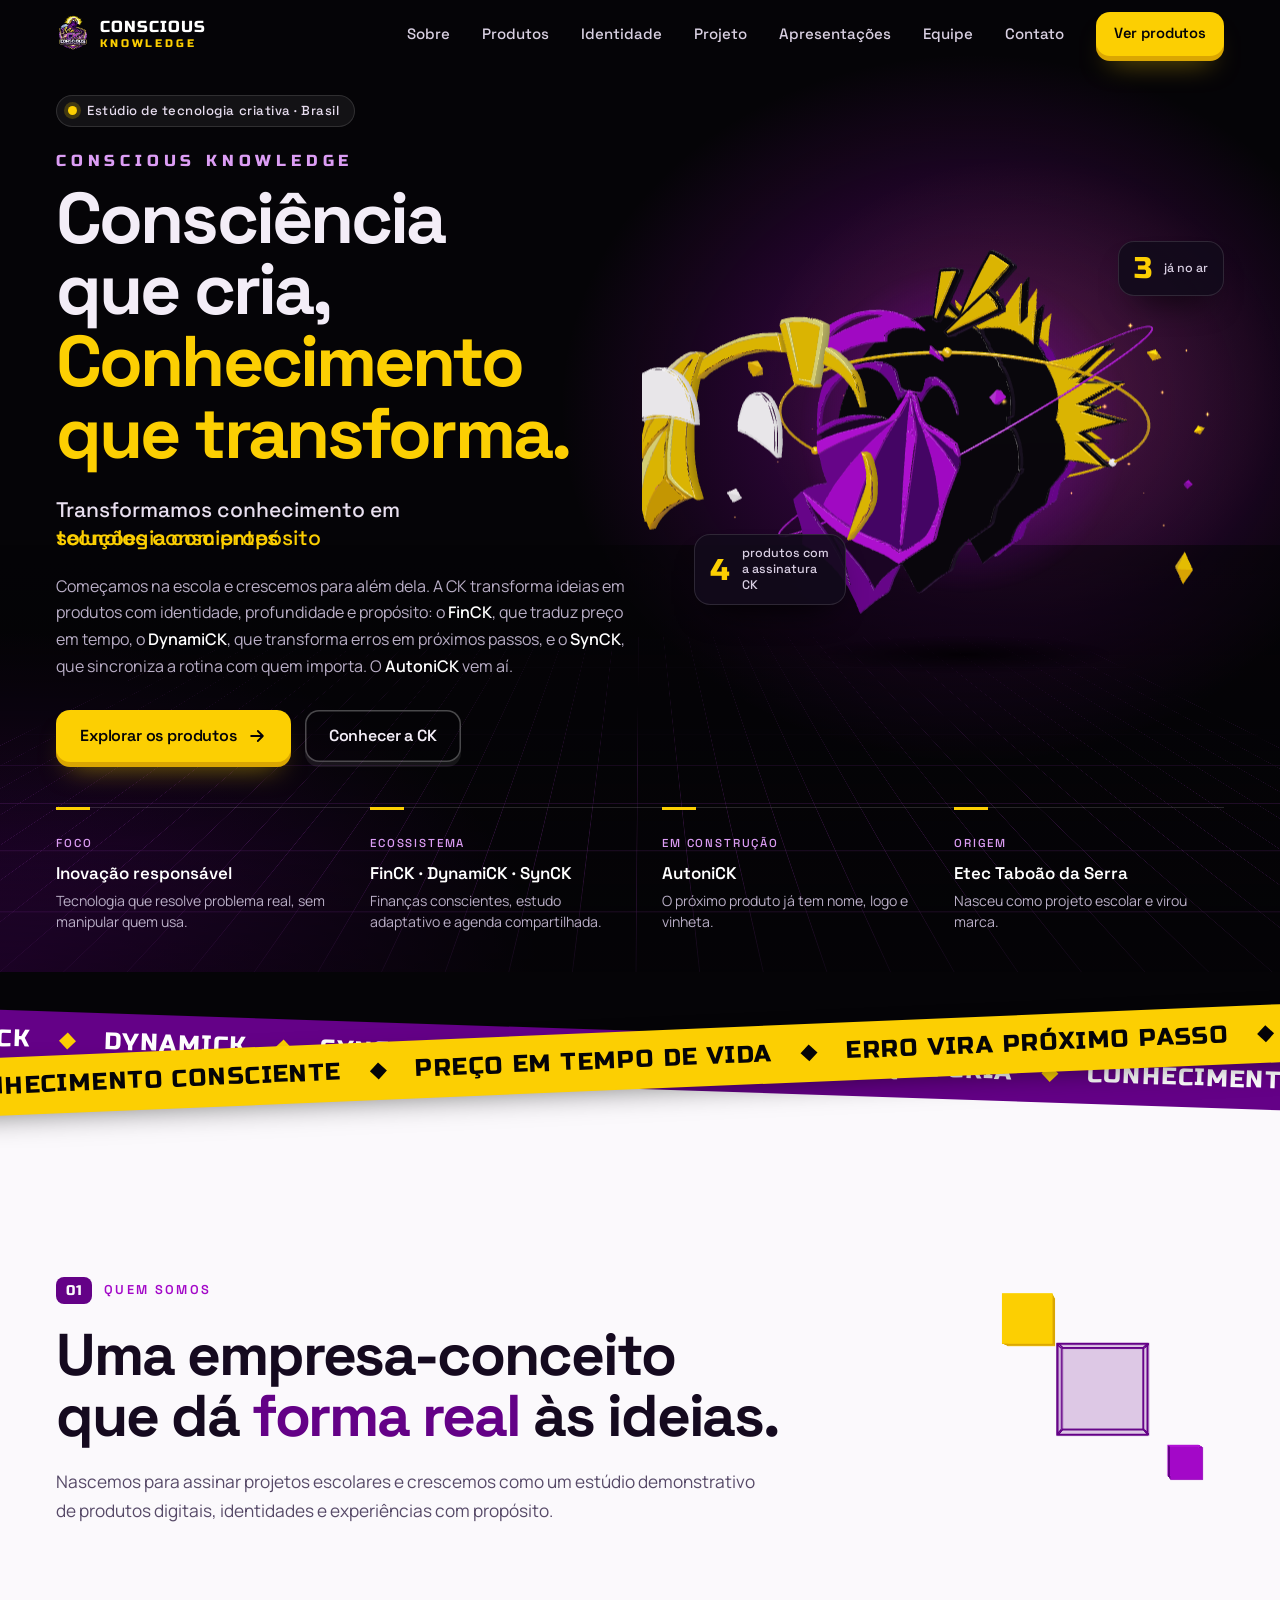
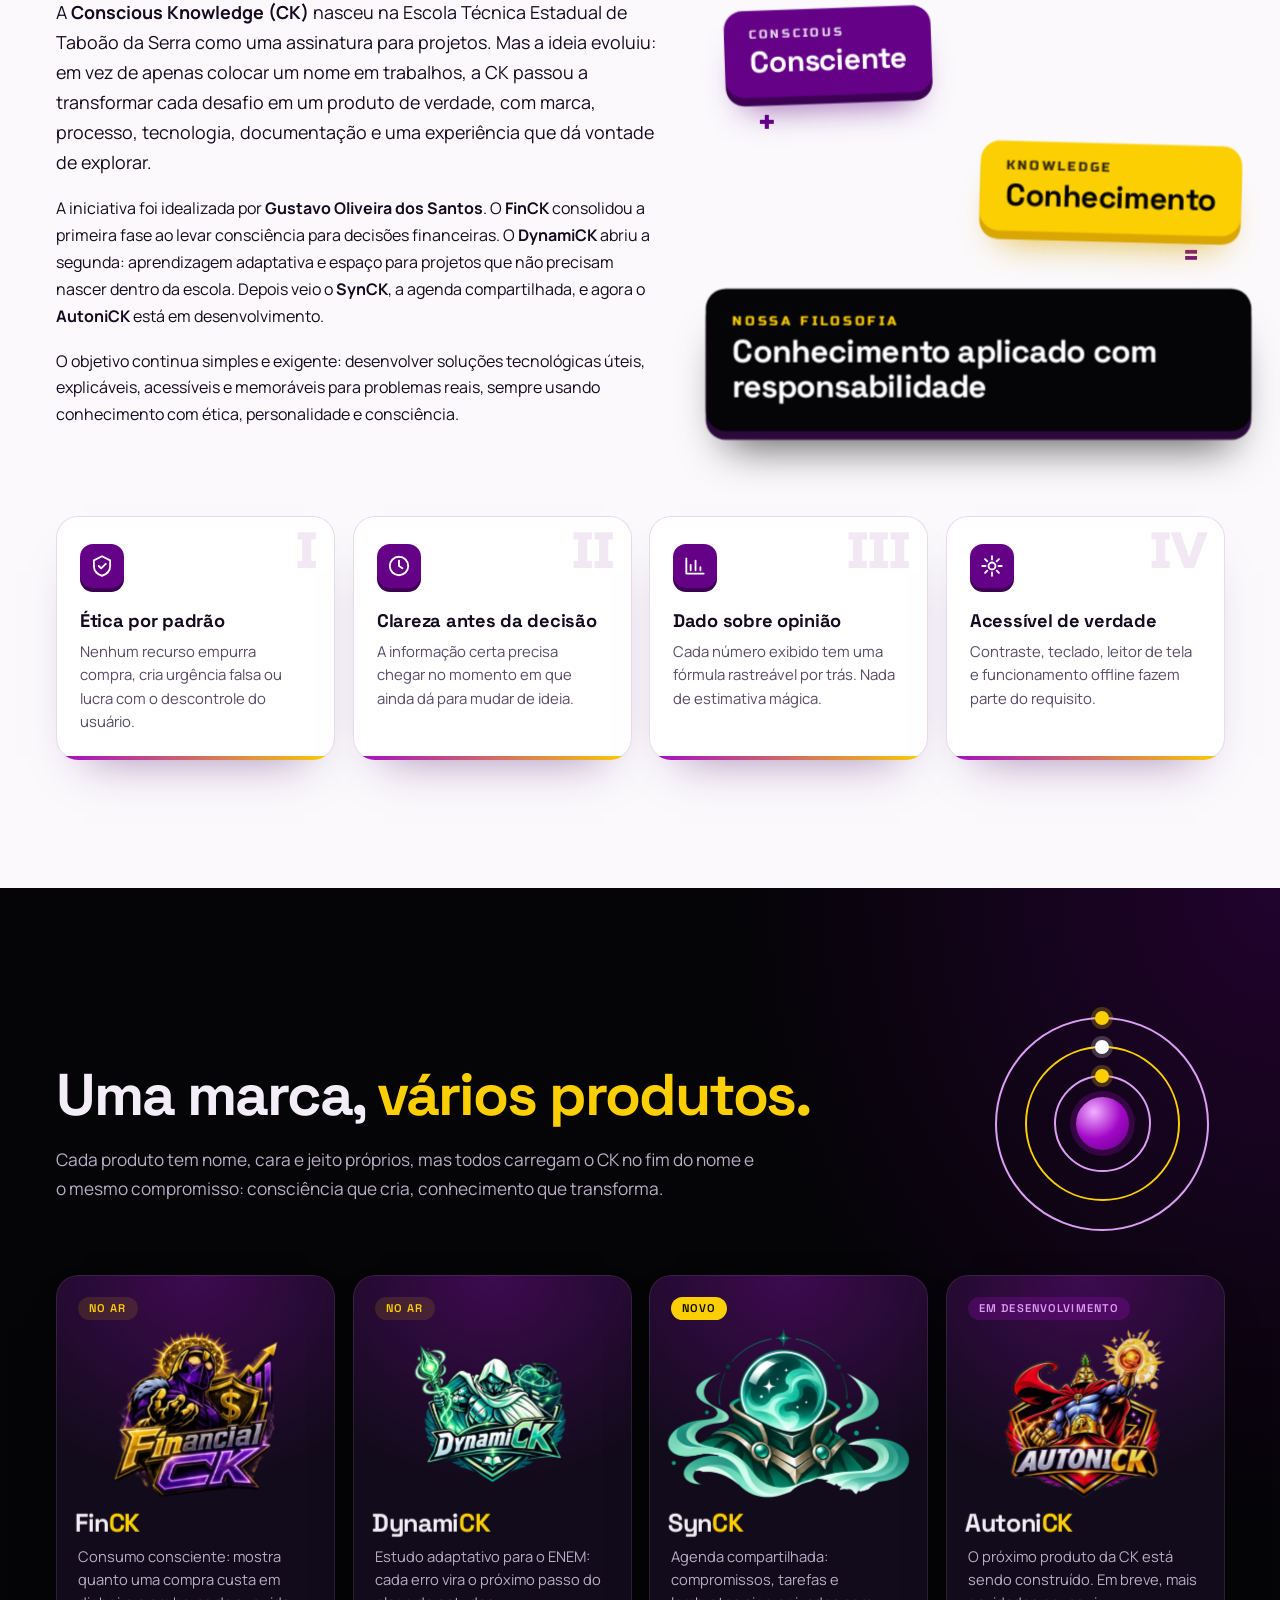
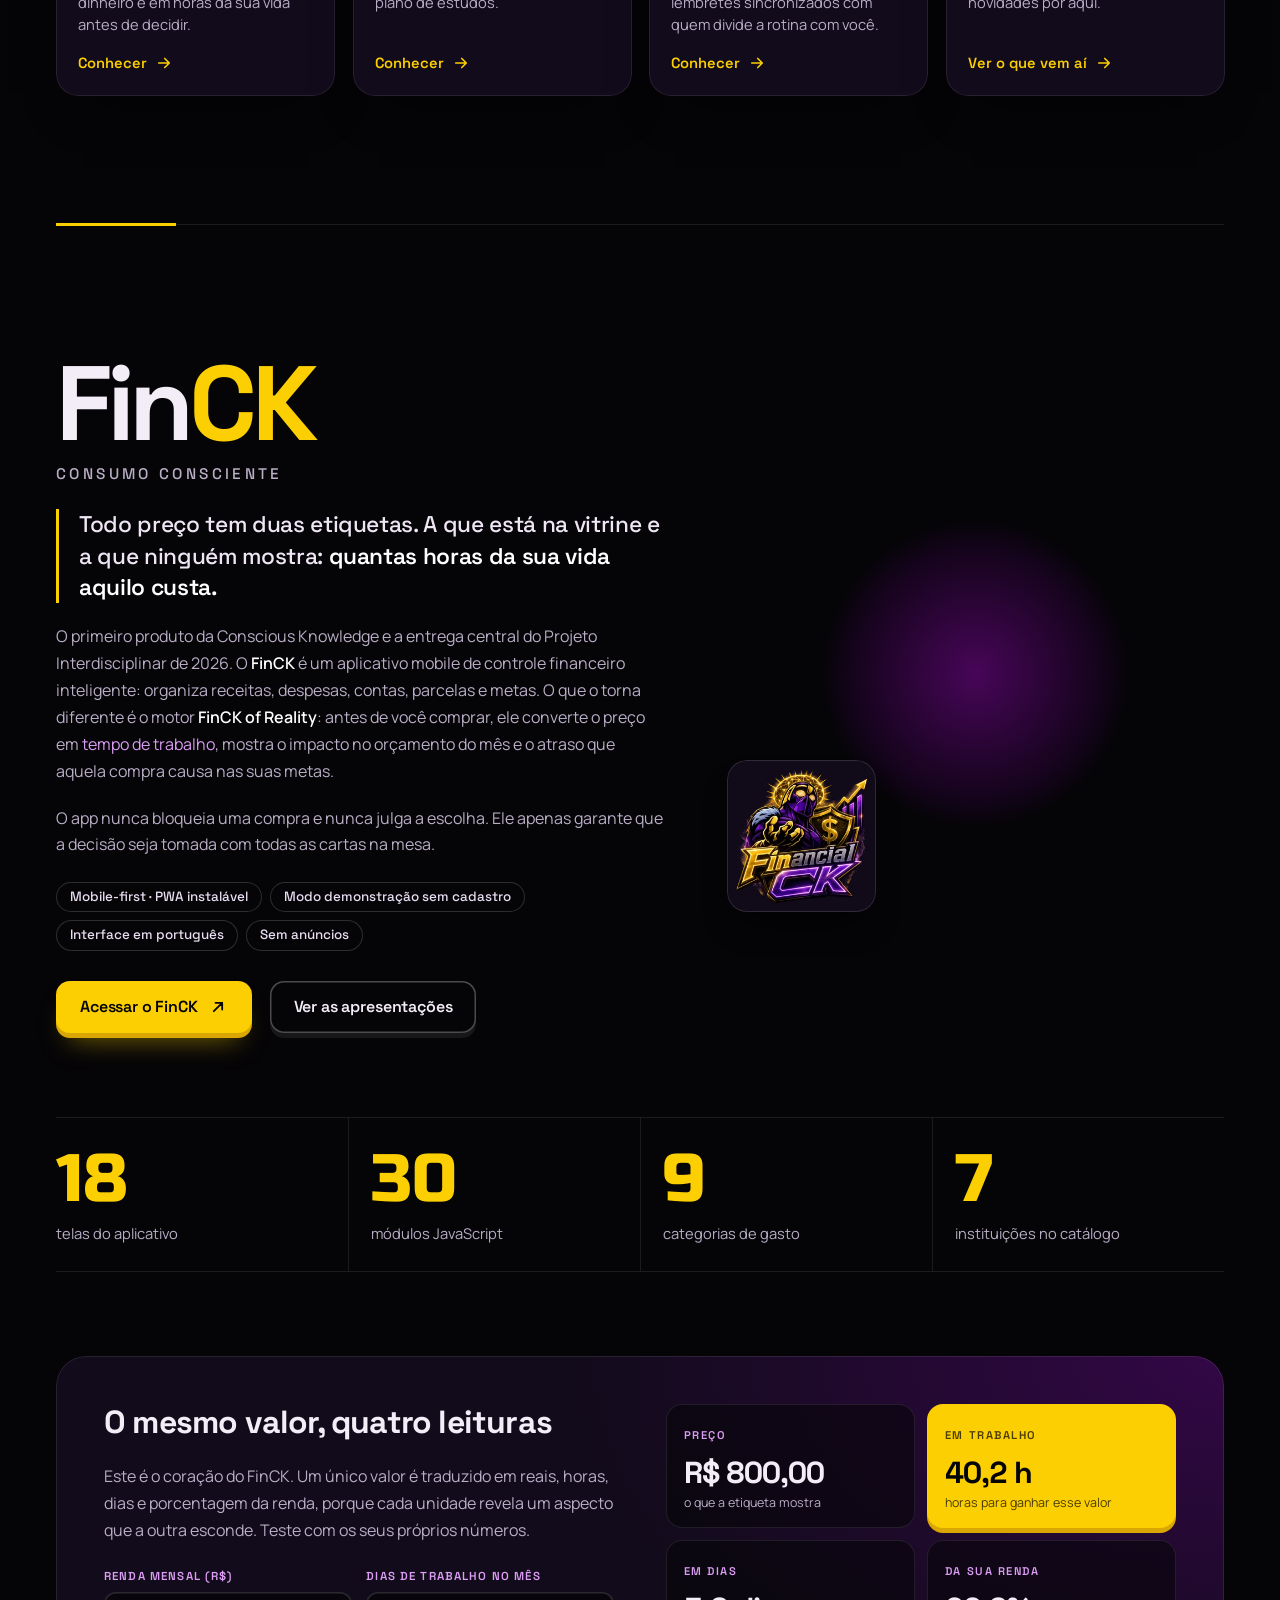
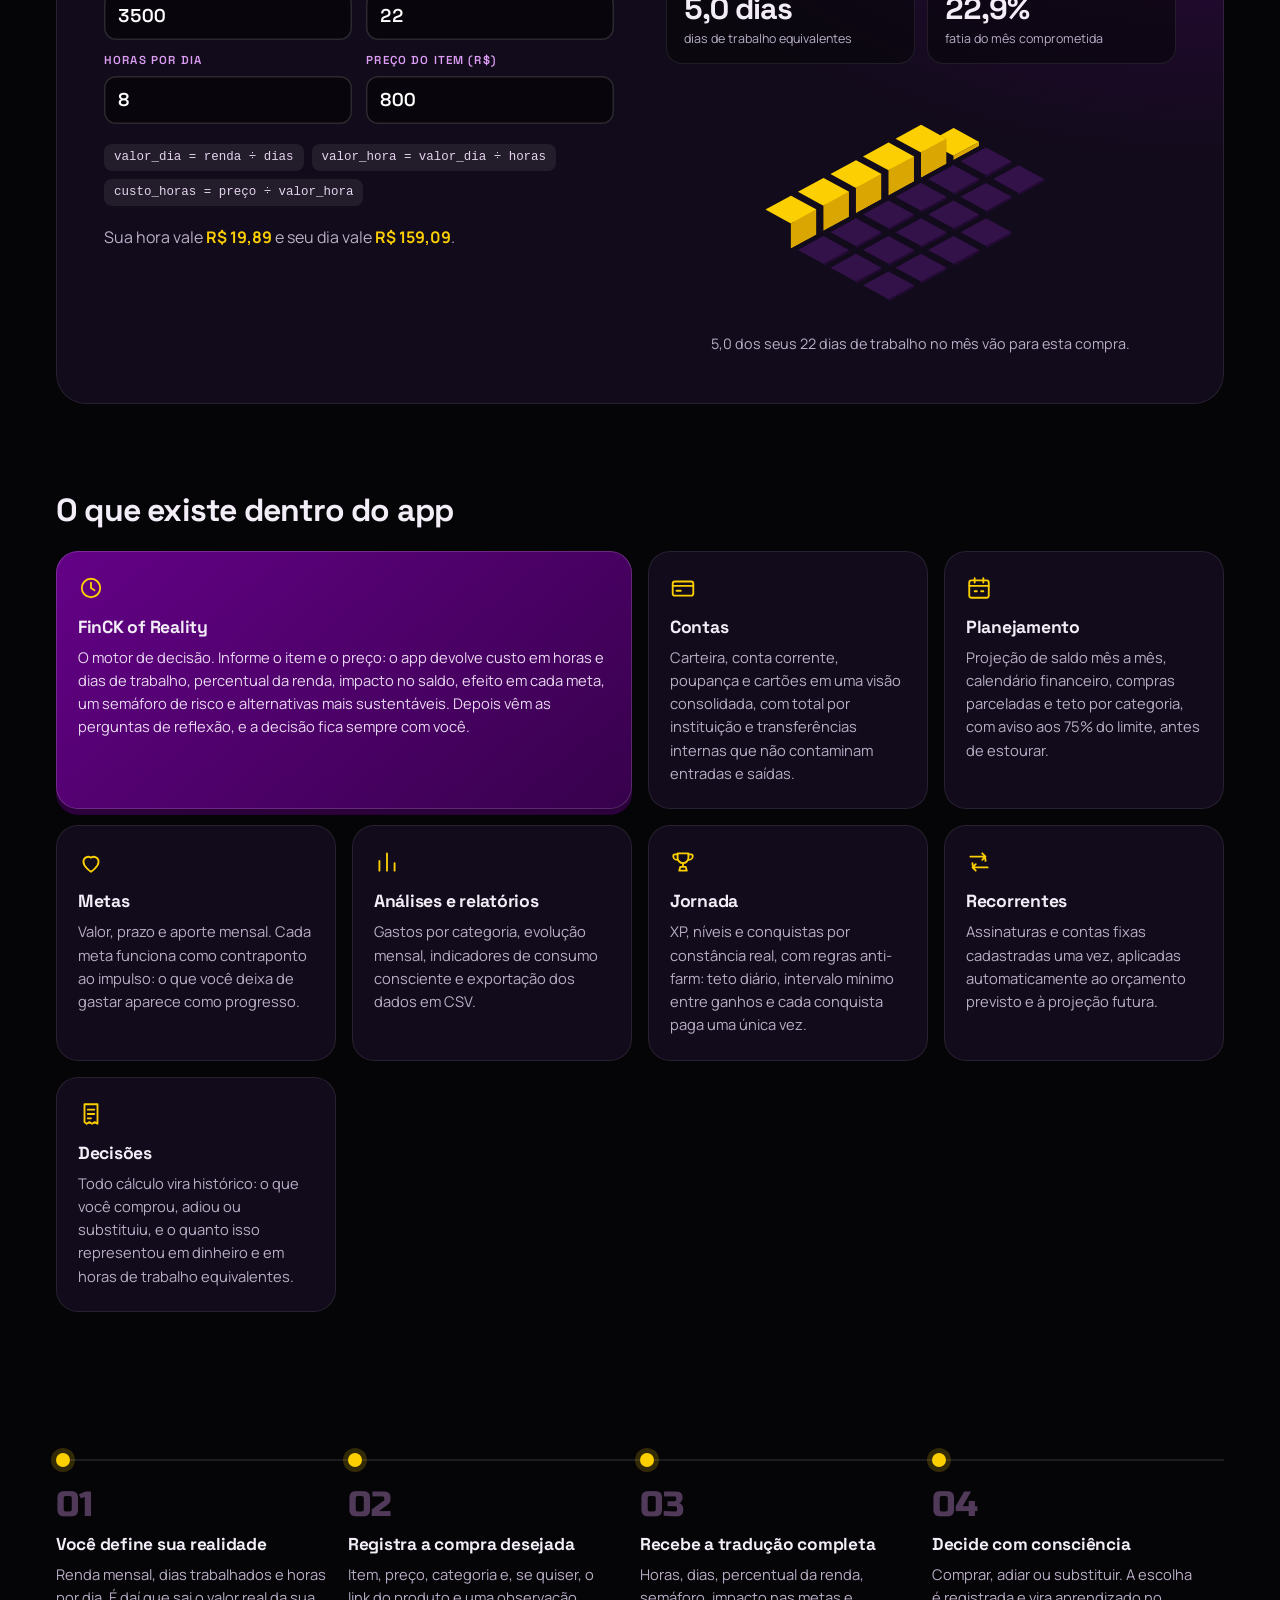
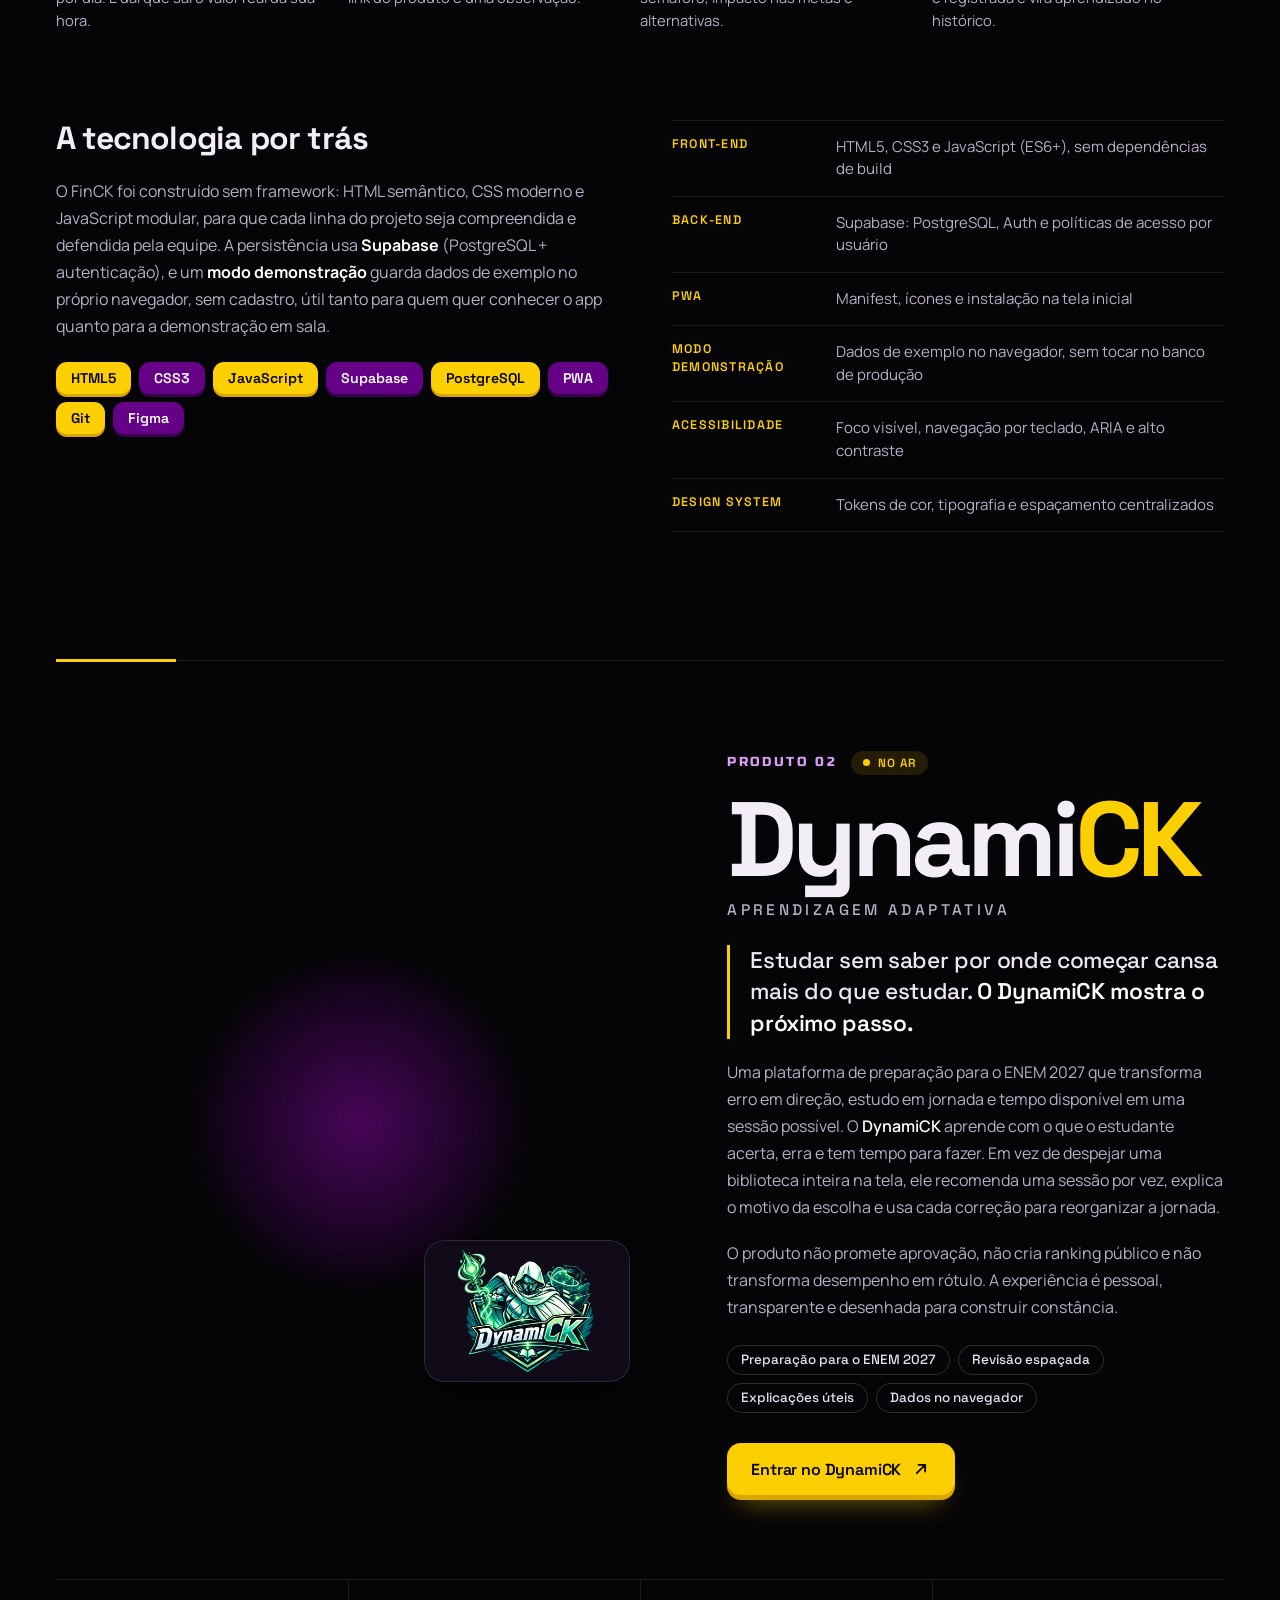
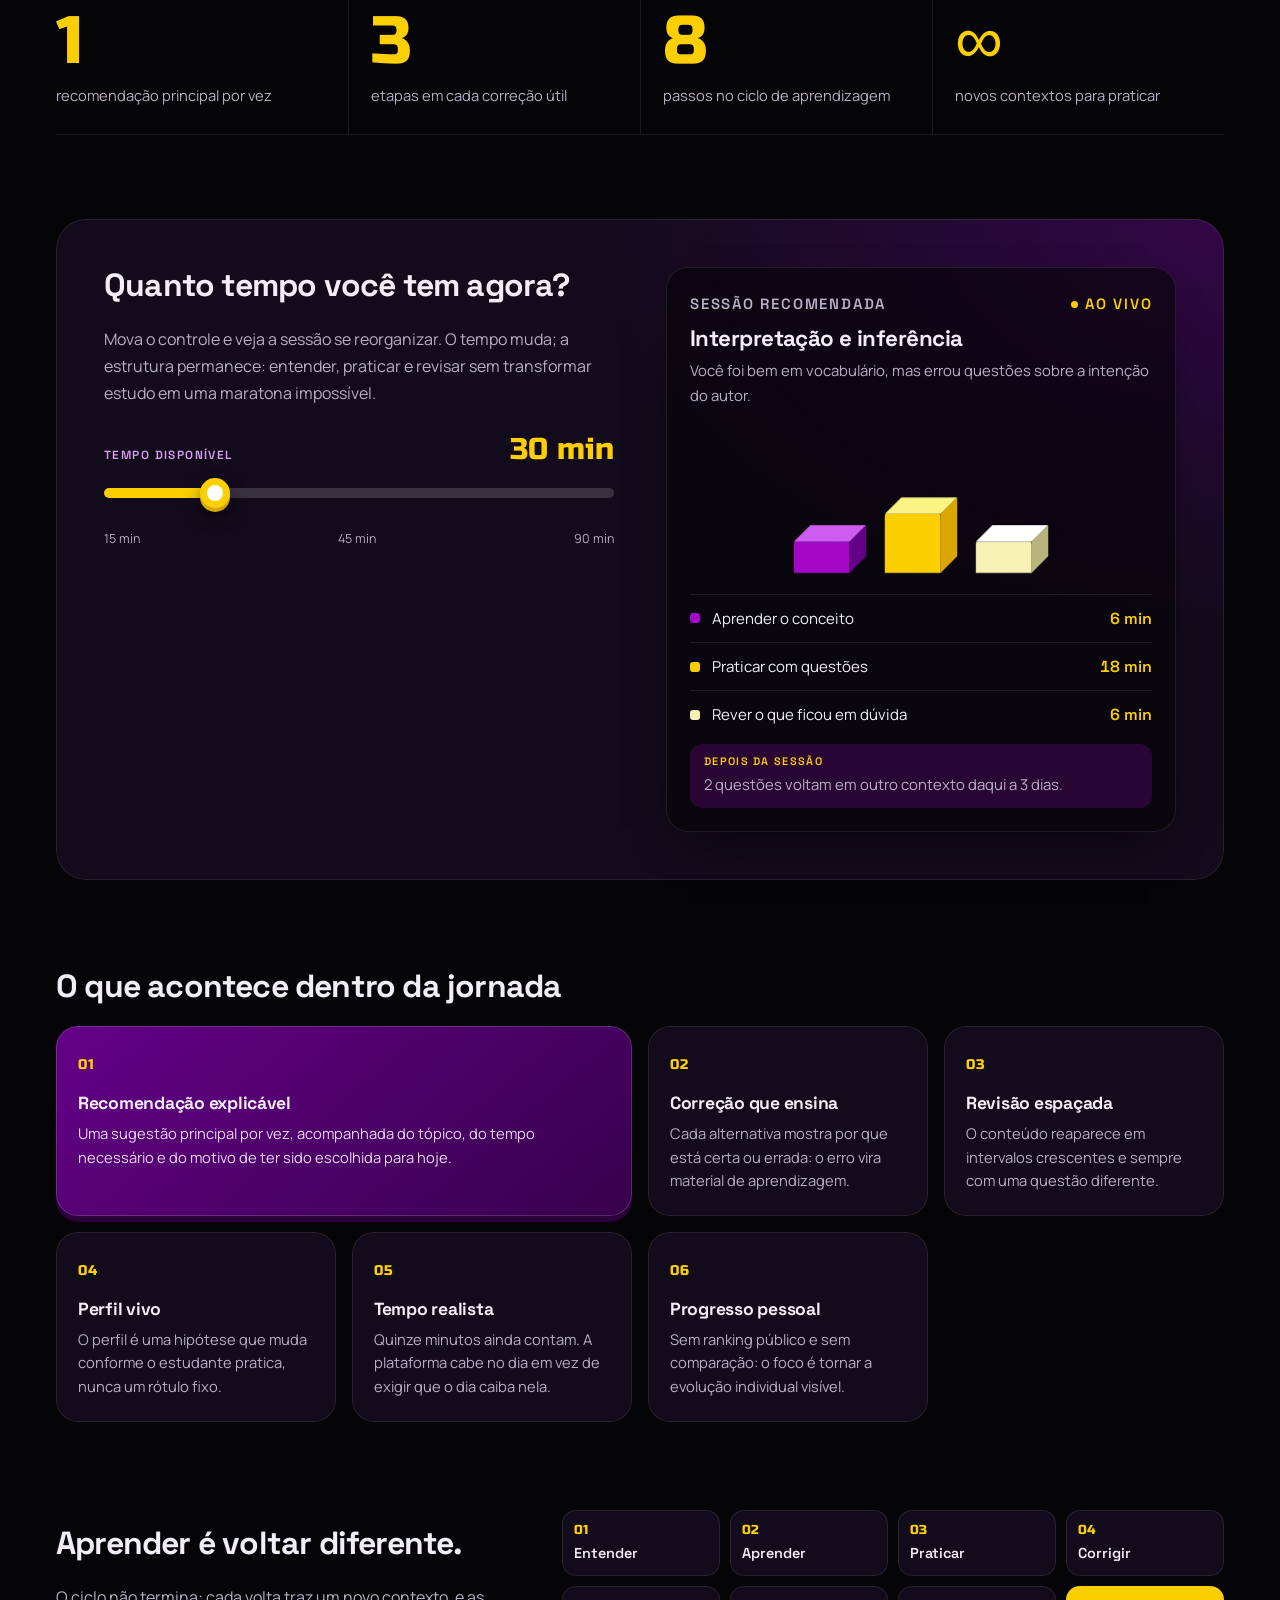
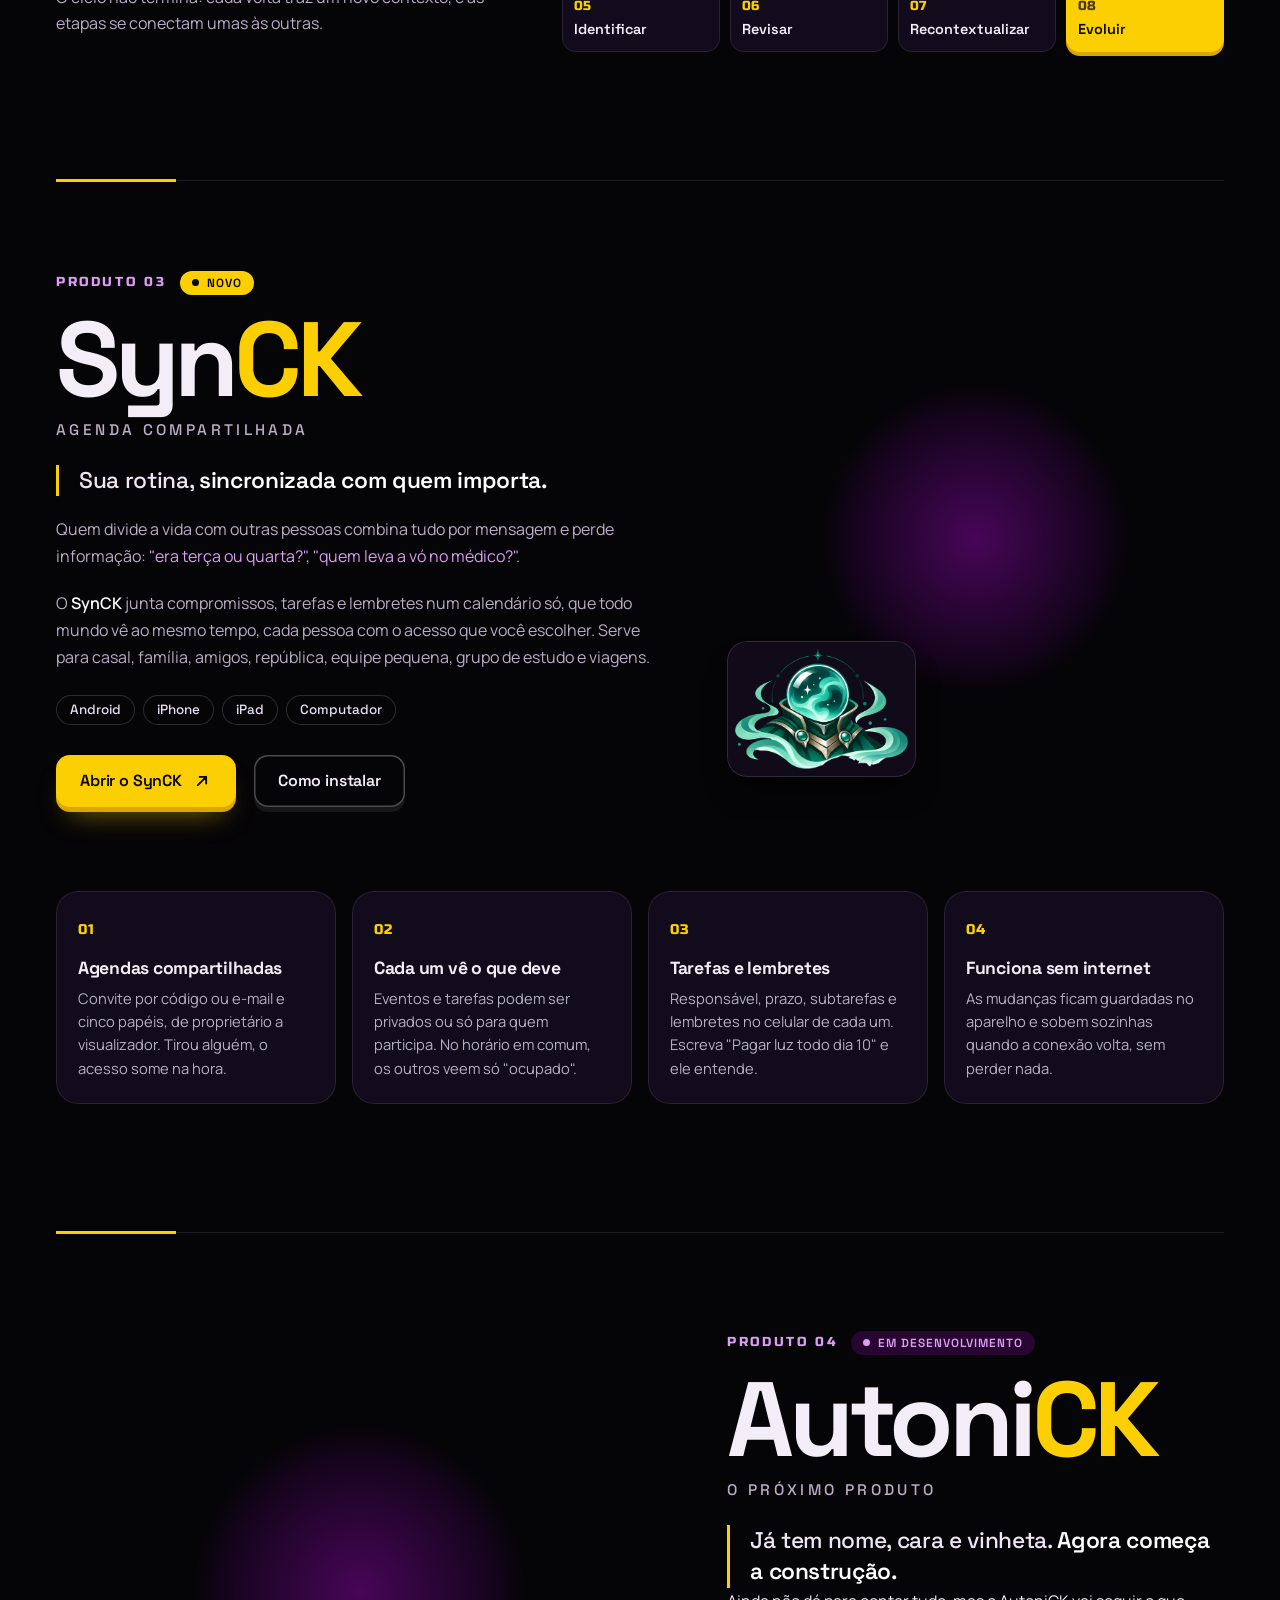
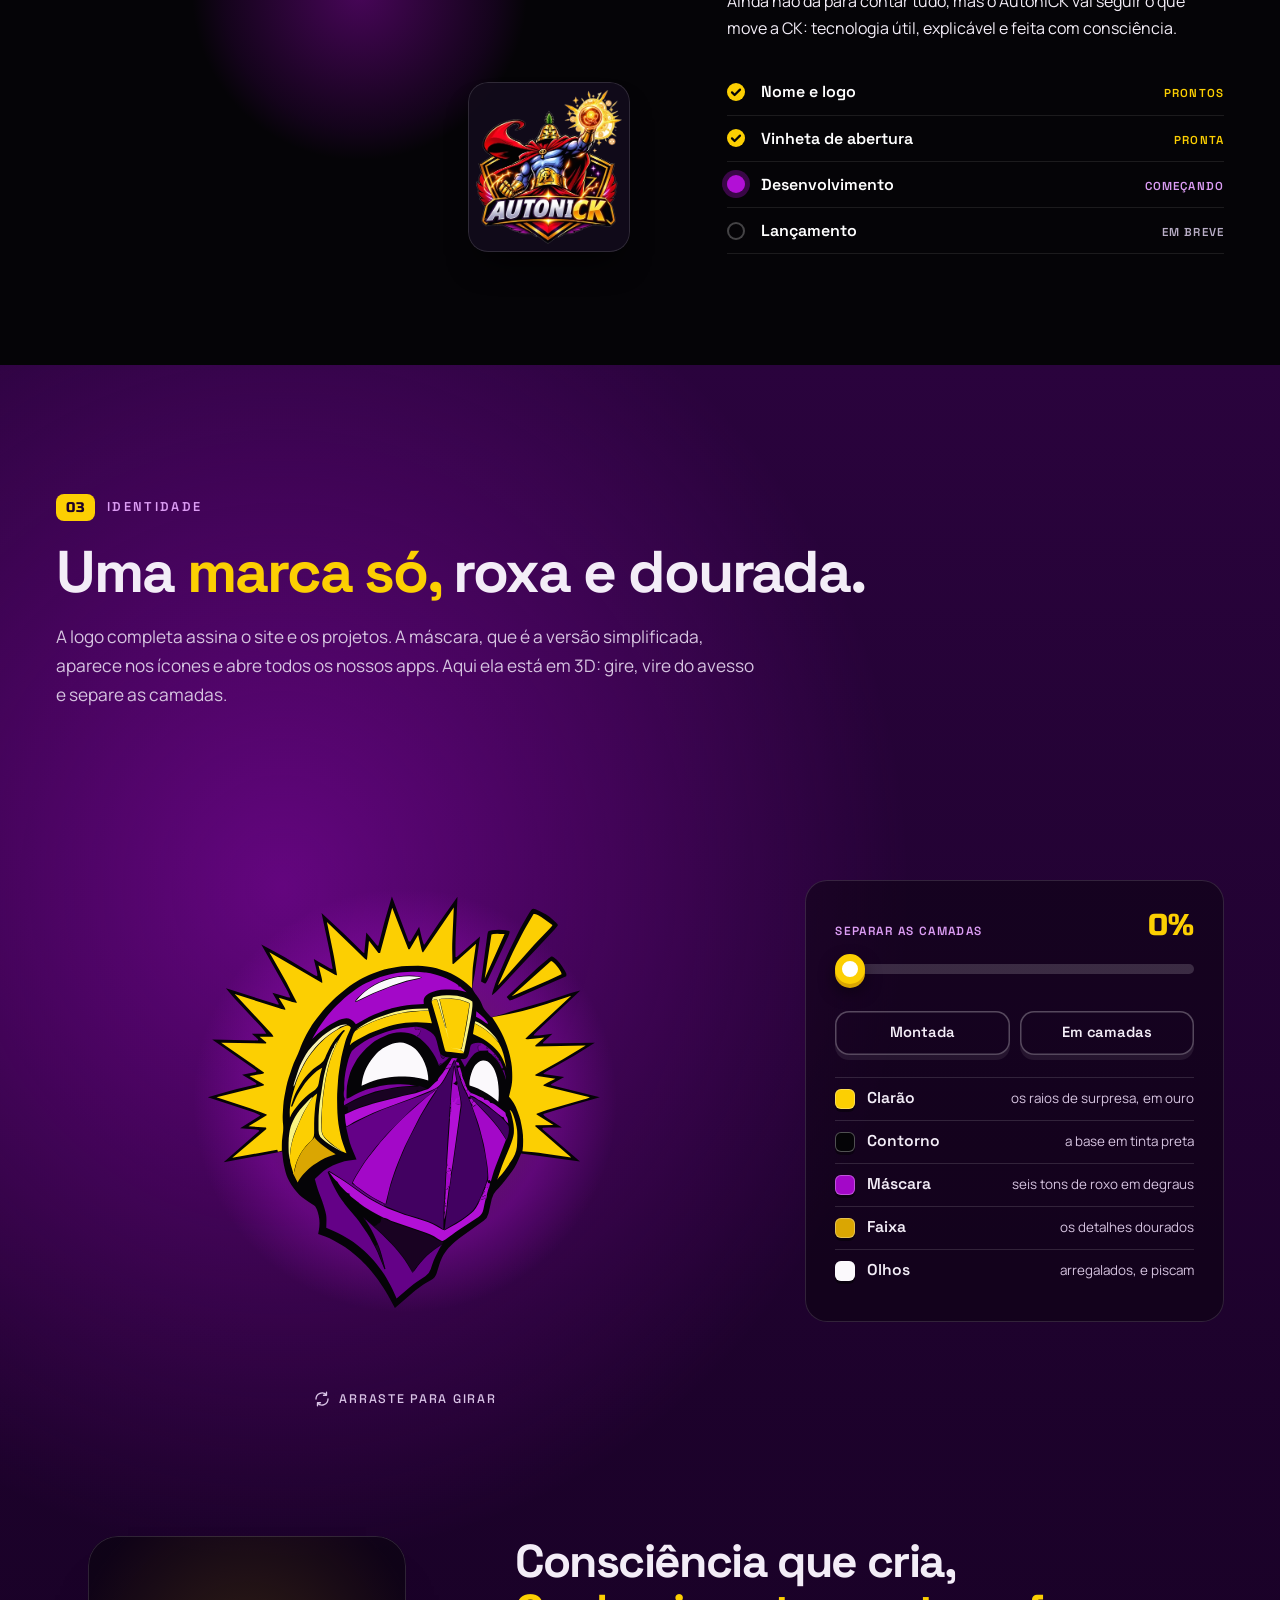
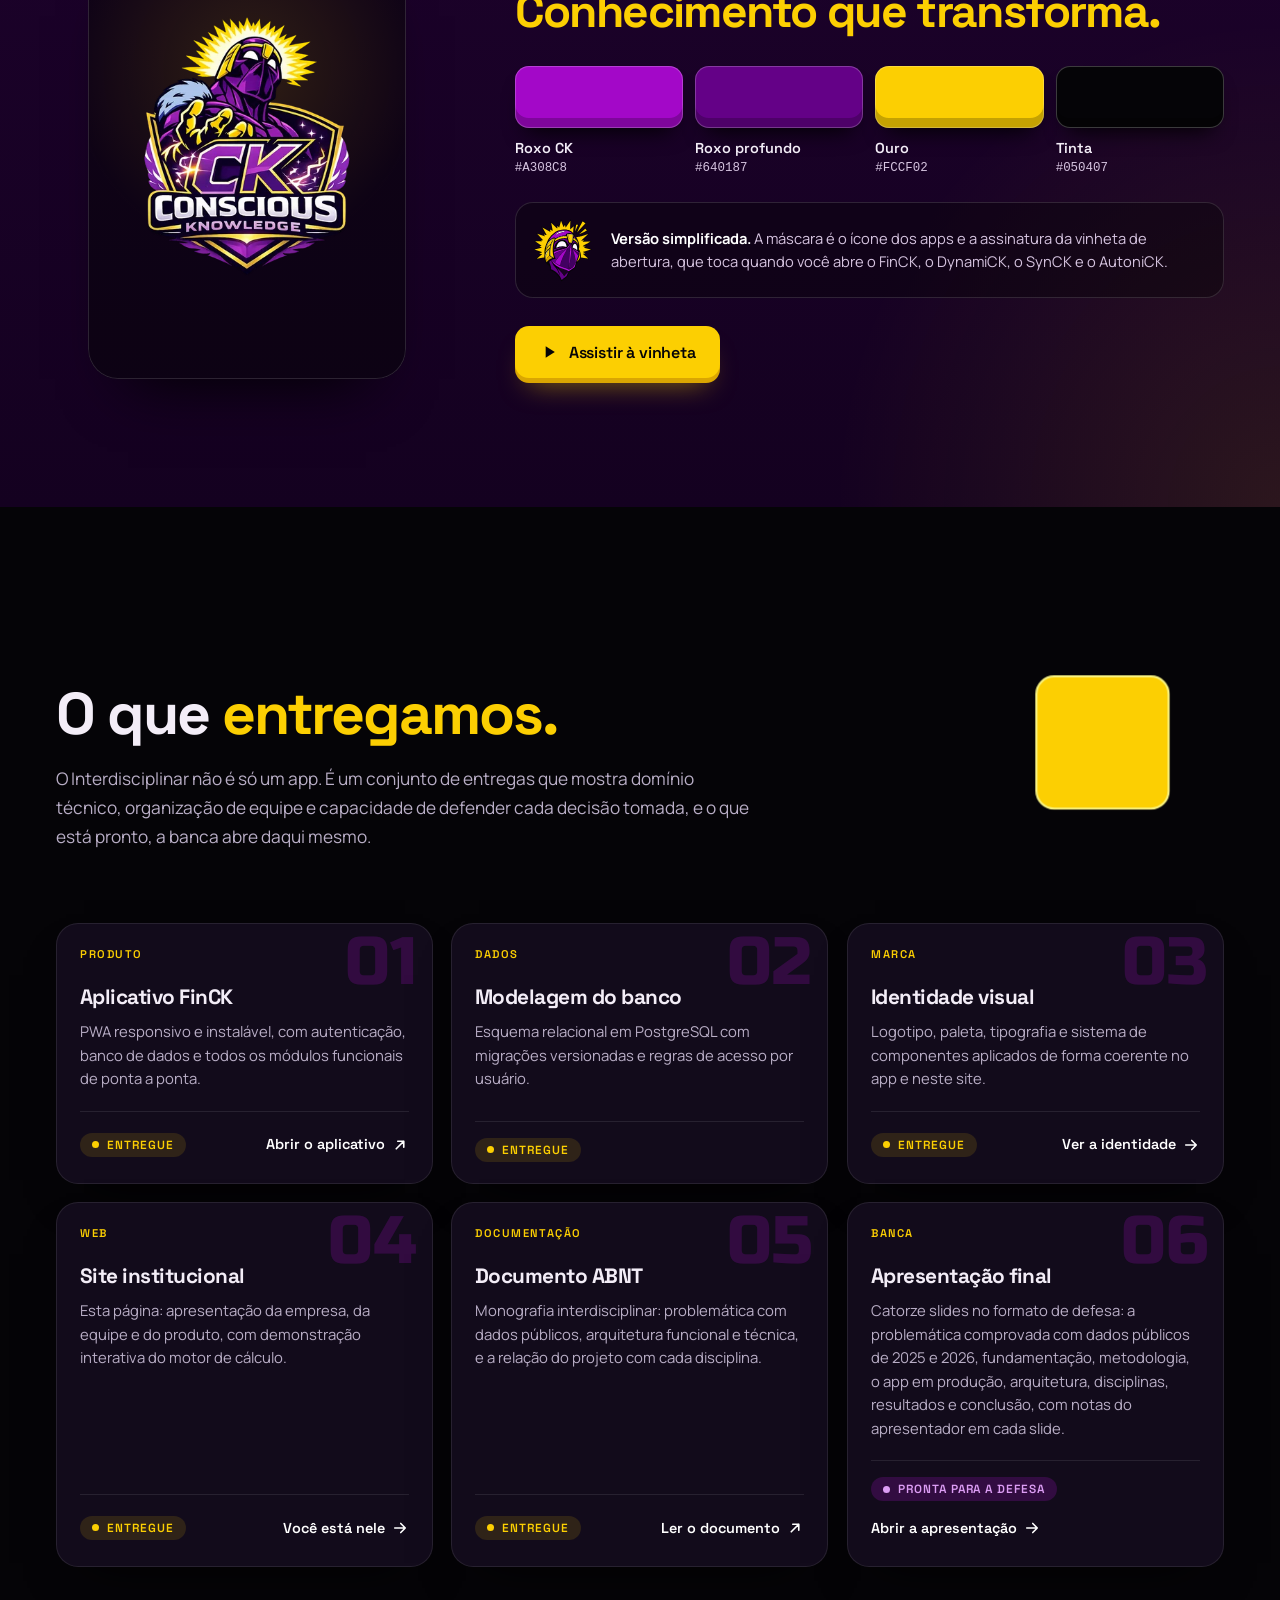
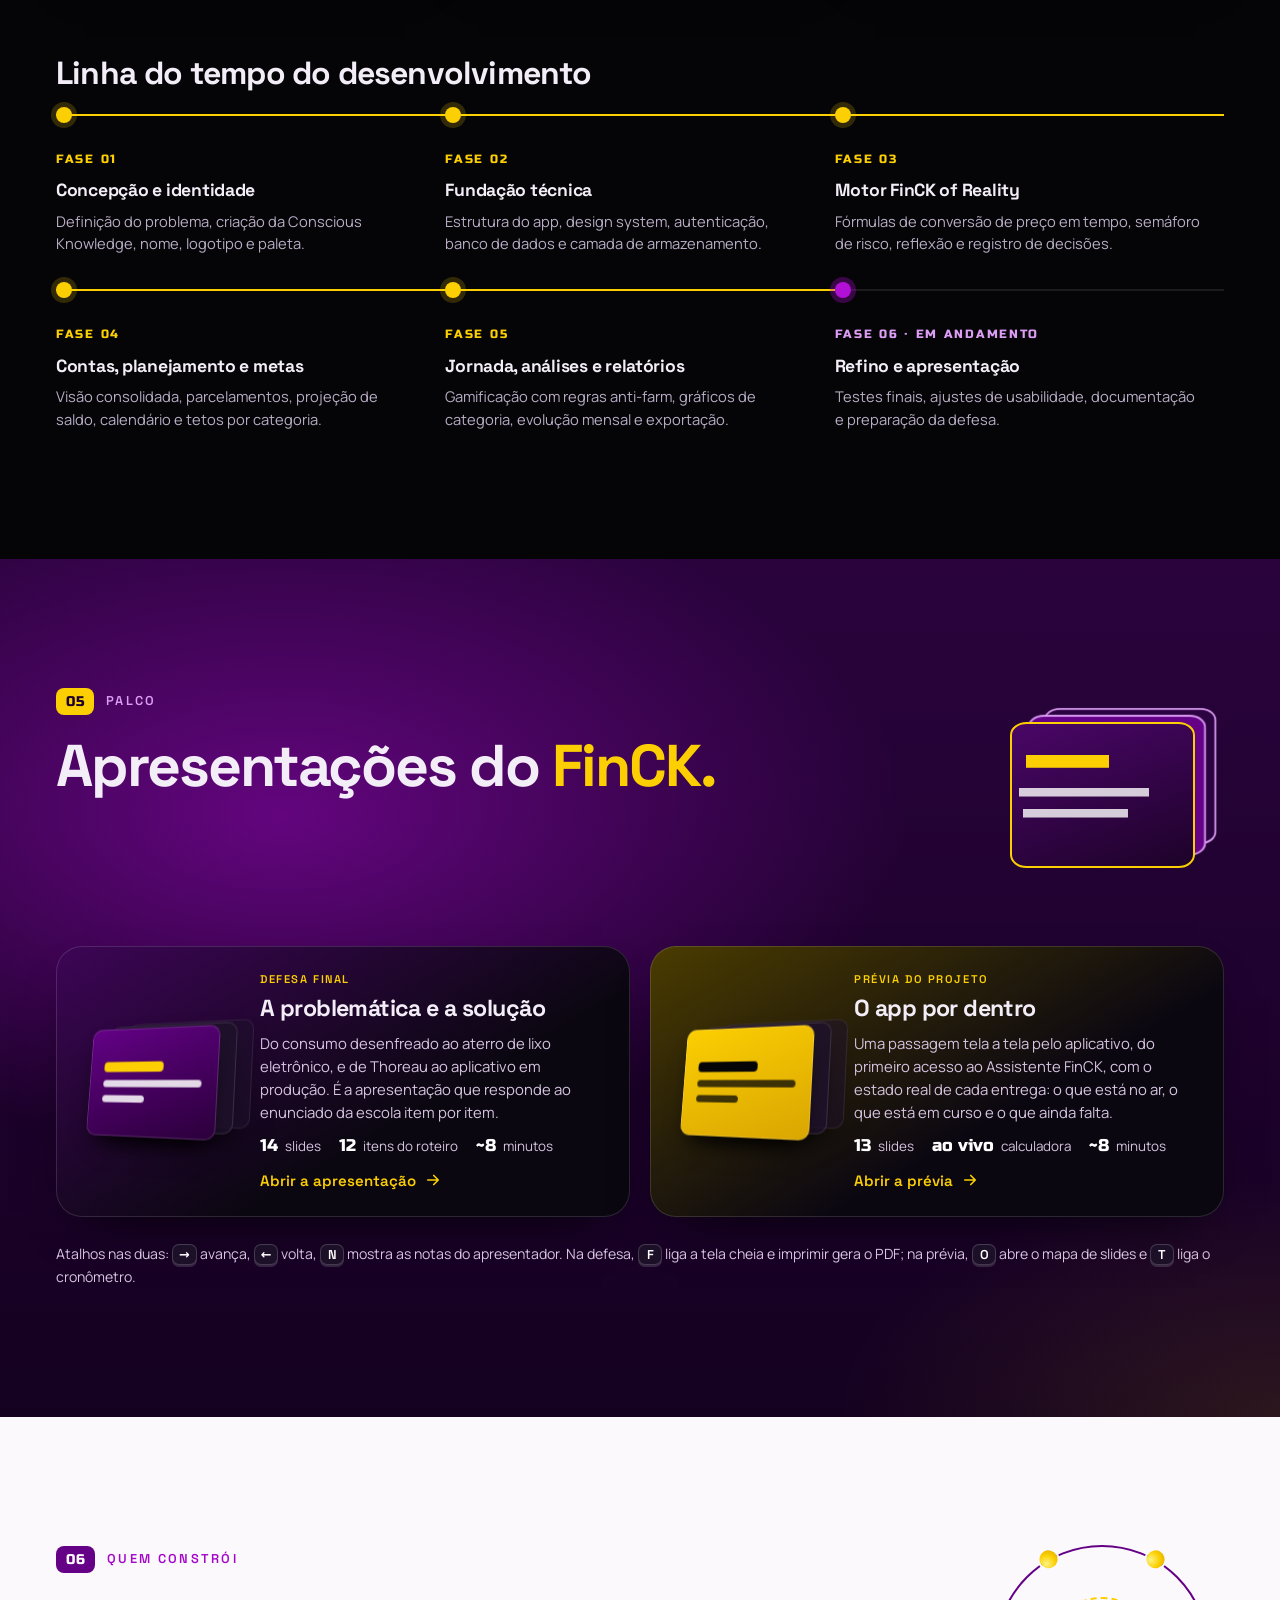
==== commit e8f47b50: "Apresentações do FinCK em seção própria e mais decorativos 3D - As apresentações do FinCK saem de de" ====
--- a/index.html
+++ b/index.html
@@ -57,6 +57,7 @@
         <li><a href="#produtos">Produtos</a></li>
         <li><a href="#identidade">Identidade</a></li>
         <li><a href="#entrega">Projeto</a></li>
+        <li><a href="#apresentacoes">Apresentações</a></li>
         <li><a href="#equipe">Equipe</a></li>
         <li><a href="#contato">Contato</a></li>
       </ul>
@@ -161,6 +162,8 @@
     <!-- ================= SOBRE ================= -->
     <section class="secao secao--papel sobre" id="sobre">
       <div class="caixa">
+        <!-- 3D · Cubos girando -->
+        <div class="decor decor--cubos" aria-hidden="true"><span class="cubo3d"><i></i><i></i><i></i><i></i><i></i><i></i></span><span class="cubo3d cubo3d--b"><i></i><i></i><i></i><i></i><i></i><i></i></span><span class="cubo3d cubo3d--c"><i></i><i></i><i></i><i></i><i></i><i></i></span></div>
         <header class="cabeca">
           <p class="indice" data-revelar><b>01</b>Quem somos</p>
           <h2 data-revelar style="--i:1">Uma empresa-conceito que dá <em>forma real</em> às ideias.</h2>
@@ -235,6 +238,8 @@
     <!-- ================= PRODUTOS ================= -->
     <section class="secao produtos" id="produtos">
       <div class="caixa">
+        <!-- 3D · Órbitas -->
+        <div class="decor decor--aneis" aria-hidden="true"><span class="aro"></span><span class="aro aro--b"></span><span class="aro aro--c"></span><b></b></div>
         <header class="cabeca">
           <p class="indice" data-revelar><b>02</b>Produtos CK</p>
           <h2 data-revelar style="--i:1">Uma marca, <em>vários produtos.</em></h2>
@@ -319,7 +324,7 @@
                 <span>Acessar o FinCK</span>
                 <svg viewBox="0 0 24 24" aria-hidden="true"><path d="M7 17 17 7M9 7h8v8" /></svg>
               </a>
-              <span class="produto__nota">Abre o aplicativo em uma nova aba.</span>
+              <a class="botao botao--linha" href="#apresentacoes"><span>Ver as apresentações</span></a>
             </div>
           </div>
 
@@ -733,6 +738,8 @@
     <!-- ================= PROJETO ================= -->
     <section class="secao entrega" id="entrega">
       <div class="caixa">
+        <!-- 3D · Entregas empilhadas -->
+        <div class="decor decor--pilha" aria-hidden="true"><span class="pilha3d"><i style="--n:0"></i><i style="--n:1"></i><i style="--n:2"></i><i style="--n:3"></i></span></div>
         <header class="cabeca">
           <p class="indice" data-revelar><b>04</b>Projeto Interdisciplinar</p>
           <h2 data-revelar style="--i:1">O que <em>entregamos.</em></h2>
@@ -797,54 +804,63 @@
           <li class="is-feito" data-revelar><span class="tempo__fase">Fase 05</span><h4>Jornada, análises e relatórios</h4><p>Gamificação com regras anti-farm, gráficos de categoria, evolução mensal e exportação.</p></li>
           <li class="is-agora" data-revelar><span class="tempo__fase">Fase 06 · em andamento</span><h4>Refino e apresentação</h4><p>Testes finais, ajustes de usabilidade, documentação e preparação da defesa.</p></li>
         </ol>
-
-        <!-- ========== APRESENTAÇÕES ========== -->
-        <div class="palcos" id="apresentacoes">
-          <h3 class="titulo-bloco" data-revelar>Apresentações do FinCK</h3>
-          <p class="palcos__sub" data-revelar>
+      </div>
+    </section>
+
+    <!-- ================= APRESENTAÇÕES ================= -->
+    <section class="secao secao--roxa palcos" id="apresentacoes">
+      <div class="caixa">
+        <!-- 3D · Telas de apresentação -->
+        <div class="decor decor--telas" aria-hidden="true"><span class="tela3d"><i></i><i></i><i></i></span></div>
+        <header class="cabeca">
+          <p class="indice" data-revelar><b>05</b>Palco</p>
+          <h2 data-revelar style="--i:1">Apresentações do <em>FinCK.</em></h2>
+          <p class="cabeca__sub" data-revelar style="--i:2">
             Duas apresentações, dois momentos. Ambas rodam no navegador, com navegação por teclado
-            e notas de apresentador.
+            e notas de apresentador. Clique para abrir.
           </p>
-
-          <div class="palcos__grade">
-            <a class="slide" href="apresentacao/index.html" aria-label="Abrir a apresentação final do FinCK" data-revelar data-inclinar>
-              <!-- 3D · Pilha de slides -->
-              <span class="slide__pilha" aria-hidden="true"><i></i><i></i><i><b></b><b></b><b></b></i></span>
-              <span class="slide__corpo">
-                <span class="slide__tag">Defesa final</span>
-                <strong>A problemática e a solução</strong>
-                <span class="slide__texto">Do consumo desenfreado ao aterro de lixo eletrônico, e de Thoreau ao aplicativo em produção. É a apresentação que responde ao enunciado da escola item por item.</span>
-                <span class="slide__ficha"><span><b>14</b> slides</span><span><b>12</b> itens do roteiro</span><span><b>~8</b> minutos</span></span>
-                <span class="slide__ir">Abrir a apresentação <svg viewBox="0 0 24 24"><path d="M5 12h14M13 6l6 6-6 6" /></svg></span>
-              </span>
-            </a>
-
-            <a class="slide" href="apresentacao-projeto/index.html" aria-label="Abrir a prévia do projeto FinCK" data-revelar style="--i:1" data-inclinar>
-              <span class="slide__pilha" aria-hidden="true"><i></i><i></i><i><b></b><b></b><b></b></i></span>
-              <span class="slide__corpo">
-                <span class="slide__tag">Prévia do projeto</span>
-                <strong>O app por dentro</strong>
-                <span class="slide__texto">Uma passagem tela a tela pelo aplicativo, do primeiro acesso ao Assistente FinCK, com o estado real de cada entrega: o que está no ar, o que está em curso e o que ainda falta.</span>
-                <span class="slide__ficha"><span><b>13</b> slides</span><span><b>ao vivo</b> calculadora</span><span><b>~8</b> minutos</span></span>
-                <span class="slide__ir">Abrir a prévia <svg viewBox="0 0 24 24"><path d="M5 12h14M13 6l6 6-6 6" /></svg></span>
-              </span>
-            </a>
-          </div>
-
-          <p class="palcos__nota" data-revelar>
-            Atalhos nas duas: <kbd>→</kbd> avança, <kbd>←</kbd> volta, <kbd>N</kbd> mostra as notas do
-            apresentador. Na defesa, <kbd>F</kbd> liga a tela cheia e imprimir gera o PDF; na prévia,
-            <kbd>O</kbd> abre o mapa de slides e <kbd>T</kbd> liga o cronômetro.
-          </p>
-        </div>
+        </header>
+
+        <div class="palcos__grade">
+          <a class="slide" href="apresentacao/index.html" aria-label="Abrir a apresentação final do FinCK" data-revelar data-inclinar>
+            <!-- 3D · Pilha de slides -->
+            <span class="slide__pilha" aria-hidden="true"><i></i><i></i><i><b></b><b></b><b></b></i></span>
+            <span class="slide__corpo">
+              <span class="slide__tag">Defesa final</span>
+              <strong>A problemática e a solução</strong>
+              <span class="slide__texto">Do consumo desenfreado ao aterro de lixo eletrônico, e de Thoreau ao aplicativo em produção. É a apresentação que responde ao enunciado da escola item por item.</span>
+              <span class="slide__ficha"><span><b>14</b> slides</span><span><b>12</b> itens do roteiro</span><span><b>~8</b> minutos</span></span>
+              <span class="slide__ir">Abrir a apresentação <svg viewBox="0 0 24 24"><path d="M5 12h14M13 6l6 6-6 6" /></svg></span>
+            </span>
+          </a>
+
+          <a class="slide" href="apresentacao-projeto/index.html" aria-label="Abrir a prévia do projeto FinCK" data-revelar style="--i:1" data-inclinar>
+            <span class="slide__pilha" aria-hidden="true"><i></i><i></i><i><b></b><b></b><b></b></i></span>
+            <span class="slide__corpo">
+              <span class="slide__tag">Prévia do projeto</span>
+              <strong>O app por dentro</strong>
+              <span class="slide__texto">Uma passagem tela a tela pelo aplicativo, do primeiro acesso ao Assistente FinCK, com o estado real de cada entrega: o que está no ar, o que está em curso e o que ainda falta.</span>
+              <span class="slide__ficha"><span><b>13</b> slides</span><span><b>ao vivo</b> calculadora</span><span><b>~8</b> minutos</span></span>
+              <span class="slide__ir">Abrir a prévia <svg viewBox="0 0 24 24"><path d="M5 12h14M13 6l6 6-6 6" /></svg></span>
+            </span>
+          </a>
+        </div>
+
+        <p class="palcos__nota" data-revelar>
+          Atalhos nas duas: <kbd>→</kbd> avança, <kbd>←</kbd> volta, <kbd>N</kbd> mostra as notas do
+          apresentador. Na defesa, <kbd>F</kbd> liga a tela cheia e imprimir gera o PDF; na prévia,
+          <kbd>O</kbd> abre o mapa de slides e <kbd>T</kbd> liga o cronômetro.
+        </p>
       </div>
     </section>
 
     <!-- ================= EQUIPE ================= -->
     <section class="secao secao--papel equipe" id="equipe">
       <div class="caixa">
+        <!-- 3D · Seis integrantes em órbita -->
+        <div class="decor decor--seis" aria-hidden="true"><span class="aro"><i style="--n:0"></i><i style="--n:1"></i><i style="--n:2"></i><i style="--n:3"></i><i style="--n:4"></i><i style="--n:5"></i></span><span class="aro aro--b"></span><b></b></div>
         <header class="cabeca">
-          <p class="indice" data-revelar><b>05</b>Quem constrói</p>
+          <p class="indice" data-revelar><b>06</b>Quem constrói</p>
           <h2 data-revelar style="--i:1">Seis estudantes, <em>um produto real.</em></h2>
           <p class="cabeca__sub" data-revelar style="--i:2">
             Do conceito à defesa. <strong>2º C · M-Tec Informática para Internet</strong>, na Escola
@@ -878,7 +894,7 @@
     <section class="secao secao--ouro contato" id="contato">
       <div class="caixa contato__grade">
         <header class="cabeca">
-          <p class="indice" data-revelar><b>06</b>Fale com a gente</p>
+          <p class="indice" data-revelar><b>07</b>Fale com a gente</p>
           <h2 data-revelar style="--i:1">Tem uma ideia? <em>É só chamar.</em></h2>
           <p class="cabeca__sub" data-revelar style="--i:2">
             Dúvidas sobre a CK, o FinCK, o DynamiCK, o SynCK ou uma próxima ideia?
@@ -931,7 +947,7 @@
         <a href="#autonick">AutoniCK</a>
         <a href="#identidade">Identidade</a>
         <a href="#entrega">Entrega</a>
-        <a href="#apresentacoes">Palco</a>
+        <a href="#apresentacoes">Apresentações</a>
         <a href="#equipe">Equipe</a>
         <a href="#contato">Contato</a>
       </nav>
--- a/style.css
+++ b/style.css
@@ -178,7 +178,7 @@
 .menu-botao[aria-expanded="true"] span:first-child { transform: translateY(4px) rotate(45deg); }
 .menu-botao[aria-expanded="true"] span:last-child { transform: translateY(-4px) rotate(-45deg); }
 
-@media (max-width: 940px) {
+@media (max-width: 1060px) {
   .menu-botao { display: block; z-index: 2; }
   .topo__cta { display: none; }
   .marca { z-index: 2; }
@@ -388,6 +388,78 @@
 
 .etiquetas { display: flex; flex-wrap: wrap; gap: 8px; margin-top: 24px; }
 .etiquetas li { padding: 7px 14px; border-radius: 99px; font: 500 0.84rem/1.2 var(--f-titulo); color: #e9def2; box-shadow: inset 0 0 0 1px rgba(255, 255, 255, 0.16); }
+
+/* ============================================================
+   DECORATIVOS 3D DOS CABEÇALHOS
+   Sólidos feitos só de CSS (transform-style: preserve-3d). Giram
+   na placa de vídeo e pausam quando a seção sai da tela.
+   ============================================================ */
+.secao > .caixa { position: relative; }
+.decor {
+  --larg: clamp(150px, 19vw, 250px);
+  --d-face: rgba(178, 16, 214, 0.2); --d-borda: var(--lilas); --d-solido: var(--ouro); --d-solido-2: var(--ouro-fundo); --d-solido-3: var(--ouro-claro);
+  position: absolute; right: 0; top: -14px; width: var(--larg); height: var(--larg);
+  pointer-events: none; perspective: 800px;
+}
+.secao--papel .decor { --d-face: rgba(100, 1, 135, 0.1); --d-borda: var(--roxo-fundo); }
+@media (max-width: 760px) { .decor { --larg: 92px; top: -66px; right: -10px; } }
+
+/* cubos */
+.cubo3d { --t: calc(var(--larg) * 0.36); position: absolute; left: 50%; top: 52%; width: var(--t); height: var(--t); margin: calc(var(--t) / -2); transform-style: preserve-3d; animation: gira-cubo 18s linear infinite; }
+.cubo3d i { position: absolute; inset: 0; border: 2px solid var(--d-borda); background: var(--d-face); }
+.cubo3d i:nth-child(1) { transform: translateZ(calc(var(--t) / 2)); }
+.cubo3d i:nth-child(2) { transform: rotateY(90deg) translateZ(calc(var(--t) / 2)); }
+.cubo3d i:nth-child(3) { transform: rotateY(180deg) translateZ(calc(var(--t) / 2)); }
+.cubo3d i:nth-child(4) { transform: rotateY(-90deg) translateZ(calc(var(--t) / 2)); }
+.cubo3d i:nth-child(5) { transform: rotateX(90deg) translateZ(calc(var(--t) / 2)); }
+.cubo3d i:nth-child(6) { transform: rotateX(-90deg) translateZ(calc(var(--t) / 2)); }
+.cubo3d--b { --t: calc(var(--larg) * 0.2); left: 20%; top: 24%; animation-duration: 11s; animation-direction: reverse; }
+.cubo3d--b i { border: 0; background: var(--d-solido); }
+.cubo3d--b i:nth-child(even) { background: var(--d-solido-2); }
+.cubo3d--b i:nth-child(5) { background: var(--d-solido-3); }
+.cubo3d--c { --t: calc(var(--larg) * 0.13); left: 84%; top: 82%; animation-duration: 8s; }
+.cubo3d--c i { border: 0; background: var(--roxo); }
+.cubo3d--c i:nth-child(even) { background: var(--roxo-fundo); }
+.cubo3d--c i:nth-child(5) { background: var(--roxo-vivo); }
+@keyframes gira-cubo { from { transform: rotateX(-26deg) rotateY(0deg); } to { transform: rotateX(-26deg) rotateY(360deg); } }
+
+/* órbitas */
+.aro { --ix: 68deg; --iy: 0deg; position: absolute; inset: 6%; border-radius: 50%; border: 2px solid var(--d-borda); animation: gira-aro 16s linear infinite; }
+.aro::before { content: ""; position: absolute; left: 50%; top: -8px; width: 14px; height: 14px; margin-left: -7px; border-radius: 50%; background: var(--ouro); box-shadow: 0 0 0 4px rgba(252, 207, 2, 0.22); }
+.aro--b { --ix: 28deg; --iy: 62deg; inset: 18%; border-color: var(--ouro); animation-duration: 11s; animation-direction: reverse; }
+.aro--b::before { background: #fff; box-shadow: 0 0 0 4px rgba(255, 255, 255, 0.2); }
+.aro--c { --ix: -40deg; --iy: -50deg; inset: 30%; animation-duration: 8s; }
+.decor > b { position: absolute; inset: 39%; border-radius: 50%; background: radial-gradient(circle at 34% 28%, #f0b0ff, var(--roxo) 52%, var(--roxo-fundo)); box-shadow: 0 0 0 6px rgba(178, 16, 214, 0.22); animation: pulsa-nucleo 4s ease-in-out infinite; }
+@keyframes gira-aro { from { transform: rotateX(var(--ix)) rotateY(var(--iy)) rotateZ(0deg); } to { transform: rotateX(var(--ix)) rotateY(var(--iy)) rotateZ(360deg); } }
+@keyframes pulsa-nucleo { 50% { transform: scale(1.14); } }
+
+/* seis contas em órbita: a equipe */
+.decor--seis .aro { --ix: 64deg; --iy: 12deg; animation-duration: 22s; }
+.decor--seis .aro::before { display: none; }
+.decor--seis .aro i { position: absolute; left: 50%; top: 50%; width: 18px; height: 18px; margin: -9px; border-radius: 50%; background: radial-gradient(circle at 34% 28%, var(--ouro-claro), var(--ouro) 50%, var(--ouro-fundo)); box-shadow: 0 0 0 2px var(--fundo); transform: rotate(calc(var(--n) * 60deg)) translateX(calc(var(--larg) * 0.44)); }
+.decor--seis .aro--b { --ix: 64deg; --iy: 12deg; inset: 27%; border-style: dashed; animation-duration: 14s; }
+.decor--seis > b { background: radial-gradient(circle at 34% 28%, #d77cf5, var(--roxo-fundo) 60%, #37014c); }
+@media (max-width: 760px) { .decor--seis .aro i { width: 11px; height: 11px; margin: -5.5px; } .aro::before { width: 9px; height: 9px; margin-left: -4.5px; top: -5.5px; } }
+
+/* placas empilhadas: as entregas */
+.pilha3d { position: absolute; inset: 24%; transform-style: preserve-3d; animation: gira-pilha 22s linear infinite; }
+.pilha3d i { position: absolute; inset: 0; border-radius: 14%; background: var(--d-face); border: 2px solid var(--d-borda); transform: translateZ(calc((var(--n) - 1.5) * var(--larg) * 0.12)); animation: respira 3.6s ease-in-out infinite alternate; animation-delay: calc(var(--n) * -0.5s); }
+.pilha3d i:nth-child(2) { background: var(--roxo-fundo); border-color: var(--roxo-vivo); }
+.pilha3d i:nth-child(4) { background: var(--ouro); border-color: var(--ouro-claro); }
+@keyframes gira-pilha { from { transform: rotateX(62deg) rotateZ(0deg); } to { transform: rotateX(62deg) rotateZ(360deg); } }
+@keyframes respira { to { transform: translateZ(calc((var(--n) - 1.5) * var(--larg) * 0.2)); } }
+
+/* telas de apresentação em leque */
+.tela3d { position: absolute; inset: 20% 12%; transform-style: preserve-3d; animation: balanca 9s ease-in-out infinite alternate; }
+.tela3d i { position: absolute; inset: 0; border-radius: 9%; border: 2px solid var(--d-borda); background: #2b0340; transform: translateZ(calc(var(--larg) * -0.24)) translateX(16%) translateY(-14%); }
+.tela3d i:nth-child(2) { background: var(--roxo-fundo); transform: translateZ(calc(var(--larg) * -0.12)) translateX(8%) translateY(-7%); }
+.tela3d i:nth-child(3) { transform: none; border-color: var(--ouro); background:
+  linear-gradient(var(--ouro), var(--ouro)) 14% 24% / 46% 9% no-repeat,
+  linear-gradient(rgba(255, 255, 255, 0.8), rgba(255, 255, 255, 0.8)) 14% 48% / 72% 6% no-repeat,
+  linear-gradient(rgba(255, 255, 255, 0.8), rgba(255, 255, 255, 0.8)) 14% 64% / 58% 6% no-repeat,
+  linear-gradient(160deg, #4a0667, #1d0229); }
+@keyframes balanca { from { transform: rotateY(-38deg) rotateX(14deg); } to { transform: rotateY(-8deg) rotateX(4deg); } }
+
 
 /* ============================================================
    SOBRE
@@ -749,12 +821,9 @@
 .tempo h4 { margin-top: 10px; font: 700 1.1rem/1.2 var(--f-titulo); letter-spacing: -0.015em; }
 .tempo p { margin-top: 8px; font-size: 0.92rem; line-height: 1.56; color: var(--cor-2); }
 
-.palcos { margin-top: clamp(64px, 8vw, 110px); }
-.palcos .titulo-bloco { margin-bottom: 10px; }
-.palcos__sub { max-width: 62ch; color: var(--cor-2); margin-bottom: 30px; }
 .palcos__grade { display: grid; grid-template-columns: 1fr 1fr; gap: 20px; }
-.slide { display: grid; grid-template-columns: 150px 1fr; gap: 26px; align-items: center; padding: 28px; border-radius: calc(var(--raio) + 4px); background: linear-gradient(150deg, #2b0340, var(--noite-2) 60%); box-shadow: inset 0 0 0 1px var(--borda), var(--sombra); }
-.slide:nth-child(2) { background: linear-gradient(150deg, #3a2f00, var(--noite-2) 60%); }
+.slide { display: grid; grid-template-columns: 150px 1fr; gap: 26px; align-items: center; padding: 28px; border-radius: calc(var(--raio) + 4px); background: linear-gradient(150deg, #3d0556, var(--noite) 62%); box-shadow: inset 0 0 0 1px var(--borda), var(--sombra); }
+.slide:nth-child(2) { background: linear-gradient(150deg, #4a3c00, var(--noite) 62%); }
 /* pilha de slides em perspectiva: abre em leque ao passar o mouse */
 .slide__pilha { position: relative; height: 150px; perspective: 600px; transform: translateZ(40px); }
 .slide__pilha i { position: absolute; inset: 22px 6px 22px 6px; border-radius: 10px; background: var(--noite-3); box-shadow: inset 0 0 0 1px rgba(255, 255, 255, 0.16), 0 14px 22px -10px #000; transform: rotateY(-28deg) rotateX(8deg); transition: transform 0.55s var(--mola); }
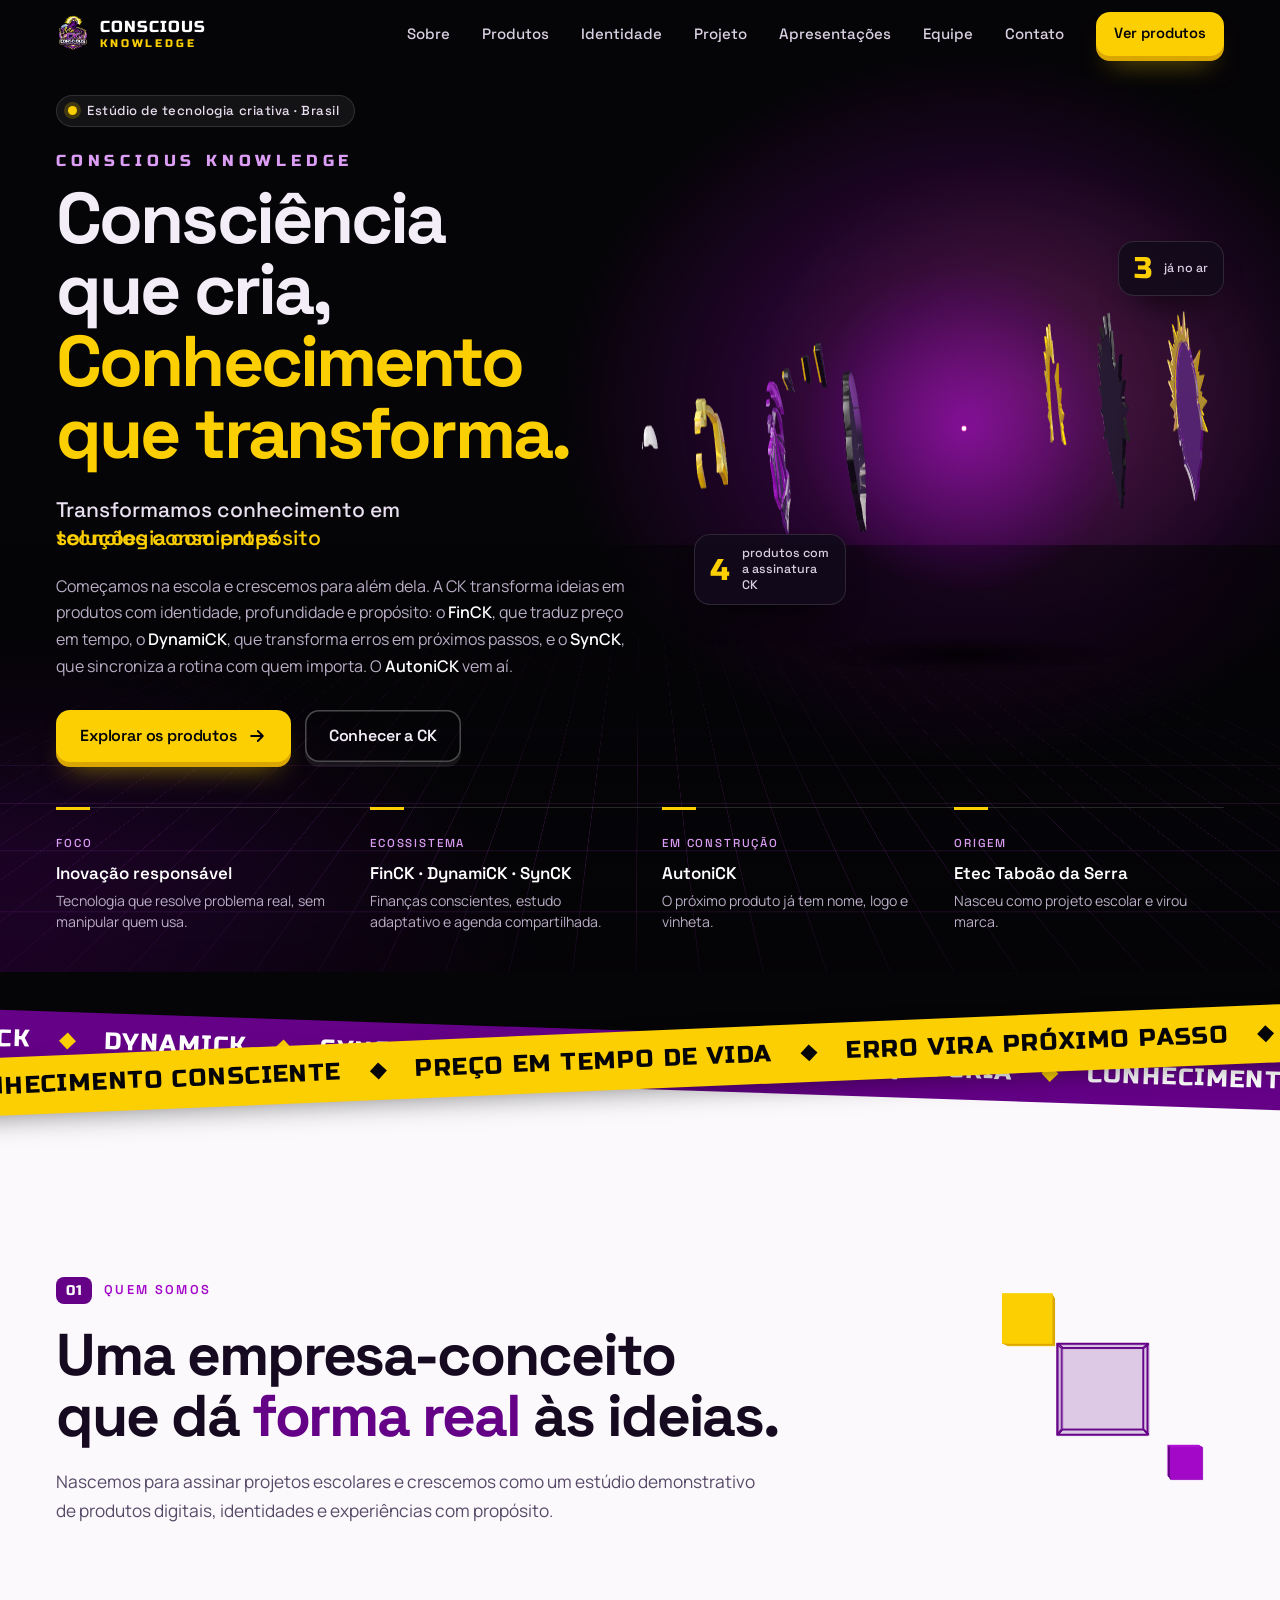
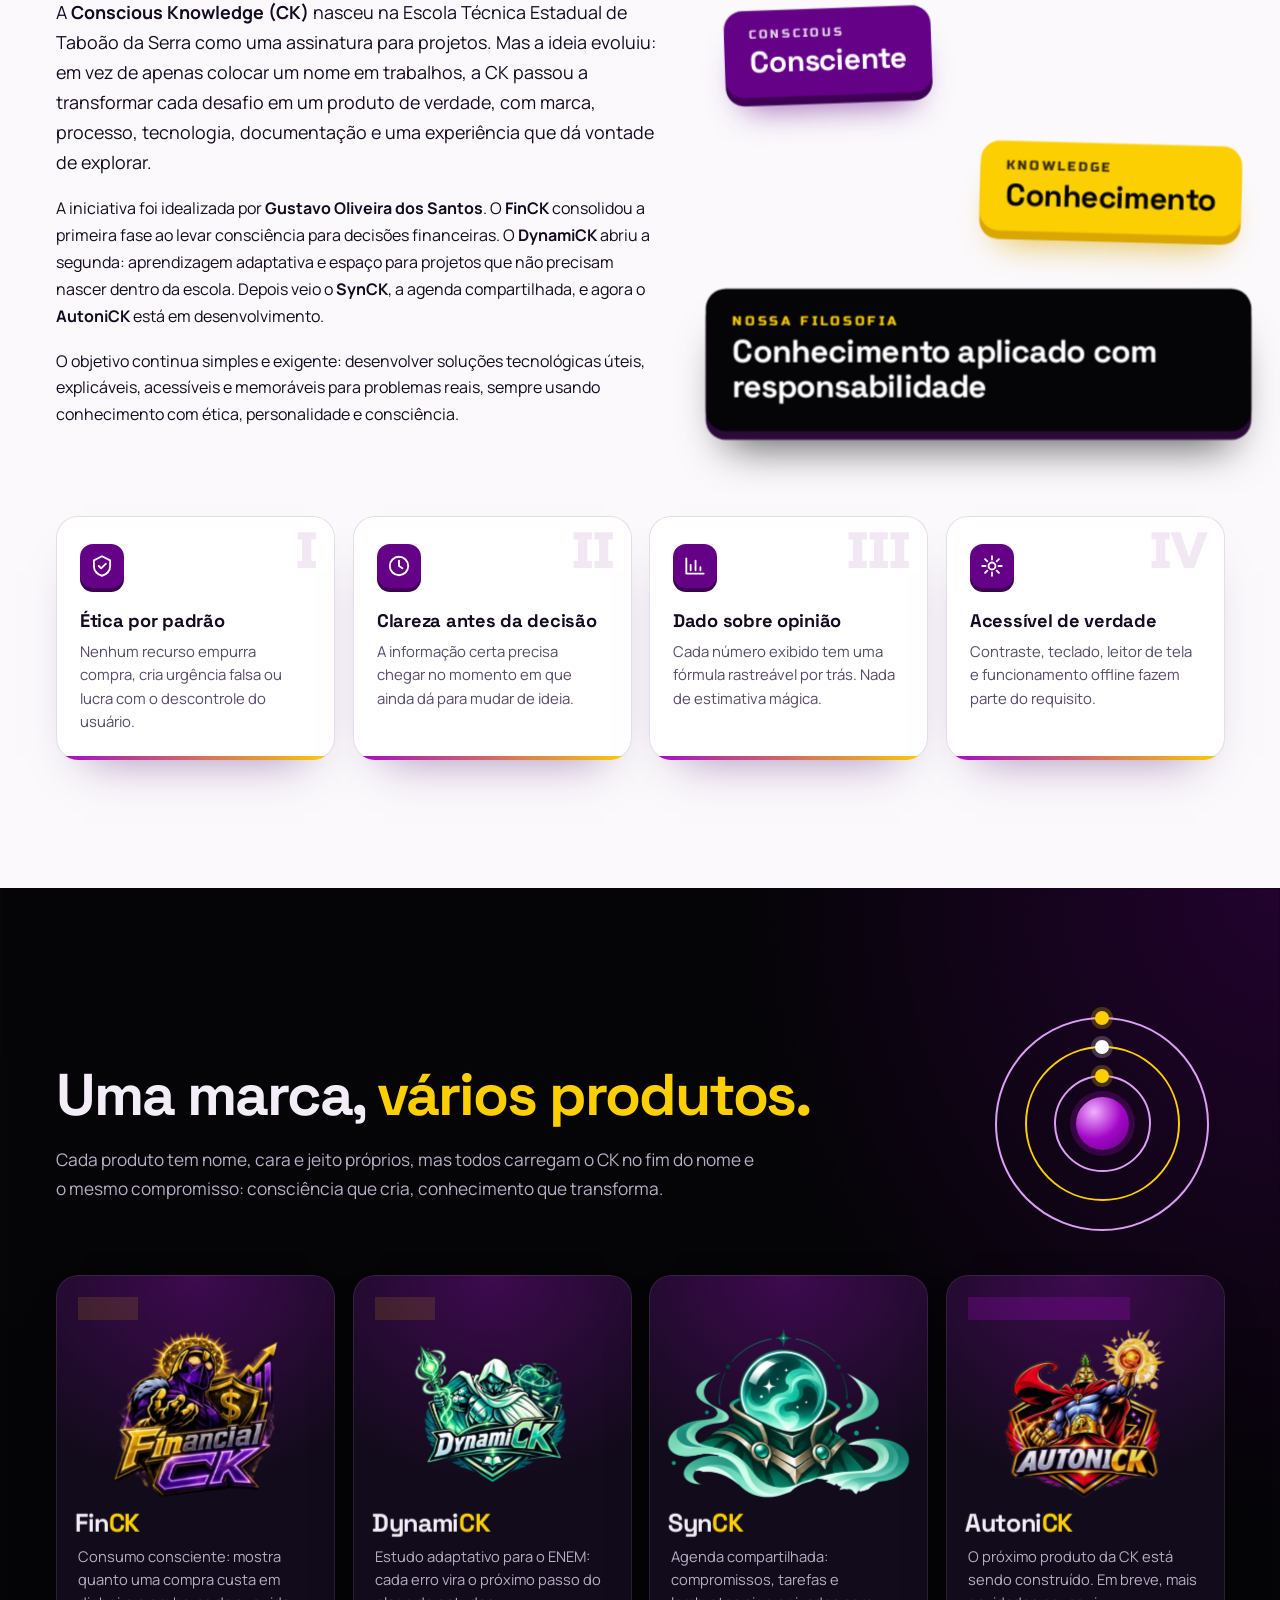
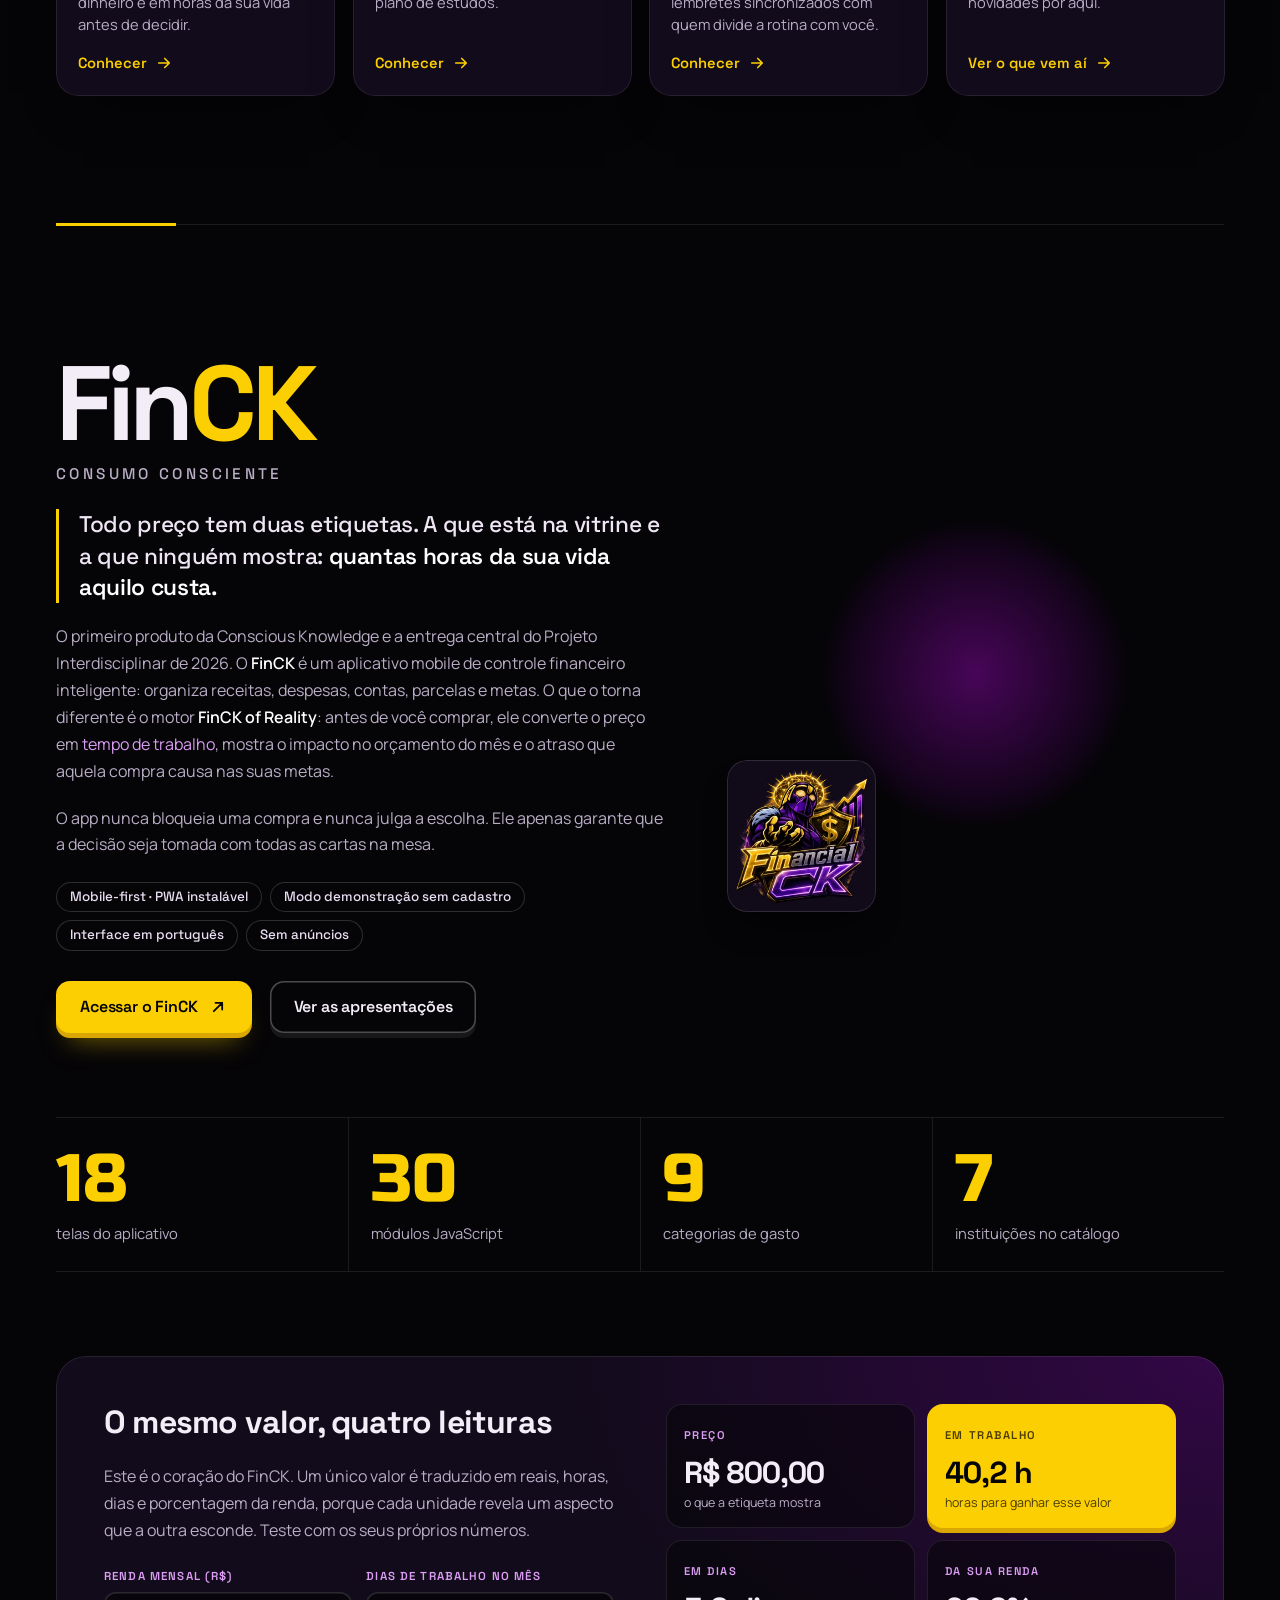
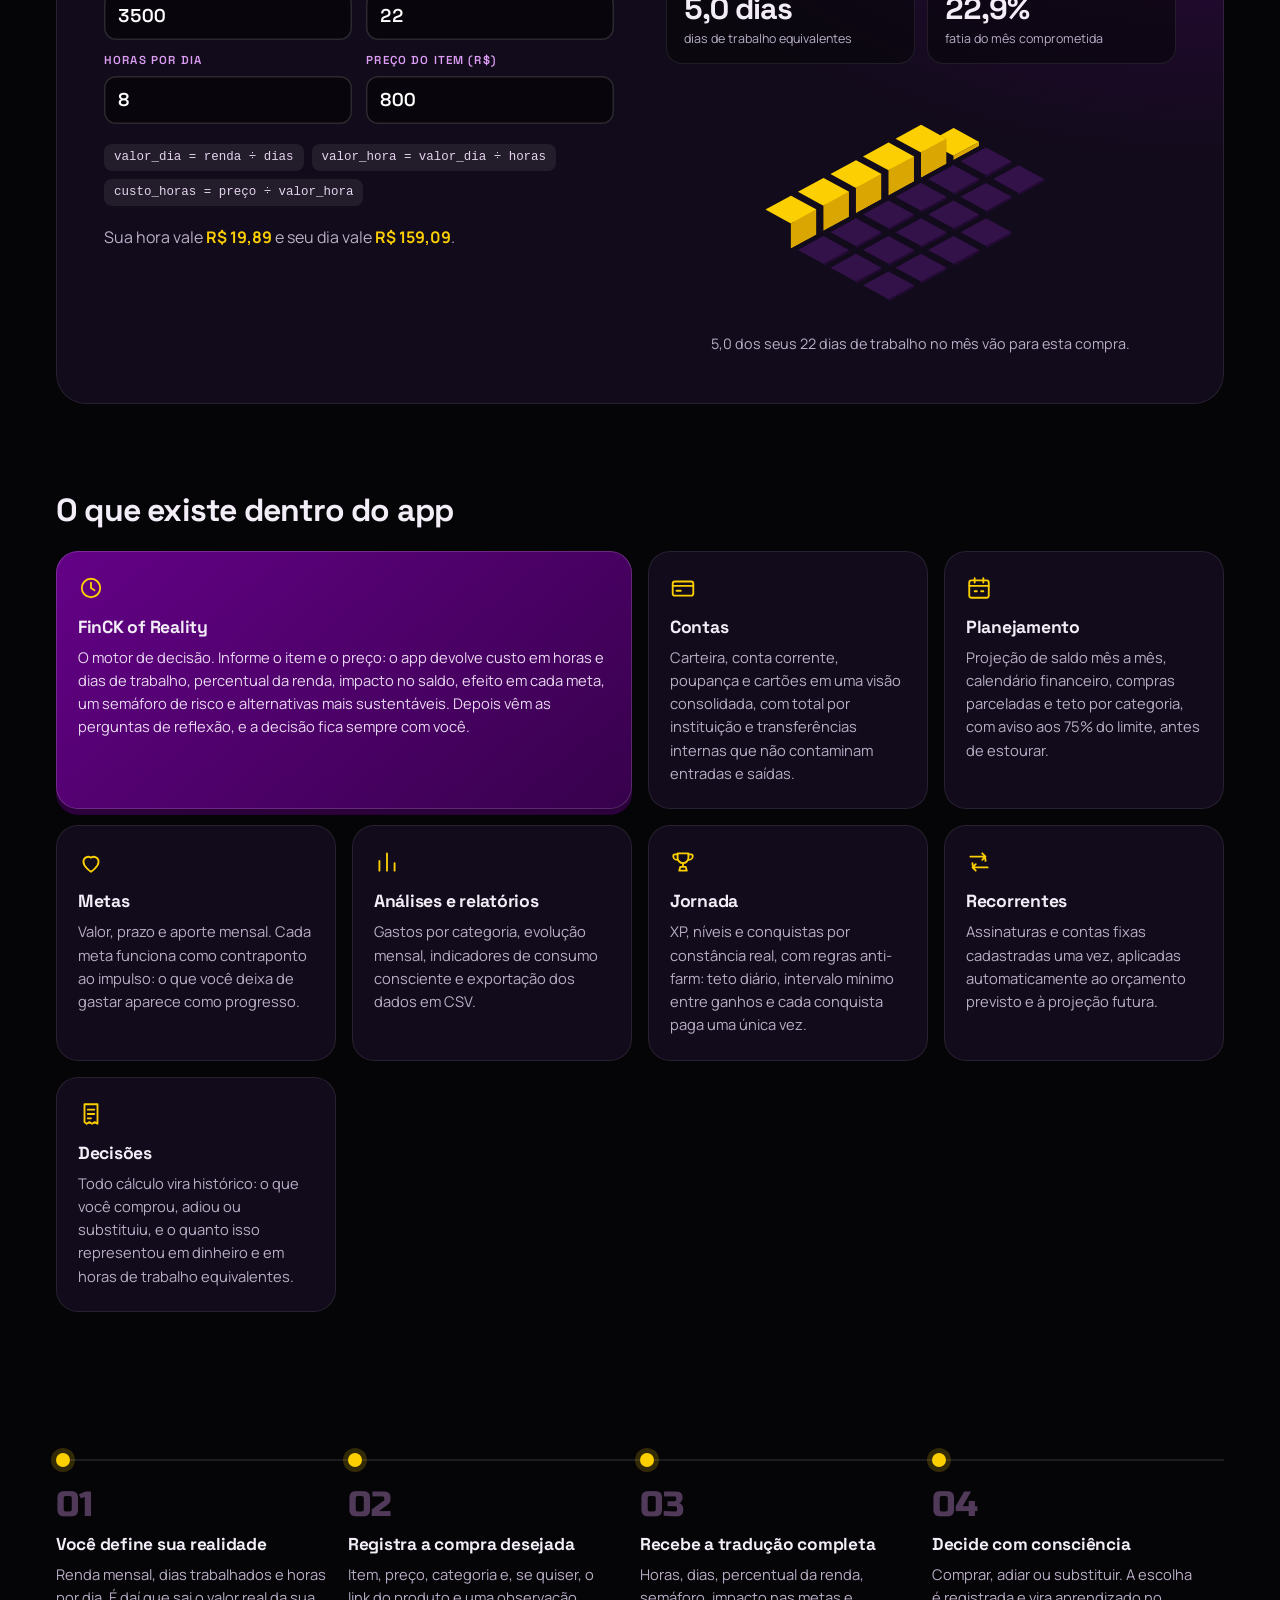
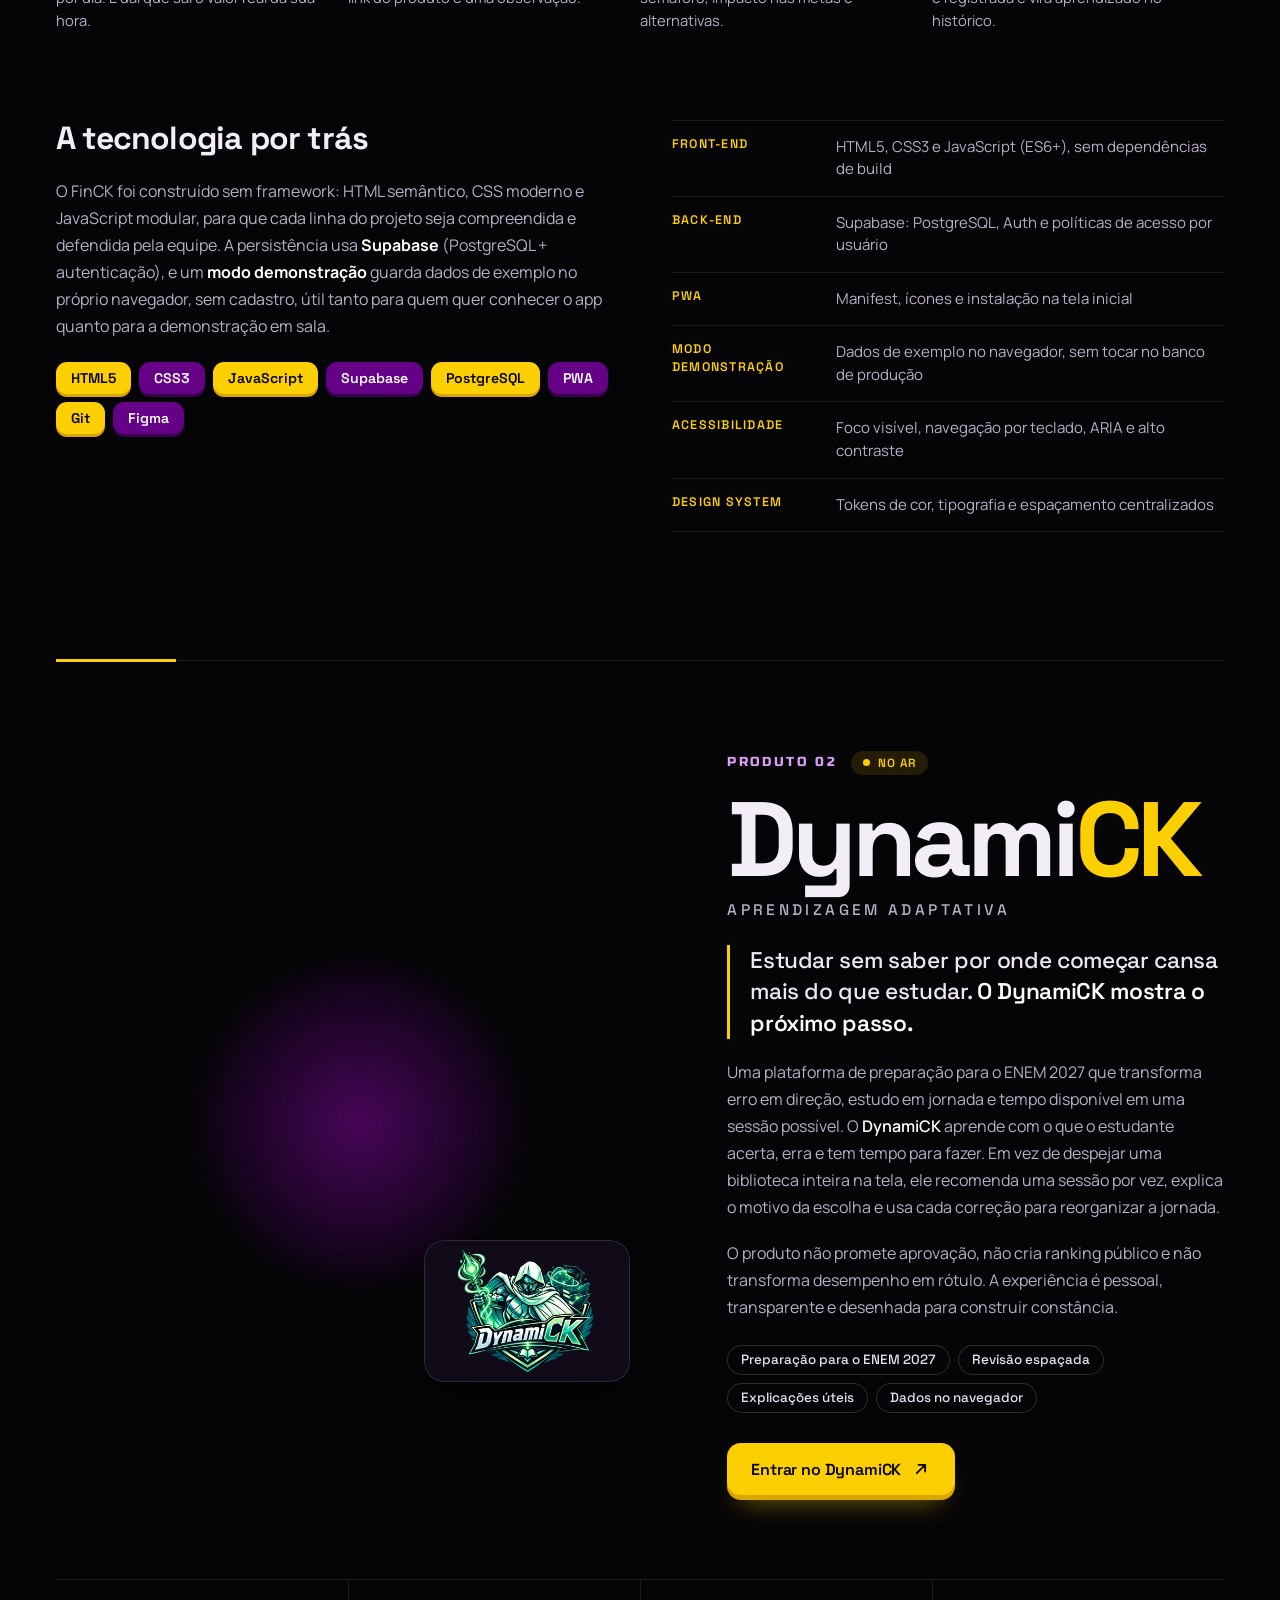
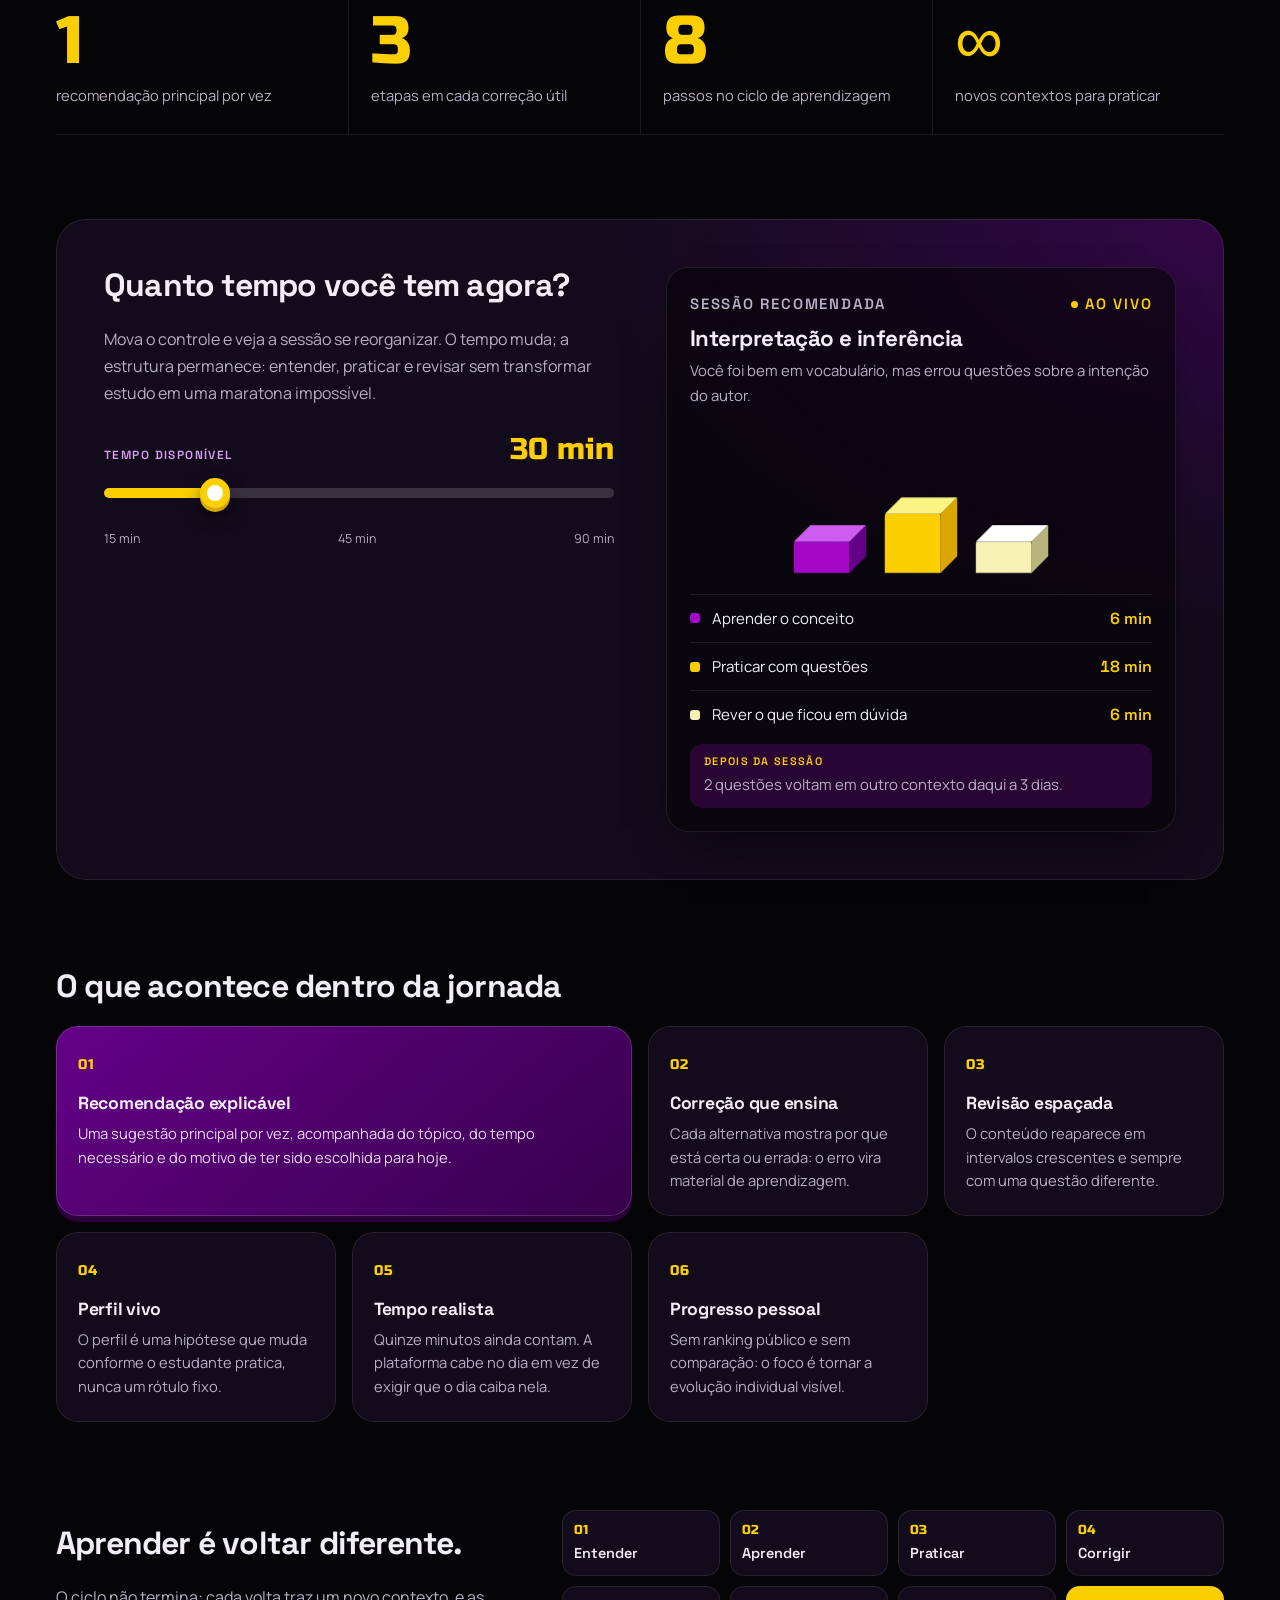
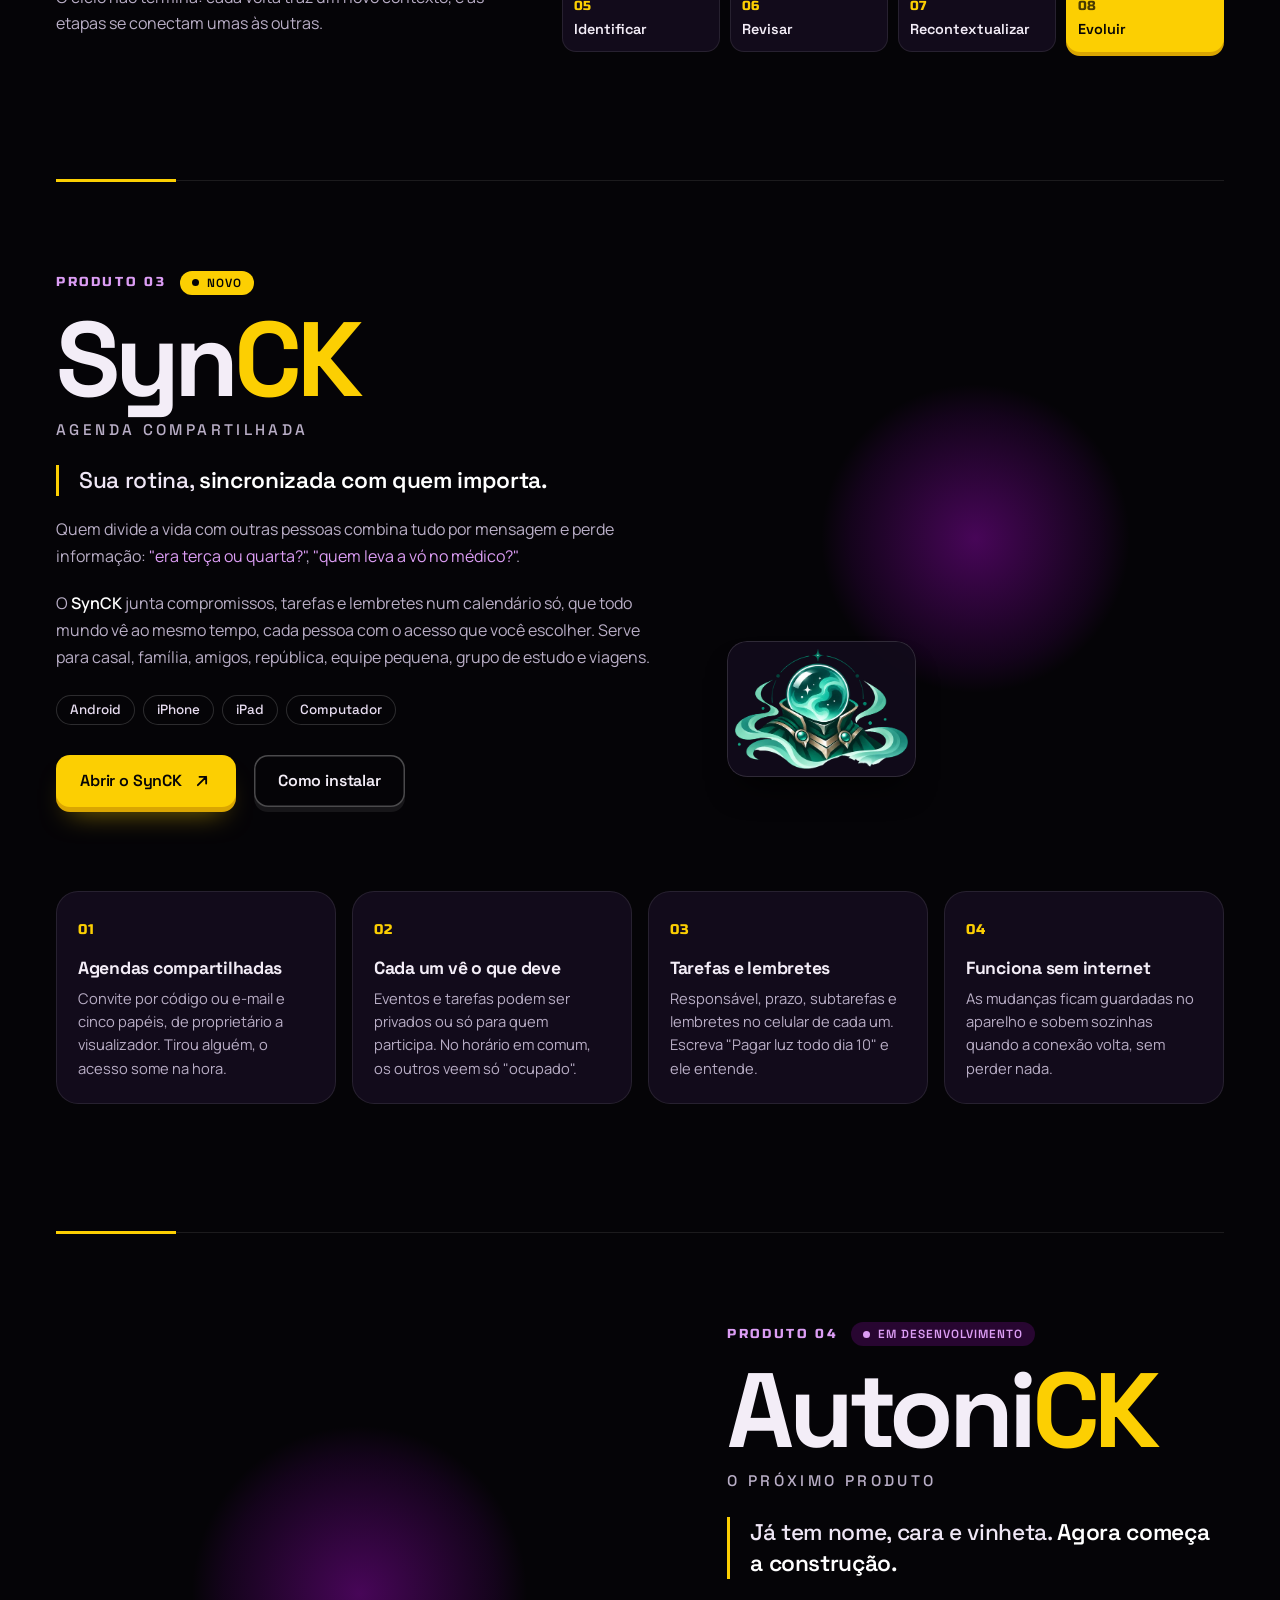
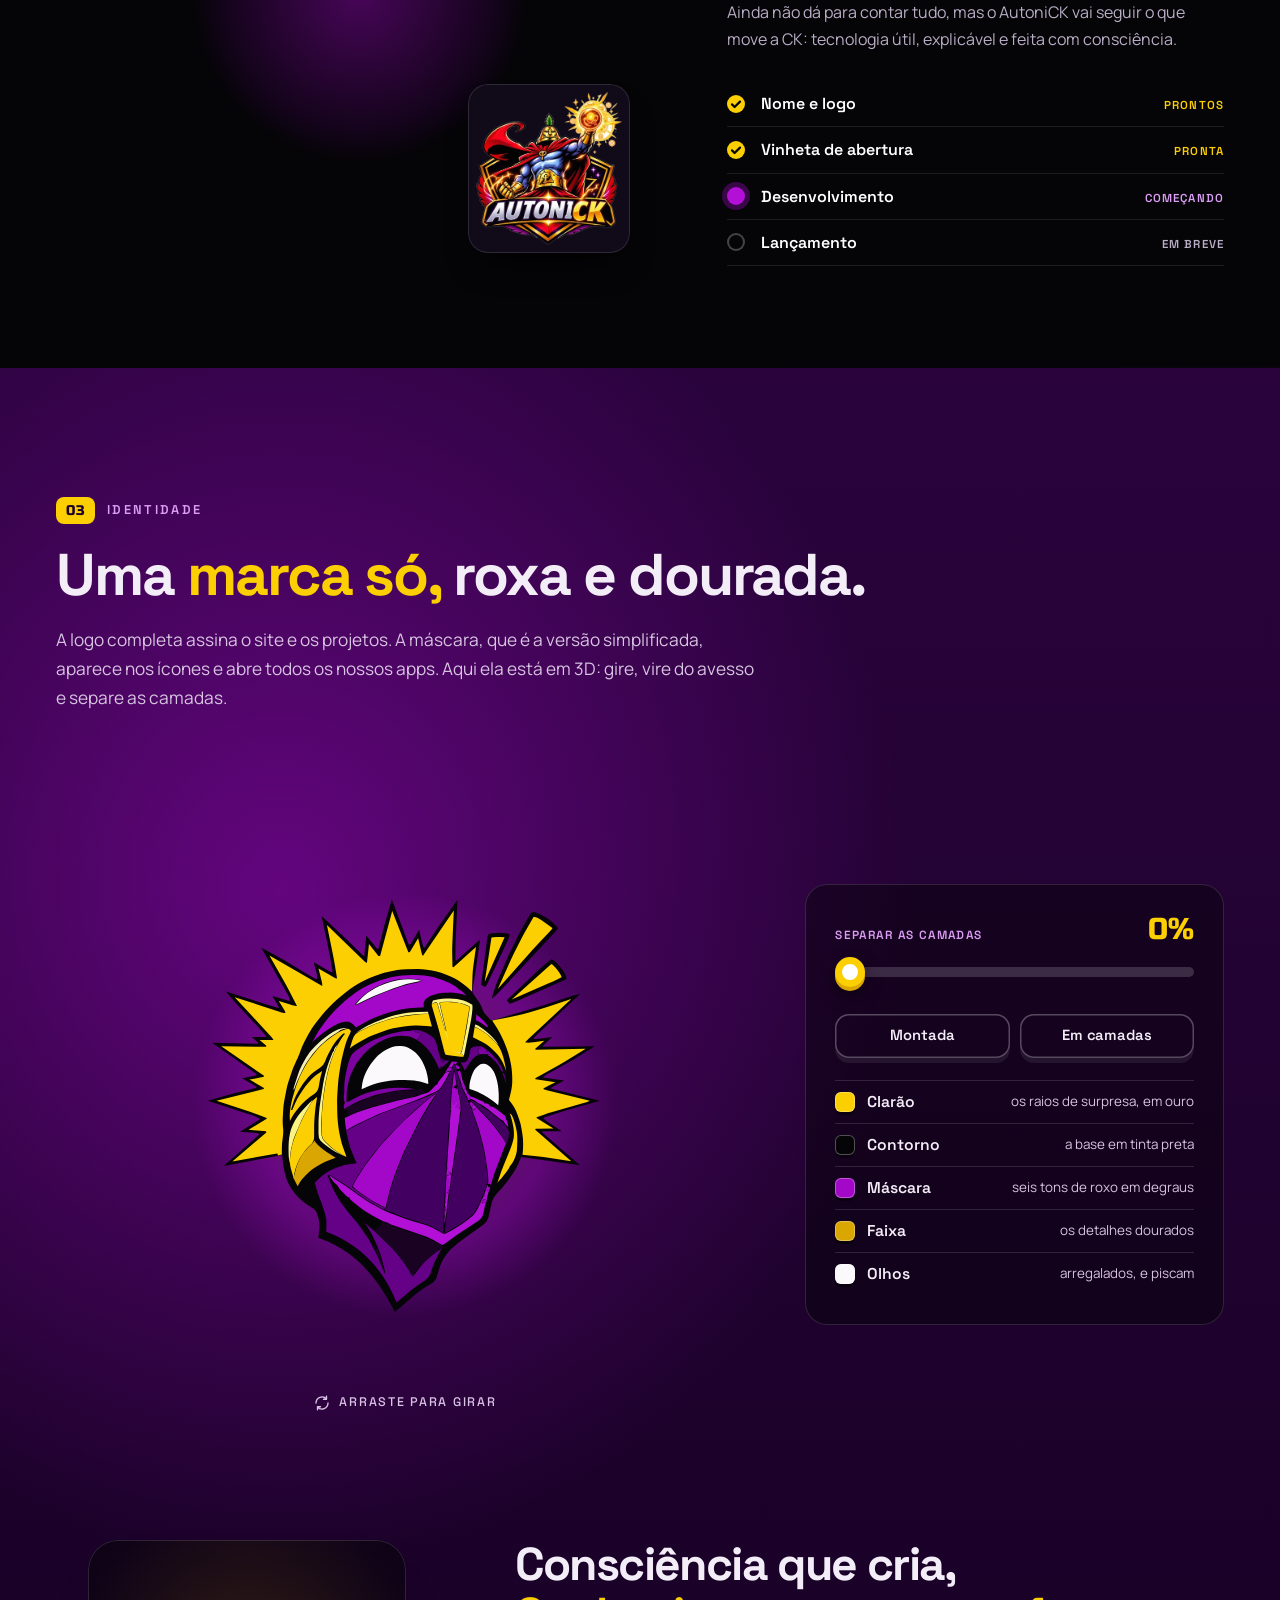
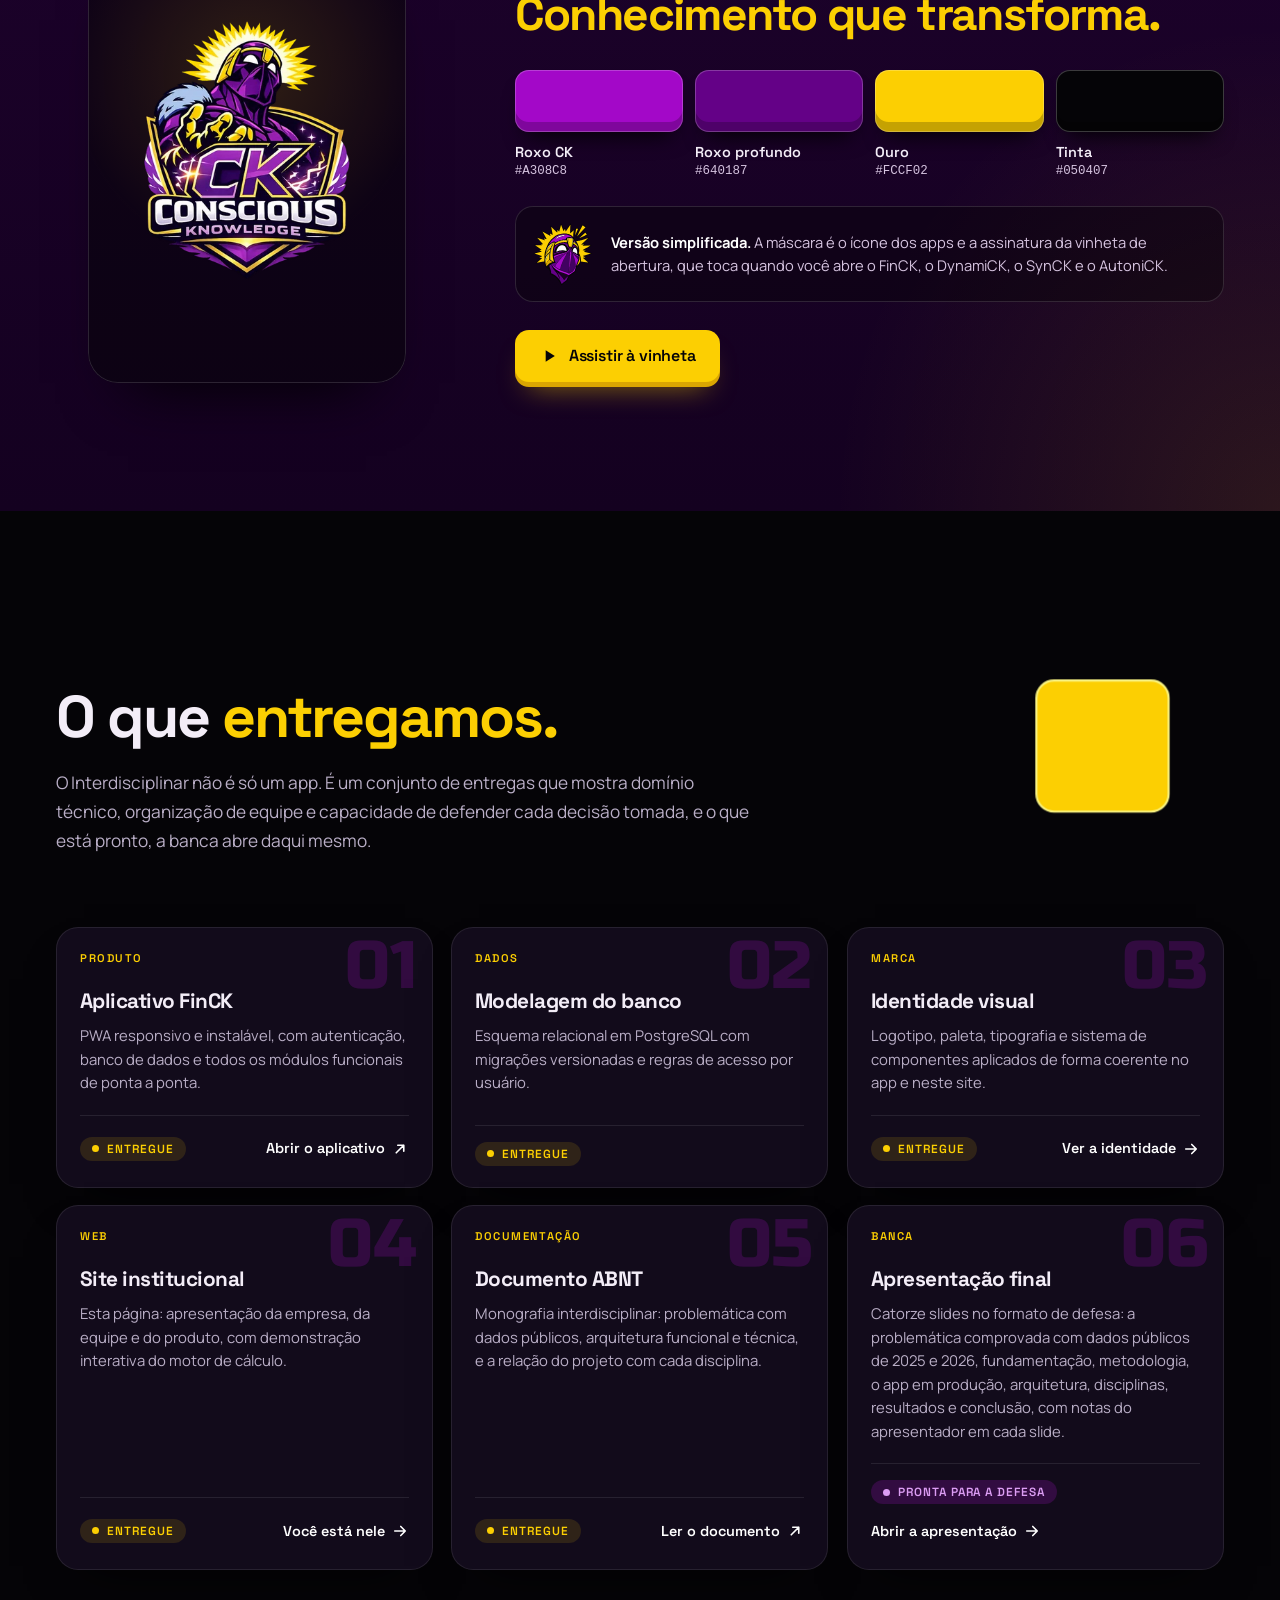
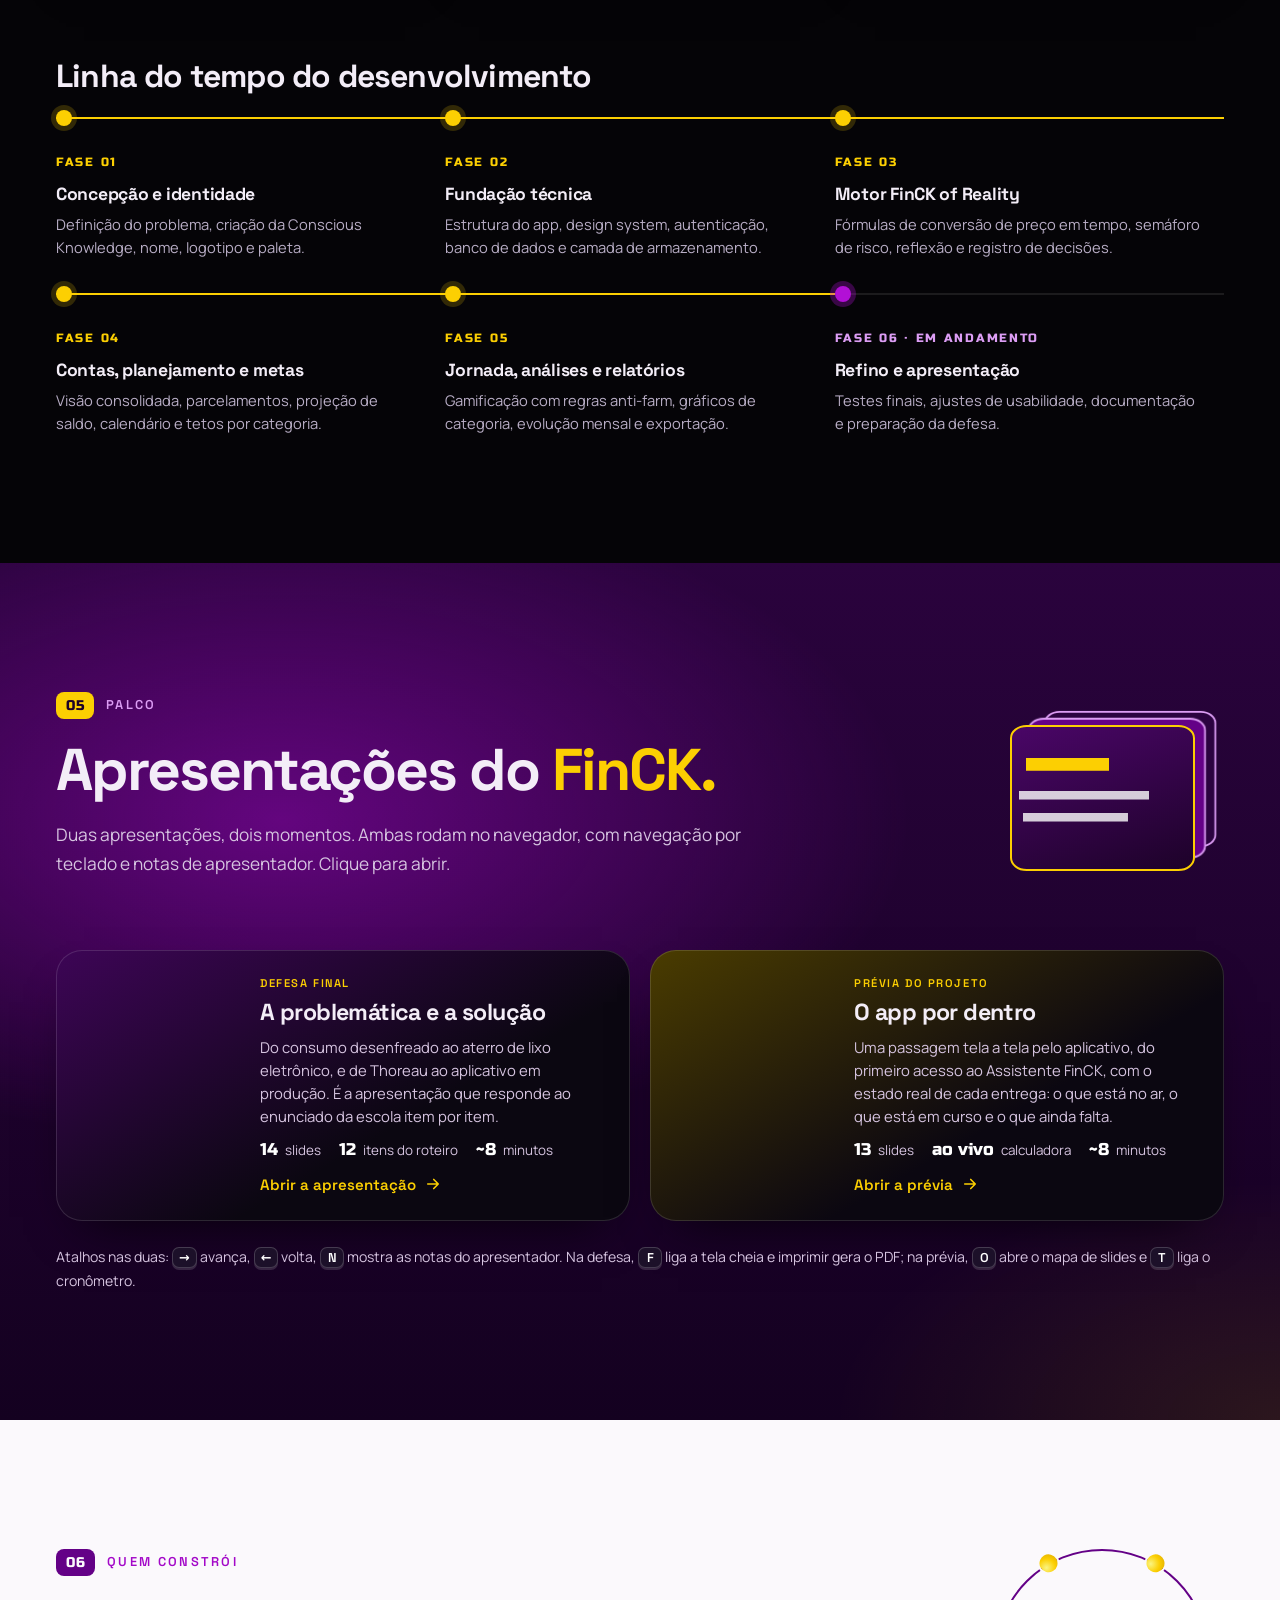
==== commit bbfce39e: "Máscara sem riscos nos olhos e objetos 3D refeitos em detalhe Máscara - As bordas arredondadas eram " ====
--- a/index.html
+++ b/index.html
@@ -329,8 +329,8 @@
           </div>
 
           <div class="produto__cena" data-revelar>
-            <!-- 3D · A moeda que também é relógio: preço em tempo -->
-            <div class="palco palco--totem" data-palco="moeda" aria-hidden="true"></div>
+            <!-- 3D · Relógio de bolso com borda de moeda: preço em tempo -->
+            <div class="palco palco--totem" data-palco="relogio" aria-hidden="true"></div>
             <picture><source type="image/webp" srcset="midia/logo-finck-240.webp 240w, midia/logo-finck-480.webp 480w" sizes="150px"><img class="produto__logo" src="midia/logo-finck-300.png" alt="Logo do FinCK" width="300" height="306" loading="lazy" decoding="async"></picture>
           </div>
         </div>
@@ -508,8 +508,8 @@
           </div>
 
           <div class="produto__cena" data-revelar>
-            <!-- 3D · O ciclo que não termina -->
-            <div class="palco palco--totem" data-palco="no" aria-hidden="true"></div>
+            <!-- 3D · A escada em espiral: sempre existe um próximo passo -->
+            <div class="palco palco--totem" data-palco="escada" aria-hidden="true"></div>
             <picture><source type="image/webp" srcset="midia/logo-dynamick-180.webp 180w, midia/logo-dynamick-360.webp 360w, midia/logo-dynamick-540.webp 540w" sizes="190px"><img class="produto__logo produto__logo--largo" src="midia/logo-dynamick-480.png" alt="DynamiCK by Conscious Knowledge" width="1536" height="1024" loading="lazy" decoding="async"></picture>
           </div>
         </div>
@@ -612,8 +612,8 @@
           </div>
 
           <div class="produto__cena" data-revelar>
-            <!-- 3D · Dois elos girando juntos -->
-            <div class="palco palco--totem" data-palco="elos" aria-hidden="true"></div>
+            <!-- 3D · Duas agendas, um mesmo compromisso -->
+            <div class="palco palco--totem" data-palco="agenda" aria-hidden="true"></div>
             <picture><source type="image/webp" srcset="midia/logo-synck-480.webp"><img class="produto__logo produto__logo--largo" src="midia/logo-synck-480.png" alt="Logo do SynCK" width="480" height="335" loading="lazy" decoding="async"></picture>
           </div>
         </div>
--- a/style.css
+++ b/style.css
@@ -542,7 +542,7 @@
 .produto__nome small { display: block; margin-top: 14px; font: 500 clamp(0.8rem, 1.3vw, 0.96rem)/1 var(--f-titulo); letter-spacing: 0.22em; text-transform: uppercase; color: var(--cor-2); }
 .chamada { margin-top: 28px; padding-left: 20px; border-left: 3px solid var(--ouro); font: 500 clamp(1.14rem, 2vw, 1.42rem)/1.38 var(--f-titulo); letter-spacing: -0.015em; color: #efe6f5; }
 .chamada strong { color: var(--ouro); font-weight: 600; }
-.produto__texto > div > p, .produto__texto > p:not([class]) { margin-top: 20px; color: var(--cor-2); }
+.produto__texto > div > p, .chamada + p { margin-top: 20px; color: var(--cor-2); }
 .produto__texto p strong { color: #fff; font-weight: 600; }
 .produto__texto p em { color: var(--lilas); font-style: normal; }
 .produto__acoes { margin-top: 30px; display: flex; flex-wrap: wrap; align-items: center; gap: 14px 18px; }
